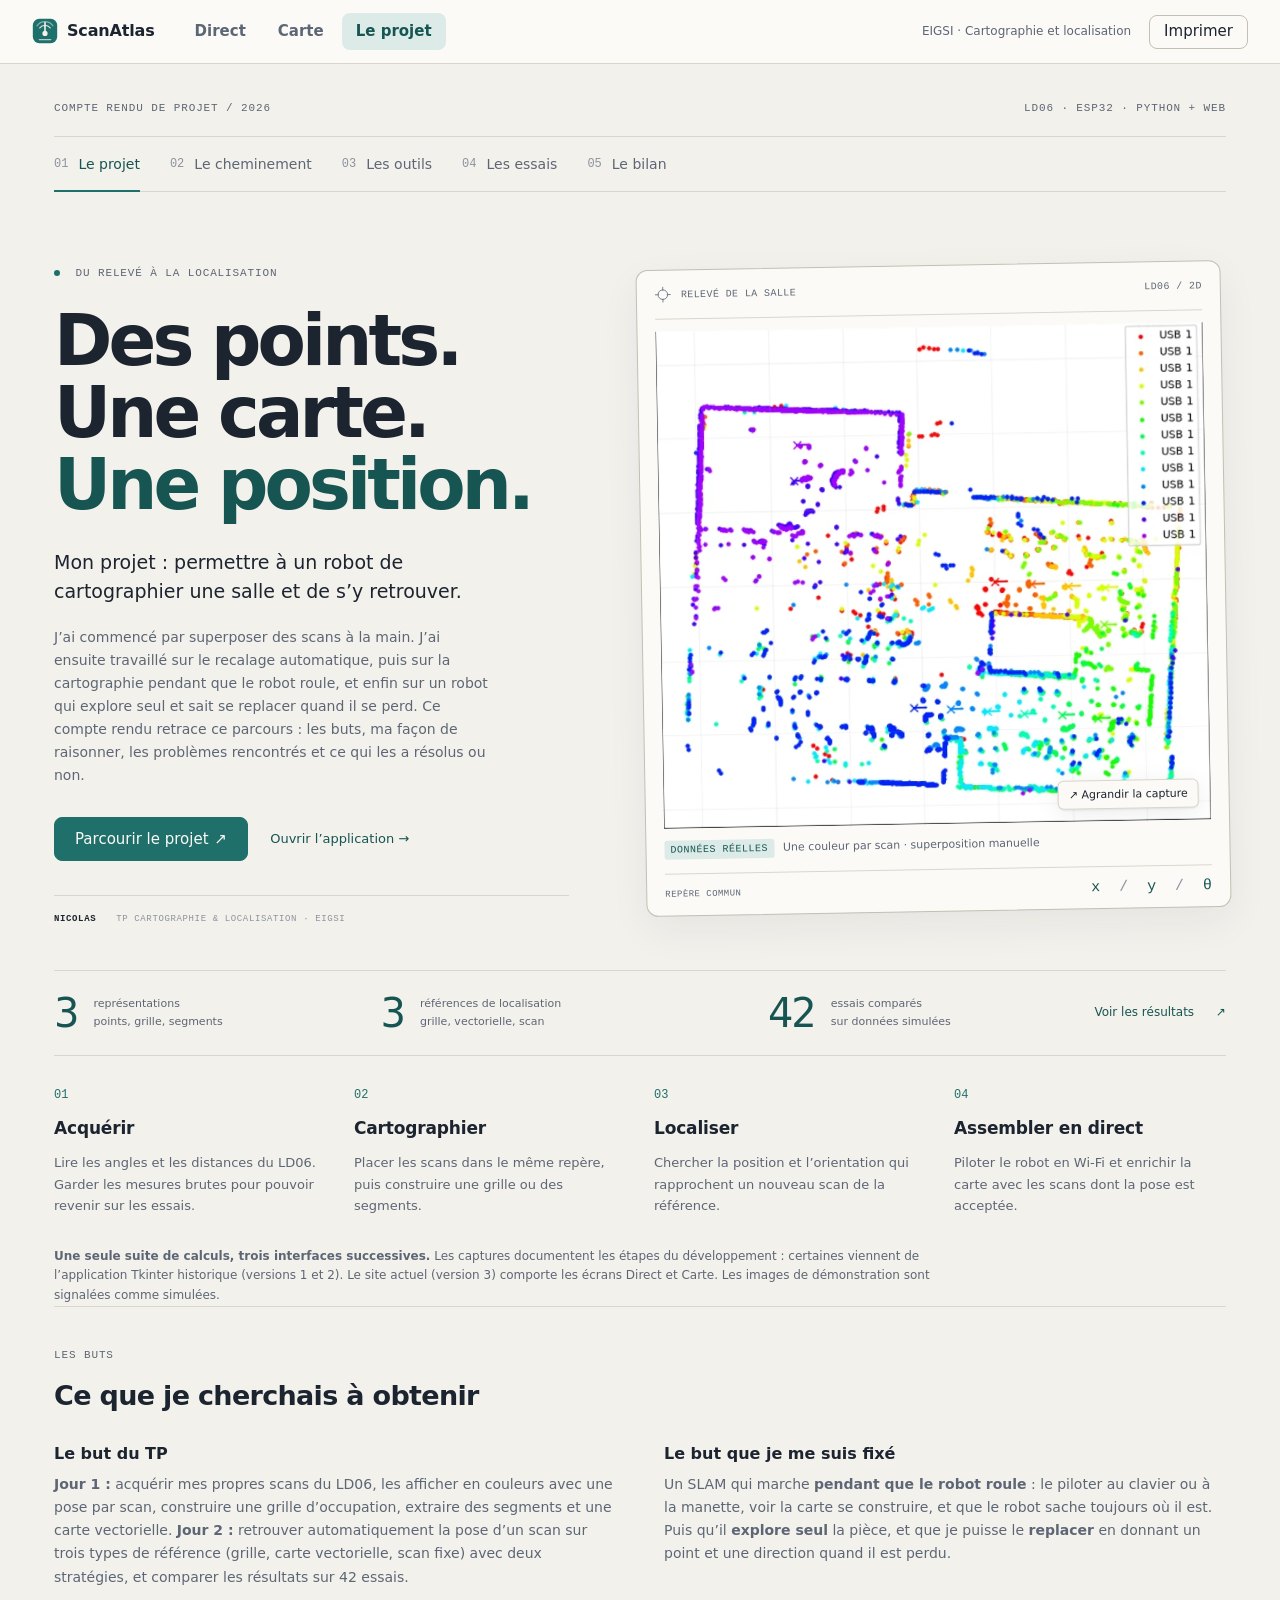
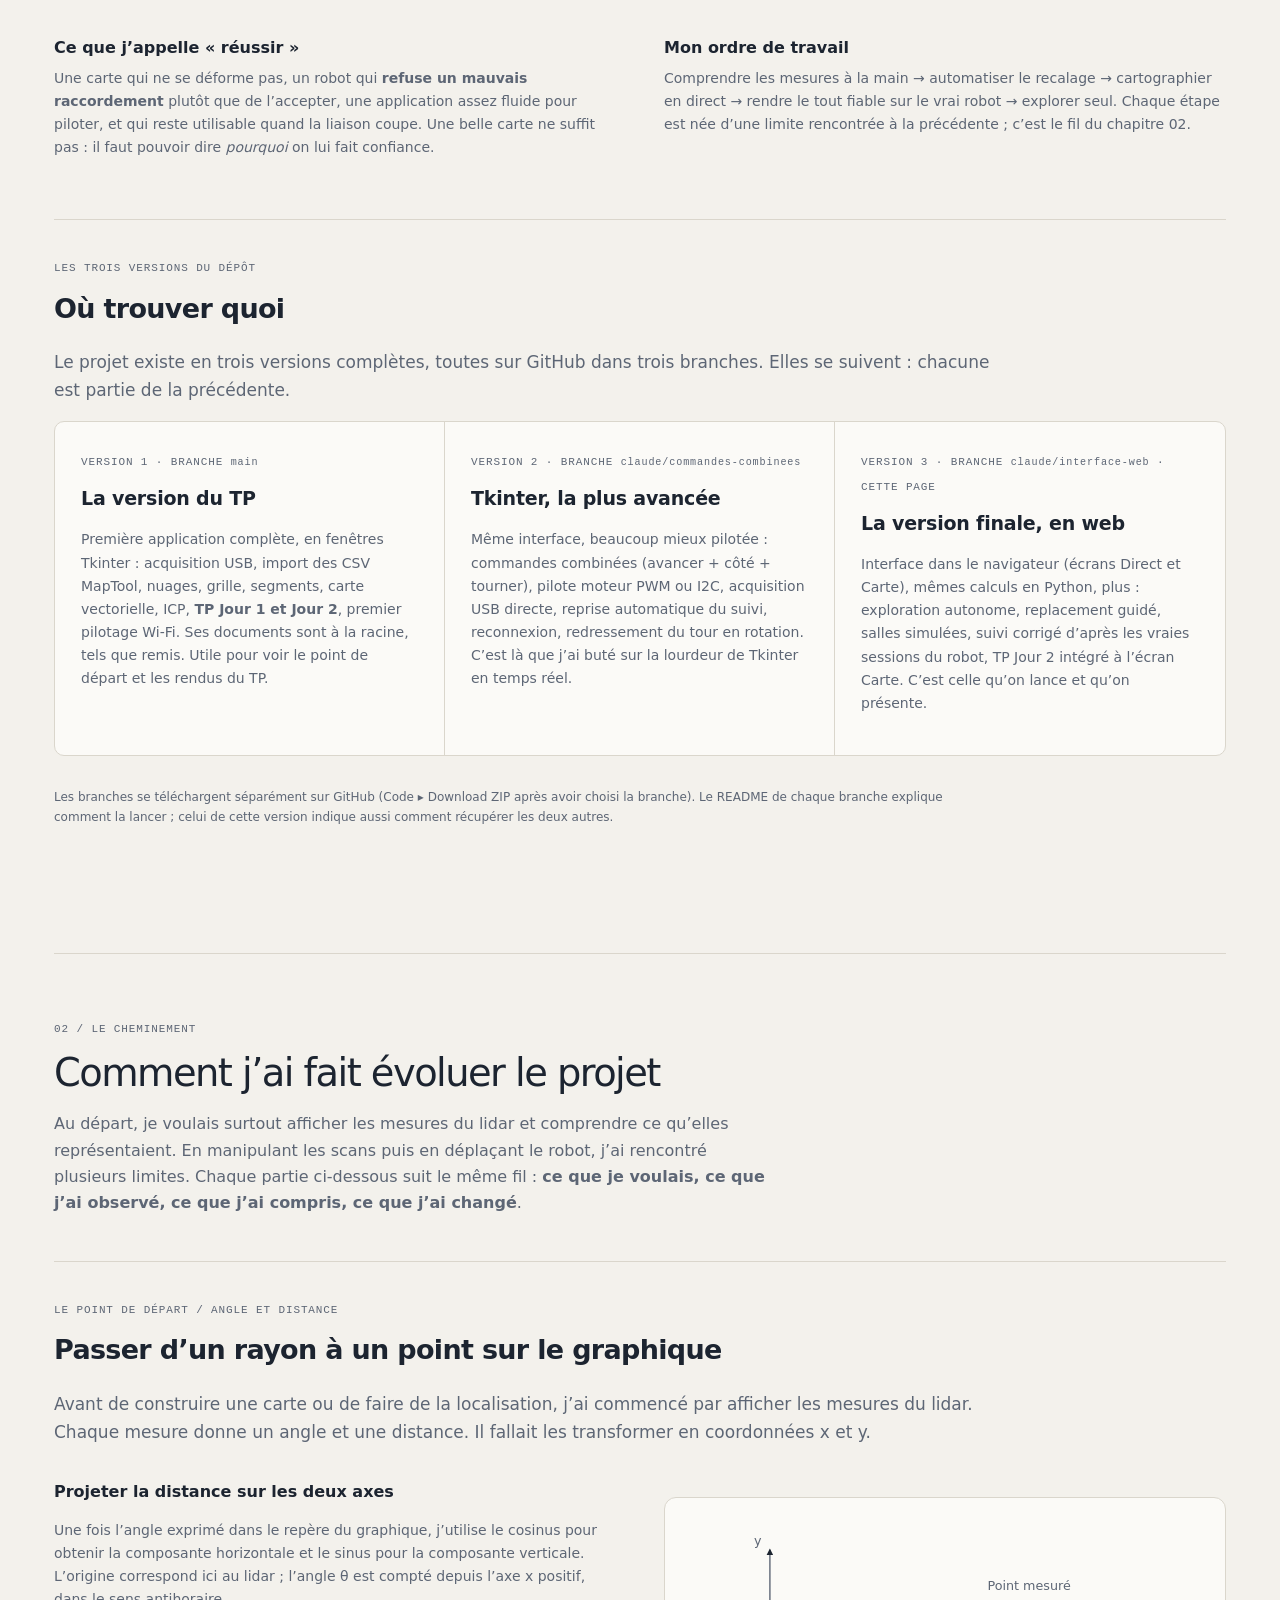
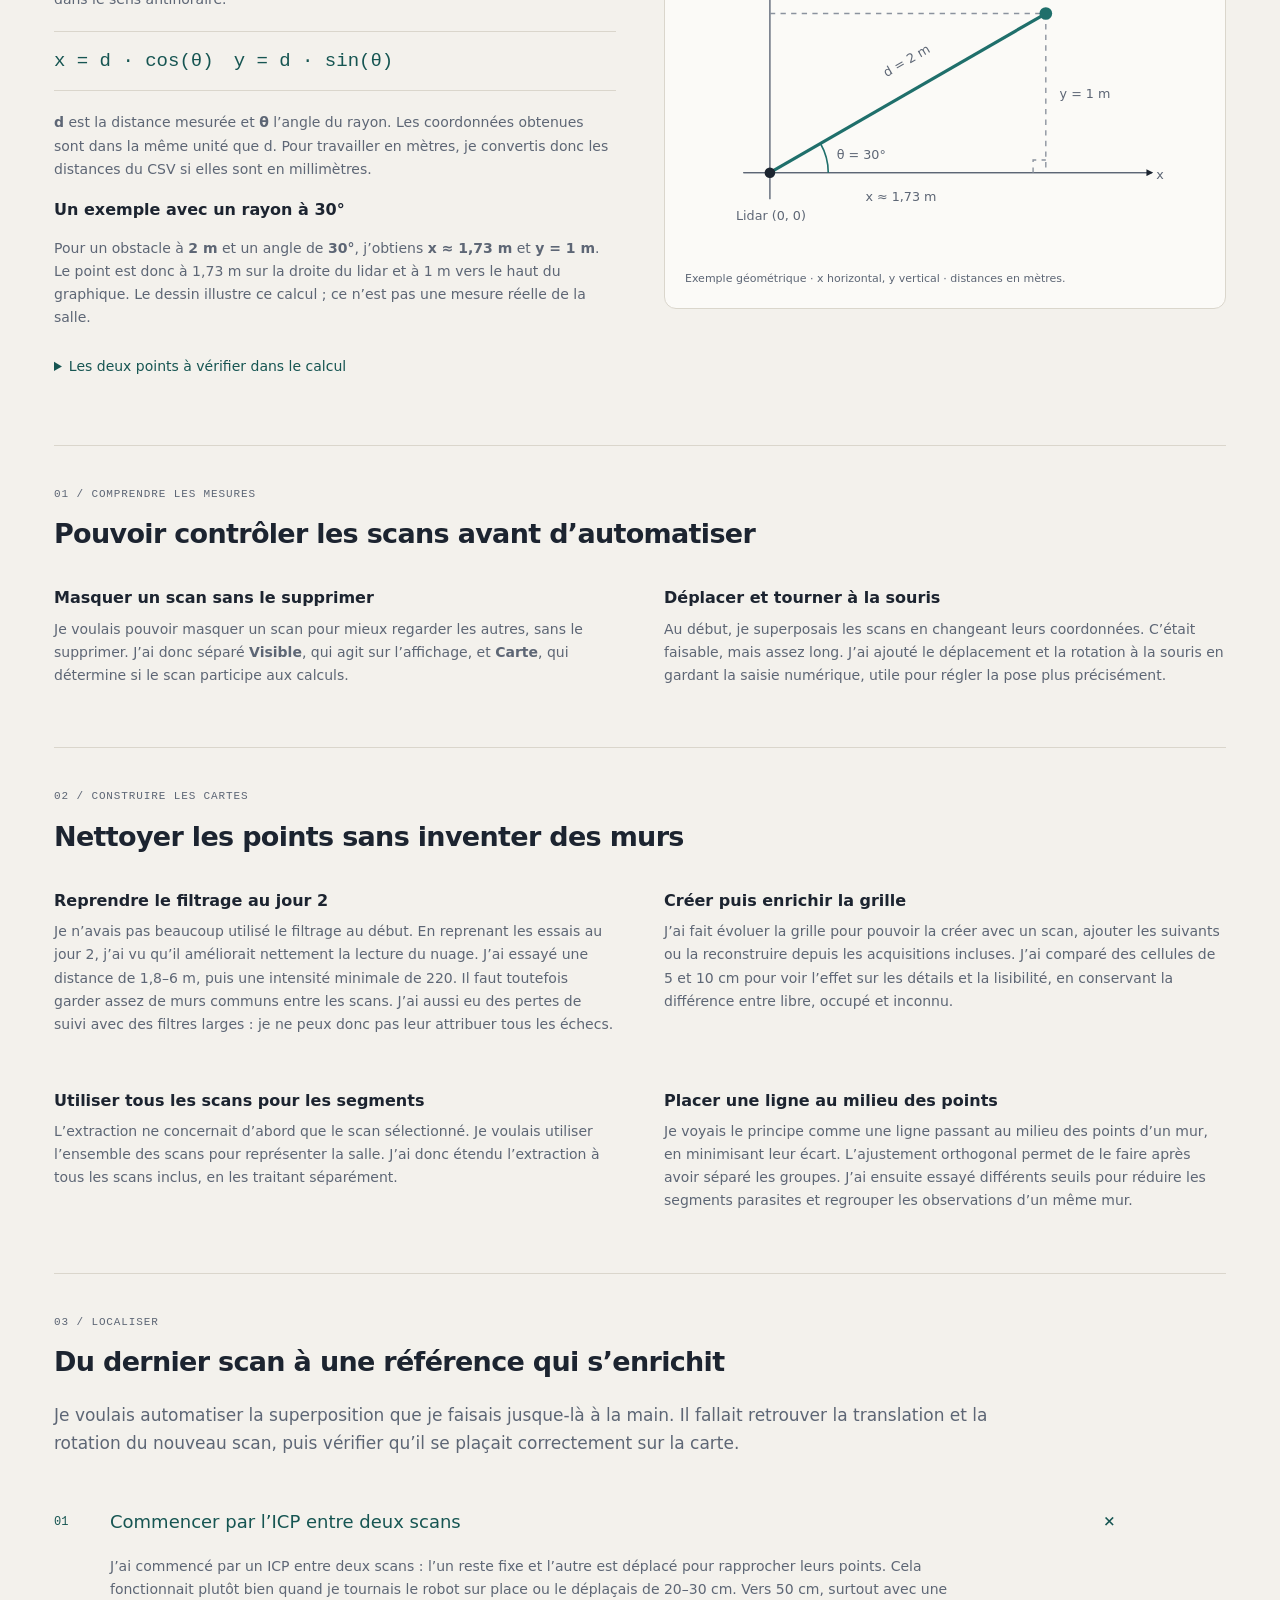
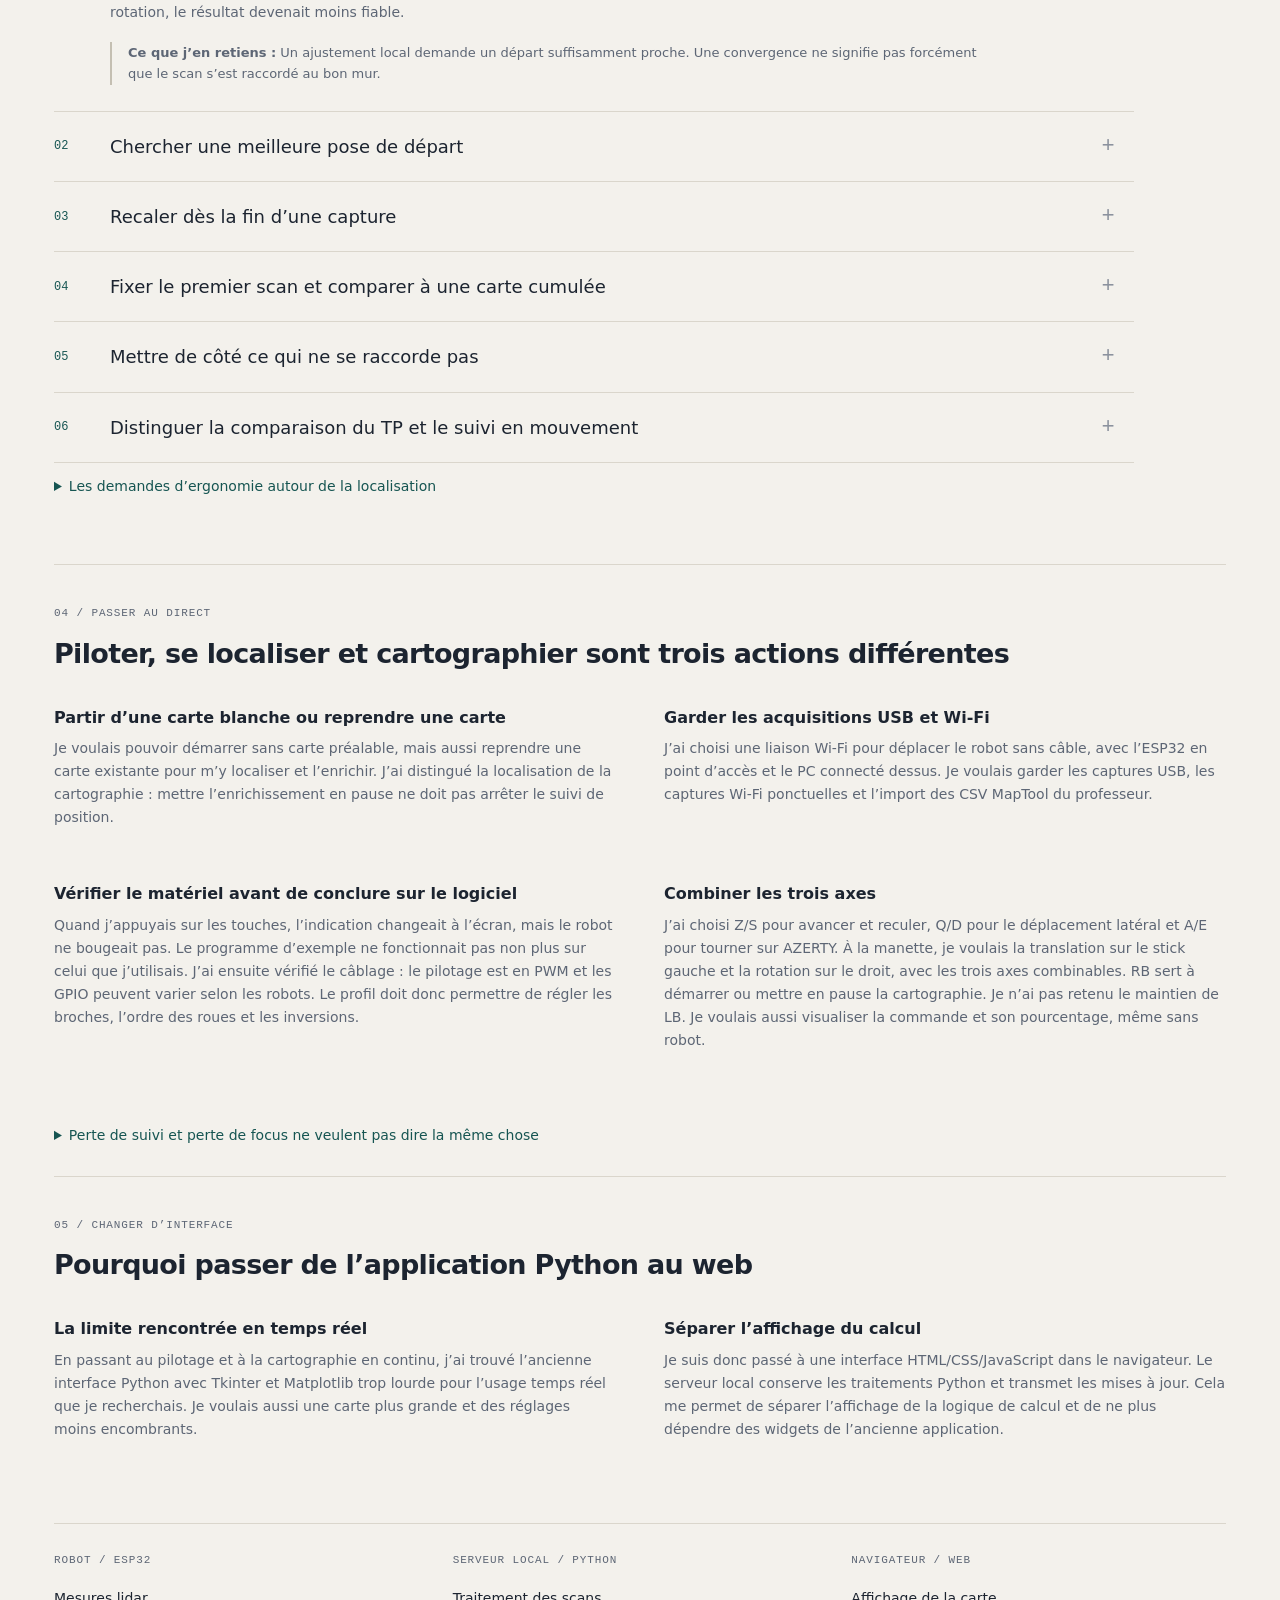
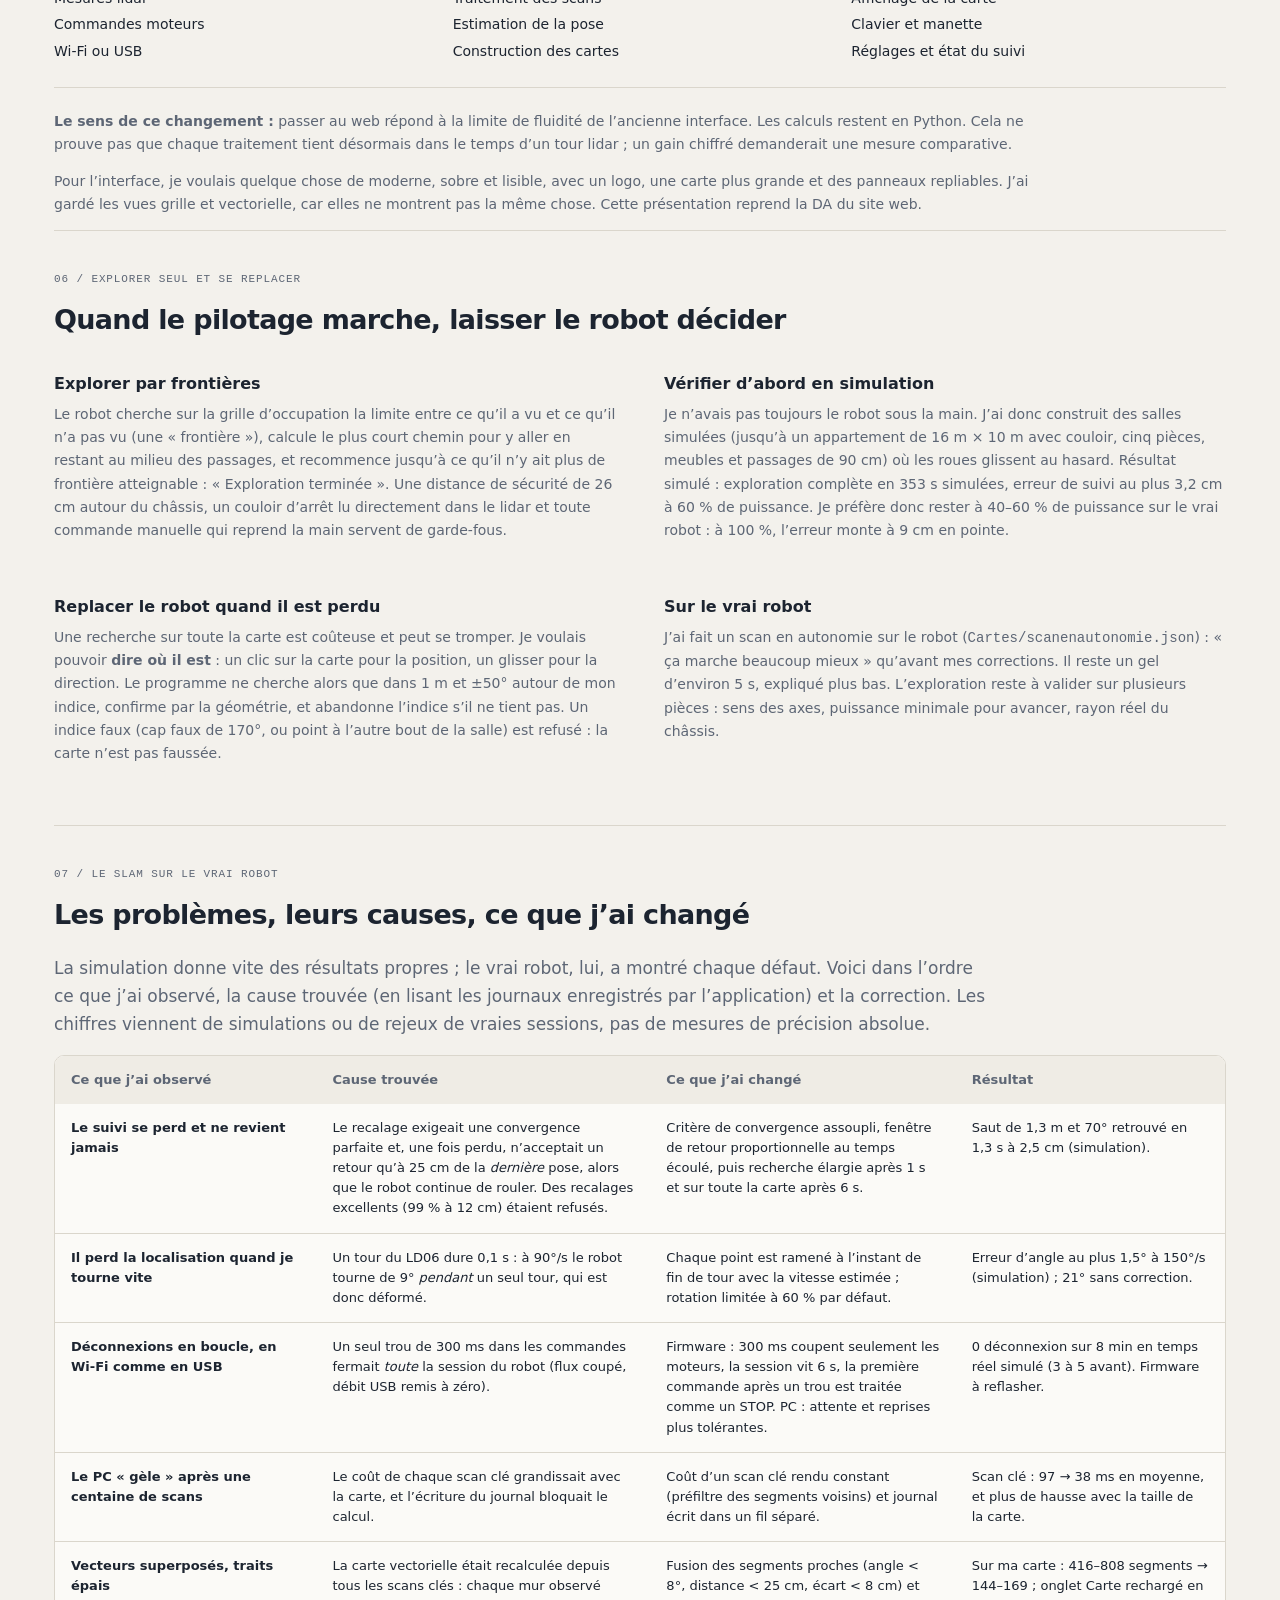
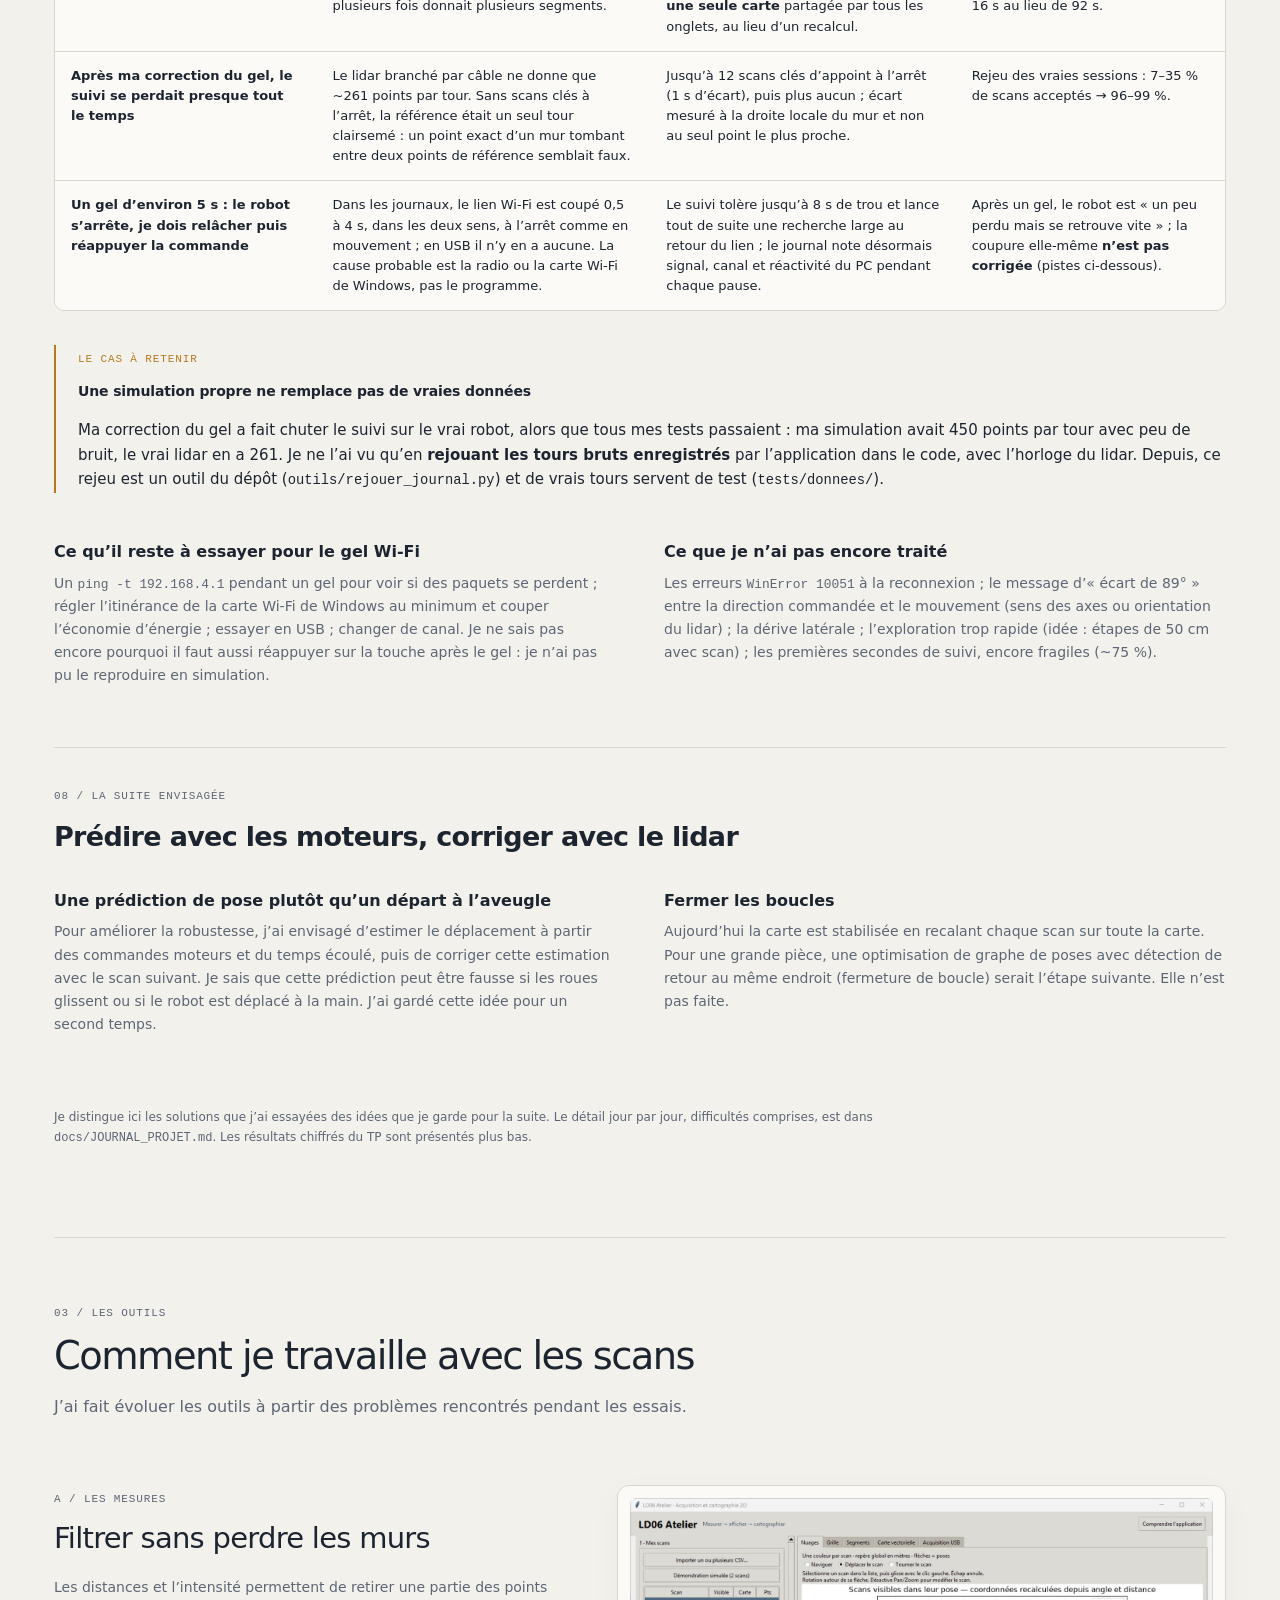
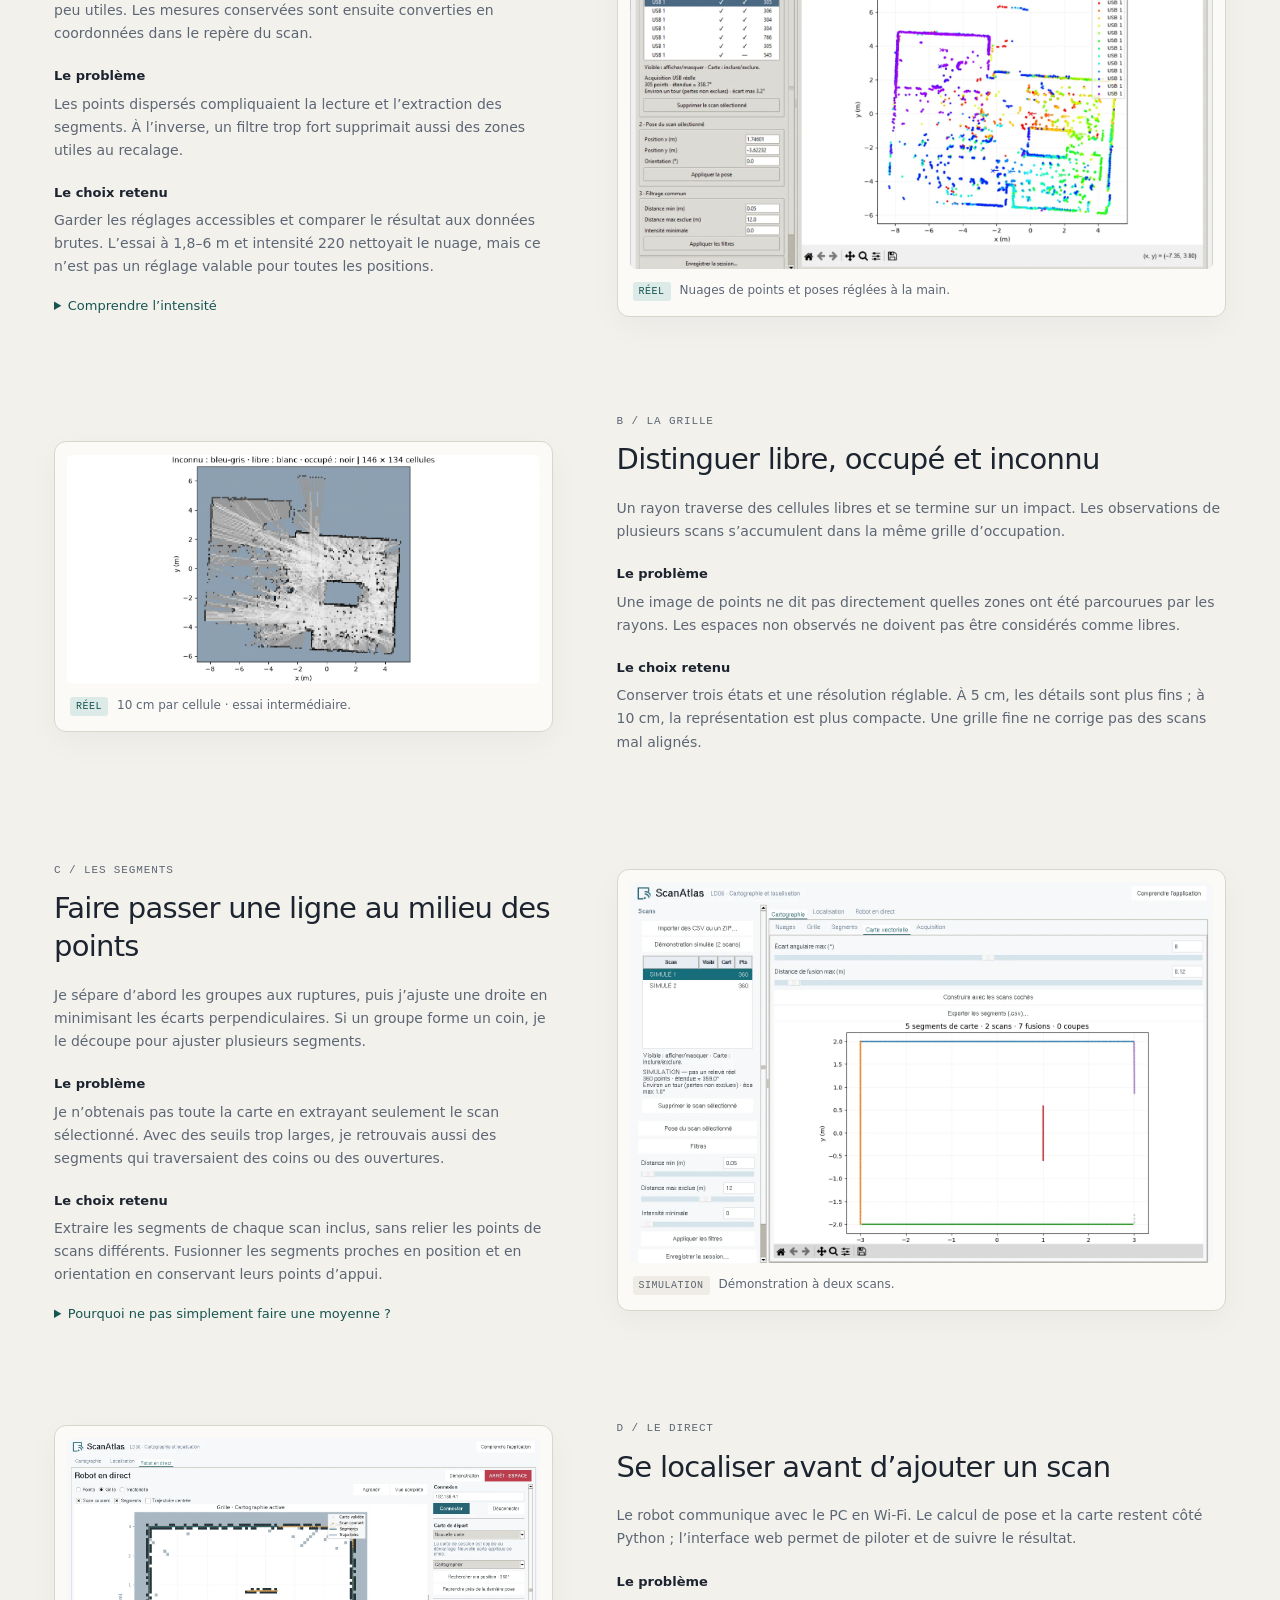
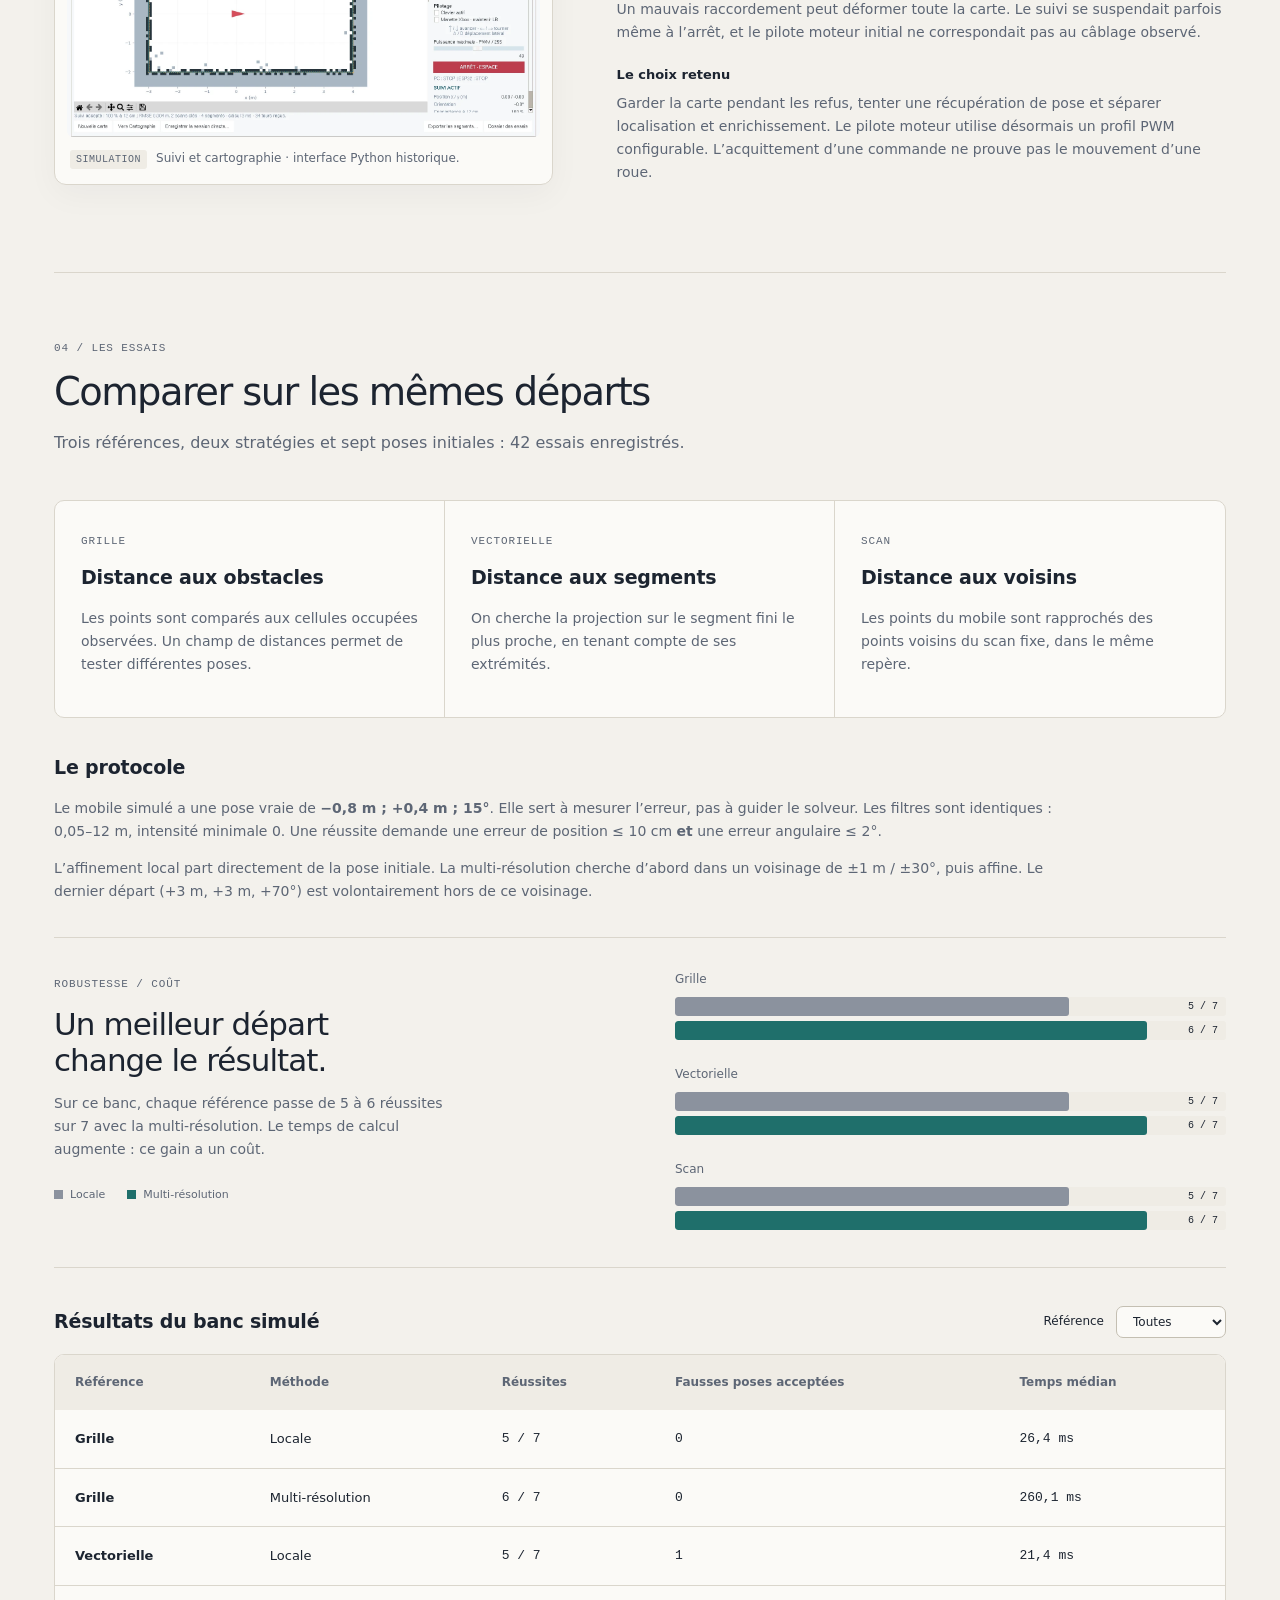
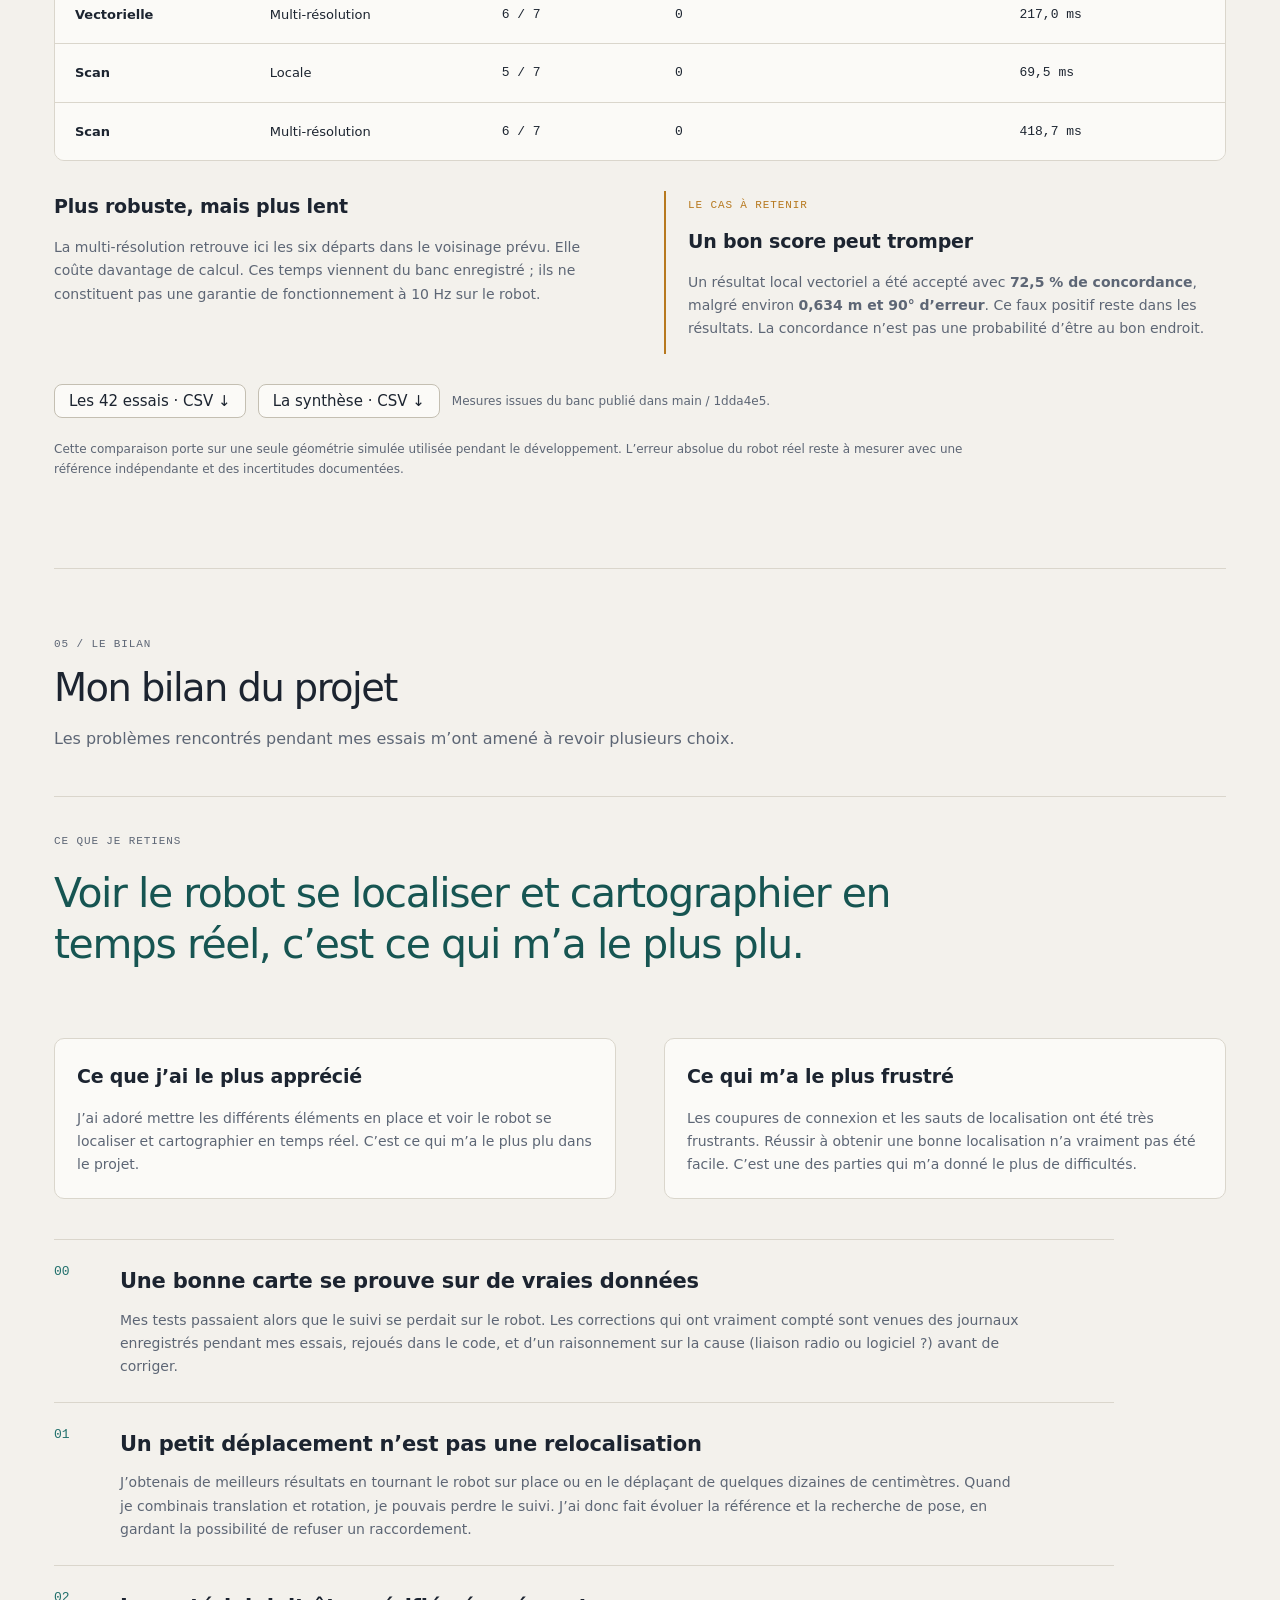
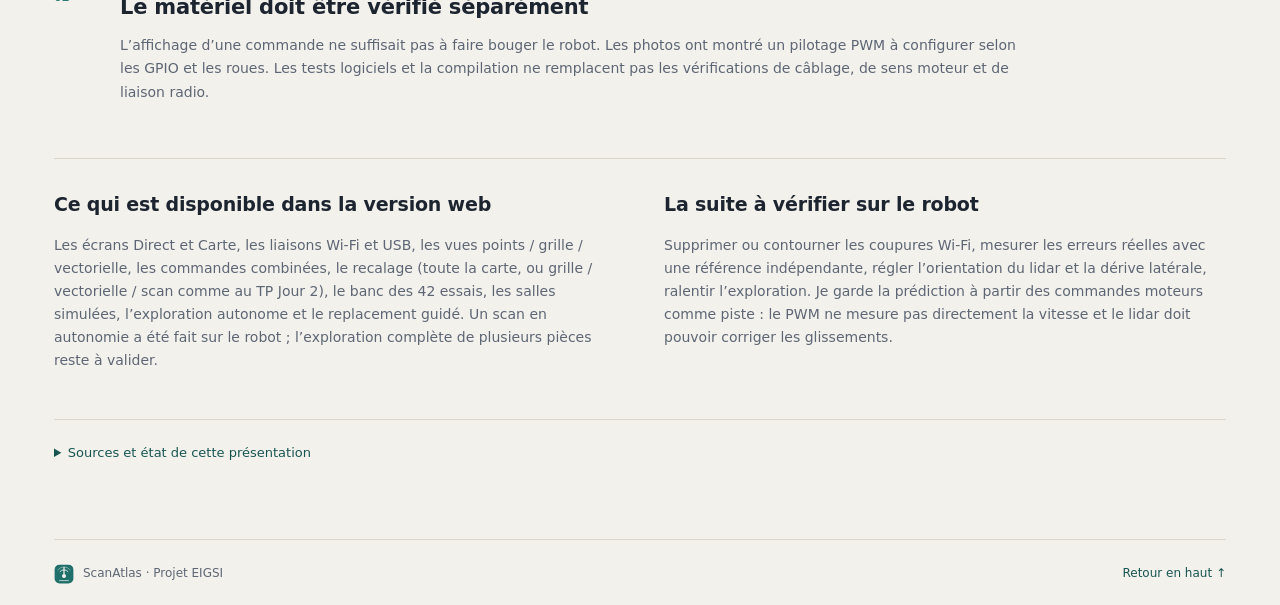
==== web/presentation.html @ 9a9154fd "Rangement du dépôt, README complet, lanceurs, page « Le projet » complétée - docs/ : guides actuels," ====
<!doctype html>
<html lang="fr">
<head><meta charset="utf-8"><meta name="viewport" content="width=device-width,initial-scale=1"><meta name="description" content="ScanAtlas, du relevé lidar à la cartographie et à la localisation. Démarche, outils, difficultés et résultats du projet EIGSI."><title>Le projet · ScanAtlas</title><link rel="icon" href="marque.svg"><link rel="stylesheet" href="style.css"><link rel="stylesheet" href="presentation.css"><script src="presentation.js" defer></script></head>
<body class="presentation">
<div class="progression-lecture" aria-hidden="true"><span></span></div><a class="saut" href="#contenu">Aller au contenu</a>
<header class="barre presentation-barre"><a class="marque" href="/"><img src="marque.svg" width="26" height="26" alt=""><span>ScanAtlas</span></a><nav class="onglets" aria-label="Écrans"><a href="/#direct">Direct</a><a href="/#carte">Carte</a><a href="presentation.html" class="actif" aria-current="page">Le projet</a></nav><div class="espace"></div><span class="entete-note">EIGSI · Cartographie et localisation</span><button id="imprimer" title="Imprimer la présentation">Imprimer</button></header>
<main id="contenu" class="presentation-contenu">
<div class="intro-ligne"><span class="sur-titre">COMPTE RENDU DE PROJET / 2026</span><span class="sur-titre">LD06 · ESP32 · PYTHON + WEB</span></div>
<nav class="chapitres" aria-label="Chapitres de la présentation"><a href="#projet" aria-current="location">01 <span>Le projet</span></a><a href="#cheminement">02 <span>Le cheminement</span></a><a href="#outils">03 <span>Les outils</span></a><a href="#essais">04 <span>Les essais</span></a><a href="#bilan">05 <span>Le bilan</span></a></nav>
<section id="projet" class="chapitre">
<div class="hero hero-editorial"><div class="hero-texte"><p class="sur-titre"><span class="point-accent" aria-hidden="true"></span> DU RELEVÉ À LA LOCALISATION</p><h1>Des points.<br>Une carte.<br><em>Une position.</em></h1><p class="chapeau">Mon projet : permettre à un robot de cartographier une salle et de s’y retrouver.</p><p>J’ai commencé par superposer des scans à la main. J’ai ensuite travaillé sur le recalage automatique, puis sur la cartographie pendant que le robot roule, et enfin sur un robot qui explore seul et sait se replacer quand il se perd. Ce compte rendu retrace ce parcours : les buts, ma façon de raisonner, les problèmes rencontrés et ce qui les a résolus ou non.</p><div class="hero-actions"><a class="bouton primaire" href="#cheminement">Parcourir le projet <span aria-hidden="true">↗</span></a><a class="lien" href="/#direct">Ouvrir l’application →</a></div><div class="signature-projet"><span>NICOLAS</span><span>TP CARTOGRAPHIE & LOCALISATION · EIGSI</span></div></div><figure class="hero-figure cadre-releve"><div class="releve-entete"><span><svg width="16" height="16" viewBox="0 0 20 20" fill="none" aria-hidden="true"><circle cx="10" cy="10" r="6" stroke="currentColor"/><path d="M10 0v5m0 10v5M0 10h5m10 0h5" stroke="currentColor"/></svg> RELEVÉ DE LA SALLE</span><span>LD06 / 2D</span></div><button class="agrandir-image releve-detail" data-image="presentation-assets/scans-reels.webp" data-legende="Détail des nuages de points de la salle. Ouvrir l’image montre la capture complète de l’interface Python historique. Scans réels, superposés manuellement."><img src="presentation-assets/scans-reels.webp" alt="Détail des points lidar dessinant les parois de la salle" width="1500" height="954"><span class="loupe-releve" aria-hidden="true">↗ Agrandir la capture</span></button><figcaption><span class="etiquette">DONNÉES RÉELLES</span><span>Une couleur par scan · superposition manuelle</span></figcaption><div class="releve-pied"><span>REPÈRE COMMUN</span><span>x <i>/</i> y <i>/</i> θ</span></div></figure></div><div class="reperes-projet"><div><strong>3</strong><span>représentations<br>points, grille, segments</span></div><div><strong>3</strong><span>références de localisation<br>grille, vectorielle, scan</span></div><div><strong>42</strong><span>essais comparés<br>sur données simulées</span></div><a href="#essais">Voir les résultats <span aria-hidden="true">↗</span></a></div>
<div class="fil"><article><span>01</span><h2>Acquérir</h2><p>Lire les angles et les distances du LD06. Garder les mesures brutes pour pouvoir revenir sur les essais.</p></article><article><span>02</span><h2>Cartographier</h2><p>Placer les scans dans le même repère, puis construire une grille ou des segments.</p></article><article><span>03</span><h2>Localiser</h2><p>Chercher la position et l’orientation qui rapprochent un nouveau scan de la référence.</p></article><article><span>04</span><h2>Assembler en direct</h2><p>Piloter le robot en Wi-Fi et enrichir la carte avec les scans dont la pose est acceptée.</p></article></div>
<div class="note-version"><strong>Une seule suite de calculs, trois interfaces successives.</strong> Les captures documentent les étapes du développement : certaines viennent de l’application Tkinter historique (versions 1 et 2). Le site actuel (version 3) comporte les écrans Direct et Carte. Les images de démonstration sont signalées comme simulées.</div>
<div class="journal-partie buts"><span class="repere">LES BUTS</span><h3>Ce que je cherchais à obtenir</h3><div class="choix-grille">
<article><h4>Le but du TP</h4><p><strong>Jour 1 :</strong> acquérir mes propres scans du LD06, les afficher en couleurs avec une pose par scan, construire une grille d’occupation, extraire des segments et une carte vectorielle. <strong>Jour 2 :</strong> retrouver automatiquement la pose d’un scan sur trois types de référence (grille, carte vectorielle, scan fixe) avec deux stratégies, et comparer les résultats sur 42 essais.</p></article>
<article><h4>Le but que je me suis fixé</h4><p>Un SLAM qui marche <strong>pendant que le robot roule</strong> : le piloter au clavier ou à la manette, voir la carte se construire, et que le robot sache toujours où il est. Puis qu’il <strong>explore seul</strong> la pièce, et que je puisse le <strong>replacer</strong> en donnant un point et une direction quand il est perdu.</p></article>
<article><h4>Ce que j’appelle « réussir »</h4><p>Une carte qui ne se déforme pas, un robot qui <strong>refuse un mauvais raccordement</strong> plutôt que de l’accepter, une application assez fluide pour piloter, et qui reste utilisable quand la liaison coupe. Une belle carte ne suffit pas : il faut pouvoir dire <em>pourquoi</em> on lui fait confiance.</p></article>
<article><h4>Mon ordre de travail</h4><p>Comprendre les mesures à la main → automatiser le recalage → cartographier en direct → rendre le tout fiable sur le vrai robot → explorer seul. Chaque étape est née d’une limite rencontrée à la précédente ; c’est le fil du chapitre 02.</p></article>
</div></div>
<div class="journal-partie versions"><span class="repere">LES TROIS VERSIONS DU DÉPÔT</span><h3>Où trouver quoi</h3><p class="journal-intro">Le projet existe en trois versions complètes, toutes sur GitHub dans trois branches. Elles se suivent : chacune est partie de la précédente.</p>
<div class="references versions-depot"><article><span class="repere">VERSION 1 · BRANCHE <code>main</code></span><h3>La version du TP</h3><p>Première application complète, en fenêtres Tkinter : acquisition USB, import des CSV MapTool, nuages, grille, segments, carte vectorielle, ICP, <strong>TP Jour 1 et Jour 2</strong>, premier pilotage Wi-Fi. Ses documents sont à la racine, tels que remis. Utile pour voir le point de départ et les rendus du TP.</p></article><article><span class="repere">VERSION 2 · BRANCHE <code>claude/commandes-combinees</code></span><h3>Tkinter, la plus avancée</h3><p>Même interface, beaucoup mieux pilotée : commandes combinées (avancer + côté + tourner), pilote moteur PWM ou I2C, acquisition USB directe, reprise automatique du suivi, reconnexion, redressement du tour en rotation. C’est là que j’ai buté sur la lourdeur de Tkinter en temps réel.</p></article><article><span class="repere">VERSION 3 · BRANCHE <code>claude/interface-web</code> · CETTE PAGE</span><h3>La version finale, en web</h3><p>Interface dans le navigateur (écrans Direct et Carte), mêmes calculs en Python, plus : exploration autonome, replacement guidé, salles simulées, suivi corrigé d’après les vraies sessions du robot, TP Jour 2 intégré à l’écran Carte. C’est celle qu’on lance et qu’on présente.</p></article></div>
<p class="note-version">Les branches se téléchargent séparément sur GitHub (Code ▸ Download ZIP après avoir choisi la branche). Le README de chaque branche explique comment la lancer ; celui de cette version indique aussi comment récupérer les deux autres.</p></div>
</section>
<section id="cheminement" class="chapitre"><div class="titre-section"><p class="sur-titre">02 / LE CHEMINEMENT</p><h2>Comment j’ai fait évoluer le projet</h2><p>Au départ, je voulais surtout afficher les mesures du lidar et comprendre ce qu’elles représentaient. En manipulant les scans puis en déplaçant le robot, j’ai rencontré plusieurs limites. Chaque partie ci-dessous suit le même fil : <strong>ce que je voulais, ce que j’ai observé, ce que j’ai compris, ce que j’ai changé</strong>.</p></div>
<div class="journal-partie base-polaire"><span class="repere">LE POINT DE DÉPART / ANGLE ET DISTANCE</span><h3>Passer d’un rayon à un point sur le graphique</h3><p class="journal-intro">Avant de construire une carte ou de faire de la localisation, j’ai commencé par afficher les mesures du lidar. Chaque mesure donne un angle et une distance. Il fallait les transformer en coordonnées x et y.</p><div class="polaire-disposition"><div><h4>Projeter la distance sur les deux axes</h4><p>Une fois l’angle exprimé dans le repère du graphique, j’utilise le cosinus pour obtenir la composante horizontale et le sinus pour la composante verticale. L’origine correspond ici au lidar ; l’angle θ est compté depuis l’axe x positif, dans le sens antihoraire.</p><div class="formules-polaires" aria-label="x égale d fois cosinus de thêta ; y égale d fois sinus de thêta"><span>x = d · cos(θ)</span><span>y = d · sin(θ)</span></div><p><strong>d</strong> est la distance mesurée et <strong>θ</strong> l’angle du rayon. Les coordonnées obtenues sont dans la même unité que d. Pour travailler en mètres, je convertis donc les distances du CSV si elles sont en millimètres.</p><h4>Un exemple avec un rayon à 30°</h4><p>Pour un obstacle à <strong>2 m</strong> et un angle de <strong>30°</strong>, j’obtiens <strong>x ≈ 1,73 m</strong> et <strong>y = 1 m</strong>. Le point est donc à 1,73 m sur la droite du lidar et à 1 m vers le haut du graphique. Le dessin illustre ce calcul ; ce n’est pas une mesure réelle de la salle.</p></div><figure class="schema-polaire"><svg viewBox="0 0 490 320" role="img" aria-labelledby="polaire-titre polaire-description"><title id="polaire-titre">Projection d’un rayon lidar de deux mètres à trente degrés</title><desc id="polaire-description">Le lidar est à l’origine. Le point mesuré a pour coordonnées x égal à environ 1,73 mètre et y égal à 1 mètre. Le rayon est l’hypoténuse du triangle ; le cosinus et le sinus donnent ses projections.</desc><defs><marker id="fleche-polaire" viewBox="0 0 10 10" refX="8" refY="5" markerWidth="5" markerHeight="5" orient="auto-start-reverse"><path d="M0 0L10 5L0 10z" fill="currentColor"/></marker></defs><g class="axes-polaires"><path d="M55 240H440M80 265V30" marker-end="url(#fleche-polaire)"/><path d="M55 240H440" marker-end="url(#fleche-polaire)"/></g><g class="projections-polaires"><path d="M80 90H340V240"/><path d="M328 240V228H340"/></g><path class="rayon-polaire" d="M80 240L340 90"/><path class="angle-polaire" d="M135 240A55 55 0 0 0 127.63 212.5"/><circle class="origine-polaire" cx="80" cy="240" r="5"/><circle class="point-polaire" cx="340" cy="90" r="6"/><g class="texte-polaire"><text x="444" y="246">x</text><text x="65" y="25">y</text><text x="48" y="285">Lidar (0, 0)</text><text x="143" y="227">θ = 30°</text><text x="190" y="150" transform="rotate(-30 190 150)">d = 2 m</text><text x="170" y="267">x ≈ 1,73 m</text><text x="353" y="170">y = 1 m</text><text x="285" y="68">Point mesuré</text></g></svg><figcaption>Exemple géométrique · x horizontal, y vertical · distances en mètres.</figcaption></figure></div><details class="journal-details"><summary>Les deux points à vérifier dans le calcul</summary><p><strong>Les unités :</strong> 2000 mm correspondent à 2 m. Les fonctions trigonométriques utilisées dans le calcul Python attendent des radians : θ<sub>rad</sub> = θ<sub>deg</sub> × π / 180. Ainsi, 30° correspondent à π / 6 radian.</p><p><strong>Le repère :</strong> ce premier calcul place les points par rapport au lidar. Pour superposer des scans pris depuis plusieurs positions, j’applique ensuite à chaque nuage la rotation et la translation correspondant à la pose du robot dans la carte. C’est cette pose que la localisation doit retrouver automatiquement.</p></details></div>
<div class="journal-partie"><span class="repere">01 / COMPRENDRE LES MESURES</span><h3>Pouvoir contrôler les scans avant d’automatiser</h3><div class="choix-grille">

<article><h4>Masquer un scan sans le supprimer</h4><p>Je voulais pouvoir masquer un scan pour mieux regarder les autres, sans le supprimer. J’ai donc séparé <strong>Visible</strong>, qui agit sur l’affichage, et <strong>Carte</strong>, qui détermine si le scan participe aux calculs.</p></article>

<article><h4>Déplacer et tourner à la souris</h4><p>Au début, je superposais les scans en changeant leurs coordonnées. C’était faisable, mais assez long. J’ai ajouté le déplacement et la rotation à la souris en gardant la saisie numérique, utile pour régler la pose plus précisément.</p></article>
</div></div>
<div class="journal-partie"><span class="repere">02 / CONSTRUIRE LES CARTES</span><h3>Nettoyer les points sans inventer des murs</h3><div class="choix-grille">
<article><h4>Reprendre le filtrage au jour 2</h4><p>Je n’avais pas beaucoup utilisé le filtrage au début. En reprenant les essais au jour 2, j’ai vu qu’il améliorait nettement la lecture du nuage. J’ai essayé une distance de 1,8–6 m, puis une intensité minimale de 220. Il faut toutefois garder assez de murs communs entre les scans. J’ai aussi eu des pertes de suivi avec des filtres larges : je ne peux donc pas leur attribuer tous les échecs.</p></article>
<article><h4>Créer puis enrichir la grille</h4><p>J’ai fait évoluer la grille pour pouvoir la créer avec un scan, ajouter les suivants ou la reconstruire depuis les acquisitions incluses. J’ai comparé des cellules de 5 et 10 cm pour voir l’effet sur les détails et la lisibilité, en conservant la différence entre libre, occupé et inconnu.</p></article>
<article><h4>Utiliser tous les scans pour les segments</h4><p>L’extraction ne concernait d’abord que le scan sélectionné. Je voulais utiliser l’ensemble des scans pour représenter la salle. J’ai donc étendu l’extraction à tous les scans inclus, en les traitant séparément.</p></article>
<article><h4>Placer une ligne au milieu des points</h4><p>Je voyais le principe comme une ligne passant au milieu des points d’un mur, en minimisant leur écart. L’ajustement orthogonal permet de le faire après avoir séparé les groupes. J’ai ensuite essayé différents seuils pour réduire les segments parasites et regrouper les observations d’un même mur.</p></article>
</div></div>
<div class="journal-partie"><span class="repere">03 / LOCALISER</span><h3>Du dernier scan à une référence qui s’enrichit</h3><p class="journal-intro">Je voulais automatiser la superposition que je faisais jusque-là à la main. Il fallait retrouver la translation et la rotation du nouveau scan, puis vérifier qu’il se plaçait correctement sur la carte.</p><ol class="etapes-localisation">
<li><details class="etape-depliable" open><summary><span class="numero-etape">01</span><span>Commencer par l’ICP entre deux scans</span><span class="signe-etape" aria-hidden="true">+</span></summary><div class="corps-etape"><p>J’ai commencé par un ICP entre deux scans : l’un reste fixe et l’autre est déplacé pour rapprocher leurs points. Cela fonctionnait plutôt bien quand je tournais le robot sur place ou le déplaçais de 20–30 cm. Vers 50 cm, surtout avec une rotation, le résultat devenait moins fiable.</p><p class="raison"><strong>Ce que j’en retiens :</strong> Un ajustement local demande un départ suffisamment proche. Une convergence ne signifie pas forcément que le scan s’est raccordé au bon mur.</p></div></details></li>
<li><details class="etape-depliable"><summary><span class="numero-etape">02</span><span>Chercher une meilleure pose de départ</span><span class="signe-etape" aria-hidden="true">+</span></summary><div class="corps-etape"><p>J’ai ensuite ajouté une recherche plus large avant l’affinement. Pendant les essais, je devais parfois augmenter la recherche à au moins 1 m et 90° pour retrouver le scan.</p><p class="raison"><strong>Ce que j’en retiens :</strong> Ces fenêtres deviennent une contrainte si le robot est retourné de 180° ou replacé loin. Élargir la recherche aide, mais coûte davantage de calcul.</p></div></details></li>
<li><details class="etape-depliable"><summary><span class="numero-etape">03</span><span>Recaler dès la fin d’une capture</span><span class="signe-etape" aria-hidden="true">+</span></summary><div class="corps-etape"><p>Je voulais que le recalage se lance dès la fin d’une capture USB, pour éviter de refaire la manipulation après chaque scan. J’ai d’abord utilisé le dernier scan validé comme référence.</p><p class="raison"><strong>Ce que j’en retiens :</strong> Le dernier scan n’est pas toujours la meilleure référence : il peut manquer de recouvrement ou porter une erreur qui se propage aux acquisitions suivantes.</p></div></details></li>
<li><details class="etape-depliable"><summary><span class="numero-etape">04</span><span>Fixer le premier scan et comparer à une carte cumulée</span><span class="signe-etape" aria-hidden="true">+</span></summary><div class="corps-etape"><p>J’ai voulu garder le premier scan comme référence de départ, puis raccorder les suivants à une carte cumulée. Les scans acceptés enrichissent cette référence en arrière-plan. Je voulais aussi pouvoir retourner le robot de 180° ou le replacer plus loin sans devoir régler à chaque fois une fenêtre maximale de recherche.</p><p class="raison"><strong>Ce que j’en retiens :</strong> Le choix était d’accepter plus de calcul pour retrouver la bonne zone, puis de confirmer le résultat. Le pourcentage de concordance n’est pas une certitude sur la position.</p></div></details></li>
<li><details class="etape-depliable"><summary><span class="numero-etape">05</span><span>Mettre de côté ce qui ne se raccorde pas</span><span class="signe-etape" aria-hidden="true">+</span></summary><div class="corps-etape"><p>J’ai envisagé de mettre de côté les scans qui ne se raccordaient pas, plutôt que de les perdre. Ils pouvaient former un groupe secondaire, à relier plus tard à la carte principale si de nouvelles observations faisaient le lien. Le raccordement global hors ligne a suivi cette logique. En direct, les tours refusés restent aussi conservés sans être insérés dans la carte.</p><p class="raison"><strong>Ce que j’en retiens :</strong> Il faut conserver les mesures utiles sans laisser un mauvais raccordement déformer la carte. Le raccordement des groupes et le suivi direct ne sont pas exactement le même algorithme.</p></div></details></li>
<li><details class="etape-depliable"><summary><span class="numero-etape">06</span><span>Distinguer la comparaison du TP et le suivi en mouvement</span><span class="signe-etape" aria-hidden="true">+</span></summary><div class="corps-etape"><p>Pour répondre au TP, j’ai gardé une comparaison sur les trois références demandées : grille, carte vectorielle et scan fixe. Les deux stratégies communes sont l’affinement local robuste et la multi-résolution suivie d’affinement. Pour le direct, j’ai séparé ce travail de comparaison du suivi rapide de la pose et de sa récupération en cas de perte.</p><p class="raison"><strong>Ce que j’en retiens :</strong> Chercher globalement à chaque tour est coûteux ; utiliser seulement un suivi local est fragile après un grand déplacement. L’outil doit savoir suivre, refuser une pose et tenter de se retrouver.</p></div></details></li>
</ol><details class="journal-details"><summary>Les demandes d’ergonomie autour de la localisation</summary><p>Je ne voulais pas plusieurs onglets de localisation qui fassent doublon. Je voulais pouvoir capturer un scan, voir sa superposition sur la carte complète et régler l’ICP sans jongler entre les écrans. J’ai aussi choisi de garder une validation manuelle de la pose par défaut, avec une option d’application automatique. L’interface web regroupe maintenant les actions dans Direct et Carte.</p></details></div>
<div class="journal-partie"><span class="repere">04 / PASSER AU DIRECT</span><h3>Piloter, se localiser et cartographier sont trois actions différentes</h3><div class="choix-grille">
<article><h4>Partir d’une carte blanche ou reprendre une carte</h4><p>Je voulais pouvoir démarrer sans carte préalable, mais aussi reprendre une carte existante pour m’y localiser et l’enrichir. J’ai distingué la localisation de la cartographie : mettre l’enrichissement en pause ne doit pas arrêter le suivi de position.</p></article>
<article><h4>Garder les acquisitions USB et Wi-Fi</h4><p>J’ai choisi une liaison Wi-Fi pour déplacer le robot sans câble, avec l’ESP32 en point d’accès et le PC connecté dessus. Je voulais garder les captures USB, les captures Wi-Fi ponctuelles et l’import des CSV MapTool du professeur.</p></article>
<article><h4>Vérifier le matériel avant de conclure sur le logiciel</h4><p>Quand j’appuyais sur les touches, l’indication changeait à l’écran, mais le robot ne bougeait pas. Le programme d’exemple ne fonctionnait pas non plus sur celui que j’utilisais. J’ai ensuite vérifié le câblage : le pilotage est en PWM et les GPIO peuvent varier selon les robots. Le profil doit donc permettre de régler les broches, l’ordre des roues et les inversions.</p></article>
<article><h4>Combiner les trois axes</h4><p>J’ai choisi Z/S pour avancer et reculer, Q/D pour le déplacement latéral et A/E pour tourner sur AZERTY. À la manette, je voulais la translation sur le stick gauche et la rotation sur le droit, avec les trois axes combinables. RB sert à démarrer ou mettre en pause la cartographie. Je n’ai pas retenu le maintien de LB. Je voulais aussi visualiser la commande et son pourcentage, même sans robot.</p></article>
</div></div>
<details class="journal-details"><summary>Perte de suivi et perte de focus ne veulent pas dire la même chose</summary><p><strong>Perdre le suivi :</strong> le logiciel ne sait plus placer le robot avec assez de confiance. Il conserve la carte, suspend son enrichissement et laisse le pilotage manuel disponible. <strong>Perdre le focus ou la connexion :</strong> l’utilisateur change de fenêtre ou les commandes ne parviennent plus au robot ; les moteurs doivent s’arrêter pour éviter de maintenir une ancienne consigne.</p></details>
<div class="journal-partie"><span class="repere">05 / CHANGER D’INTERFACE</span><h3>Pourquoi passer de l’application Python au web</h3><div class="choix-grille">
<article><h4>La limite rencontrée en temps réel</h4><p>En passant au pilotage et à la cartographie en continu, j’ai trouvé l’ancienne interface Python avec Tkinter et Matplotlib trop lourde pour l’usage temps réel que je recherchais. Je voulais aussi une carte plus grande et des réglages moins encombrants.</p></article>
<article><h4>Séparer l’affichage du calcul</h4><p>Je suis donc passé à une interface HTML/CSS/JavaScript dans le navigateur. Le serveur local conserve les traitements Python et transmet les mises à jour. Cela me permet de séparer l’affichage de la logique de calcul et de ne plus dépendre des widgets de l’ancienne application.</p></article>
</div></div>
<div class="repartition"><div><span class="repere">ROBOT / ESP32</span><p>Mesures lidar<br>Commandes moteurs<br>Wi-Fi ou USB</p></div><div><span class="repere">SERVEUR LOCAL / PYTHON</span><p>Traitement des scans<br>Estimation de la pose<br>Construction des cartes</p></div><div><span class="repere">NAVIGATEUR / WEB</span><p>Affichage de la carte<br>Clavier et manette<br>Réglages et état du suivi</p></div></div><p class="precision-web"><strong>Le sens de ce changement :</strong> passer au web répond à la limite de fluidité de l’ancienne interface. Les calculs restent en Python. Cela ne prouve pas que chaque traitement tient désormais dans le temps d’un tour lidar ; un gain chiffré demanderait une mesure comparative.</p><p class="precision-web">Pour l’interface, je voulais quelque chose de moderne, sobre et lisible, avec un logo, une carte plus grande et des panneaux repliables. J’ai gardé les vues grille et vectorielle, car elles ne montrent pas la même chose. Cette présentation reprend la DA du site web.</p>
<div class="journal-partie"><span class="repere">06 / EXPLORER SEUL ET SE REPLACER</span><h3>Quand le pilotage marche, laisser le robot décider</h3><div class="choix-grille">
<article><h4>Explorer par frontières</h4><p>Le robot cherche sur la grille d’occupation la limite entre ce qu’il a vu et ce qu’il n’a pas vu (une « frontière »), calcule le plus court chemin pour y aller en restant au milieu des passages, et recommence jusqu’à ce qu’il n’y ait plus de frontière atteignable : « Exploration terminée ». Une distance de sécurité de 26 cm autour du châssis, un couloir d’arrêt lu directement dans le lidar et toute commande manuelle qui reprend la main servent de garde-fous.</p></article>
<article><h4>Vérifier d’abord en simulation</h4><p>Je n’avais pas toujours le robot sous la main. J’ai donc construit des salles simulées (jusqu’à un appartement de 16 m × 10 m avec couloir, cinq pièces, meubles et passages de 90 cm) où les roues glissent au hasard. Résultat simulé : exploration complète en 353 s simulées, erreur de suivi au plus 3,2 cm à 60 % de puissance. Je préfère donc rester à 40–60 % de puissance sur le vrai robot : à 100 %, l’erreur monte à 9 cm en pointe.</p></article>
<article><h4>Replacer le robot quand il est perdu</h4><p>Une recherche sur toute la carte est coûteuse et peut se tromper. Je voulais pouvoir <strong>dire où il est</strong> : un clic sur la carte pour la position, un glisser pour la direction. Le programme ne cherche alors que dans 1 m et ±50° autour de mon indice, confirme par la géométrie, et abandonne l’indice s’il ne tient pas. Un indice faux (cap faux de 170°, ou point à l’autre bout de la salle) est refusé : la carte n’est pas faussée.</p></article>
<article><h4>Sur le vrai robot</h4><p>J’ai fait un scan en autonomie sur le robot (<code>Cartes/scanenautonomie.json</code>) : « ça marche beaucoup mieux » qu’avant mes corrections. Il reste un gel d’environ 5 s, expliqué plus bas. L’exploration reste à valider sur plusieurs pièces : sens des axes, puissance minimale pour avancer, rayon réel du châssis.</p></article>
</div></div>
<div class="journal-partie problemes"><span class="repere">07 / LE SLAM SUR LE VRAI ROBOT</span><h3>Les problèmes, leurs causes, ce que j’ai changé</h3><p class="journal-intro">La simulation donne vite des résultats propres ; le vrai robot, lui, a montré chaque défaut. Voici dans l’ordre ce que j’ai observé, la cause trouvée (en lisant les journaux enregistrés par l’application) et la correction. Les chiffres viennent de simulations ou de rejeux de vraies sessions, pas de mesures de précision absolue.</p>
<div class="table-scroll table-problemes"><table class="resultats"><caption class="sr-only">Problèmes rencontrés sur le robot réel, causes et solutions</caption><thead><tr><th scope="col">Ce que j’ai observé</th><th scope="col">Cause trouvée</th><th scope="col">Ce que j’ai changé</th><th scope="col">Résultat</th></tr></thead><tbody>
<tr><th scope="row">Le suivi se perd et ne revient jamais</th><td>Le recalage exigeait une convergence parfaite et, une fois perdu, n’acceptait un retour qu’à 25 cm de la <em>dernière</em> pose, alors que le robot continue de rouler. Des recalages excellents (99 % à 12 cm) étaient refusés.</td><td>Critère de convergence assoupli, fenêtre de retour proportionnelle au temps écoulé, puis recherche élargie après 1 s et sur toute la carte après 6 s.</td><td>Saut de 1,3 m et 70° retrouvé en 1,3 s à 2,5 cm (simulation).</td></tr>
<tr><th scope="row">Il perd la localisation quand je tourne vite</th><td>Un tour du LD06 dure 0,1 s : à 90°/s le robot tourne de 9° <em>pendant</em> un seul tour, qui est donc déformé.</td><td>Chaque point est ramené à l’instant de fin de tour avec la vitesse estimée ; rotation limitée à 60 % par défaut.</td><td>Erreur d’angle au plus 1,5° à 150°/s (simulation) ; 21° sans correction.</td></tr>
<tr><th scope="row">Déconnexions en boucle, en Wi-Fi comme en USB</th><td>Un seul trou de 300 ms dans les commandes fermait <em>toute</em> la session du robot (flux coupé, débit USB remis à zéro).</td><td>Firmware : 300 ms coupent seulement les moteurs, la session vit 6 s, la première commande après un trou est traitée comme un STOP. PC : attente et reprises plus tolérantes.</td><td>0 déconnexion sur 8 min en temps réel simulé (3 à 5 avant). Firmware à reflasher.</td></tr>
<tr><th scope="row">Le PC « gèle » après une centaine de scans</th><td>Le coût de chaque scan clé grandissait avec la carte, et l’écriture du journal bloquait le calcul.</td><td>Coût d’un scan clé rendu constant (préfiltre des segments voisins) et journal écrit dans un fil séparé.</td><td>Scan clé : 97 → 38 ms en moyenne, et plus de hausse avec la taille de la carte.</td></tr>
<tr><th scope="row">Vecteurs superposés, traits épais</th><td>La carte vectorielle était recalculée depuis tous les scans clés : chaque mur observé plusieurs fois donnait plusieurs segments.</td><td>Fusion des segments proches (angle &lt; 8°, distance &lt; 25 cm, écart &lt; 8 cm) et <strong>une seule carte</strong> partagée par tous les onglets, au lieu d’un recalcul.</td><td>Sur ma carte : 416–808 segments → 144–169 ; onglet Carte rechargé en 16 s au lieu de 92 s.</td></tr>
<tr><th scope="row">Après ma correction du gel, le suivi se perdait presque tout le temps</th><td>Le lidar branché par câble ne donne que ~261 points par tour. Sans scans clés à l’arrêt, la référence était un seul tour clairsemé : un point exact d’un mur tombant entre deux points de référence semblait faux.</td><td>Jusqu’à 12 scans clés d’appoint à l’arrêt (1 s d’écart), puis plus aucun ; écart mesuré à la droite locale du mur et non au seul point le plus proche.</td><td>Rejeu des vraies sessions : 7–35 % de scans acceptés → 96–99 %.</td></tr>
<tr><th scope="row">Un gel d’environ 5 s : le robot s’arrête, je dois relâcher puis réappuyer la commande</th><td>Dans les journaux, le lien Wi-Fi est coupé 0,5 à 4 s, dans les deux sens, à l’arrêt comme en mouvement ; en USB il n’y en a aucune. La cause probable est la radio ou la carte Wi-Fi de Windows, pas le programme.</td><td>Le suivi tolère jusqu’à 8 s de trou et lance tout de suite une recherche large au retour du lien ; le journal note désormais signal, canal et réactivité du PC pendant chaque pause.</td><td>Après un gel, le robot est « un peu perdu mais se retrouve vite » ; la coupure elle-même <strong>n’est pas corrigée</strong> (pistes ci-dessous).</td></tr>
</tbody></table></div>
<div class="erreur-instructive"><span class="repere">LE CAS À RETENIR</span><h3>Une simulation propre ne remplace pas de vraies données</h3><p>Ma correction du gel a fait chuter le suivi sur le vrai robot, alors que tous mes tests passaient : ma simulation avait 450 points par tour avec peu de bruit, le vrai lidar en a 261. Je ne l’ai vu qu’en <strong>rejouant les tours bruts enregistrés</strong> par l’application dans le code, avec l’horloge du lidar. Depuis, ce rejeu est un outil du dépôt (<code>outils/rejouer_journal.py</code>) et de vrais tours servent de test (<code>tests/donnees/</code>).</p></div>
<div class="choix-grille"><article><h4>Ce qu’il reste à essayer pour le gel Wi-Fi</h4><p>Un <code>ping -t 192.168.4.1</code> pendant un gel pour voir si des paquets se perdent ; régler l’itinérance de la carte Wi-Fi de Windows au minimum et couper l’économie d’énergie ; essayer en USB ; changer de canal. Je ne sais pas encore pourquoi il faut aussi réappuyer sur la touche après le gel : je n’ai pas pu le reproduire en simulation.</p></article><article><h4>Ce que je n’ai pas encore traité</h4><p>Les erreurs <code>WinError 10051</code> à la reconnexion ; le message d’« écart de 89° » entre la direction commandée et le mouvement (sens des axes ou orientation du lidar) ; la dérive latérale ; l’exploration trop rapide (idée : étapes de 50 cm avec scan) ; les premières secondes de suivi, encore fragiles (~75 %).</p></article></div></div>
<div class="journal-partie"><span class="repere">08 / LA SUITE ENVISAGÉE</span><h3>Prédire avec les moteurs, corriger avec le lidar</h3><div class="choix-grille">
<article><h4>Une prédiction de pose plutôt qu’un départ à l’aveugle</h4><p>Pour améliorer la robustesse, j’ai envisagé d’estimer le déplacement à partir des commandes moteurs et du temps écoulé, puis de corriger cette estimation avec le scan suivant. Je sais que cette prédiction peut être fausse si les roues glissent ou si le robot est déplacé à la main. J’ai gardé cette idée pour un second temps.</p></article>
<article><h4>Fermer les boucles</h4><p>Aujourd’hui la carte est stabilisée en recalant chaque scan sur toute la carte. Pour une grande pièce, une optimisation de graphe de poses avec détection de retour au même endroit (fermeture de boucle) serait l’étape suivante. Elle n’est pas faite.</p></article>
</div></div>
<p class="note-version">Je distingue ici les solutions que j’ai essayées des idées que je garde pour la suite. Le détail jour par jour, difficultés comprises, est dans <code>docs/JOURNAL_PROJET.md</code>. Les résultats chiffrés du TP sont présentés plus bas.</p></section>
<section id="outils" class="chapitre"><div class="titre-section"><p class="sur-titre">03 / LES OUTILS</p><h2>Comment je travaille avec les scans</h2><p>J’ai fait évoluer les outils à partir des problèmes rencontrés pendant les essais.</p></div>
<article class="outil"><div class="outil-texte"><span class="repere">A / LES MESURES</span><h3>Filtrer sans perdre les murs</h3><p>Les distances et l’intensité permettent de retirer une partie des points peu utiles. Les mesures conservées sont ensuite converties en coordonnées dans le repère du scan.</p><h4>Le problème</h4><p>Les points dispersés compliquaient la lecture et l’extraction des segments. À l’inverse, un filtre trop fort supprimait aussi des zones utiles au recalage.</p><h4>Le choix retenu</h4><p>Garder les réglages accessibles et comparer le résultat aux données brutes. L’essai à 1,8–6 m et intensité 220 nettoyait le nuage, mais ce n’est pas un réglage valable pour toutes les positions.</p><details><summary>Comprendre l’intensité</summary><p>C’est une valeur de retour du capteur, pas une précision géométrique. Relever son seuil réduit les points conservés ; cela peut aussi faire disparaître une surface utile. Après un déplacement, deux scans filtrés peuvent observer des parties différentes de la salle.</p></details></div><figure><button class="agrandir-image" data-image="presentation-assets/scans-reels.webp" data-legende="Superposition de scans réels. Une couleur par scan ; les flèches indiquent les poses réglées dans l’application historique."><img loading="lazy" src="presentation-assets/scans-reels.webp" alt="Scans réels superposés et commandes de filtrage" width="1440" height="940"></button><figcaption><span class="etiquette">RÉEL</span> Nuages de points et poses réglées à la main.</figcaption></figure></article>
<article class="outil inverse"><div class="outil-texte"><span class="repere">B / LA GRILLE</span><h3>Distinguer libre, occupé et inconnu</h3><p>Un rayon traverse des cellules libres et se termine sur un impact. Les observations de plusieurs scans s’accumulent dans la même grille d’occupation.</p><h4>Le problème</h4><p>Une image de points ne dit pas directement quelles zones ont été parcourues par les rayons. Les espaces non observés ne doivent pas être considérés comme libres.</p><h4>Le choix retenu</h4><p>Conserver trois états et une résolution réglable. À 5 cm, les détails sont plus fins ; à 10 cm, la représentation est plus compacte. Une grille fine ne corrige pas des scans mal alignés.</p></div><figure><button class="agrandir-image" data-image="presentation-assets/grille-reelle.webp" data-legende="Grille réelle à 0,10 m par cellule : 146 × 134 cellules. La capture date d’un essai où certains blocs étaient encore exclus de la carte."><img loading="lazy" src="presentation-assets/grille-reelle.webp" alt="Grille de la salle avec obstacles foncés, zones traversées claires et zones inconnues bleu-gris" width="1000" height="650"></button><figcaption><span class="etiquette">RÉEL</span> 10 cm par cellule · essai intermédiaire.</figcaption></figure></article>
<article class="outil"><div class="outil-texte"><span class="repere">C / LES SEGMENTS</span><h3>Faire passer une ligne au milieu des points</h3><p>Je sépare d’abord les groupes aux ruptures, puis j’ajuste une droite en minimisant les écarts perpendiculaires. Si un groupe forme un coin, je le découpe pour ajuster plusieurs segments.</p><h4>Le problème</h4><p>Je n’obtenais pas toute la carte en extrayant seulement le scan sélectionné. Avec des seuils trop larges, je retrouvais aussi des segments qui traversaient des coins ou des ouvertures.</p><h4>Le choix retenu</h4><p>Extraire les segments de chaque scan inclus, sans relier les points de scans différents. Fusionner les segments proches en position et en orientation en conservant leurs points d’appui.</p><details><summary>Pourquoi ne pas simplement faire une moyenne ?</summary><p>La moyenne donne un centre, mais pas la direction de la ligne. L’ajustement orthogonal utilise le centre et la direction principale du groupe, puis projette les points pour placer les extrémités du segment. Il reste essentiel de séparer les murs et les objets avant l’ajustement.</p></details></div><figure><button class="agrandir-image" data-image="presentation-assets/vectorielle-simulee.webp" data-legende="Carte vectorielle de la démonstration à deux scans. Données simulées dans l’interface Python ; ce n’est pas le plan final de la salle réelle."><img loading="lazy" src="presentation-assets/vectorielle-simulee.webp" alt="Carte vectorielle d’une salle rectangulaire avec un obstacle intérieur" width="1440" height="940"></button><figcaption><span class="etiquette simulation">SIMULATION</span> Démonstration à deux scans.</figcaption></figure></article>
<article class="outil inverse"><div class="outil-texte"><span class="repere">D / LE DIRECT</span><h3>Se localiser avant d’ajouter un scan</h3><p>Le robot communique avec le PC en Wi-Fi. Le calcul de pose et la carte restent côté Python ; l’interface web permet de piloter et de suivre le résultat.</p><h4>Le problème</h4><p>Un mauvais raccordement peut déformer toute la carte. Le suivi se suspendait parfois même à l’arrêt, et le pilote moteur initial ne correspondait pas au câblage observé.</p><h4>Le choix retenu</h4><p>Garder la carte pendant les refus, tenter une récupération de pose et séparer localisation et enrichissement. Le pilote moteur utilise désormais un profil PWM configurable. L’acquittement d’une commande ne prouve pas le mouvement d’une roue.</p></div><figure><button class="agrandir-image" data-image="presentation-assets/direct-simule.webp" data-legende="Essai du suivi et de la grille avec un robot logiciel. Il vérifie le comportement de l’application, pas le déplacement du matériel."><img loading="lazy" src="presentation-assets/direct-simule.webp" alt="Suivi du robot et grille sur une démonstration simulée" width="1500" height="950"></button><figcaption><span class="etiquette simulation">SIMULATION</span> Suivi et cartographie · interface Python historique.</figcaption></figure></article>
</section>
<section id="essais" class="chapitre"><div class="titre-section"><p class="sur-titre">04 / LES ESSAIS</p><h2>Comparer sur les mêmes départs</h2><p>Trois références, deux stratégies et sept poses initiales : 42 essais enregistrés.</p></div>
<div class="references"><article><span class="repere">GRILLE</span><h3>Distance aux obstacles</h3><p>Les points sont comparés aux cellules occupées observées. Un champ de distances permet de tester différentes poses.</p></article><article><span class="repere">VECTORIELLE</span><h3>Distance aux segments</h3><p>On cherche la projection sur le segment fini le plus proche, en tenant compte de ses extrémités.</p></article><article><span class="repere">SCAN</span><h3>Distance aux voisins</h3><p>Les points du mobile sont rapprochés des points voisins du scan fixe, dans le même repère.</p></article></div>
<div class="protocole"><h3>Le protocole</h3><p>Le mobile simulé a une pose vraie de <strong>−0,8 m ; +0,4 m ; 15°</strong>. Elle sert à mesurer l’erreur, pas à guider le solveur. Les filtres sont identiques : 0,05–12 m, intensité minimale 0. Une réussite demande une erreur de position ≤ 10 cm <strong>et</strong> une erreur angulaire ≤ 2°.</p><p>L’affinement local part directement de la pose initiale. La multi-résolution cherche d’abord dans un voisinage de ±1 m / ±30°, puis affine. Le dernier départ (+3 m, +3 m, +70°) est volontairement hors de ce voisinage.</p></div>
<div class="comparaison-visuelle" aria-labelledby="comparaison-titre"><div class="comparaison-texte"><span class="repere">ROBUSTESSE / COÛT</span><h3 id="comparaison-titre">Un meilleur départ<br>change le résultat.</h3><p>Sur ce banc, chaque référence passe de 5 à 6 réussites sur 7 avec la multi-résolution. Le temps de calcul augmente : ce gain a un coût.</p><div class="legende-barres"><span><i class="cle-locale"></i> Locale</span><span><i class="cle-multi"></i> Multi-résolution</span></div></div><div class="barres-reussite"><div class="ligne-comparaison" data-reference="Grille"><div class="nom-comparaison">Grille</div><div class="barre-comparaison locale"><span style="--taux:71.4286%"></span><b>5 / 7</b></div><div class="barre-comparaison multi"><span style="--taux:85.7143%"></span><b>6 / 7</b></div></div><div class="ligne-comparaison" data-reference="Vectorielle"><div class="nom-comparaison">Vectorielle</div><div class="barre-comparaison locale"><span style="--taux:71.4286%"></span><b>5 / 7</b></div><div class="barre-comparaison multi"><span style="--taux:85.7143%"></span><b>6 / 7</b></div></div><div class="ligne-comparaison" data-reference="Scan"><div class="nom-comparaison">Scan</div><div class="barre-comparaison locale"><span style="--taux:71.4286%"></span><b>5 / 7</b></div><div class="barre-comparaison multi"><span style="--taux:85.7143%"></span><b>6 / 7</b></div></div></div></div>
<div class="resultats-entete"><h3>Résultats du banc simulé</h3><label>Référence <select id="filtre-reference"><option value="toutes">Toutes</option><option value="Grille">Grille</option><option value="Vectorielle">Vectorielle</option><option value="Scan">Scan</option></select></label></div>
<div class="table-scroll"><table class="resultats"><caption class="sr-only">Comparaison enregistrée des six combinaisons de localisation</caption><thead><tr><th scope="col">Référence</th><th scope="col">Méthode</th><th scope="col">Réussites</th><th scope="col">Fausses poses acceptées</th><th scope="col">Temps médian</th></tr></thead><tbody><tr data-reference="Grille"><th scope="row">Grille</th><td>Locale</td><td>5 / 7</td><td>0</td><td>26,4 ms</td></tr><tr data-reference="Grille"><th scope="row">Grille</th><td>Multi-résolution</td><td>6 / 7</td><td>0</td><td>260,1 ms</td></tr><tr data-reference="Vectorielle"><th scope="row">Vectorielle</th><td>Locale</td><td>5 / 7</td><td>1</td><td>21,4 ms</td></tr><tr data-reference="Vectorielle"><th scope="row">Vectorielle</th><td>Multi-résolution</td><td>6 / 7</td><td>0</td><td>217,0 ms</td></tr><tr data-reference="Scan"><th scope="row">Scan</th><td>Locale</td><td>5 / 7</td><td>0</td><td>69,5 ms</td></tr><tr data-reference="Scan"><th scope="row">Scan</th><td>Multi-résolution</td><td>6 / 7</td><td>0</td><td>418,7 ms</td></tr></tbody></table></div>
<div class="lecture-resultats"><div><h3>Plus robuste, mais plus lent</h3><p>La multi-résolution retrouve ici les six départs dans le voisinage prévu. Elle coûte davantage de calcul. Ces temps viennent du banc enregistré ; ils ne constituent pas une garantie de fonctionnement à 10 Hz sur le robot.</p></div><div class="erreur-instructive"><span class="repere">LE CAS À RETENIR</span><h3>Un bon score peut tromper</h3><p>Un résultat local vectoriel a été accepté avec <strong>72,5 % de concordance</strong>, malgré environ <strong>0,634 m et 90° d’erreur</strong>. Ce faux positif reste dans les résultats. La concordance n’est pas une probabilité d’être au bon endroit.</p></div></div>
<div class="telechargements"><a class="bouton" href="presentation-assets/evaluation_tp_jour2.csv" download>Les 42 essais · CSV ↓</a><a class="bouton" href="presentation-assets/evaluation_tp_jour2_synthese.csv" download>La synthèse · CSV ↓</a><span>Mesures issues du banc publié dans main / 1dda4e5.</span></div>
<p class="limite">Cette comparaison porte sur une seule géométrie simulée utilisée pendant le développement. L’erreur absolue du robot réel reste à mesurer avec une référence indépendante et des incertitudes documentées.</p></section>
<section id="bilan" class="chapitre"><div class="titre-section"><p class="sur-titre">05 / LE BILAN</p><h2>Mon bilan du projet</h2><p>Les problèmes rencontrés pendant mes essais m’ont amené à revoir plusieurs choix.</p></div>
<div class="suite bilan-personnel"><div class="bilan-citation"><span class="repere">CE QUE JE RETIENS</span><blockquote>Voir le robot se localiser et cartographier en temps réel, c’est ce qui m’a le plus plu.</blockquote></div><article><h3>Ce que j’ai le plus apprécié</h3><p>J’ai adoré mettre les différents éléments en place et voir le robot se localiser et cartographier en temps réel. C’est ce qui m’a le plus plu dans le projet.</p></article><article><h3>Ce qui m’a le plus frustré</h3><p>Les coupures de connexion et les sauts de localisation ont été très frustrants. Réussir à obtenir une bonne localisation n’a vraiment pas été facile. C’est une des parties qui m’a donné le plus de difficultés.</p></article></div>
<div class="retours"><article><span>00</span><div><h3>Une bonne carte se prouve sur de vraies données</h3><p>Mes tests passaient alors que le suivi se perdait sur le robot. Les corrections qui ont vraiment compté sont venues des journaux enregistrés pendant mes essais, rejoués dans le code, et d’un raisonnement sur la cause (liaison radio ou logiciel ?) avant de corriger.</p></div></article><article><span>01</span><div><h3>Un petit déplacement n’est pas une relocalisation</h3><p>J’obtenais de meilleurs résultats en tournant le robot sur place ou en le déplaçant de quelques dizaines de centimètres. Quand je combinais translation et rotation, je pouvais perdre le suivi. J’ai donc fait évoluer la référence et la recherche de pose, en gardant la possibilité de refuser un raccordement.</p></div></article><article><span>02</span><div><h3>Le matériel doit être vérifié séparément</h3><p>L’affichage d’une commande ne suffisait pas à faire bouger le robot. Les photos ont montré un pilotage PWM à configurer selon les GPIO et les roues. Les tests logiciels et la compilation ne remplacent pas les vérifications de câblage, de sens moteur et de liaison radio.</p></div></article></div>
<div class="suite"><div><h3>Ce qui est disponible dans la version web</h3><p>Les écrans Direct et Carte, les liaisons Wi-Fi et USB, les vues points / grille / vectorielle, les commandes combinées, le recalage (toute la carte, ou grille / vectorielle / scan comme au TP Jour 2), le banc des 42 essais, les salles simulées, l’exploration autonome et le replacement guidé. Un scan en autonomie a été fait sur le robot ; l’exploration complète de plusieurs pièces reste à valider.</p></div><div><h3>La suite à vérifier sur le robot</h3><p>Supprimer ou contourner les coupures Wi-Fi, mesurer les erreurs réelles avec une référence indépendante, régler l’orientation du lidar et la dérive latérale, ralentir l’exploration. Je garde la prédiction à partir des commandes moteurs comme piste : le PWM ne mesure pas directement la vitesse et le lidar doit pouvoir corriger les glissements.</p></div></div>
<details class="sources"><summary>Sources et état de cette présentation</summary><p>Présentation documentaire du projet EIGSI. Version web du 4 novembre 2026 (branche <code>claude/interface-web</code>) ; le tableau des problèmes s’appuie sur <code>docs/JOURNAL_PROJET.md</code>, sur les journaux de session du robot et sur leur rejeu. Captures historiques issues du rapport d’avancement ; résultats chiffrés issus de <code>TP_JOUR2_RESULTATS.md</code> et des CSV de main / <code>1dda4e5</code>. Les essais chiffrés n’ont pas été relancés pour cette page.</p><p>Dépôt : <a href="https://github.com/nnyffenegger27-wq/ScanAtlas-Cartographie_et_Localisation/tree/claude/interface-web">version web (finale) ↗</a> · <a href="https://github.com/nnyffenegger27-wq/ScanAtlas-Cartographie_et_Localisation/tree/claude/commandes-combinees">version Tkinter avancée ↗</a> · <a href="https://github.com/nnyffenegger27-wq/ScanAtlas-Cartographie_et_Localisation/tree/main">première version (main) ↗</a> · <a href="https://docs.scipy.org/doc/scipy/reference/generated/scipy.optimize.least_squares.html">Solveur SciPy ↗</a></p></details>
</section>
<footer class="presentation-footer"><span><img src="marque.svg" width="20" height="20" alt="">ScanAtlas · Projet EIGSI</span><a href="#contenu">Retour en haut ↑</a></footer>
</main>
<dialog id="image-dialog" aria-label="Capture agrandie"><div class="dialog-entete"><span>Capture du projet</span><button id="fermer-image" aria-label="Fermer la capture">Fermer ×</button></div><img id="image-grande" alt=""><p id="image-legende"></p></dialog>
</body></html>
---- web/style.css ----
/* ScanAtlas — direction artistique « relevé » : papier chaud, encre sombre, un seul accent vert-de-gris.
   Les couleurs d'état (vert, ambre, rouge) ne servent qu'à dire l'état. Chiffres en police à chasse fixe. */
:root{
  --papier:#f3f1ec; --surface:#fbfaf7; --surface-2:#efece5; --encre:#1c2430; --encre-2:#5d6675; --encre-3:#8b929e;
  --trait:#dad6cc; --trait-fort:#c4bfb2; --accent:#1f6f6b; --accent-fort:#165552; --accent-doux:#dcebe8;
  --ok:#2f7d52; --alerte:#b7791f; --danger:#b4432f; --danger-doux:#f4e1dc;
  --carte-fond:#f8f6f1; --grille:#e6e2d8; --grille-forte:#d3cec0; --point:#2b3440; --ombre:0 1px 2px rgba(28,36,48,.08),0 6px 24px rgba(28,36,48,.08);
  --mono:ui-monospace,"Cascadia Mono","SFMono-Regular",Consolas,monospace;
  --texte:"Segoe UI Variable Text","Segoe UI",system-ui,-apple-system,"Helvetica Neue",Arial,sans-serif;
  --rayon:10px;
  color-scheme:light;
}
@media (prefers-color-scheme:dark){
  :root:not([data-theme="clair"]){
    --papier:#14181d; --surface:#1b2027; --surface-2:#222831; --encre:#e8e6e0; --encre-2:#a5acb8; --encre-3:#6f7783;
    --trait:#2d343e; --trait-fort:#3c4552; --accent:#4fb3ab; --accent-fort:#74cbc4; --accent-doux:#1e3a39;
    --ok:#58b583; --alerte:#e0a64a; --danger:#e07a64; --danger-doux:#3b2622;
    --carte-fond:#171b21; --grille:#222831; --grille-forte:#303846; --point:#d5d9e0; --ombre:0 1px 2px rgba(0,0,0,.4),0 8px 28px rgba(0,0,0,.35);
    color-scheme:dark;
  }
}
*{box-sizing:border-box}
html,body{height:100%;margin:0}
body{display:flex;flex-direction:column;background:var(--papier);color:var(--encre);font:14px/1.45 var(--texte);-webkit-font-smoothing:antialiased}
button,input,select{font:inherit;color:inherit}
h1,h2,h3{margin:0;font-weight:600;letter-spacing:-.01em}
h2{font-size:17px} h3{font-size:14px}
kbd{font:12px var(--mono);background:var(--surface-2);border:1px solid var(--trait-fort);border-bottom-width:2px;border-radius:5px;padding:0 5px;margin:0 1px}
[hidden]{display:none!important}

/* ---- barre ---- */
.barre{display:flex;align-items:center;gap:18px;height:52px;padding:0 16px;background:var(--surface);border-bottom:1px solid var(--trait);flex:none;position:relative;z-index:20}
.marque{display:flex;align-items:center;gap:9px;color:var(--encre);text-decoration:none;font-weight:650;font-size:16px;letter-spacing:-.01em}
.onglets{display:flex;gap:4px;margin-left:8px}
.onglets a{padding:6px 14px;border-radius:8px;color:var(--encre-2);text-decoration:none;font-weight:550}
.onglets a:hover{background:var(--surface-2);color:var(--encre)}
.onglets a.actif{color:var(--accent-fort);background:var(--accent-doux)}
.espace{flex:1}
.connexion{position:relative}
.puce{display:flex;align-items:center;gap:9px;height:34px;padding:0 12px;border:1px solid var(--trait-fort);border-radius:999px;background:var(--surface);cursor:pointer}
.puce:hover{border-color:var(--encre-3)}
.voyant{width:9px;height:9px;border-radius:50%;background:var(--encre-3)}
.voyant.connecte{background:var(--ok)} .voyant.connexion{background:var(--alerte);animation:pulse 1.1s infinite} .voyant.attente{background:var(--alerte)}
@keyframes pulse{50%{opacity:.35}}

/* ---- éléments communs ---- */
button,.bouton{display:inline-flex;align-items:center;justify-content:center;gap:6px;min-height:34px;padding:0 14px;border:1px solid var(--trait-fort);border-radius:8px;background:var(--surface);color:var(--encre);cursor:pointer;text-decoration:none;white-space:nowrap}
button:hover,.bouton:hover{border-color:var(--encre-3);background:var(--surface-2)}
button:focus-visible,input:focus-visible,select:focus-visible,a:focus-visible,.puce:focus-visible{outline:2px solid var(--accent);outline-offset:2px}
button:disabled{opacity:.45;cursor:not-allowed}
button.primaire{background:var(--accent);border-color:var(--accent);color:#fff;font-weight:600}
button.primaire:hover{background:var(--accent-fort);border-color:var(--accent-fort)}
button.danger{color:var(--danger)} button.danger:hover{background:var(--danger-doux);border-color:var(--danger)}
button.icone{min-width:34px;padding:0;font-size:17px;line-height:1}
button.lien{border:0;background:none;min-height:0;padding:0;color:var(--accent);font-size:13px}
button.lien:hover{text-decoration:underline;background:none}
button.actif{background:var(--accent-doux);border-color:var(--accent);color:var(--accent-fort)}
.rangee{display:flex;gap:8px;flex-wrap:wrap;align-items:center}
.segment{display:inline-flex;border:1px solid var(--trait-fort);border-radius:8px;overflow:hidden;background:var(--surface)}
.segment button{border:0;border-radius:0;min-height:32px;background:transparent}
.segment button+button{border-left:1px solid var(--trait)}
.segment button.actif{background:var(--accent);color:#fff}
.champ{display:flex;flex-direction:column;gap:4px;font-size:12px;color:var(--encre-2)}
.choix-salle{height:34px;padding:0 8px;border:1px solid var(--trait-fort);border-radius:8px;background:var(--surface);font:13px var(--mono);color:var(--encre);max-width:100%;min-width:0}
.choix-salle:disabled{opacity:.6}
.champ input,.champ select{height:34px;padding:0 10px;border:1px solid var(--trait-fort);border-radius:8px;background:var(--surface);font:14px var(--mono);color:var(--encre)}
.case{display:flex;gap:9px;align-items:flex-start;font-size:13px;color:var(--encre-2);cursor:pointer}
.case input{margin-top:3px;accent-color:var(--accent)}
.aide,.note{margin:0;font-size:12.5px;color:var(--encre-2)}
.carte-ui{background:color-mix(in srgb,var(--surface) 94%,transparent);border:1px solid var(--trait);border-radius:var(--rayon);box-shadow:var(--ombre);backdrop-filter:blur(6px)}
.popover{position:absolute;right:0;top:calc(100% + 8px);width:300px;display:flex;flex-direction:column;gap:12px;padding:14px;background:var(--surface);border:1px solid var(--trait-fort);border-radius:12px;box-shadow:var(--ombre);z-index:30}
.popover.haut{top:auto;bottom:calc(100% + 8px);right:auto;left:0;width:260px;gap:6px}
.popover.haut button[role=menuitem]{justify-content:flex-start;flex-direction:column;align-items:flex-start;gap:0;padding:8px 12px;border:0;background:none}
.popover.haut button[role=menuitem]:hover{background:var(--surface-2)}
.popover small{color:var(--encre-3);font-size:12px}
.menu{position:relative}

/* ---- bandeau de message ---- */
.bandeau{position:relative;z-index:15;padding:8px 16px;background:var(--accent-doux);border-bottom:1px solid var(--accent);color:var(--accent-fort);font-size:13px;text-align:center}
.bandeau.grave{background:var(--danger-doux);border-color:var(--danger);color:var(--danger)}

main{flex:1;min-height:0;position:relative}
.vue{position:absolute;inset:0}
#vue-direct canvas,#toile-carte{position:absolute;inset:0;width:100%;height:100%;display:block;background:var(--carte-fond);touch-action:none}
#toile-direct{cursor:grab}

/* ---- direct ---- */
.instruments{position:absolute;left:16px;top:16px;width:230px;padding:14px 16px}
.etat{display:flex;align-items:center;gap:9px;font-weight:650;margin-bottom:10px}
.pastille{width:10px;height:10px;border-radius:50%;background:var(--encre-3)}
.etat.actif .pastille{background:var(--ok)} .etat.perdu .pastille{background:var(--danger);animation:pulse 1s infinite} .etat.attente .pastille{background:var(--alerte)}
.instruments dl{margin:0;display:grid;grid-template-columns:1fr 1fr;gap:8px 10px}
.instruments dt{font-size:11px;text-transform:uppercase;letter-spacing:.06em;color:var(--encre-3)}
.instruments dd{margin:0;font:15px var(--mono)}
.instruments dl>div:first-child{grid-column:1/-1}
.instruments .note{margin-top:10px;max-height:4.4em;overflow:hidden}
.accueil{position:absolute;left:50%;top:50%;transform:translate(-50%,-50%);width:min(460px,calc(100% - 32px));padding:24px 26px;display:flex;flex-direction:column;gap:14px}
.accueil ol{margin:0;padding-left:20px;color:var(--encre-2)} .accueil li{margin:6px 0}
.bas-gauche{position:absolute;left:16px;bottom:16px;display:flex;gap:10px;align-items:flex-end}
.outils{display:flex;gap:8px;align-items:center;padding:8px}
.zoom{display:flex;gap:4px;padding:6px}
.pilotage{position:absolute;right:16px;bottom:16px;display:flex;gap:16px;padding:14px;align-items:stretch}
.pave{display:grid;grid-template-columns:repeat(3,46px);grid-auto-rows:46px;gap:5px}
.pave i{--v:0;position:relative;display:grid;place-items:center;font-style:normal;color:var(--encre-3);border:1px solid var(--trait);border-radius:9px;background:linear-gradient(to top,color-mix(in srgb,var(--accent) calc(var(--v)*70%),transparent) calc(var(--v)*100%),transparent 0),var(--surface);font-size:15px;overflow:hidden}
.pave i:empty{border:0;background:none}
.pave i.on{color:var(--encre);border-color:var(--accent)}
.pave i[data-c=stop]{background:var(--surface)}
.pave i[data-c=stop].on{color:var(--danger);border-color:var(--danger)}
.reglages{display:flex;flex-direction:column;gap:9px;width:190px}
.curseur{display:grid;grid-template-columns:1fr auto;gap:2px 8px;font-size:12px;color:var(--encre-2)}
.curseur output{font:12px var(--mono);color:var(--encre)}
.curseur input{grid-column:1/-1;width:100%;accent-color:var(--accent)}
.entrees{margin:0;display:flex;align-items:center;gap:6px;font-size:12px;color:var(--encre-2)}
.mini-pastille{flex:none;width:7px;height:7px;border-radius:50%;background:var(--encre-3);margin-left:6px}
.mini-pastille.on{background:var(--ok)}
.stop{background:var(--danger);border-color:var(--danger);color:#fff;font-weight:650;margin-top:auto}
.stop:hover{background:#9c3624;border-color:#9c3624}
.stop kbd{background:rgba(255,255,255,.18);border-color:rgba(255,255,255,.35);color:#fff}

/* ---- carte ---- */
#vue-carte{display:flex}
.panneau{width:330px;flex:none;display:flex;flex-direction:column;background:var(--surface);border-right:1px solid var(--trait);min-height:0}
.panneau-tete{padding:16px;display:flex;flex-direction:column;gap:8px;border-bottom:1px solid var(--trait)}
.liste-tete{display:flex;gap:12px;align-items:center;padding:10px 16px 6px;font-size:11px;text-transform:uppercase;letter-spacing:.06em;color:var(--encre-3)}
.liste{list-style:none;margin:0;padding:0 8px 8px;overflow:auto;flex:1;min-height:80px}
.liste li{display:grid;grid-template-columns:28px 28px 1fr auto;align-items:center;gap:4px;padding:3px 6px;border-radius:8px;cursor:pointer}
.liste li:hover{background:var(--surface-2)} .liste li.choisi{background:var(--accent-doux)}
.liste .nom{overflow:hidden;text-overflow:ellipsis;white-space:nowrap;font-size:13px}
.liste .n{font:11.5px var(--mono);color:var(--encre-3)}
.bascule{width:26px;height:26px;min-height:0;padding:0;border:0;background:none;color:var(--encre-3);font-size:14px;border-radius:6px}
.bascule.on{color:var(--accent)} .bascule:hover{background:var(--surface-2)}
.inspecteur{padding:14px 16px;border-top:1px solid var(--trait);display:flex;flex-direction:column;gap:10px;background:var(--surface-2)}
.pose{display:grid;grid-template-columns:repeat(3,1fr);gap:8px}
.resultat{padding:10px;border:1px solid var(--accent);border-radius:8px;background:var(--accent-doux);display:flex;flex-direction:column;gap:8px;font-size:13px}
.resultat p{margin:0}
.panneau-pied{padding:12px 16px;border-top:1px solid var(--trait);display:flex;flex-direction:column;gap:8px}
.zone-carte{position:relative;flex:1;min-width:0}
.barre-carte{position:absolute;left:16px;top:16px;display:flex;gap:10px;padding:8px;align-items:center}
.barre-carte .popover{left:0;right:auto;top:calc(100% + 14px)}
.verrou{position:absolute;left:50%;bottom:16px;transform:translateX(-50%);padding:8px 14px;font-size:13px;color:var(--alerte)}
.vide{position:absolute;left:50%;top:50%;transform:translate(-50%,-50%);text-align:center;display:flex;flex-direction:column;gap:12px;align-items:center;max-width:420px;color:var(--encre-2);background:var(--surface);border:1px solid var(--trait);border-radius:14px;padding:28px 32px;box-shadow:var(--ombre)}
.vide h2{margin:0;font-size:17px;color:var(--encre)} .vide p{margin:0}
.vide.glisse,.zone-carte.glisse{outline:2px dashed var(--accent);outline-offset:-8px}
.coordonnees{position:absolute;right:16px;bottom:16px;padding:5px 10px;font:12px var(--mono);color:var(--encre-2)}
.lecture .panneau button:not(.bascule):disabled{opacity:.4}

/* ---- toasts ---- */
.toasts{position:fixed;right:16px;top:64px;display:flex;flex-direction:column;gap:8px;z-index:50;pointer-events:none}
.toast{pointer-events:auto;max-width:360px;padding:10px 14px;background:var(--encre);color:var(--papier);border-radius:10px;box-shadow:var(--ombre);font-size:13px;animation:entre .18s ease-out}
.toast.grave{background:var(--danger);color:#fff}
@keyframes entre{from{opacity:0;transform:translateY(-6px)}}

@media (max-width:900px){
  .pilotage{flex-direction:column;align-items:center} .instruments{width:200px}
  .panneau{width:270px}
}
@media (max-width:640px){
  .onglets a{padding:6px 10px} .marque span{display:none}
  .pilotage{left:12px;right:12px;bottom:12px;justify-content:center} .bas-gauche{bottom:196px}
}
@media (prefers-reduced-motion:reduce){*{animation:none!important}}

/* Direct : couches, replacement, exploration */
.barre-direct{position:absolute;left:50%;top:16px;transform:translateX(-50%);padding:8px}
.consigne-replacer{position:absolute;left:50%;top:76px;transform:translateX(-50%);display:flex;gap:12px;align-items:center;padding:10px 14px;max-width:min(620px,calc(100% - 32px));border-color:var(--accent)}
.consigne-replacer span{color:var(--encre-2)}
.instruments #i-replacer{margin-top:10px;width:100%}
#bouton-auto.actif{background:var(--danger);border-color:var(--danger);color:#fff}
#vue-direct.replacement canvas{cursor:crosshair}
.outils{flex-wrap:wrap}

/* Champs de pose : ne jamais dépasser du panneau */
.pose .champ{min-width:0}
.pose .champ input{min-width:0;width:100%;padding:0 6px}

/* Petits écrans (usage secondaire : le PC reste la cible) */
@media (max-width:760px){
  .accueil{display:none}
  .pilotage{left:8px;right:8px;bottom:8px;display:grid;grid-template-columns:auto 1fr;gap:10px;padding:10px}
  .pave i{width:38px;height:38px}
  .bas-gauche{bottom:auto;top:150px;left:8px}
  .instruments{left:8px;top:8px}
  #vue-carte{flex-direction:column}
  #panneau-carte{max-height:42vh}
}

/* TP : recalage sur une référence, banc d'évaluation */
.inspecteur .champ select{min-width:0;width:100%;font:12px var(--mono)}
dialog{width:min(760px,94vw);padding:20px;border:1px solid var(--trait-fort);border-radius:14px;background:var(--surface);color:var(--encre);box-shadow:var(--ombre);display:none;flex-direction:column;gap:12px}
dialog[open]{display:flex}
dialog::backdrop{background:rgba(10,14,18,.45)}
dialog h2{margin:0;font-size:18px}
.table-tp{overflow-x:auto}
.table-tp table{border-collapse:collapse;width:100%;font-size:13px}
.table-tp th,.table-tp td{padding:7px 8px;border-bottom:1px solid var(--trait);text-align:left}
.table-tp td.num{white-space:nowrap}
.table-tp th{color:var(--encre-2);font-weight:600;font-size:12px}
.table-tp td.num{font-family:var(--mono);text-align:right}
.table-tp td.mauvais{color:var(--alerte,#b4463a);font-weight:600}
---- web/presentation.css ----
/* Complément documentaire : la palette et les composants proviennent de style.css. */
html:has(body.presentation){height:auto;scroll-behavior:smooth;scroll-padding-top:80px}body.presentation{height:auto;min-height:100vh;display:block;font-size:15px;line-height:1.65}.presentation-barre{position:sticky;top:0;height:62px;padding:0 32px;z-index:30}.entete-note{font-size:12px;color:var(--encre-2)}.presentation-contenu{max-width:1392px;margin:auto;padding:32px 48px 0;min-height:auto}.intro-ligne{display:flex;justify-content:space-between;padding:12px 0 24px;border-bottom:1px solid var(--trait)}.sur-titre,.repere{font:11px/1.6 var(--mono);letter-spacing:.08em;color:var(--encre-2)}.chapitres{display:flex;gap:28px;padding:20px 0 24px;flex-wrap:wrap}.chapitres a{font:12px var(--mono);text-decoration:none;color:var(--encre-3);display:flex;gap:10px;align-items:center}.chapitres span{font:14px var(--texte);color:var(--encre-2)}.chapitres a:hover span,.chapitres a[aria-current] span{color:var(--accent-fort)}.chapitre{scroll-margin-top:78px;padding:34px 0 66px;border-bottom:1px solid var(--trait)}.hero{display:grid;grid-template-columns:.9fr 1.2fr;gap:48px;align-items:center}.hero h1{font-size:clamp(32px,3.35vw,49px);line-height:1.13;font-weight:550;letter-spacing:-.045em;margin:18px 0 22px}.hero h1 em{font-style:normal;color:var(--accent-fort)}.hero p:not(.sur-titre){max-width:440px;color:var(--encre-2)}.hero .chapeau{font-size:18px;line-height:1.55;color:var(--encre)!important}.hero-actions{display:flex;gap:22px;align-items:center;margin-top:26px;flex-wrap:wrap}.hero-actions .primaire{min-height:42px}.hero-actions .lien{font-size:13px;color:var(--accent-fort);text-decoration:none}.hero-figure{margin:0}.agrandir-image{display:block;width:100%;height:auto;padding:0;border:1px solid var(--trait);border-radius:var(--rayon);background:var(--surface);white-space:normal;overflow:hidden;cursor:zoom-in}.agrandir-image img{display:block;width:100%;height:auto}.agrandir-image:hover{border-color:var(--accent)}figure{margin:0}figcaption{margin-top:12px;color:var(--encre-2);font-size:12px;line-height:1.6;display:flex;gap:9px;align-items:baseline;flex-wrap:wrap}.etiquette{font:10px var(--mono);color:var(--accent-fort);letter-spacing:.05em;background:var(--accent-doux);padding:4px 6px;border-radius:3px}.etiquette.simulation{background:var(--surface-2);color:var(--encre-2)}.fil{display:grid;grid-template-columns:repeat(4,1fr);gap:28px;margin:52px 0 30px;border-top:1px solid var(--trait);padding-top:24px}.fil article>span{font:12px var(--mono);color:var(--accent)}.fil h2{font-size:17px;margin:10px 0}.fil p{font-size:13px;color:var(--encre-2);margin:0}.note-version{font-size:12px;color:var(--encre-2);max-width:900px}.titre-section{max-width:800px;margin-bottom:38px}.titre-section h2{font-size:32px;line-height:1.2;letter-spacing:-.025em;font-weight:550}.titre-section>p:last-child{color:var(--encre-2)}.outil{display:grid;grid-template-columns:.9fr 1.1fr;gap:64px;align-items:center;margin-bottom:64px}.outil:last-child{margin-bottom:0}.outil.inverse .outil-texte{order:2}.outil.inverse figure{order:1}.outil h3{font-size:25px;line-height:1.3;margin:10px 0 18px;font-weight:550}.outil h4{font-size:13px;font-weight:650;margin:20px 0 4px}.outil p{font-size:14px;color:var(--encre-2);margin:6px 0 12px}.outil details{margin-top:16px}.outil summary,.sources summary{cursor:pointer;color:var(--accent-fort);font-size:13px}.outil figure img{max-height:470px;object-fit:contain;background:var(--surface)}.references{display:grid;grid-template-columns:repeat(3,1fr);gap:32px;margin-bottom:32px}.references article{border-top:2px solid var(--trait-fort);padding-top:18px}.references h3{font-size:19px;margin:10px 0}.references p{font-size:14px;color:var(--encre-2)}.protocole{max-width:1000px;margin:34px 0}.protocole h3,.resultats-entete h3,.lecture-resultats h3,.suite h3{font-size:19px}.protocole p{font-size:14px;color:var(--encre-2)}.resultats-entete{display:flex;justify-content:space-between;align-items:center;gap:20px;margin:38px 0 16px}.resultats-entete label{font-size:12px;display:flex;align-items:center;gap:12px}.resultats-entete select{padding:7px 12px;border:1px solid var(--trait-fort);background:var(--surface);border-radius:7px}.table-scroll{overflow-x:auto;border:1px solid var(--trait);border-radius:var(--rayon)}.resultats{border-collapse:collapse;width:100%;font-size:13px;background:var(--surface);text-align:left;white-space:nowrap}.resultats th,.resultats td{padding:16px 20px;border-bottom:1px solid var(--trait)}.resultats thead{background:var(--surface-2)}.resultats thead th{font-weight:550;color:var(--encre-2);font-size:12px}.resultats tbody th{font-weight:550}.resultats td:nth-last-child(-n+3){font-family:var(--mono)}.resultats tr:last-child>*{border-bottom:0}.lecture-resultats,.suite{display:grid;grid-template-columns:1fr 1fr;gap:48px;margin:30px 0}.lecture-resultats p,.suite p{font-size:14px;color:var(--encre-2)}.telechargements{display:flex;gap:12px;align-items:center;flex-wrap:wrap}.telechargements span,.limite{font-size:12px;color:var(--encre-2)}.limite{margin-top:22px;max-width:950px}.retours article{display:grid;grid-template-columns:48px 1fr;gap:18px;border-top:1px solid var(--trait);padding:24px 0;max-width:1060px}.retours article>span{font:13px var(--mono);color:var(--accent)}.retours h3{font-size:21px;font-weight:550}.retours p{font-size:14px;color:var(--encre-2);max-width:900px;margin:10px 0 0}.suite{border-top:1px solid var(--trait);padding-top:30px}.sources{border-top:1px solid var(--trait);padding-top:22px;margin-top:32px}.sources p{font-size:12px;color:var(--encre-2);overflow-wrap:anywhere}.sources a{color:var(--accent-fort)}.presentation-footer{display:flex;justify-content:space-between;gap:20px;padding:24px 0;color:var(--encre-2);font-size:12px}.presentation-footer span{display:flex;gap:9px;align-items:center}.presentation-footer a{color:var(--accent-fort);text-decoration:none}.saut{position:fixed;top:-100px;left:16px;background:var(--surface);padding:8px;z-index:60}.saut:focus{top:8px}.sr-only{position:absolute;width:1px;height:1px;clip-path:inset(50%);overflow:hidden}a:focus-visible,button:focus-visible,select:focus-visible,summary:focus-visible{outline:2px solid var(--accent);outline-offset:4px}#image-dialog{width:min(1300px,94vw);max-height:94vh;padding:20px;border:1px solid var(--trait-fort);border-radius:12px;color:var(--encre);background:var(--surface)}#image-dialog::backdrop{background:rgba(0,0,0,.65)}.dialog-entete{display:flex;justify-content:space-between;gap:12px;align-items:center;font-size:13px;margin-bottom:16px}#image-grande{display:block;max-width:100%;max-height:72vh;object-fit:contain;margin:auto}#image-legende{font-size:13px;margin-bottom:0;color:var(--encre-2)}@media(max-width:900px){.presentation-contenu{padding:16px 24px 0}.presentation-barre{padding:0 18px}.entete-note{display:none}.hero{gap:24px;grid-template-columns:1fr 1fr}.outil{gap:28px}.hero h1{font-size:34px}.fil{gap:18px}}@media(max-width:640px){.presentation-barre{height:auto;min-height:60px;flex-wrap:wrap;gap:8px;padding:10px 14px}.presentation-barre .onglets{margin:0;gap:0}.presentation-barre .onglets a{padding:6px 9px;font-size:12px}.presentation-barre #imprimer{display:none}.presentation-contenu{padding:16px 18px 0}.intro-ligne{gap:16px}.intro-ligne span{font-size:9px}.chapitres{gap:14px;padding-bottom:8px}.chapitres a{gap:4px}.chapitres span{font-size:12px}.hero,.outil,.references,.lecture-resultats,.suite{grid-template-columns:1fr}.hero h1{font-size:38px}.hero-figure{margin-top:10px}.fil{grid-template-columns:1fr 1fr;margin-top:32px}.outil.inverse .outil-texte,.outil.inverse figure{order:initial}.outil{margin-bottom:44px;gap:22px}.titre-section h2{font-size:28px}.chapitre{padding-bottom:40px}.references{gap:12px}.resultats-entete{align-items:start;flex-direction:column}.resultats th,.resultats td{padding:12px}.retours article{grid-template-columns:24px 1fr;gap:10px}.retours h3{font-size:19px}.presentation-footer{font-size:11px}.chapitres{overflow:auto;flex-wrap:nowrap}.chapitres a{white-space:nowrap}}@media(prefers-reduced-motion:reduce){html:has(body.presentation){scroll-behavior:auto}}@media print{html:has(body.presentation){height:auto}.presentation{background:white!important;color:black!important}.presentation-barre,.chapitres,.hero-actions,.telechargements,dialog,.saut{display:none!important}.presentation-contenu{max-width:none;padding:0}.chapitre{break-before:page;border:0;padding-top:12px}.chapitre:first-of-type{break-before:auto}.hero,.outil{gap:20px}.outil,.fil,.references,.resultats,.retours article{break-inside:avoid}.presentation p{color:black!important}.agrandir-image{border:0}.presentation-footer{display:none}.sur-titre{color:black!important}}

/* Cheminement du projet : même palette et mêmes polices que le site. */
.journal-partie{padding:32px 0;border-top:1px solid var(--trait)}.journal-partie>h3{font-size:25px;font-weight:550;line-height:1.3;margin:10px 0 22px;letter-spacing:-.02em}.journal-intro{font-size:17px;max-width:940px;color:var(--encre-2)}.choix-grille{display:grid;grid-template-columns:1fr 1fr;gap:12px 44px}.choix-grille h4{font-size:16px;font-weight:600;margin:12px 0 6px}.choix-grille p{font-size:14px;color:var(--encre-2);margin:0 0 16px}.journal-details{margin:12px 0 28px;max-width:980px}.journal-details summary{font-size:14px;color:var(--accent-fort);cursor:pointer}.journal-details p{font-size:14px;color:var(--encre-2)}.etapes-localisation{list-style:none;padding:0;margin:30px 0 0;max-width:1080px}.etapes-localisation li{position:relative;padding:0 0 28px 46px;border-left:1px solid var(--trait-fort);margin-left:16px}.etapes-localisation li:last-child{border-color:transparent;padding-bottom:0}.etape-titre{display:flex;align-items:center;gap:16px}.etape-titre>span{position:absolute;left:-17px;top:0;background:var(--papier);color:var(--accent-fort);font:12px/30px var(--mono);width:34px;text-align:center}.etape-titre h4{font-size:19px;font-weight:550;margin:0;line-height:1.5}.etapes-localisation p{font-size:14px;color:var(--encre-2);margin:12px 0}.etapes-localisation .raison{font-size:13px}.repartition{display:grid;grid-template-columns:repeat(3,1fr);gap:24px;border-top:1px solid var(--trait);border-bottom:1px solid var(--trait);padding:22px 0;margin:22px 0}.repartition p{font-size:14px;line-height:1.9;margin-bottom:0}.precision-web{max-width:980px;font-size:14px;color:var(--encre-2)}.chapitres{column-gap:24px}@media(max-width:640px){.choix-grille{grid-template-columns:1fr;gap:0}.journal-partie>h3{font-size:22px}.journal-intro{font-size:16px}.repartition{grid-template-columns:1fr;gap:12px}.repartition p{margin:5px 0 0}.etapes-localisation li{padding-left:28px}.etape-titre h4{font-size:17px}.chapitres{column-gap:16px}}@media print{.choix-grille article,.etapes-localisation li,.repartition{break-inside:avoid}.etape-titre>span{background:white}}

/* Présentation éditoriale — composants propres au compte rendu, palette partagée. */
.presentation{--hauteur-barre:62px}.presentation-contenu{max-width:1450px;padding:28px 54px 0}.presentation-barre{height:64px}.intro-ligne{padding:8px 0 18px}.chapitres{position:sticky;top:var(--hauteur-barre);z-index:25;background:var(--papier);border-bottom:1px solid var(--trait);padding:17px 0;margin-bottom:6px;gap:30px}.chapitres a{padding:2px 0;position:relative}.chapitres a:after{content:'';position:absolute;left:0;right:0;bottom:-18px;height:2px;background:var(--accent);transform:scaleX(0);transition:transform .2s;transform-origin:left}.chapitres a[aria-current]:after{transform:scaleX(1)}.chapitre{scroll-margin-top:150px;padding-top:56px;padding-bottom:76px}.hero-editorial{grid-template-columns:.88fr 1fr;gap:72px}.hero-editorial h1{font-size:clamp(46px,5.5vw,76px);line-height:1.02;letter-spacing:-.055em;font-weight:550;margin:24px 0 26px}.hero-editorial .chapeau{font-size:20px;line-height:1.55;max-width:410px}.hero-editorial p:not(.sur-titre){font-size:14px}.hero-editorial .chapeau{font-size:19px!important}.point-accent{display:inline-block;width:6px;height:6px;background:var(--accent);border-radius:50%;margin-right:8px;vertical-align:middle}.hero-editorial .hero-actions{margin-top:30px}.hero-actions a.primaire{background:var(--accent);border-color:var(--accent);color:var(--surface);padding:0 20px;min-height:44px}.hero-actions a.primaire:hover{background:var(--accent-fort)}.signature-projet{border-top:1px solid var(--trait);padding-top:18px;margin-top:34px;display:flex;gap:20px;align-items:center;color:var(--encre-3);font:9px var(--mono);letter-spacing:.07em}.signature-projet span:first-child{color:var(--encre);font-weight:600}.cadre-releve{border:1px solid var(--trait-fort);border-radius:12px;background:var(--surface);padding:0 18px;box-shadow:0 14px 40px color-mix(in srgb,var(--encre) 6%,transparent);overflow:hidden;transform:rotate(-1deg)}.releve-entete{display:flex;align-items:center;justify-content:space-between;padding:16px 0;border-bottom:1px solid var(--trait);font:10px var(--mono);letter-spacing:.04em;color:var(--encre-2)}.releve-entete>span:first-child{display:flex;align-items:center;gap:10px}.cadre-releve .releve-detail{position:relative;aspect-ratio:642/583;border:0;border-radius:0;margin:12px 0;overflow:hidden;background:white;isolation:isolate}.releve-detail img{position:absolute;max-width:none;width:233.645%;height:auto;left:-99.221%;top:-43.739%;transition:filter .2s}.releve-detail:hover img{filter:saturate(.85)}.loupe-releve{position:absolute;z-index:2;bottom:12px;right:12px;background:var(--surface);color:var(--encre);border:1px solid var(--trait);border-radius:6px;font:11px var(--texte);padding:7px 10px;box-shadow:var(--ombre)}.cadre-releve figcaption{margin:0;padding-bottom:14px;font-size:11px}.releve-pied{display:flex;justify-content:space-between;align-items:center;padding:12px 0;border-top:1px solid var(--trait);font:9px var(--mono);color:var(--encre-2);letter-spacing:.05em}.releve-pied span:last-child{font-size:15px;color:var(--accent-fort)}.releve-pied i{font-style:normal;color:var(--encre-3);margin:0 9px}.reperes-projet{display:grid;grid-template-columns:1fr 1.2fr 1fr auto;align-items:center;margin-top:46px;border-top:1px solid var(--trait);border-bottom:1px solid var(--trait);padding:22px 0;gap:22px}.reperes-projet>div{display:flex;align-items:center;gap:16px}.reperes-projet strong{font:40px/1 var(--texte);font-weight:450;letter-spacing:-.05em;color:var(--accent-fort)}.reperes-projet div>span{font-size:11px;line-height:1.65;color:var(--encre-2)}.reperes-projet>a{font-size:12px;color:var(--accent-fort);text-decoration:none;white-space:nowrap}.reperes-projet>a span{margin-left:18px}.fil{margin-top:32px;padding-top:0;border:0}.fil article>span{display:block;margin-bottom:12px}.fil h2{font-size:17px;font-weight:550}.titre-section h2{font-size:clamp(30px,3vw,42px);font-weight:500;letter-spacing:-.04em;line-height:1.15;margin-top:12px}.titre-section{margin-bottom:44px}.titre-section>p:last-child{font-size:16px;max-width:720px}.journal-partie{padding:34px 0 38px}.journal-partie>h3{font-size:27px;letter-spacing:-.025em;margin-top:12px}.journal-partie .choix-grille{gap:18px 48px}.choix-grille article{padding:0 0 6px}.choix-grille h4{font-weight:600}.etapes-localisation{margin-left:0}.etapes-localisation li{padding:0;border:0;margin:0;border-bottom:1px solid var(--trait)}.etapes-localisation li:last-child{border-bottom:1px solid var(--trait)}.etape-depliable summary{list-style:none;cursor:pointer;display:grid;grid-template-columns:40px 1fr 28px;align-items:center;gap:16px;padding:22px 12px 22px 0;color:var(--encre);font-size:18px;font-weight:500;line-height:1.4}.etape-depliable summary::-webkit-details-marker{display:none}.numero-etape{font:12px var(--mono);color:var(--accent-fort)}.signe-etape{font:22px var(--mono);color:var(--encre-3);transition:transform .2s;text-align:center}.etape-depliable[open] .signe-etape{transform:rotate(45deg);color:var(--accent-fort)}.etape-depliable[open] summary{color:var(--accent-fort);padding-bottom:8px}.corps-etape{padding:0 56px 14px;max-width:1000px}.etape-depliable summary:hover{color:var(--accent-fort)}.corps-etape .raison{border-left:2px solid var(--trait-fort);padding-left:16px;margin-top:18px}.outil{gap:64px;margin:64px 0 90px}.outil figure{background:var(--surface);border:1px solid var(--trait);border-radius:12px;padding:12px;box-shadow:0 10px 32px color-mix(in srgb,var(--encre) 4%,transparent)}.outil figure .agrandir-image{border:0;border-radius:6px}.outil figure figcaption{padding:0 3px 3px}.outil h3{font-size:29px;font-weight:500;letter-spacing:-.025em}.references{gap:0;border:1px solid var(--trait);border-radius:10px;overflow:hidden;background:var(--surface)}.references article{border:0;padding:26px;border-right:1px solid var(--trait)}.references article:last-child{border-right:0}.references h3{font-weight:550}.comparaison-visuelle{display:grid;grid-template-columns:1fr 1fr;gap:70px;padding:32px 0;margin:32px 0;border-top:1px solid var(--trait);border-bottom:1px solid var(--trait)}.comparaison-texte h3{font-size:31px;line-height:1.15;font-weight:500;letter-spacing:-.03em;margin:12px 0}.comparaison-texte>p{font-size:14px;color:var(--encre-2);max-width:410px}.legende-barres{display:flex;gap:22px;font-size:11px;color:var(--encre-2);margin-top:24px}.legende-barres span{display:flex;align-items:center;gap:7px}.legende-barres i{width:9px;height:9px;display:inline-block}.cle-locale{background:var(--encre-3)}.cle-multi{background:var(--accent)}.barres-reussite{display:flex;flex-direction:column;justify-content:center;gap:20px}.nom-comparaison{font-size:12px;color:var(--encre-2);margin-bottom:7px}.barre-comparaison{position:relative;height:19px;background:var(--surface-2);margin:5px 0;border-radius:3px;overflow:hidden}.barre-comparaison>span{display:block;width:var(--taux);height:100%;background:var(--encre-3);border-radius:3px}.barre-comparaison.multi>span{background:var(--accent)}.barre-comparaison>b{position:absolute;right:8px;top:0;bottom:0;display:flex;align-items:center;font:10px var(--mono);color:var(--encre)}.erreur-instructive{border-left:2px solid var(--alerte);padding-left:22px}.erreur-instructive .repere{color:var(--alerte)}.erreur-instructive h3{margin-top:10px}.resultats th,.resultats td{padding:18px 20px}.bilan-personnel{grid-template-columns:1fr 1fr;padding:0;border:0;margin-bottom:40px}.bilan-citation{grid-column:1/-1;border-top:1px solid var(--trait);padding:30px 0 4px}.bilan-citation blockquote{max-width:960px;font-size:clamp(25px,3.2vw,42px);line-height:1.25;letter-spacing:-.035em;font-weight:450;margin:16px 0;color:var(--accent-fort)}.bilan-personnel>article{padding:22px;border:1px solid var(--trait);border-radius:10px;background:var(--surface)}.bilan-personnel article p{margin-bottom:0}.progression-lecture{position:fixed;top:0;left:0;right:0;height:3px;z-index:70;pointer-events:none}.progression-lecture span{display:block;width:0;height:100%;background:var(--accent)}
@media(max-width:1000px){.presentation-contenu{padding-left:30px;padding-right:30px}.hero-editorial{gap:32px}.hero-editorial h1{font-size:58px}.reperes-projet{grid-template-columns:repeat(3,1fr)}.reperes-projet>a{grid-column:1/-1}.comparaison-visuelle{gap:35px}.chapitres{gap:22px}.signature-projet{flex-wrap:wrap;gap:8px}}@media(max-width:680px){.presentation-contenu{padding:18px 20px 0}.presentation-barre{height:auto;min-height:60px;padding:10px 14px}.hero-editorial{grid-template-columns:1fr;gap:30px}.hero-editorial h1{font-size:60px}.hero-editorial .chapeau{max-width:100%}.hero-texte>p{max-width:100%!important}.cadre-releve{transform:none;margin-top:0}.signature-projet{margin-top:22px}.reperes-projet{gap:16px;margin-top:30px}.reperes-projet>div{display:block}.reperes-projet strong{font-size:32px}.reperes-projet div>span{display:block;margin-top:8px;font-size:10px}.fil{gap:26px 18px}.chapitres{gap:18px;padding:14px 0;overflow-x:auto}.chapitres a:after{bottom:-14px}.chapitres span{font-size:11px}.chapitres a{font-size:10px}.chapitre{padding-top:38px;padding-bottom:48px}.journal-partie>h3{font-size:23px}.journal-partie .choix-grille{gap:8px}.corps-etape{padding:0 0 16px 36px}.etape-depliable summary{grid-template-columns:24px 1fr 22px;gap:12px;font-size:16px;padding:18px 0}.outil{gap:24px;margin:40px 0 56px}.outil h3{font-size:25px}.references{grid-template-columns:1fr}.references article{border-right:0;border-bottom:1px solid var(--trait);padding:20px}.references article:last-child{border-bottom:0}.comparaison-visuelle{grid-template-columns:1fr;gap:18px}.bilan-personnel{grid-template-columns:1fr;gap:18px}.bilan-citation{grid-column:auto}.bilan-personnel>article{padding:18px}}@media(prefers-reduced-motion:reduce){.chapitres a:after,.signe-etape{transition:none}}@media print{.chapitres,.progression-lecture{display:none}.hero-editorial h1{font-size:42px}.cadre-releve{transform:none;box-shadow:none}.reperes-projet{break-inside:avoid}.comparaison-visuelle{break-inside:avoid}.etapes-localisation li{break-inside:avoid}.etape-depliable>summary{font-size:16px}.bilan-citation blockquote{font-size:25px}}

/* Première étape du TP : conversion polaire vers cartésien. */
.polaire-disposition{display:grid;grid-template-columns:1fr 1fr;gap:48px;align-items:center}.polaire-disposition h4{font-size:16px;font-weight:600;margin:16px 0 8px}.polaire-disposition p{font-size:14px;color:var(--encre-2)}.formules-polaires{display:flex;gap:20px;flex-wrap:wrap;padding:18px 0;border-top:1px solid var(--trait);border-bottom:1px solid var(--trait);margin:20px 0;color:var(--accent-fort);font:19px var(--mono)}.schema-polaire{background:var(--surface);border:1px solid var(--trait);border-radius:12px;padding:20px}.schema-polaire svg{display:block;width:100%;height:auto;overflow:visible}.schema-polaire figcaption{font-size:11px}.axes-polaires{fill:none;stroke:var(--encre-2);stroke-width:1.3;color:var(--encre-2)}.projections-polaires{fill:none;stroke:var(--encre-3);stroke-width:1.3;stroke-dasharray:5 5}.rayon-polaire{fill:none;stroke:var(--accent);stroke-width:3}.angle-polaire{fill:none;stroke:var(--accent);stroke-width:1.5}.origine-polaire{fill:var(--encre)}.point-polaire{fill:var(--accent)}.texte-polaire{fill:var(--encre-2);font:12px var(--texte)}@media(max-width:800px){.polaire-disposition{grid-template-columns:1fr;gap:20px}.schema-polaire{max-width:560px}.formules-polaires{font-size:17px}}@media print{.schema-polaire,.formules-polaires{break-inside:avoid}}
/* Tableau « problème → cause → solution → résultat » et cartes des trois versions */
.table-problemes .resultats{white-space:normal}
.table-problemes .resultats th,.table-problemes .resultats td{padding:14px 16px;vertical-align:top;font-size:13px;line-height:1.55;min-width:190px}
.table-problemes .resultats tbody th{min-width:210px}
.versions-depot code,.problemes code,.buts code{font-size:.92em}
.versions-depot article p{font-size:14px;color:var(--encre-2)}
.problemes .erreur-instructive{margin:34px 0}
.buts .choix-grille h4{margin-top:6px}
@media print{.table-problemes .resultats th,.table-problemes .resultats td{min-width:0}}
.table-problemes .resultats td{font-family:var(--texte)}
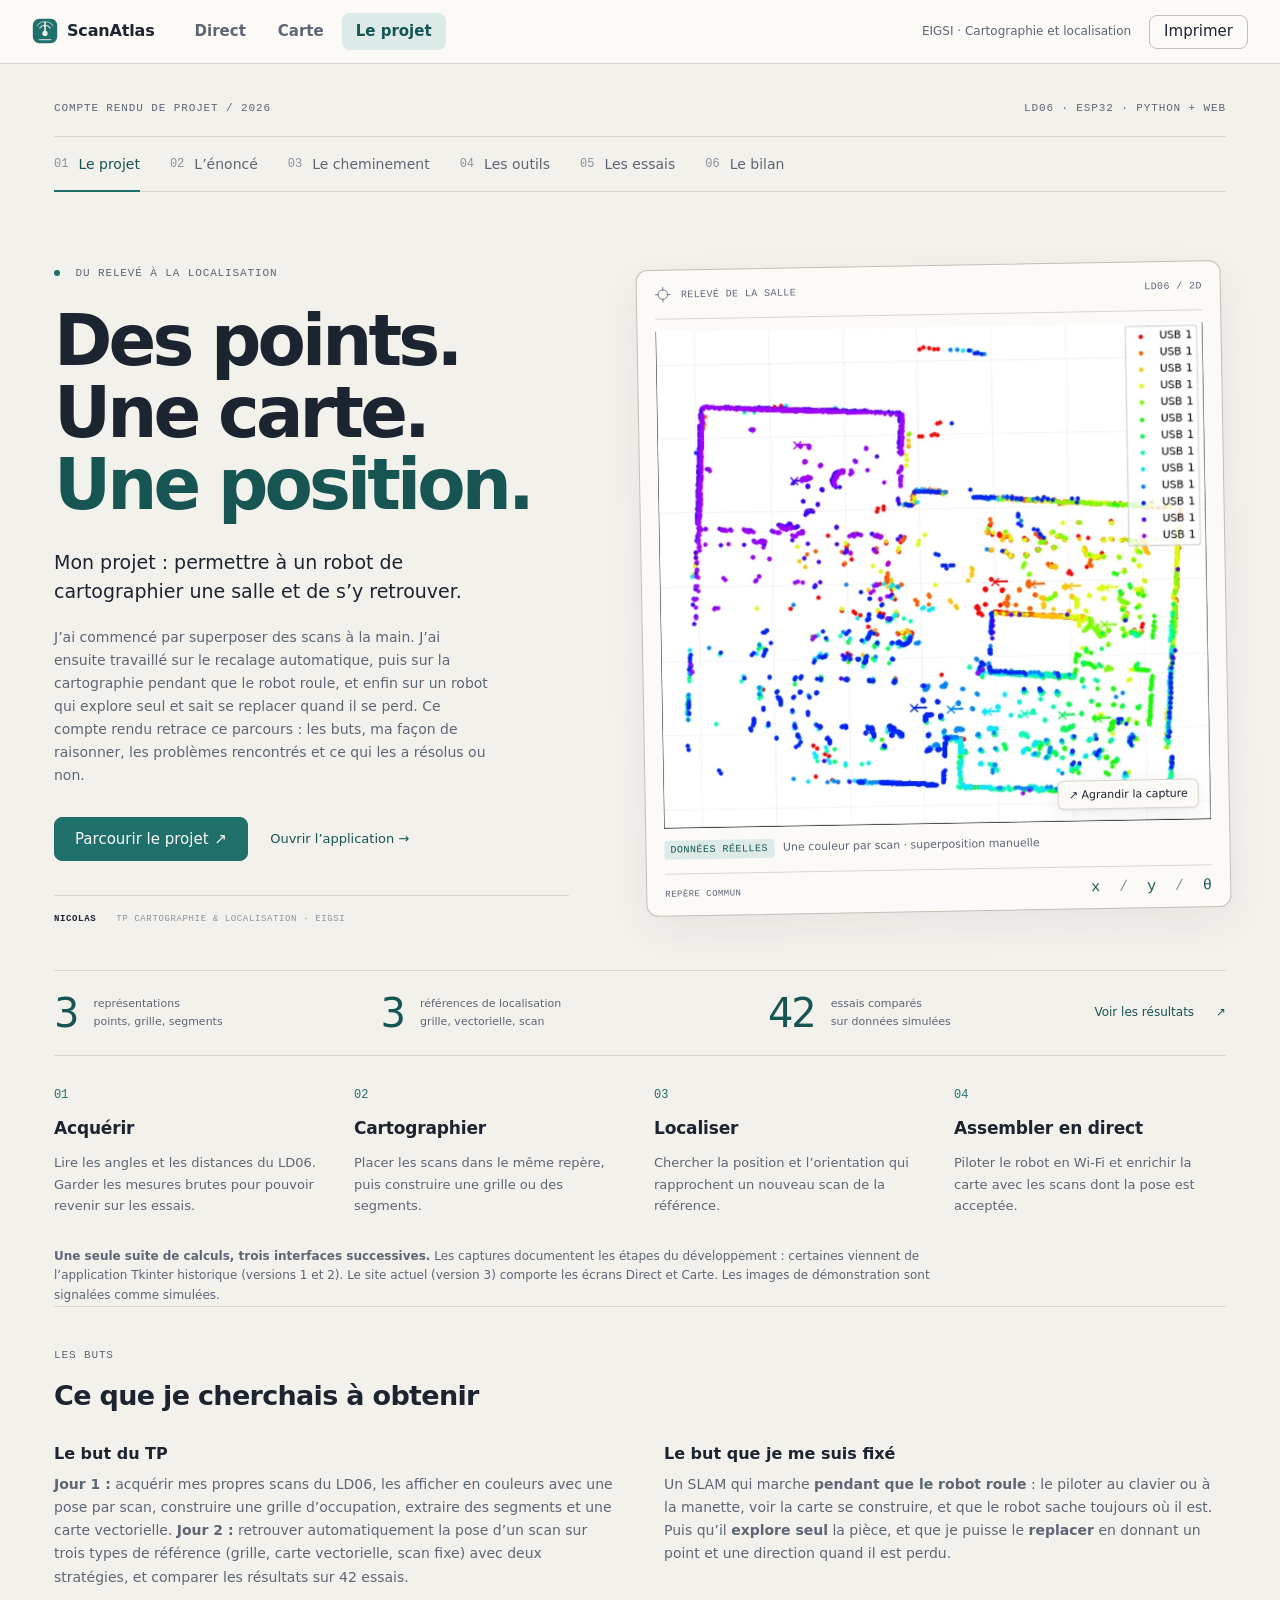
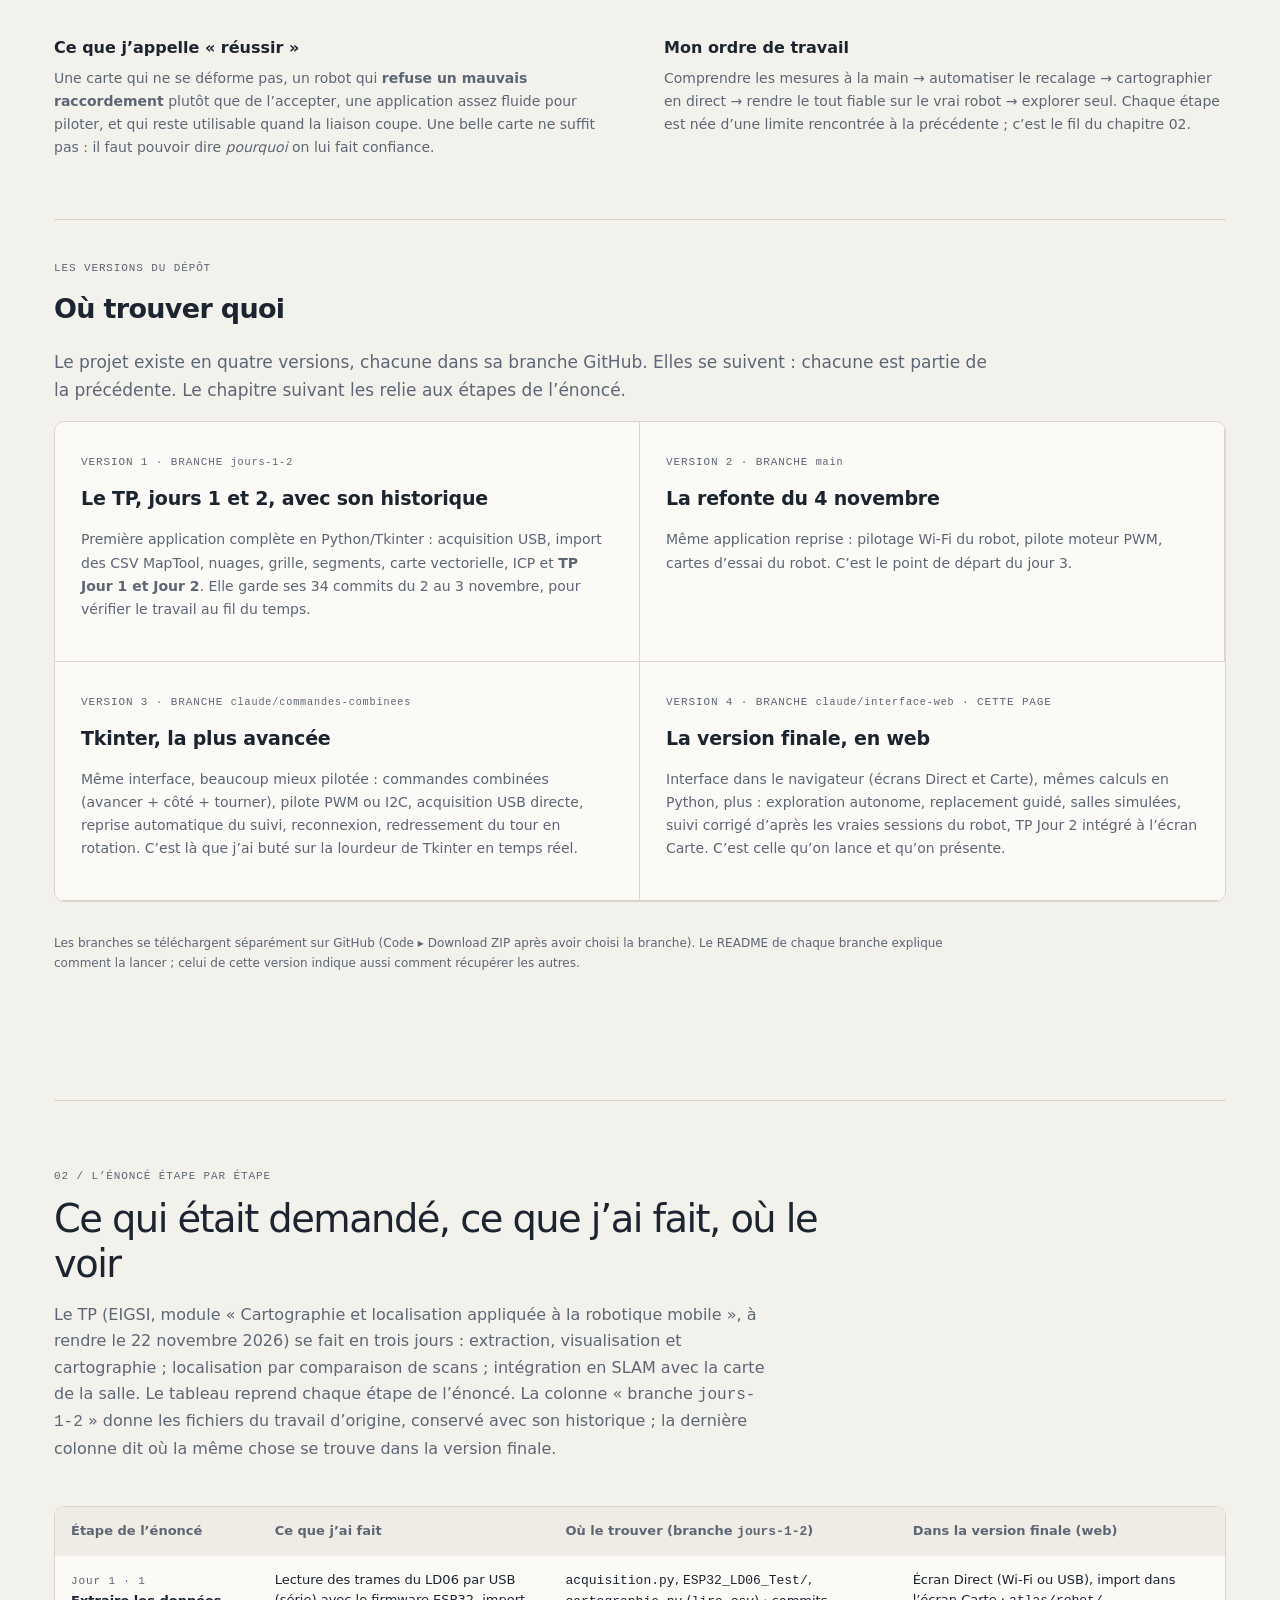
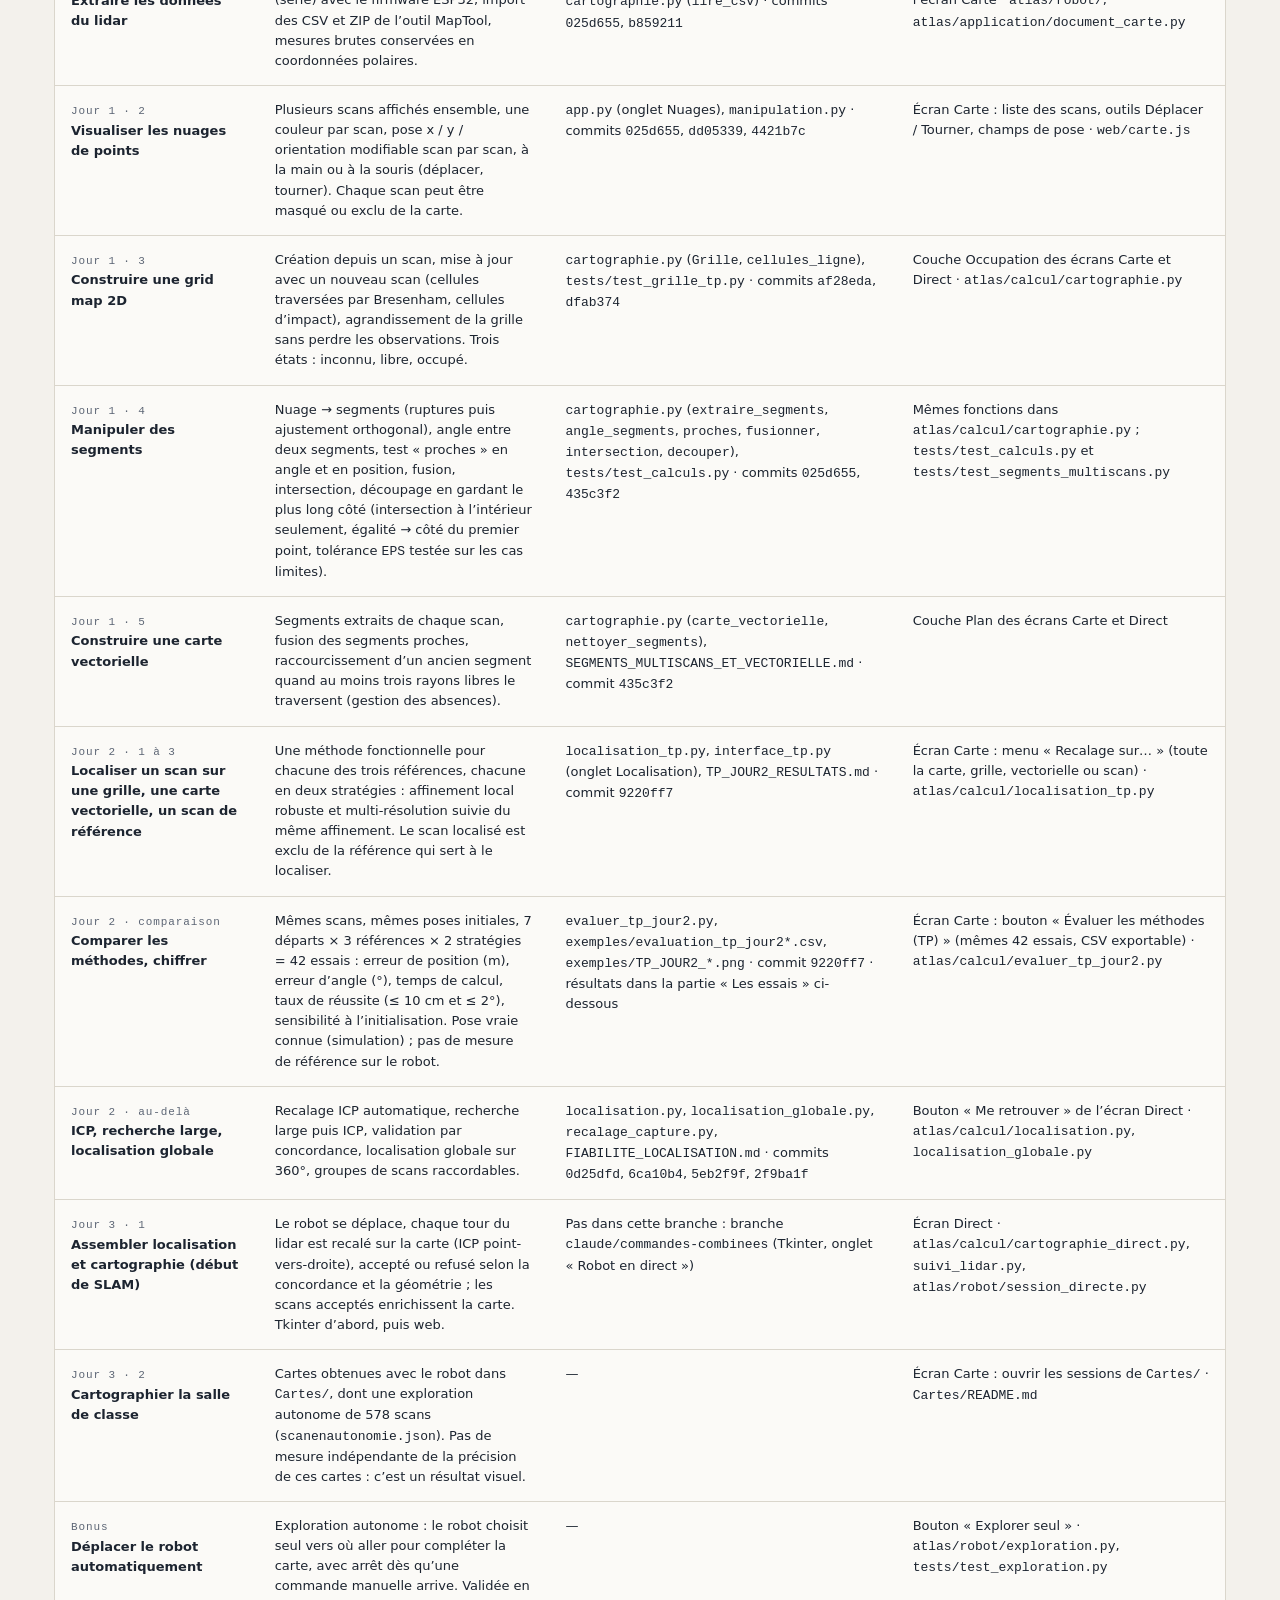
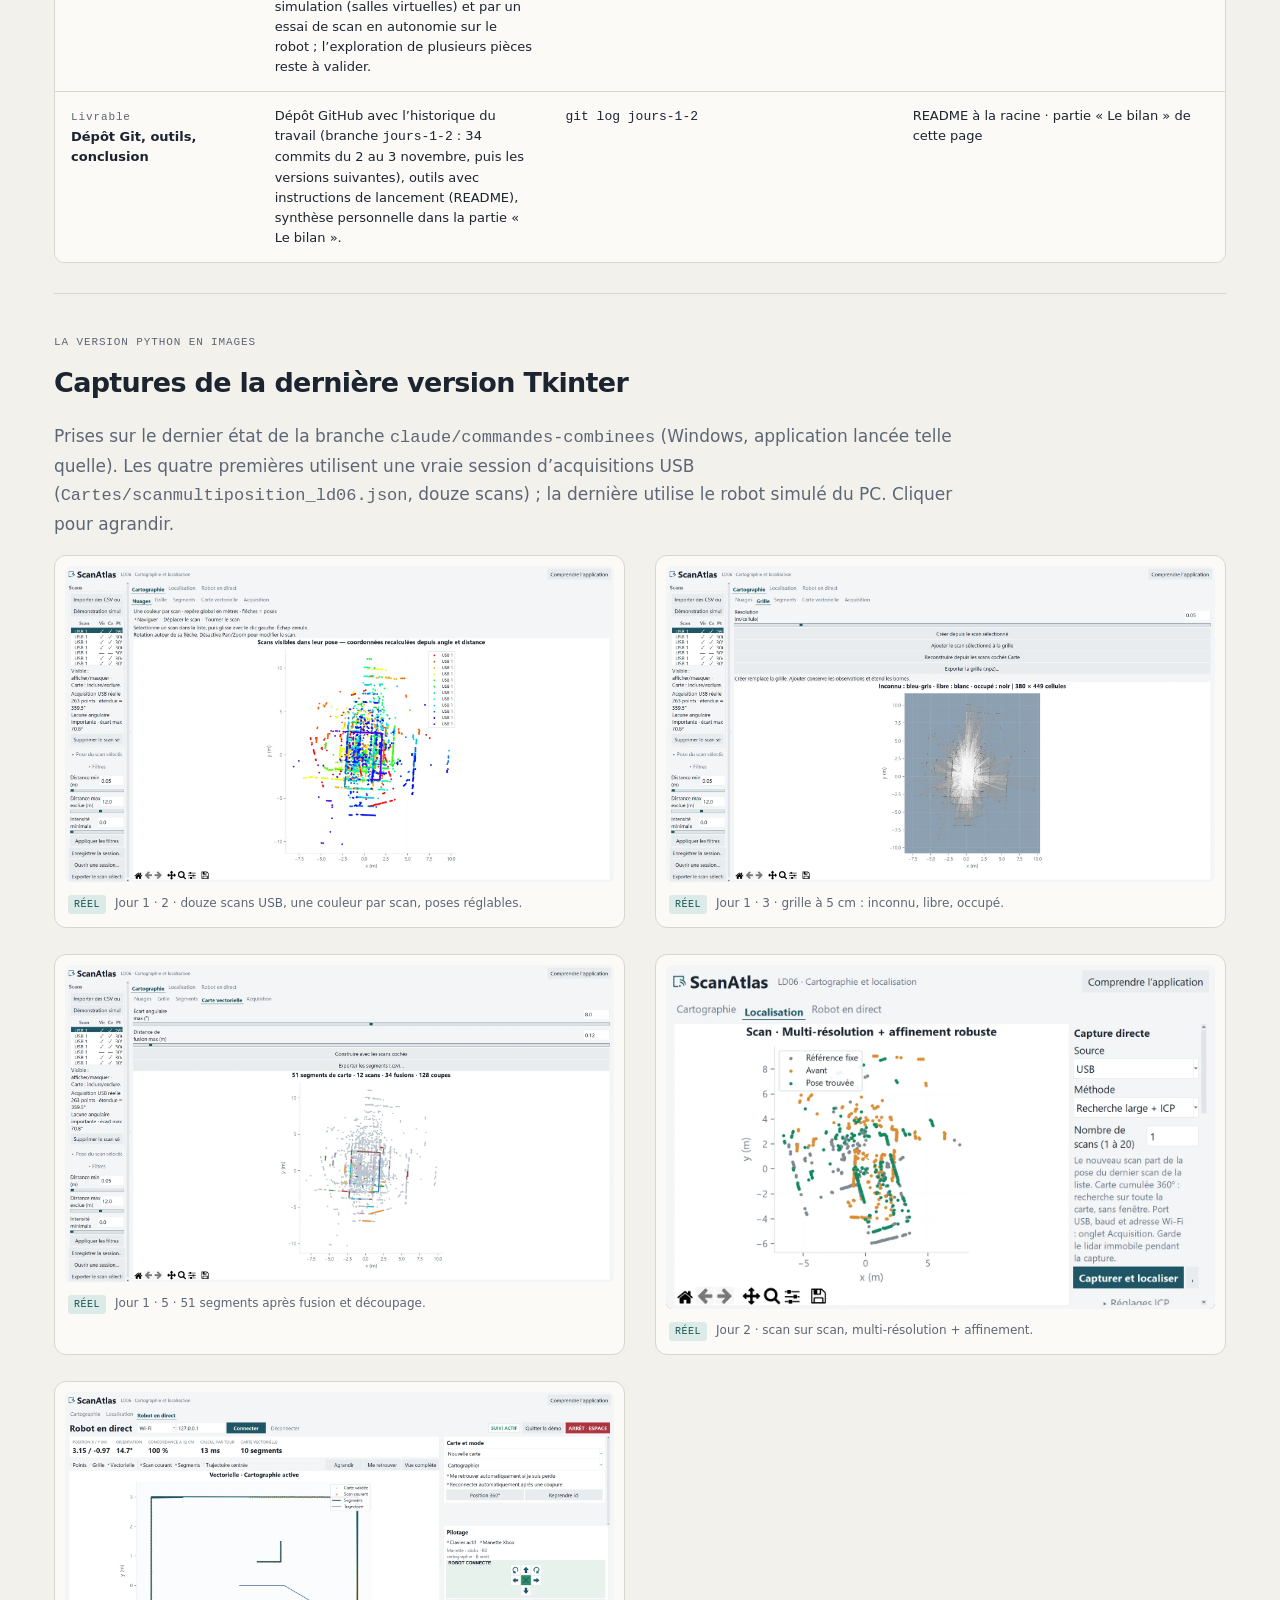
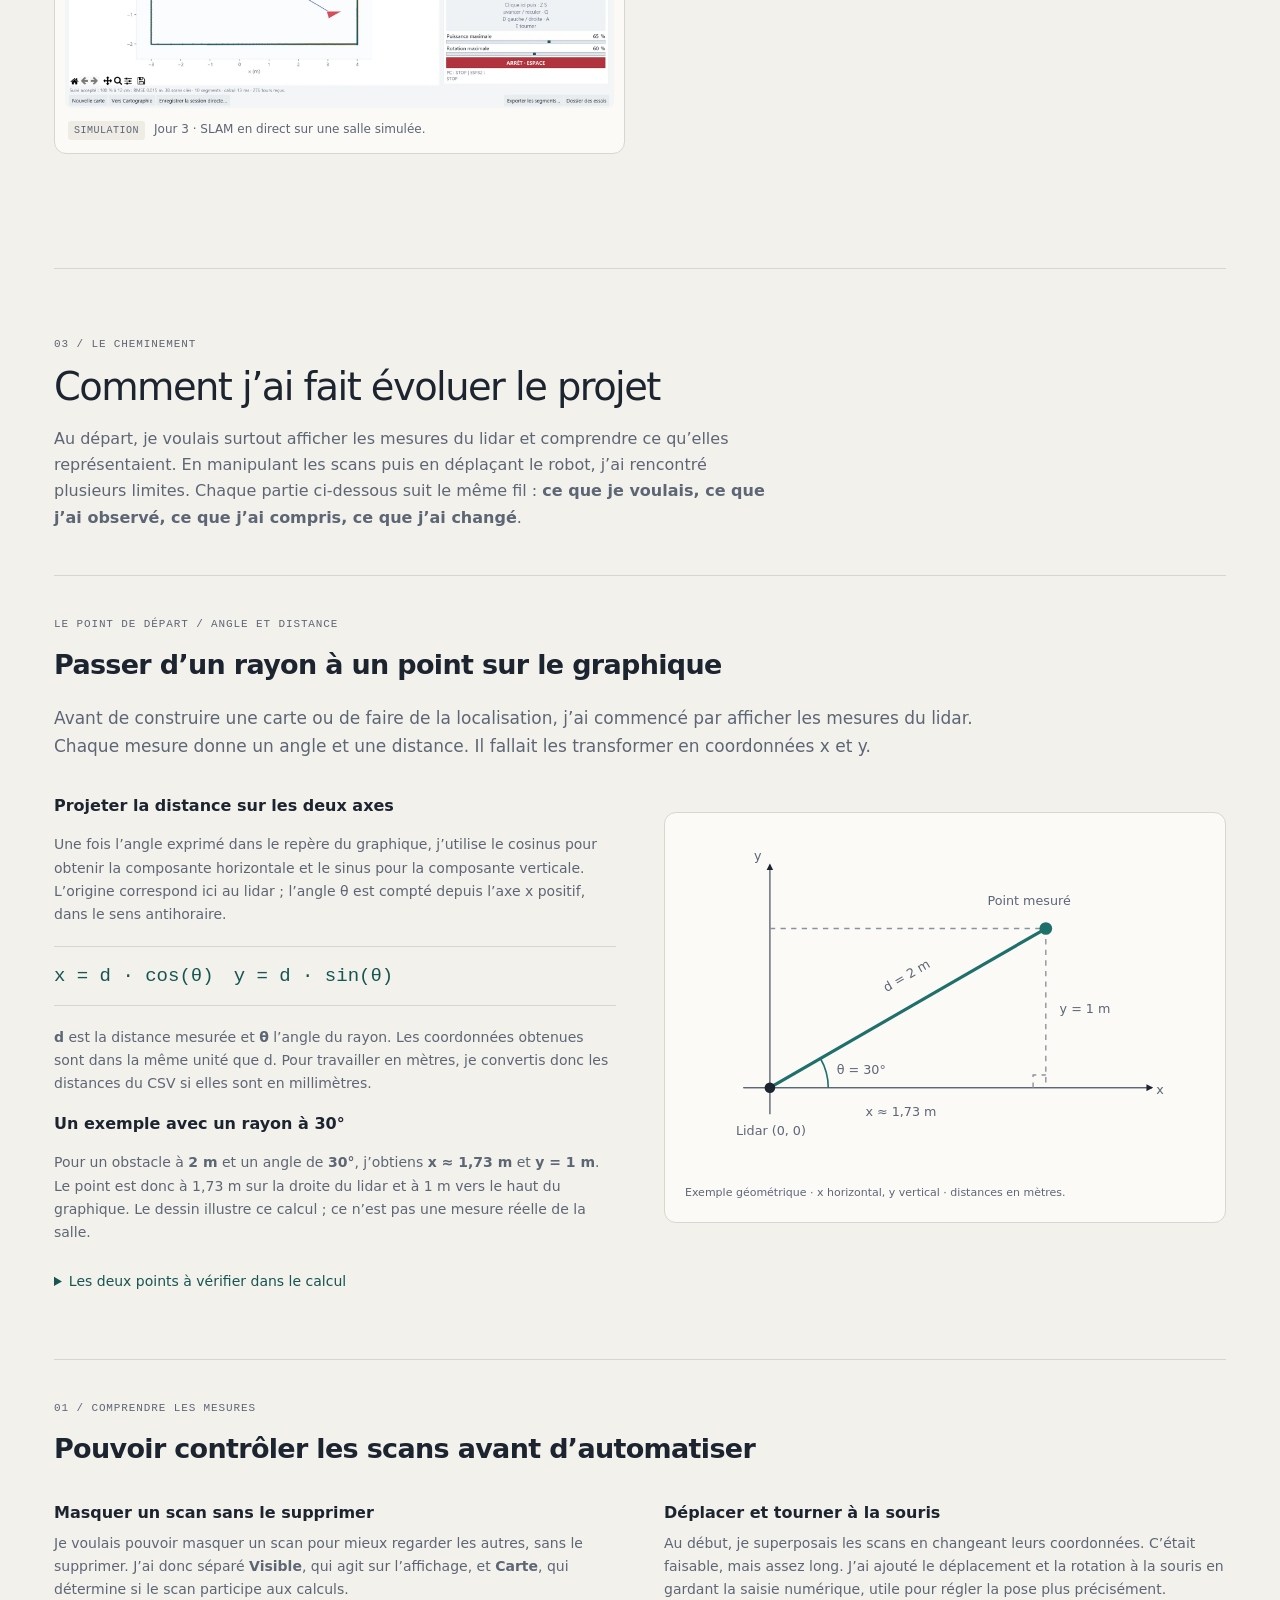
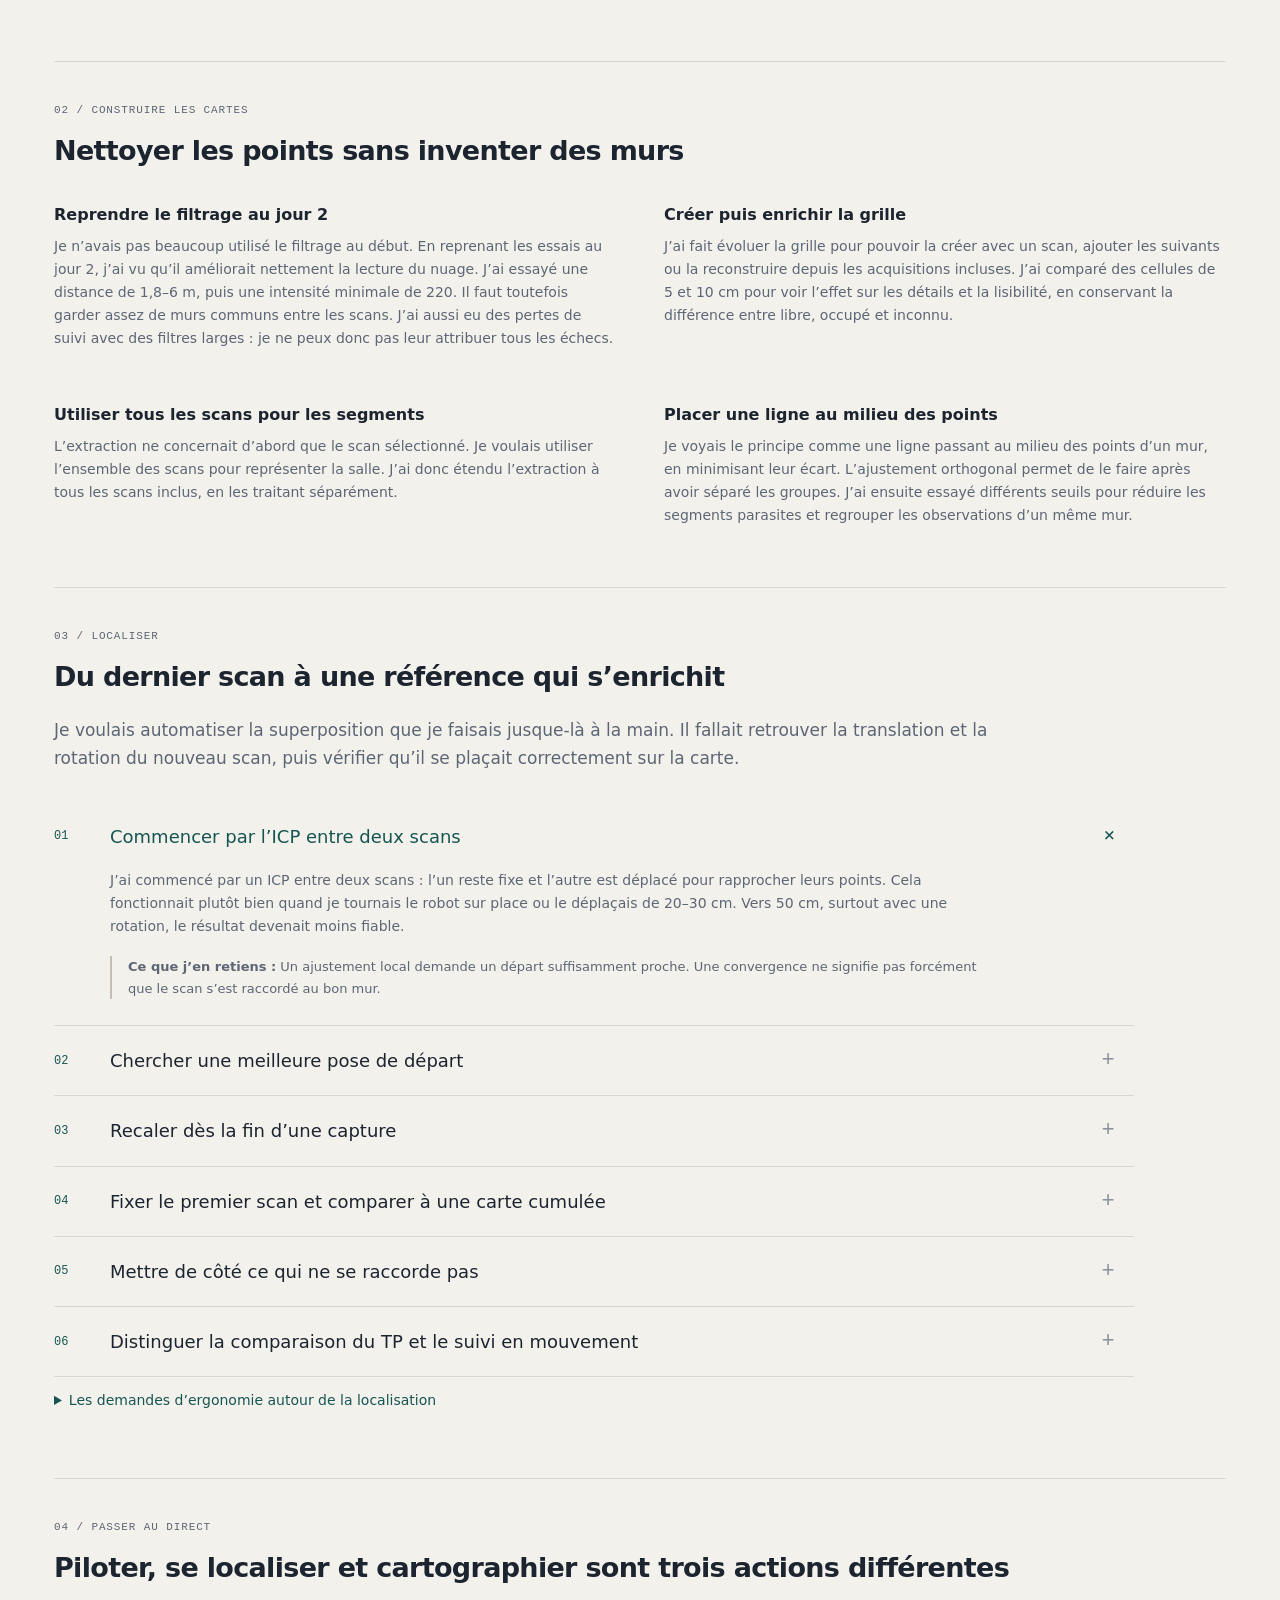
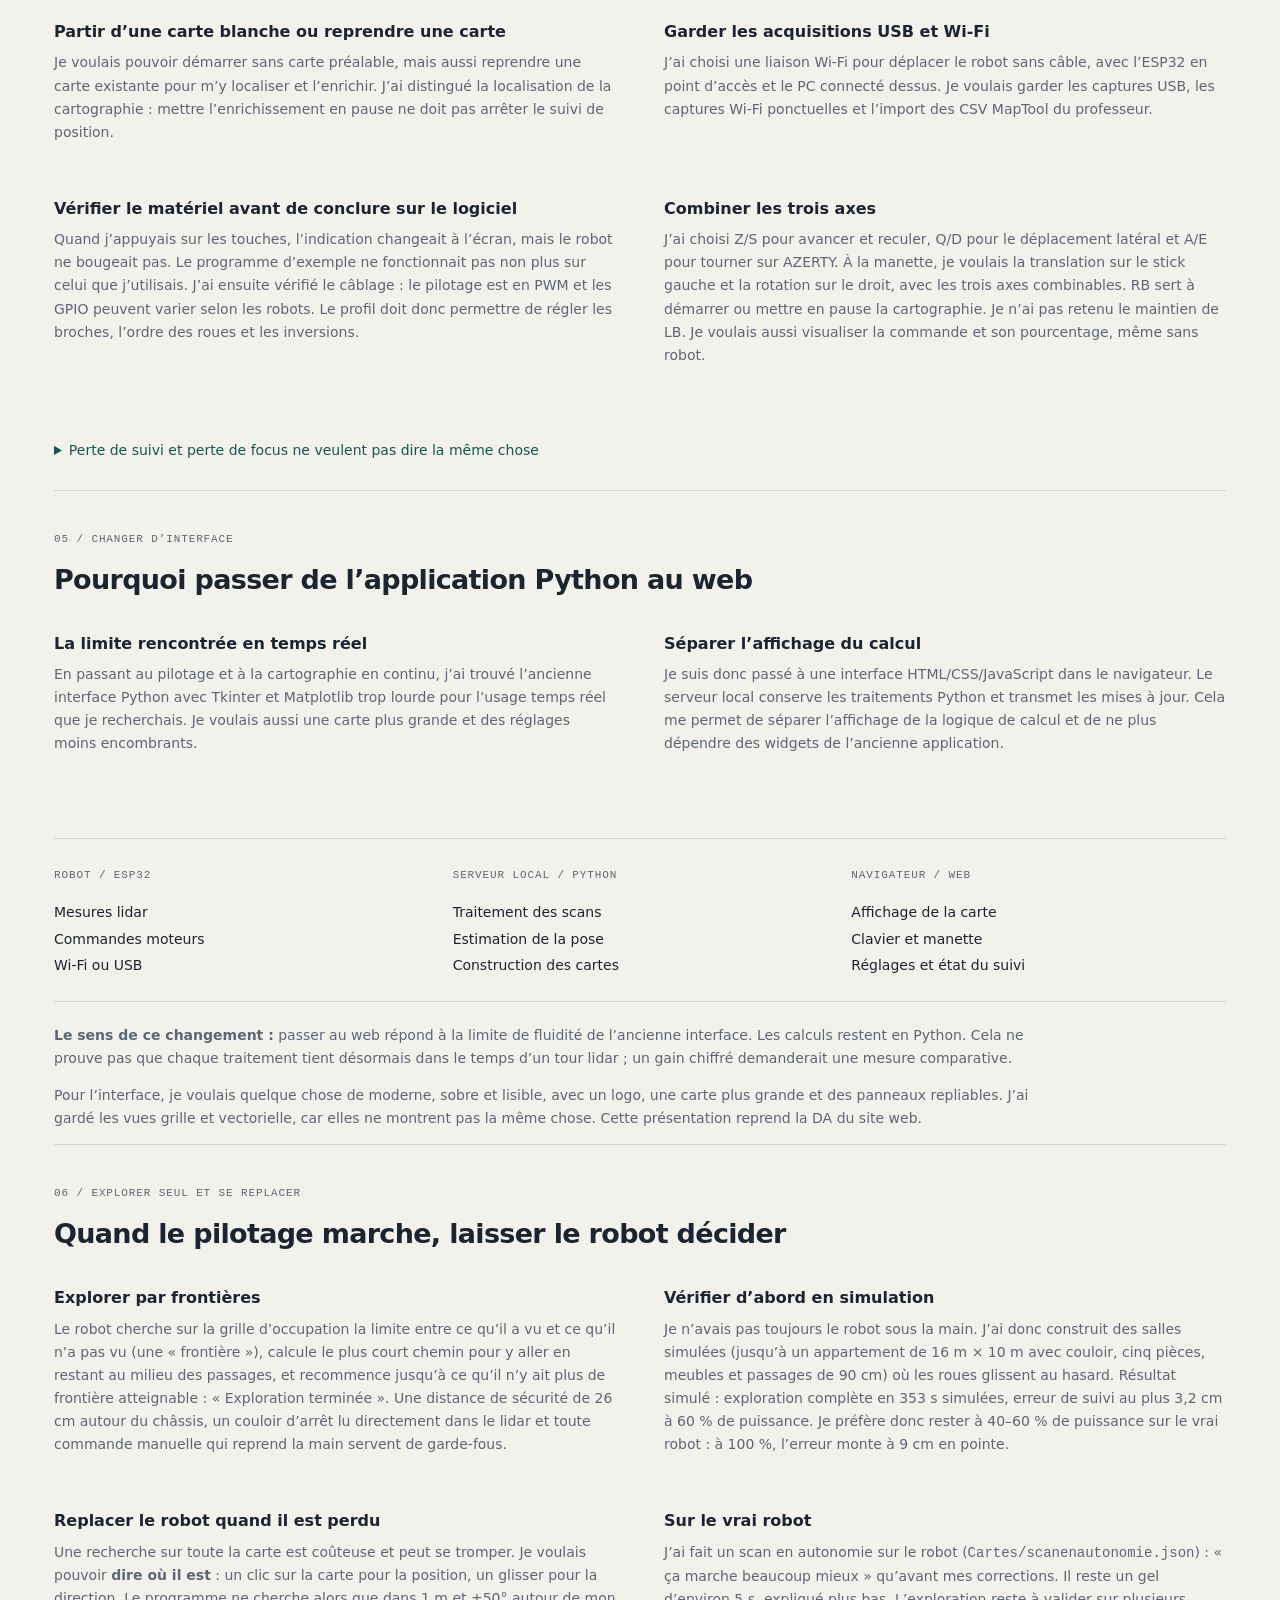
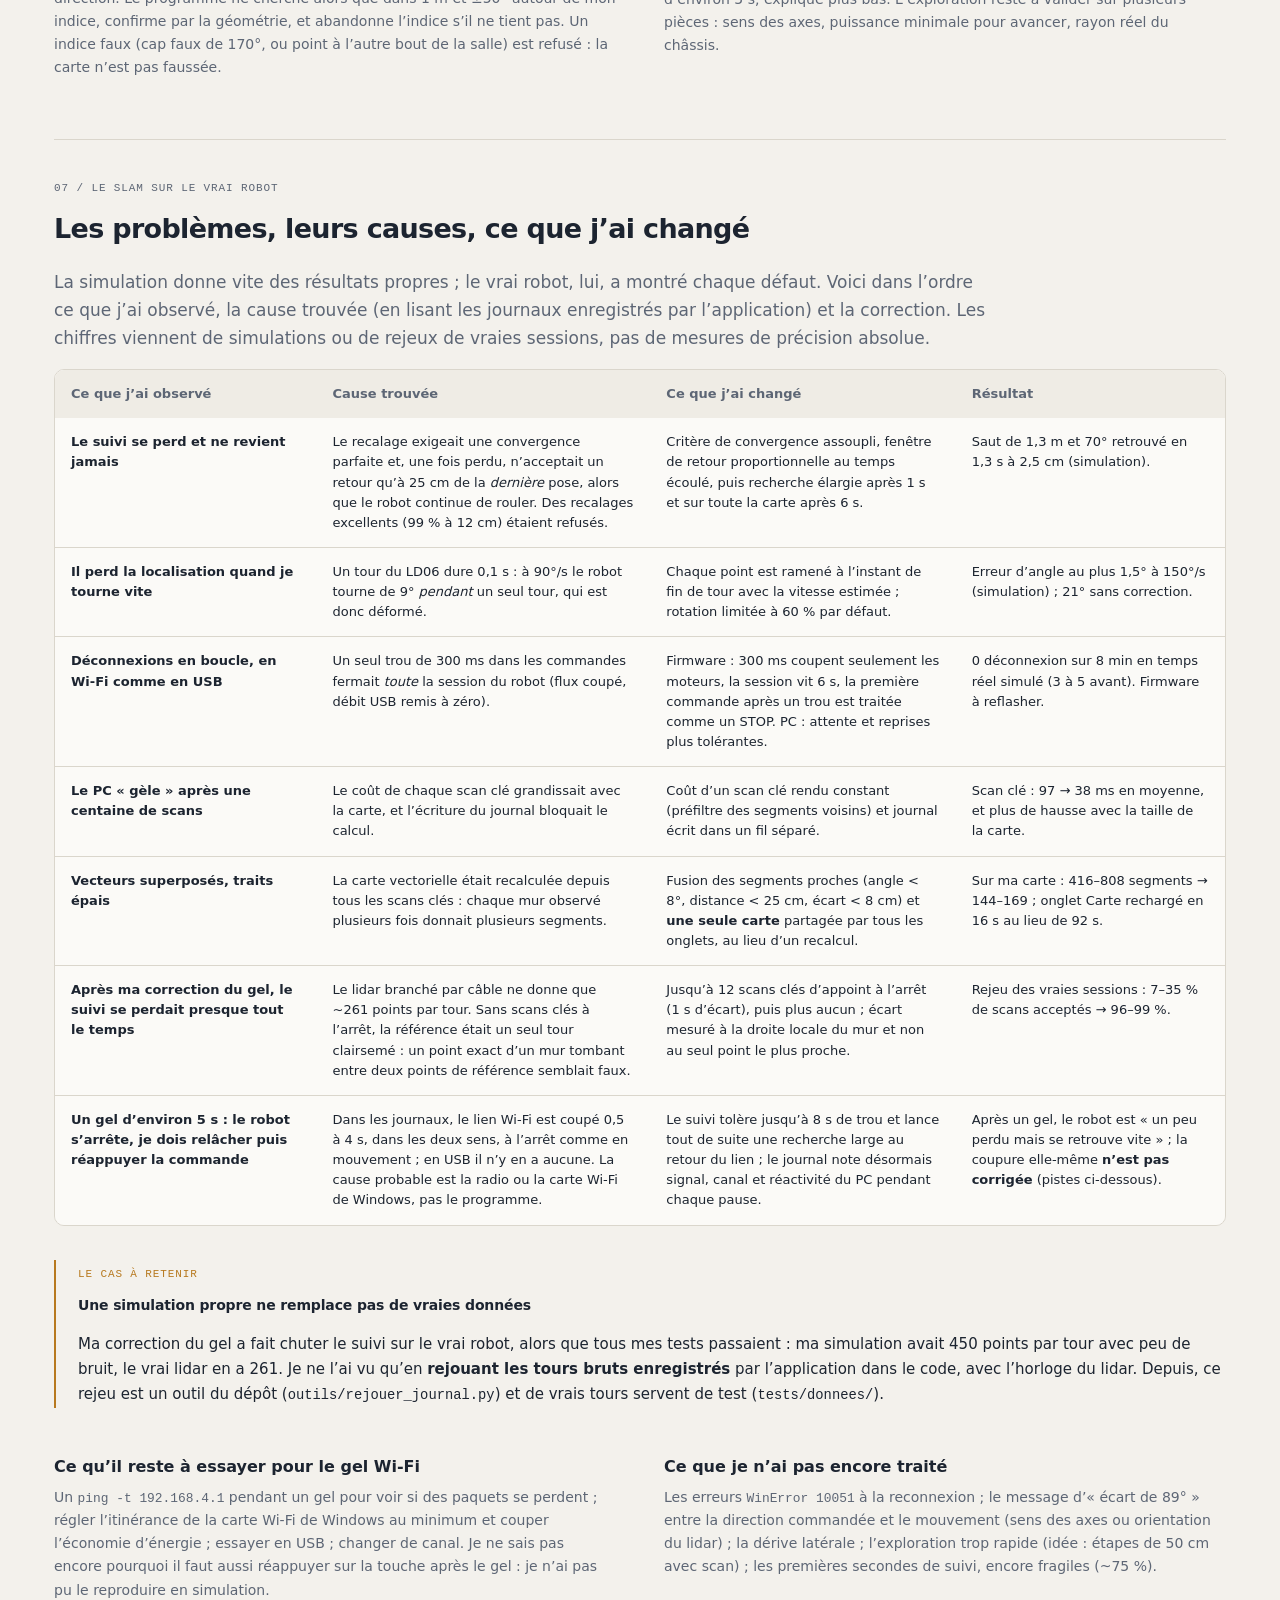
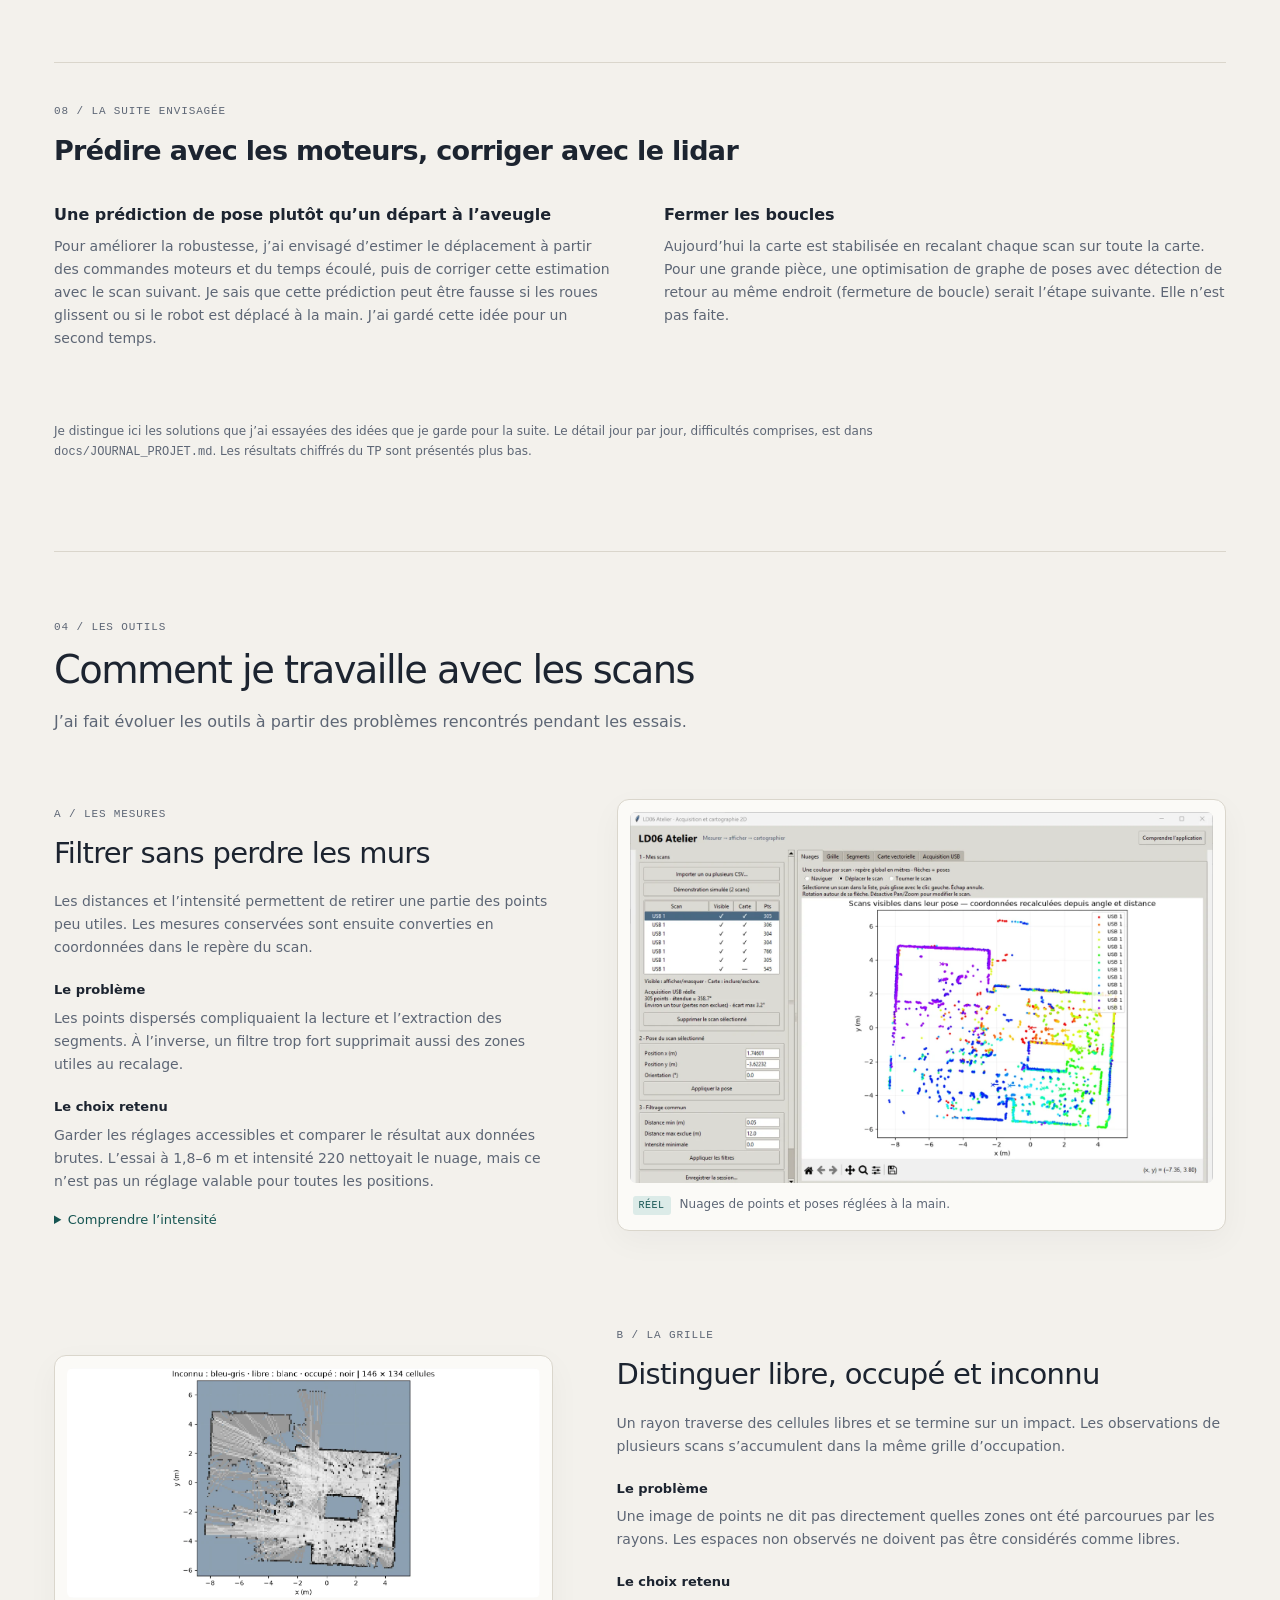
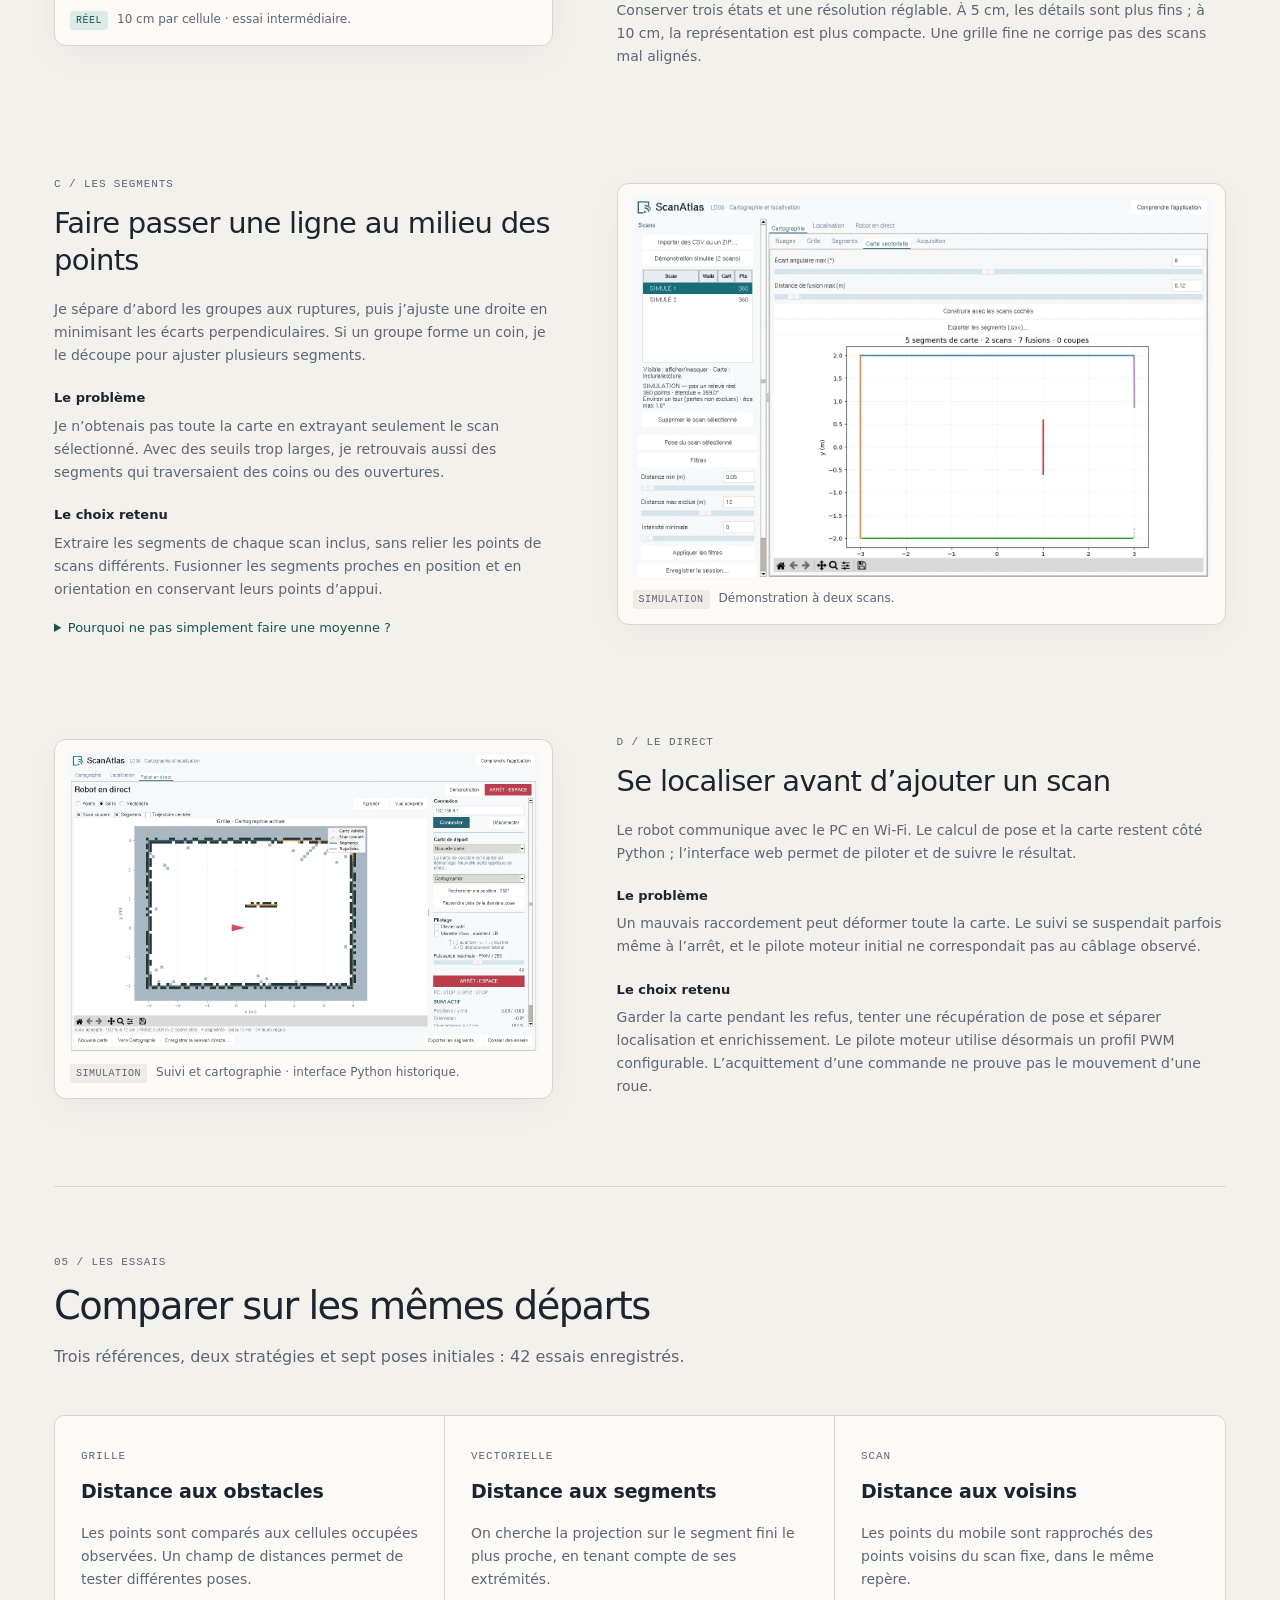
==== commit 2d9997e8: "Retirer la touche Espace, ajouter l'énoncé étape par étape au compte rendu, situer la branche jours-" ====
--- a/web/presentation.html
+++ b/web/presentation.html
@@ -6,7 +6,7 @@
 <header class="barre presentation-barre"><a class="marque" href="/"><img src="marque.svg" width="26" height="26" alt=""><span>ScanAtlas</span></a><nav class="onglets" aria-label="Écrans"><a href="/#direct">Direct</a><a href="/#carte">Carte</a><a href="presentation.html" class="actif" aria-current="page">Le projet</a></nav><div class="espace"></div><span class="entete-note">EIGSI · Cartographie et localisation</span><button id="imprimer" title="Imprimer la présentation">Imprimer</button></header>
 <main id="contenu" class="presentation-contenu">
 <div class="intro-ligne"><span class="sur-titre">COMPTE RENDU DE PROJET / 2026</span><span class="sur-titre">LD06 · ESP32 · PYTHON + WEB</span></div>
-<nav class="chapitres" aria-label="Chapitres de la présentation"><a href="#projet" aria-current="location">01 <span>Le projet</span></a><a href="#cheminement">02 <span>Le cheminement</span></a><a href="#outils">03 <span>Les outils</span></a><a href="#essais">04 <span>Les essais</span></a><a href="#bilan">05 <span>Le bilan</span></a></nav>
+<nav class="chapitres" aria-label="Chapitres de la présentation"><a href="#projet" aria-current="location">01 <span>Le projet</span></a><a href="#enonce">02 <span>L’énoncé</span></a><a href="#cheminement">03 <span>Le cheminement</span></a><a href="#outils">04 <span>Les outils</span></a><a href="#essais">05 <span>Les essais</span></a><a href="#bilan">06 <span>Le bilan</span></a></nav>
 <section id="projet" class="chapitre">
 <div class="hero hero-editorial"><div class="hero-texte"><p class="sur-titre"><span class="point-accent" aria-hidden="true"></span> DU RELEVÉ À LA LOCALISATION</p><h1>Des points.<br>Une carte.<br><em>Une position.</em></h1><p class="chapeau">Mon projet : permettre à un robot de cartographier une salle et de s’y retrouver.</p><p>J’ai commencé par superposer des scans à la main. J’ai ensuite travaillé sur le recalage automatique, puis sur la cartographie pendant que le robot roule, et enfin sur un robot qui explore seul et sait se replacer quand il se perd. Ce compte rendu retrace ce parcours : les buts, ma façon de raisonner, les problèmes rencontrés et ce qui les a résolus ou non.</p><div class="hero-actions"><a class="bouton primaire" href="#cheminement">Parcourir le projet <span aria-hidden="true">↗</span></a><a class="lien" href="/#direct">Ouvrir l’application →</a></div><div class="signature-projet"><span>NICOLAS</span><span>TP CARTOGRAPHIE & LOCALISATION · EIGSI</span></div></div><figure class="hero-figure cadre-releve"><div class="releve-entete"><span><svg width="16" height="16" viewBox="0 0 20 20" fill="none" aria-hidden="true"><circle cx="10" cy="10" r="6" stroke="currentColor"/><path d="M10 0v5m0 10v5M0 10h5m10 0h5" stroke="currentColor"/></svg> RELEVÉ DE LA SALLE</span><span>LD06 / 2D</span></div><button class="agrandir-image releve-detail" data-image="presentation-assets/scans-reels.webp" data-legende="Détail des nuages de points de la salle. Ouvrir l’image montre la capture complète de l’interface Python historique. Scans réels, superposés manuellement."><img src="presentation-assets/scans-reels.webp" alt="Détail des points lidar dessinant les parois de la salle" width="1500" height="954"><span class="loupe-releve" aria-hidden="true">↗ Agrandir la capture</span></button><figcaption><span class="etiquette">DONNÉES RÉELLES</span><span>Une couleur par scan · superposition manuelle</span></figcaption><div class="releve-pied"><span>REPÈRE COMMUN</span><span>x <i>/</i> y <i>/</i> θ</span></div></figure></div><div class="reperes-projet"><div><strong>3</strong><span>représentations<br>points, grille, segments</span></div><div><strong>3</strong><span>références de localisation<br>grille, vectorielle, scan</span></div><div><strong>42</strong><span>essais comparés<br>sur données simulées</span></div><a href="#essais">Voir les résultats <span aria-hidden="true">↗</span></a></div>
 <div class="fil"><article><span>01</span><h2>Acquérir</h2><p>Lire les angles et les distances du LD06. Garder les mesures brutes pour pouvoir revenir sur les essais.</p></article><article><span>02</span><h2>Cartographier</h2><p>Placer les scans dans le même repère, puis construire une grille ou des segments.</p></article><article><span>03</span><h2>Localiser</h2><p>Chercher la position et l’orientation qui rapprochent un nouveau scan de la référence.</p></article><article><span>04</span><h2>Assembler en direct</h2><p>Piloter le robot en Wi-Fi et enrichir la carte avec les scans dont la pose est acceptée.</p></article></div>
@@ -17,11 +17,13 @@
 <article><h4>Ce que j’appelle « réussir »</h4><p>Une carte qui ne se déforme pas, un robot qui <strong>refuse un mauvais raccordement</strong> plutôt que de l’accepter, une application assez fluide pour piloter, et qui reste utilisable quand la liaison coupe. Une belle carte ne suffit pas : il faut pouvoir dire <em>pourquoi</em> on lui fait confiance.</p></article>
 <article><h4>Mon ordre de travail</h4><p>Comprendre les mesures à la main → automatiser le recalage → cartographier en direct → rendre le tout fiable sur le vrai robot → explorer seul. Chaque étape est née d’une limite rencontrée à la précédente ; c’est le fil du chapitre 02.</p></article>
 </div></div>
-<div class="journal-partie versions"><span class="repere">LES TROIS VERSIONS DU DÉPÔT</span><h3>Où trouver quoi</h3><p class="journal-intro">Le projet existe en trois versions complètes, toutes sur GitHub dans trois branches. Elles se suivent : chacune est partie de la précédente.</p>
-<div class="references versions-depot"><article><span class="repere">VERSION 1 · BRANCHE <code>main</code></span><h3>La version du TP</h3><p>Première application complète, en fenêtres Tkinter : acquisition USB, import des CSV MapTool, nuages, grille, segments, carte vectorielle, ICP, <strong>TP Jour 1 et Jour 2</strong>, premier pilotage Wi-Fi. Ses documents sont à la racine, tels que remis. Utile pour voir le point de départ et les rendus du TP.</p></article><article><span class="repere">VERSION 2 · BRANCHE <code>claude/commandes-combinees</code></span><h3>Tkinter, la plus avancée</h3><p>Même interface, beaucoup mieux pilotée : commandes combinées (avancer + côté + tourner), pilote moteur PWM ou I2C, acquisition USB directe, reprise automatique du suivi, reconnexion, redressement du tour en rotation. C’est là que j’ai buté sur la lourdeur de Tkinter en temps réel.</p></article><article><span class="repere">VERSION 3 · BRANCHE <code>claude/interface-web</code> · CETTE PAGE</span><h3>La version finale, en web</h3><p>Interface dans le navigateur (écrans Direct et Carte), mêmes calculs en Python, plus : exploration autonome, replacement guidé, salles simulées, suivi corrigé d’après les vraies sessions du robot, TP Jour 2 intégré à l’écran Carte. C’est celle qu’on lance et qu’on présente.</p></article></div>
-<p class="note-version">Les branches se téléchargent séparément sur GitHub (Code ▸ Download ZIP après avoir choisi la branche). Le README de chaque branche explique comment la lancer ; celui de cette version indique aussi comment récupérer les deux autres.</p></div>
+<div class="journal-partie versions"><span class="repere">LES VERSIONS DU DÉPÔT</span><h3>Où trouver quoi</h3><p class="journal-intro">Le projet existe en quatre versions, chacune dans sa branche GitHub. Elles se suivent : chacune est partie de la précédente. Le chapitre suivant les relie aux étapes de l’énoncé.</p>
+<div class="references versions-depot versions-4"><article><span class="repere">VERSION 1 · BRANCHE <code>jours-1-2</code></span><h3>Le TP, jours 1 et 2, avec son historique</h3><p>Première application complète en Python/Tkinter : acquisition USB, import des CSV MapTool, nuages, grille, segments, carte vectorielle, ICP et <strong>TP Jour 1 et Jour 2</strong>. Elle garde ses 34 commits du 2 au 3 novembre, pour vérifier le travail au fil du temps.</p></article><article><span class="repere">VERSION 2 · BRANCHE <code>main</code></span><h3>La refonte du 4 novembre</h3><p>Même application reprise : pilotage Wi-Fi du robot, pilote moteur PWM, cartes d’essai du robot. C’est le point de départ du jour 3.</p></article><article><span class="repere">VERSION 3 · BRANCHE <code>claude/commandes-combinees</code></span><h3>Tkinter, la plus avancée</h3><p>Même interface, beaucoup mieux pilotée : commandes combinées (avancer + côté + tourner), pilote PWM ou I2C, acquisition USB directe, reprise automatique du suivi, reconnexion, redressement du tour en rotation. C’est là que j’ai buté sur la lourdeur de Tkinter en temps réel.</p></article><article><span class="repere">VERSION 4 · BRANCHE <code>claude/interface-web</code> · CETTE PAGE</span><h3>La version finale, en web</h3><p>Interface dans le navigateur (écrans Direct et Carte), mêmes calculs en Python, plus : exploration autonome, replacement guidé, salles simulées, suivi corrigé d’après les vraies sessions du robot, TP Jour 2 intégré à l’écran Carte. C’est celle qu’on lance et qu’on présente.</p></article></div><p class="note-version">Les branches se téléchargent séparément sur GitHub (Code ▸ Download ZIP après avoir choisi la branche). Le README de chaque branche explique comment la lancer ; celui de cette version indique aussi comment récupérer les autres.</p></div>
 </section>
-<section id="cheminement" class="chapitre"><div class="titre-section"><p class="sur-titre">02 / LE CHEMINEMENT</p><h2>Comment j’ai fait évoluer le projet</h2><p>Au départ, je voulais surtout afficher les mesures du lidar et comprendre ce qu’elles représentaient. En manipulant les scans puis en déplaçant le robot, j’ai rencontré plusieurs limites. Chaque partie ci-dessous suit le même fil : <strong>ce que je voulais, ce que j’ai observé, ce que j’ai compris, ce que j’ai changé</strong>.</p></div>
+<section id="enonce" class="chapitre"><div class="titre-section"><p class="sur-titre">02 / L’ÉNONCÉ ÉTAPE PAR ÉTAPE</p><h2>Ce qui était demandé, ce que j’ai fait, où le voir</h2><p>Le TP (EIGSI, module « Cartographie et localisation appliquée à la robotique mobile », à rendre le 22 novembre 2026) se fait en trois jours : extraction, visualisation et cartographie ; localisation par comparaison de scans ; intégration en SLAM avec la carte de la salle. Le tableau reprend chaque étape de l’énoncé. La colonne « branche <code>jours-1-2</code> » donne les fichiers du travail d’origine, conservé avec son historique ; la dernière colonne dit où la même chose se trouve dans la version finale.</p></div>
+<div class="table-scroll table-problemes"><table class="resultats"><thead><tr><th>Étape de l’énoncé</th><th>Ce que j’ai fait</th><th>Où le trouver (branche <code>jours-1-2</code>)</th><th>Dans la version finale (web)</th></tr></thead><tbody><tr><th scope="row"><span class="repere">Jour 1 · 1</span><br>Extraire les données du lidar</th><td>Lecture des trames du LD06 par USB (série) avec le firmware ESP32, import des CSV et ZIP de l’outil MapTool, mesures brutes conservées en coordonnées polaires.</td><td><code>acquisition.py</code>, <code>ESP32_LD06_Test/</code>, <code>cartographie.py</code> (<code>lire_csv</code>) · commits <code>025d655</code>, <code>b859211</code></td><td>Écran Direct (Wi-Fi ou USB), import dans l’écran Carte · <code>atlas/robot/</code>, <code>atlas/application/document_carte.py</code></td></tr><tr><th scope="row"><span class="repere">Jour 1 · 2</span><br>Visualiser les nuages de points</th><td>Plusieurs scans affichés ensemble, une couleur par scan, pose x / y / orientation modifiable scan par scan, à la main ou à la souris (déplacer, tourner). Chaque scan peut être masqué ou exclu de la carte.</td><td><code>app.py</code> (onglet Nuages), <code>manipulation.py</code> · commits <code>025d655</code>, <code>dd05339</code>, <code>4421b7c</code></td><td>Écran Carte : liste des scans, outils Déplacer / Tourner, champs de pose · <code>web/carte.js</code></td></tr><tr><th scope="row"><span class="repere">Jour 1 · 3</span><br>Construire une grid map 2D</th><td>Création depuis un scan, mise à jour avec un nouveau scan (cellules traversées par Bresenham, cellules d’impact), agrandissement de la grille sans perdre les observations. Trois états : inconnu, libre, occupé.</td><td><code>cartographie.py</code> (<code>Grille</code>, <code>cellules_ligne</code>), <code>tests/test_grille_tp.py</code> · commits <code>af28eda</code>, <code>dfab374</code></td><td>Couche Occupation des écrans Carte et Direct · <code>atlas/calcul/cartographie.py</code></td></tr><tr><th scope="row"><span class="repere">Jour 1 · 4</span><br>Manipuler des segments</th><td>Nuage → segments (ruptures puis ajustement orthogonal), angle entre deux segments, test « proches » en angle et en position, fusion, intersection, découpage en gardant le plus long côté (intersection à l’intérieur seulement, égalité → côté du premier point, tolérance <code>EPS</code> testée sur les cas limites).</td><td><code>cartographie.py</code> (<code>extraire_segments</code>, <code>angle_segments</code>, <code>proches</code>, <code>fusionner</code>, <code>intersection</code>, <code>decouper</code>), <code>tests/test_calculs.py</code> · commits <code>025d655</code>, <code>435c3f2</code></td><td>Mêmes fonctions dans <code>atlas/calcul/cartographie.py</code> ; <code>tests/test_calculs.py</code> et <code>tests/test_segments_multiscans.py</code></td></tr><tr><th scope="row"><span class="repere">Jour 1 · 5</span><br>Construire une carte vectorielle</th><td>Segments extraits de chaque scan, fusion des segments proches, raccourcissement d’un ancien segment quand au moins trois rayons libres le traversent (gestion des absences).</td><td><code>cartographie.py</code> (<code>carte_vectorielle</code>, <code>nettoyer_segments</code>), <code>SEGMENTS_MULTISCANS_ET_VECTORIELLE.md</code> · commit <code>435c3f2</code></td><td>Couche Plan des écrans Carte et Direct</td></tr><tr><th scope="row"><span class="repere">Jour 2 · 1 à 3</span><br>Localiser un scan sur une grille, une carte vectorielle, un scan de référence</th><td>Une méthode fonctionnelle pour chacune des trois références, chacune en deux stratégies : affinement local robuste et multi-résolution suivie du même affinement. Le scan localisé est exclu de la référence qui sert à le localiser.</td><td><code>localisation_tp.py</code>, <code>interface_tp.py</code> (onglet Localisation), <code>TP_JOUR2_RESULTATS.md</code> · commit <code>9220ff7</code></td><td>Écran Carte : menu « Recalage sur… » (toute la carte, grille, vectorielle ou scan) · <code>atlas/calcul/localisation_tp.py</code></td></tr><tr><th scope="row"><span class="repere">Jour 2 · comparaison</span><br>Comparer les méthodes, chiffrer</th><td>Mêmes scans, mêmes poses initiales, 7 départs × 3 références × 2 stratégies = 42 essais : erreur de position (m), erreur d’angle (°), temps de calcul, taux de réussite (≤ 10 cm et ≤ 2°), sensibilité à l’initialisation. Pose vraie connue (simulation) ; pas de mesure de référence sur le robot.</td><td><code>evaluer_tp_jour2.py</code>, <code>exemples/evaluation_tp_jour2*.csv</code>, <code>exemples/TP_JOUR2_*.png</code> · commit <code>9220ff7</code> · résultats dans la partie « Les essais » ci-dessous</td><td>Écran Carte : bouton « Évaluer les méthodes (TP) » (mêmes 42 essais, CSV exportable) · <code>atlas/calcul/evaluer_tp_jour2.py</code></td></tr><tr><th scope="row"><span class="repere">Jour 2 · au-delà</span><br>ICP, recherche large, localisation globale</th><td>Recalage ICP automatique, recherche large puis ICP, validation par concordance, localisation globale sur 360°, groupes de scans raccordables.</td><td><code>localisation.py</code>, <code>localisation_globale.py</code>, <code>recalage_capture.py</code>, <code>FIABILITE_LOCALISATION.md</code> · commits <code>0d25dfd</code>, <code>6ca10b4</code>, <code>5eb2f9f</code>, <code>2f9ba1f</code></td><td>Bouton « Me retrouver » de l’écran Direct · <code>atlas/calcul/localisation.py</code>, <code>localisation_globale.py</code></td></tr><tr><th scope="row"><span class="repere">Jour 3 · 1</span><br>Assembler localisation et cartographie (début de SLAM)</th><td>Le robot se déplace, chaque tour du lidar est recalé sur la carte (ICP point-vers-droite), accepté ou refusé selon la concordance et la géométrie ; les scans acceptés enrichissent la carte. Tkinter d’abord, puis web.</td><td>Pas dans cette branche : branche <code>claude/commandes-combinees</code> (Tkinter, onglet « Robot en direct »)</td><td>Écran Direct · <code>atlas/calcul/cartographie_direct.py</code>, <code>suivi_lidar.py</code>, <code>atlas/robot/session_directe.py</code></td></tr><tr><th scope="row"><span class="repere">Jour 3 · 2</span><br>Cartographier la salle de classe</th><td>Cartes obtenues avec le robot dans <code>Cartes/</code>, dont une exploration autonome de 578 scans (<code>scanenautonomie.json</code>). Pas de mesure indépendante de la précision de ces cartes : c’est un résultat visuel.</td><td>—</td><td>Écran Carte : ouvrir les sessions de <code>Cartes/</code> · <code>Cartes/README.md</code></td></tr><tr><th scope="row"><span class="repere">Bonus</span><br>Déplacer le robot automatiquement</th><td>Exploration autonome : le robot choisit seul vers où aller pour compléter la carte, avec arrêt dès qu’une commande manuelle arrive. Validée en simulation (salles virtuelles) et par un essai de scan en autonomie sur le robot ; l’exploration de plusieurs pièces reste à valider.</td><td>—</td><td>Bouton « Explorer seul » · <code>atlas/robot/exploration.py</code>, <code>tests/test_exploration.py</code></td></tr><tr><th scope="row"><span class="repere">Livrable</span><br>Dépôt Git, outils, conclusion</th><td>Dépôt GitHub avec l’historique du travail (branche <code>jours-1-2</code> : 34 commits du 2 au 3 novembre, puis les versions suivantes), outils avec instructions de lancement (README), synthèse personnelle dans la partie « Le bilan ».</td><td><code>git log jours-1-2</code></td><td>README à la racine · partie « Le bilan » de cette page</td></tr></tbody></table></div>
+<div class="journal-partie"><span class="repere">LA VERSION PYTHON EN IMAGES</span><h3>Captures de la dernière version Tkinter</h3><p class="journal-intro">Prises sur le dernier état de la branche <code>claude/commandes-combinees</code> (Windows, application lancée telle quelle). Les quatre premières utilisent une vraie session d’acquisitions USB (<code>Cartes/scanmultiposition_ld06.json</code>, douze scans) ; la dernière utilise le robot simulé du PC. Cliquer pour agrandir.</p><div class="galerie-tk"><figure><button class="agrandir-image" data-image="presentation-assets/tk-nuages.webp" data-legende="Version Tkinter (branche claude/commandes-combinees) : douze acquisitions USB réelles, une couleur par scan."><img loading="lazy" src="presentation-assets/tk-nuages.webp" alt="Douze scans réels superposés dans l’application Tkinter" width="1800" height="1037"></button><figcaption><span class="etiquette">RÉEL</span> Jour 1 · 2 · douze scans USB, une couleur par scan, poses réglables.</figcaption></figure><figure><button class="agrandir-image" data-image="presentation-assets/tk-grille.webp" data-legende="Version Tkinter : grille d’occupation à 0,05 m, 380 × 449 cellules, construite avec les scans cochés. Bleu-gris = inconnu, blanc = libre, noir = occupé."><img loading="lazy" src="presentation-assets/tk-grille.webp" alt="Grille d’occupation construite à partir des scans réels" width="1800" height="1037"></button><figcaption><span class="etiquette">RÉEL</span> Jour 1 · 3 · grille à 5 cm : inconnu, libre, occupé.</figcaption></figure><figure><button class="agrandir-image" data-image="presentation-assets/tk-vectorielle.webp" data-legende="Version Tkinter : carte vectorielle de la même session, 51 segments, 34 fusions, 128 coupes."><img loading="lazy" src="presentation-assets/tk-vectorielle.webp" alt="Carte vectorielle de 51 segments sur les points des scans" width="1800" height="1037"></button><figcaption><span class="etiquette">RÉEL</span> Jour 1 · 5 · 51 segments après fusion et découpage.</figcaption></figure><figure><button class="agrandir-image" data-image="presentation-assets/tk-localisation.webp" data-legende="Version Tkinter : le scan mobile (« Avant ») est recalé sur une référence de type Scan par multi-résolution ; « Pose trouvée » en vert."><img loading="lazy" src="presentation-assets/tk-localisation.webp" alt="Superposition avant et après recalage d’un scan mobile sur un scan de référence" width="1800" height="1037"></button><figcaption><span class="etiquette">RÉEL</span> Jour 2 · scan sur scan, multi-résolution + affinement.</figcaption></figure><figure><button class="agrandir-image" data-image="presentation-assets/tk-direct.webp" data-legende="Version Tkinter : onglet « Robot en direct » avec le robot simulé du PC. Suivi accepté à 100 % à 12 cm, 38 scans clés, carte vectorielle en cours de construction, pavé de pilotage à droite."><img loading="lazy" src="presentation-assets/tk-direct.webp" alt="Onglet Robot en direct : carte vectorielle d’une salle simulée, trajectoire du robot et pilotage" width="1800" height="1037"></button><figcaption><span class="etiquette simulation">SIMULATION</span> Jour 3 · SLAM en direct sur une salle simulée.</figcaption></figure></div></div></section>
+<section id="cheminement" class="chapitre"><div class="titre-section"><p class="sur-titre">03 / LE CHEMINEMENT</p><h2>Comment j’ai fait évoluer le projet</h2><p>Au départ, je voulais surtout afficher les mesures du lidar et comprendre ce qu’elles représentaient. En manipulant les scans puis en déplaçant le robot, j’ai rencontré plusieurs limites. Chaque partie ci-dessous suit le même fil : <strong>ce que je voulais, ce que j’ai observé, ce que j’ai compris, ce que j’ai changé</strong>.</p></div>
 <div class="journal-partie base-polaire"><span class="repere">LE POINT DE DÉPART / ANGLE ET DISTANCE</span><h3>Passer d’un rayon à un point sur le graphique</h3><p class="journal-intro">Avant de construire une carte ou de faire de la localisation, j’ai commencé par afficher les mesures du lidar. Chaque mesure donne un angle et une distance. Il fallait les transformer en coordonnées x et y.</p><div class="polaire-disposition"><div><h4>Projeter la distance sur les deux axes</h4><p>Une fois l’angle exprimé dans le repère du graphique, j’utilise le cosinus pour obtenir la composante horizontale et le sinus pour la composante verticale. L’origine correspond ici au lidar ; l’angle θ est compté depuis l’axe x positif, dans le sens antihoraire.</p><div class="formules-polaires" aria-label="x égale d fois cosinus de thêta ; y égale d fois sinus de thêta"><span>x = d · cos(θ)</span><span>y = d · sin(θ)</span></div><p><strong>d</strong> est la distance mesurée et <strong>θ</strong> l’angle du rayon. Les coordonnées obtenues sont dans la même unité que d. Pour travailler en mètres, je convertis donc les distances du CSV si elles sont en millimètres.</p><h4>Un exemple avec un rayon à 30°</h4><p>Pour un obstacle à <strong>2 m</strong> et un angle de <strong>30°</strong>, j’obtiens <strong>x ≈ 1,73 m</strong> et <strong>y = 1 m</strong>. Le point est donc à 1,73 m sur la droite du lidar et à 1 m vers le haut du graphique. Le dessin illustre ce calcul ; ce n’est pas une mesure réelle de la salle.</p></div><figure class="schema-polaire"><svg viewBox="0 0 490 320" role="img" aria-labelledby="polaire-titre polaire-description"><title id="polaire-titre">Projection d’un rayon lidar de deux mètres à trente degrés</title><desc id="polaire-description">Le lidar est à l’origine. Le point mesuré a pour coordonnées x égal à environ 1,73 mètre et y égal à 1 mètre. Le rayon est l’hypoténuse du triangle ; le cosinus et le sinus donnent ses projections.</desc><defs><marker id="fleche-polaire" viewBox="0 0 10 10" refX="8" refY="5" markerWidth="5" markerHeight="5" orient="auto-start-reverse"><path d="M0 0L10 5L0 10z" fill="currentColor"/></marker></defs><g class="axes-polaires"><path d="M55 240H440M80 265V30" marker-end="url(#fleche-polaire)"/><path d="M55 240H440" marker-end="url(#fleche-polaire)"/></g><g class="projections-polaires"><path d="M80 90H340V240"/><path d="M328 240V228H340"/></g><path class="rayon-polaire" d="M80 240L340 90"/><path class="angle-polaire" d="M135 240A55 55 0 0 0 127.63 212.5"/><circle class="origine-polaire" cx="80" cy="240" r="5"/><circle class="point-polaire" cx="340" cy="90" r="6"/><g class="texte-polaire"><text x="444" y="246">x</text><text x="65" y="25">y</text><text x="48" y="285">Lidar (0, 0)</text><text x="143" y="227">θ = 30°</text><text x="190" y="150" transform="rotate(-30 190 150)">d = 2 m</text><text x="170" y="267">x ≈ 1,73 m</text><text x="353" y="170">y = 1 m</text><text x="285" y="68">Point mesuré</text></g></svg><figcaption>Exemple géométrique · x horizontal, y vertical · distances en mètres.</figcaption></figure></div><details class="journal-details"><summary>Les deux points à vérifier dans le calcul</summary><p><strong>Les unités :</strong> 2000 mm correspondent à 2 m. Les fonctions trigonométriques utilisées dans le calcul Python attendent des radians : θ<sub>rad</sub> = θ<sub>deg</sub> × π / 180. Ainsi, 30° correspondent à π / 6 radian.</p><p><strong>Le repère :</strong> ce premier calcul place les points par rapport au lidar. Pour superposer des scans pris depuis plusieurs positions, j’applique ensuite à chaque nuage la rotation et la translation correspondant à la pose du robot dans la carte. C’est cette pose que la localisation doit retrouver automatiquement.</p></details></div>
 <div class="journal-partie"><span class="repere">01 / COMPRENDRE LES MESURES</span><h3>Pouvoir contrôler les scans avant d’automatiser</h3><div class="choix-grille">
 
@@ -78,13 +80,13 @@
 <article><h4>Fermer les boucles</h4><p>Aujourd’hui la carte est stabilisée en recalant chaque scan sur toute la carte. Pour une grande pièce, une optimisation de graphe de poses avec détection de retour au même endroit (fermeture de boucle) serait l’étape suivante. Elle n’est pas faite.</p></article>
 </div></div>
 <p class="note-version">Je distingue ici les solutions que j’ai essayées des idées que je garde pour la suite. Le détail jour par jour, difficultés comprises, est dans <code>docs/JOURNAL_PROJET.md</code>. Les résultats chiffrés du TP sont présentés plus bas.</p></section>
-<section id="outils" class="chapitre"><div class="titre-section"><p class="sur-titre">03 / LES OUTILS</p><h2>Comment je travaille avec les scans</h2><p>J’ai fait évoluer les outils à partir des problèmes rencontrés pendant les essais.</p></div>
+<section id="outils" class="chapitre"><div class="titre-section"><p class="sur-titre">04 / LES OUTILS</p><h2>Comment je travaille avec les scans</h2><p>J’ai fait évoluer les outils à partir des problèmes rencontrés pendant les essais.</p></div>
 <article class="outil"><div class="outil-texte"><span class="repere">A / LES MESURES</span><h3>Filtrer sans perdre les murs</h3><p>Les distances et l’intensité permettent de retirer une partie des points peu utiles. Les mesures conservées sont ensuite converties en coordonnées dans le repère du scan.</p><h4>Le problème</h4><p>Les points dispersés compliquaient la lecture et l’extraction des segments. À l’inverse, un filtre trop fort supprimait aussi des zones utiles au recalage.</p><h4>Le choix retenu</h4><p>Garder les réglages accessibles et comparer le résultat aux données brutes. L’essai à 1,8–6 m et intensité 220 nettoyait le nuage, mais ce n’est pas un réglage valable pour toutes les positions.</p><details><summary>Comprendre l’intensité</summary><p>C’est une valeur de retour du capteur, pas une précision géométrique. Relever son seuil réduit les points conservés ; cela peut aussi faire disparaître une surface utile. Après un déplacement, deux scans filtrés peuvent observer des parties différentes de la salle.</p></details></div><figure><button class="agrandir-image" data-image="presentation-assets/scans-reels.webp" data-legende="Superposition de scans réels. Une couleur par scan ; les flèches indiquent les poses réglées dans l’application historique."><img loading="lazy" src="presentation-assets/scans-reels.webp" alt="Scans réels superposés et commandes de filtrage" width="1440" height="940"></button><figcaption><span class="etiquette">RÉEL</span> Nuages de points et poses réglées à la main.</figcaption></figure></article>
 <article class="outil inverse"><div class="outil-texte"><span class="repere">B / LA GRILLE</span><h3>Distinguer libre, occupé et inconnu</h3><p>Un rayon traverse des cellules libres et se termine sur un impact. Les observations de plusieurs scans s’accumulent dans la même grille d’occupation.</p><h4>Le problème</h4><p>Une image de points ne dit pas directement quelles zones ont été parcourues par les rayons. Les espaces non observés ne doivent pas être considérés comme libres.</p><h4>Le choix retenu</h4><p>Conserver trois états et une résolution réglable. À 5 cm, les détails sont plus fins ; à 10 cm, la représentation est plus compacte. Une grille fine ne corrige pas des scans mal alignés.</p></div><figure><button class="agrandir-image" data-image="presentation-assets/grille-reelle.webp" data-legende="Grille réelle à 0,10 m par cellule : 146 × 134 cellules. La capture date d’un essai où certains blocs étaient encore exclus de la carte."><img loading="lazy" src="presentation-assets/grille-reelle.webp" alt="Grille de la salle avec obstacles foncés, zones traversées claires et zones inconnues bleu-gris" width="1000" height="650"></button><figcaption><span class="etiquette">RÉEL</span> 10 cm par cellule · essai intermédiaire.</figcaption></figure></article>
 <article class="outil"><div class="outil-texte"><span class="repere">C / LES SEGMENTS</span><h3>Faire passer une ligne au milieu des points</h3><p>Je sépare d’abord les groupes aux ruptures, puis j’ajuste une droite en minimisant les écarts perpendiculaires. Si un groupe forme un coin, je le découpe pour ajuster plusieurs segments.</p><h4>Le problème</h4><p>Je n’obtenais pas toute la carte en extrayant seulement le scan sélectionné. Avec des seuils trop larges, je retrouvais aussi des segments qui traversaient des coins ou des ouvertures.</p><h4>Le choix retenu</h4><p>Extraire les segments de chaque scan inclus, sans relier les points de scans différents. Fusionner les segments proches en position et en orientation en conservant leurs points d’appui.</p><details><summary>Pourquoi ne pas simplement faire une moyenne ?</summary><p>La moyenne donne un centre, mais pas la direction de la ligne. L’ajustement orthogonal utilise le centre et la direction principale du groupe, puis projette les points pour placer les extrémités du segment. Il reste essentiel de séparer les murs et les objets avant l’ajustement.</p></details></div><figure><button class="agrandir-image" data-image="presentation-assets/vectorielle-simulee.webp" data-legende="Carte vectorielle de la démonstration à deux scans. Données simulées dans l’interface Python ; ce n’est pas le plan final de la salle réelle."><img loading="lazy" src="presentation-assets/vectorielle-simulee.webp" alt="Carte vectorielle d’une salle rectangulaire avec un obstacle intérieur" width="1440" height="940"></button><figcaption><span class="etiquette simulation">SIMULATION</span> Démonstration à deux scans.</figcaption></figure></article>
 <article class="outil inverse"><div class="outil-texte"><span class="repere">D / LE DIRECT</span><h3>Se localiser avant d’ajouter un scan</h3><p>Le robot communique avec le PC en Wi-Fi. Le calcul de pose et la carte restent côté Python ; l’interface web permet de piloter et de suivre le résultat.</p><h4>Le problème</h4><p>Un mauvais raccordement peut déformer toute la carte. Le suivi se suspendait parfois même à l’arrêt, et le pilote moteur initial ne correspondait pas au câblage observé.</p><h4>Le choix retenu</h4><p>Garder la carte pendant les refus, tenter une récupération de pose et séparer localisation et enrichissement. Le pilote moteur utilise désormais un profil PWM configurable. L’acquittement d’une commande ne prouve pas le mouvement d’une roue.</p></div><figure><button class="agrandir-image" data-image="presentation-assets/direct-simule.webp" data-legende="Essai du suivi et de la grille avec un robot logiciel. Il vérifie le comportement de l’application, pas le déplacement du matériel."><img loading="lazy" src="presentation-assets/direct-simule.webp" alt="Suivi du robot et grille sur une démonstration simulée" width="1500" height="950"></button><figcaption><span class="etiquette simulation">SIMULATION</span> Suivi et cartographie · interface Python historique.</figcaption></figure></article>
 </section>
-<section id="essais" class="chapitre"><div class="titre-section"><p class="sur-titre">04 / LES ESSAIS</p><h2>Comparer sur les mêmes départs</h2><p>Trois références, deux stratégies et sept poses initiales : 42 essais enregistrés.</p></div>
+<section id="essais" class="chapitre"><div class="titre-section"><p class="sur-titre">05 / LES ESSAIS</p><h2>Comparer sur les mêmes départs</h2><p>Trois références, deux stratégies et sept poses initiales : 42 essais enregistrés.</p></div>
 <div class="references"><article><span class="repere">GRILLE</span><h3>Distance aux obstacles</h3><p>Les points sont comparés aux cellules occupées observées. Un champ de distances permet de tester différentes poses.</p></article><article><span class="repere">VECTORIELLE</span><h3>Distance aux segments</h3><p>On cherche la projection sur le segment fini le plus proche, en tenant compte de ses extrémités.</p></article><article><span class="repere">SCAN</span><h3>Distance aux voisins</h3><p>Les points du mobile sont rapprochés des points voisins du scan fixe, dans le même repère.</p></article></div>
 <div class="protocole"><h3>Le protocole</h3><p>Le mobile simulé a une pose vraie de <strong>−0,8 m ; +0,4 m ; 15°</strong>. Elle sert à mesurer l’erreur, pas à guider le solveur. Les filtres sont identiques : 0,05–12 m, intensité minimale 0. Une réussite demande une erreur de position ≤ 10 cm <strong>et</strong> une erreur angulaire ≤ 2°.</p><p>L’affinement local part directement de la pose initiale. La multi-résolution cherche d’abord dans un voisinage de ±1 m / ±30°, puis affine. Le dernier départ (+3 m, +3 m, +70°) est volontairement hors de ce voisinage.</p></div>
 <div class="comparaison-visuelle" aria-labelledby="comparaison-titre"><div class="comparaison-texte"><span class="repere">ROBUSTESSE / COÛT</span><h3 id="comparaison-titre">Un meilleur départ<br>change le résultat.</h3><p>Sur ce banc, chaque référence passe de 5 à 6 réussites sur 7 avec la multi-résolution. Le temps de calcul augmente : ce gain a un coût.</p><div class="legende-barres"><span><i class="cle-locale"></i> Locale</span><span><i class="cle-multi"></i> Multi-résolution</span></div></div><div class="barres-reussite"><div class="ligne-comparaison" data-reference="Grille"><div class="nom-comparaison">Grille</div><div class="barre-comparaison locale"><span style="--taux:71.4286%"></span><b>5 / 7</b></div><div class="barre-comparaison multi"><span style="--taux:85.7143%"></span><b>6 / 7</b></div></div><div class="ligne-comparaison" data-reference="Vectorielle"><div class="nom-comparaison">Vectorielle</div><div class="barre-comparaison locale"><span style="--taux:71.4286%"></span><b>5 / 7</b></div><div class="barre-comparaison multi"><span style="--taux:85.7143%"></span><b>6 / 7</b></div></div><div class="ligne-comparaison" data-reference="Scan"><div class="nom-comparaison">Scan</div><div class="barre-comparaison locale"><span style="--taux:71.4286%"></span><b>5 / 7</b></div><div class="barre-comparaison multi"><span style="--taux:85.7143%"></span><b>6 / 7</b></div></div></div></div>
@@ -93,7 +95,7 @@
 <div class="lecture-resultats"><div><h3>Plus robuste, mais plus lent</h3><p>La multi-résolution retrouve ici les six départs dans le voisinage prévu. Elle coûte davantage de calcul. Ces temps viennent du banc enregistré ; ils ne constituent pas une garantie de fonctionnement à 10 Hz sur le robot.</p></div><div class="erreur-instructive"><span class="repere">LE CAS À RETENIR</span><h3>Un bon score peut tromper</h3><p>Un résultat local vectoriel a été accepté avec <strong>72,5 % de concordance</strong>, malgré environ <strong>0,634 m et 90° d’erreur</strong>. Ce faux positif reste dans les résultats. La concordance n’est pas une probabilité d’être au bon endroit.</p></div></div>
 <div class="telechargements"><a class="bouton" href="presentation-assets/evaluation_tp_jour2.csv" download>Les 42 essais · CSV ↓</a><a class="bouton" href="presentation-assets/evaluation_tp_jour2_synthese.csv" download>La synthèse · CSV ↓</a><span>Mesures issues du banc publié dans main / 1dda4e5.</span></div>
 <p class="limite">Cette comparaison porte sur une seule géométrie simulée utilisée pendant le développement. L’erreur absolue du robot réel reste à mesurer avec une référence indépendante et des incertitudes documentées.</p></section>
-<section id="bilan" class="chapitre"><div class="titre-section"><p class="sur-titre">05 / LE BILAN</p><h2>Mon bilan du projet</h2><p>Les problèmes rencontrés pendant mes essais m’ont amené à revoir plusieurs choix.</p></div>
+<section id="bilan" class="chapitre"><div class="titre-section"><p class="sur-titre">06 / LE BILAN</p><h2>Mon bilan du projet</h2><p>Les problèmes rencontrés pendant mes essais m’ont amené à revoir plusieurs choix.</p></div>
 <div class="suite bilan-personnel"><div class="bilan-citation"><span class="repere">CE QUE JE RETIENS</span><blockquote>Voir le robot se localiser et cartographier en temps réel, c’est ce qui m’a le plus plu.</blockquote></div><article><h3>Ce que j’ai le plus apprécié</h3><p>J’ai adoré mettre les différents éléments en place et voir le robot se localiser et cartographier en temps réel. C’est ce qui m’a le plus plu dans le projet.</p></article><article><h3>Ce qui m’a le plus frustré</h3><p>Les coupures de connexion et les sauts de localisation ont été très frustrants. Réussir à obtenir une bonne localisation n’a vraiment pas été facile. C’est une des parties qui m’a donné le plus de difficultés.</p></article></div>
 <div class="retours"><article><span>00</span><div><h3>Une bonne carte se prouve sur de vraies données</h3><p>Mes tests passaient alors que le suivi se perdait sur le robot. Les corrections qui ont vraiment compté sont venues des journaux enregistrés pendant mes essais, rejoués dans le code, et d’un raisonnement sur la cause (liaison radio ou logiciel ?) avant de corriger.</p></div></article><article><span>01</span><div><h3>Un petit déplacement n’est pas une relocalisation</h3><p>J’obtenais de meilleurs résultats en tournant le robot sur place ou en le déplaçant de quelques dizaines de centimètres. Quand je combinais translation et rotation, je pouvais perdre le suivi. J’ai donc fait évoluer la référence et la recherche de pose, en gardant la possibilité de refuser un raccordement.</p></div></article><article><span>02</span><div><h3>Le matériel doit être vérifié séparément</h3><p>L’affichage d’une commande ne suffisait pas à faire bouger le robot. Les photos ont montré un pilotage PWM à configurer selon les GPIO et les roues. Les tests logiciels et la compilation ne remplacent pas les vérifications de câblage, de sens moteur et de liaison radio.</p></div></article></div>
 <div class="suite"><div><h3>Ce qui est disponible dans la version web</h3><p>Les écrans Direct et Carte, les liaisons Wi-Fi et USB, les vues points / grille / vectorielle, les commandes combinées, le recalage (toute la carte, ou grille / vectorielle / scan comme au TP Jour 2), le banc des 42 essais, les salles simulées, l’exploration autonome et le replacement guidé. Un scan en autonomie a été fait sur le robot ; l’exploration complète de plusieurs pièces reste à valider.</p></div><div><h3>La suite à vérifier sur le robot</h3><p>Supprimer ou contourner les coupures Wi-Fi, mesurer les erreurs réelles avec une référence indépendante, régler l’orientation du lidar et la dérive latérale, ralentir l’exploration. Je garde la prédiction à partir des commandes moteurs comme piste : le PWM ne mesure pas directement la vitesse et le lidar doit pouvoir corriger les glissements.</p></div></div>
--- a/web/style.css
+++ b/web/style.css
@@ -96,7 +96,7 @@
 .instruments .note{margin-top:10px;max-height:4.4em;overflow:hidden}
 .accueil{position:absolute;left:50%;top:50%;transform:translate(-50%,-50%);width:min(460px,calc(100% - 32px));padding:24px 26px;display:flex;flex-direction:column;gap:14px}
 .accueil ol{margin:0;padding-left:20px;color:var(--encre-2)} .accueil li{margin:6px 0}
-.bas-gauche{position:absolute;left:16px;bottom:16px;display:flex;gap:10px;align-items:flex-end}
+.bas-gauche{position:absolute;left:16px;right:420px;bottom:16px;display:flex;flex-wrap:wrap;gap:10px;align-items:flex-end}   /* ne passe jamais sous le pavé de pilotage : les groupes se replient */
 .outils{display:flex;gap:8px;align-items:center;padding:8px}
 .zoom{display:flex;gap:4px;padding:6px}
 .pilotage{position:absolute;right:16px;bottom:16px;display:flex;gap:16px;padding:14px;align-items:stretch}
@@ -156,7 +156,7 @@
 }
 @media (max-width:640px){
   .onglets a{padding:6px 10px} .marque span{display:none}
-  .pilotage{left:12px;right:12px;bottom:12px;justify-content:center} .bas-gauche{bottom:196px}
+  .pilotage{left:12px;right:12px;bottom:12px;justify-content:center} .bas-gauche{bottom:196px;right:12px}
 }
 @media (prefers-reduced-motion:reduce){*{animation:none!important}}
 
@@ -178,7 +178,7 @@
   .accueil{display:none}
   .pilotage{left:8px;right:8px;bottom:8px;display:grid;grid-template-columns:auto 1fr;gap:10px;padding:10px}
   .pave i{width:38px;height:38px}
-  .bas-gauche{bottom:auto;top:150px;left:8px}
+  .bas-gauche{bottom:auto;top:150px;left:8px;right:8px}
   .instruments{left:8px;top:8px}
   #vue-carte{flex-direction:column}
   #panneau-carte{max-height:42vh}
--- a/web/presentation.css
+++ b/web/presentation.css
@@ -20,3 +20,15 @@
 .buts .choix-grille h4{margin-top:6px}
 @media print{.table-problemes .resultats th,.table-problemes .resultats td{min-width:0}}
 .table-problemes .resultats td{font-family:var(--texte)}
+
+/* Chapitre « L'énoncé étape par étape » : tableau large et galerie des captures Tkinter */
+#enonce .table-problemes{margin:30px 0}
+#enonce .table-problemes .resultats th[scope=row]{min-width:190px}
+#enonce .table-problemes .resultats td{min-width:230px}
+.galerie-tk{display:grid;grid-template-columns:1fr 1fr;gap:26px 30px;margin-top:10px}
+.galerie-tk figure{background:var(--surface);border:1px solid var(--trait);border-radius:12px;padding:10px}
+.galerie-tk .agrandir-image{border:0;border-radius:6px}
+.galerie-tk figcaption{padding:0 3px 3px}
+@media(max-width:900px){.galerie-tk{grid-template-columns:1fr}}
+@media print{.galerie-tk figure{break-inside:avoid}}
+.versions-4{grid-template-columns:repeat(2,1fr)}.versions-4 article{border-bottom:1px solid var(--trait)}@media(max-width:680px){.versions-4{grid-template-columns:1fr}}
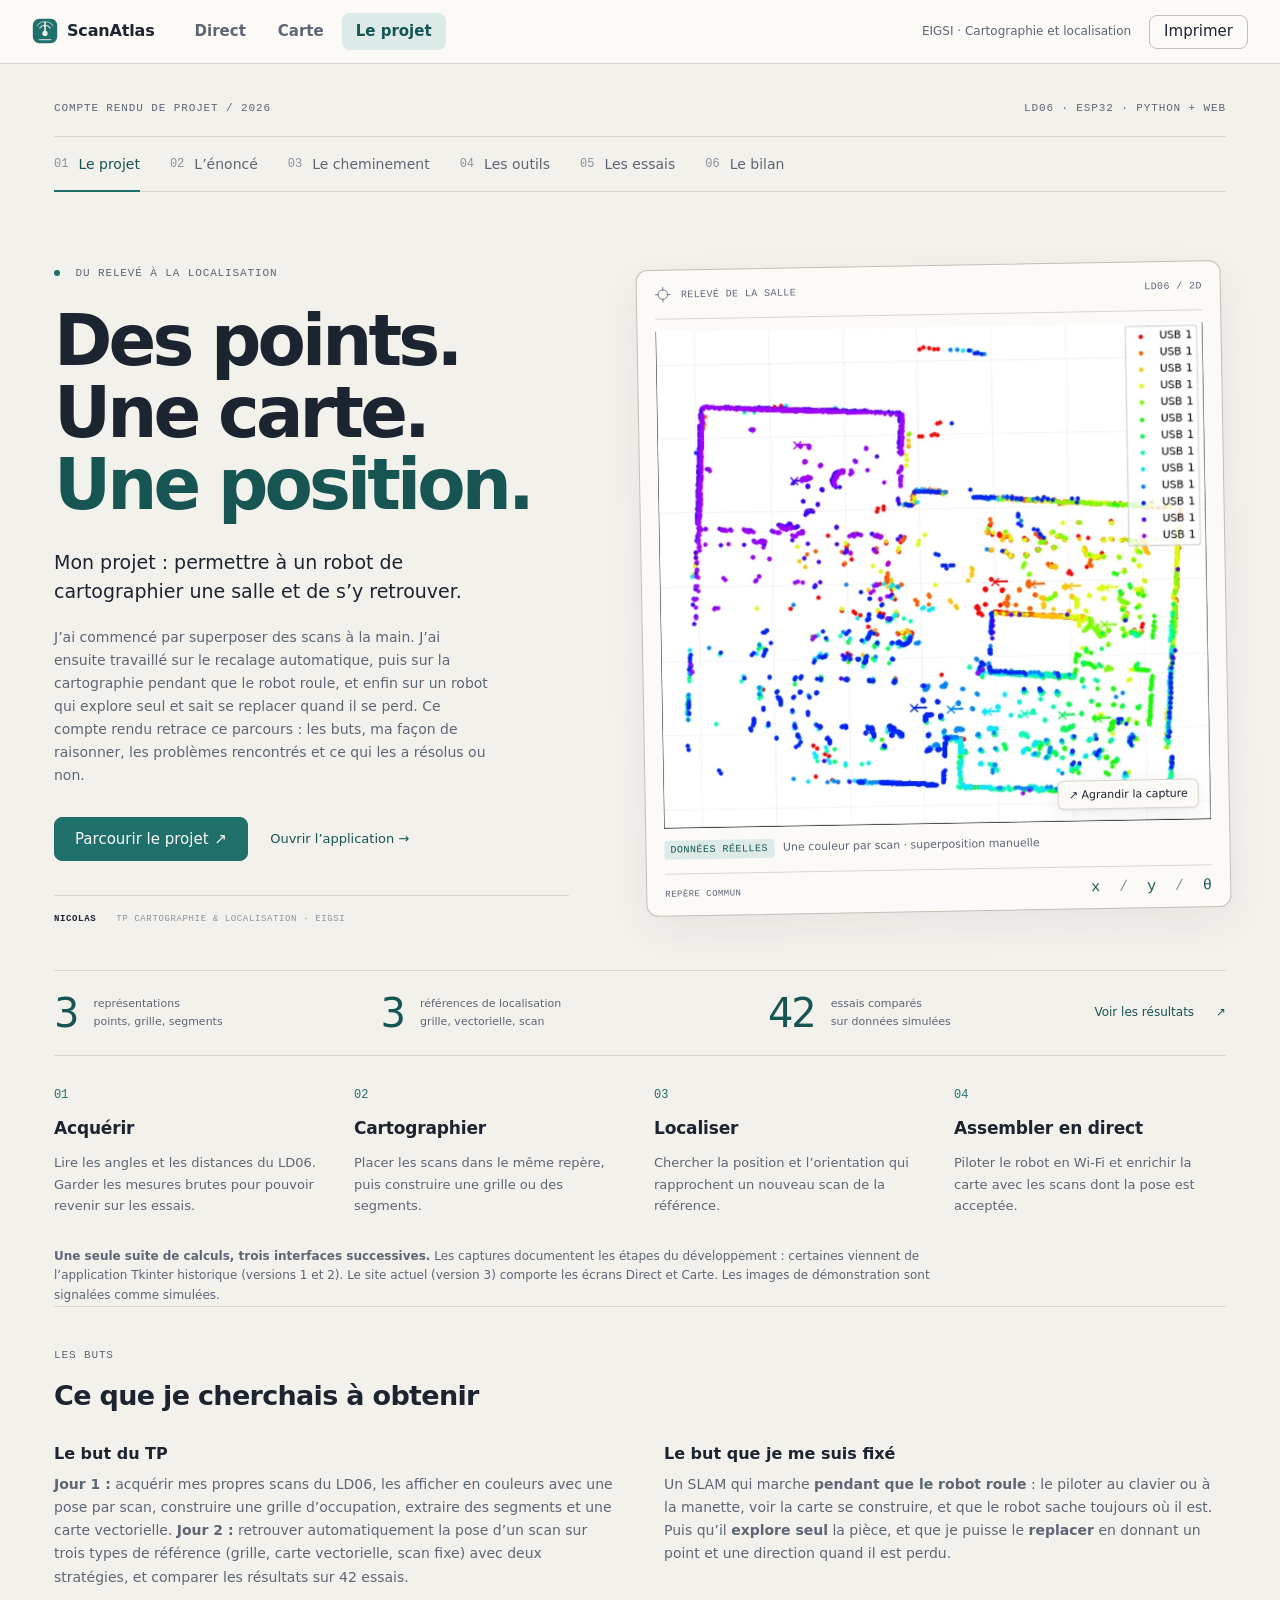
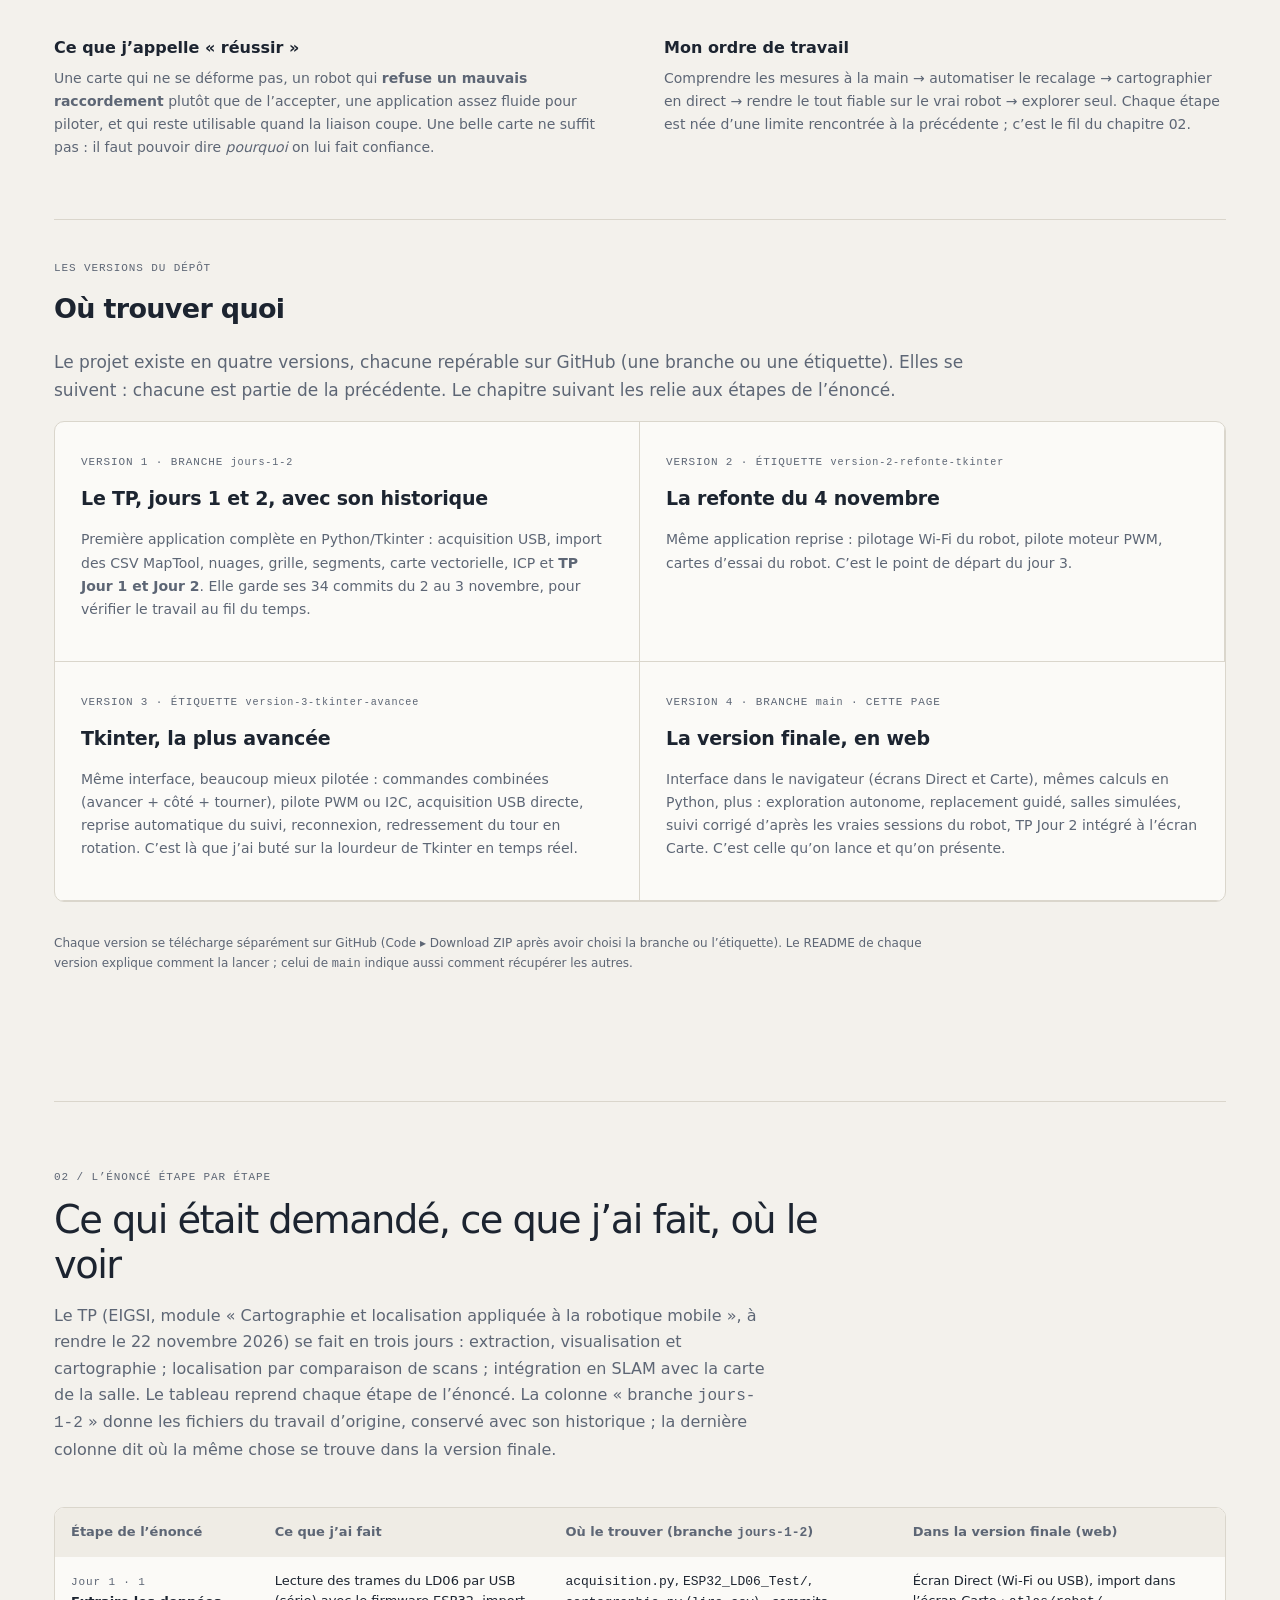
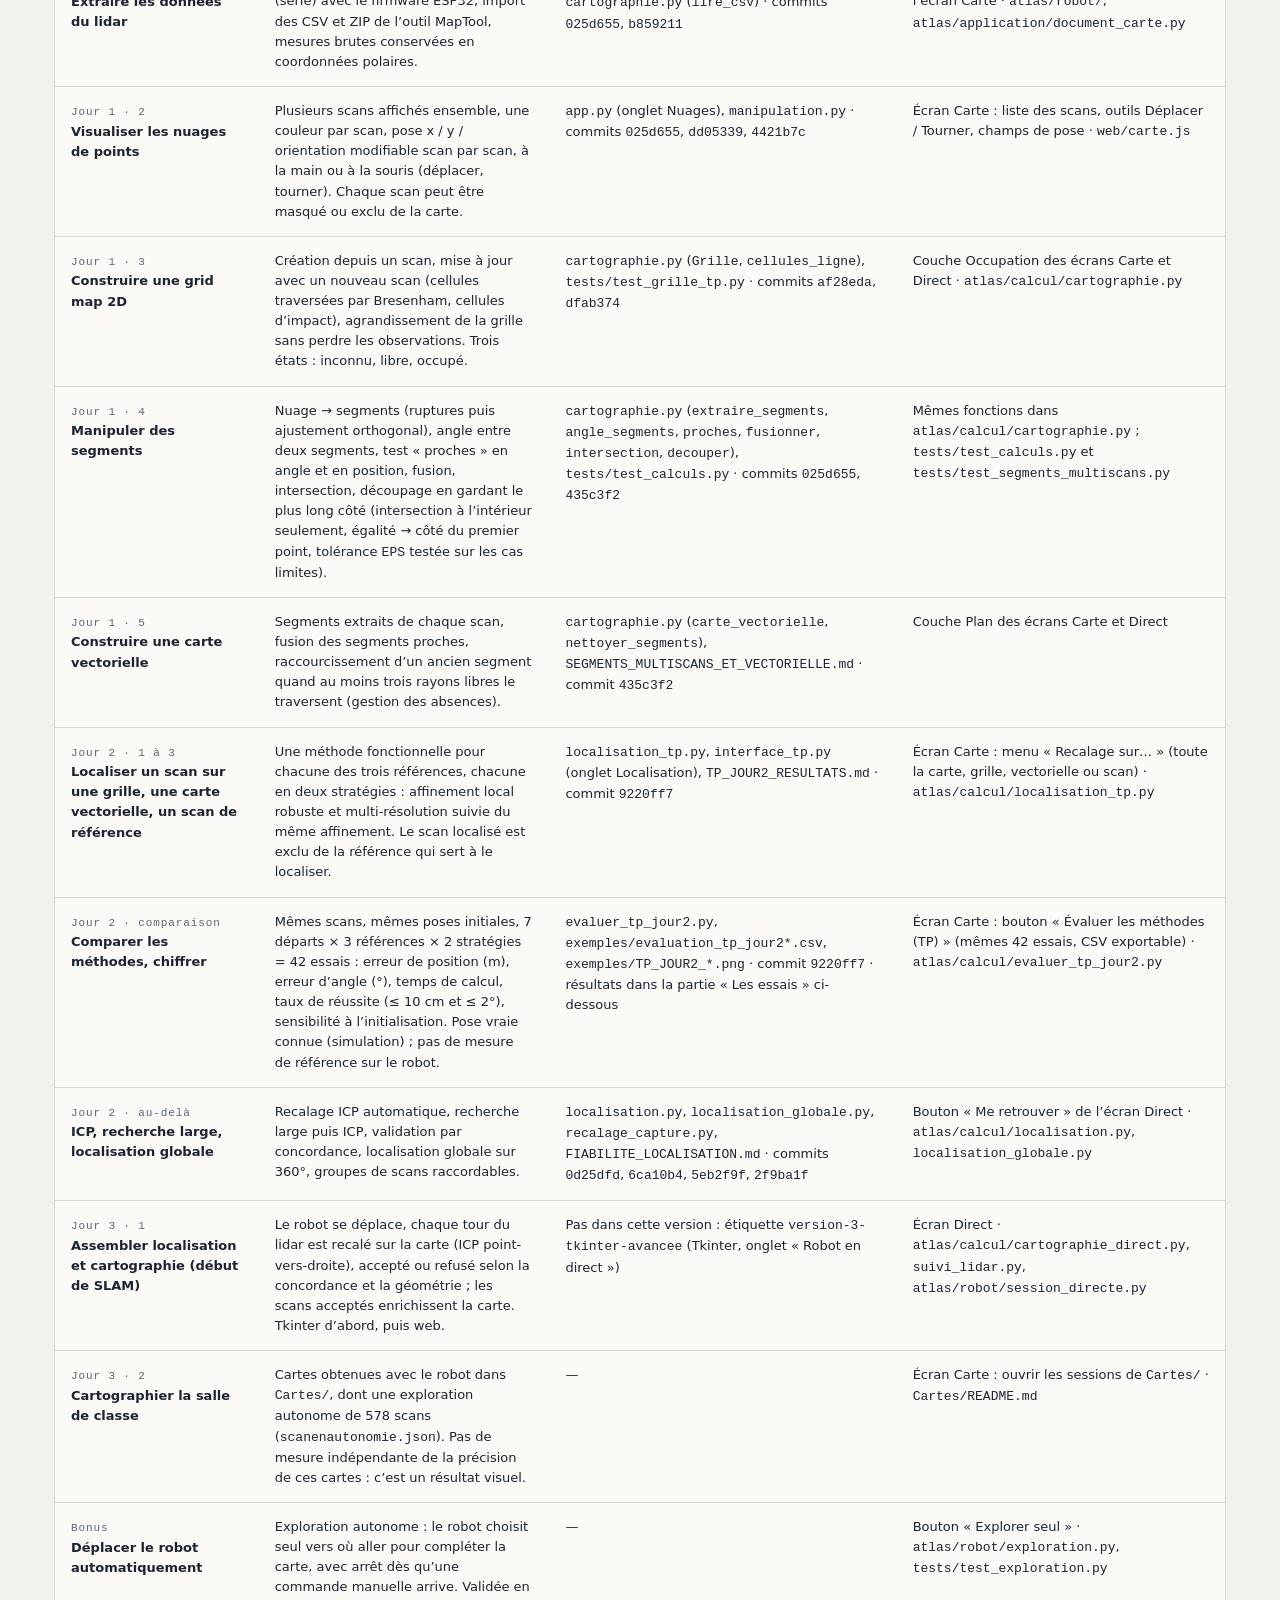
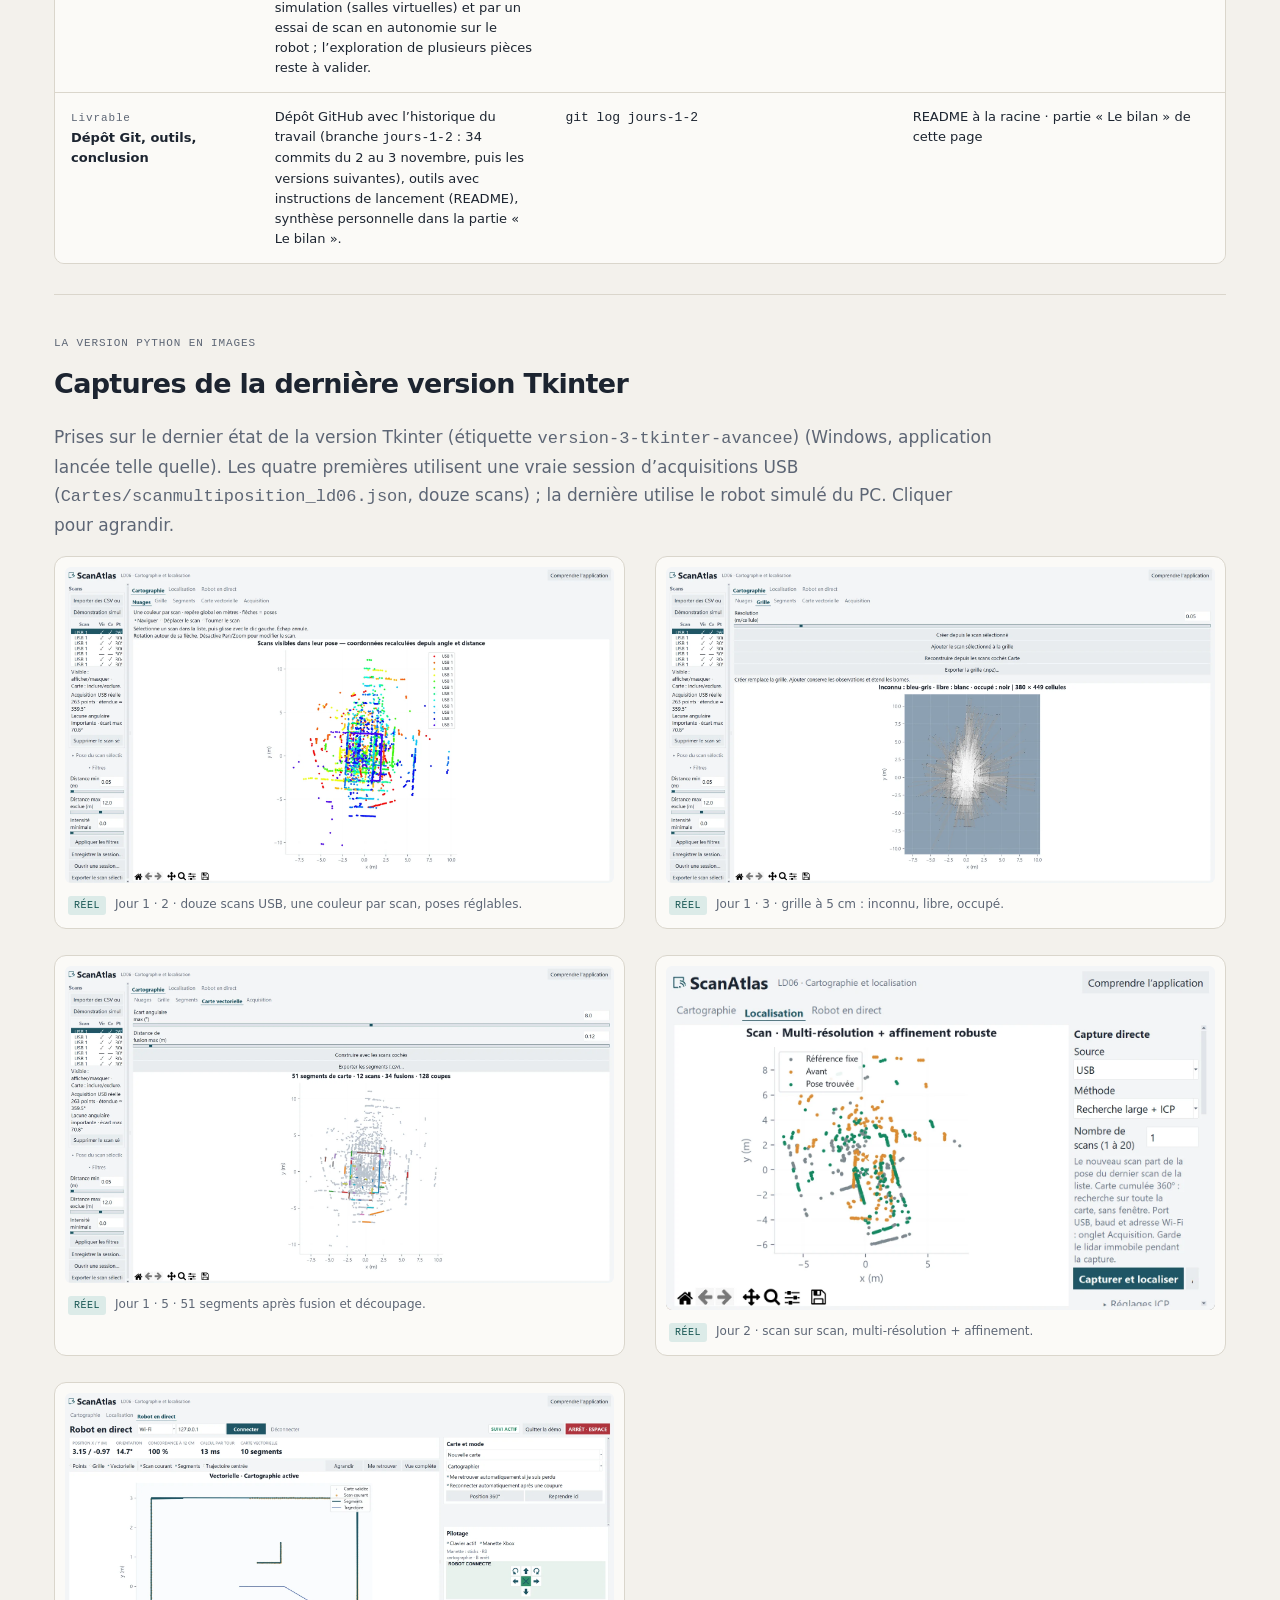
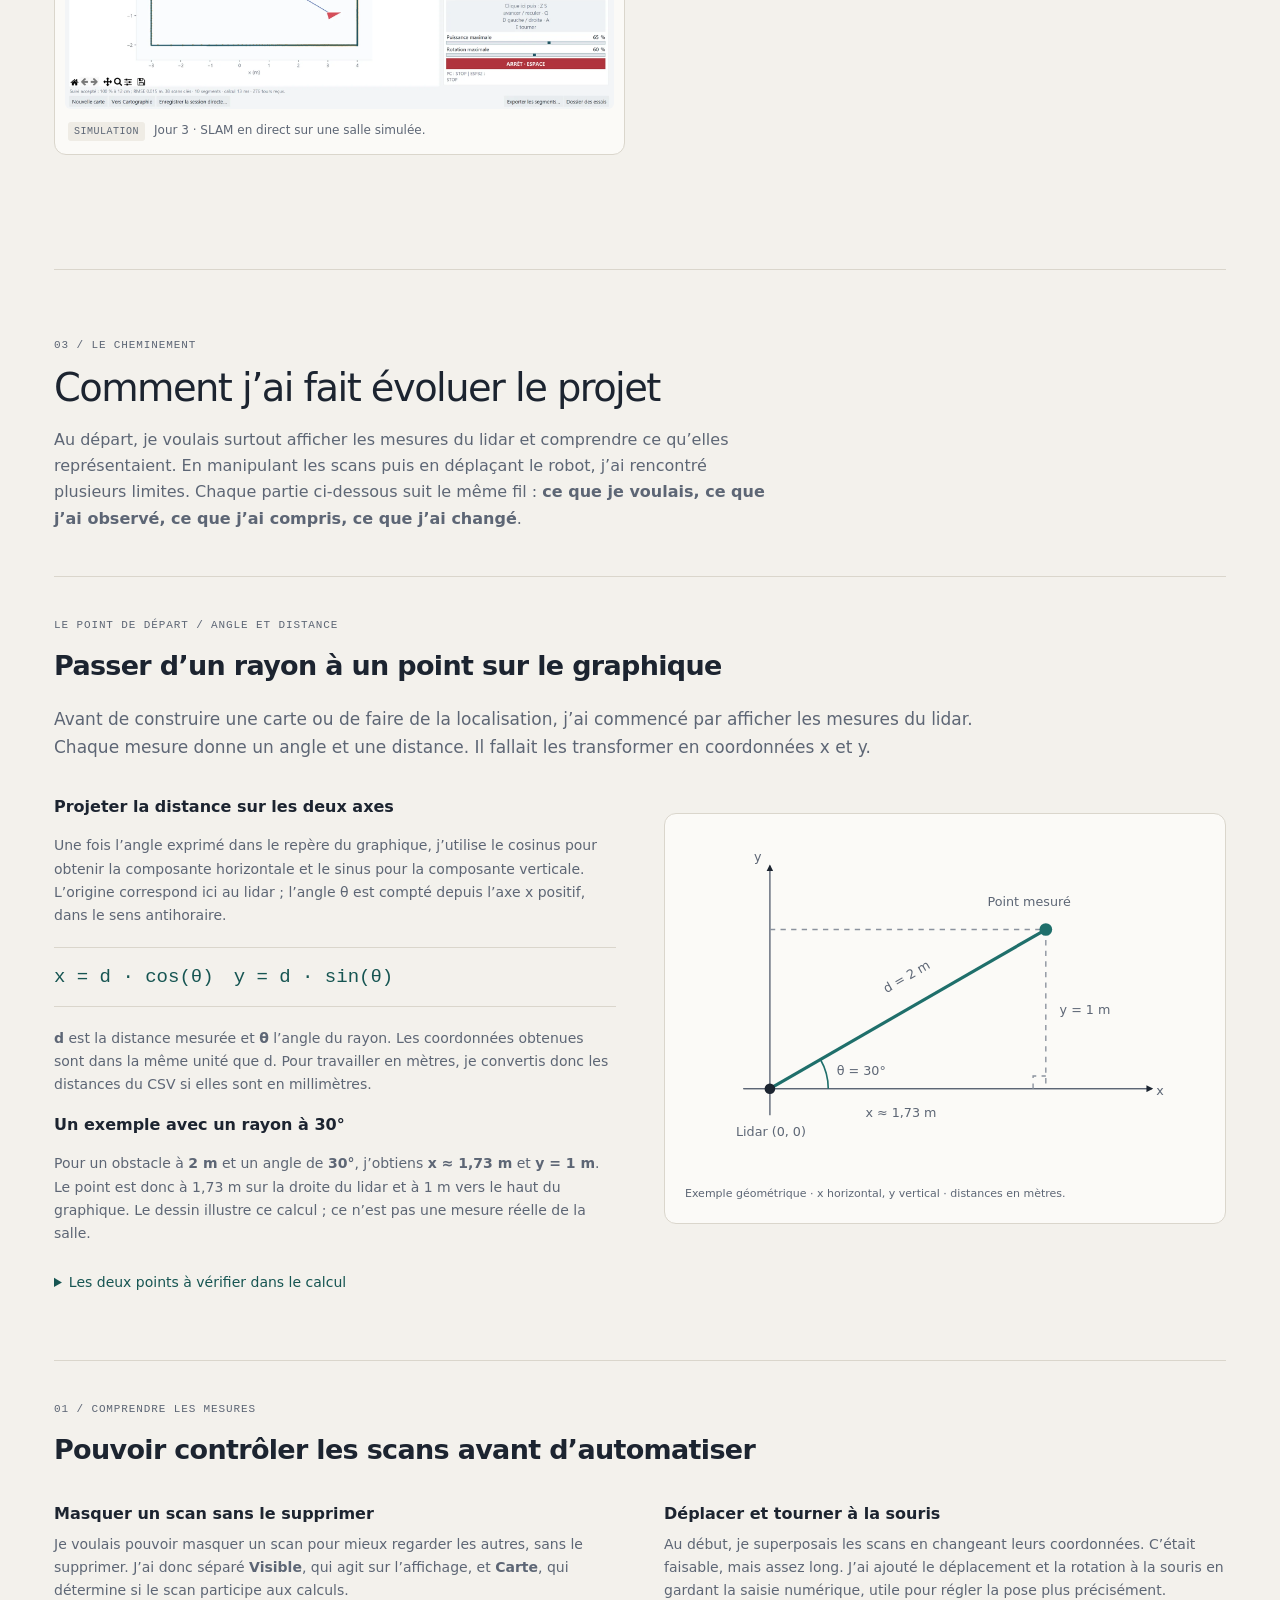
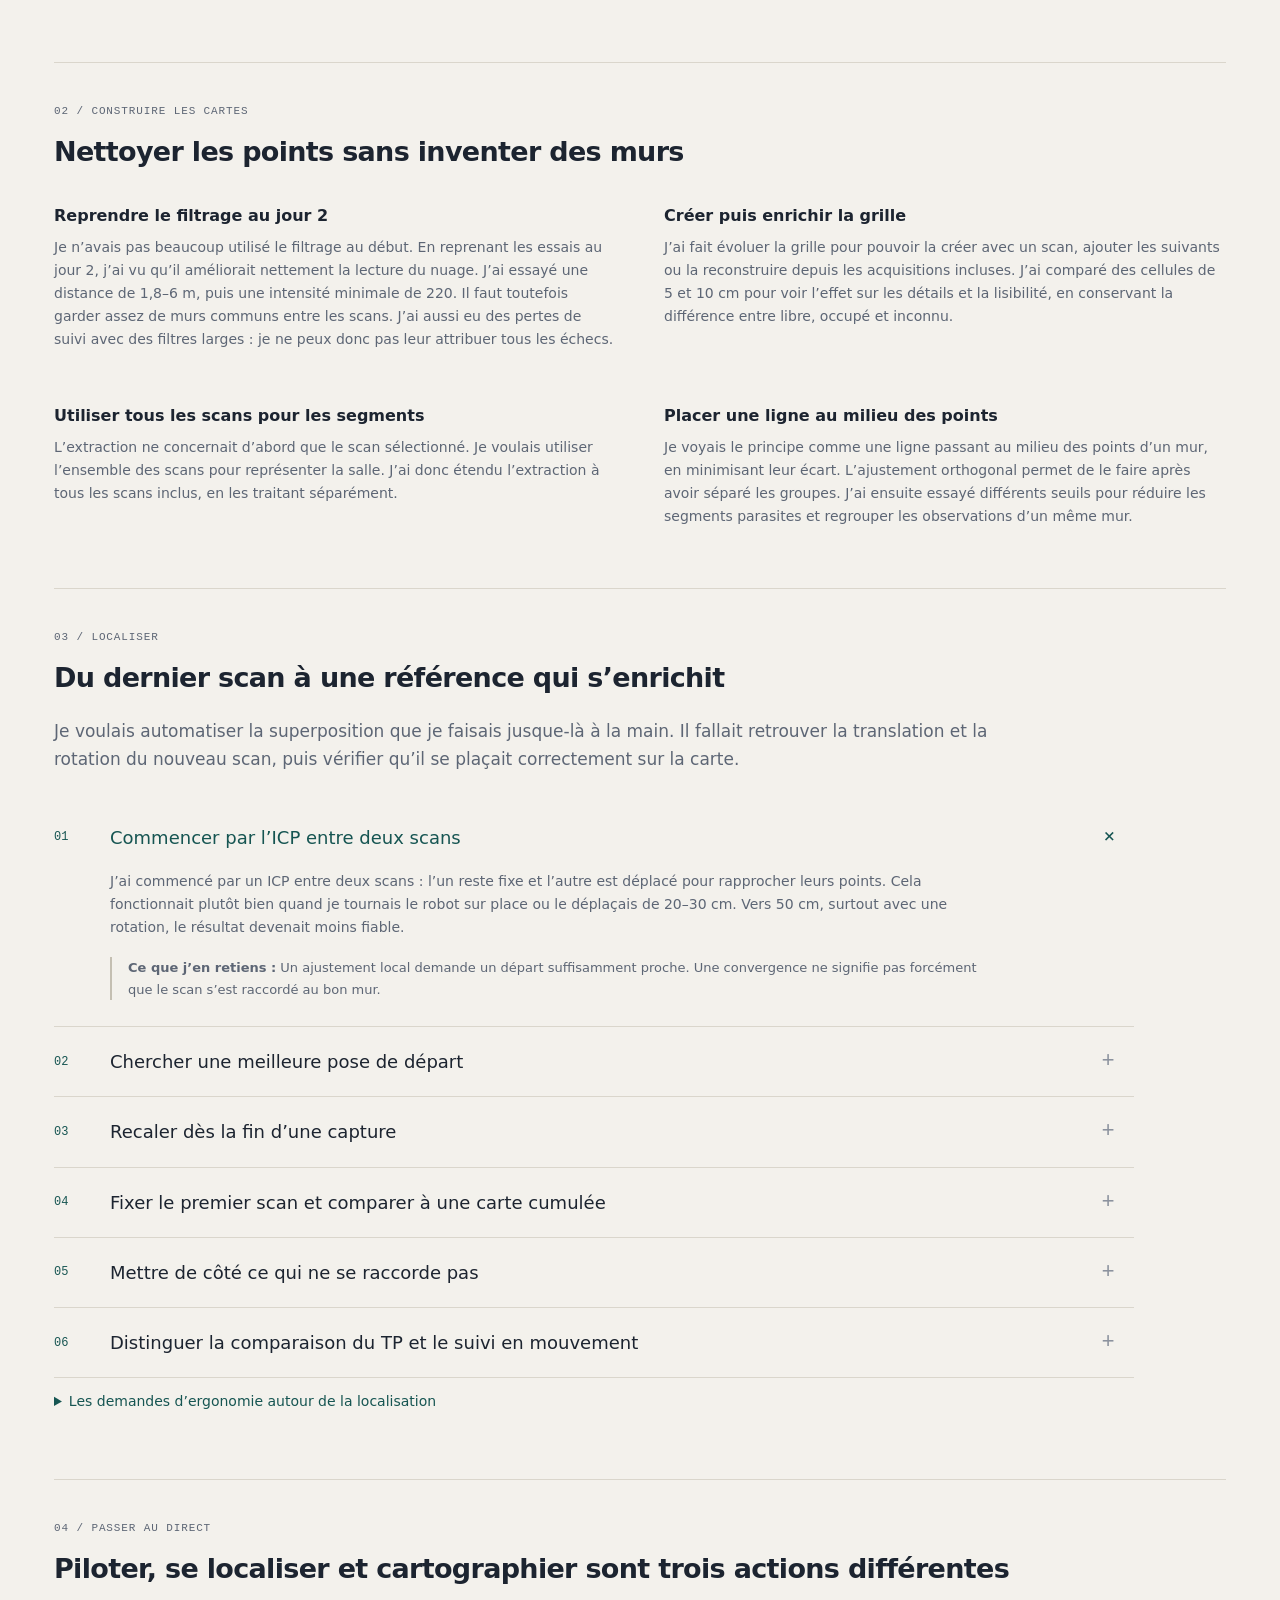
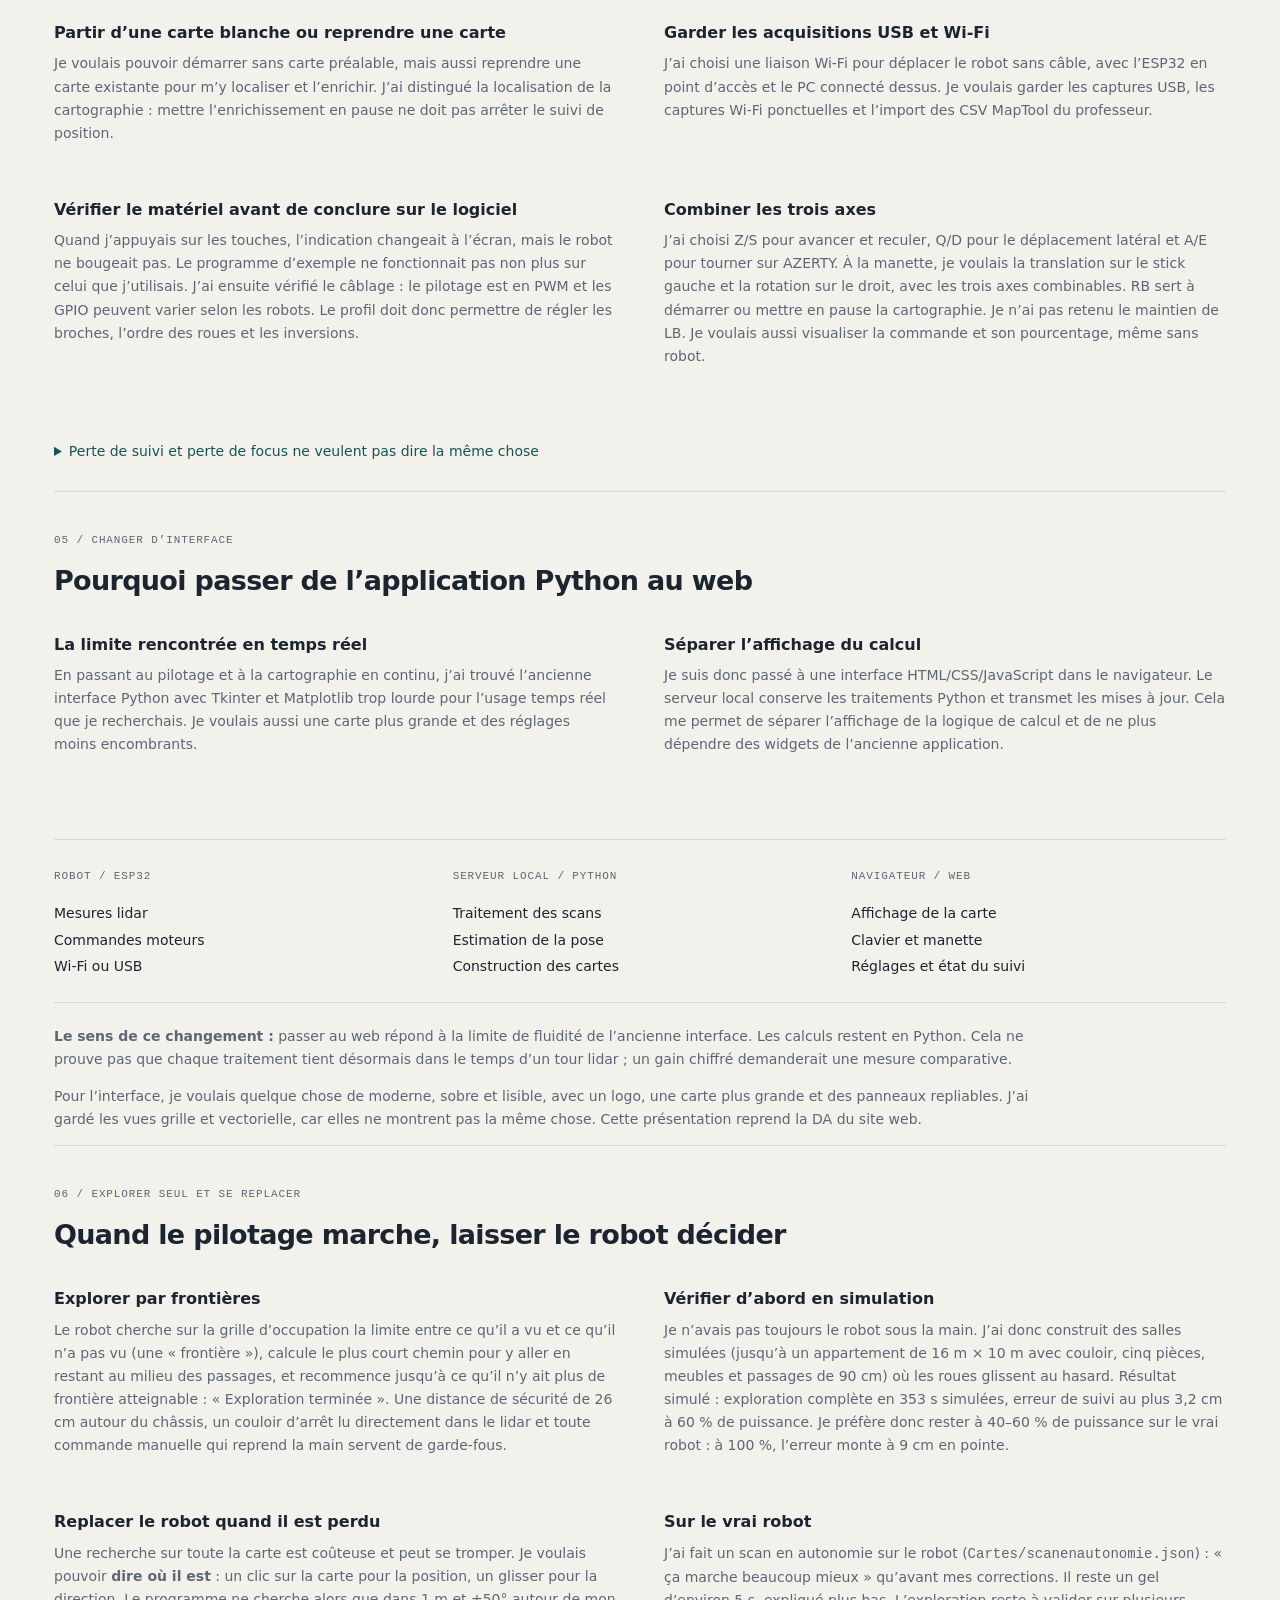
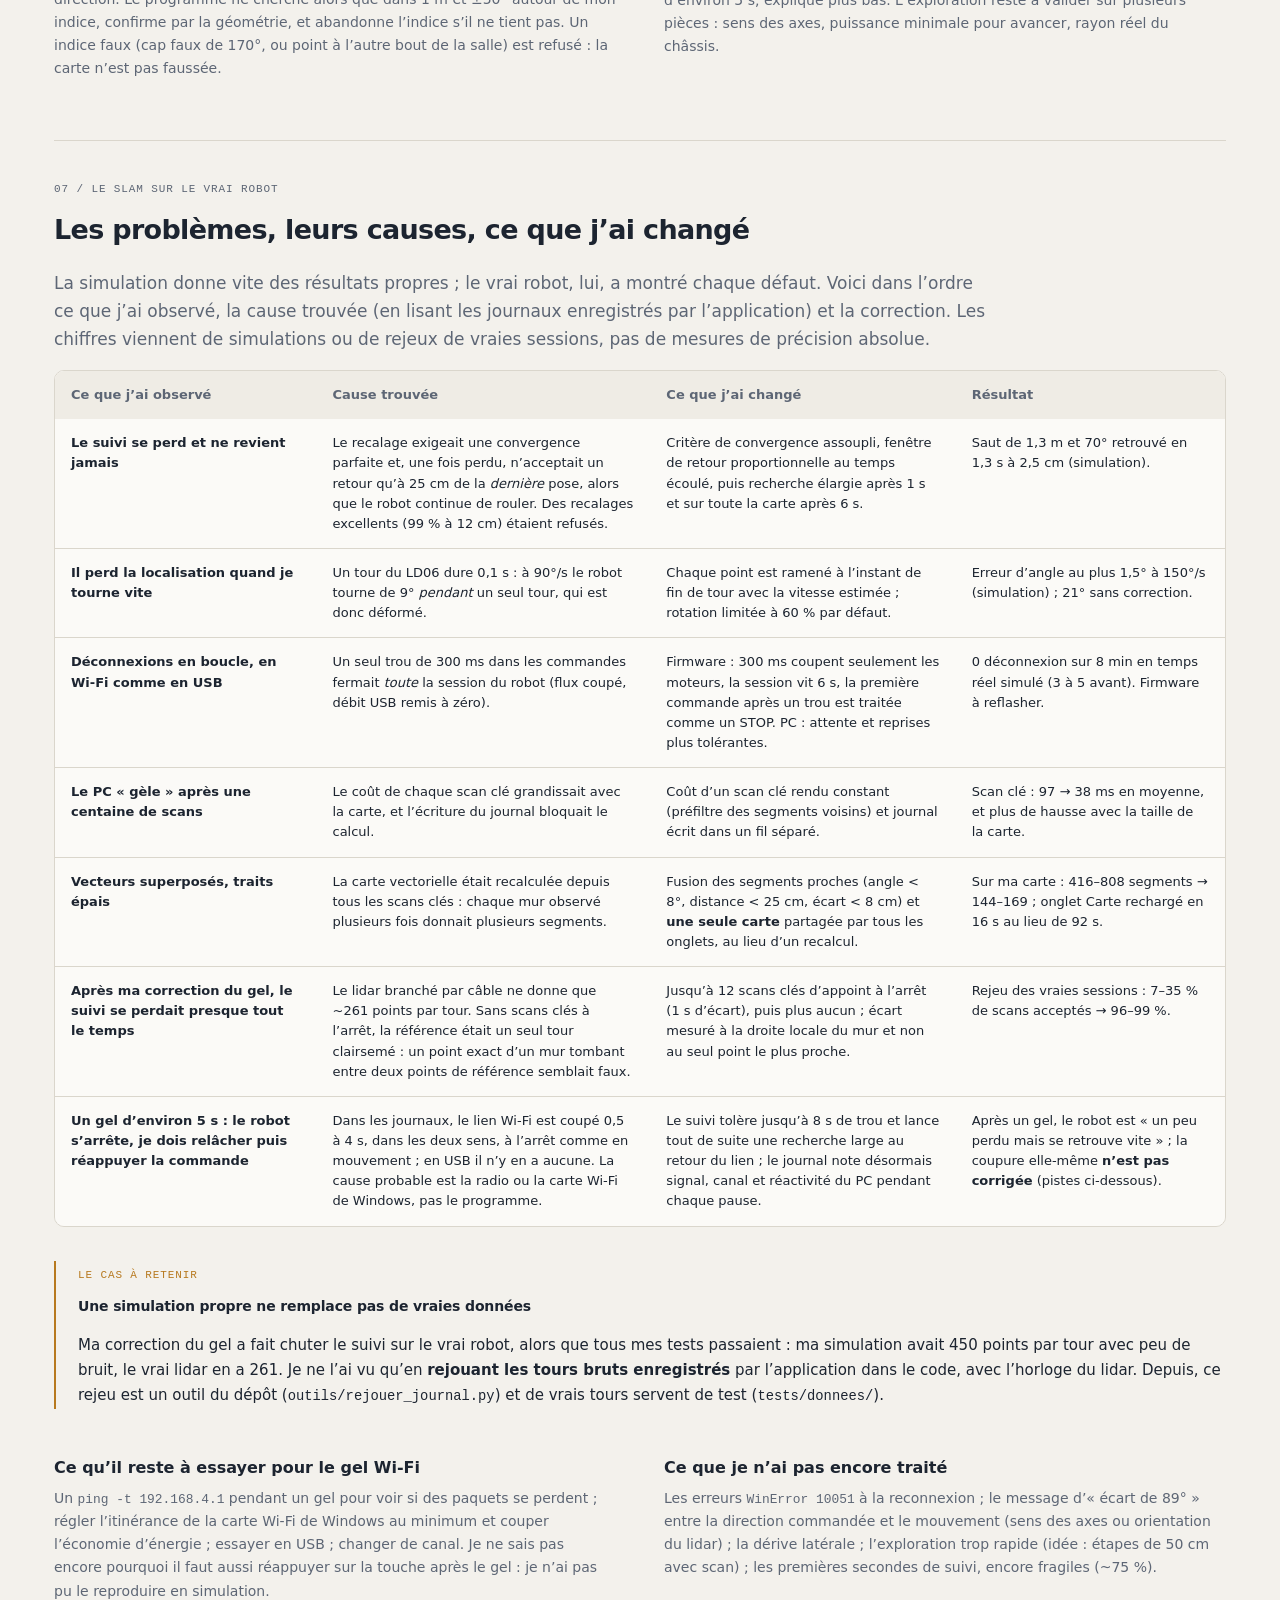
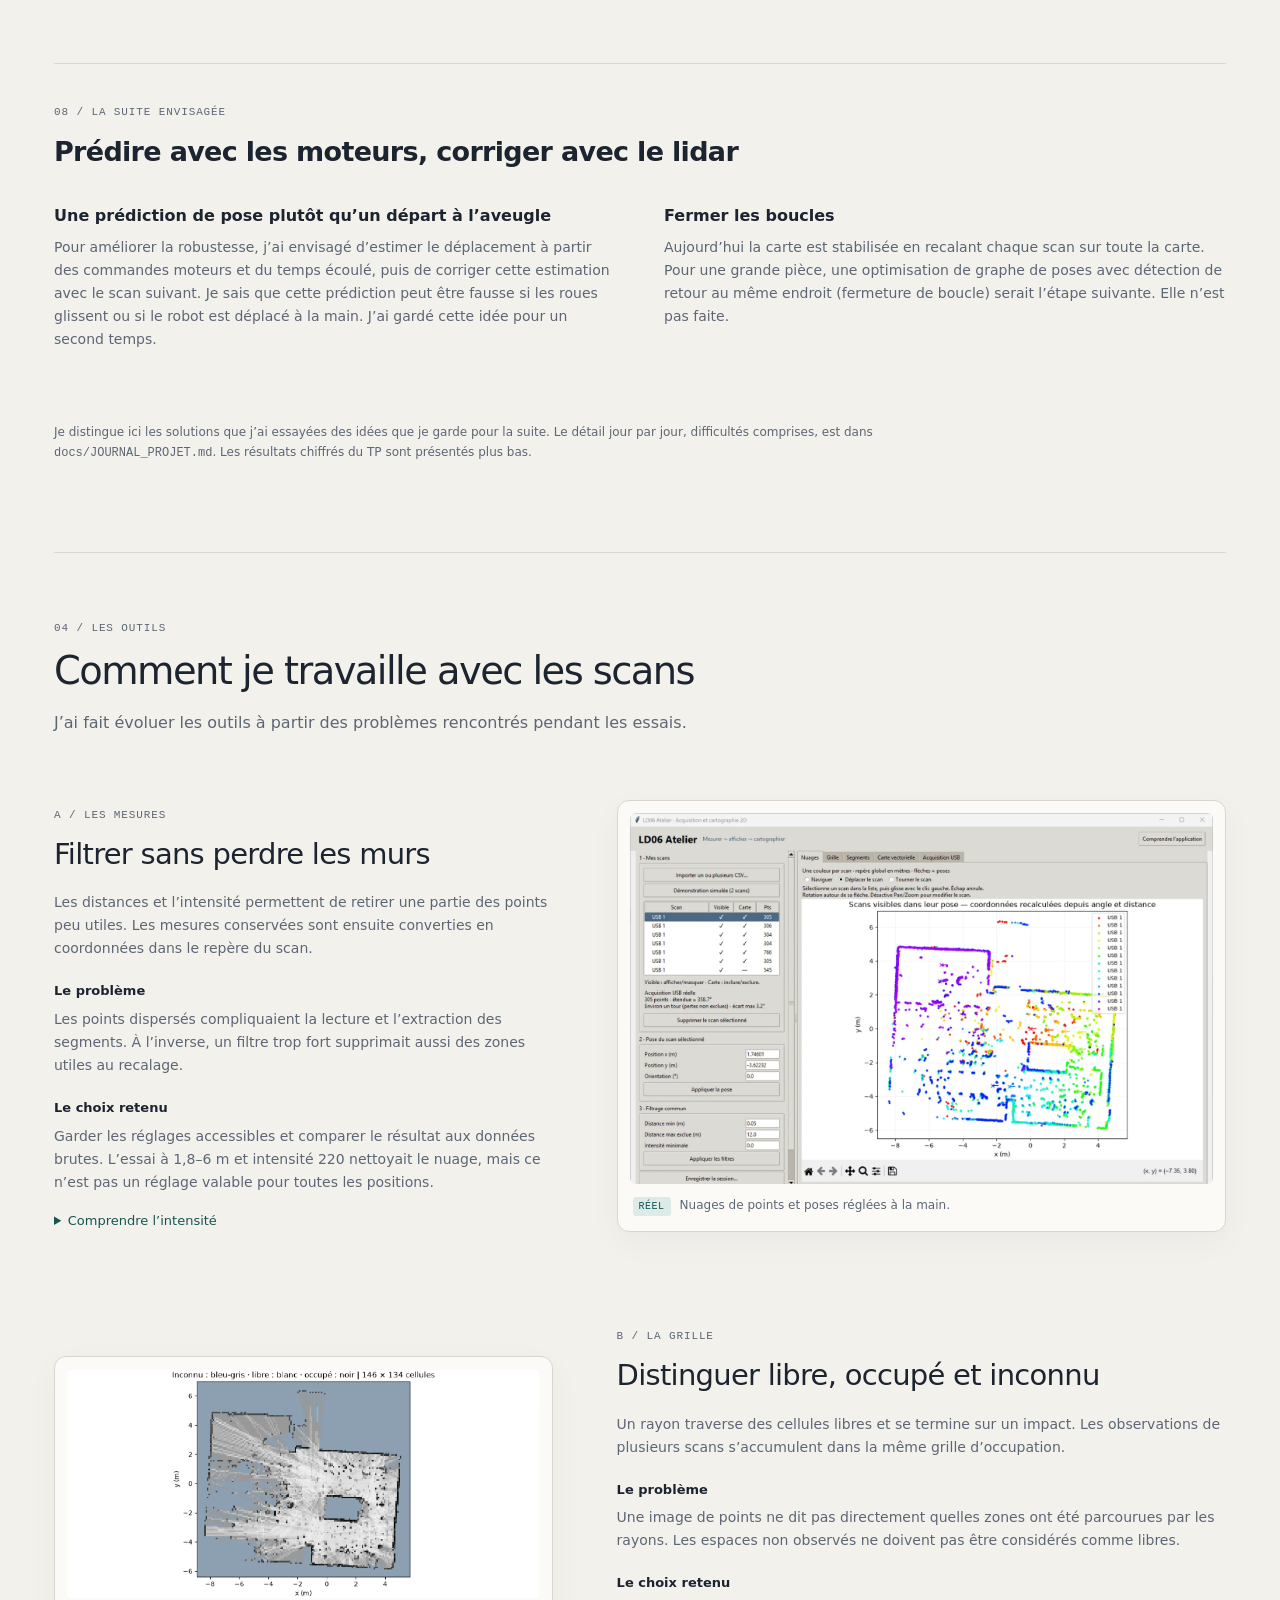
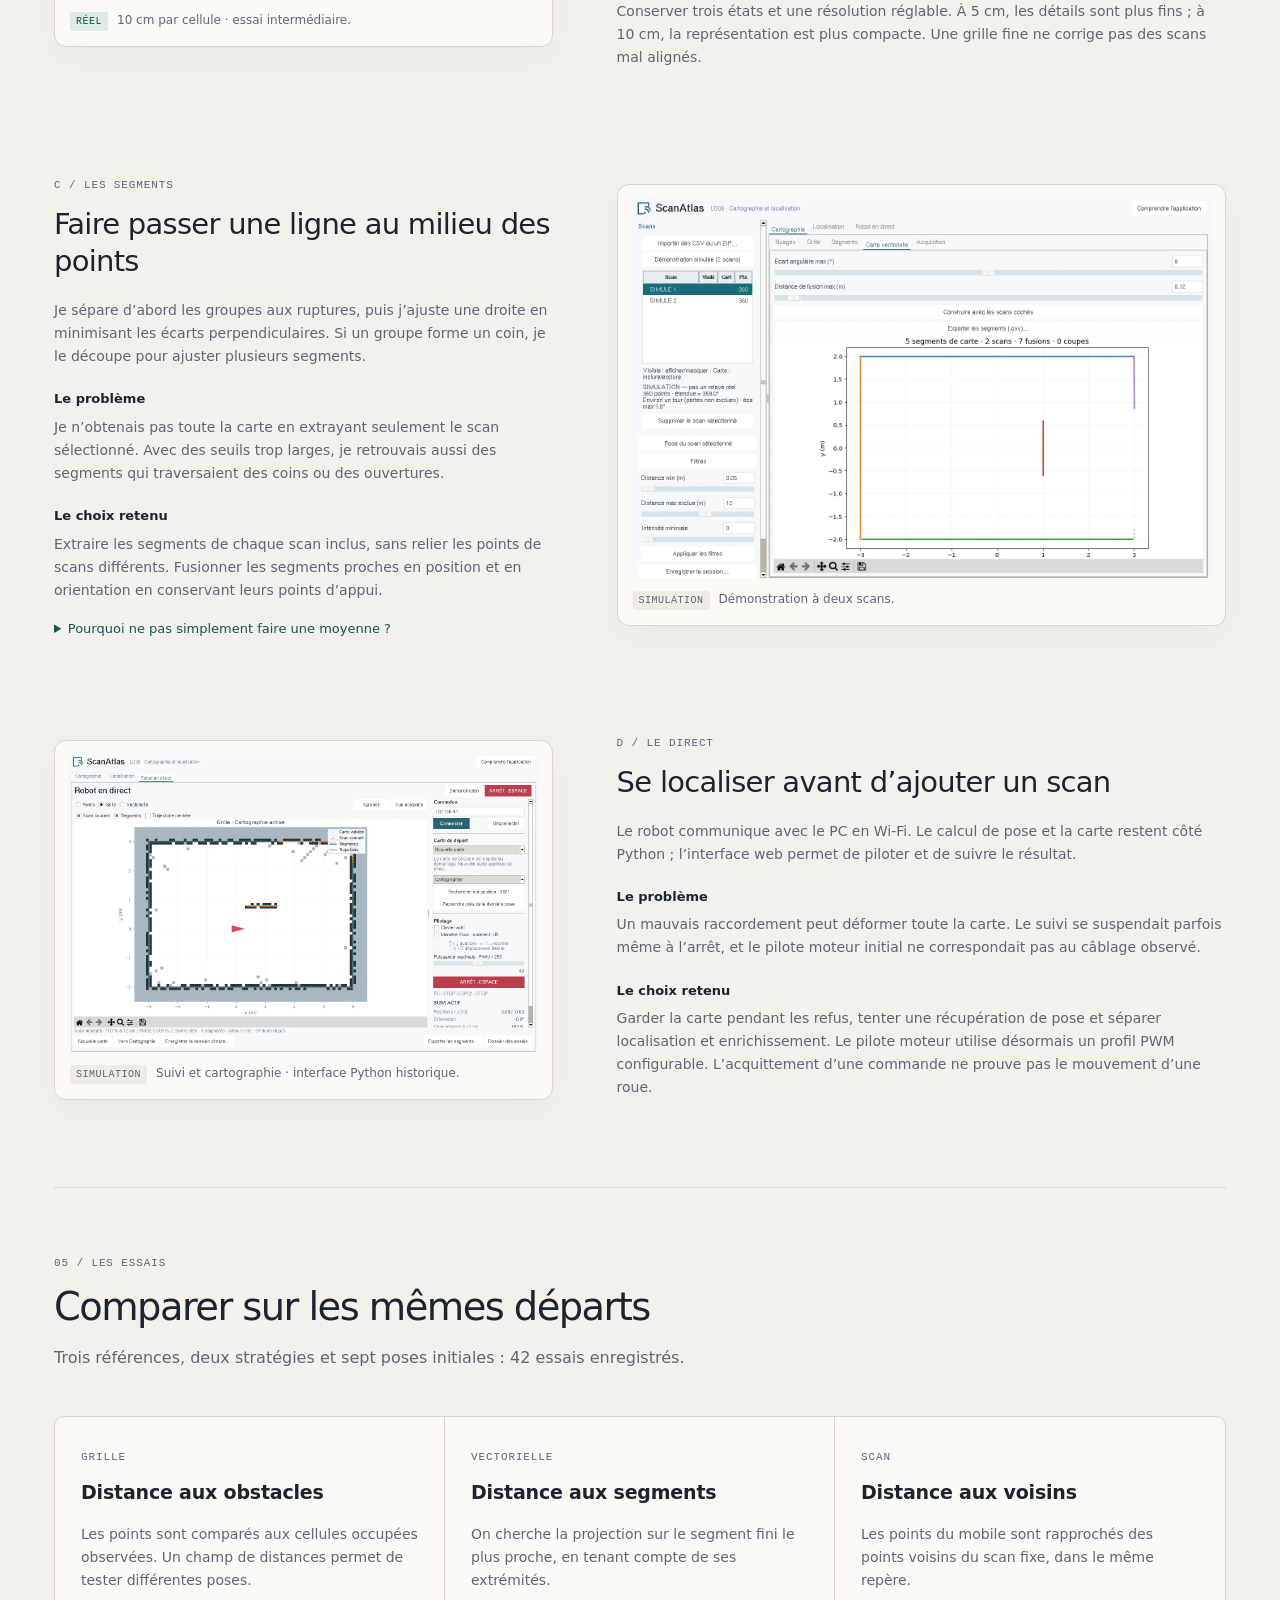
==== commit b209a9d1: "Dépôt : main devient la version web, anciennes versions en étiquettes Co-Authored-By: Claude Sonnet " ====
--- a/web/presentation.html
+++ b/web/presentation.html
@@ -17,12 +17,12 @@
 <article><h4>Ce que j’appelle « réussir »</h4><p>Une carte qui ne se déforme pas, un robot qui <strong>refuse un mauvais raccordement</strong> plutôt que de l’accepter, une application assez fluide pour piloter, et qui reste utilisable quand la liaison coupe. Une belle carte ne suffit pas : il faut pouvoir dire <em>pourquoi</em> on lui fait confiance.</p></article>
 <article><h4>Mon ordre de travail</h4><p>Comprendre les mesures à la main → automatiser le recalage → cartographier en direct → rendre le tout fiable sur le vrai robot → explorer seul. Chaque étape est née d’une limite rencontrée à la précédente ; c’est le fil du chapitre 02.</p></article>
 </div></div>
-<div class="journal-partie versions"><span class="repere">LES VERSIONS DU DÉPÔT</span><h3>Où trouver quoi</h3><p class="journal-intro">Le projet existe en quatre versions, chacune dans sa branche GitHub. Elles se suivent : chacune est partie de la précédente. Le chapitre suivant les relie aux étapes de l’énoncé.</p>
-<div class="references versions-depot versions-4"><article><span class="repere">VERSION 1 · BRANCHE <code>jours-1-2</code></span><h3>Le TP, jours 1 et 2, avec son historique</h3><p>Première application complète en Python/Tkinter : acquisition USB, import des CSV MapTool, nuages, grille, segments, carte vectorielle, ICP et <strong>TP Jour 1 et Jour 2</strong>. Elle garde ses 34 commits du 2 au 3 novembre, pour vérifier le travail au fil du temps.</p></article><article><span class="repere">VERSION 2 · BRANCHE <code>main</code></span><h3>La refonte du 4 novembre</h3><p>Même application reprise : pilotage Wi-Fi du robot, pilote moteur PWM, cartes d’essai du robot. C’est le point de départ du jour 3.</p></article><article><span class="repere">VERSION 3 · BRANCHE <code>claude/commandes-combinees</code></span><h3>Tkinter, la plus avancée</h3><p>Même interface, beaucoup mieux pilotée : commandes combinées (avancer + côté + tourner), pilote PWM ou I2C, acquisition USB directe, reprise automatique du suivi, reconnexion, redressement du tour en rotation. C’est là que j’ai buté sur la lourdeur de Tkinter en temps réel.</p></article><article><span class="repere">VERSION 4 · BRANCHE <code>claude/interface-web</code> · CETTE PAGE</span><h3>La version finale, en web</h3><p>Interface dans le navigateur (écrans Direct et Carte), mêmes calculs en Python, plus : exploration autonome, replacement guidé, salles simulées, suivi corrigé d’après les vraies sessions du robot, TP Jour 2 intégré à l’écran Carte. C’est celle qu’on lance et qu’on présente.</p></article></div><p class="note-version">Les branches se téléchargent séparément sur GitHub (Code ▸ Download ZIP après avoir choisi la branche). Le README de chaque branche explique comment la lancer ; celui de cette version indique aussi comment récupérer les autres.</p></div>
+<div class="journal-partie versions"><span class="repere">LES VERSIONS DU DÉPÔT</span><h3>Où trouver quoi</h3><p class="journal-intro">Le projet existe en quatre versions, chacune repérable sur GitHub (une branche ou une étiquette). Elles se suivent : chacune est partie de la précédente. Le chapitre suivant les relie aux étapes de l’énoncé.</p>
+<div class="references versions-depot versions-4"><article><span class="repere">VERSION 1 · BRANCHE <code>jours-1-2</code></span><h3>Le TP, jours 1 et 2, avec son historique</h3><p>Première application complète en Python/Tkinter : acquisition USB, import des CSV MapTool, nuages, grille, segments, carte vectorielle, ICP et <strong>TP Jour 1 et Jour 2</strong>. Elle garde ses 34 commits du 2 au 3 novembre, pour vérifier le travail au fil du temps.</p></article><article><span class="repere">VERSION 2 · ÉTIQUETTE <code>version-2-refonte-tkinter</code></span><h3>La refonte du 4 novembre</h3><p>Même application reprise : pilotage Wi-Fi du robot, pilote moteur PWM, cartes d’essai du robot. C’est le point de départ du jour 3.</p></article><article><span class="repere">VERSION 3 · ÉTIQUETTE <code>version-3-tkinter-avancee</code></span><h3>Tkinter, la plus avancée</h3><p>Même interface, beaucoup mieux pilotée : commandes combinées (avancer + côté + tourner), pilote PWM ou I2C, acquisition USB directe, reprise automatique du suivi, reconnexion, redressement du tour en rotation. C’est là que j’ai buté sur la lourdeur de Tkinter en temps réel.</p></article><article><span class="repere">VERSION 4 · BRANCHE <code>main</code> · CETTE PAGE</span><h3>La version finale, en web</h3><p>Interface dans le navigateur (écrans Direct et Carte), mêmes calculs en Python, plus : exploration autonome, replacement guidé, salles simulées, suivi corrigé d’après les vraies sessions du robot, TP Jour 2 intégré à l’écran Carte. C’est celle qu’on lance et qu’on présente.</p></article></div><p class="note-version">Chaque version se télécharge séparément sur GitHub (Code ▸ Download ZIP après avoir choisi la branche ou l’étiquette). Le README de chaque version explique comment la lancer ; celui de <code>main</code> indique aussi comment récupérer les autres.</p></div>
 </section>
 <section id="enonce" class="chapitre"><div class="titre-section"><p class="sur-titre">02 / L’ÉNONCÉ ÉTAPE PAR ÉTAPE</p><h2>Ce qui était demandé, ce que j’ai fait, où le voir</h2><p>Le TP (EIGSI, module « Cartographie et localisation appliquée à la robotique mobile », à rendre le 22 novembre 2026) se fait en trois jours : extraction, visualisation et cartographie ; localisation par comparaison de scans ; intégration en SLAM avec la carte de la salle. Le tableau reprend chaque étape de l’énoncé. La colonne « branche <code>jours-1-2</code> » donne les fichiers du travail d’origine, conservé avec son historique ; la dernière colonne dit où la même chose se trouve dans la version finale.</p></div>
-<div class="table-scroll table-problemes"><table class="resultats"><thead><tr><th>Étape de l’énoncé</th><th>Ce que j’ai fait</th><th>Où le trouver (branche <code>jours-1-2</code>)</th><th>Dans la version finale (web)</th></tr></thead><tbody><tr><th scope="row"><span class="repere">Jour 1 · 1</span><br>Extraire les données du lidar</th><td>Lecture des trames du LD06 par USB (série) avec le firmware ESP32, import des CSV et ZIP de l’outil MapTool, mesures brutes conservées en coordonnées polaires.</td><td><code>acquisition.py</code>, <code>ESP32_LD06_Test/</code>, <code>cartographie.py</code> (<code>lire_csv</code>) · commits <code>025d655</code>, <code>b859211</code></td><td>Écran Direct (Wi-Fi ou USB), import dans l’écran Carte · <code>atlas/robot/</code>, <code>atlas/application/document_carte.py</code></td></tr><tr><th scope="row"><span class="repere">Jour 1 · 2</span><br>Visualiser les nuages de points</th><td>Plusieurs scans affichés ensemble, une couleur par scan, pose x / y / orientation modifiable scan par scan, à la main ou à la souris (déplacer, tourner). Chaque scan peut être masqué ou exclu de la carte.</td><td><code>app.py</code> (onglet Nuages), <code>manipulation.py</code> · commits <code>025d655</code>, <code>dd05339</code>, <code>4421b7c</code></td><td>Écran Carte : liste des scans, outils Déplacer / Tourner, champs de pose · <code>web/carte.js</code></td></tr><tr><th scope="row"><span class="repere">Jour 1 · 3</span><br>Construire une grid map 2D</th><td>Création depuis un scan, mise à jour avec un nouveau scan (cellules traversées par Bresenham, cellules d’impact), agrandissement de la grille sans perdre les observations. Trois états : inconnu, libre, occupé.</td><td><code>cartographie.py</code> (<code>Grille</code>, <code>cellules_ligne</code>), <code>tests/test_grille_tp.py</code> · commits <code>af28eda</code>, <code>dfab374</code></td><td>Couche Occupation des écrans Carte et Direct · <code>atlas/calcul/cartographie.py</code></td></tr><tr><th scope="row"><span class="repere">Jour 1 · 4</span><br>Manipuler des segments</th><td>Nuage → segments (ruptures puis ajustement orthogonal), angle entre deux segments, test « proches » en angle et en position, fusion, intersection, découpage en gardant le plus long côté (intersection à l’intérieur seulement, égalité → côté du premier point, tolérance <code>EPS</code> testée sur les cas limites).</td><td><code>cartographie.py</code> (<code>extraire_segments</code>, <code>angle_segments</code>, <code>proches</code>, <code>fusionner</code>, <code>intersection</code>, <code>decouper</code>), <code>tests/test_calculs.py</code> · commits <code>025d655</code>, <code>435c3f2</code></td><td>Mêmes fonctions dans <code>atlas/calcul/cartographie.py</code> ; <code>tests/test_calculs.py</code> et <code>tests/test_segments_multiscans.py</code></td></tr><tr><th scope="row"><span class="repere">Jour 1 · 5</span><br>Construire une carte vectorielle</th><td>Segments extraits de chaque scan, fusion des segments proches, raccourcissement d’un ancien segment quand au moins trois rayons libres le traversent (gestion des absences).</td><td><code>cartographie.py</code> (<code>carte_vectorielle</code>, <code>nettoyer_segments</code>), <code>SEGMENTS_MULTISCANS_ET_VECTORIELLE.md</code> · commit <code>435c3f2</code></td><td>Couche Plan des écrans Carte et Direct</td></tr><tr><th scope="row"><span class="repere">Jour 2 · 1 à 3</span><br>Localiser un scan sur une grille, une carte vectorielle, un scan de référence</th><td>Une méthode fonctionnelle pour chacune des trois références, chacune en deux stratégies : affinement local robuste et multi-résolution suivie du même affinement. Le scan localisé est exclu de la référence qui sert à le localiser.</td><td><code>localisation_tp.py</code>, <code>interface_tp.py</code> (onglet Localisation), <code>TP_JOUR2_RESULTATS.md</code> · commit <code>9220ff7</code></td><td>Écran Carte : menu « Recalage sur… » (toute la carte, grille, vectorielle ou scan) · <code>atlas/calcul/localisation_tp.py</code></td></tr><tr><th scope="row"><span class="repere">Jour 2 · comparaison</span><br>Comparer les méthodes, chiffrer</th><td>Mêmes scans, mêmes poses initiales, 7 départs × 3 références × 2 stratégies = 42 essais : erreur de position (m), erreur d’angle (°), temps de calcul, taux de réussite (≤ 10 cm et ≤ 2°), sensibilité à l’initialisation. Pose vraie connue (simulation) ; pas de mesure de référence sur le robot.</td><td><code>evaluer_tp_jour2.py</code>, <code>exemples/evaluation_tp_jour2*.csv</code>, <code>exemples/TP_JOUR2_*.png</code> · commit <code>9220ff7</code> · résultats dans la partie « Les essais » ci-dessous</td><td>Écran Carte : bouton « Évaluer les méthodes (TP) » (mêmes 42 essais, CSV exportable) · <code>atlas/calcul/evaluer_tp_jour2.py</code></td></tr><tr><th scope="row"><span class="repere">Jour 2 · au-delà</span><br>ICP, recherche large, localisation globale</th><td>Recalage ICP automatique, recherche large puis ICP, validation par concordance, localisation globale sur 360°, groupes de scans raccordables.</td><td><code>localisation.py</code>, <code>localisation_globale.py</code>, <code>recalage_capture.py</code>, <code>FIABILITE_LOCALISATION.md</code> · commits <code>0d25dfd</code>, <code>6ca10b4</code>, <code>5eb2f9f</code>, <code>2f9ba1f</code></td><td>Bouton « Me retrouver » de l’écran Direct · <code>atlas/calcul/localisation.py</code>, <code>localisation_globale.py</code></td></tr><tr><th scope="row"><span class="repere">Jour 3 · 1</span><br>Assembler localisation et cartographie (début de SLAM)</th><td>Le robot se déplace, chaque tour du lidar est recalé sur la carte (ICP point-vers-droite), accepté ou refusé selon la concordance et la géométrie ; les scans acceptés enrichissent la carte. Tkinter d’abord, puis web.</td><td>Pas dans cette branche : branche <code>claude/commandes-combinees</code> (Tkinter, onglet « Robot en direct »)</td><td>Écran Direct · <code>atlas/calcul/cartographie_direct.py</code>, <code>suivi_lidar.py</code>, <code>atlas/robot/session_directe.py</code></td></tr><tr><th scope="row"><span class="repere">Jour 3 · 2</span><br>Cartographier la salle de classe</th><td>Cartes obtenues avec le robot dans <code>Cartes/</code>, dont une exploration autonome de 578 scans (<code>scanenautonomie.json</code>). Pas de mesure indépendante de la précision de ces cartes : c’est un résultat visuel.</td><td>—</td><td>Écran Carte : ouvrir les sessions de <code>Cartes/</code> · <code>Cartes/README.md</code></td></tr><tr><th scope="row"><span class="repere">Bonus</span><br>Déplacer le robot automatiquement</th><td>Exploration autonome : le robot choisit seul vers où aller pour compléter la carte, avec arrêt dès qu’une commande manuelle arrive. Validée en simulation (salles virtuelles) et par un essai de scan en autonomie sur le robot ; l’exploration de plusieurs pièces reste à valider.</td><td>—</td><td>Bouton « Explorer seul » · <code>atlas/robot/exploration.py</code>, <code>tests/test_exploration.py</code></td></tr><tr><th scope="row"><span class="repere">Livrable</span><br>Dépôt Git, outils, conclusion</th><td>Dépôt GitHub avec l’historique du travail (branche <code>jours-1-2</code> : 34 commits du 2 au 3 novembre, puis les versions suivantes), outils avec instructions de lancement (README), synthèse personnelle dans la partie « Le bilan ».</td><td><code>git log jours-1-2</code></td><td>README à la racine · partie « Le bilan » de cette page</td></tr></tbody></table></div>
-<div class="journal-partie"><span class="repere">LA VERSION PYTHON EN IMAGES</span><h3>Captures de la dernière version Tkinter</h3><p class="journal-intro">Prises sur le dernier état de la branche <code>claude/commandes-combinees</code> (Windows, application lancée telle quelle). Les quatre premières utilisent une vraie session d’acquisitions USB (<code>Cartes/scanmultiposition_ld06.json</code>, douze scans) ; la dernière utilise le robot simulé du PC. Cliquer pour agrandir.</p><div class="galerie-tk"><figure><button class="agrandir-image" data-image="presentation-assets/tk-nuages.webp" data-legende="Version Tkinter (branche claude/commandes-combinees) : douze acquisitions USB réelles, une couleur par scan."><img loading="lazy" src="presentation-assets/tk-nuages.webp" alt="Douze scans réels superposés dans l’application Tkinter" width="1800" height="1037"></button><figcaption><span class="etiquette">RÉEL</span> Jour 1 · 2 · douze scans USB, une couleur par scan, poses réglables.</figcaption></figure><figure><button class="agrandir-image" data-image="presentation-assets/tk-grille.webp" data-legende="Version Tkinter : grille d’occupation à 0,05 m, 380 × 449 cellules, construite avec les scans cochés. Bleu-gris = inconnu, blanc = libre, noir = occupé."><img loading="lazy" src="presentation-assets/tk-grille.webp" alt="Grille d’occupation construite à partir des scans réels" width="1800" height="1037"></button><figcaption><span class="etiquette">RÉEL</span> Jour 1 · 3 · grille à 5 cm : inconnu, libre, occupé.</figcaption></figure><figure><button class="agrandir-image" data-image="presentation-assets/tk-vectorielle.webp" data-legende="Version Tkinter : carte vectorielle de la même session, 51 segments, 34 fusions, 128 coupes."><img loading="lazy" src="presentation-assets/tk-vectorielle.webp" alt="Carte vectorielle de 51 segments sur les points des scans" width="1800" height="1037"></button><figcaption><span class="etiquette">RÉEL</span> Jour 1 · 5 · 51 segments après fusion et découpage.</figcaption></figure><figure><button class="agrandir-image" data-image="presentation-assets/tk-localisation.webp" data-legende="Version Tkinter : le scan mobile (« Avant ») est recalé sur une référence de type Scan par multi-résolution ; « Pose trouvée » en vert."><img loading="lazy" src="presentation-assets/tk-localisation.webp" alt="Superposition avant et après recalage d’un scan mobile sur un scan de référence" width="1800" height="1037"></button><figcaption><span class="etiquette">RÉEL</span> Jour 2 · scan sur scan, multi-résolution + affinement.</figcaption></figure><figure><button class="agrandir-image" data-image="presentation-assets/tk-direct.webp" data-legende="Version Tkinter : onglet « Robot en direct » avec le robot simulé du PC. Suivi accepté à 100 % à 12 cm, 38 scans clés, carte vectorielle en cours de construction, pavé de pilotage à droite."><img loading="lazy" src="presentation-assets/tk-direct.webp" alt="Onglet Robot en direct : carte vectorielle d’une salle simulée, trajectoire du robot et pilotage" width="1800" height="1037"></button><figcaption><span class="etiquette simulation">SIMULATION</span> Jour 3 · SLAM en direct sur une salle simulée.</figcaption></figure></div></div></section>
+<div class="table-scroll table-problemes"><table class="resultats"><thead><tr><th>Étape de l’énoncé</th><th>Ce que j’ai fait</th><th>Où le trouver (branche <code>jours-1-2</code>)</th><th>Dans la version finale (web)</th></tr></thead><tbody><tr><th scope="row"><span class="repere">Jour 1 · 1</span><br>Extraire les données du lidar</th><td>Lecture des trames du LD06 par USB (série) avec le firmware ESP32, import des CSV et ZIP de l’outil MapTool, mesures brutes conservées en coordonnées polaires.</td><td><code>acquisition.py</code>, <code>ESP32_LD06_Test/</code>, <code>cartographie.py</code> (<code>lire_csv</code>) · commits <code>025d655</code>, <code>b859211</code></td><td>Écran Direct (Wi-Fi ou USB), import dans l’écran Carte · <code>atlas/robot/</code>, <code>atlas/application/document_carte.py</code></td></tr><tr><th scope="row"><span class="repere">Jour 1 · 2</span><br>Visualiser les nuages de points</th><td>Plusieurs scans affichés ensemble, une couleur par scan, pose x / y / orientation modifiable scan par scan, à la main ou à la souris (déplacer, tourner). Chaque scan peut être masqué ou exclu de la carte.</td><td><code>app.py</code> (onglet Nuages), <code>manipulation.py</code> · commits <code>025d655</code>, <code>dd05339</code>, <code>4421b7c</code></td><td>Écran Carte : liste des scans, outils Déplacer / Tourner, champs de pose · <code>web/carte.js</code></td></tr><tr><th scope="row"><span class="repere">Jour 1 · 3</span><br>Construire une grid map 2D</th><td>Création depuis un scan, mise à jour avec un nouveau scan (cellules traversées par Bresenham, cellules d’impact), agrandissement de la grille sans perdre les observations. Trois états : inconnu, libre, occupé.</td><td><code>cartographie.py</code> (<code>Grille</code>, <code>cellules_ligne</code>), <code>tests/test_grille_tp.py</code> · commits <code>af28eda</code>, <code>dfab374</code></td><td>Couche Occupation des écrans Carte et Direct · <code>atlas/calcul/cartographie.py</code></td></tr><tr><th scope="row"><span class="repere">Jour 1 · 4</span><br>Manipuler des segments</th><td>Nuage → segments (ruptures puis ajustement orthogonal), angle entre deux segments, test « proches » en angle et en position, fusion, intersection, découpage en gardant le plus long côté (intersection à l’intérieur seulement, égalité → côté du premier point, tolérance <code>EPS</code> testée sur les cas limites).</td><td><code>cartographie.py</code> (<code>extraire_segments</code>, <code>angle_segments</code>, <code>proches</code>, <code>fusionner</code>, <code>intersection</code>, <code>decouper</code>), <code>tests/test_calculs.py</code> · commits <code>025d655</code>, <code>435c3f2</code></td><td>Mêmes fonctions dans <code>atlas/calcul/cartographie.py</code> ; <code>tests/test_calculs.py</code> et <code>tests/test_segments_multiscans.py</code></td></tr><tr><th scope="row"><span class="repere">Jour 1 · 5</span><br>Construire une carte vectorielle</th><td>Segments extraits de chaque scan, fusion des segments proches, raccourcissement d’un ancien segment quand au moins trois rayons libres le traversent (gestion des absences).</td><td><code>cartographie.py</code> (<code>carte_vectorielle</code>, <code>nettoyer_segments</code>), <code>SEGMENTS_MULTISCANS_ET_VECTORIELLE.md</code> · commit <code>435c3f2</code></td><td>Couche Plan des écrans Carte et Direct</td></tr><tr><th scope="row"><span class="repere">Jour 2 · 1 à 3</span><br>Localiser un scan sur une grille, une carte vectorielle, un scan de référence</th><td>Une méthode fonctionnelle pour chacune des trois références, chacune en deux stratégies : affinement local robuste et multi-résolution suivie du même affinement. Le scan localisé est exclu de la référence qui sert à le localiser.</td><td><code>localisation_tp.py</code>, <code>interface_tp.py</code> (onglet Localisation), <code>TP_JOUR2_RESULTATS.md</code> · commit <code>9220ff7</code></td><td>Écran Carte : menu « Recalage sur… » (toute la carte, grille, vectorielle ou scan) · <code>atlas/calcul/localisation_tp.py</code></td></tr><tr><th scope="row"><span class="repere">Jour 2 · comparaison</span><br>Comparer les méthodes, chiffrer</th><td>Mêmes scans, mêmes poses initiales, 7 départs × 3 références × 2 stratégies = 42 essais : erreur de position (m), erreur d’angle (°), temps de calcul, taux de réussite (≤ 10 cm et ≤ 2°), sensibilité à l’initialisation. Pose vraie connue (simulation) ; pas de mesure de référence sur le robot.</td><td><code>evaluer_tp_jour2.py</code>, <code>exemples/evaluation_tp_jour2*.csv</code>, <code>exemples/TP_JOUR2_*.png</code> · commit <code>9220ff7</code> · résultats dans la partie « Les essais » ci-dessous</td><td>Écran Carte : bouton « Évaluer les méthodes (TP) » (mêmes 42 essais, CSV exportable) · <code>atlas/calcul/evaluer_tp_jour2.py</code></td></tr><tr><th scope="row"><span class="repere">Jour 2 · au-delà</span><br>ICP, recherche large, localisation globale</th><td>Recalage ICP automatique, recherche large puis ICP, validation par concordance, localisation globale sur 360°, groupes de scans raccordables.</td><td><code>localisation.py</code>, <code>localisation_globale.py</code>, <code>recalage_capture.py</code>, <code>FIABILITE_LOCALISATION.md</code> · commits <code>0d25dfd</code>, <code>6ca10b4</code>, <code>5eb2f9f</code>, <code>2f9ba1f</code></td><td>Bouton « Me retrouver » de l’écran Direct · <code>atlas/calcul/localisation.py</code>, <code>localisation_globale.py</code></td></tr><tr><th scope="row"><span class="repere">Jour 3 · 1</span><br>Assembler localisation et cartographie (début de SLAM)</th><td>Le robot se déplace, chaque tour du lidar est recalé sur la carte (ICP point-vers-droite), accepté ou refusé selon la concordance et la géométrie ; les scans acceptés enrichissent la carte. Tkinter d’abord, puis web.</td><td>Pas dans cette version : étiquette <code>version-3-tkinter-avancee</code> (Tkinter, onglet « Robot en direct »)</td><td>Écran Direct · <code>atlas/calcul/cartographie_direct.py</code>, <code>suivi_lidar.py</code>, <code>atlas/robot/session_directe.py</code></td></tr><tr><th scope="row"><span class="repere">Jour 3 · 2</span><br>Cartographier la salle de classe</th><td>Cartes obtenues avec le robot dans <code>Cartes/</code>, dont une exploration autonome de 578 scans (<code>scanenautonomie.json</code>). Pas de mesure indépendante de la précision de ces cartes : c’est un résultat visuel.</td><td>—</td><td>Écran Carte : ouvrir les sessions de <code>Cartes/</code> · <code>Cartes/README.md</code></td></tr><tr><th scope="row"><span class="repere">Bonus</span><br>Déplacer le robot automatiquement</th><td>Exploration autonome : le robot choisit seul vers où aller pour compléter la carte, avec arrêt dès qu’une commande manuelle arrive. Validée en simulation (salles virtuelles) et par un essai de scan en autonomie sur le robot ; l’exploration de plusieurs pièces reste à valider.</td><td>—</td><td>Bouton « Explorer seul » · <code>atlas/robot/exploration.py</code>, <code>tests/test_exploration.py</code></td></tr><tr><th scope="row"><span class="repere">Livrable</span><br>Dépôt Git, outils, conclusion</th><td>Dépôt GitHub avec l’historique du travail (branche <code>jours-1-2</code> : 34 commits du 2 au 3 novembre, puis les versions suivantes), outils avec instructions de lancement (README), synthèse personnelle dans la partie « Le bilan ».</td><td><code>git log jours-1-2</code></td><td>README à la racine · partie « Le bilan » de cette page</td></tr></tbody></table></div>
+<div class="journal-partie"><span class="repere">LA VERSION PYTHON EN IMAGES</span><h3>Captures de la dernière version Tkinter</h3><p class="journal-intro">Prises sur le dernier état de la version Tkinter (étiquette <code>version-3-tkinter-avancee</code>) (Windows, application lancée telle quelle). Les quatre premières utilisent une vraie session d’acquisitions USB (<code>Cartes/scanmultiposition_ld06.json</code>, douze scans) ; la dernière utilise le robot simulé du PC. Cliquer pour agrandir.</p><div class="galerie-tk"><figure><button class="agrandir-image" data-image="presentation-assets/tk-nuages.webp" data-legende="Version Tkinter (étiquette version-3-tkinter-avancee) : douze acquisitions USB réelles, une couleur par scan."><img loading="lazy" src="presentation-assets/tk-nuages.webp" alt="Douze scans réels superposés dans l’application Tkinter" width="1800" height="1037"></button><figcaption><span class="etiquette">RÉEL</span> Jour 1 · 2 · douze scans USB, une couleur par scan, poses réglables.</figcaption></figure><figure><button class="agrandir-image" data-image="presentation-assets/tk-grille.webp" data-legende="Version Tkinter : grille d’occupation à 0,05 m, 380 × 449 cellules, construite avec les scans cochés. Bleu-gris = inconnu, blanc = libre, noir = occupé."><img loading="lazy" src="presentation-assets/tk-grille.webp" alt="Grille d’occupation construite à partir des scans réels" width="1800" height="1037"></button><figcaption><span class="etiquette">RÉEL</span> Jour 1 · 3 · grille à 5 cm : inconnu, libre, occupé.</figcaption></figure><figure><button class="agrandir-image" data-image="presentation-assets/tk-vectorielle.webp" data-legende="Version Tkinter : carte vectorielle de la même session, 51 segments, 34 fusions, 128 coupes."><img loading="lazy" src="presentation-assets/tk-vectorielle.webp" alt="Carte vectorielle de 51 segments sur les points des scans" width="1800" height="1037"></button><figcaption><span class="etiquette">RÉEL</span> Jour 1 · 5 · 51 segments après fusion et découpage.</figcaption></figure><figure><button class="agrandir-image" data-image="presentation-assets/tk-localisation.webp" data-legende="Version Tkinter : le scan mobile (« Avant ») est recalé sur une référence de type Scan par multi-résolution ; « Pose trouvée » en vert."><img loading="lazy" src="presentation-assets/tk-localisation.webp" alt="Superposition avant et après recalage d’un scan mobile sur un scan de référence" width="1800" height="1037"></button><figcaption><span class="etiquette">RÉEL</span> Jour 2 · scan sur scan, multi-résolution + affinement.</figcaption></figure><figure><button class="agrandir-image" data-image="presentation-assets/tk-direct.webp" data-legende="Version Tkinter : onglet « Robot en direct » avec le robot simulé du PC. Suivi accepté à 100 % à 12 cm, 38 scans clés, carte vectorielle en cours de construction, pavé de pilotage à droite."><img loading="lazy" src="presentation-assets/tk-direct.webp" alt="Onglet Robot en direct : carte vectorielle d’une salle simulée, trajectoire du robot et pilotage" width="1800" height="1037"></button><figcaption><span class="etiquette simulation">SIMULATION</span> Jour 3 · SLAM en direct sur une salle simulée.</figcaption></figure></div></div></section>
 <section id="cheminement" class="chapitre"><div class="titre-section"><p class="sur-titre">03 / LE CHEMINEMENT</p><h2>Comment j’ai fait évoluer le projet</h2><p>Au départ, je voulais surtout afficher les mesures du lidar et comprendre ce qu’elles représentaient. En manipulant les scans puis en déplaçant le robot, j’ai rencontré plusieurs limites. Chaque partie ci-dessous suit le même fil : <strong>ce que je voulais, ce que j’ai observé, ce que j’ai compris, ce que j’ai changé</strong>.</p></div>
 <div class="journal-partie base-polaire"><span class="repere">LE POINT DE DÉPART / ANGLE ET DISTANCE</span><h3>Passer d’un rayon à un point sur le graphique</h3><p class="journal-intro">Avant de construire une carte ou de faire de la localisation, j’ai commencé par afficher les mesures du lidar. Chaque mesure donne un angle et une distance. Il fallait les transformer en coordonnées x et y.</p><div class="polaire-disposition"><div><h4>Projeter la distance sur les deux axes</h4><p>Une fois l’angle exprimé dans le repère du graphique, j’utilise le cosinus pour obtenir la composante horizontale et le sinus pour la composante verticale. L’origine correspond ici au lidar ; l’angle θ est compté depuis l’axe x positif, dans le sens antihoraire.</p><div class="formules-polaires" aria-label="x égale d fois cosinus de thêta ; y égale d fois sinus de thêta"><span>x = d · cos(θ)</span><span>y = d · sin(θ)</span></div><p><strong>d</strong> est la distance mesurée et <strong>θ</strong> l’angle du rayon. Les coordonnées obtenues sont dans la même unité que d. Pour travailler en mètres, je convertis donc les distances du CSV si elles sont en millimètres.</p><h4>Un exemple avec un rayon à 30°</h4><p>Pour un obstacle à <strong>2 m</strong> et un angle de <strong>30°</strong>, j’obtiens <strong>x ≈ 1,73 m</strong> et <strong>y = 1 m</strong>. Le point est donc à 1,73 m sur la droite du lidar et à 1 m vers le haut du graphique. Le dessin illustre ce calcul ; ce n’est pas une mesure réelle de la salle.</p></div><figure class="schema-polaire"><svg viewBox="0 0 490 320" role="img" aria-labelledby="polaire-titre polaire-description"><title id="polaire-titre">Projection d’un rayon lidar de deux mètres à trente degrés</title><desc id="polaire-description">Le lidar est à l’origine. Le point mesuré a pour coordonnées x égal à environ 1,73 mètre et y égal à 1 mètre. Le rayon est l’hypoténuse du triangle ; le cosinus et le sinus donnent ses projections.</desc><defs><marker id="fleche-polaire" viewBox="0 0 10 10" refX="8" refY="5" markerWidth="5" markerHeight="5" orient="auto-start-reverse"><path d="M0 0L10 5L0 10z" fill="currentColor"/></marker></defs><g class="axes-polaires"><path d="M55 240H440M80 265V30" marker-end="url(#fleche-polaire)"/><path d="M55 240H440" marker-end="url(#fleche-polaire)"/></g><g class="projections-polaires"><path d="M80 90H340V240"/><path d="M328 240V228H340"/></g><path class="rayon-polaire" d="M80 240L340 90"/><path class="angle-polaire" d="M135 240A55 55 0 0 0 127.63 212.5"/><circle class="origine-polaire" cx="80" cy="240" r="5"/><circle class="point-polaire" cx="340" cy="90" r="6"/><g class="texte-polaire"><text x="444" y="246">x</text><text x="65" y="25">y</text><text x="48" y="285">Lidar (0, 0)</text><text x="143" y="227">θ = 30°</text><text x="190" y="150" transform="rotate(-30 190 150)">d = 2 m</text><text x="170" y="267">x ≈ 1,73 m</text><text x="353" y="170">y = 1 m</text><text x="285" y="68">Point mesuré</text></g></svg><figcaption>Exemple géométrique · x horizontal, y vertical · distances en mètres.</figcaption></figure></div><details class="journal-details"><summary>Les deux points à vérifier dans le calcul</summary><p><strong>Les unités :</strong> 2000 mm correspondent à 2 m. Les fonctions trigonométriques utilisées dans le calcul Python attendent des radians : θ<sub>rad</sub> = θ<sub>deg</sub> × π / 180. Ainsi, 30° correspondent à π / 6 radian.</p><p><strong>Le repère :</strong> ce premier calcul place les points par rapport au lidar. Pour superposer des scans pris depuis plusieurs positions, j’applique ensuite à chaque nuage la rotation et la translation correspondant à la pose du robot dans la carte. C’est cette pose que la localisation doit retrouver automatiquement.</p></details></div>
 <div class="journal-partie"><span class="repere">01 / COMPRENDRE LES MESURES</span><h3>Pouvoir contrôler les scans avant d’automatiser</h3><div class="choix-grille">
@@ -99,7 +99,7 @@
 <div class="suite bilan-personnel"><div class="bilan-citation"><span class="repere">CE QUE JE RETIENS</span><blockquote>Voir le robot se localiser et cartographier en temps réel, c’est ce qui m’a le plus plu.</blockquote></div><article><h3>Ce que j’ai le plus apprécié</h3><p>J’ai adoré mettre les différents éléments en place et voir le robot se localiser et cartographier en temps réel. C’est ce qui m’a le plus plu dans le projet.</p></article><article><h3>Ce qui m’a le plus frustré</h3><p>Les coupures de connexion et les sauts de localisation ont été très frustrants. Réussir à obtenir une bonne localisation n’a vraiment pas été facile. C’est une des parties qui m’a donné le plus de difficultés.</p></article></div>
 <div class="retours"><article><span>00</span><div><h3>Une bonne carte se prouve sur de vraies données</h3><p>Mes tests passaient alors que le suivi se perdait sur le robot. Les corrections qui ont vraiment compté sont venues des journaux enregistrés pendant mes essais, rejoués dans le code, et d’un raisonnement sur la cause (liaison radio ou logiciel ?) avant de corriger.</p></div></article><article><span>01</span><div><h3>Un petit déplacement n’est pas une relocalisation</h3><p>J’obtenais de meilleurs résultats en tournant le robot sur place ou en le déplaçant de quelques dizaines de centimètres. Quand je combinais translation et rotation, je pouvais perdre le suivi. J’ai donc fait évoluer la référence et la recherche de pose, en gardant la possibilité de refuser un raccordement.</p></div></article><article><span>02</span><div><h3>Le matériel doit être vérifié séparément</h3><p>L’affichage d’une commande ne suffisait pas à faire bouger le robot. Les photos ont montré un pilotage PWM à configurer selon les GPIO et les roues. Les tests logiciels et la compilation ne remplacent pas les vérifications de câblage, de sens moteur et de liaison radio.</p></div></article></div>
 <div class="suite"><div><h3>Ce qui est disponible dans la version web</h3><p>Les écrans Direct et Carte, les liaisons Wi-Fi et USB, les vues points / grille / vectorielle, les commandes combinées, le recalage (toute la carte, ou grille / vectorielle / scan comme au TP Jour 2), le banc des 42 essais, les salles simulées, l’exploration autonome et le replacement guidé. Un scan en autonomie a été fait sur le robot ; l’exploration complète de plusieurs pièces reste à valider.</p></div><div><h3>La suite à vérifier sur le robot</h3><p>Supprimer ou contourner les coupures Wi-Fi, mesurer les erreurs réelles avec une référence indépendante, régler l’orientation du lidar et la dérive latérale, ralentir l’exploration. Je garde la prédiction à partir des commandes moteurs comme piste : le PWM ne mesure pas directement la vitesse et le lidar doit pouvoir corriger les glissements.</p></div></div>
-<details class="sources"><summary>Sources et état de cette présentation</summary><p>Présentation documentaire du projet EIGSI. Version web du 4 novembre 2026 (branche <code>claude/interface-web</code>) ; le tableau des problèmes s’appuie sur <code>docs/JOURNAL_PROJET.md</code>, sur les journaux de session du robot et sur leur rejeu. Captures historiques issues du rapport d’avancement ; résultats chiffrés issus de <code>TP_JOUR2_RESULTATS.md</code> et des CSV de main / <code>1dda4e5</code>. Les essais chiffrés n’ont pas été relancés pour cette page.</p><p>Dépôt : <a href="https://github.com/nnyffenegger27-wq/ScanAtlas-Cartographie_et_Localisation/tree/claude/interface-web">version web (finale) ↗</a> · <a href="https://github.com/nnyffenegger27-wq/ScanAtlas-Cartographie_et_Localisation/tree/claude/commandes-combinees">version Tkinter avancée ↗</a> · <a href="https://github.com/nnyffenegger27-wq/ScanAtlas-Cartographie_et_Localisation/tree/main">première version (main) ↗</a> · <a href="https://docs.scipy.org/doc/scipy/reference/generated/scipy.optimize.least_squares.html">Solveur SciPy ↗</a></p></details>
+<details class="sources"><summary>Sources et état de cette présentation</summary><p>Présentation documentaire du projet EIGSI. Version web du 4 novembre 2026 (branche <code>main</code>) ; le tableau des problèmes s’appuie sur <code>docs/JOURNAL_PROJET.md</code>, sur les journaux de session du robot et sur leur rejeu. Captures historiques issues du rapport d’avancement ; résultats chiffrés issus de <code>TP_JOUR2_RESULTATS.md</code> et des CSV de main / <code>1dda4e5</code>. Les essais chiffrés n’ont pas été relancés pour cette page.</p><p>Dépôt : <a href="https://github.com/nnyffenegger27-wq/ScanAtlas-Cartographie_et_Localisation/tree/main">version web (finale) ↗</a> · <a href="https://github.com/nnyffenegger27-wq/ScanAtlas-Cartographie_et_Localisation/tree/version-3-tkinter-avancee">version Tkinter avancée ↗</a> · <a href="https://github.com/nnyffenegger27-wq/ScanAtlas-Cartographie_et_Localisation/tree/version-2-refonte-tkinter">refonte Tkinter ↗</a> · <a href="https://github.com/nnyffenegger27-wq/ScanAtlas-Cartographie_et_Localisation/tree/jours-1-2">jours 1 et 2 (historique) ↗</a> · <a href="https://docs.scipy.org/doc/scipy/reference/generated/scipy.optimize.least_squares.html">Solveur SciPy ↗</a></p></details>
 </section>
 <footer class="presentation-footer"><span><img src="marque.svg" width="20" height="20" alt="">ScanAtlas · Projet EIGSI</span><a href="#contenu">Retour en haut ↑</a></footer>
 </main>
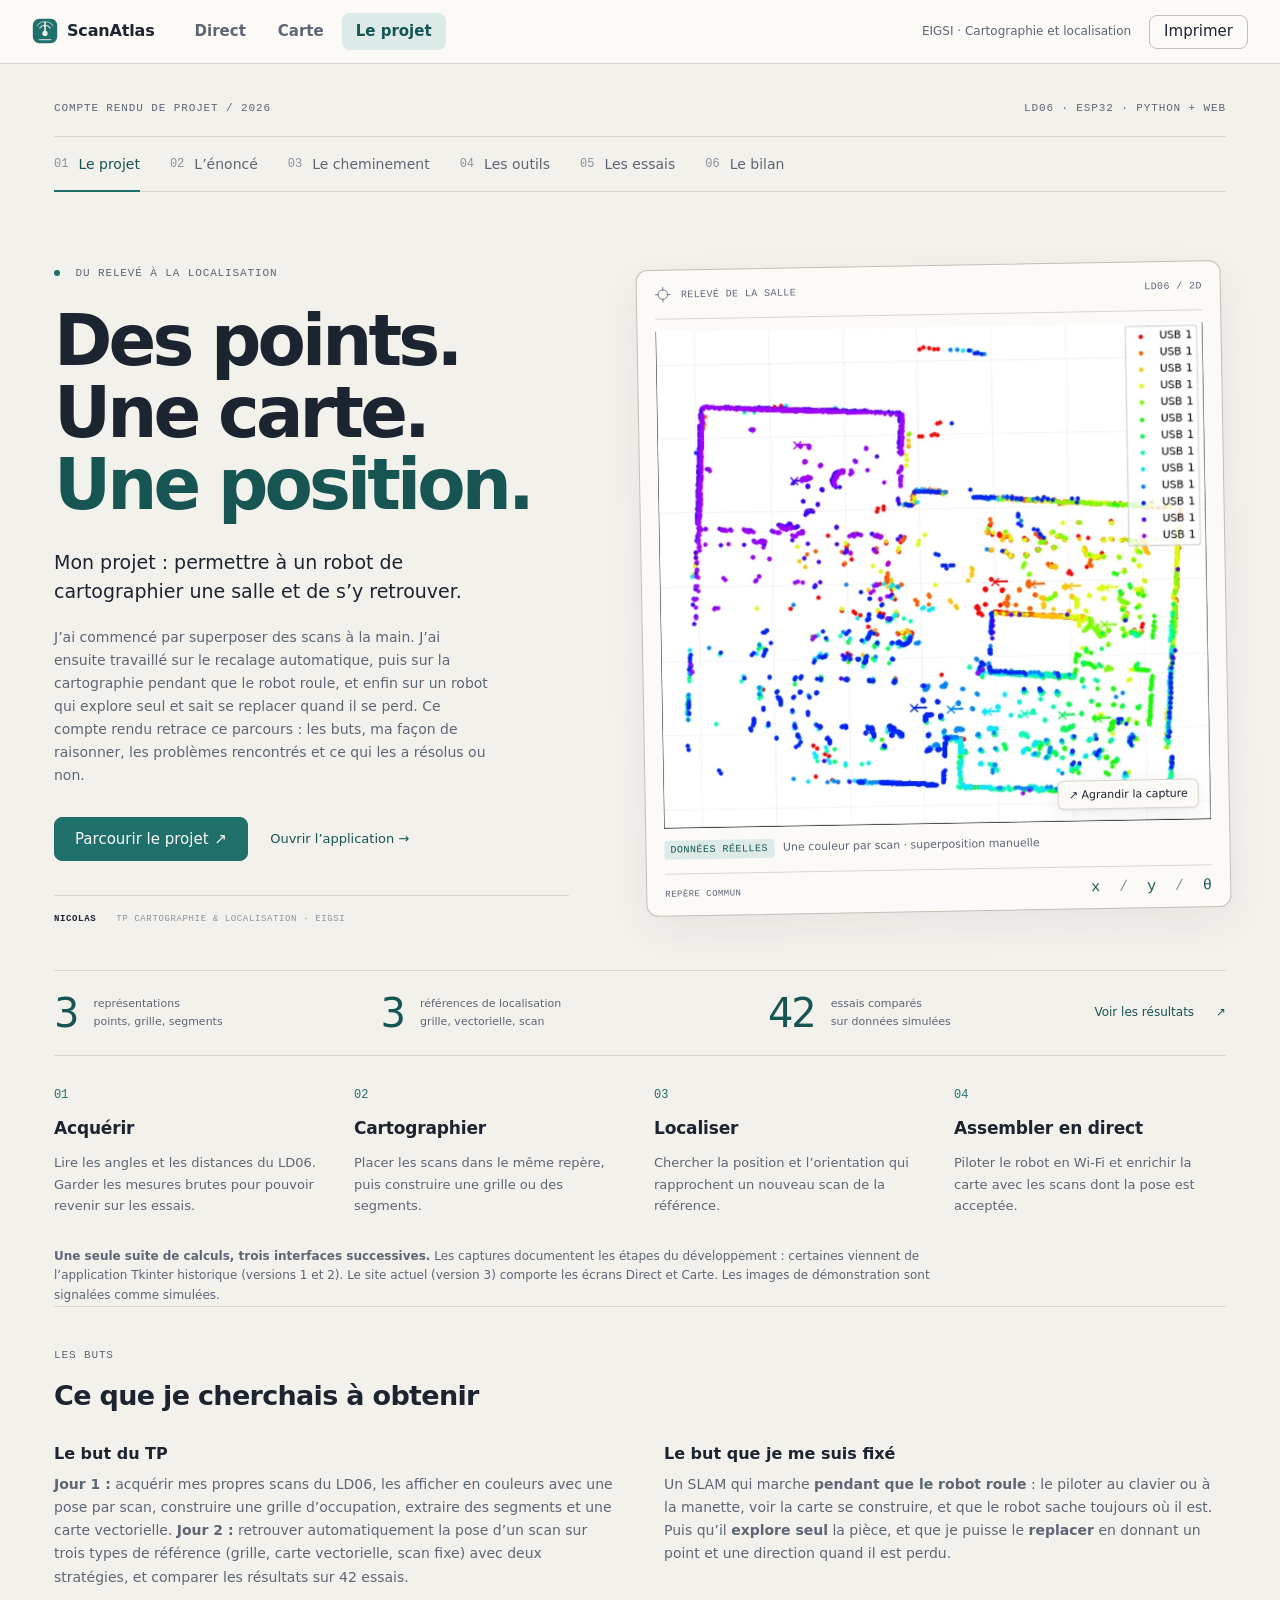
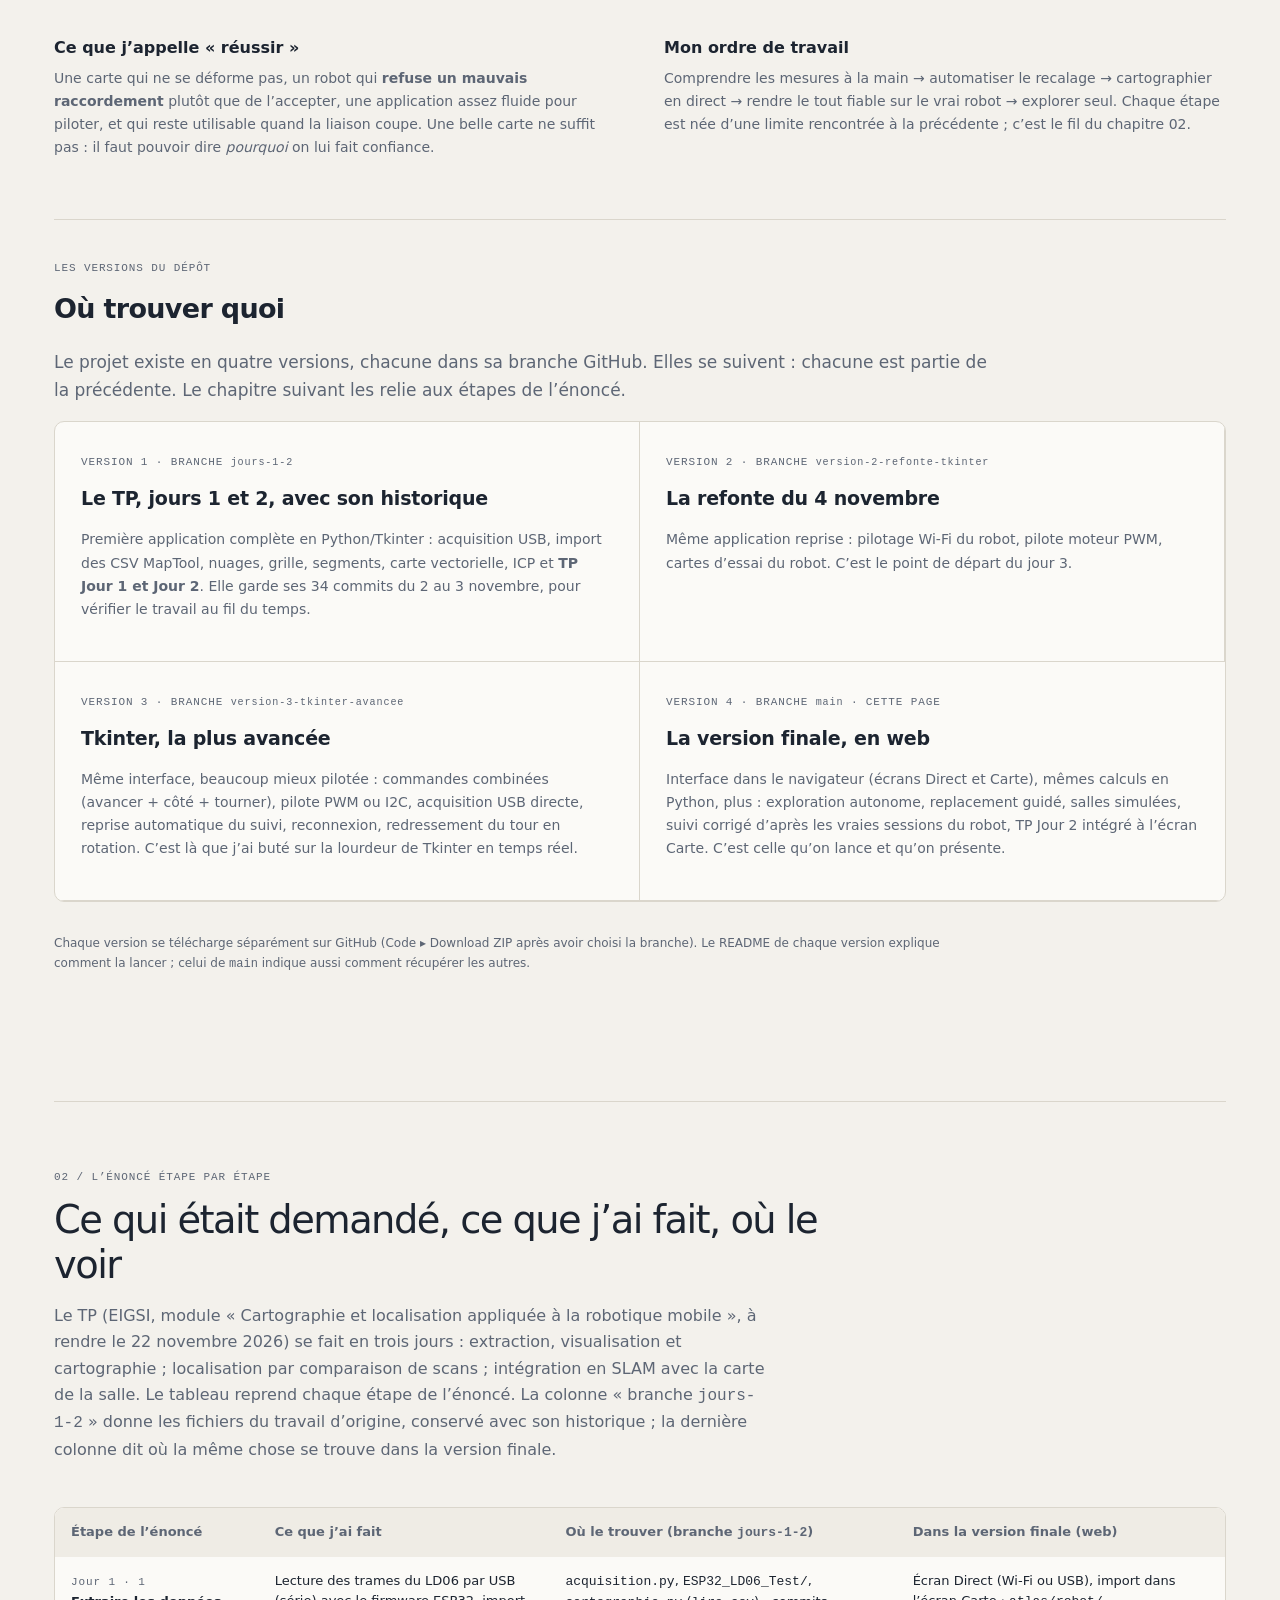
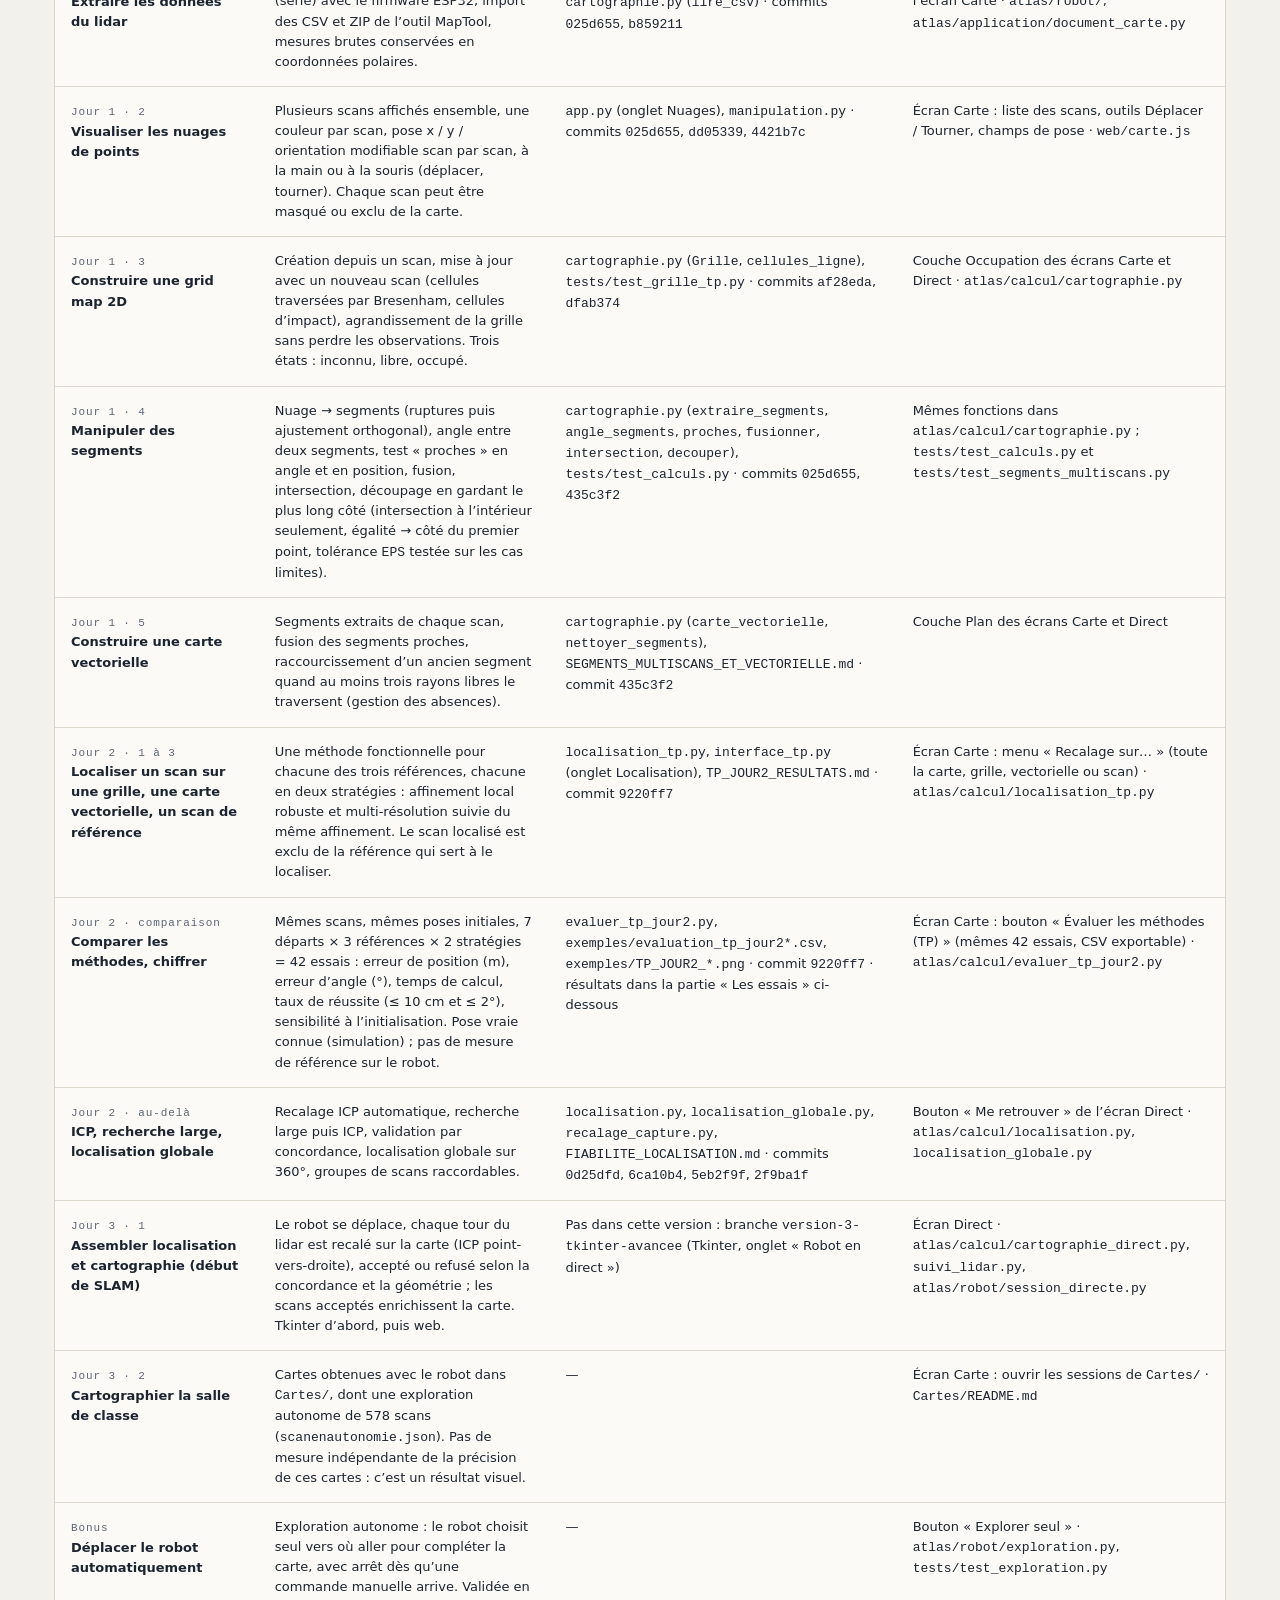
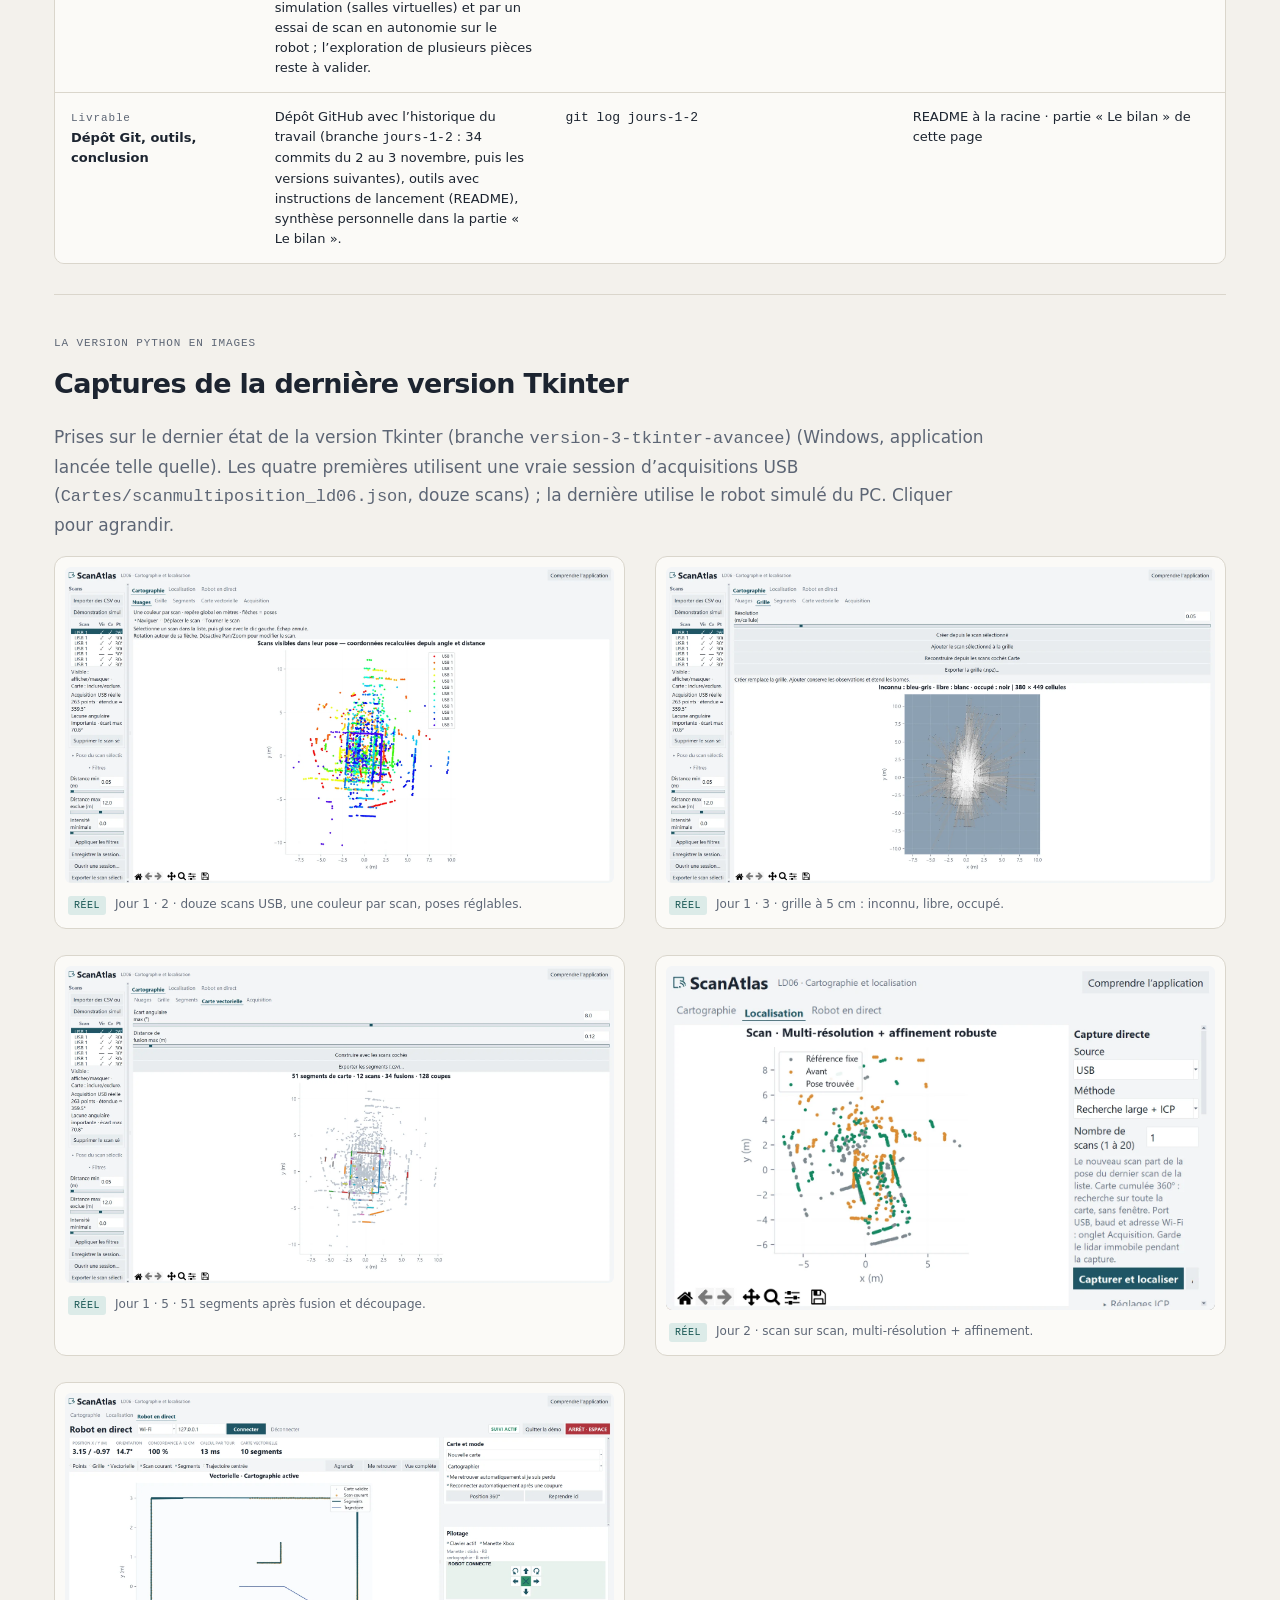
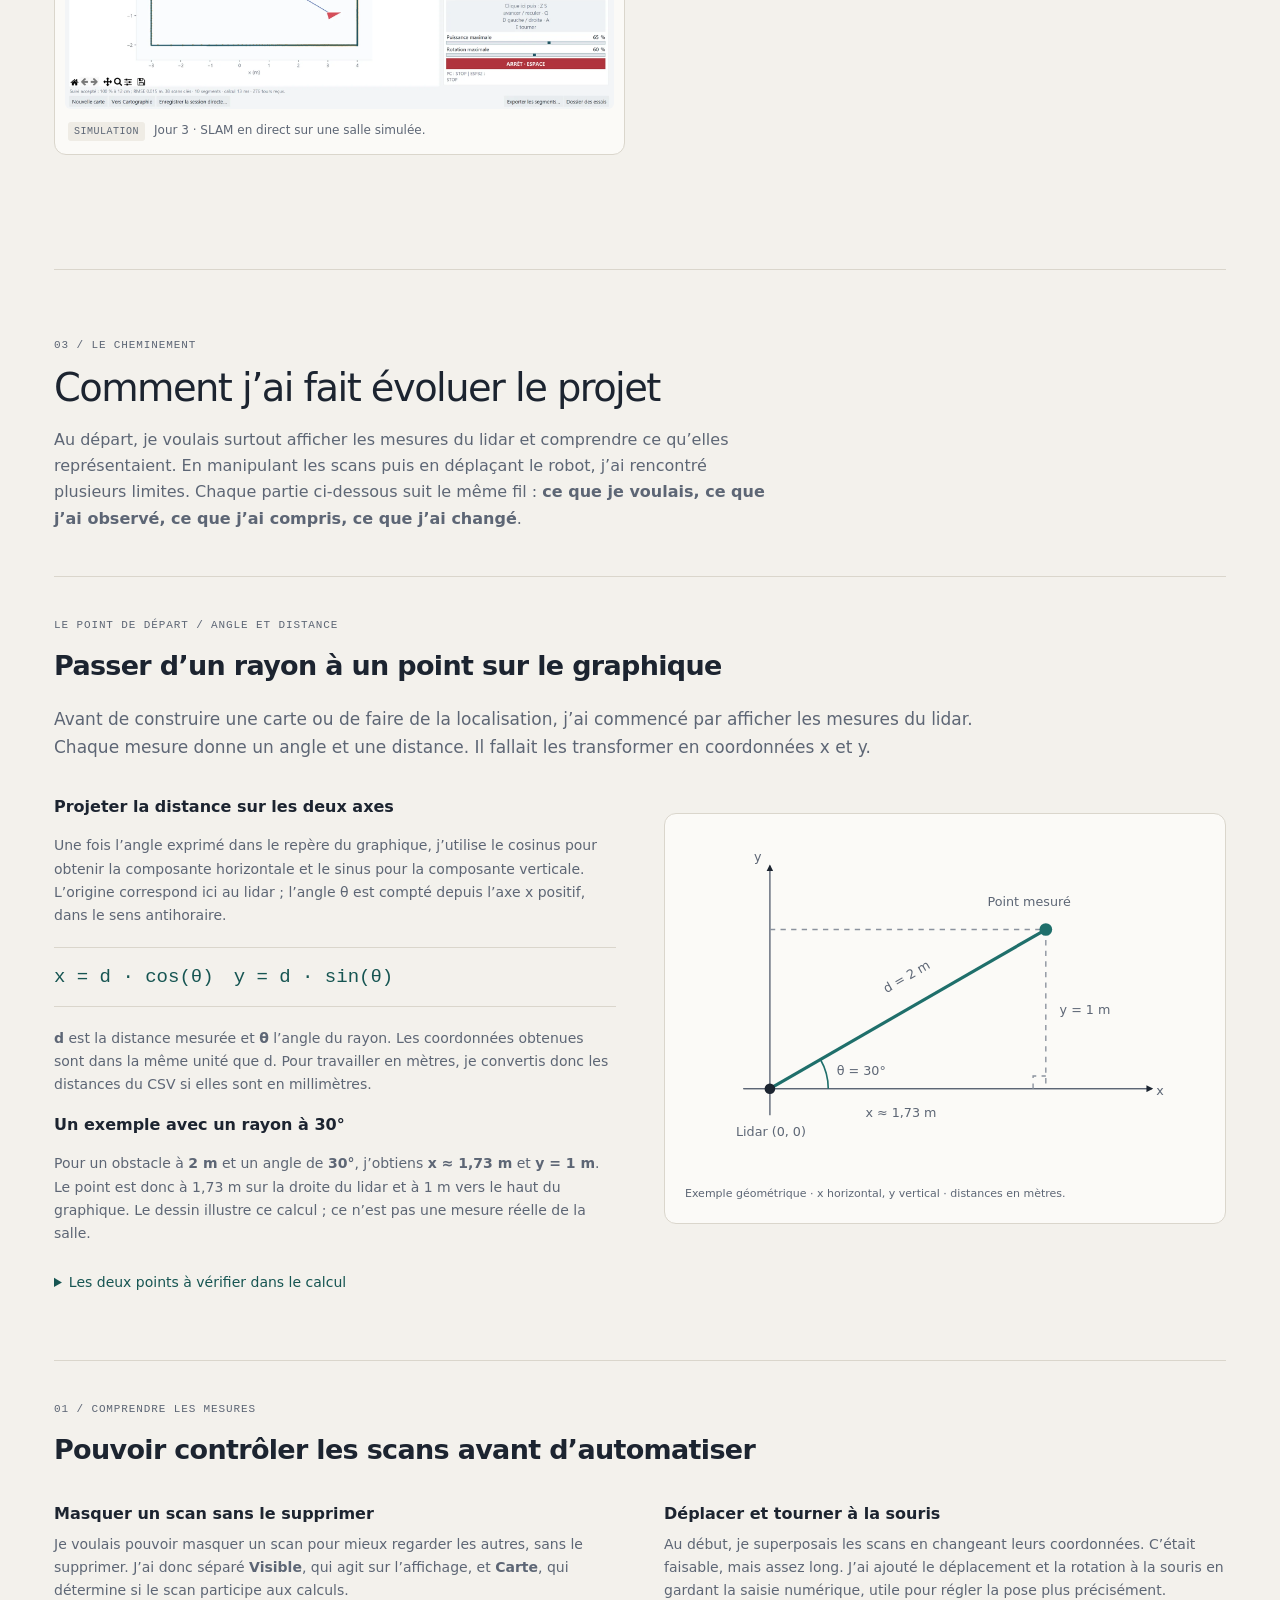
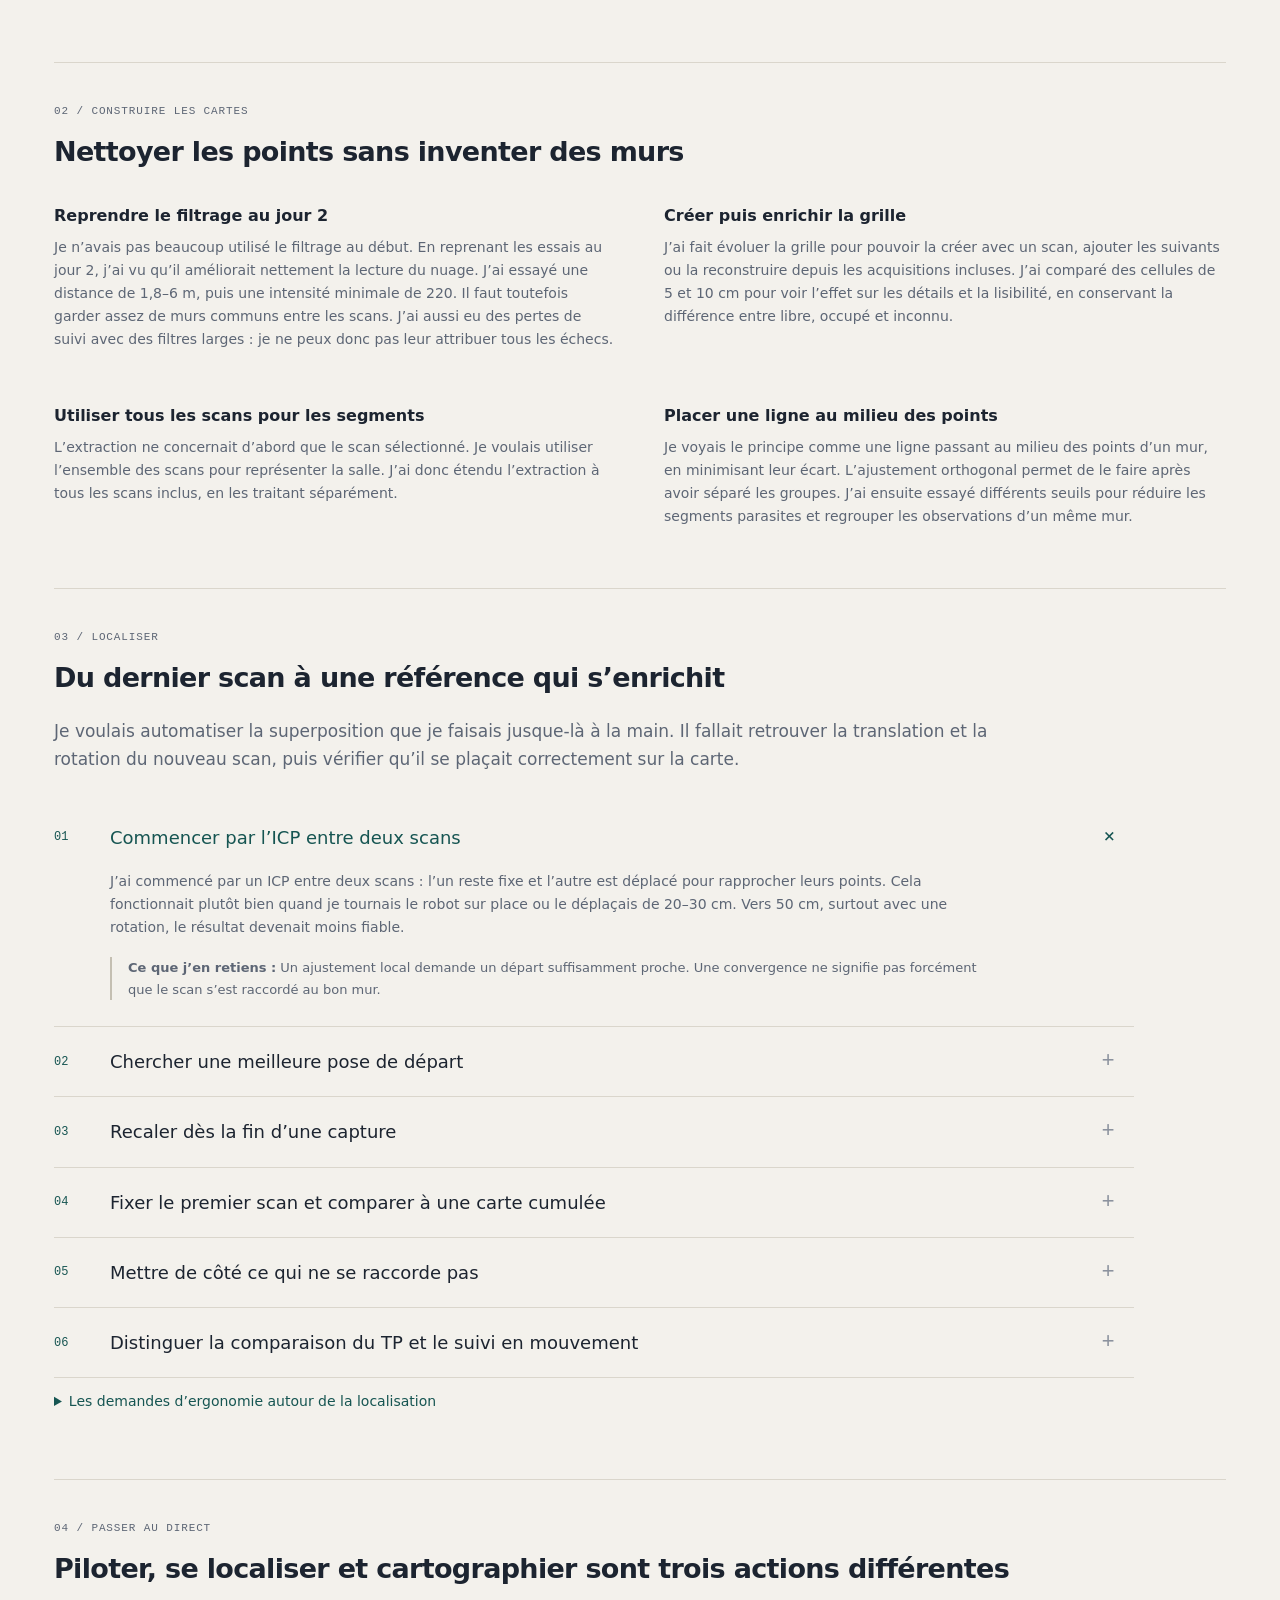
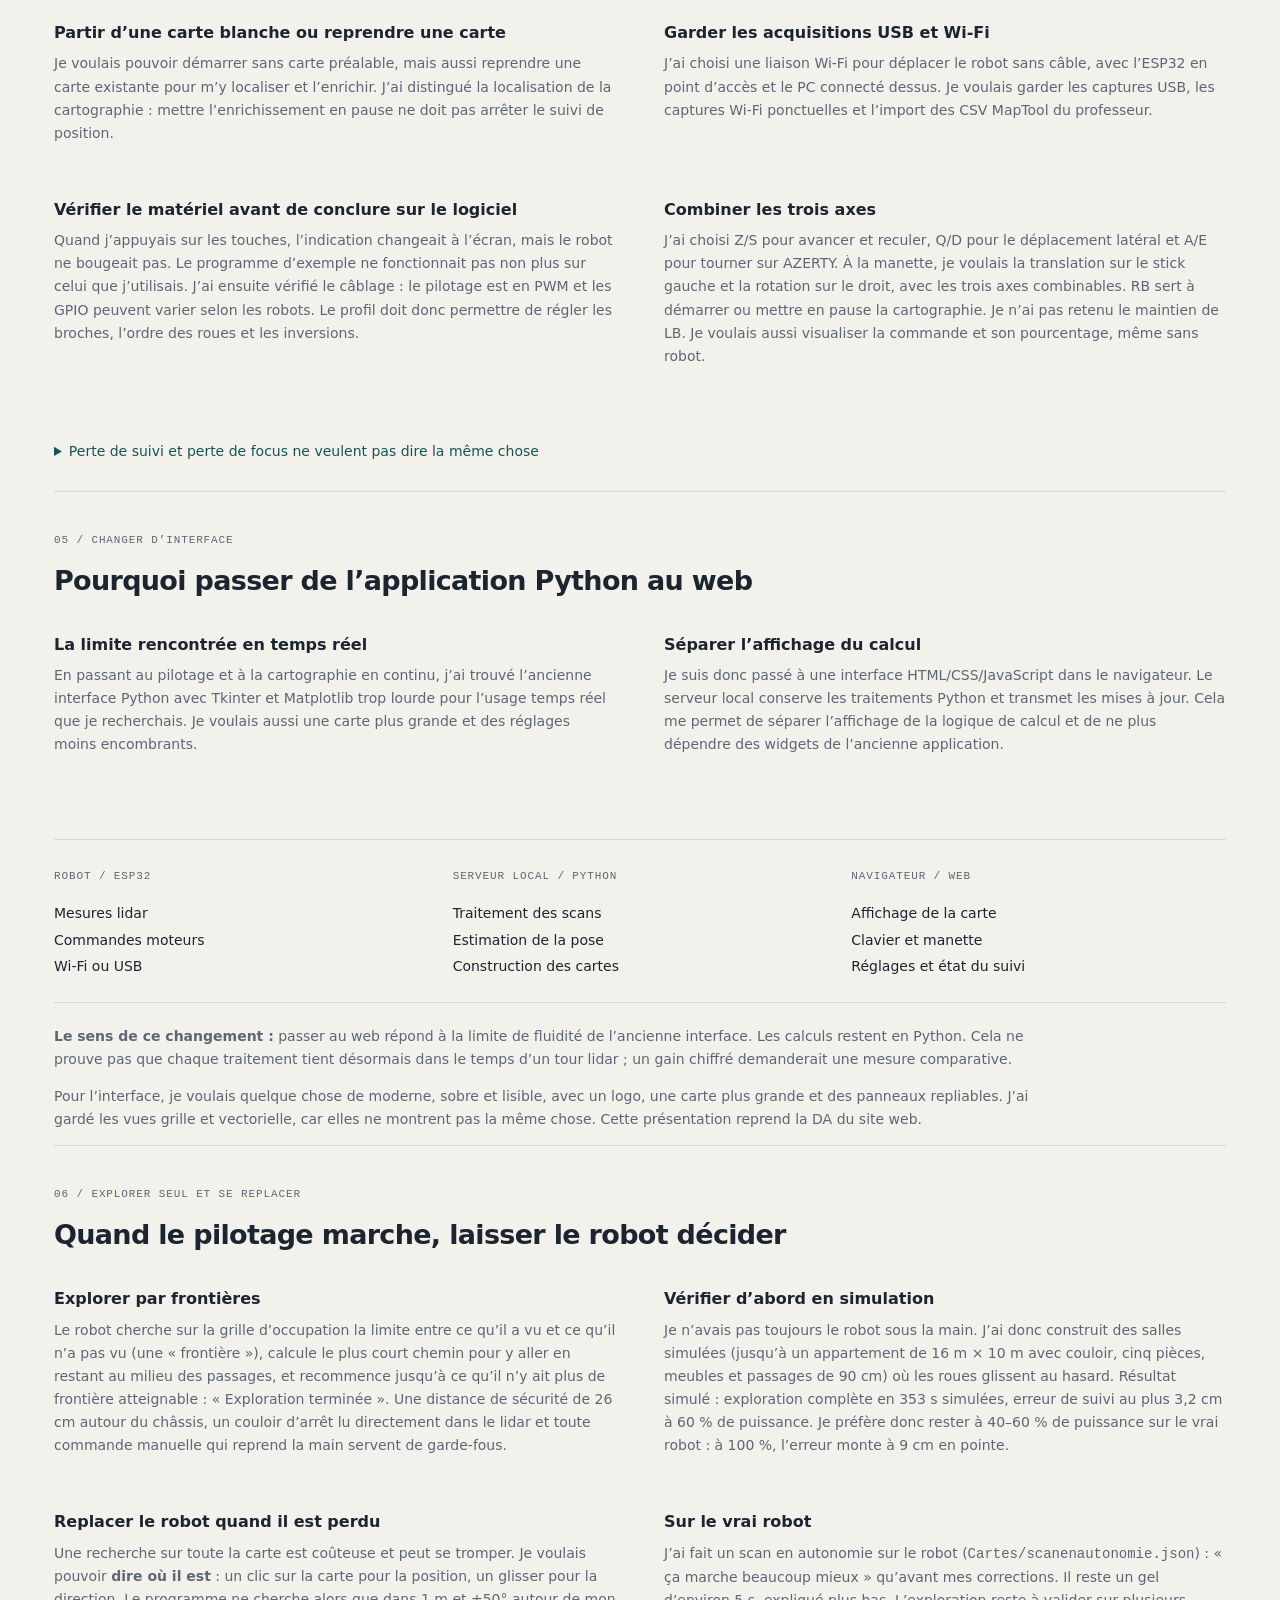
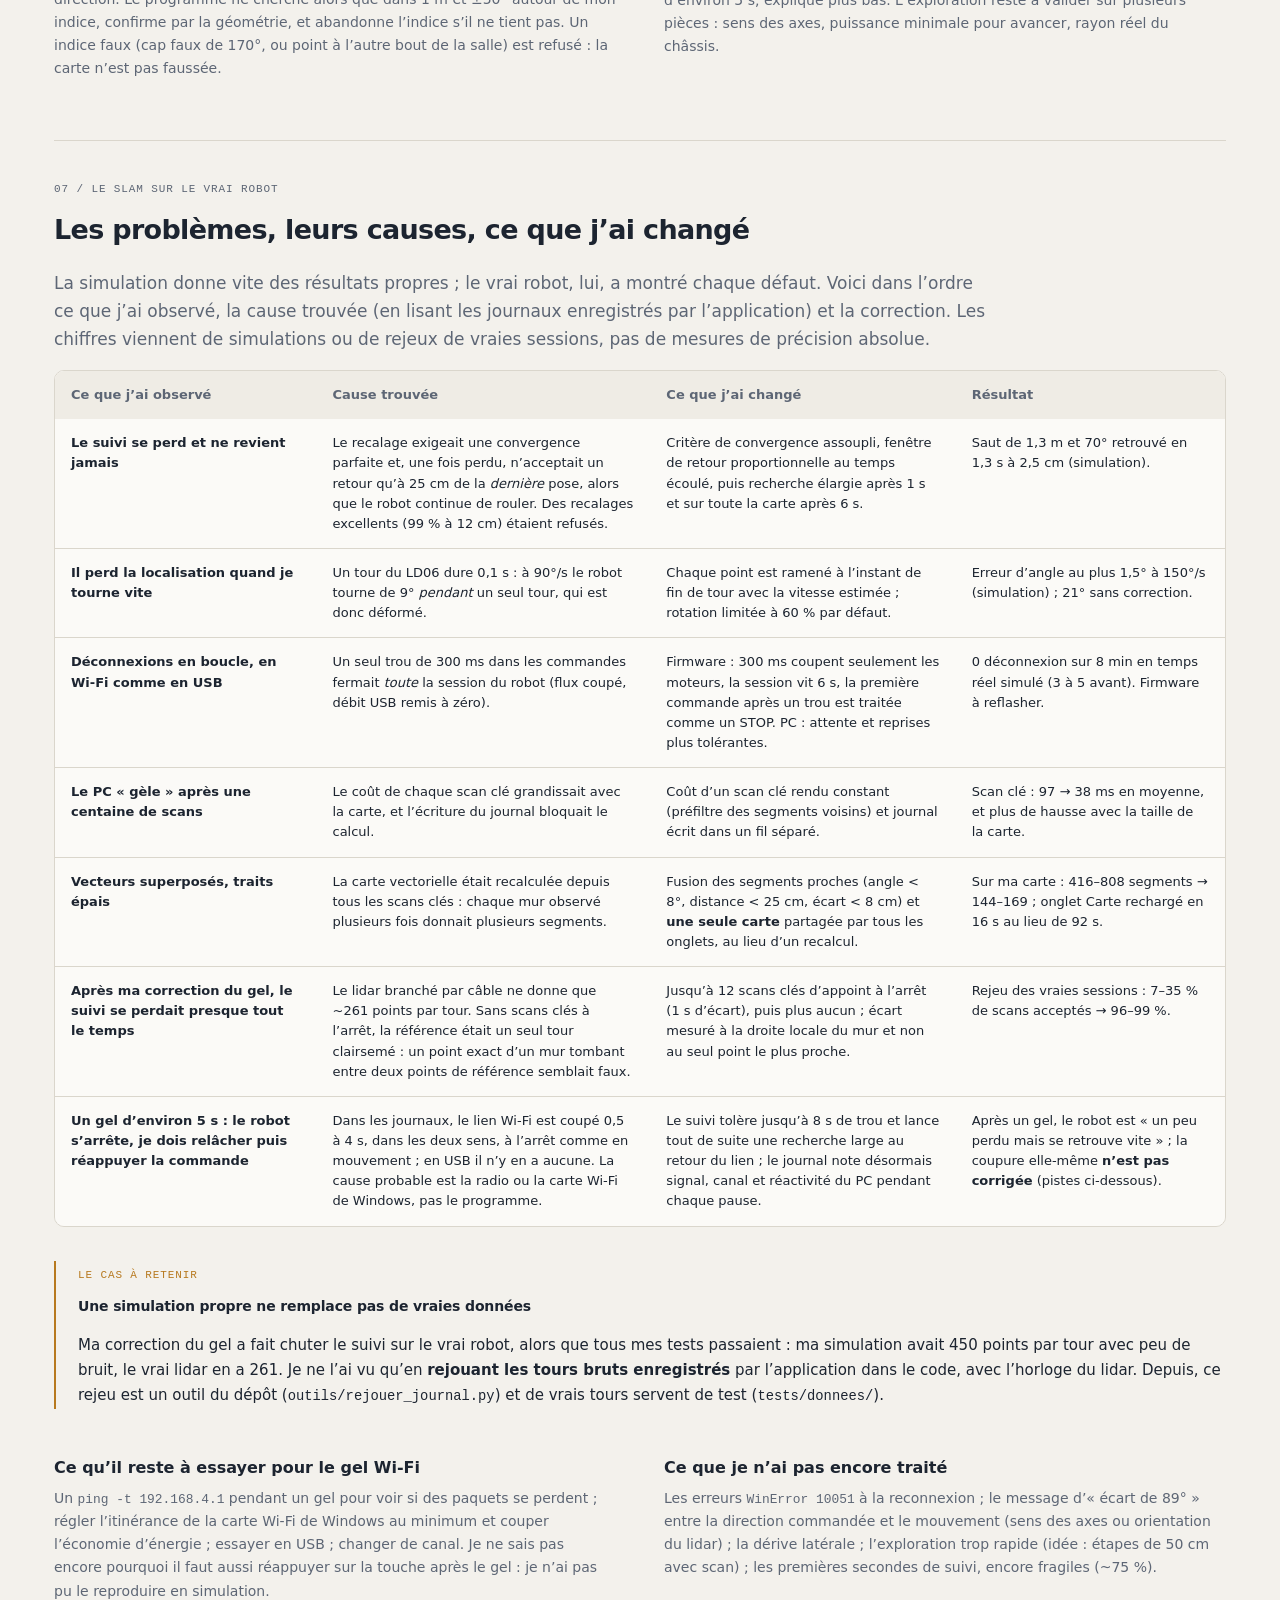
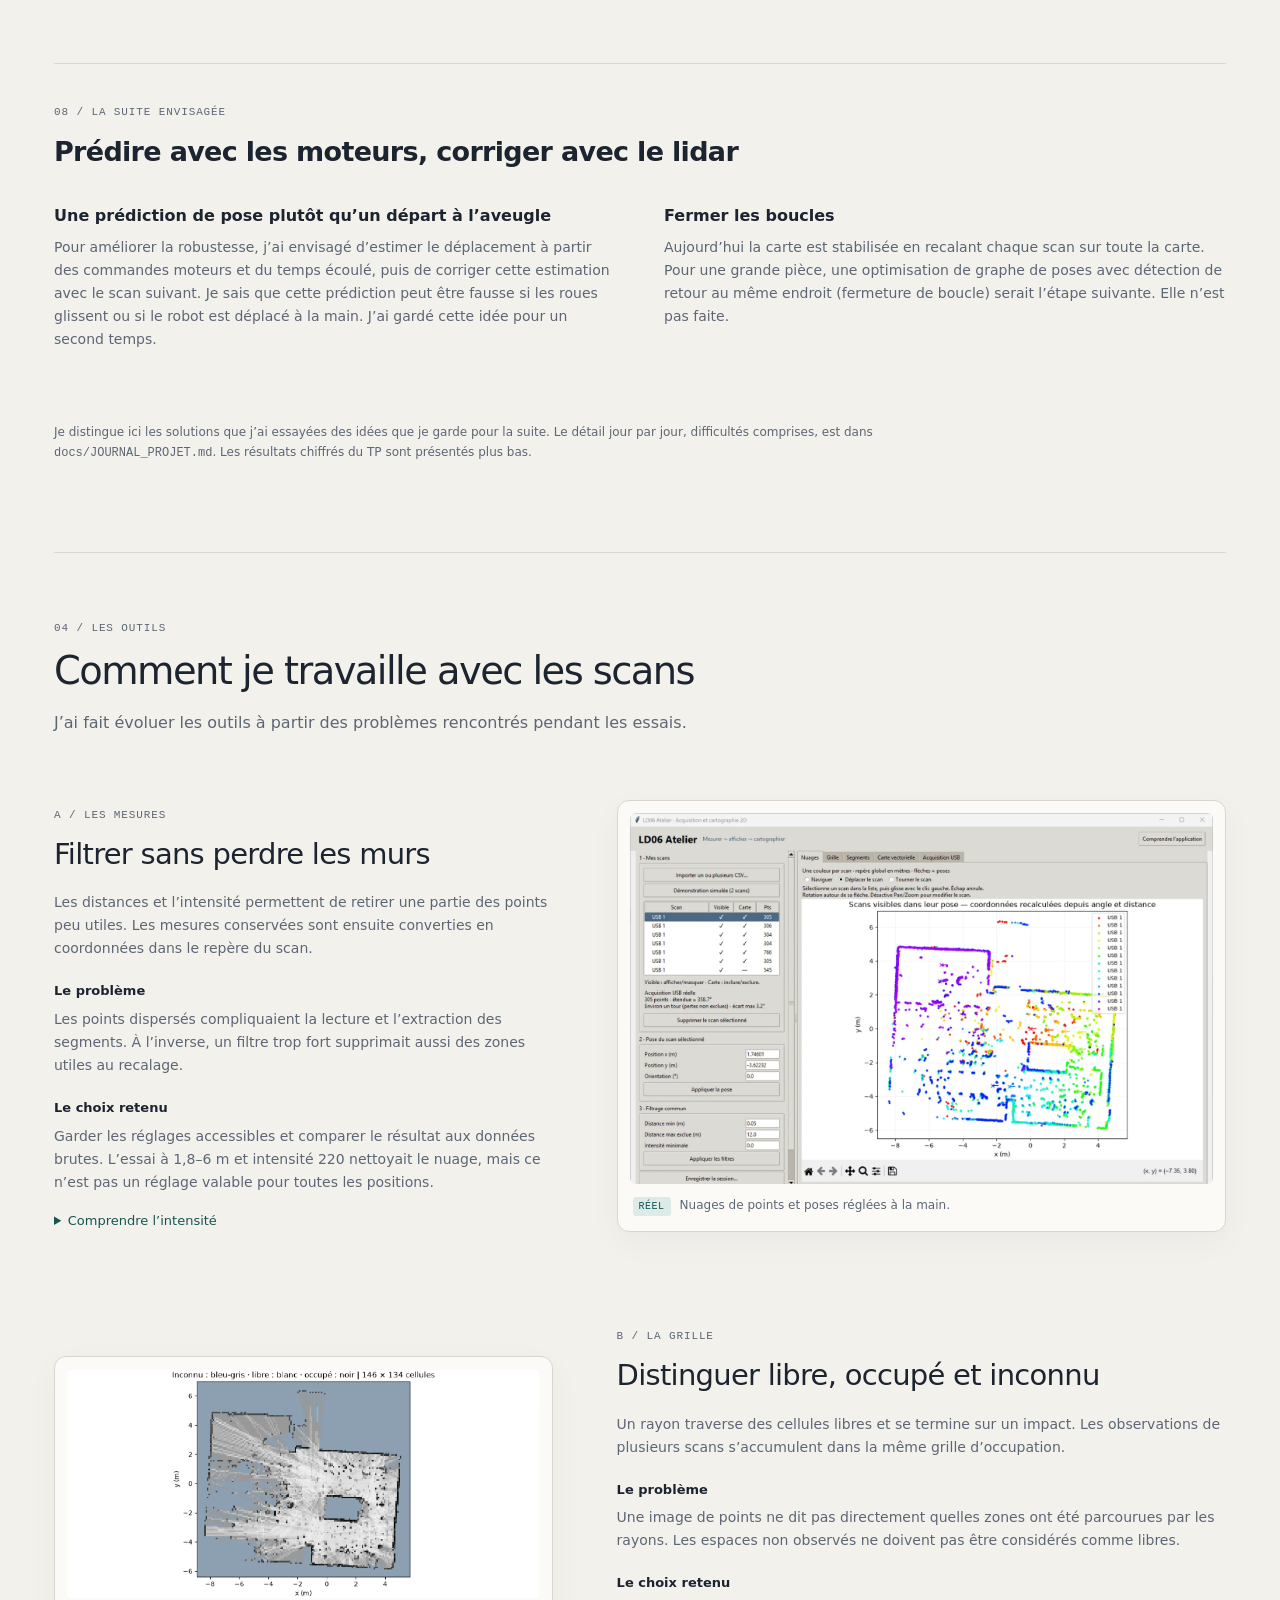
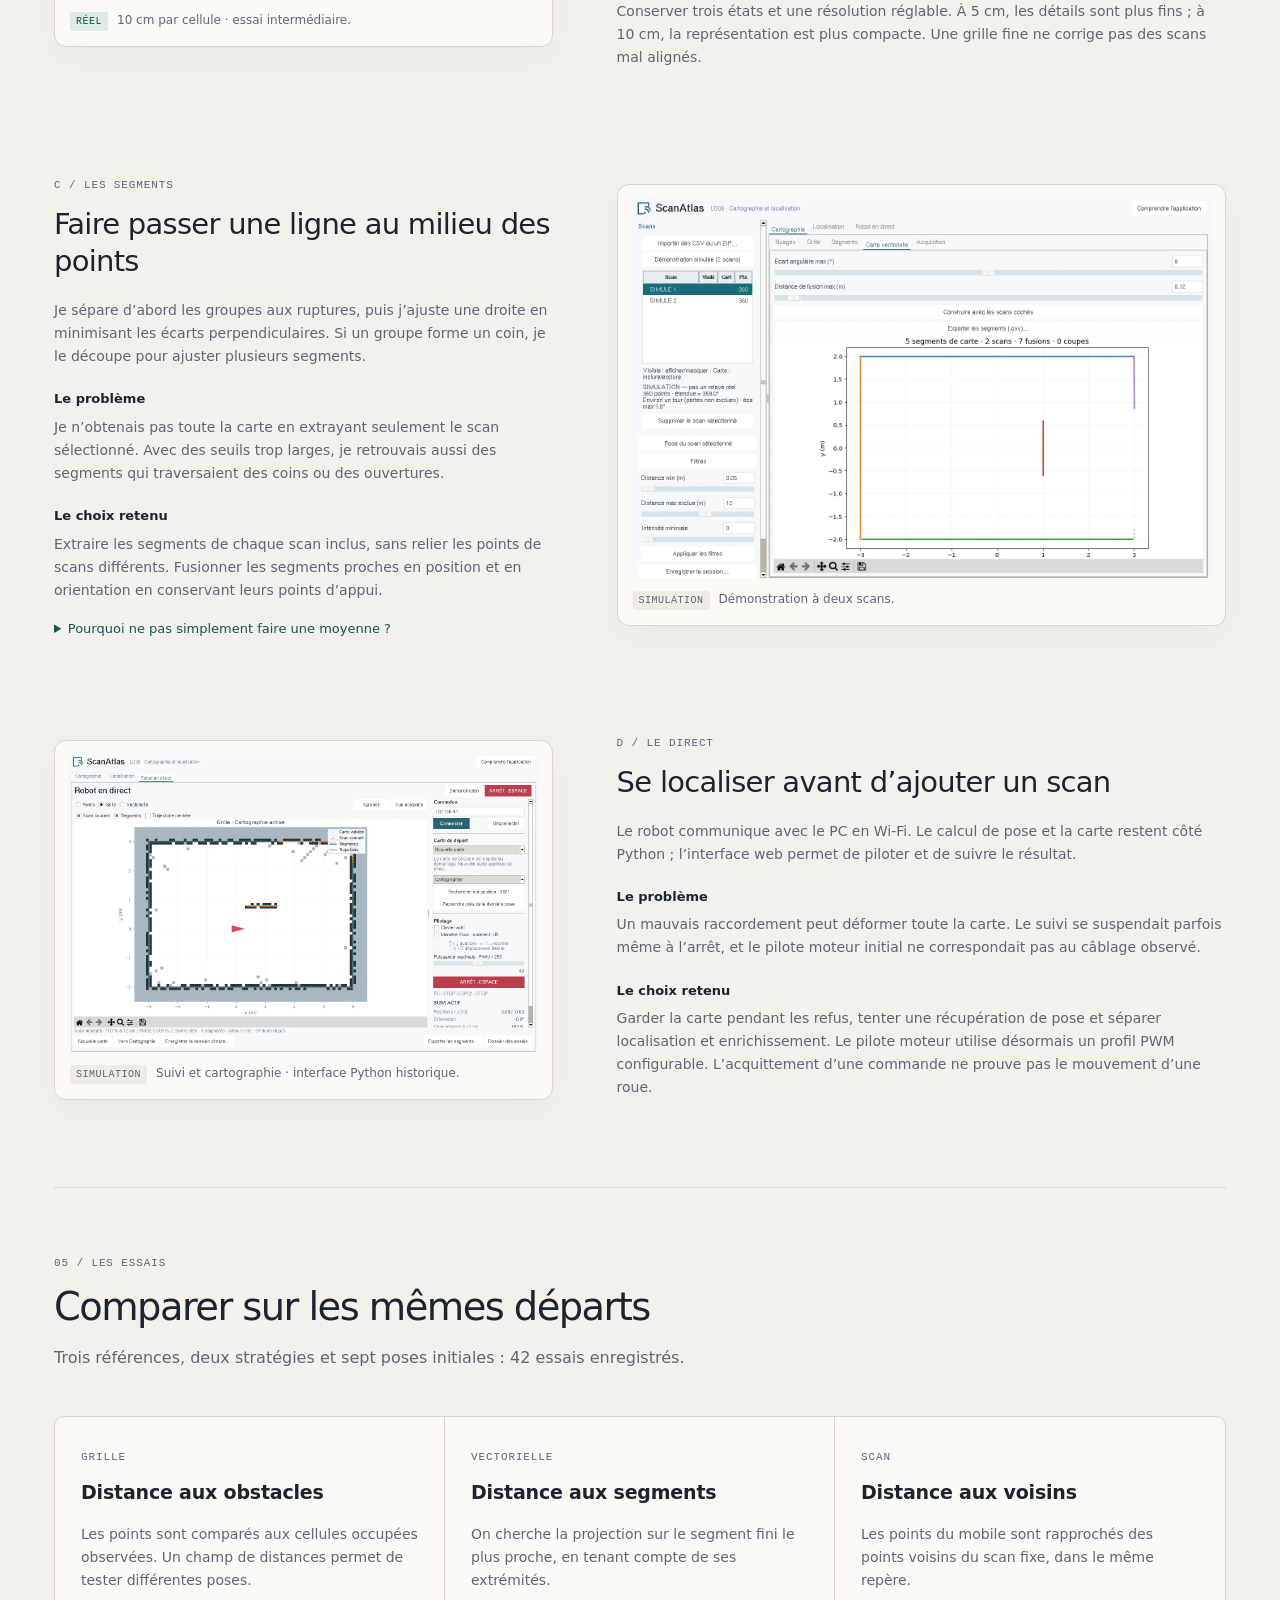
==== commit 7f247d67: "Anciennes versions Tkinter : branches version-2 et version-3, textes alignés Co-Authored-By: Claude " ====
--- a/web/presentation.html
+++ b/web/presentation.html
@@ -17,12 +17,12 @@
 <article><h4>Ce que j’appelle « réussir »</h4><p>Une carte qui ne se déforme pas, un robot qui <strong>refuse un mauvais raccordement</strong> plutôt que de l’accepter, une application assez fluide pour piloter, et qui reste utilisable quand la liaison coupe. Une belle carte ne suffit pas : il faut pouvoir dire <em>pourquoi</em> on lui fait confiance.</p></article>
 <article><h4>Mon ordre de travail</h4><p>Comprendre les mesures à la main → automatiser le recalage → cartographier en direct → rendre le tout fiable sur le vrai robot → explorer seul. Chaque étape est née d’une limite rencontrée à la précédente ; c’est le fil du chapitre 02.</p></article>
 </div></div>
-<div class="journal-partie versions"><span class="repere">LES VERSIONS DU DÉPÔT</span><h3>Où trouver quoi</h3><p class="journal-intro">Le projet existe en quatre versions, chacune repérable sur GitHub (une branche ou une étiquette). Elles se suivent : chacune est partie de la précédente. Le chapitre suivant les relie aux étapes de l’énoncé.</p>
-<div class="references versions-depot versions-4"><article><span class="repere">VERSION 1 · BRANCHE <code>jours-1-2</code></span><h3>Le TP, jours 1 et 2, avec son historique</h3><p>Première application complète en Python/Tkinter : acquisition USB, import des CSV MapTool, nuages, grille, segments, carte vectorielle, ICP et <strong>TP Jour 1 et Jour 2</strong>. Elle garde ses 34 commits du 2 au 3 novembre, pour vérifier le travail au fil du temps.</p></article><article><span class="repere">VERSION 2 · ÉTIQUETTE <code>version-2-refonte-tkinter</code></span><h3>La refonte du 4 novembre</h3><p>Même application reprise : pilotage Wi-Fi du robot, pilote moteur PWM, cartes d’essai du robot. C’est le point de départ du jour 3.</p></article><article><span class="repere">VERSION 3 · ÉTIQUETTE <code>version-3-tkinter-avancee</code></span><h3>Tkinter, la plus avancée</h3><p>Même interface, beaucoup mieux pilotée : commandes combinées (avancer + côté + tourner), pilote PWM ou I2C, acquisition USB directe, reprise automatique du suivi, reconnexion, redressement du tour en rotation. C’est là que j’ai buté sur la lourdeur de Tkinter en temps réel.</p></article><article><span class="repere">VERSION 4 · BRANCHE <code>main</code> · CETTE PAGE</span><h3>La version finale, en web</h3><p>Interface dans le navigateur (écrans Direct et Carte), mêmes calculs en Python, plus : exploration autonome, replacement guidé, salles simulées, suivi corrigé d’après les vraies sessions du robot, TP Jour 2 intégré à l’écran Carte. C’est celle qu’on lance et qu’on présente.</p></article></div><p class="note-version">Chaque version se télécharge séparément sur GitHub (Code ▸ Download ZIP après avoir choisi la branche ou l’étiquette). Le README de chaque version explique comment la lancer ; celui de <code>main</code> indique aussi comment récupérer les autres.</p></div>
+<div class="journal-partie versions"><span class="repere">LES VERSIONS DU DÉPÔT</span><h3>Où trouver quoi</h3><p class="journal-intro">Le projet existe en quatre versions, chacune dans sa branche GitHub. Elles se suivent : chacune est partie de la précédente. Le chapitre suivant les relie aux étapes de l’énoncé.</p>
+<div class="references versions-depot versions-4"><article><span class="repere">VERSION 1 · BRANCHE <code>jours-1-2</code></span><h3>Le TP, jours 1 et 2, avec son historique</h3><p>Première application complète en Python/Tkinter : acquisition USB, import des CSV MapTool, nuages, grille, segments, carte vectorielle, ICP et <strong>TP Jour 1 et Jour 2</strong>. Elle garde ses 34 commits du 2 au 3 novembre, pour vérifier le travail au fil du temps.</p></article><article><span class="repere">VERSION 2 · BRANCHE <code>version-2-refonte-tkinter</code></span><h3>La refonte du 4 novembre</h3><p>Même application reprise : pilotage Wi-Fi du robot, pilote moteur PWM, cartes d’essai du robot. C’est le point de départ du jour 3.</p></article><article><span class="repere">VERSION 3 · BRANCHE <code>version-3-tkinter-avancee</code></span><h3>Tkinter, la plus avancée</h3><p>Même interface, beaucoup mieux pilotée : commandes combinées (avancer + côté + tourner), pilote PWM ou I2C, acquisition USB directe, reprise automatique du suivi, reconnexion, redressement du tour en rotation. C’est là que j’ai buté sur la lourdeur de Tkinter en temps réel.</p></article><article><span class="repere">VERSION 4 · BRANCHE <code>main</code> · CETTE PAGE</span><h3>La version finale, en web</h3><p>Interface dans le navigateur (écrans Direct et Carte), mêmes calculs en Python, plus : exploration autonome, replacement guidé, salles simulées, suivi corrigé d’après les vraies sessions du robot, TP Jour 2 intégré à l’écran Carte. C’est celle qu’on lance et qu’on présente.</p></article></div><p class="note-version">Chaque version se télécharge séparément sur GitHub (Code ▸ Download ZIP après avoir choisi la branche). Le README de chaque version explique comment la lancer ; celui de <code>main</code> indique aussi comment récupérer les autres.</p></div>
 </section>
 <section id="enonce" class="chapitre"><div class="titre-section"><p class="sur-titre">02 / L’ÉNONCÉ ÉTAPE PAR ÉTAPE</p><h2>Ce qui était demandé, ce que j’ai fait, où le voir</h2><p>Le TP (EIGSI, module « Cartographie et localisation appliquée à la robotique mobile », à rendre le 22 novembre 2026) se fait en trois jours : extraction, visualisation et cartographie ; localisation par comparaison de scans ; intégration en SLAM avec la carte de la salle. Le tableau reprend chaque étape de l’énoncé. La colonne « branche <code>jours-1-2</code> » donne les fichiers du travail d’origine, conservé avec son historique ; la dernière colonne dit où la même chose se trouve dans la version finale.</p></div>
-<div class="table-scroll table-problemes"><table class="resultats"><thead><tr><th>Étape de l’énoncé</th><th>Ce que j’ai fait</th><th>Où le trouver (branche <code>jours-1-2</code>)</th><th>Dans la version finale (web)</th></tr></thead><tbody><tr><th scope="row"><span class="repere">Jour 1 · 1</span><br>Extraire les données du lidar</th><td>Lecture des trames du LD06 par USB (série) avec le firmware ESP32, import des CSV et ZIP de l’outil MapTool, mesures brutes conservées en coordonnées polaires.</td><td><code>acquisition.py</code>, <code>ESP32_LD06_Test/</code>, <code>cartographie.py</code> (<code>lire_csv</code>) · commits <code>025d655</code>, <code>b859211</code></td><td>Écran Direct (Wi-Fi ou USB), import dans l’écran Carte · <code>atlas/robot/</code>, <code>atlas/application/document_carte.py</code></td></tr><tr><th scope="row"><span class="repere">Jour 1 · 2</span><br>Visualiser les nuages de points</th><td>Plusieurs scans affichés ensemble, une couleur par scan, pose x / y / orientation modifiable scan par scan, à la main ou à la souris (déplacer, tourner). Chaque scan peut être masqué ou exclu de la carte.</td><td><code>app.py</code> (onglet Nuages), <code>manipulation.py</code> · commits <code>025d655</code>, <code>dd05339</code>, <code>4421b7c</code></td><td>Écran Carte : liste des scans, outils Déplacer / Tourner, champs de pose · <code>web/carte.js</code></td></tr><tr><th scope="row"><span class="repere">Jour 1 · 3</span><br>Construire une grid map 2D</th><td>Création depuis un scan, mise à jour avec un nouveau scan (cellules traversées par Bresenham, cellules d’impact), agrandissement de la grille sans perdre les observations. Trois états : inconnu, libre, occupé.</td><td><code>cartographie.py</code> (<code>Grille</code>, <code>cellules_ligne</code>), <code>tests/test_grille_tp.py</code> · commits <code>af28eda</code>, <code>dfab374</code></td><td>Couche Occupation des écrans Carte et Direct · <code>atlas/calcul/cartographie.py</code></td></tr><tr><th scope="row"><span class="repere">Jour 1 · 4</span><br>Manipuler des segments</th><td>Nuage → segments (ruptures puis ajustement orthogonal), angle entre deux segments, test « proches » en angle et en position, fusion, intersection, découpage en gardant le plus long côté (intersection à l’intérieur seulement, égalité → côté du premier point, tolérance <code>EPS</code> testée sur les cas limites).</td><td><code>cartographie.py</code> (<code>extraire_segments</code>, <code>angle_segments</code>, <code>proches</code>, <code>fusionner</code>, <code>intersection</code>, <code>decouper</code>), <code>tests/test_calculs.py</code> · commits <code>025d655</code>, <code>435c3f2</code></td><td>Mêmes fonctions dans <code>atlas/calcul/cartographie.py</code> ; <code>tests/test_calculs.py</code> et <code>tests/test_segments_multiscans.py</code></td></tr><tr><th scope="row"><span class="repere">Jour 1 · 5</span><br>Construire une carte vectorielle</th><td>Segments extraits de chaque scan, fusion des segments proches, raccourcissement d’un ancien segment quand au moins trois rayons libres le traversent (gestion des absences).</td><td><code>cartographie.py</code> (<code>carte_vectorielle</code>, <code>nettoyer_segments</code>), <code>SEGMENTS_MULTISCANS_ET_VECTORIELLE.md</code> · commit <code>435c3f2</code></td><td>Couche Plan des écrans Carte et Direct</td></tr><tr><th scope="row"><span class="repere">Jour 2 · 1 à 3</span><br>Localiser un scan sur une grille, une carte vectorielle, un scan de référence</th><td>Une méthode fonctionnelle pour chacune des trois références, chacune en deux stratégies : affinement local robuste et multi-résolution suivie du même affinement. Le scan localisé est exclu de la référence qui sert à le localiser.</td><td><code>localisation_tp.py</code>, <code>interface_tp.py</code> (onglet Localisation), <code>TP_JOUR2_RESULTATS.md</code> · commit <code>9220ff7</code></td><td>Écran Carte : menu « Recalage sur… » (toute la carte, grille, vectorielle ou scan) · <code>atlas/calcul/localisation_tp.py</code></td></tr><tr><th scope="row"><span class="repere">Jour 2 · comparaison</span><br>Comparer les méthodes, chiffrer</th><td>Mêmes scans, mêmes poses initiales, 7 départs × 3 références × 2 stratégies = 42 essais : erreur de position (m), erreur d’angle (°), temps de calcul, taux de réussite (≤ 10 cm et ≤ 2°), sensibilité à l’initialisation. Pose vraie connue (simulation) ; pas de mesure de référence sur le robot.</td><td><code>evaluer_tp_jour2.py</code>, <code>exemples/evaluation_tp_jour2*.csv</code>, <code>exemples/TP_JOUR2_*.png</code> · commit <code>9220ff7</code> · résultats dans la partie « Les essais » ci-dessous</td><td>Écran Carte : bouton « Évaluer les méthodes (TP) » (mêmes 42 essais, CSV exportable) · <code>atlas/calcul/evaluer_tp_jour2.py</code></td></tr><tr><th scope="row"><span class="repere">Jour 2 · au-delà</span><br>ICP, recherche large, localisation globale</th><td>Recalage ICP automatique, recherche large puis ICP, validation par concordance, localisation globale sur 360°, groupes de scans raccordables.</td><td><code>localisation.py</code>, <code>localisation_globale.py</code>, <code>recalage_capture.py</code>, <code>FIABILITE_LOCALISATION.md</code> · commits <code>0d25dfd</code>, <code>6ca10b4</code>, <code>5eb2f9f</code>, <code>2f9ba1f</code></td><td>Bouton « Me retrouver » de l’écran Direct · <code>atlas/calcul/localisation.py</code>, <code>localisation_globale.py</code></td></tr><tr><th scope="row"><span class="repere">Jour 3 · 1</span><br>Assembler localisation et cartographie (début de SLAM)</th><td>Le robot se déplace, chaque tour du lidar est recalé sur la carte (ICP point-vers-droite), accepté ou refusé selon la concordance et la géométrie ; les scans acceptés enrichissent la carte. Tkinter d’abord, puis web.</td><td>Pas dans cette version : étiquette <code>version-3-tkinter-avancee</code> (Tkinter, onglet « Robot en direct »)</td><td>Écran Direct · <code>atlas/calcul/cartographie_direct.py</code>, <code>suivi_lidar.py</code>, <code>atlas/robot/session_directe.py</code></td></tr><tr><th scope="row"><span class="repere">Jour 3 · 2</span><br>Cartographier la salle de classe</th><td>Cartes obtenues avec le robot dans <code>Cartes/</code>, dont une exploration autonome de 578 scans (<code>scanenautonomie.json</code>). Pas de mesure indépendante de la précision de ces cartes : c’est un résultat visuel.</td><td>—</td><td>Écran Carte : ouvrir les sessions de <code>Cartes/</code> · <code>Cartes/README.md</code></td></tr><tr><th scope="row"><span class="repere">Bonus</span><br>Déplacer le robot automatiquement</th><td>Exploration autonome : le robot choisit seul vers où aller pour compléter la carte, avec arrêt dès qu’une commande manuelle arrive. Validée en simulation (salles virtuelles) et par un essai de scan en autonomie sur le robot ; l’exploration de plusieurs pièces reste à valider.</td><td>—</td><td>Bouton « Explorer seul » · <code>atlas/robot/exploration.py</code>, <code>tests/test_exploration.py</code></td></tr><tr><th scope="row"><span class="repere">Livrable</span><br>Dépôt Git, outils, conclusion</th><td>Dépôt GitHub avec l’historique du travail (branche <code>jours-1-2</code> : 34 commits du 2 au 3 novembre, puis les versions suivantes), outils avec instructions de lancement (README), synthèse personnelle dans la partie « Le bilan ».</td><td><code>git log jours-1-2</code></td><td>README à la racine · partie « Le bilan » de cette page</td></tr></tbody></table></div>
-<div class="journal-partie"><span class="repere">LA VERSION PYTHON EN IMAGES</span><h3>Captures de la dernière version Tkinter</h3><p class="journal-intro">Prises sur le dernier état de la version Tkinter (étiquette <code>version-3-tkinter-avancee</code>) (Windows, application lancée telle quelle). Les quatre premières utilisent une vraie session d’acquisitions USB (<code>Cartes/scanmultiposition_ld06.json</code>, douze scans) ; la dernière utilise le robot simulé du PC. Cliquer pour agrandir.</p><div class="galerie-tk"><figure><button class="agrandir-image" data-image="presentation-assets/tk-nuages.webp" data-legende="Version Tkinter (étiquette version-3-tkinter-avancee) : douze acquisitions USB réelles, une couleur par scan."><img loading="lazy" src="presentation-assets/tk-nuages.webp" alt="Douze scans réels superposés dans l’application Tkinter" width="1800" height="1037"></button><figcaption><span class="etiquette">RÉEL</span> Jour 1 · 2 · douze scans USB, une couleur par scan, poses réglables.</figcaption></figure><figure><button class="agrandir-image" data-image="presentation-assets/tk-grille.webp" data-legende="Version Tkinter : grille d’occupation à 0,05 m, 380 × 449 cellules, construite avec les scans cochés. Bleu-gris = inconnu, blanc = libre, noir = occupé."><img loading="lazy" src="presentation-assets/tk-grille.webp" alt="Grille d’occupation construite à partir des scans réels" width="1800" height="1037"></button><figcaption><span class="etiquette">RÉEL</span> Jour 1 · 3 · grille à 5 cm : inconnu, libre, occupé.</figcaption></figure><figure><button class="agrandir-image" data-image="presentation-assets/tk-vectorielle.webp" data-legende="Version Tkinter : carte vectorielle de la même session, 51 segments, 34 fusions, 128 coupes."><img loading="lazy" src="presentation-assets/tk-vectorielle.webp" alt="Carte vectorielle de 51 segments sur les points des scans" width="1800" height="1037"></button><figcaption><span class="etiquette">RÉEL</span> Jour 1 · 5 · 51 segments après fusion et découpage.</figcaption></figure><figure><button class="agrandir-image" data-image="presentation-assets/tk-localisation.webp" data-legende="Version Tkinter : le scan mobile (« Avant ») est recalé sur une référence de type Scan par multi-résolution ; « Pose trouvée » en vert."><img loading="lazy" src="presentation-assets/tk-localisation.webp" alt="Superposition avant et après recalage d’un scan mobile sur un scan de référence" width="1800" height="1037"></button><figcaption><span class="etiquette">RÉEL</span> Jour 2 · scan sur scan, multi-résolution + affinement.</figcaption></figure><figure><button class="agrandir-image" data-image="presentation-assets/tk-direct.webp" data-legende="Version Tkinter : onglet « Robot en direct » avec le robot simulé du PC. Suivi accepté à 100 % à 12 cm, 38 scans clés, carte vectorielle en cours de construction, pavé de pilotage à droite."><img loading="lazy" src="presentation-assets/tk-direct.webp" alt="Onglet Robot en direct : carte vectorielle d’une salle simulée, trajectoire du robot et pilotage" width="1800" height="1037"></button><figcaption><span class="etiquette simulation">SIMULATION</span> Jour 3 · SLAM en direct sur une salle simulée.</figcaption></figure></div></div></section>
+<div class="table-scroll table-problemes"><table class="resultats"><thead><tr><th>Étape de l’énoncé</th><th>Ce que j’ai fait</th><th>Où le trouver (branche <code>jours-1-2</code>)</th><th>Dans la version finale (web)</th></tr></thead><tbody><tr><th scope="row"><span class="repere">Jour 1 · 1</span><br>Extraire les données du lidar</th><td>Lecture des trames du LD06 par USB (série) avec le firmware ESP32, import des CSV et ZIP de l’outil MapTool, mesures brutes conservées en coordonnées polaires.</td><td><code>acquisition.py</code>, <code>ESP32_LD06_Test/</code>, <code>cartographie.py</code> (<code>lire_csv</code>) · commits <code>025d655</code>, <code>b859211</code></td><td>Écran Direct (Wi-Fi ou USB), import dans l’écran Carte · <code>atlas/robot/</code>, <code>atlas/application/document_carte.py</code></td></tr><tr><th scope="row"><span class="repere">Jour 1 · 2</span><br>Visualiser les nuages de points</th><td>Plusieurs scans affichés ensemble, une couleur par scan, pose x / y / orientation modifiable scan par scan, à la main ou à la souris (déplacer, tourner). Chaque scan peut être masqué ou exclu de la carte.</td><td><code>app.py</code> (onglet Nuages), <code>manipulation.py</code> · commits <code>025d655</code>, <code>dd05339</code>, <code>4421b7c</code></td><td>Écran Carte : liste des scans, outils Déplacer / Tourner, champs de pose · <code>web/carte.js</code></td></tr><tr><th scope="row"><span class="repere">Jour 1 · 3</span><br>Construire une grid map 2D</th><td>Création depuis un scan, mise à jour avec un nouveau scan (cellules traversées par Bresenham, cellules d’impact), agrandissement de la grille sans perdre les observations. Trois états : inconnu, libre, occupé.</td><td><code>cartographie.py</code> (<code>Grille</code>, <code>cellules_ligne</code>), <code>tests/test_grille_tp.py</code> · commits <code>af28eda</code>, <code>dfab374</code></td><td>Couche Occupation des écrans Carte et Direct · <code>atlas/calcul/cartographie.py</code></td></tr><tr><th scope="row"><span class="repere">Jour 1 · 4</span><br>Manipuler des segments</th><td>Nuage → segments (ruptures puis ajustement orthogonal), angle entre deux segments, test « proches » en angle et en position, fusion, intersection, découpage en gardant le plus long côté (intersection à l’intérieur seulement, égalité → côté du premier point, tolérance <code>EPS</code> testée sur les cas limites).</td><td><code>cartographie.py</code> (<code>extraire_segments</code>, <code>angle_segments</code>, <code>proches</code>, <code>fusionner</code>, <code>intersection</code>, <code>decouper</code>), <code>tests/test_calculs.py</code> · commits <code>025d655</code>, <code>435c3f2</code></td><td>Mêmes fonctions dans <code>atlas/calcul/cartographie.py</code> ; <code>tests/test_calculs.py</code> et <code>tests/test_segments_multiscans.py</code></td></tr><tr><th scope="row"><span class="repere">Jour 1 · 5</span><br>Construire une carte vectorielle</th><td>Segments extraits de chaque scan, fusion des segments proches, raccourcissement d’un ancien segment quand au moins trois rayons libres le traversent (gestion des absences).</td><td><code>cartographie.py</code> (<code>carte_vectorielle</code>, <code>nettoyer_segments</code>), <code>SEGMENTS_MULTISCANS_ET_VECTORIELLE.md</code> · commit <code>435c3f2</code></td><td>Couche Plan des écrans Carte et Direct</td></tr><tr><th scope="row"><span class="repere">Jour 2 · 1 à 3</span><br>Localiser un scan sur une grille, une carte vectorielle, un scan de référence</th><td>Une méthode fonctionnelle pour chacune des trois références, chacune en deux stratégies : affinement local robuste et multi-résolution suivie du même affinement. Le scan localisé est exclu de la référence qui sert à le localiser.</td><td><code>localisation_tp.py</code>, <code>interface_tp.py</code> (onglet Localisation), <code>TP_JOUR2_RESULTATS.md</code> · commit <code>9220ff7</code></td><td>Écran Carte : menu « Recalage sur… » (toute la carte, grille, vectorielle ou scan) · <code>atlas/calcul/localisation_tp.py</code></td></tr><tr><th scope="row"><span class="repere">Jour 2 · comparaison</span><br>Comparer les méthodes, chiffrer</th><td>Mêmes scans, mêmes poses initiales, 7 départs × 3 références × 2 stratégies = 42 essais : erreur de position (m), erreur d’angle (°), temps de calcul, taux de réussite (≤ 10 cm et ≤ 2°), sensibilité à l’initialisation. Pose vraie connue (simulation) ; pas de mesure de référence sur le robot.</td><td><code>evaluer_tp_jour2.py</code>, <code>exemples/evaluation_tp_jour2*.csv</code>, <code>exemples/TP_JOUR2_*.png</code> · commit <code>9220ff7</code> · résultats dans la partie « Les essais » ci-dessous</td><td>Écran Carte : bouton « Évaluer les méthodes (TP) » (mêmes 42 essais, CSV exportable) · <code>atlas/calcul/evaluer_tp_jour2.py</code></td></tr><tr><th scope="row"><span class="repere">Jour 2 · au-delà</span><br>ICP, recherche large, localisation globale</th><td>Recalage ICP automatique, recherche large puis ICP, validation par concordance, localisation globale sur 360°, groupes de scans raccordables.</td><td><code>localisation.py</code>, <code>localisation_globale.py</code>, <code>recalage_capture.py</code>, <code>FIABILITE_LOCALISATION.md</code> · commits <code>0d25dfd</code>, <code>6ca10b4</code>, <code>5eb2f9f</code>, <code>2f9ba1f</code></td><td>Bouton « Me retrouver » de l’écran Direct · <code>atlas/calcul/localisation.py</code>, <code>localisation_globale.py</code></td></tr><tr><th scope="row"><span class="repere">Jour 3 · 1</span><br>Assembler localisation et cartographie (début de SLAM)</th><td>Le robot se déplace, chaque tour du lidar est recalé sur la carte (ICP point-vers-droite), accepté ou refusé selon la concordance et la géométrie ; les scans acceptés enrichissent la carte. Tkinter d’abord, puis web.</td><td>Pas dans cette version : branche <code>version-3-tkinter-avancee</code> (Tkinter, onglet « Robot en direct »)</td><td>Écran Direct · <code>atlas/calcul/cartographie_direct.py</code>, <code>suivi_lidar.py</code>, <code>atlas/robot/session_directe.py</code></td></tr><tr><th scope="row"><span class="repere">Jour 3 · 2</span><br>Cartographier la salle de classe</th><td>Cartes obtenues avec le robot dans <code>Cartes/</code>, dont une exploration autonome de 578 scans (<code>scanenautonomie.json</code>). Pas de mesure indépendante de la précision de ces cartes : c’est un résultat visuel.</td><td>—</td><td>Écran Carte : ouvrir les sessions de <code>Cartes/</code> · <code>Cartes/README.md</code></td></tr><tr><th scope="row"><span class="repere">Bonus</span><br>Déplacer le robot automatiquement</th><td>Exploration autonome : le robot choisit seul vers où aller pour compléter la carte, avec arrêt dès qu’une commande manuelle arrive. Validée en simulation (salles virtuelles) et par un essai de scan en autonomie sur le robot ; l’exploration de plusieurs pièces reste à valider.</td><td>—</td><td>Bouton « Explorer seul » · <code>atlas/robot/exploration.py</code>, <code>tests/test_exploration.py</code></td></tr><tr><th scope="row"><span class="repere">Livrable</span><br>Dépôt Git, outils, conclusion</th><td>Dépôt GitHub avec l’historique du travail (branche <code>jours-1-2</code> : 34 commits du 2 au 3 novembre, puis les versions suivantes), outils avec instructions de lancement (README), synthèse personnelle dans la partie « Le bilan ».</td><td><code>git log jours-1-2</code></td><td>README à la racine · partie « Le bilan » de cette page</td></tr></tbody></table></div>
+<div class="journal-partie"><span class="repere">LA VERSION PYTHON EN IMAGES</span><h3>Captures de la dernière version Tkinter</h3><p class="journal-intro">Prises sur le dernier état de la version Tkinter (branche <code>version-3-tkinter-avancee</code>) (Windows, application lancée telle quelle). Les quatre premières utilisent une vraie session d’acquisitions USB (<code>Cartes/scanmultiposition_ld06.json</code>, douze scans) ; la dernière utilise le robot simulé du PC. Cliquer pour agrandir.</p><div class="galerie-tk"><figure><button class="agrandir-image" data-image="presentation-assets/tk-nuages.webp" data-legende="Version Tkinter (branche version-3-tkinter-avancee) : douze acquisitions USB réelles, une couleur par scan."><img loading="lazy" src="presentation-assets/tk-nuages.webp" alt="Douze scans réels superposés dans l’application Tkinter" width="1800" height="1037"></button><figcaption><span class="etiquette">RÉEL</span> Jour 1 · 2 · douze scans USB, une couleur par scan, poses réglables.</figcaption></figure><figure><button class="agrandir-image" data-image="presentation-assets/tk-grille.webp" data-legende="Version Tkinter : grille d’occupation à 0,05 m, 380 × 449 cellules, construite avec les scans cochés. Bleu-gris = inconnu, blanc = libre, noir = occupé."><img loading="lazy" src="presentation-assets/tk-grille.webp" alt="Grille d’occupation construite à partir des scans réels" width="1800" height="1037"></button><figcaption><span class="etiquette">RÉEL</span> Jour 1 · 3 · grille à 5 cm : inconnu, libre, occupé.</figcaption></figure><figure><button class="agrandir-image" data-image="presentation-assets/tk-vectorielle.webp" data-legende="Version Tkinter : carte vectorielle de la même session, 51 segments, 34 fusions, 128 coupes."><img loading="lazy" src="presentation-assets/tk-vectorielle.webp" alt="Carte vectorielle de 51 segments sur les points des scans" width="1800" height="1037"></button><figcaption><span class="etiquette">RÉEL</span> Jour 1 · 5 · 51 segments après fusion et découpage.</figcaption></figure><figure><button class="agrandir-image" data-image="presentation-assets/tk-localisation.webp" data-legende="Version Tkinter : le scan mobile (« Avant ») est recalé sur une référence de type Scan par multi-résolution ; « Pose trouvée » en vert."><img loading="lazy" src="presentation-assets/tk-localisation.webp" alt="Superposition avant et après recalage d’un scan mobile sur un scan de référence" width="1800" height="1037"></button><figcaption><span class="etiquette">RÉEL</span> Jour 2 · scan sur scan, multi-résolution + affinement.</figcaption></figure><figure><button class="agrandir-image" data-image="presentation-assets/tk-direct.webp" data-legende="Version Tkinter : onglet « Robot en direct » avec le robot simulé du PC. Suivi accepté à 100 % à 12 cm, 38 scans clés, carte vectorielle en cours de construction, pavé de pilotage à droite."><img loading="lazy" src="presentation-assets/tk-direct.webp" alt="Onglet Robot en direct : carte vectorielle d’une salle simulée, trajectoire du robot et pilotage" width="1800" height="1037"></button><figcaption><span class="etiquette simulation">SIMULATION</span> Jour 3 · SLAM en direct sur une salle simulée.</figcaption></figure></div></div></section>
 <section id="cheminement" class="chapitre"><div class="titre-section"><p class="sur-titre">03 / LE CHEMINEMENT</p><h2>Comment j’ai fait évoluer le projet</h2><p>Au départ, je voulais surtout afficher les mesures du lidar et comprendre ce qu’elles représentaient. En manipulant les scans puis en déplaçant le robot, j’ai rencontré plusieurs limites. Chaque partie ci-dessous suit le même fil : <strong>ce que je voulais, ce que j’ai observé, ce que j’ai compris, ce que j’ai changé</strong>.</p></div>
 <div class="journal-partie base-polaire"><span class="repere">LE POINT DE DÉPART / ANGLE ET DISTANCE</span><h3>Passer d’un rayon à un point sur le graphique</h3><p class="journal-intro">Avant de construire une carte ou de faire de la localisation, j’ai commencé par afficher les mesures du lidar. Chaque mesure donne un angle et une distance. Il fallait les transformer en coordonnées x et y.</p><div class="polaire-disposition"><div><h4>Projeter la distance sur les deux axes</h4><p>Une fois l’angle exprimé dans le repère du graphique, j’utilise le cosinus pour obtenir la composante horizontale et le sinus pour la composante verticale. L’origine correspond ici au lidar ; l’angle θ est compté depuis l’axe x positif, dans le sens antihoraire.</p><div class="formules-polaires" aria-label="x égale d fois cosinus de thêta ; y égale d fois sinus de thêta"><span>x = d · cos(θ)</span><span>y = d · sin(θ)</span></div><p><strong>d</strong> est la distance mesurée et <strong>θ</strong> l’angle du rayon. Les coordonnées obtenues sont dans la même unité que d. Pour travailler en mètres, je convertis donc les distances du CSV si elles sont en millimètres.</p><h4>Un exemple avec un rayon à 30°</h4><p>Pour un obstacle à <strong>2 m</strong> et un angle de <strong>30°</strong>, j’obtiens <strong>x ≈ 1,73 m</strong> et <strong>y = 1 m</strong>. Le point est donc à 1,73 m sur la droite du lidar et à 1 m vers le haut du graphique. Le dessin illustre ce calcul ; ce n’est pas une mesure réelle de la salle.</p></div><figure class="schema-polaire"><svg viewBox="0 0 490 320" role="img" aria-labelledby="polaire-titre polaire-description"><title id="polaire-titre">Projection d’un rayon lidar de deux mètres à trente degrés</title><desc id="polaire-description">Le lidar est à l’origine. Le point mesuré a pour coordonnées x égal à environ 1,73 mètre et y égal à 1 mètre. Le rayon est l’hypoténuse du triangle ; le cosinus et le sinus donnent ses projections.</desc><defs><marker id="fleche-polaire" viewBox="0 0 10 10" refX="8" refY="5" markerWidth="5" markerHeight="5" orient="auto-start-reverse"><path d="M0 0L10 5L0 10z" fill="currentColor"/></marker></defs><g class="axes-polaires"><path d="M55 240H440M80 265V30" marker-end="url(#fleche-polaire)"/><path d="M55 240H440" marker-end="url(#fleche-polaire)"/></g><g class="projections-polaires"><path d="M80 90H340V240"/><path d="M328 240V228H340"/></g><path class="rayon-polaire" d="M80 240L340 90"/><path class="angle-polaire" d="M135 240A55 55 0 0 0 127.63 212.5"/><circle class="origine-polaire" cx="80" cy="240" r="5"/><circle class="point-polaire" cx="340" cy="90" r="6"/><g class="texte-polaire"><text x="444" y="246">x</text><text x="65" y="25">y</text><text x="48" y="285">Lidar (0, 0)</text><text x="143" y="227">θ = 30°</text><text x="190" y="150" transform="rotate(-30 190 150)">d = 2 m</text><text x="170" y="267">x ≈ 1,73 m</text><text x="353" y="170">y = 1 m</text><text x="285" y="68">Point mesuré</text></g></svg><figcaption>Exemple géométrique · x horizontal, y vertical · distances en mètres.</figcaption></figure></div><details class="journal-details"><summary>Les deux points à vérifier dans le calcul</summary><p><strong>Les unités :</strong> 2000 mm correspondent à 2 m. Les fonctions trigonométriques utilisées dans le calcul Python attendent des radians : θ<sub>rad</sub> = θ<sub>deg</sub> × π / 180. Ainsi, 30° correspondent à π / 6 radian.</p><p><strong>Le repère :</strong> ce premier calcul place les points par rapport au lidar. Pour superposer des scans pris depuis plusieurs positions, j’applique ensuite à chaque nuage la rotation et la translation correspondant à la pose du robot dans la carte. C’est cette pose que la localisation doit retrouver automatiquement.</p></details></div>
 <div class="journal-partie"><span class="repere">01 / COMPRENDRE LES MESURES</span><h3>Pouvoir contrôler les scans avant d’automatiser</h3><div class="choix-grille">
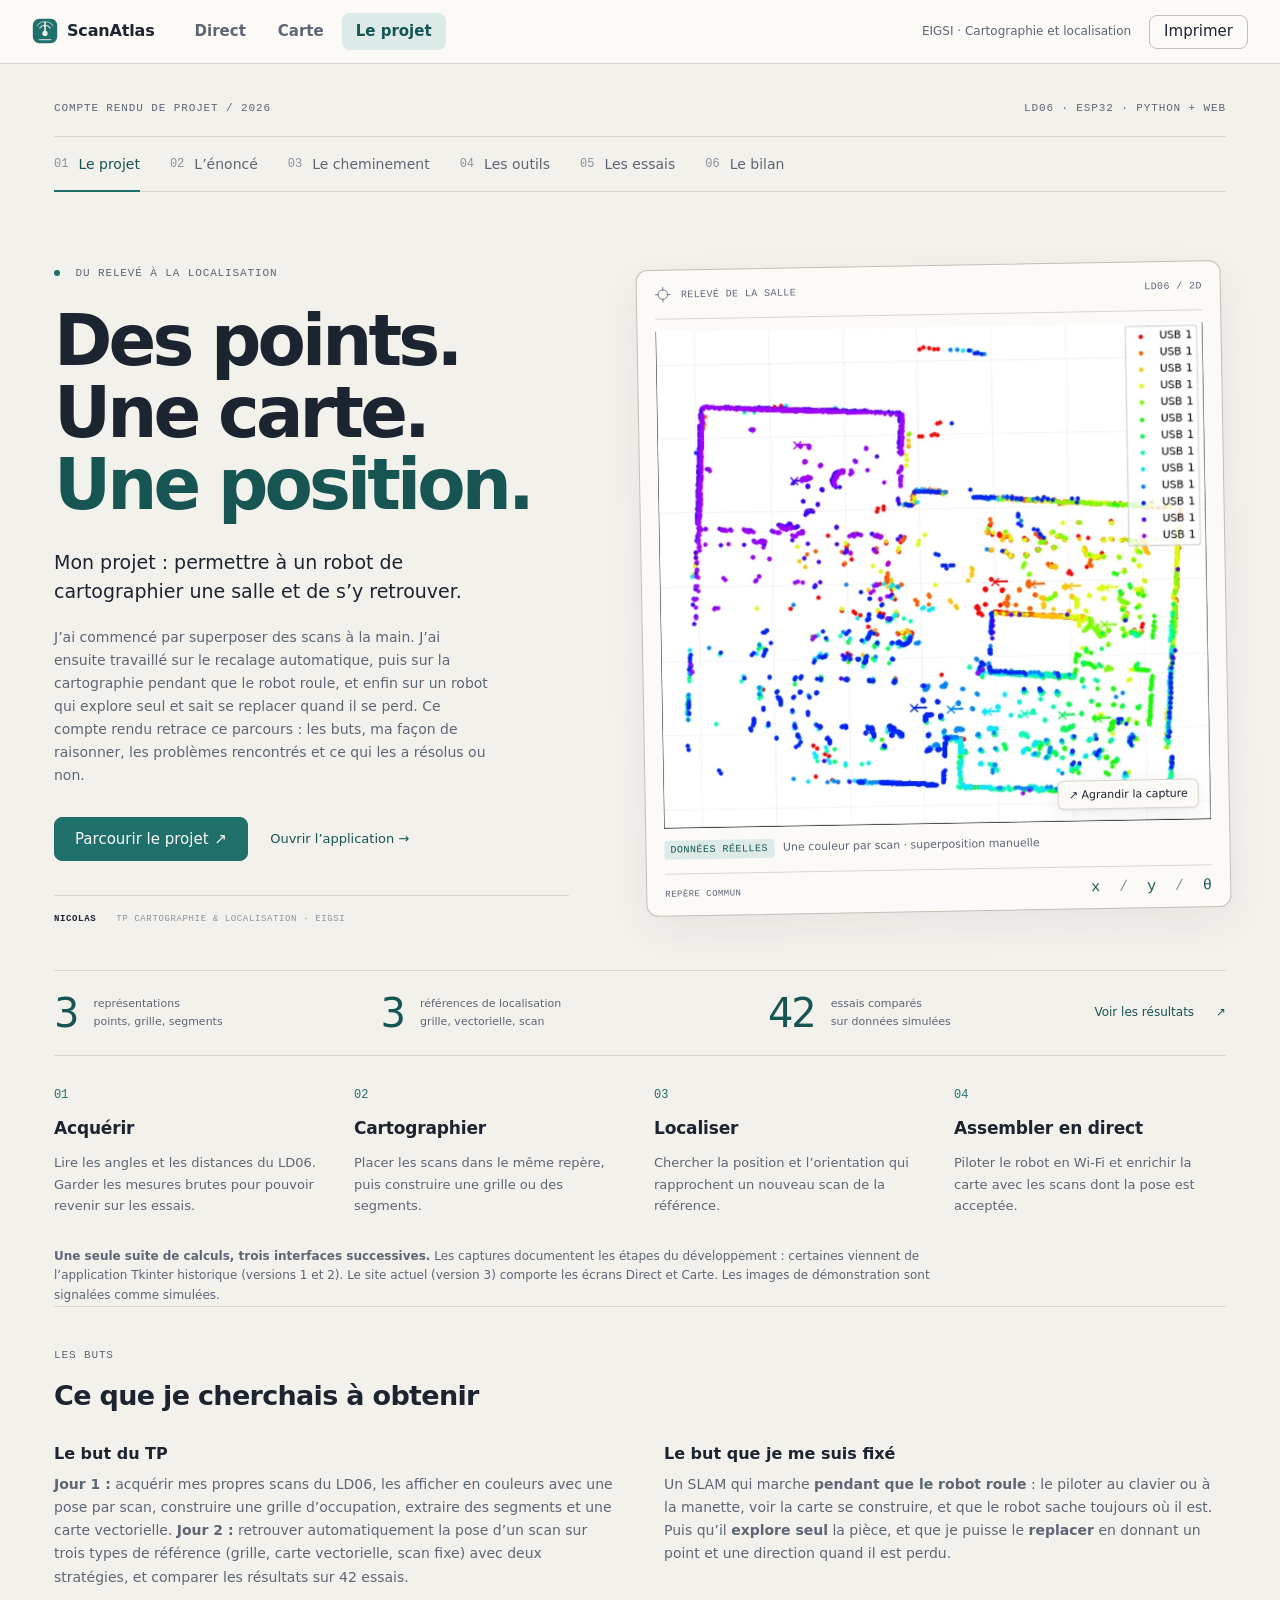
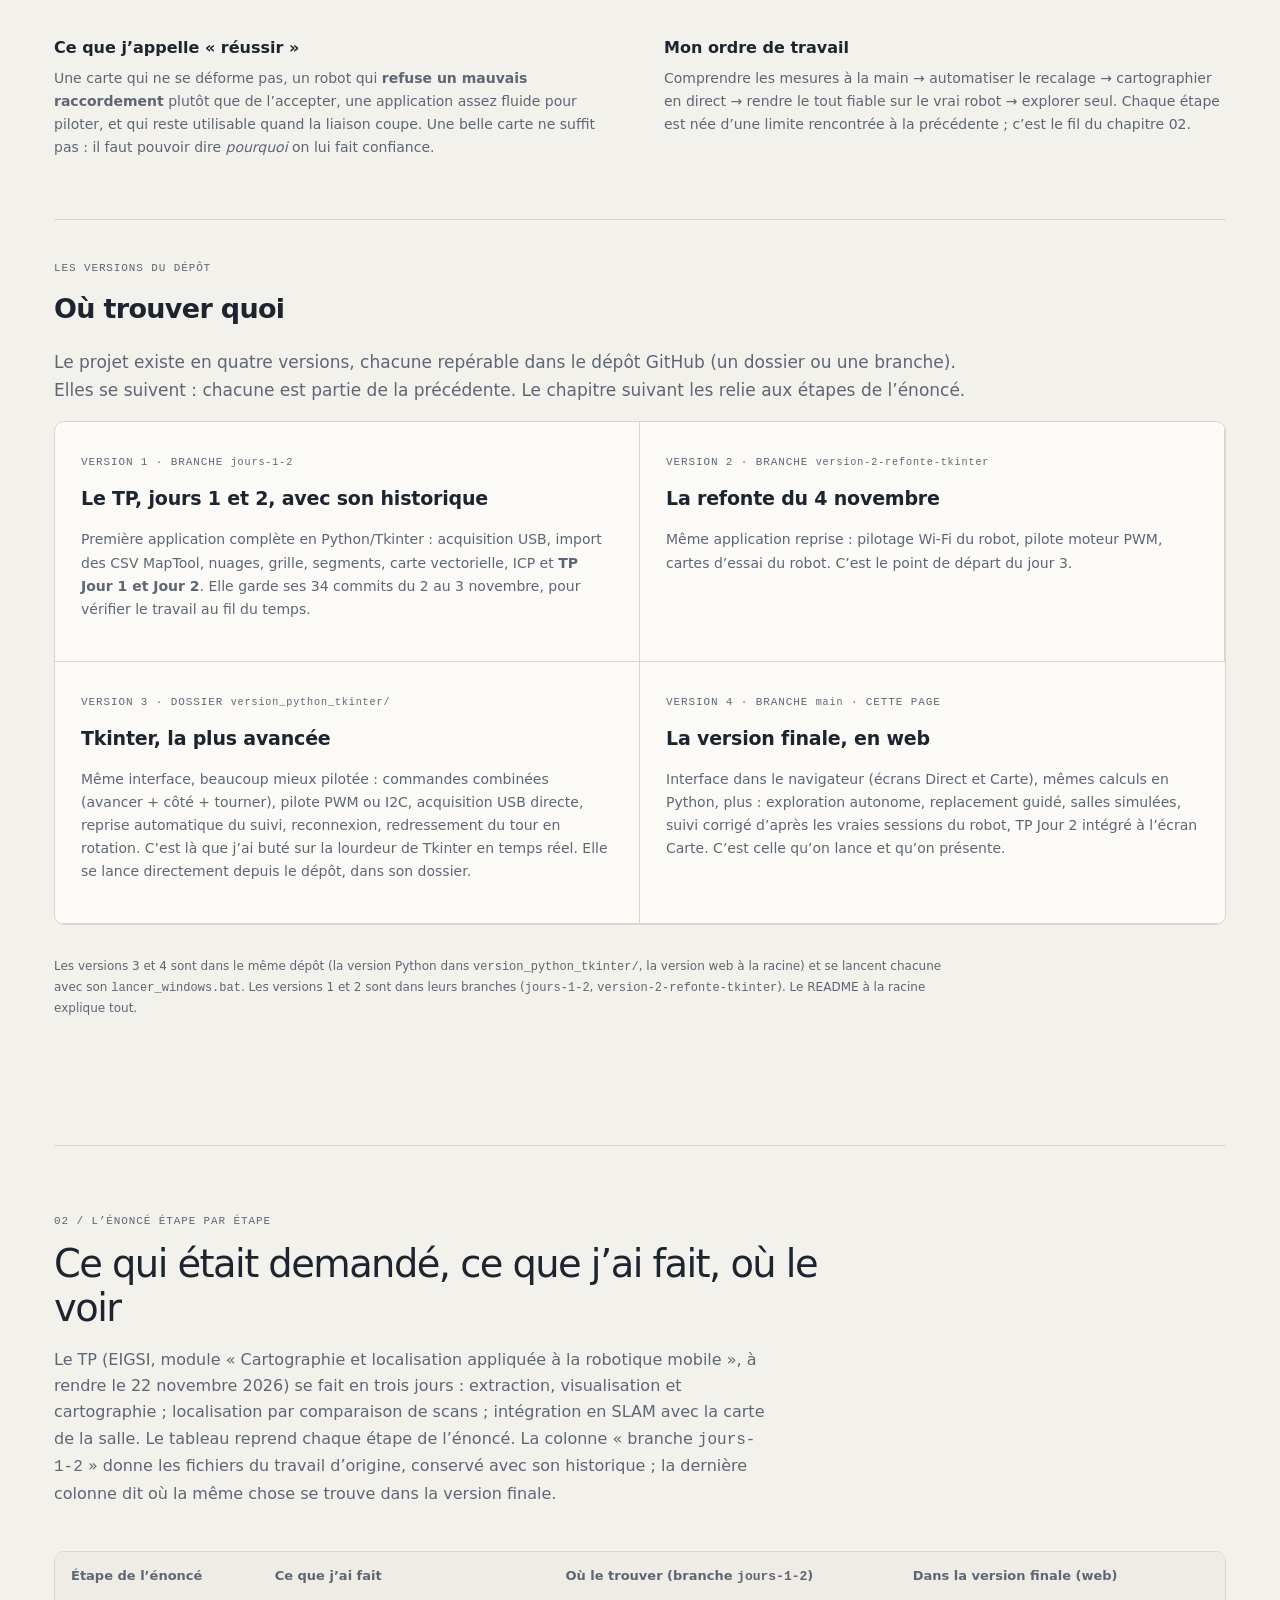
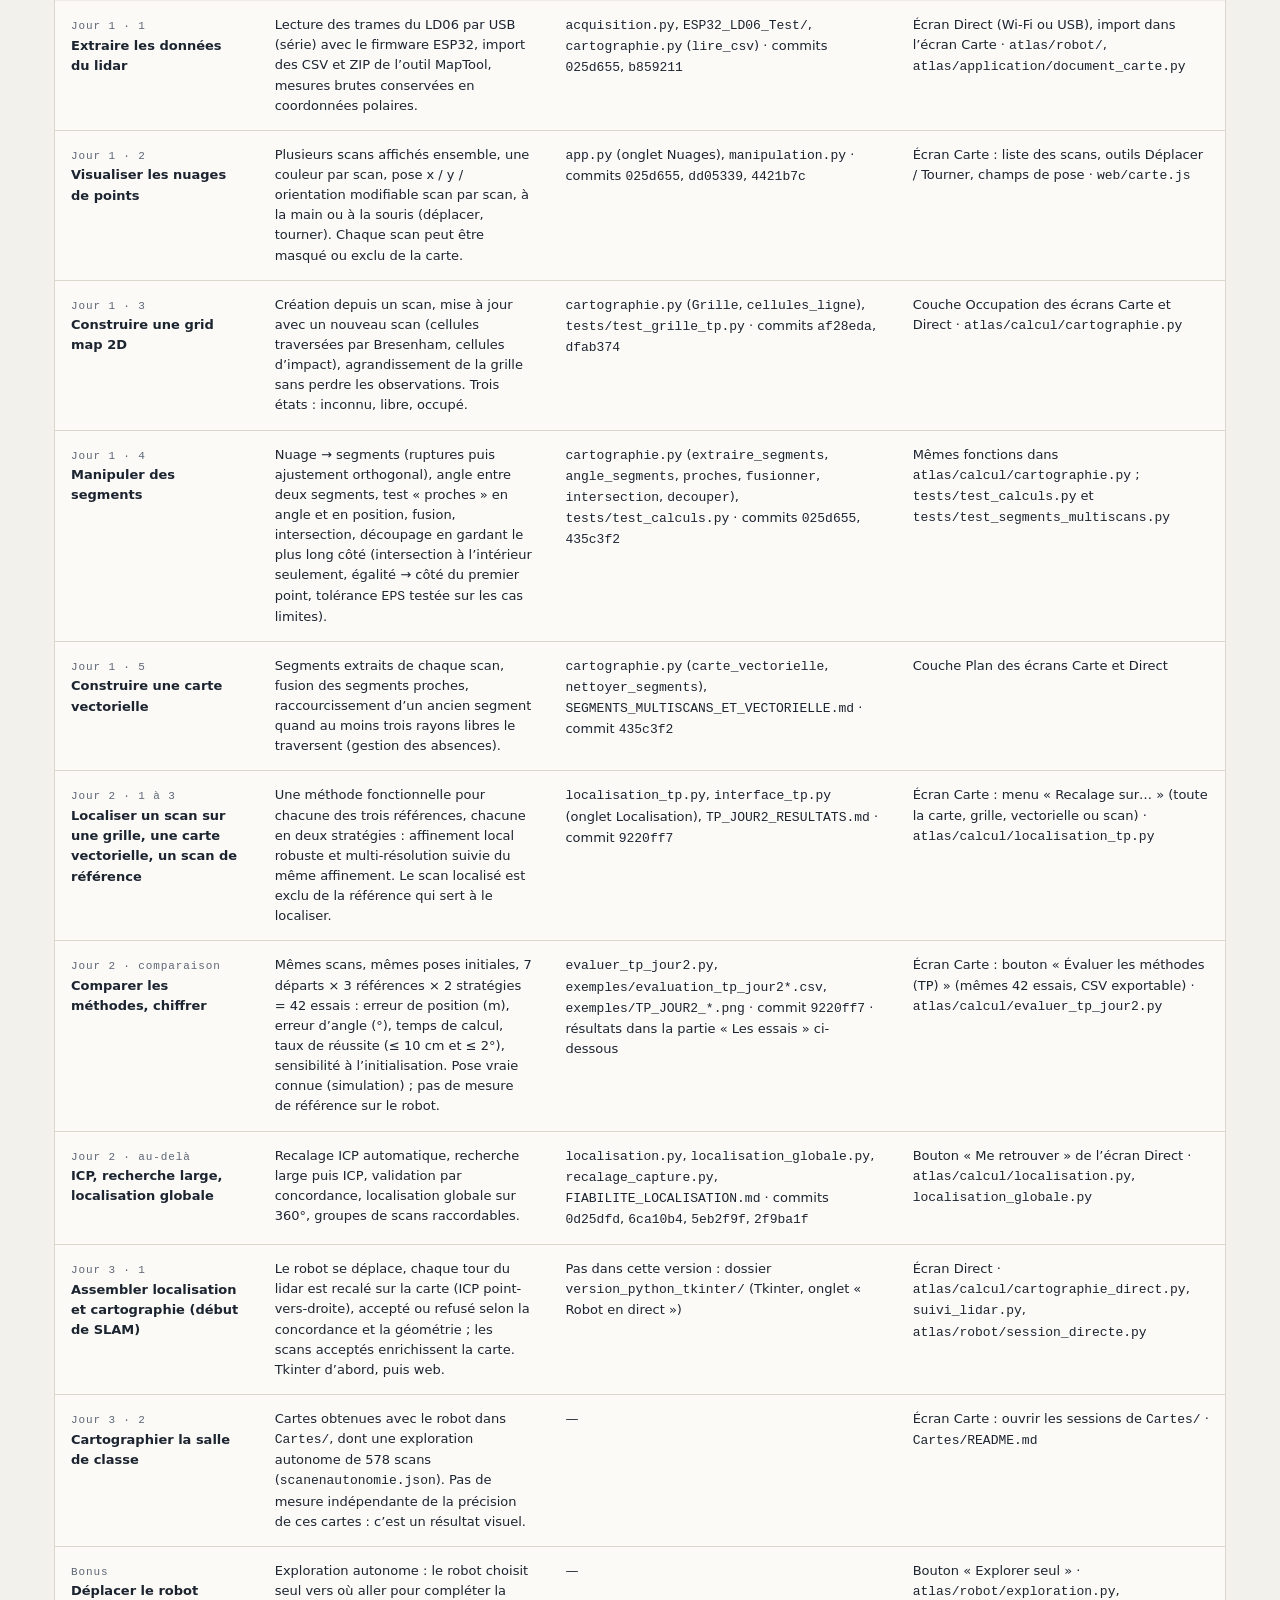
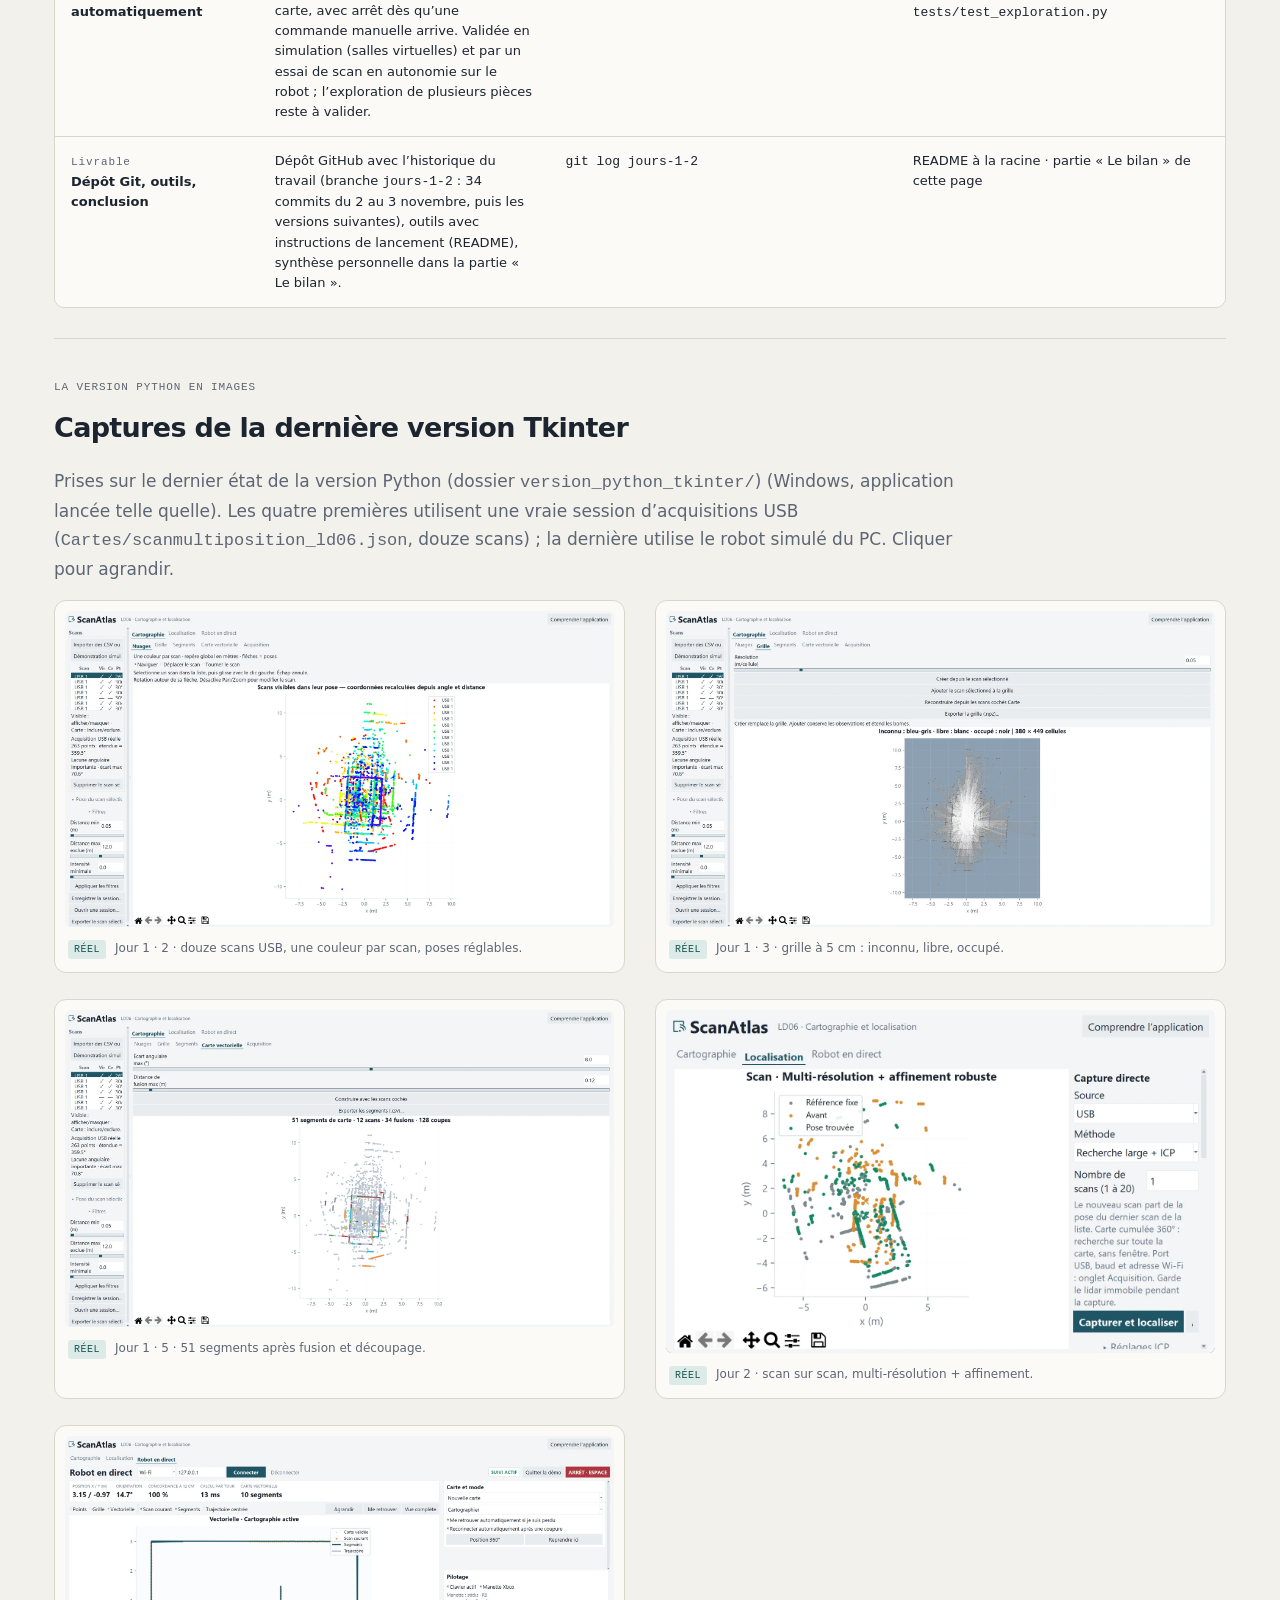
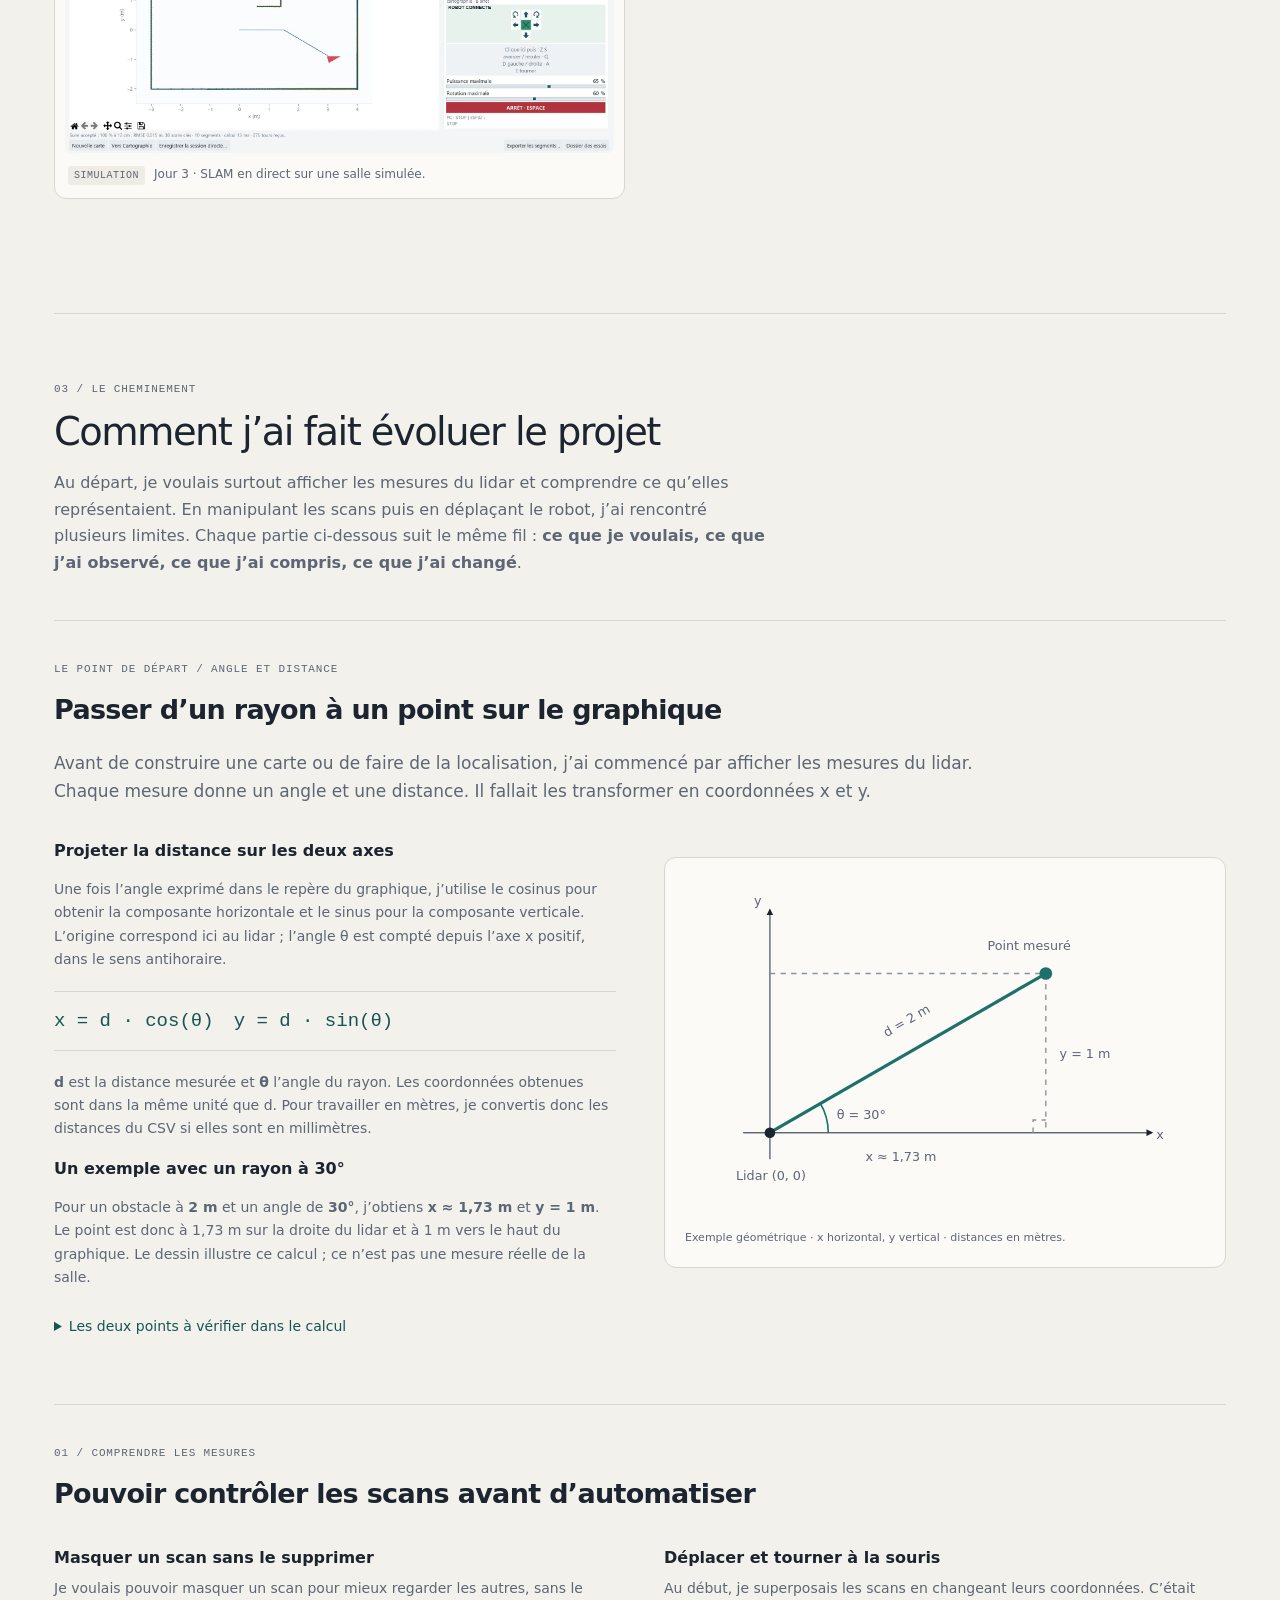
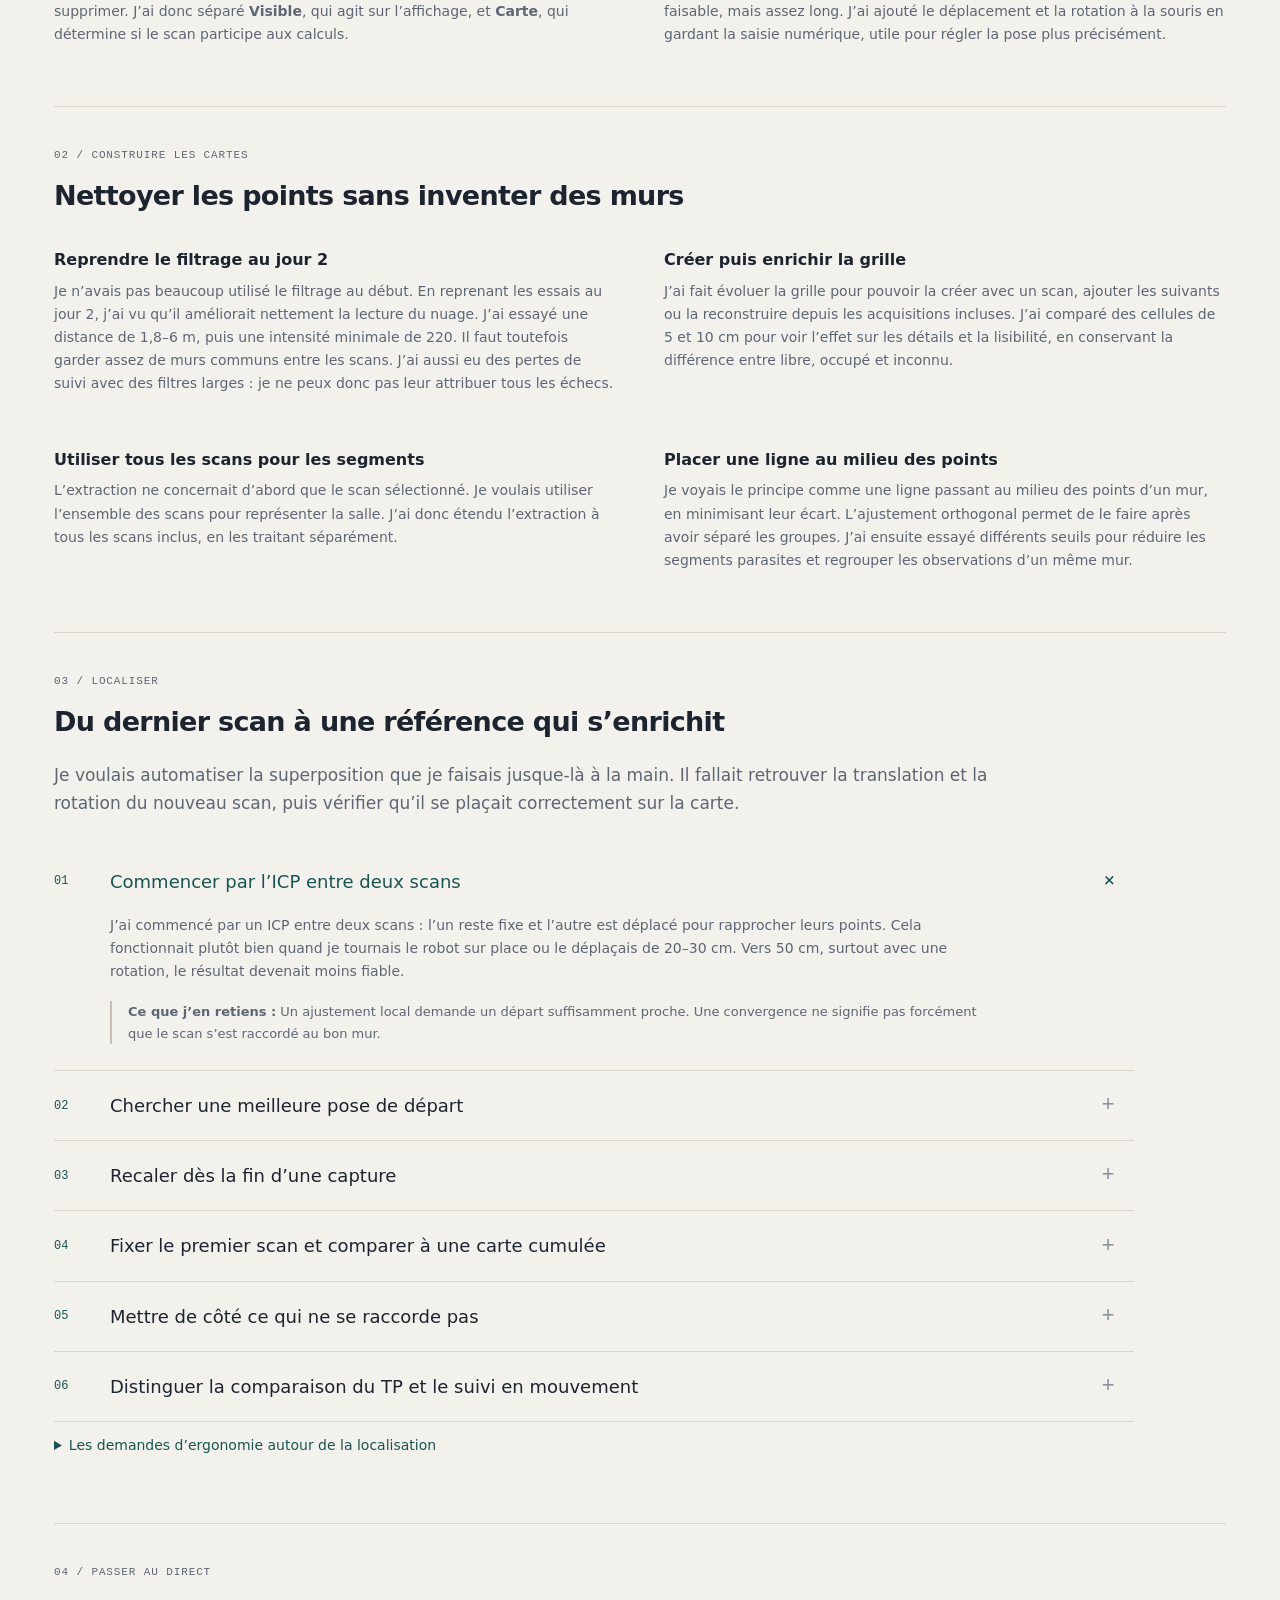
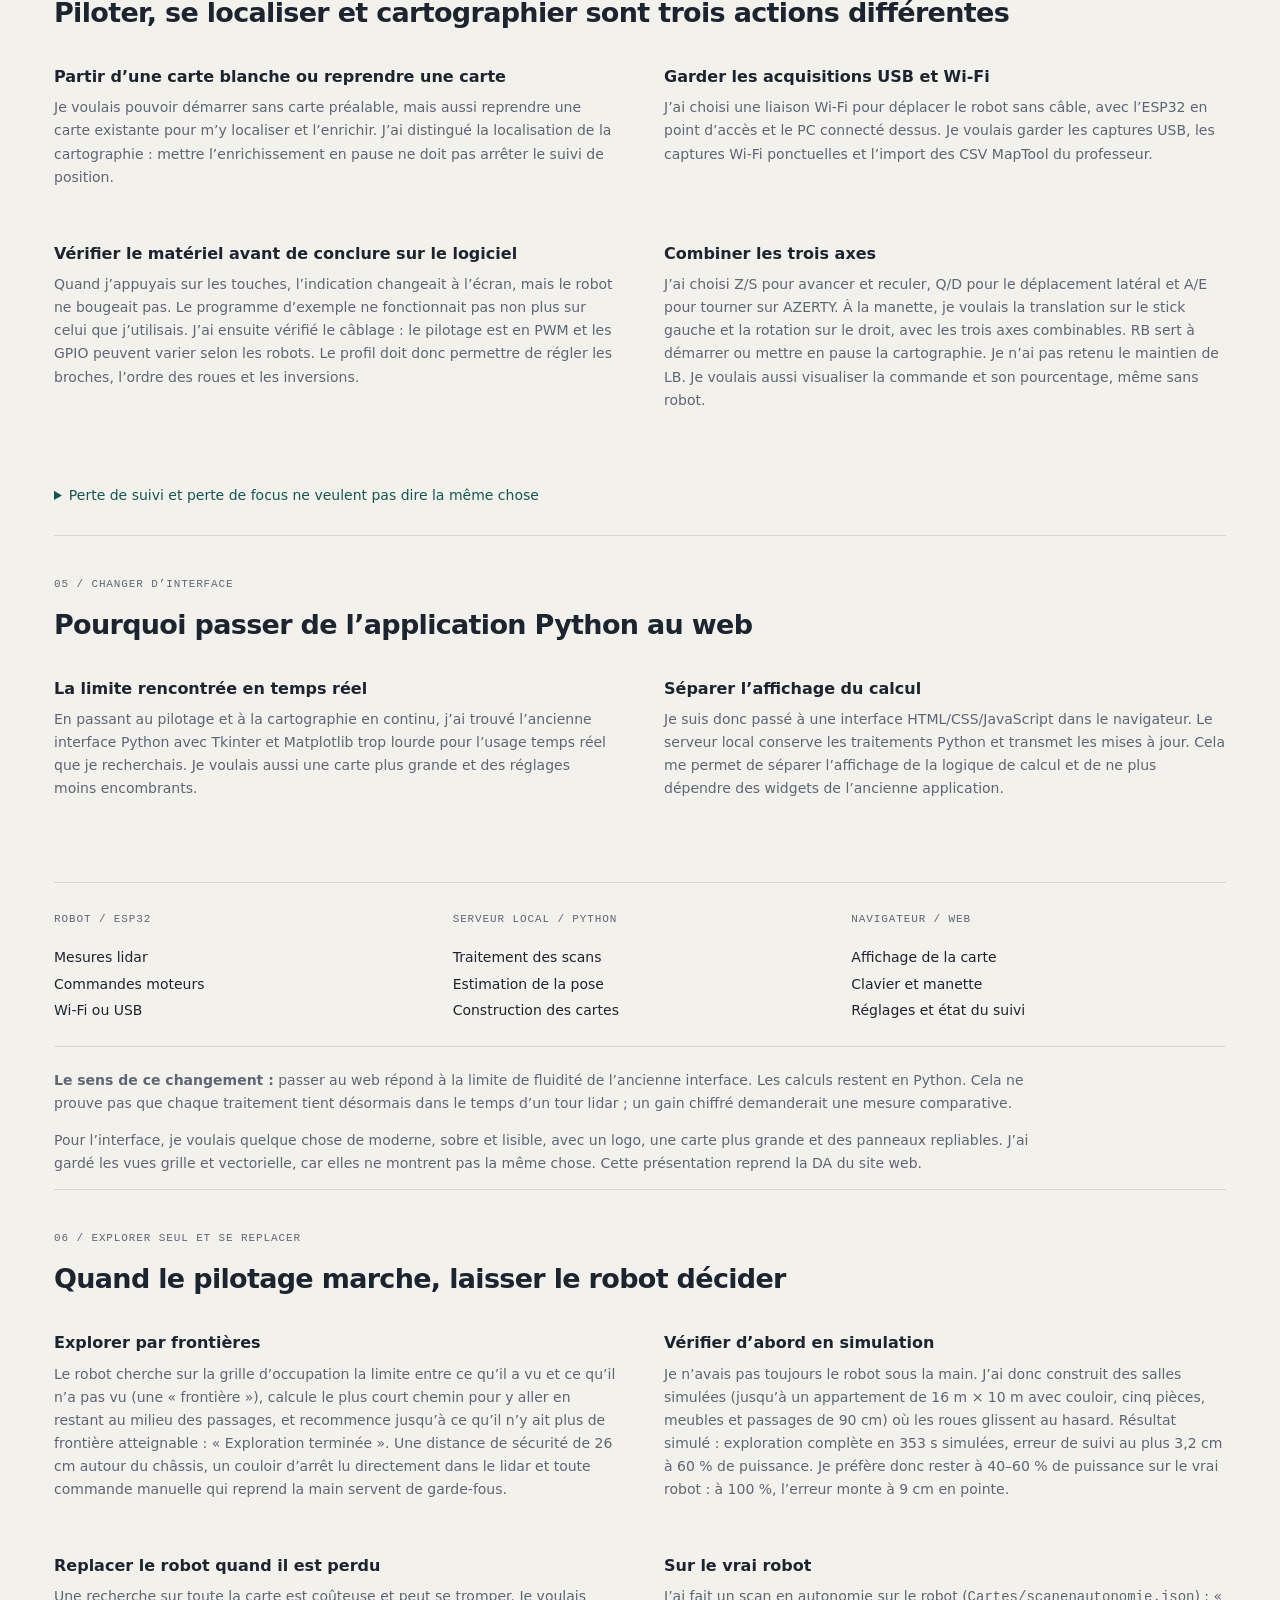
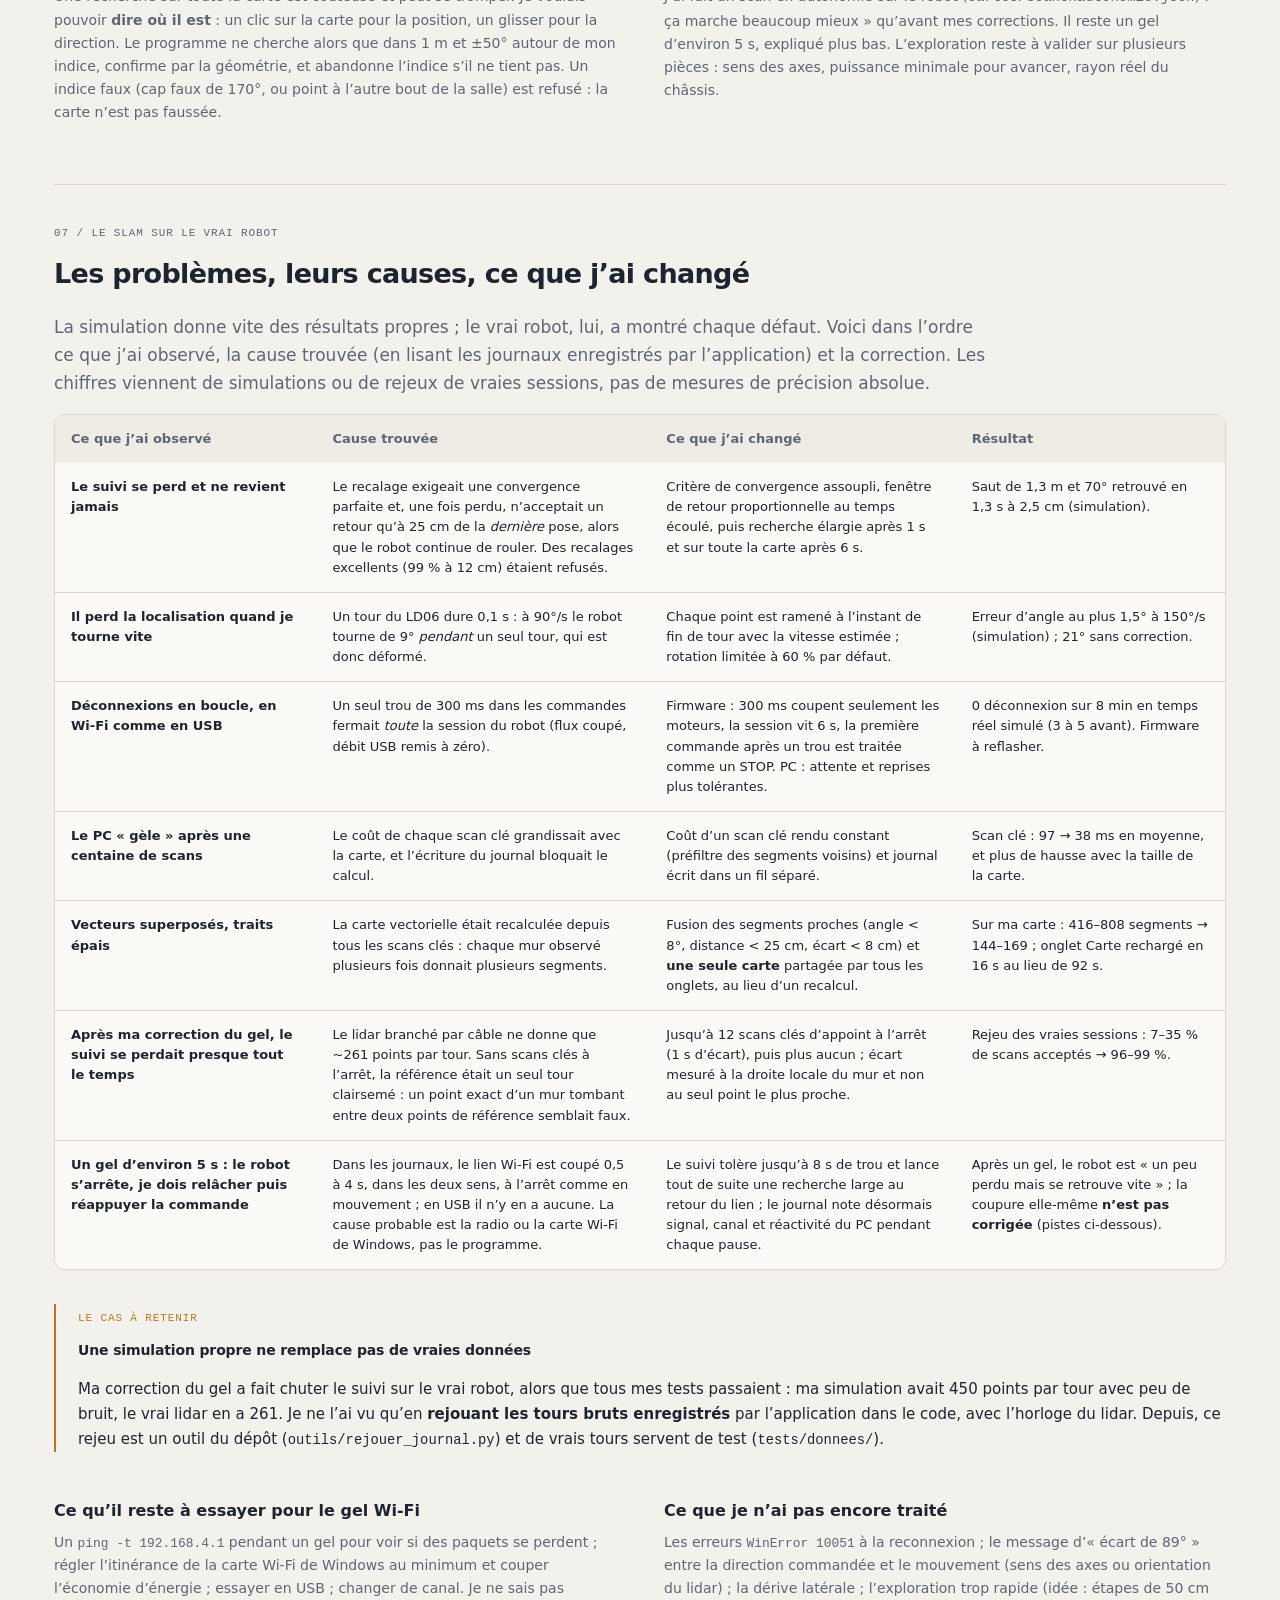
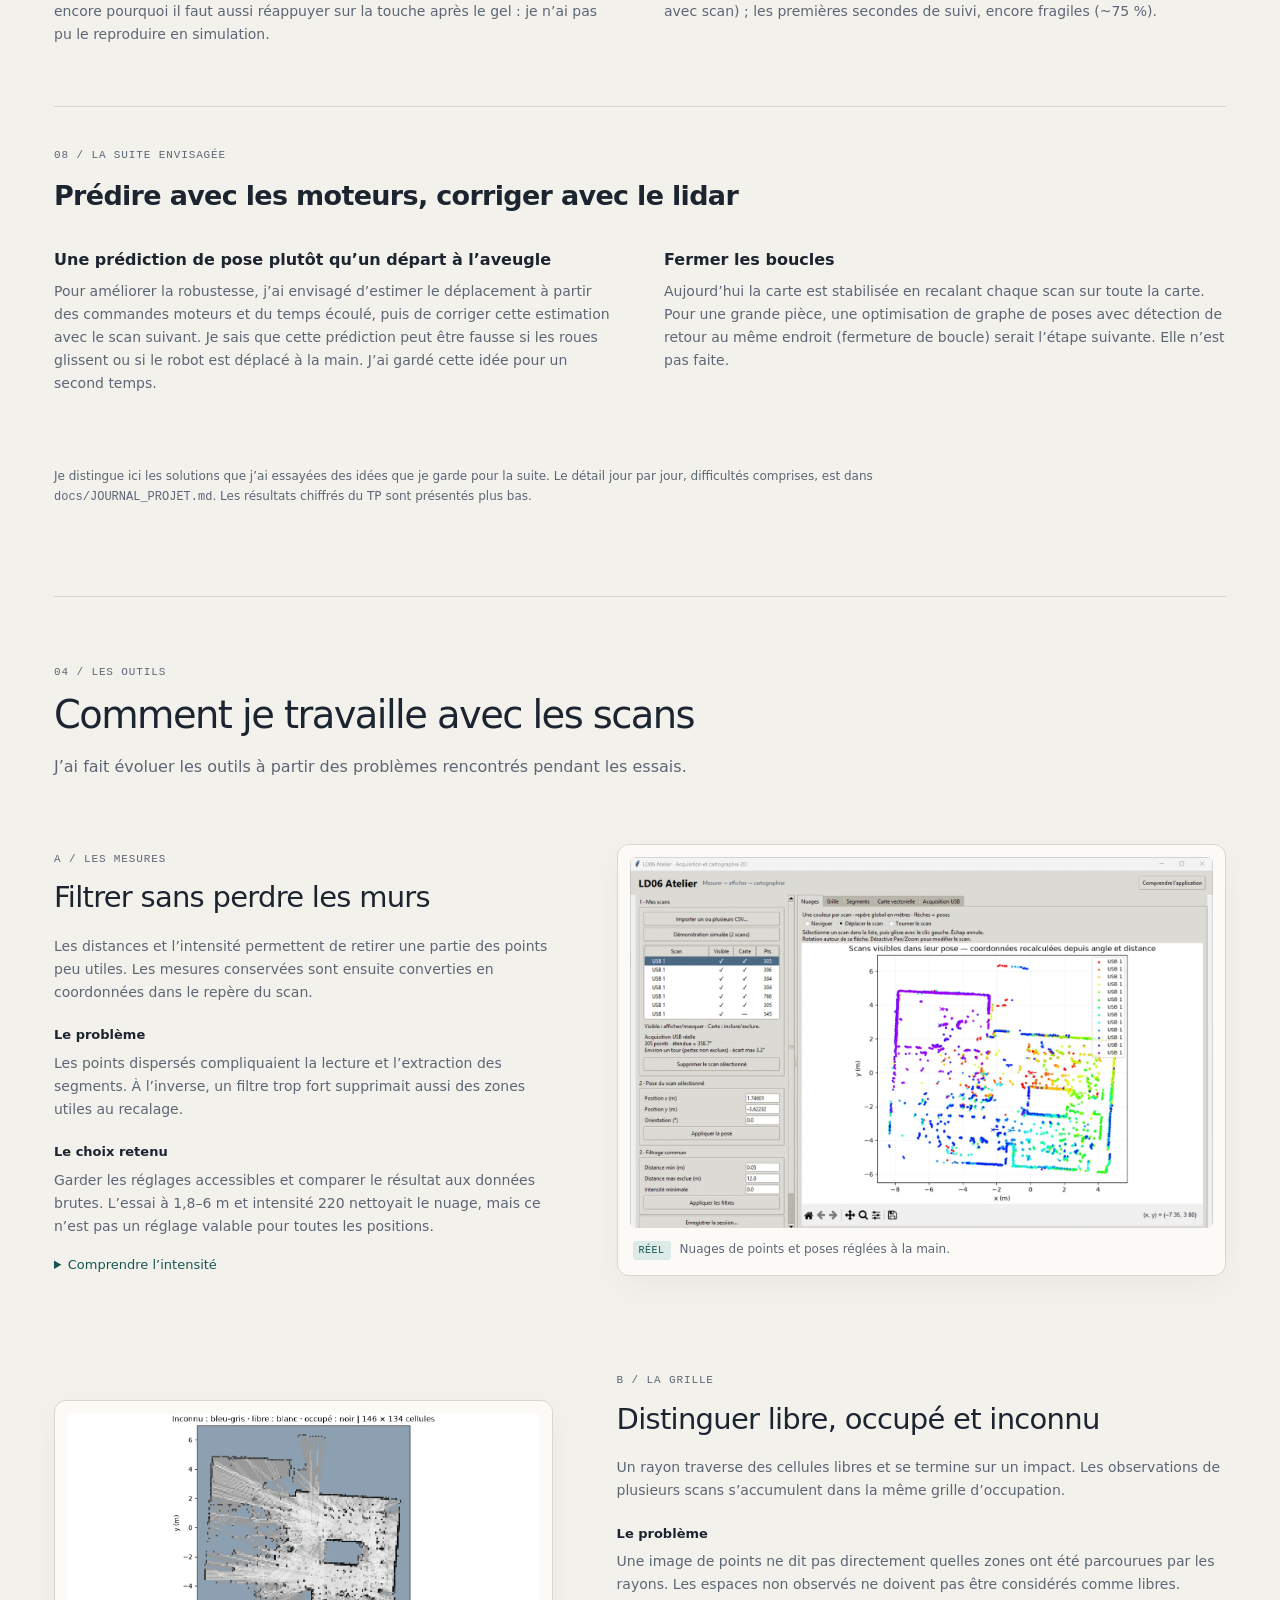
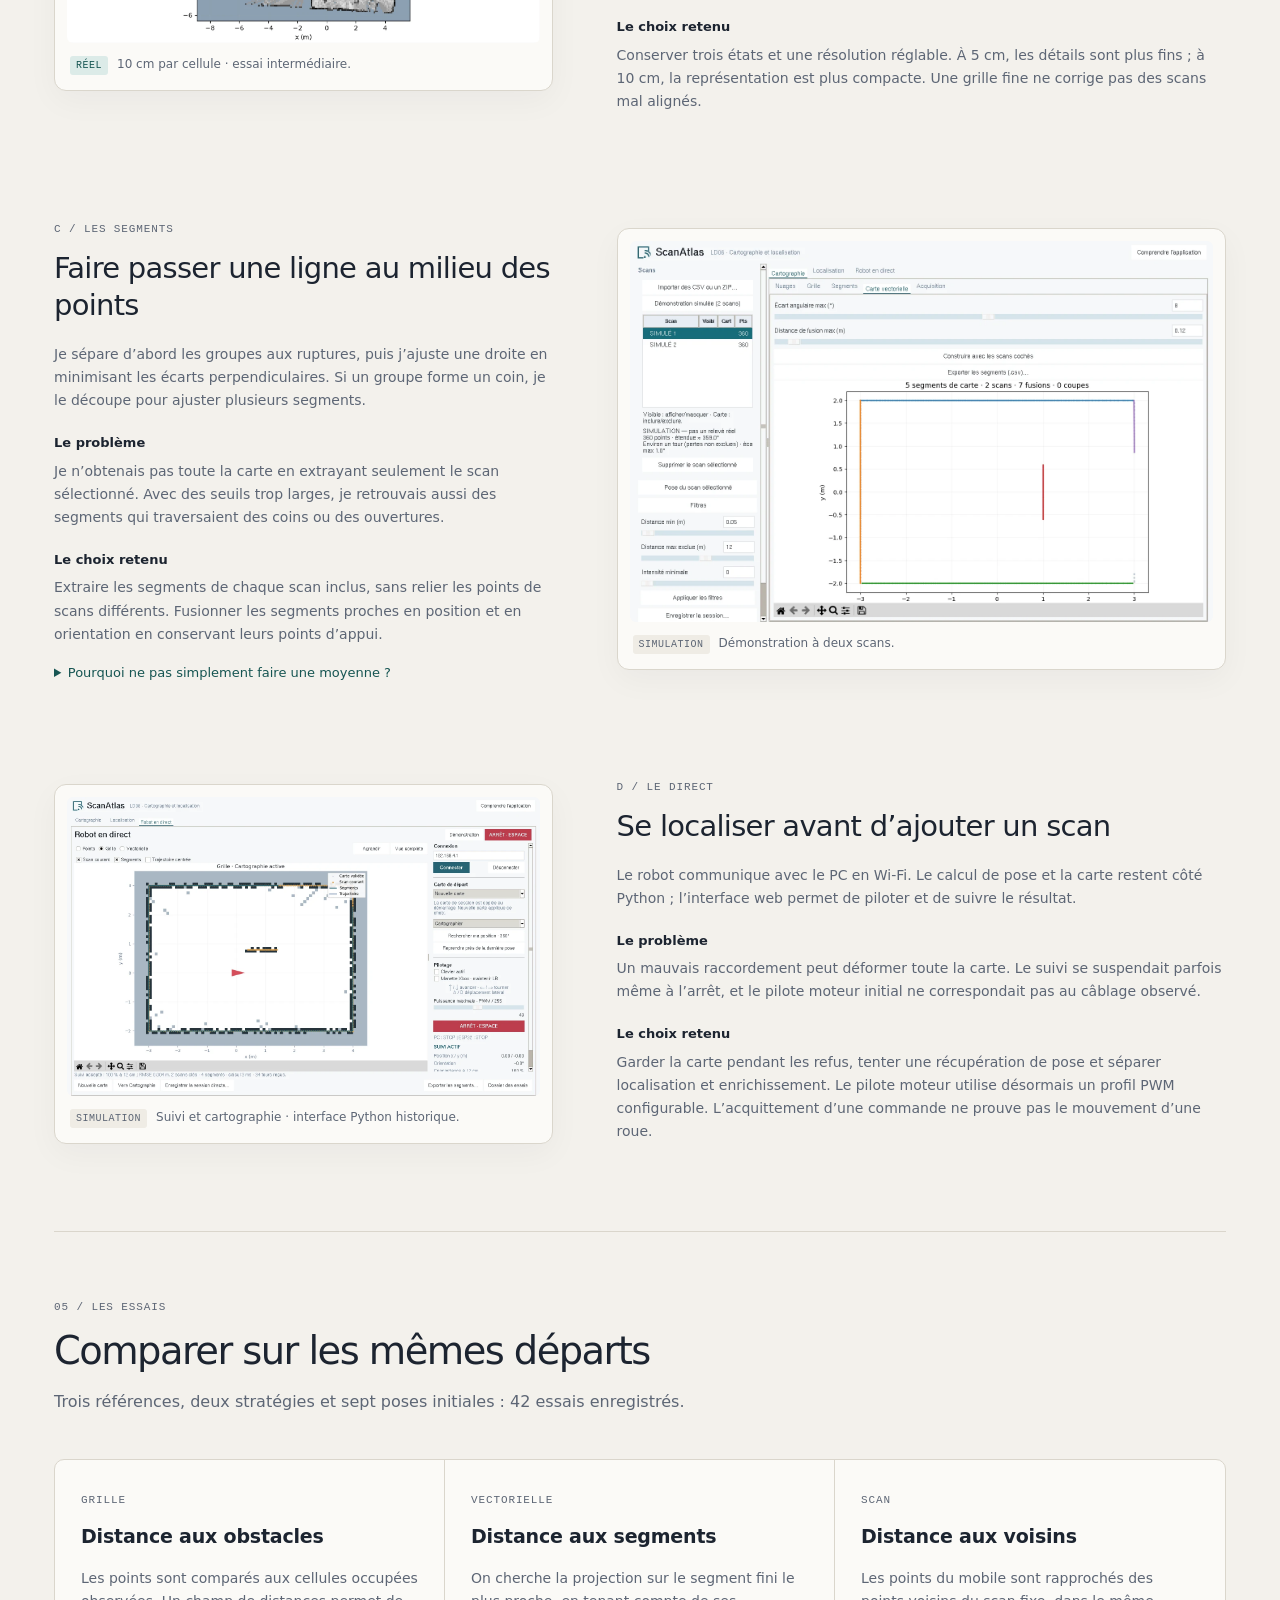
==== commit 675f3a74: "Version Python (Tkinter) intégrée dans main (dossier version_python_tkinter/), README d'entrée pour " ====
--- a/web/presentation.html
+++ b/web/presentation.html
@@ -17,12 +17,12 @@
 <article><h4>Ce que j’appelle « réussir »</h4><p>Une carte qui ne se déforme pas, un robot qui <strong>refuse un mauvais raccordement</strong> plutôt que de l’accepter, une application assez fluide pour piloter, et qui reste utilisable quand la liaison coupe. Une belle carte ne suffit pas : il faut pouvoir dire <em>pourquoi</em> on lui fait confiance.</p></article>
 <article><h4>Mon ordre de travail</h4><p>Comprendre les mesures à la main → automatiser le recalage → cartographier en direct → rendre le tout fiable sur le vrai robot → explorer seul. Chaque étape est née d’une limite rencontrée à la précédente ; c’est le fil du chapitre 02.</p></article>
 </div></div>
-<div class="journal-partie versions"><span class="repere">LES VERSIONS DU DÉPÔT</span><h3>Où trouver quoi</h3><p class="journal-intro">Le projet existe en quatre versions, chacune dans sa branche GitHub. Elles se suivent : chacune est partie de la précédente. Le chapitre suivant les relie aux étapes de l’énoncé.</p>
-<div class="references versions-depot versions-4"><article><span class="repere">VERSION 1 · BRANCHE <code>jours-1-2</code></span><h3>Le TP, jours 1 et 2, avec son historique</h3><p>Première application complète en Python/Tkinter : acquisition USB, import des CSV MapTool, nuages, grille, segments, carte vectorielle, ICP et <strong>TP Jour 1 et Jour 2</strong>. Elle garde ses 34 commits du 2 au 3 novembre, pour vérifier le travail au fil du temps.</p></article><article><span class="repere">VERSION 2 · BRANCHE <code>version-2-refonte-tkinter</code></span><h3>La refonte du 4 novembre</h3><p>Même application reprise : pilotage Wi-Fi du robot, pilote moteur PWM, cartes d’essai du robot. C’est le point de départ du jour 3.</p></article><article><span class="repere">VERSION 3 · BRANCHE <code>version-3-tkinter-avancee</code></span><h3>Tkinter, la plus avancée</h3><p>Même interface, beaucoup mieux pilotée : commandes combinées (avancer + côté + tourner), pilote PWM ou I2C, acquisition USB directe, reprise automatique du suivi, reconnexion, redressement du tour en rotation. C’est là que j’ai buté sur la lourdeur de Tkinter en temps réel.</p></article><article><span class="repere">VERSION 4 · BRANCHE <code>main</code> · CETTE PAGE</span><h3>La version finale, en web</h3><p>Interface dans le navigateur (écrans Direct et Carte), mêmes calculs en Python, plus : exploration autonome, replacement guidé, salles simulées, suivi corrigé d’après les vraies sessions du robot, TP Jour 2 intégré à l’écran Carte. C’est celle qu’on lance et qu’on présente.</p></article></div><p class="note-version">Chaque version se télécharge séparément sur GitHub (Code ▸ Download ZIP après avoir choisi la branche). Le README de chaque version explique comment la lancer ; celui de <code>main</code> indique aussi comment récupérer les autres.</p></div>
+<div class="journal-partie versions"><span class="repere">LES VERSIONS DU DÉPÔT</span><h3>Où trouver quoi</h3><p class="journal-intro">Le projet existe en quatre versions, chacune repérable dans le dépôt GitHub (un dossier ou une branche). Elles se suivent : chacune est partie de la précédente. Le chapitre suivant les relie aux étapes de l’énoncé.</p>
+<div class="references versions-depot versions-4"><article><span class="repere">VERSION 1 · BRANCHE <code>jours-1-2</code></span><h3>Le TP, jours 1 et 2, avec son historique</h3><p>Première application complète en Python/Tkinter : acquisition USB, import des CSV MapTool, nuages, grille, segments, carte vectorielle, ICP et <strong>TP Jour 1 et Jour 2</strong>. Elle garde ses 34 commits du 2 au 3 novembre, pour vérifier le travail au fil du temps.</p></article><article><span class="repere">VERSION 2 · BRANCHE <code>version-2-refonte-tkinter</code></span><h3>La refonte du 4 novembre</h3><p>Même application reprise : pilotage Wi-Fi du robot, pilote moteur PWM, cartes d’essai du robot. C’est le point de départ du jour 3.</p></article><article><span class="repere">VERSION 3 · DOSSIER <code>version_python_tkinter/</code></span><h3>Tkinter, la plus avancée</h3><p>Même interface, beaucoup mieux pilotée : commandes combinées (avancer + côté + tourner), pilote PWM ou I2C, acquisition USB directe, reprise automatique du suivi, reconnexion, redressement du tour en rotation. C’est là que j’ai buté sur la lourdeur de Tkinter en temps réel. Elle se lance directement depuis le dépôt, dans son dossier.</p></article><article><span class="repere">VERSION 4 · BRANCHE <code>main</code> · CETTE PAGE</span><h3>La version finale, en web</h3><p>Interface dans le navigateur (écrans Direct et Carte), mêmes calculs en Python, plus : exploration autonome, replacement guidé, salles simulées, suivi corrigé d’après les vraies sessions du robot, TP Jour 2 intégré à l’écran Carte. C’est celle qu’on lance et qu’on présente.</p></article></div><p class="note-version">Les versions 3 et 4 sont dans le même dépôt (la version Python dans <code>version_python_tkinter/</code>, la version web à la racine) et se lancent chacune avec son <code>lancer_windows.bat</code>. Les versions 1 et 2 sont dans leurs branches (<code>jours-1-2</code>, <code>version-2-refonte-tkinter</code>). Le README à la racine explique tout.</p></div>
 </section>
 <section id="enonce" class="chapitre"><div class="titre-section"><p class="sur-titre">02 / L’ÉNONCÉ ÉTAPE PAR ÉTAPE</p><h2>Ce qui était demandé, ce que j’ai fait, où le voir</h2><p>Le TP (EIGSI, module « Cartographie et localisation appliquée à la robotique mobile », à rendre le 22 novembre 2026) se fait en trois jours : extraction, visualisation et cartographie ; localisation par comparaison de scans ; intégration en SLAM avec la carte de la salle. Le tableau reprend chaque étape de l’énoncé. La colonne « branche <code>jours-1-2</code> » donne les fichiers du travail d’origine, conservé avec son historique ; la dernière colonne dit où la même chose se trouve dans la version finale.</p></div>
-<div class="table-scroll table-problemes"><table class="resultats"><thead><tr><th>Étape de l’énoncé</th><th>Ce que j’ai fait</th><th>Où le trouver (branche <code>jours-1-2</code>)</th><th>Dans la version finale (web)</th></tr></thead><tbody><tr><th scope="row"><span class="repere">Jour 1 · 1</span><br>Extraire les données du lidar</th><td>Lecture des trames du LD06 par USB (série) avec le firmware ESP32, import des CSV et ZIP de l’outil MapTool, mesures brutes conservées en coordonnées polaires.</td><td><code>acquisition.py</code>, <code>ESP32_LD06_Test/</code>, <code>cartographie.py</code> (<code>lire_csv</code>) · commits <code>025d655</code>, <code>b859211</code></td><td>Écran Direct (Wi-Fi ou USB), import dans l’écran Carte · <code>atlas/robot/</code>, <code>atlas/application/document_carte.py</code></td></tr><tr><th scope="row"><span class="repere">Jour 1 · 2</span><br>Visualiser les nuages de points</th><td>Plusieurs scans affichés ensemble, une couleur par scan, pose x / y / orientation modifiable scan par scan, à la main ou à la souris (déplacer, tourner). Chaque scan peut être masqué ou exclu de la carte.</td><td><code>app.py</code> (onglet Nuages), <code>manipulation.py</code> · commits <code>025d655</code>, <code>dd05339</code>, <code>4421b7c</code></td><td>Écran Carte : liste des scans, outils Déplacer / Tourner, champs de pose · <code>web/carte.js</code></td></tr><tr><th scope="row"><span class="repere">Jour 1 · 3</span><br>Construire une grid map 2D</th><td>Création depuis un scan, mise à jour avec un nouveau scan (cellules traversées par Bresenham, cellules d’impact), agrandissement de la grille sans perdre les observations. Trois états : inconnu, libre, occupé.</td><td><code>cartographie.py</code> (<code>Grille</code>, <code>cellules_ligne</code>), <code>tests/test_grille_tp.py</code> · commits <code>af28eda</code>, <code>dfab374</code></td><td>Couche Occupation des écrans Carte et Direct · <code>atlas/calcul/cartographie.py</code></td></tr><tr><th scope="row"><span class="repere">Jour 1 · 4</span><br>Manipuler des segments</th><td>Nuage → segments (ruptures puis ajustement orthogonal), angle entre deux segments, test « proches » en angle et en position, fusion, intersection, découpage en gardant le plus long côté (intersection à l’intérieur seulement, égalité → côté du premier point, tolérance <code>EPS</code> testée sur les cas limites).</td><td><code>cartographie.py</code> (<code>extraire_segments</code>, <code>angle_segments</code>, <code>proches</code>, <code>fusionner</code>, <code>intersection</code>, <code>decouper</code>), <code>tests/test_calculs.py</code> · commits <code>025d655</code>, <code>435c3f2</code></td><td>Mêmes fonctions dans <code>atlas/calcul/cartographie.py</code> ; <code>tests/test_calculs.py</code> et <code>tests/test_segments_multiscans.py</code></td></tr><tr><th scope="row"><span class="repere">Jour 1 · 5</span><br>Construire une carte vectorielle</th><td>Segments extraits de chaque scan, fusion des segments proches, raccourcissement d’un ancien segment quand au moins trois rayons libres le traversent (gestion des absences).</td><td><code>cartographie.py</code> (<code>carte_vectorielle</code>, <code>nettoyer_segments</code>), <code>SEGMENTS_MULTISCANS_ET_VECTORIELLE.md</code> · commit <code>435c3f2</code></td><td>Couche Plan des écrans Carte et Direct</td></tr><tr><th scope="row"><span class="repere">Jour 2 · 1 à 3</span><br>Localiser un scan sur une grille, une carte vectorielle, un scan de référence</th><td>Une méthode fonctionnelle pour chacune des trois références, chacune en deux stratégies : affinement local robuste et multi-résolution suivie du même affinement. Le scan localisé est exclu de la référence qui sert à le localiser.</td><td><code>localisation_tp.py</code>, <code>interface_tp.py</code> (onglet Localisation), <code>TP_JOUR2_RESULTATS.md</code> · commit <code>9220ff7</code></td><td>Écran Carte : menu « Recalage sur… » (toute la carte, grille, vectorielle ou scan) · <code>atlas/calcul/localisation_tp.py</code></td></tr><tr><th scope="row"><span class="repere">Jour 2 · comparaison</span><br>Comparer les méthodes, chiffrer</th><td>Mêmes scans, mêmes poses initiales, 7 départs × 3 références × 2 stratégies = 42 essais : erreur de position (m), erreur d’angle (°), temps de calcul, taux de réussite (≤ 10 cm et ≤ 2°), sensibilité à l’initialisation. Pose vraie connue (simulation) ; pas de mesure de référence sur le robot.</td><td><code>evaluer_tp_jour2.py</code>, <code>exemples/evaluation_tp_jour2*.csv</code>, <code>exemples/TP_JOUR2_*.png</code> · commit <code>9220ff7</code> · résultats dans la partie « Les essais » ci-dessous</td><td>Écran Carte : bouton « Évaluer les méthodes (TP) » (mêmes 42 essais, CSV exportable) · <code>atlas/calcul/evaluer_tp_jour2.py</code></td></tr><tr><th scope="row"><span class="repere">Jour 2 · au-delà</span><br>ICP, recherche large, localisation globale</th><td>Recalage ICP automatique, recherche large puis ICP, validation par concordance, localisation globale sur 360°, groupes de scans raccordables.</td><td><code>localisation.py</code>, <code>localisation_globale.py</code>, <code>recalage_capture.py</code>, <code>FIABILITE_LOCALISATION.md</code> · commits <code>0d25dfd</code>, <code>6ca10b4</code>, <code>5eb2f9f</code>, <code>2f9ba1f</code></td><td>Bouton « Me retrouver » de l’écran Direct · <code>atlas/calcul/localisation.py</code>, <code>localisation_globale.py</code></td></tr><tr><th scope="row"><span class="repere">Jour 3 · 1</span><br>Assembler localisation et cartographie (début de SLAM)</th><td>Le robot se déplace, chaque tour du lidar est recalé sur la carte (ICP point-vers-droite), accepté ou refusé selon la concordance et la géométrie ; les scans acceptés enrichissent la carte. Tkinter d’abord, puis web.</td><td>Pas dans cette version : branche <code>version-3-tkinter-avancee</code> (Tkinter, onglet « Robot en direct »)</td><td>Écran Direct · <code>atlas/calcul/cartographie_direct.py</code>, <code>suivi_lidar.py</code>, <code>atlas/robot/session_directe.py</code></td></tr><tr><th scope="row"><span class="repere">Jour 3 · 2</span><br>Cartographier la salle de classe</th><td>Cartes obtenues avec le robot dans <code>Cartes/</code>, dont une exploration autonome de 578 scans (<code>scanenautonomie.json</code>). Pas de mesure indépendante de la précision de ces cartes : c’est un résultat visuel.</td><td>—</td><td>Écran Carte : ouvrir les sessions de <code>Cartes/</code> · <code>Cartes/README.md</code></td></tr><tr><th scope="row"><span class="repere">Bonus</span><br>Déplacer le robot automatiquement</th><td>Exploration autonome : le robot choisit seul vers où aller pour compléter la carte, avec arrêt dès qu’une commande manuelle arrive. Validée en simulation (salles virtuelles) et par un essai de scan en autonomie sur le robot ; l’exploration de plusieurs pièces reste à valider.</td><td>—</td><td>Bouton « Explorer seul » · <code>atlas/robot/exploration.py</code>, <code>tests/test_exploration.py</code></td></tr><tr><th scope="row"><span class="repere">Livrable</span><br>Dépôt Git, outils, conclusion</th><td>Dépôt GitHub avec l’historique du travail (branche <code>jours-1-2</code> : 34 commits du 2 au 3 novembre, puis les versions suivantes), outils avec instructions de lancement (README), synthèse personnelle dans la partie « Le bilan ».</td><td><code>git log jours-1-2</code></td><td>README à la racine · partie « Le bilan » de cette page</td></tr></tbody></table></div>
-<div class="journal-partie"><span class="repere">LA VERSION PYTHON EN IMAGES</span><h3>Captures de la dernière version Tkinter</h3><p class="journal-intro">Prises sur le dernier état de la version Tkinter (branche <code>version-3-tkinter-avancee</code>) (Windows, application lancée telle quelle). Les quatre premières utilisent une vraie session d’acquisitions USB (<code>Cartes/scanmultiposition_ld06.json</code>, douze scans) ; la dernière utilise le robot simulé du PC. Cliquer pour agrandir.</p><div class="galerie-tk"><figure><button class="agrandir-image" data-image="presentation-assets/tk-nuages.webp" data-legende="Version Tkinter (branche version-3-tkinter-avancee) : douze acquisitions USB réelles, une couleur par scan."><img loading="lazy" src="presentation-assets/tk-nuages.webp" alt="Douze scans réels superposés dans l’application Tkinter" width="1800" height="1037"></button><figcaption><span class="etiquette">RÉEL</span> Jour 1 · 2 · douze scans USB, une couleur par scan, poses réglables.</figcaption></figure><figure><button class="agrandir-image" data-image="presentation-assets/tk-grille.webp" data-legende="Version Tkinter : grille d’occupation à 0,05 m, 380 × 449 cellules, construite avec les scans cochés. Bleu-gris = inconnu, blanc = libre, noir = occupé."><img loading="lazy" src="presentation-assets/tk-grille.webp" alt="Grille d’occupation construite à partir des scans réels" width="1800" height="1037"></button><figcaption><span class="etiquette">RÉEL</span> Jour 1 · 3 · grille à 5 cm : inconnu, libre, occupé.</figcaption></figure><figure><button class="agrandir-image" data-image="presentation-assets/tk-vectorielle.webp" data-legende="Version Tkinter : carte vectorielle de la même session, 51 segments, 34 fusions, 128 coupes."><img loading="lazy" src="presentation-assets/tk-vectorielle.webp" alt="Carte vectorielle de 51 segments sur les points des scans" width="1800" height="1037"></button><figcaption><span class="etiquette">RÉEL</span> Jour 1 · 5 · 51 segments après fusion et découpage.</figcaption></figure><figure><button class="agrandir-image" data-image="presentation-assets/tk-localisation.webp" data-legende="Version Tkinter : le scan mobile (« Avant ») est recalé sur une référence de type Scan par multi-résolution ; « Pose trouvée » en vert."><img loading="lazy" src="presentation-assets/tk-localisation.webp" alt="Superposition avant et après recalage d’un scan mobile sur un scan de référence" width="1800" height="1037"></button><figcaption><span class="etiquette">RÉEL</span> Jour 2 · scan sur scan, multi-résolution + affinement.</figcaption></figure><figure><button class="agrandir-image" data-image="presentation-assets/tk-direct.webp" data-legende="Version Tkinter : onglet « Robot en direct » avec le robot simulé du PC. Suivi accepté à 100 % à 12 cm, 38 scans clés, carte vectorielle en cours de construction, pavé de pilotage à droite."><img loading="lazy" src="presentation-assets/tk-direct.webp" alt="Onglet Robot en direct : carte vectorielle d’une salle simulée, trajectoire du robot et pilotage" width="1800" height="1037"></button><figcaption><span class="etiquette simulation">SIMULATION</span> Jour 3 · SLAM en direct sur une salle simulée.</figcaption></figure></div></div></section>
+<div class="table-scroll table-problemes"><table class="resultats"><thead><tr><th>Étape de l’énoncé</th><th>Ce que j’ai fait</th><th>Où le trouver (branche <code>jours-1-2</code>)</th><th>Dans la version finale (web)</th></tr></thead><tbody><tr><th scope="row"><span class="repere">Jour 1 · 1</span><br>Extraire les données du lidar</th><td>Lecture des trames du LD06 par USB (série) avec le firmware ESP32, import des CSV et ZIP de l’outil MapTool, mesures brutes conservées en coordonnées polaires.</td><td><code>acquisition.py</code>, <code>ESP32_LD06_Test/</code>, <code>cartographie.py</code> (<code>lire_csv</code>) · commits <code>025d655</code>, <code>b859211</code></td><td>Écran Direct (Wi-Fi ou USB), import dans l’écran Carte · <code>atlas/robot/</code>, <code>atlas/application/document_carte.py</code></td></tr><tr><th scope="row"><span class="repere">Jour 1 · 2</span><br>Visualiser les nuages de points</th><td>Plusieurs scans affichés ensemble, une couleur par scan, pose x / y / orientation modifiable scan par scan, à la main ou à la souris (déplacer, tourner). Chaque scan peut être masqué ou exclu de la carte.</td><td><code>app.py</code> (onglet Nuages), <code>manipulation.py</code> · commits <code>025d655</code>, <code>dd05339</code>, <code>4421b7c</code></td><td>Écran Carte : liste des scans, outils Déplacer / Tourner, champs de pose · <code>web/carte.js</code></td></tr><tr><th scope="row"><span class="repere">Jour 1 · 3</span><br>Construire une grid map 2D</th><td>Création depuis un scan, mise à jour avec un nouveau scan (cellules traversées par Bresenham, cellules d’impact), agrandissement de la grille sans perdre les observations. Trois états : inconnu, libre, occupé.</td><td><code>cartographie.py</code> (<code>Grille</code>, <code>cellules_ligne</code>), <code>tests/test_grille_tp.py</code> · commits <code>af28eda</code>, <code>dfab374</code></td><td>Couche Occupation des écrans Carte et Direct · <code>atlas/calcul/cartographie.py</code></td></tr><tr><th scope="row"><span class="repere">Jour 1 · 4</span><br>Manipuler des segments</th><td>Nuage → segments (ruptures puis ajustement orthogonal), angle entre deux segments, test « proches » en angle et en position, fusion, intersection, découpage en gardant le plus long côté (intersection à l’intérieur seulement, égalité → côté du premier point, tolérance <code>EPS</code> testée sur les cas limites).</td><td><code>cartographie.py</code> (<code>extraire_segments</code>, <code>angle_segments</code>, <code>proches</code>, <code>fusionner</code>, <code>intersection</code>, <code>decouper</code>), <code>tests/test_calculs.py</code> · commits <code>025d655</code>, <code>435c3f2</code></td><td>Mêmes fonctions dans <code>atlas/calcul/cartographie.py</code> ; <code>tests/test_calculs.py</code> et <code>tests/test_segments_multiscans.py</code></td></tr><tr><th scope="row"><span class="repere">Jour 1 · 5</span><br>Construire une carte vectorielle</th><td>Segments extraits de chaque scan, fusion des segments proches, raccourcissement d’un ancien segment quand au moins trois rayons libres le traversent (gestion des absences).</td><td><code>cartographie.py</code> (<code>carte_vectorielle</code>, <code>nettoyer_segments</code>), <code>SEGMENTS_MULTISCANS_ET_VECTORIELLE.md</code> · commit <code>435c3f2</code></td><td>Couche Plan des écrans Carte et Direct</td></tr><tr><th scope="row"><span class="repere">Jour 2 · 1 à 3</span><br>Localiser un scan sur une grille, une carte vectorielle, un scan de référence</th><td>Une méthode fonctionnelle pour chacune des trois références, chacune en deux stratégies : affinement local robuste et multi-résolution suivie du même affinement. Le scan localisé est exclu de la référence qui sert à le localiser.</td><td><code>localisation_tp.py</code>, <code>interface_tp.py</code> (onglet Localisation), <code>TP_JOUR2_RESULTATS.md</code> · commit <code>9220ff7</code></td><td>Écran Carte : menu « Recalage sur… » (toute la carte, grille, vectorielle ou scan) · <code>atlas/calcul/localisation_tp.py</code></td></tr><tr><th scope="row"><span class="repere">Jour 2 · comparaison</span><br>Comparer les méthodes, chiffrer</th><td>Mêmes scans, mêmes poses initiales, 7 départs × 3 références × 2 stratégies = 42 essais : erreur de position (m), erreur d’angle (°), temps de calcul, taux de réussite (≤ 10 cm et ≤ 2°), sensibilité à l’initialisation. Pose vraie connue (simulation) ; pas de mesure de référence sur le robot.</td><td><code>evaluer_tp_jour2.py</code>, <code>exemples/evaluation_tp_jour2*.csv</code>, <code>exemples/TP_JOUR2_*.png</code> · commit <code>9220ff7</code> · résultats dans la partie « Les essais » ci-dessous</td><td>Écran Carte : bouton « Évaluer les méthodes (TP) » (mêmes 42 essais, CSV exportable) · <code>atlas/calcul/evaluer_tp_jour2.py</code></td></tr><tr><th scope="row"><span class="repere">Jour 2 · au-delà</span><br>ICP, recherche large, localisation globale</th><td>Recalage ICP automatique, recherche large puis ICP, validation par concordance, localisation globale sur 360°, groupes de scans raccordables.</td><td><code>localisation.py</code>, <code>localisation_globale.py</code>, <code>recalage_capture.py</code>, <code>FIABILITE_LOCALISATION.md</code> · commits <code>0d25dfd</code>, <code>6ca10b4</code>, <code>5eb2f9f</code>, <code>2f9ba1f</code></td><td>Bouton « Me retrouver » de l’écran Direct · <code>atlas/calcul/localisation.py</code>, <code>localisation_globale.py</code></td></tr><tr><th scope="row"><span class="repere">Jour 3 · 1</span><br>Assembler localisation et cartographie (début de SLAM)</th><td>Le robot se déplace, chaque tour du lidar est recalé sur la carte (ICP point-vers-droite), accepté ou refusé selon la concordance et la géométrie ; les scans acceptés enrichissent la carte. Tkinter d’abord, puis web.</td><td>Pas dans cette version : dossier <code>version_python_tkinter/</code> (Tkinter, onglet « Robot en direct »)</td><td>Écran Direct · <code>atlas/calcul/cartographie_direct.py</code>, <code>suivi_lidar.py</code>, <code>atlas/robot/session_directe.py</code></td></tr><tr><th scope="row"><span class="repere">Jour 3 · 2</span><br>Cartographier la salle de classe</th><td>Cartes obtenues avec le robot dans <code>Cartes/</code>, dont une exploration autonome de 578 scans (<code>scanenautonomie.json</code>). Pas de mesure indépendante de la précision de ces cartes : c’est un résultat visuel.</td><td>—</td><td>Écran Carte : ouvrir les sessions de <code>Cartes/</code> · <code>Cartes/README.md</code></td></tr><tr><th scope="row"><span class="repere">Bonus</span><br>Déplacer le robot automatiquement</th><td>Exploration autonome : le robot choisit seul vers où aller pour compléter la carte, avec arrêt dès qu’une commande manuelle arrive. Validée en simulation (salles virtuelles) et par un essai de scan en autonomie sur le robot ; l’exploration de plusieurs pièces reste à valider.</td><td>—</td><td>Bouton « Explorer seul » · <code>atlas/robot/exploration.py</code>, <code>tests/test_exploration.py</code></td></tr><tr><th scope="row"><span class="repere">Livrable</span><br>Dépôt Git, outils, conclusion</th><td>Dépôt GitHub avec l’historique du travail (branche <code>jours-1-2</code> : 34 commits du 2 au 3 novembre, puis les versions suivantes), outils avec instructions de lancement (README), synthèse personnelle dans la partie « Le bilan ».</td><td><code>git log jours-1-2</code></td><td>README à la racine · partie « Le bilan » de cette page</td></tr></tbody></table></div>
+<div class="journal-partie"><span class="repere">LA VERSION PYTHON EN IMAGES</span><h3>Captures de la dernière version Tkinter</h3><p class="journal-intro">Prises sur le dernier état de la version Python (dossier <code>version_python_tkinter/</code>) (Windows, application lancée telle quelle). Les quatre premières utilisent une vraie session d’acquisitions USB (<code>Cartes/scanmultiposition_ld06.json</code>, douze scans) ; la dernière utilise le robot simulé du PC. Cliquer pour agrandir.</p><div class="galerie-tk"><figure><button class="agrandir-image" data-image="presentation-assets/tk-nuages.webp" data-legende="Version Python (dossier version_python_tkinter) : douze acquisitions USB réelles, une couleur par scan."><img loading="lazy" src="presentation-assets/tk-nuages.webp" alt="Douze scans réels superposés dans l’application Tkinter" width="1800" height="1037"></button><figcaption><span class="etiquette">RÉEL</span> Jour 1 · 2 · douze scans USB, une couleur par scan, poses réglables.</figcaption></figure><figure><button class="agrandir-image" data-image="presentation-assets/tk-grille.webp" data-legende="Version Tkinter : grille d’occupation à 0,05 m, 380 × 449 cellules, construite avec les scans cochés. Bleu-gris = inconnu, blanc = libre, noir = occupé."><img loading="lazy" src="presentation-assets/tk-grille.webp" alt="Grille d’occupation construite à partir des scans réels" width="1800" height="1037"></button><figcaption><span class="etiquette">RÉEL</span> Jour 1 · 3 · grille à 5 cm : inconnu, libre, occupé.</figcaption></figure><figure><button class="agrandir-image" data-image="presentation-assets/tk-vectorielle.webp" data-legende="Version Tkinter : carte vectorielle de la même session, 51 segments, 34 fusions, 128 coupes."><img loading="lazy" src="presentation-assets/tk-vectorielle.webp" alt="Carte vectorielle de 51 segments sur les points des scans" width="1800" height="1037"></button><figcaption><span class="etiquette">RÉEL</span> Jour 1 · 5 · 51 segments après fusion et découpage.</figcaption></figure><figure><button class="agrandir-image" data-image="presentation-assets/tk-localisation.webp" data-legende="Version Tkinter : le scan mobile (« Avant ») est recalé sur une référence de type Scan par multi-résolution ; « Pose trouvée » en vert."><img loading="lazy" src="presentation-assets/tk-localisation.webp" alt="Superposition avant et après recalage d’un scan mobile sur un scan de référence" width="1800" height="1037"></button><figcaption><span class="etiquette">RÉEL</span> Jour 2 · scan sur scan, multi-résolution + affinement.</figcaption></figure><figure><button class="agrandir-image" data-image="presentation-assets/tk-direct.webp" data-legende="Version Tkinter : onglet « Robot en direct » avec le robot simulé du PC. Suivi accepté à 100 % à 12 cm, 38 scans clés, carte vectorielle en cours de construction, pavé de pilotage à droite."><img loading="lazy" src="presentation-assets/tk-direct.webp" alt="Onglet Robot en direct : carte vectorielle d’une salle simulée, trajectoire du robot et pilotage" width="1800" height="1037"></button><figcaption><span class="etiquette simulation">SIMULATION</span> Jour 3 · SLAM en direct sur une salle simulée.</figcaption></figure></div></div></section>
 <section id="cheminement" class="chapitre"><div class="titre-section"><p class="sur-titre">03 / LE CHEMINEMENT</p><h2>Comment j’ai fait évoluer le projet</h2><p>Au départ, je voulais surtout afficher les mesures du lidar et comprendre ce qu’elles représentaient. En manipulant les scans puis en déplaçant le robot, j’ai rencontré plusieurs limites. Chaque partie ci-dessous suit le même fil : <strong>ce que je voulais, ce que j’ai observé, ce que j’ai compris, ce que j’ai changé</strong>.</p></div>
 <div class="journal-partie base-polaire"><span class="repere">LE POINT DE DÉPART / ANGLE ET DISTANCE</span><h3>Passer d’un rayon à un point sur le graphique</h3><p class="journal-intro">Avant de construire une carte ou de faire de la localisation, j’ai commencé par afficher les mesures du lidar. Chaque mesure donne un angle et une distance. Il fallait les transformer en coordonnées x et y.</p><div class="polaire-disposition"><div><h4>Projeter la distance sur les deux axes</h4><p>Une fois l’angle exprimé dans le repère du graphique, j’utilise le cosinus pour obtenir la composante horizontale et le sinus pour la composante verticale. L’origine correspond ici au lidar ; l’angle θ est compté depuis l’axe x positif, dans le sens antihoraire.</p><div class="formules-polaires" aria-label="x égale d fois cosinus de thêta ; y égale d fois sinus de thêta"><span>x = d · cos(θ)</span><span>y = d · sin(θ)</span></div><p><strong>d</strong> est la distance mesurée et <strong>θ</strong> l’angle du rayon. Les coordonnées obtenues sont dans la même unité que d. Pour travailler en mètres, je convertis donc les distances du CSV si elles sont en millimètres.</p><h4>Un exemple avec un rayon à 30°</h4><p>Pour un obstacle à <strong>2 m</strong> et un angle de <strong>30°</strong>, j’obtiens <strong>x ≈ 1,73 m</strong> et <strong>y = 1 m</strong>. Le point est donc à 1,73 m sur la droite du lidar et à 1 m vers le haut du graphique. Le dessin illustre ce calcul ; ce n’est pas une mesure réelle de la salle.</p></div><figure class="schema-polaire"><svg viewBox="0 0 490 320" role="img" aria-labelledby="polaire-titre polaire-description"><title id="polaire-titre">Projection d’un rayon lidar de deux mètres à trente degrés</title><desc id="polaire-description">Le lidar est à l’origine. Le point mesuré a pour coordonnées x égal à environ 1,73 mètre et y égal à 1 mètre. Le rayon est l’hypoténuse du triangle ; le cosinus et le sinus donnent ses projections.</desc><defs><marker id="fleche-polaire" viewBox="0 0 10 10" refX="8" refY="5" markerWidth="5" markerHeight="5" orient="auto-start-reverse"><path d="M0 0L10 5L0 10z" fill="currentColor"/></marker></defs><g class="axes-polaires"><path d="M55 240H440M80 265V30" marker-end="url(#fleche-polaire)"/><path d="M55 240H440" marker-end="url(#fleche-polaire)"/></g><g class="projections-polaires"><path d="M80 90H340V240"/><path d="M328 240V228H340"/></g><path class="rayon-polaire" d="M80 240L340 90"/><path class="angle-polaire" d="M135 240A55 55 0 0 0 127.63 212.5"/><circle class="origine-polaire" cx="80" cy="240" r="5"/><circle class="point-polaire" cx="340" cy="90" r="6"/><g class="texte-polaire"><text x="444" y="246">x</text><text x="65" y="25">y</text><text x="48" y="285">Lidar (0, 0)</text><text x="143" y="227">θ = 30°</text><text x="190" y="150" transform="rotate(-30 190 150)">d = 2 m</text><text x="170" y="267">x ≈ 1,73 m</text><text x="353" y="170">y = 1 m</text><text x="285" y="68">Point mesuré</text></g></svg><figcaption>Exemple géométrique · x horizontal, y vertical · distances en mètres.</figcaption></figure></div><details class="journal-details"><summary>Les deux points à vérifier dans le calcul</summary><p><strong>Les unités :</strong> 2000 mm correspondent à 2 m. Les fonctions trigonométriques utilisées dans le calcul Python attendent des radians : θ<sub>rad</sub> = θ<sub>deg</sub> × π / 180. Ainsi, 30° correspondent à π / 6 radian.</p><p><strong>Le repère :</strong> ce premier calcul place les points par rapport au lidar. Pour superposer des scans pris depuis plusieurs positions, j’applique ensuite à chaque nuage la rotation et la translation correspondant à la pose du robot dans la carte. C’est cette pose que la localisation doit retrouver automatiquement.</p></details></div>
 <div class="journal-partie"><span class="repere">01 / COMPRENDRE LES MESURES</span><h3>Pouvoir contrôler les scans avant d’automatiser</h3><div class="choix-grille">
@@ -99,7 +99,7 @@
 <div class="suite bilan-personnel"><div class="bilan-citation"><span class="repere">CE QUE JE RETIENS</span><blockquote>Voir le robot se localiser et cartographier en temps réel, c’est ce qui m’a le plus plu.</blockquote></div><article><h3>Ce que j’ai le plus apprécié</h3><p>J’ai adoré mettre les différents éléments en place et voir le robot se localiser et cartographier en temps réel. C’est ce qui m’a le plus plu dans le projet.</p></article><article><h3>Ce qui m’a le plus frustré</h3><p>Les coupures de connexion et les sauts de localisation ont été très frustrants. Réussir à obtenir une bonne localisation n’a vraiment pas été facile. C’est une des parties qui m’a donné le plus de difficultés.</p></article></div>
 <div class="retours"><article><span>00</span><div><h3>Une bonne carte se prouve sur de vraies données</h3><p>Mes tests passaient alors que le suivi se perdait sur le robot. Les corrections qui ont vraiment compté sont venues des journaux enregistrés pendant mes essais, rejoués dans le code, et d’un raisonnement sur la cause (liaison radio ou logiciel ?) avant de corriger.</p></div></article><article><span>01</span><div><h3>Un petit déplacement n’est pas une relocalisation</h3><p>J’obtenais de meilleurs résultats en tournant le robot sur place ou en le déplaçant de quelques dizaines de centimètres. Quand je combinais translation et rotation, je pouvais perdre le suivi. J’ai donc fait évoluer la référence et la recherche de pose, en gardant la possibilité de refuser un raccordement.</p></div></article><article><span>02</span><div><h3>Le matériel doit être vérifié séparément</h3><p>L’affichage d’une commande ne suffisait pas à faire bouger le robot. Les photos ont montré un pilotage PWM à configurer selon les GPIO et les roues. Les tests logiciels et la compilation ne remplacent pas les vérifications de câblage, de sens moteur et de liaison radio.</p></div></article></div>
 <div class="suite"><div><h3>Ce qui est disponible dans la version web</h3><p>Les écrans Direct et Carte, les liaisons Wi-Fi et USB, les vues points / grille / vectorielle, les commandes combinées, le recalage (toute la carte, ou grille / vectorielle / scan comme au TP Jour 2), le banc des 42 essais, les salles simulées, l’exploration autonome et le replacement guidé. Un scan en autonomie a été fait sur le robot ; l’exploration complète de plusieurs pièces reste à valider.</p></div><div><h3>La suite à vérifier sur le robot</h3><p>Supprimer ou contourner les coupures Wi-Fi, mesurer les erreurs réelles avec une référence indépendante, régler l’orientation du lidar et la dérive latérale, ralentir l’exploration. Je garde la prédiction à partir des commandes moteurs comme piste : le PWM ne mesure pas directement la vitesse et le lidar doit pouvoir corriger les glissements.</p></div></div>
-<details class="sources"><summary>Sources et état de cette présentation</summary><p>Présentation documentaire du projet EIGSI. Version web du 4 novembre 2026 (branche <code>main</code>) ; le tableau des problèmes s’appuie sur <code>docs/JOURNAL_PROJET.md</code>, sur les journaux de session du robot et sur leur rejeu. Captures historiques issues du rapport d’avancement ; résultats chiffrés issus de <code>TP_JOUR2_RESULTATS.md</code> et des CSV de main / <code>1dda4e5</code>. Les essais chiffrés n’ont pas été relancés pour cette page.</p><p>Dépôt : <a href="https://github.com/nnyffenegger27-wq/ScanAtlas-Cartographie_et_Localisation/tree/main">version web (finale) ↗</a> · <a href="https://github.com/nnyffenegger27-wq/ScanAtlas-Cartographie_et_Localisation/tree/version-3-tkinter-avancee">version Tkinter avancée ↗</a> · <a href="https://github.com/nnyffenegger27-wq/ScanAtlas-Cartographie_et_Localisation/tree/version-2-refonte-tkinter">refonte Tkinter ↗</a> · <a href="https://github.com/nnyffenegger27-wq/ScanAtlas-Cartographie_et_Localisation/tree/jours-1-2">jours 1 et 2 (historique) ↗</a> · <a href="https://docs.scipy.org/doc/scipy/reference/generated/scipy.optimize.least_squares.html">Solveur SciPy ↗</a></p></details>
+<details class="sources"><summary>Sources et état de cette présentation</summary><p>Présentation documentaire du projet EIGSI. Version web du 4 novembre 2026 (branche <code>main</code>) ; le tableau des problèmes s’appuie sur <code>docs/JOURNAL_PROJET.md</code>, sur les journaux de session du robot et sur leur rejeu. Captures historiques issues du rapport d’avancement ; résultats chiffrés issus de <code>TP_JOUR2_RESULTATS.md</code> et des CSV de main / <code>1dda4e5</code>. Les essais chiffrés n’ont pas été relancés pour cette page.</p><p>Dépôt : <a href="https://github.com/nnyffenegger27-wq/ScanAtlas-Cartographie_et_Localisation/tree/main">version web (finale) ↗</a> · <a href="https://github.com/nnyffenegger27-wq/ScanAtlas-Cartographie_et_Localisation/tree/main/version_python_tkinter">version Python (Tkinter) ↗</a> · <a href="https://github.com/nnyffenegger27-wq/ScanAtlas-Cartographie_et_Localisation/tree/version-2-refonte-tkinter">refonte Tkinter ↗</a> · <a href="https://github.com/nnyffenegger27-wq/ScanAtlas-Cartographie_et_Localisation/tree/jours-1-2">jours 1 et 2 (historique) ↗</a> · <a href="https://docs.scipy.org/doc/scipy/reference/generated/scipy.optimize.least_squares.html">Solveur SciPy ↗</a></p></details>
 </section>
 <footer class="presentation-footer"><span><img src="marque.svg" width="20" height="20" alt="">ScanAtlas · Projet EIGSI</span><a href="#contenu">Retour en haut ↑</a></footer>
 </main>
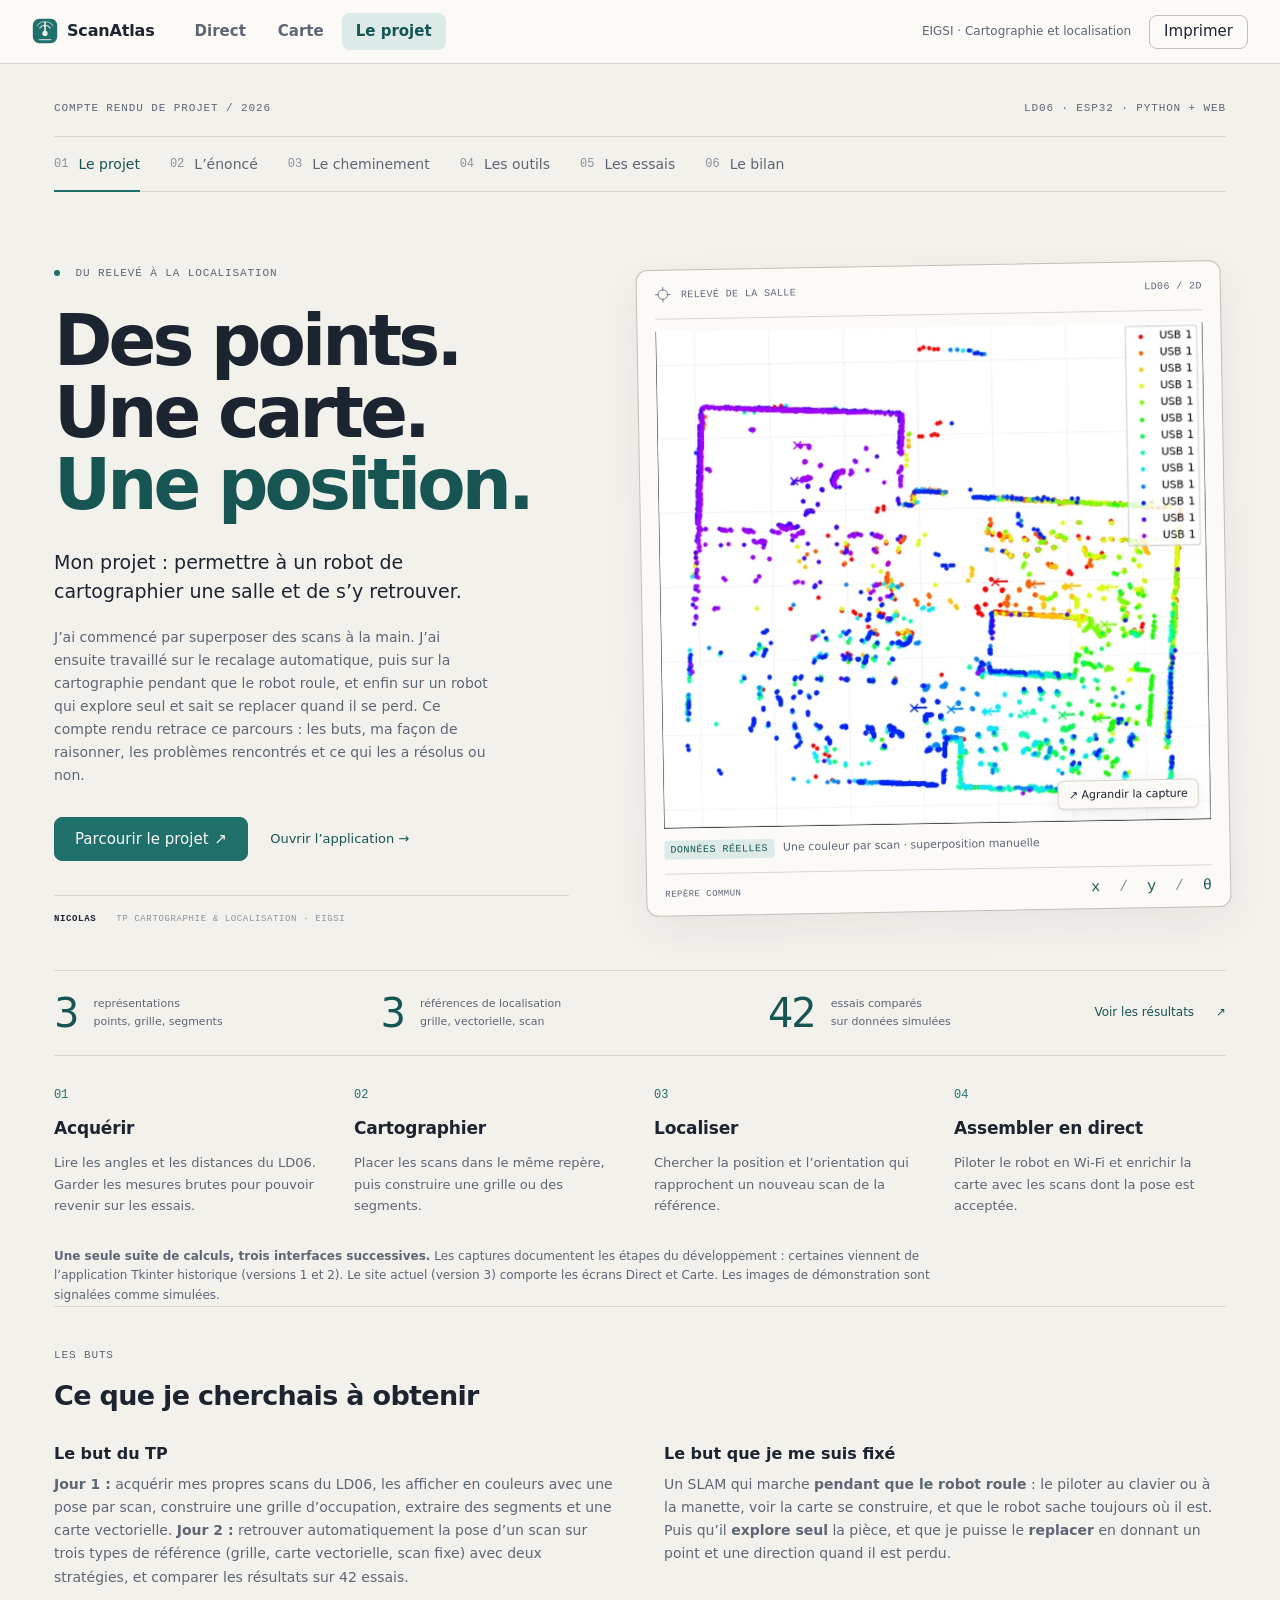
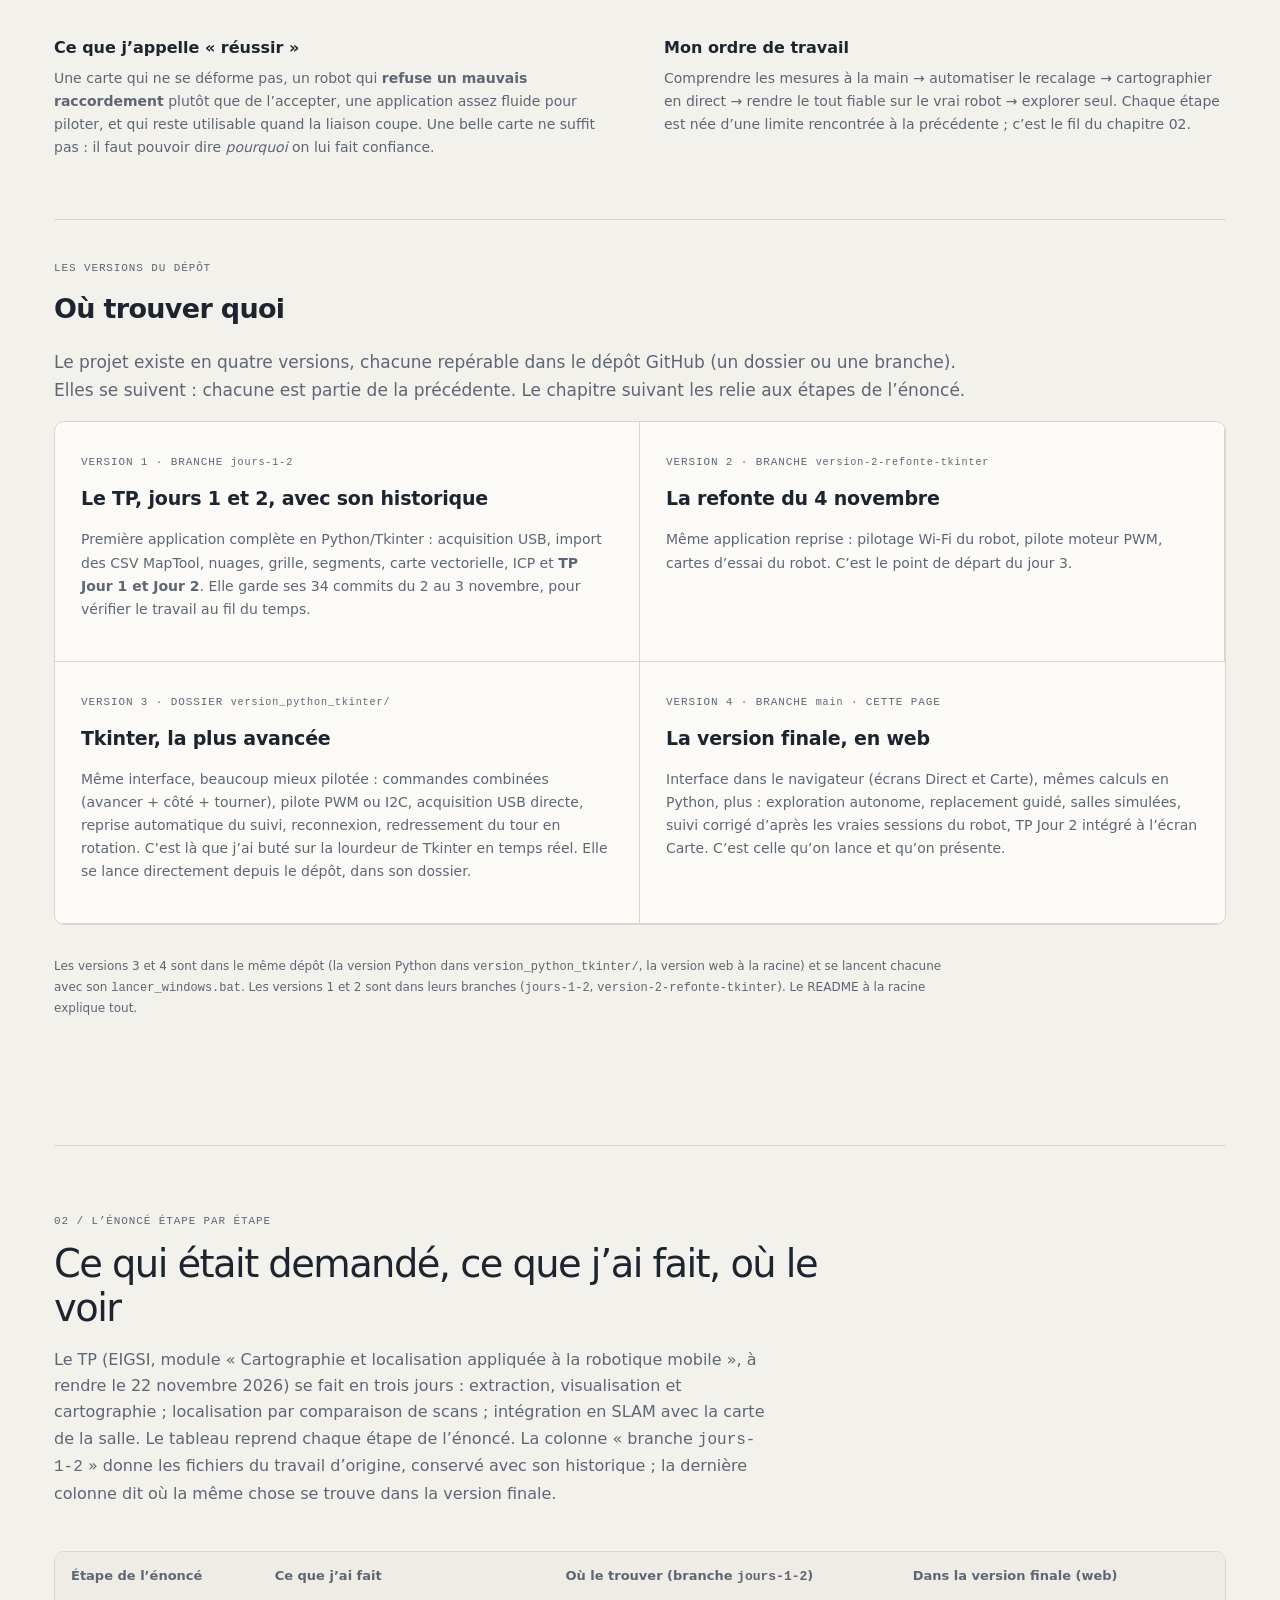
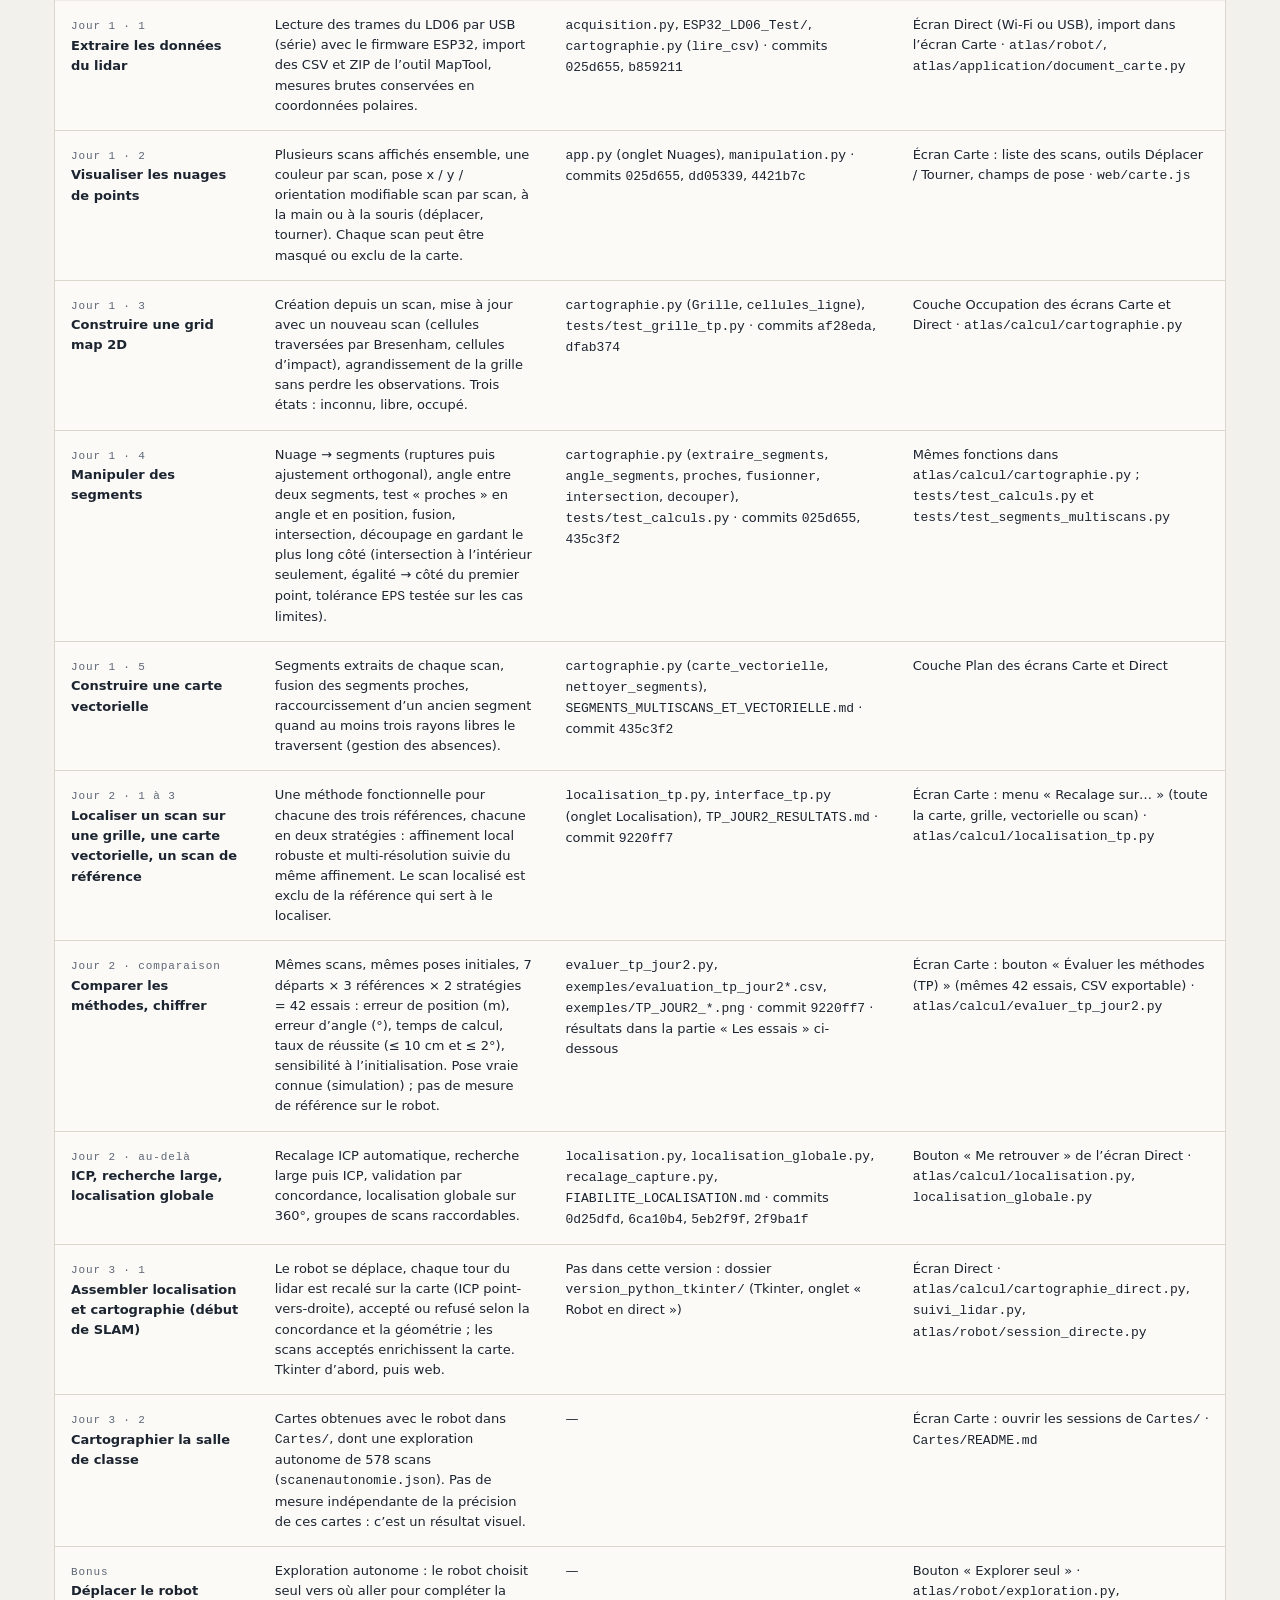
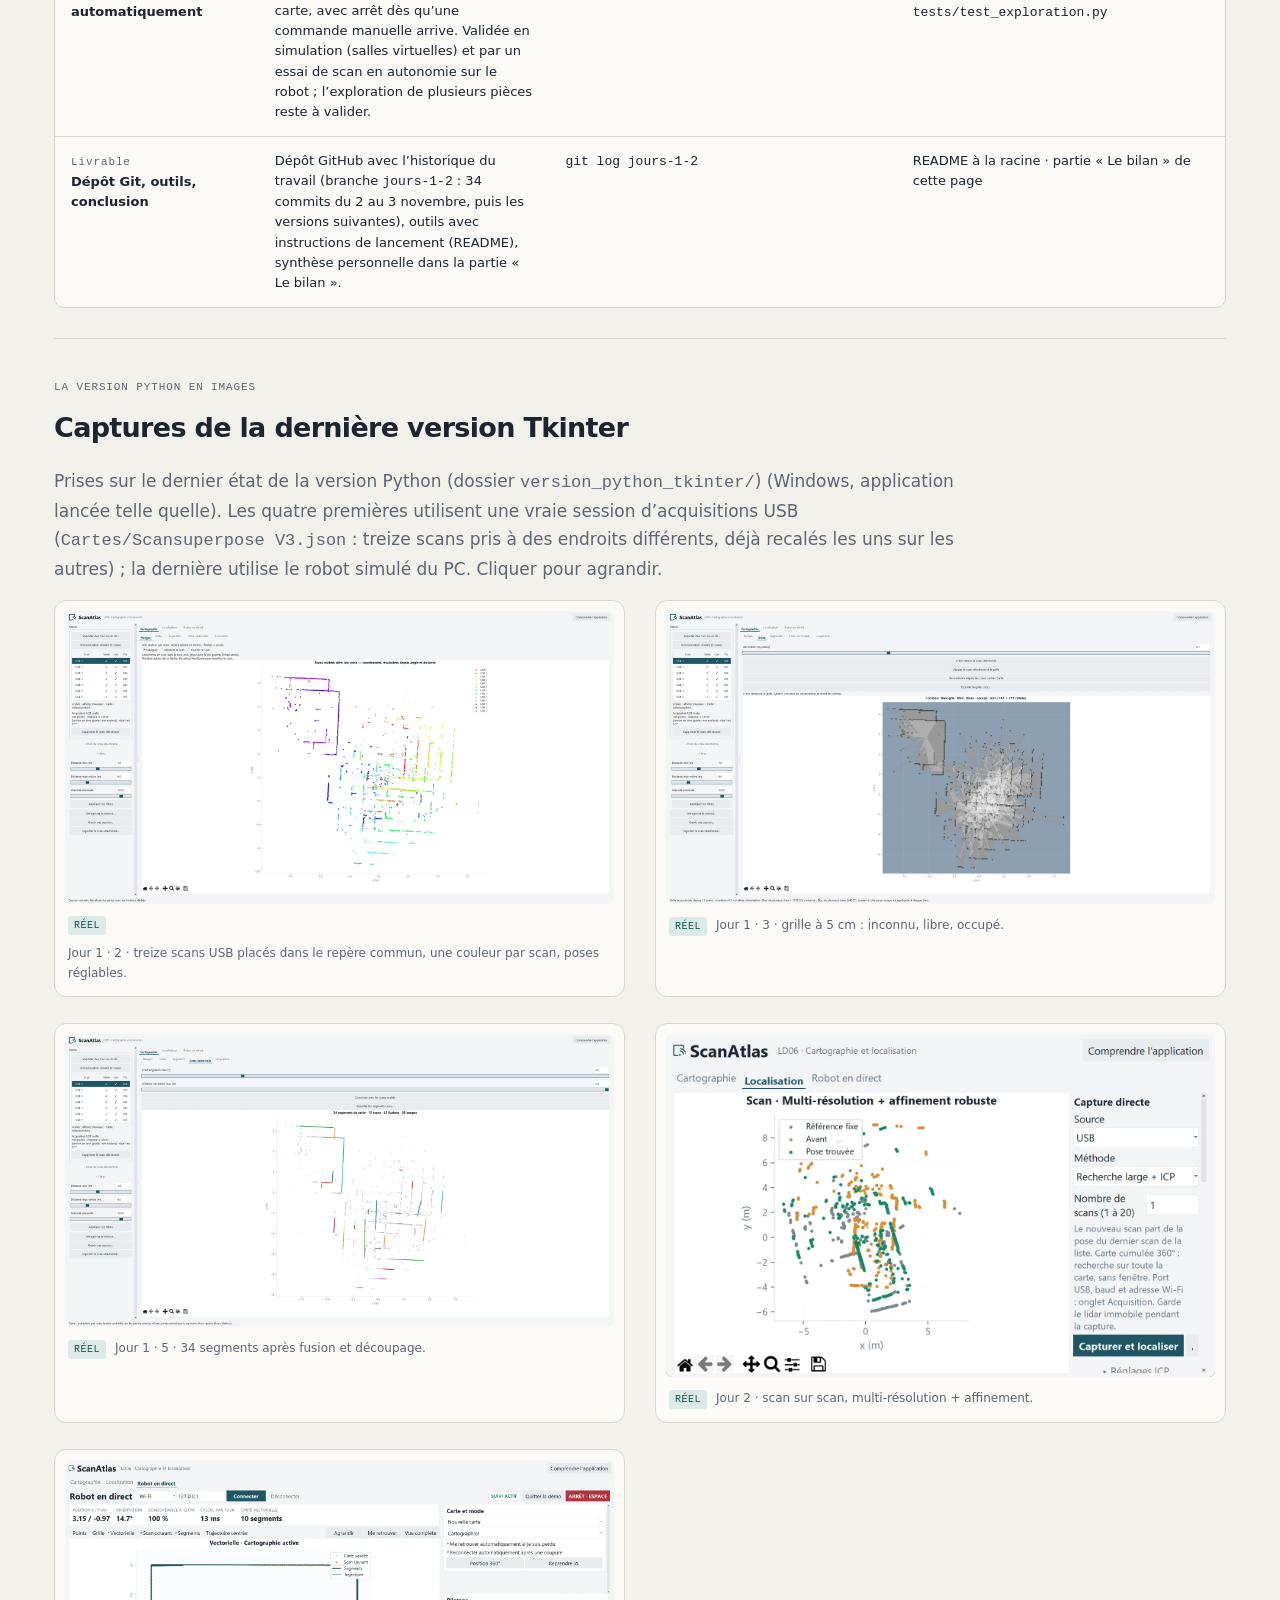
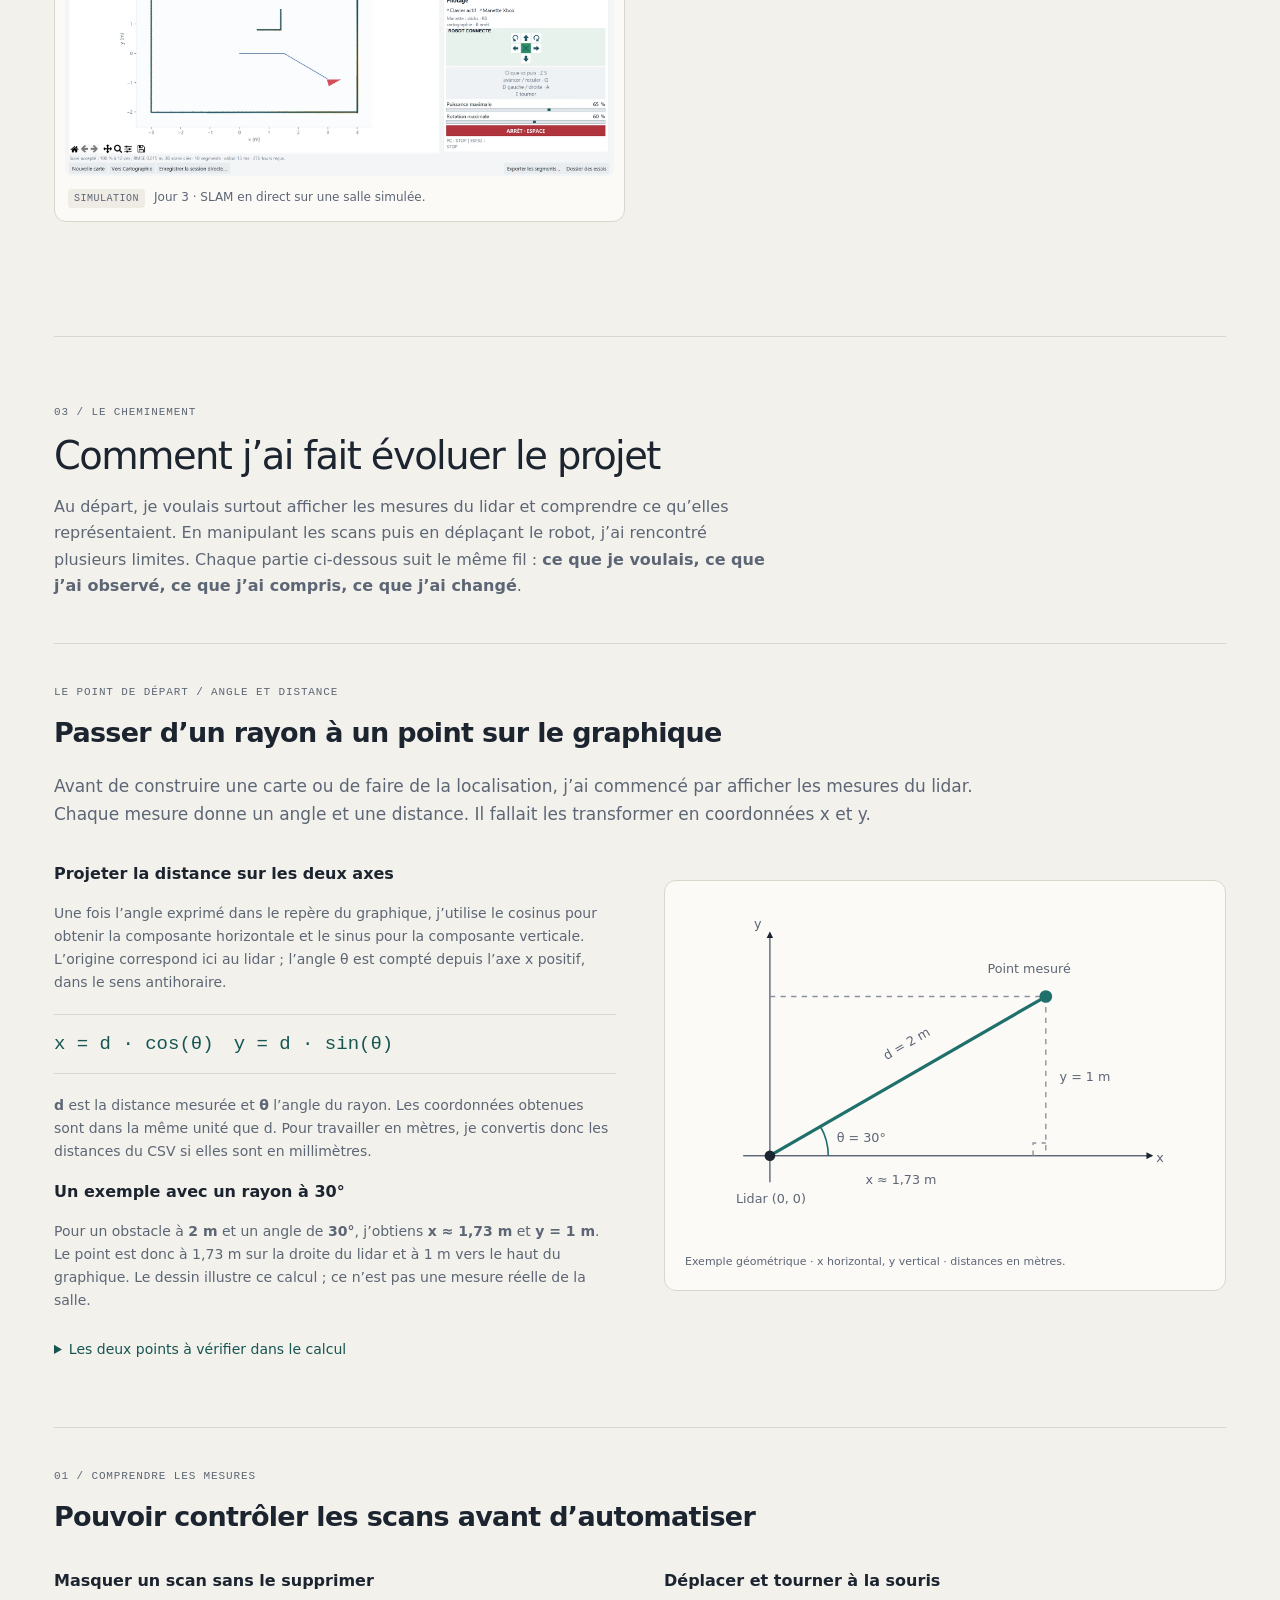
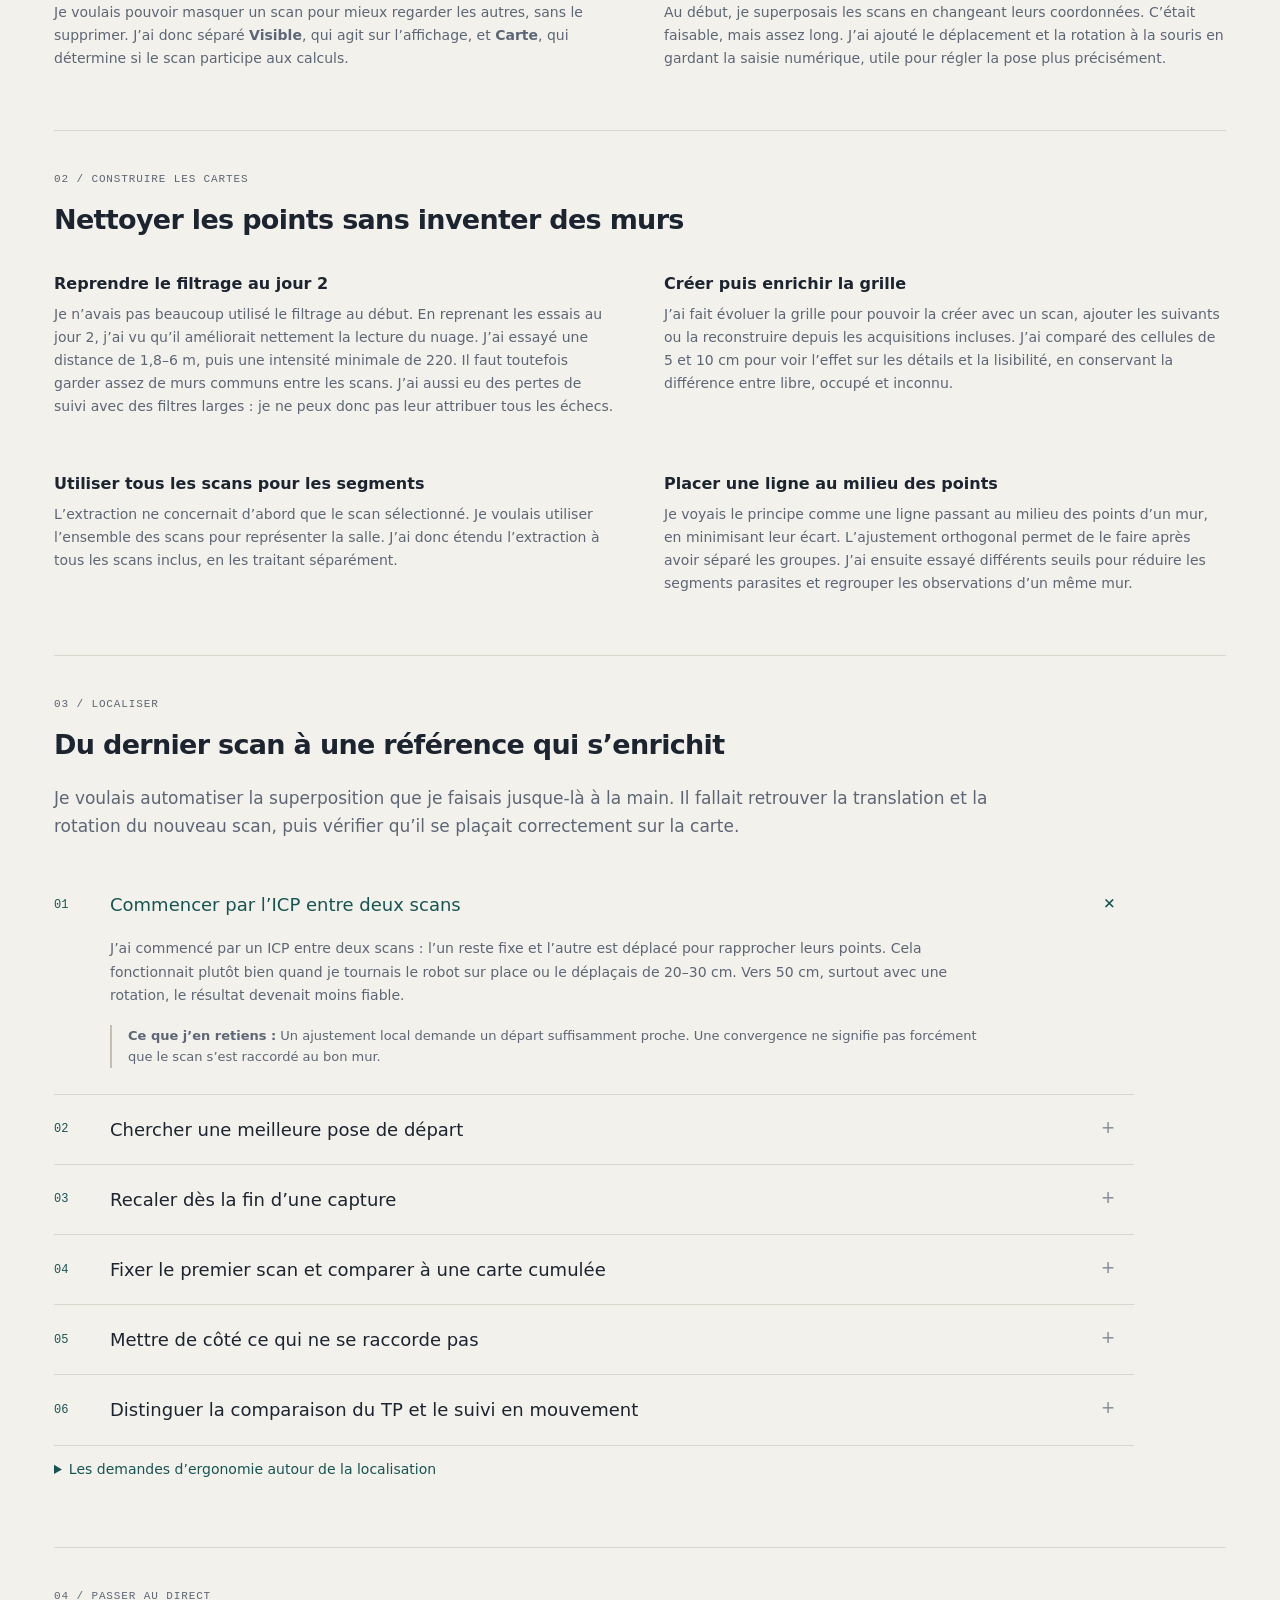
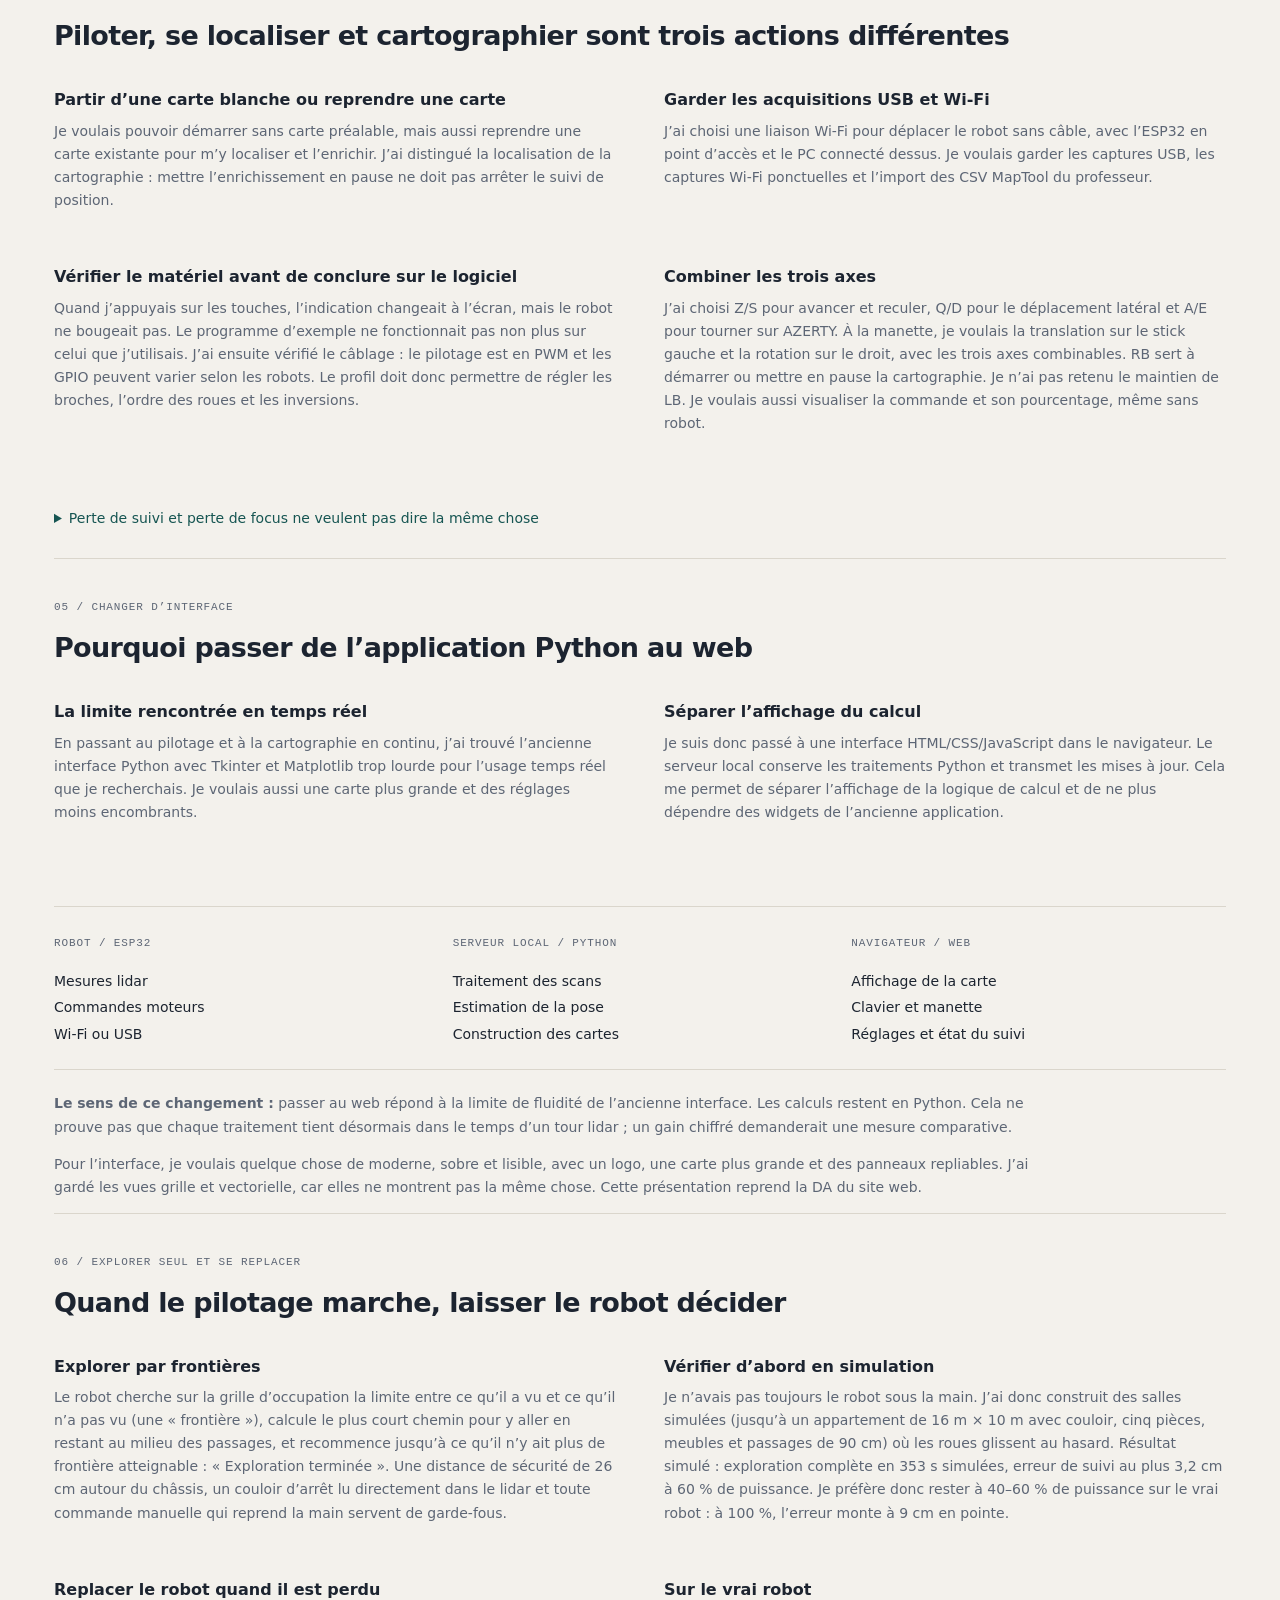
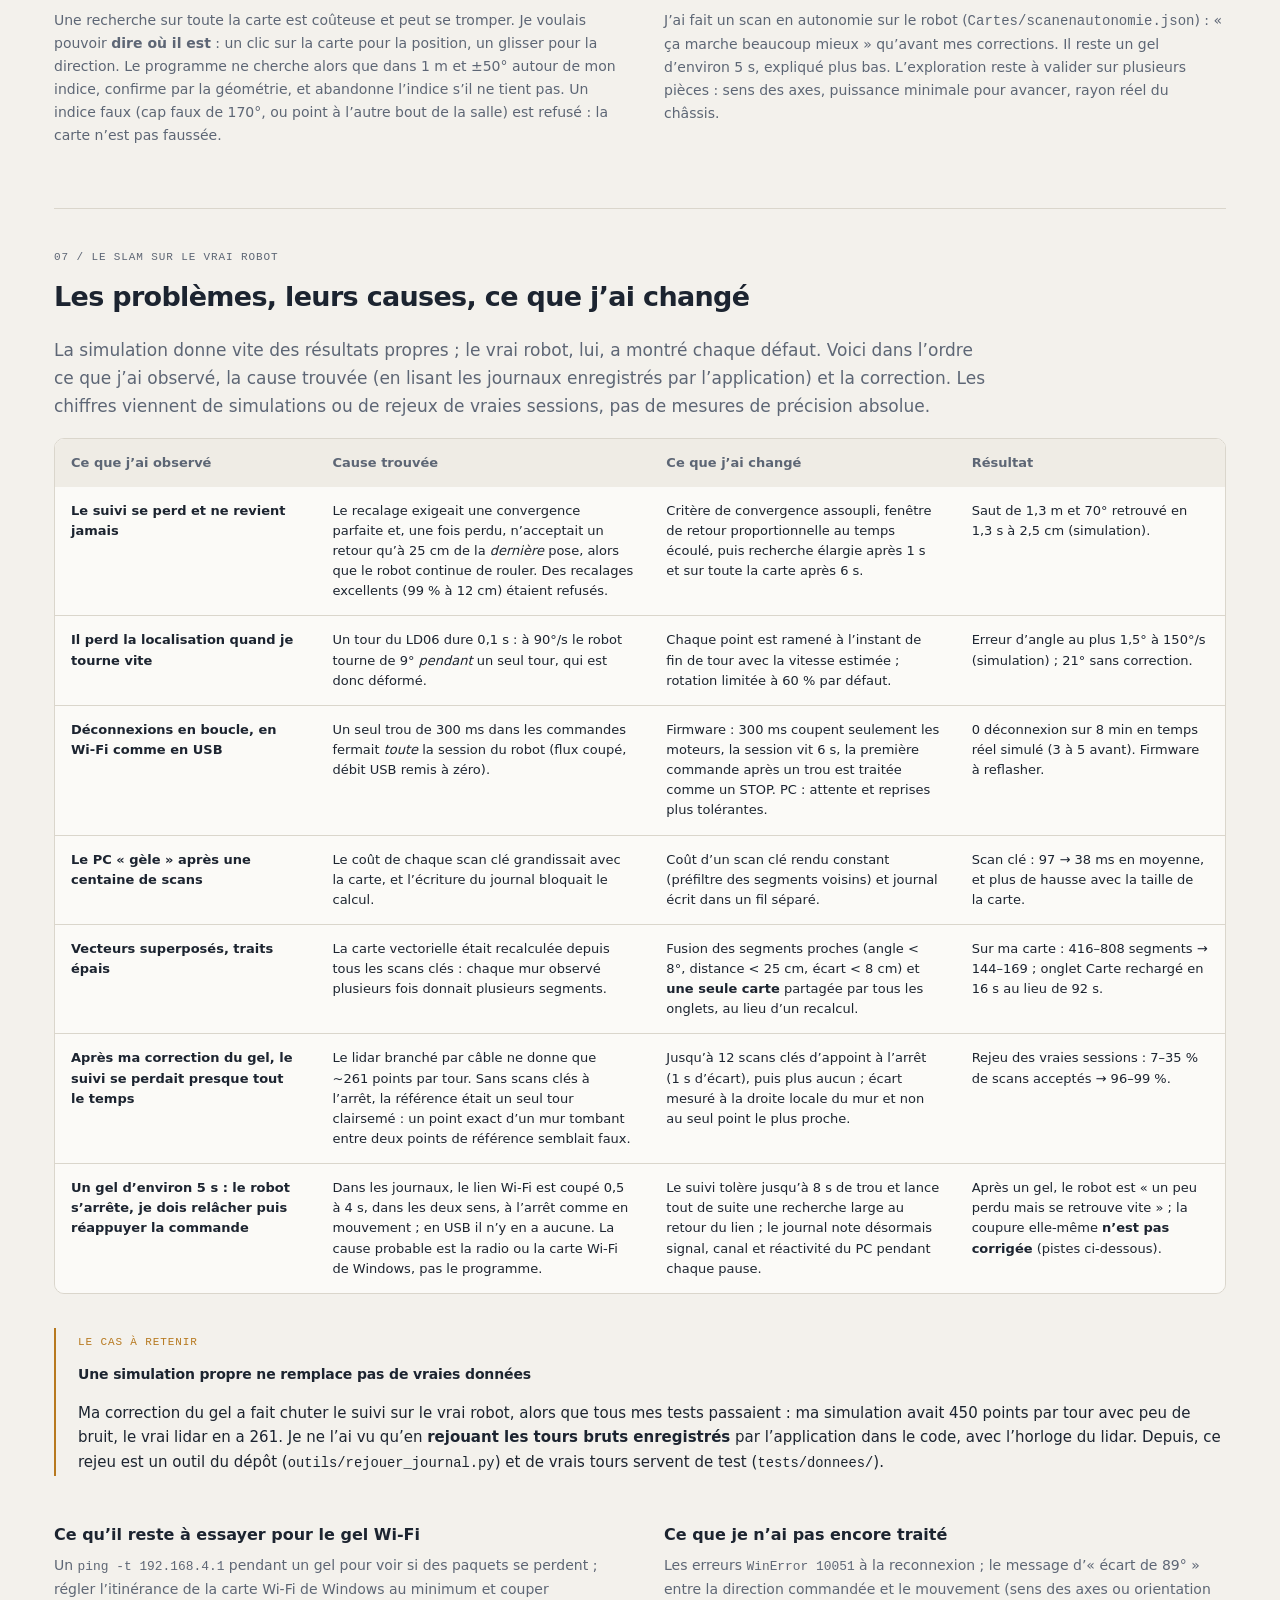
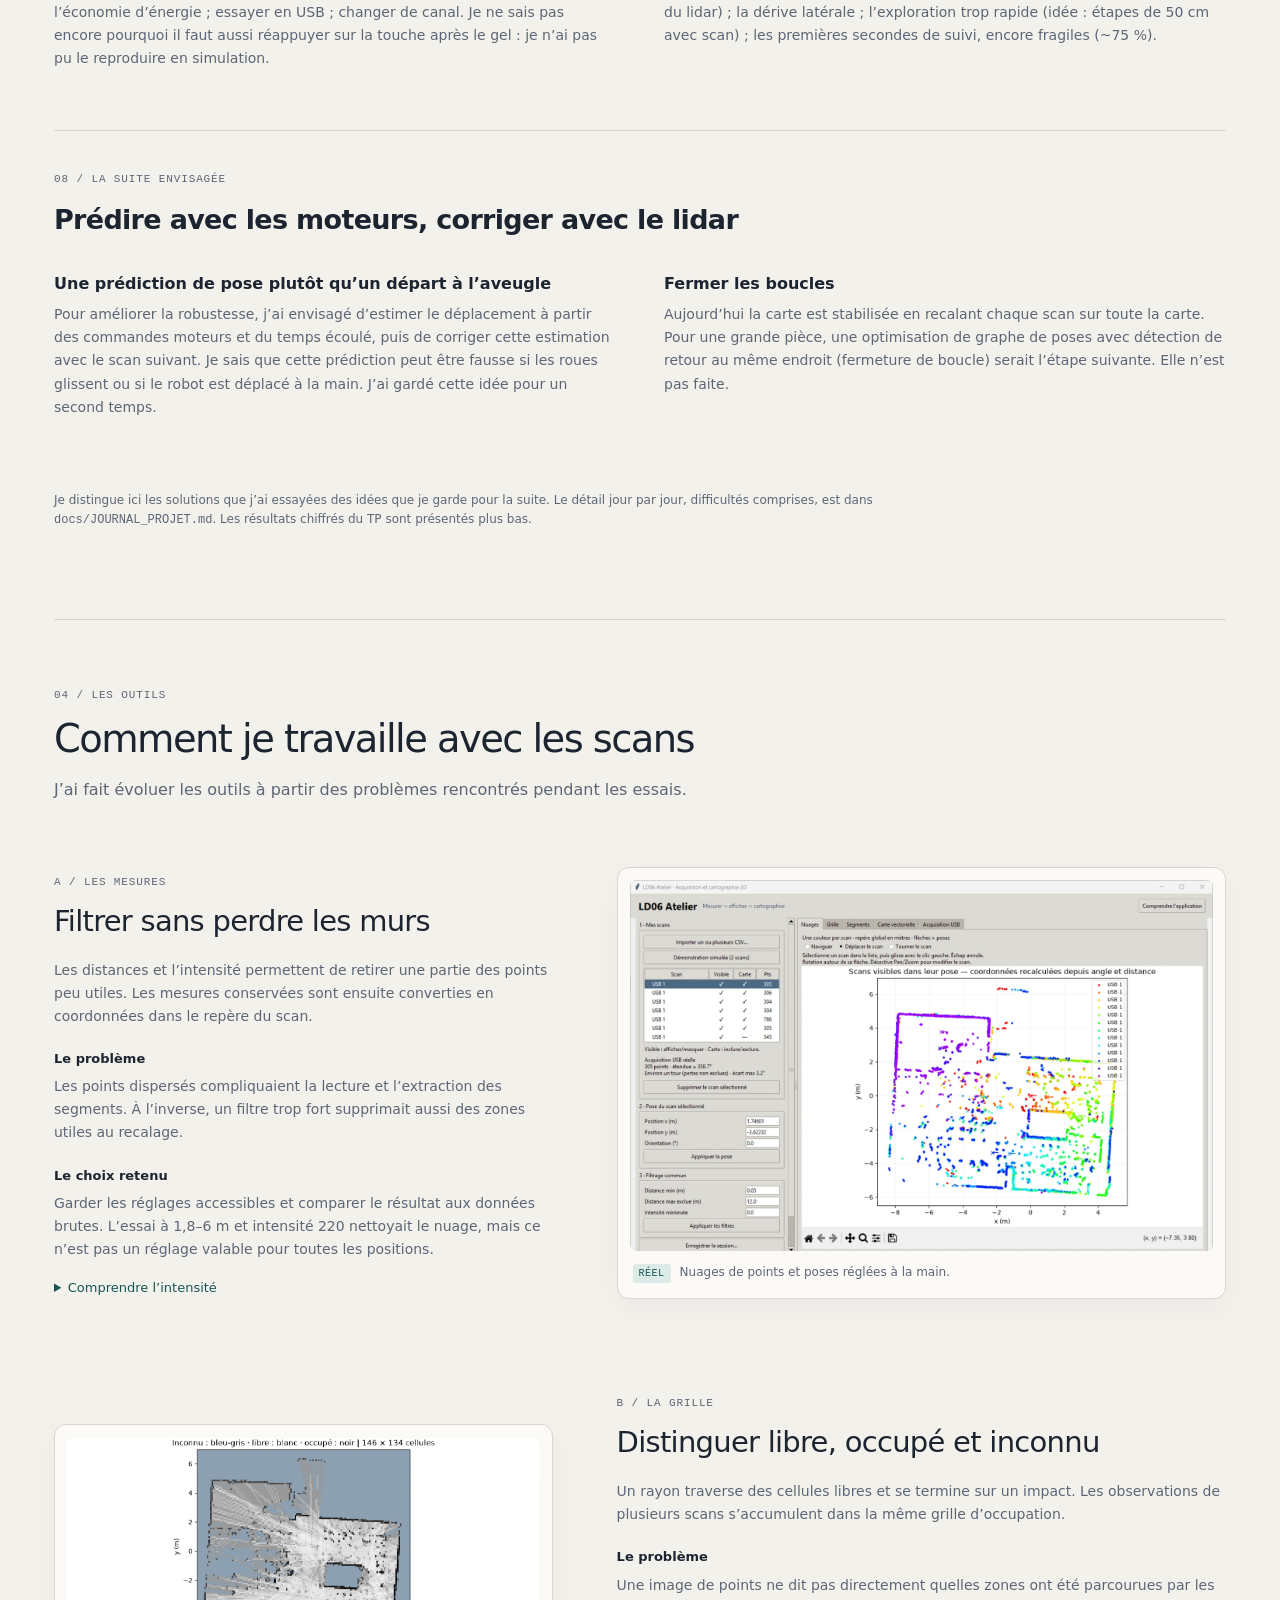
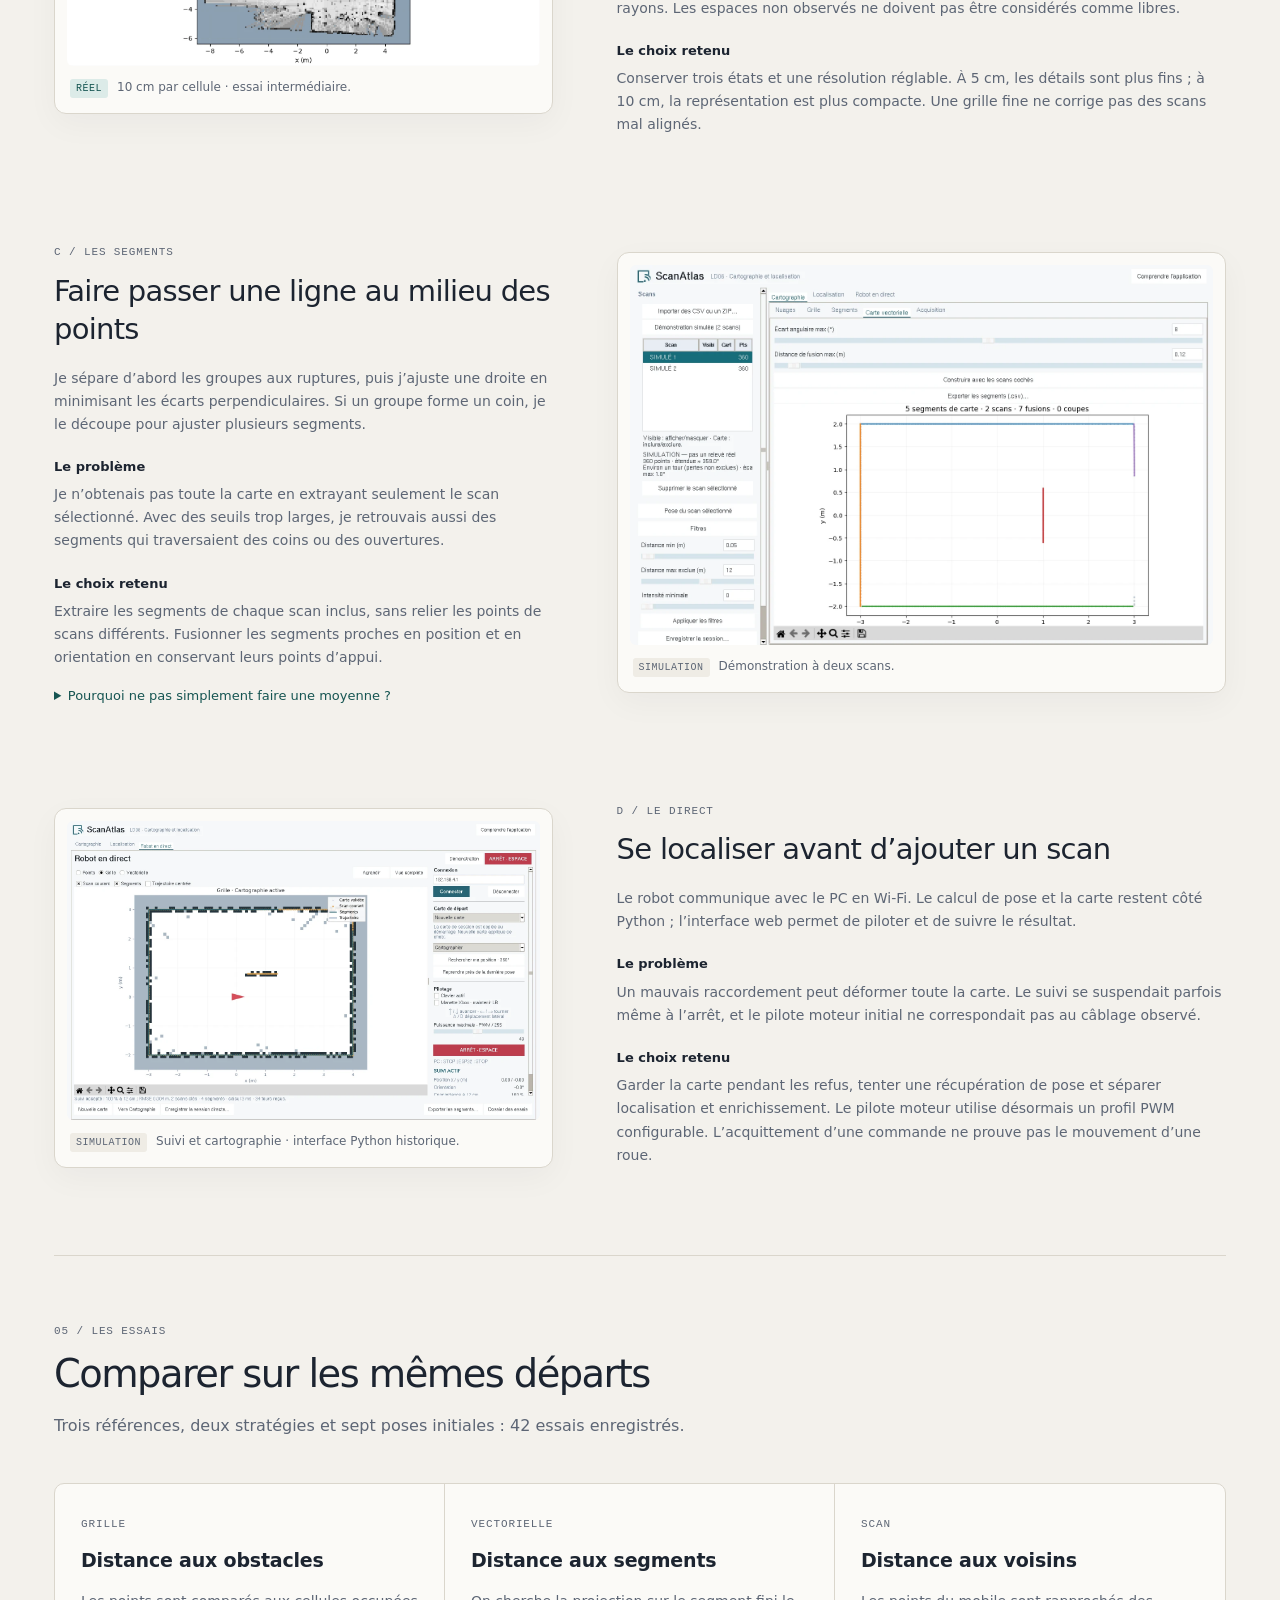
==== commit 320d8906: "Compte rendu : captures Tkinter refaites avec des scans recalés (Scansuperpose V3), légendes et PDF " ====
--- a/web/presentation.html
+++ b/web/presentation.html
@@ -22,7 +22,7 @@
 </section>
 <section id="enonce" class="chapitre"><div class="titre-section"><p class="sur-titre">02 / L’ÉNONCÉ ÉTAPE PAR ÉTAPE</p><h2>Ce qui était demandé, ce que j’ai fait, où le voir</h2><p>Le TP (EIGSI, module « Cartographie et localisation appliquée à la robotique mobile », à rendre le 22 novembre 2026) se fait en trois jours : extraction, visualisation et cartographie ; localisation par comparaison de scans ; intégration en SLAM avec la carte de la salle. Le tableau reprend chaque étape de l’énoncé. La colonne « branche <code>jours-1-2</code> » donne les fichiers du travail d’origine, conservé avec son historique ; la dernière colonne dit où la même chose se trouve dans la version finale.</p></div>
 <div class="table-scroll table-problemes"><table class="resultats"><thead><tr><th>Étape de l’énoncé</th><th>Ce que j’ai fait</th><th>Où le trouver (branche <code>jours-1-2</code>)</th><th>Dans la version finale (web)</th></tr></thead><tbody><tr><th scope="row"><span class="repere">Jour 1 · 1</span><br>Extraire les données du lidar</th><td>Lecture des trames du LD06 par USB (série) avec le firmware ESP32, import des CSV et ZIP de l’outil MapTool, mesures brutes conservées en coordonnées polaires.</td><td><code>acquisition.py</code>, <code>ESP32_LD06_Test/</code>, <code>cartographie.py</code> (<code>lire_csv</code>) · commits <code>025d655</code>, <code>b859211</code></td><td>Écran Direct (Wi-Fi ou USB), import dans l’écran Carte · <code>atlas/robot/</code>, <code>atlas/application/document_carte.py</code></td></tr><tr><th scope="row"><span class="repere">Jour 1 · 2</span><br>Visualiser les nuages de points</th><td>Plusieurs scans affichés ensemble, une couleur par scan, pose x / y / orientation modifiable scan par scan, à la main ou à la souris (déplacer, tourner). Chaque scan peut être masqué ou exclu de la carte.</td><td><code>app.py</code> (onglet Nuages), <code>manipulation.py</code> · commits <code>025d655</code>, <code>dd05339</code>, <code>4421b7c</code></td><td>Écran Carte : liste des scans, outils Déplacer / Tourner, champs de pose · <code>web/carte.js</code></td></tr><tr><th scope="row"><span class="repere">Jour 1 · 3</span><br>Construire une grid map 2D</th><td>Création depuis un scan, mise à jour avec un nouveau scan (cellules traversées par Bresenham, cellules d’impact), agrandissement de la grille sans perdre les observations. Trois états : inconnu, libre, occupé.</td><td><code>cartographie.py</code> (<code>Grille</code>, <code>cellules_ligne</code>), <code>tests/test_grille_tp.py</code> · commits <code>af28eda</code>, <code>dfab374</code></td><td>Couche Occupation des écrans Carte et Direct · <code>atlas/calcul/cartographie.py</code></td></tr><tr><th scope="row"><span class="repere">Jour 1 · 4</span><br>Manipuler des segments</th><td>Nuage → segments (ruptures puis ajustement orthogonal), angle entre deux segments, test « proches » en angle et en position, fusion, intersection, découpage en gardant le plus long côté (intersection à l’intérieur seulement, égalité → côté du premier point, tolérance <code>EPS</code> testée sur les cas limites).</td><td><code>cartographie.py</code> (<code>extraire_segments</code>, <code>angle_segments</code>, <code>proches</code>, <code>fusionner</code>, <code>intersection</code>, <code>decouper</code>), <code>tests/test_calculs.py</code> · commits <code>025d655</code>, <code>435c3f2</code></td><td>Mêmes fonctions dans <code>atlas/calcul/cartographie.py</code> ; <code>tests/test_calculs.py</code> et <code>tests/test_segments_multiscans.py</code></td></tr><tr><th scope="row"><span class="repere">Jour 1 · 5</span><br>Construire une carte vectorielle</th><td>Segments extraits de chaque scan, fusion des segments proches, raccourcissement d’un ancien segment quand au moins trois rayons libres le traversent (gestion des absences).</td><td><code>cartographie.py</code> (<code>carte_vectorielle</code>, <code>nettoyer_segments</code>), <code>SEGMENTS_MULTISCANS_ET_VECTORIELLE.md</code> · commit <code>435c3f2</code></td><td>Couche Plan des écrans Carte et Direct</td></tr><tr><th scope="row"><span class="repere">Jour 2 · 1 à 3</span><br>Localiser un scan sur une grille, une carte vectorielle, un scan de référence</th><td>Une méthode fonctionnelle pour chacune des trois références, chacune en deux stratégies : affinement local robuste et multi-résolution suivie du même affinement. Le scan localisé est exclu de la référence qui sert à le localiser.</td><td><code>localisation_tp.py</code>, <code>interface_tp.py</code> (onglet Localisation), <code>TP_JOUR2_RESULTATS.md</code> · commit <code>9220ff7</code></td><td>Écran Carte : menu « Recalage sur… » (toute la carte, grille, vectorielle ou scan) · <code>atlas/calcul/localisation_tp.py</code></td></tr><tr><th scope="row"><span class="repere">Jour 2 · comparaison</span><br>Comparer les méthodes, chiffrer</th><td>Mêmes scans, mêmes poses initiales, 7 départs × 3 références × 2 stratégies = 42 essais : erreur de position (m), erreur d’angle (°), temps de calcul, taux de réussite (≤ 10 cm et ≤ 2°), sensibilité à l’initialisation. Pose vraie connue (simulation) ; pas de mesure de référence sur le robot.</td><td><code>evaluer_tp_jour2.py</code>, <code>exemples/evaluation_tp_jour2*.csv</code>, <code>exemples/TP_JOUR2_*.png</code> · commit <code>9220ff7</code> · résultats dans la partie « Les essais » ci-dessous</td><td>Écran Carte : bouton « Évaluer les méthodes (TP) » (mêmes 42 essais, CSV exportable) · <code>atlas/calcul/evaluer_tp_jour2.py</code></td></tr><tr><th scope="row"><span class="repere">Jour 2 · au-delà</span><br>ICP, recherche large, localisation globale</th><td>Recalage ICP automatique, recherche large puis ICP, validation par concordance, localisation globale sur 360°, groupes de scans raccordables.</td><td><code>localisation.py</code>, <code>localisation_globale.py</code>, <code>recalage_capture.py</code>, <code>FIABILITE_LOCALISATION.md</code> · commits <code>0d25dfd</code>, <code>6ca10b4</code>, <code>5eb2f9f</code>, <code>2f9ba1f</code></td><td>Bouton « Me retrouver » de l’écran Direct · <code>atlas/calcul/localisation.py</code>, <code>localisation_globale.py</code></td></tr><tr><th scope="row"><span class="repere">Jour 3 · 1</span><br>Assembler localisation et cartographie (début de SLAM)</th><td>Le robot se déplace, chaque tour du lidar est recalé sur la carte (ICP point-vers-droite), accepté ou refusé selon la concordance et la géométrie ; les scans acceptés enrichissent la carte. Tkinter d’abord, puis web.</td><td>Pas dans cette version : dossier <code>version_python_tkinter/</code> (Tkinter, onglet « Robot en direct »)</td><td>Écran Direct · <code>atlas/calcul/cartographie_direct.py</code>, <code>suivi_lidar.py</code>, <code>atlas/robot/session_directe.py</code></td></tr><tr><th scope="row"><span class="repere">Jour 3 · 2</span><br>Cartographier la salle de classe</th><td>Cartes obtenues avec le robot dans <code>Cartes/</code>, dont une exploration autonome de 578 scans (<code>scanenautonomie.json</code>). Pas de mesure indépendante de la précision de ces cartes : c’est un résultat visuel.</td><td>—</td><td>Écran Carte : ouvrir les sessions de <code>Cartes/</code> · <code>Cartes/README.md</code></td></tr><tr><th scope="row"><span class="repere">Bonus</span><br>Déplacer le robot automatiquement</th><td>Exploration autonome : le robot choisit seul vers où aller pour compléter la carte, avec arrêt dès qu’une commande manuelle arrive. Validée en simulation (salles virtuelles) et par un essai de scan en autonomie sur le robot ; l’exploration de plusieurs pièces reste à valider.</td><td>—</td><td>Bouton « Explorer seul » · <code>atlas/robot/exploration.py</code>, <code>tests/test_exploration.py</code></td></tr><tr><th scope="row"><span class="repere">Livrable</span><br>Dépôt Git, outils, conclusion</th><td>Dépôt GitHub avec l’historique du travail (branche <code>jours-1-2</code> : 34 commits du 2 au 3 novembre, puis les versions suivantes), outils avec instructions de lancement (README), synthèse personnelle dans la partie « Le bilan ».</td><td><code>git log jours-1-2</code></td><td>README à la racine · partie « Le bilan » de cette page</td></tr></tbody></table></div>
-<div class="journal-partie"><span class="repere">LA VERSION PYTHON EN IMAGES</span><h3>Captures de la dernière version Tkinter</h3><p class="journal-intro">Prises sur le dernier état de la version Python (dossier <code>version_python_tkinter/</code>) (Windows, application lancée telle quelle). Les quatre premières utilisent une vraie session d’acquisitions USB (<code>Cartes/scanmultiposition_ld06.json</code>, douze scans) ; la dernière utilise le robot simulé du PC. Cliquer pour agrandir.</p><div class="galerie-tk"><figure><button class="agrandir-image" data-image="presentation-assets/tk-nuages.webp" data-legende="Version Python (dossier version_python_tkinter) : douze acquisitions USB réelles, une couleur par scan."><img loading="lazy" src="presentation-assets/tk-nuages.webp" alt="Douze scans réels superposés dans l’application Tkinter" width="1800" height="1037"></button><figcaption><span class="etiquette">RÉEL</span> Jour 1 · 2 · douze scans USB, une couleur par scan, poses réglables.</figcaption></figure><figure><button class="agrandir-image" data-image="presentation-assets/tk-grille.webp" data-legende="Version Tkinter : grille d’occupation à 0,05 m, 380 × 449 cellules, construite avec les scans cochés. Bleu-gris = inconnu, blanc = libre, noir = occupé."><img loading="lazy" src="presentation-assets/tk-grille.webp" alt="Grille d’occupation construite à partir des scans réels" width="1800" height="1037"></button><figcaption><span class="etiquette">RÉEL</span> Jour 1 · 3 · grille à 5 cm : inconnu, libre, occupé.</figcaption></figure><figure><button class="agrandir-image" data-image="presentation-assets/tk-vectorielle.webp" data-legende="Version Tkinter : carte vectorielle de la même session, 51 segments, 34 fusions, 128 coupes."><img loading="lazy" src="presentation-assets/tk-vectorielle.webp" alt="Carte vectorielle de 51 segments sur les points des scans" width="1800" height="1037"></button><figcaption><span class="etiquette">RÉEL</span> Jour 1 · 5 · 51 segments après fusion et découpage.</figcaption></figure><figure><button class="agrandir-image" data-image="presentation-assets/tk-localisation.webp" data-legende="Version Tkinter : le scan mobile (« Avant ») est recalé sur une référence de type Scan par multi-résolution ; « Pose trouvée » en vert."><img loading="lazy" src="presentation-assets/tk-localisation.webp" alt="Superposition avant et après recalage d’un scan mobile sur un scan de référence" width="1800" height="1037"></button><figcaption><span class="etiquette">RÉEL</span> Jour 2 · scan sur scan, multi-résolution + affinement.</figcaption></figure><figure><button class="agrandir-image" data-image="presentation-assets/tk-direct.webp" data-legende="Version Tkinter : onglet « Robot en direct » avec le robot simulé du PC. Suivi accepté à 100 % à 12 cm, 38 scans clés, carte vectorielle en cours de construction, pavé de pilotage à droite."><img loading="lazy" src="presentation-assets/tk-direct.webp" alt="Onglet Robot en direct : carte vectorielle d’une salle simulée, trajectoire du robot et pilotage" width="1800" height="1037"></button><figcaption><span class="etiquette simulation">SIMULATION</span> Jour 3 · SLAM en direct sur une salle simulée.</figcaption></figure></div></div></section>
+<div class="journal-partie"><span class="repere">LA VERSION PYTHON EN IMAGES</span><h3>Captures de la dernière version Tkinter</h3><p class="journal-intro">Prises sur le dernier état de la version Python (dossier <code>version_python_tkinter/</code>) (Windows, application lancée telle quelle). Les quatre premières utilisent une vraie session d’acquisitions USB (<code>Cartes/Scansuperpose V3.json</code> : treize scans pris à des endroits différents, déjà recalés les uns sur les autres) ; la dernière utilise le robot simulé du PC. Cliquer pour agrandir.</p><div class="galerie-tk"><figure><button class="agrandir-image" data-image="presentation-assets/tk-nuages.webp" data-legende="Version Python (dossier version_python_tkinter) : treize acquisitions USB réelles, recalées : on reconnaît les murs de la salle ; une couleur par scan."><img loading="lazy" src="presentation-assets/tk-nuages.webp" alt="Douze scans réels superposés dans l’application Tkinter" width="1800" height="1037"></button><figcaption><span class="etiquette">RÉEL</span> Jour 1 · 2 · treize scans USB placés dans le repère commun, une couleur par scan, poses réglables.</figcaption></figure><figure><button class="agrandir-image" data-image="presentation-assets/tk-grille.webp" data-legende="Version Tkinter : grille d’occupation construite avec les treize scans recalés. Bleu-gris = inconnu, blanc = libre, noir = occupé."><img loading="lazy" src="presentation-assets/tk-grille.webp" alt="Grille d’occupation construite à partir des scans réels" width="1800" height="1037"></button><figcaption><span class="etiquette">RÉEL</span> Jour 1 · 3 · grille à 5 cm : inconnu, libre, occupé.</figcaption></figure><figure><button class="agrandir-image" data-image="presentation-assets/tk-vectorielle.webp" data-legende="Version Tkinter : carte vectorielle de la même session : 34 segments de carte, 13 scans, 33 fusions, 36 coupes."><img loading="lazy" src="presentation-assets/tk-vectorielle.webp" alt="Carte vectorielle de 51 segments sur les points des scans" width="1800" height="1037"></button><figcaption><span class="etiquette">RÉEL</span> Jour 1 · 5 · 34 segments après fusion et découpage.</figcaption></figure><figure><button class="agrandir-image" data-image="presentation-assets/tk-localisation.webp" data-legende="Version Tkinter : le scan mobile (« Avant ») est recalé sur une référence de type Scan par multi-résolution ; « Pose trouvée » en vert."><img loading="lazy" src="presentation-assets/tk-localisation.webp" alt="Superposition avant et après recalage d’un scan mobile sur un scan de référence" width="1800" height="1037"></button><figcaption><span class="etiquette">RÉEL</span> Jour 2 · scan sur scan, multi-résolution + affinement.</figcaption></figure><figure><button class="agrandir-image" data-image="presentation-assets/tk-direct.webp" data-legende="Version Tkinter : onglet « Robot en direct » avec le robot simulé du PC. Suivi accepté à 100 % à 12 cm, 38 scans clés, carte vectorielle en cours de construction, pavé de pilotage à droite."><img loading="lazy" src="presentation-assets/tk-direct.webp" alt="Onglet Robot en direct : carte vectorielle d’une salle simulée, trajectoire du robot et pilotage" width="1800" height="1037"></button><figcaption><span class="etiquette simulation">SIMULATION</span> Jour 3 · SLAM en direct sur une salle simulée.</figcaption></figure></div></div></section>
 <section id="cheminement" class="chapitre"><div class="titre-section"><p class="sur-titre">03 / LE CHEMINEMENT</p><h2>Comment j’ai fait évoluer le projet</h2><p>Au départ, je voulais surtout afficher les mesures du lidar et comprendre ce qu’elles représentaient. En manipulant les scans puis en déplaçant le robot, j’ai rencontré plusieurs limites. Chaque partie ci-dessous suit le même fil : <strong>ce que je voulais, ce que j’ai observé, ce que j’ai compris, ce que j’ai changé</strong>.</p></div>
 <div class="journal-partie base-polaire"><span class="repere">LE POINT DE DÉPART / ANGLE ET DISTANCE</span><h3>Passer d’un rayon à un point sur le graphique</h3><p class="journal-intro">Avant de construire une carte ou de faire de la localisation, j’ai commencé par afficher les mesures du lidar. Chaque mesure donne un angle et une distance. Il fallait les transformer en coordonnées x et y.</p><div class="polaire-disposition"><div><h4>Projeter la distance sur les deux axes</h4><p>Une fois l’angle exprimé dans le repère du graphique, j’utilise le cosinus pour obtenir la composante horizontale et le sinus pour la composante verticale. L’origine correspond ici au lidar ; l’angle θ est compté depuis l’axe x positif, dans le sens antihoraire.</p><div class="formules-polaires" aria-label="x égale d fois cosinus de thêta ; y égale d fois sinus de thêta"><span>x = d · cos(θ)</span><span>y = d · sin(θ)</span></div><p><strong>d</strong> est la distance mesurée et <strong>θ</strong> l’angle du rayon. Les coordonnées obtenues sont dans la même unité que d. Pour travailler en mètres, je convertis donc les distances du CSV si elles sont en millimètres.</p><h4>Un exemple avec un rayon à 30°</h4><p>Pour un obstacle à <strong>2 m</strong> et un angle de <strong>30°</strong>, j’obtiens <strong>x ≈ 1,73 m</strong> et <strong>y = 1 m</strong>. Le point est donc à 1,73 m sur la droite du lidar et à 1 m vers le haut du graphique. Le dessin illustre ce calcul ; ce n’est pas une mesure réelle de la salle.</p></div><figure class="schema-polaire"><svg viewBox="0 0 490 320" role="img" aria-labelledby="polaire-titre polaire-description"><title id="polaire-titre">Projection d’un rayon lidar de deux mètres à trente degrés</title><desc id="polaire-description">Le lidar est à l’origine. Le point mesuré a pour coordonnées x égal à environ 1,73 mètre et y égal à 1 mètre. Le rayon est l’hypoténuse du triangle ; le cosinus et le sinus donnent ses projections.</desc><defs><marker id="fleche-polaire" viewBox="0 0 10 10" refX="8" refY="5" markerWidth="5" markerHeight="5" orient="auto-start-reverse"><path d="M0 0L10 5L0 10z" fill="currentColor"/></marker></defs><g class="axes-polaires"><path d="M55 240H440M80 265V30" marker-end="url(#fleche-polaire)"/><path d="M55 240H440" marker-end="url(#fleche-polaire)"/></g><g class="projections-polaires"><path d="M80 90H340V240"/><path d="M328 240V228H340"/></g><path class="rayon-polaire" d="M80 240L340 90"/><path class="angle-polaire" d="M135 240A55 55 0 0 0 127.63 212.5"/><circle class="origine-polaire" cx="80" cy="240" r="5"/><circle class="point-polaire" cx="340" cy="90" r="6"/><g class="texte-polaire"><text x="444" y="246">x</text><text x="65" y="25">y</text><text x="48" y="285">Lidar (0, 0)</text><text x="143" y="227">θ = 30°</text><text x="190" y="150" transform="rotate(-30 190 150)">d = 2 m</text><text x="170" y="267">x ≈ 1,73 m</text><text x="353" y="170">y = 1 m</text><text x="285" y="68">Point mesuré</text></g></svg><figcaption>Exemple géométrique · x horizontal, y vertical · distances en mètres.</figcaption></figure></div><details class="journal-details"><summary>Les deux points à vérifier dans le calcul</summary><p><strong>Les unités :</strong> 2000 mm correspondent à 2 m. Les fonctions trigonométriques utilisées dans le calcul Python attendent des radians : θ<sub>rad</sub> = θ<sub>deg</sub> × π / 180. Ainsi, 30° correspondent à π / 6 radian.</p><p><strong>Le repère :</strong> ce premier calcul place les points par rapport au lidar. Pour superposer des scans pris depuis plusieurs positions, j’applique ensuite à chaque nuage la rotation et la translation correspondant à la pose du robot dans la carte. C’est cette pose que la localisation doit retrouver automatiquement.</p></details></div>
 <div class="journal-partie"><span class="repere">01 / COMPRENDRE LES MESURES</span><h3>Pouvoir contrôler les scans avant d’automatiser</h3><div class="choix-grille">
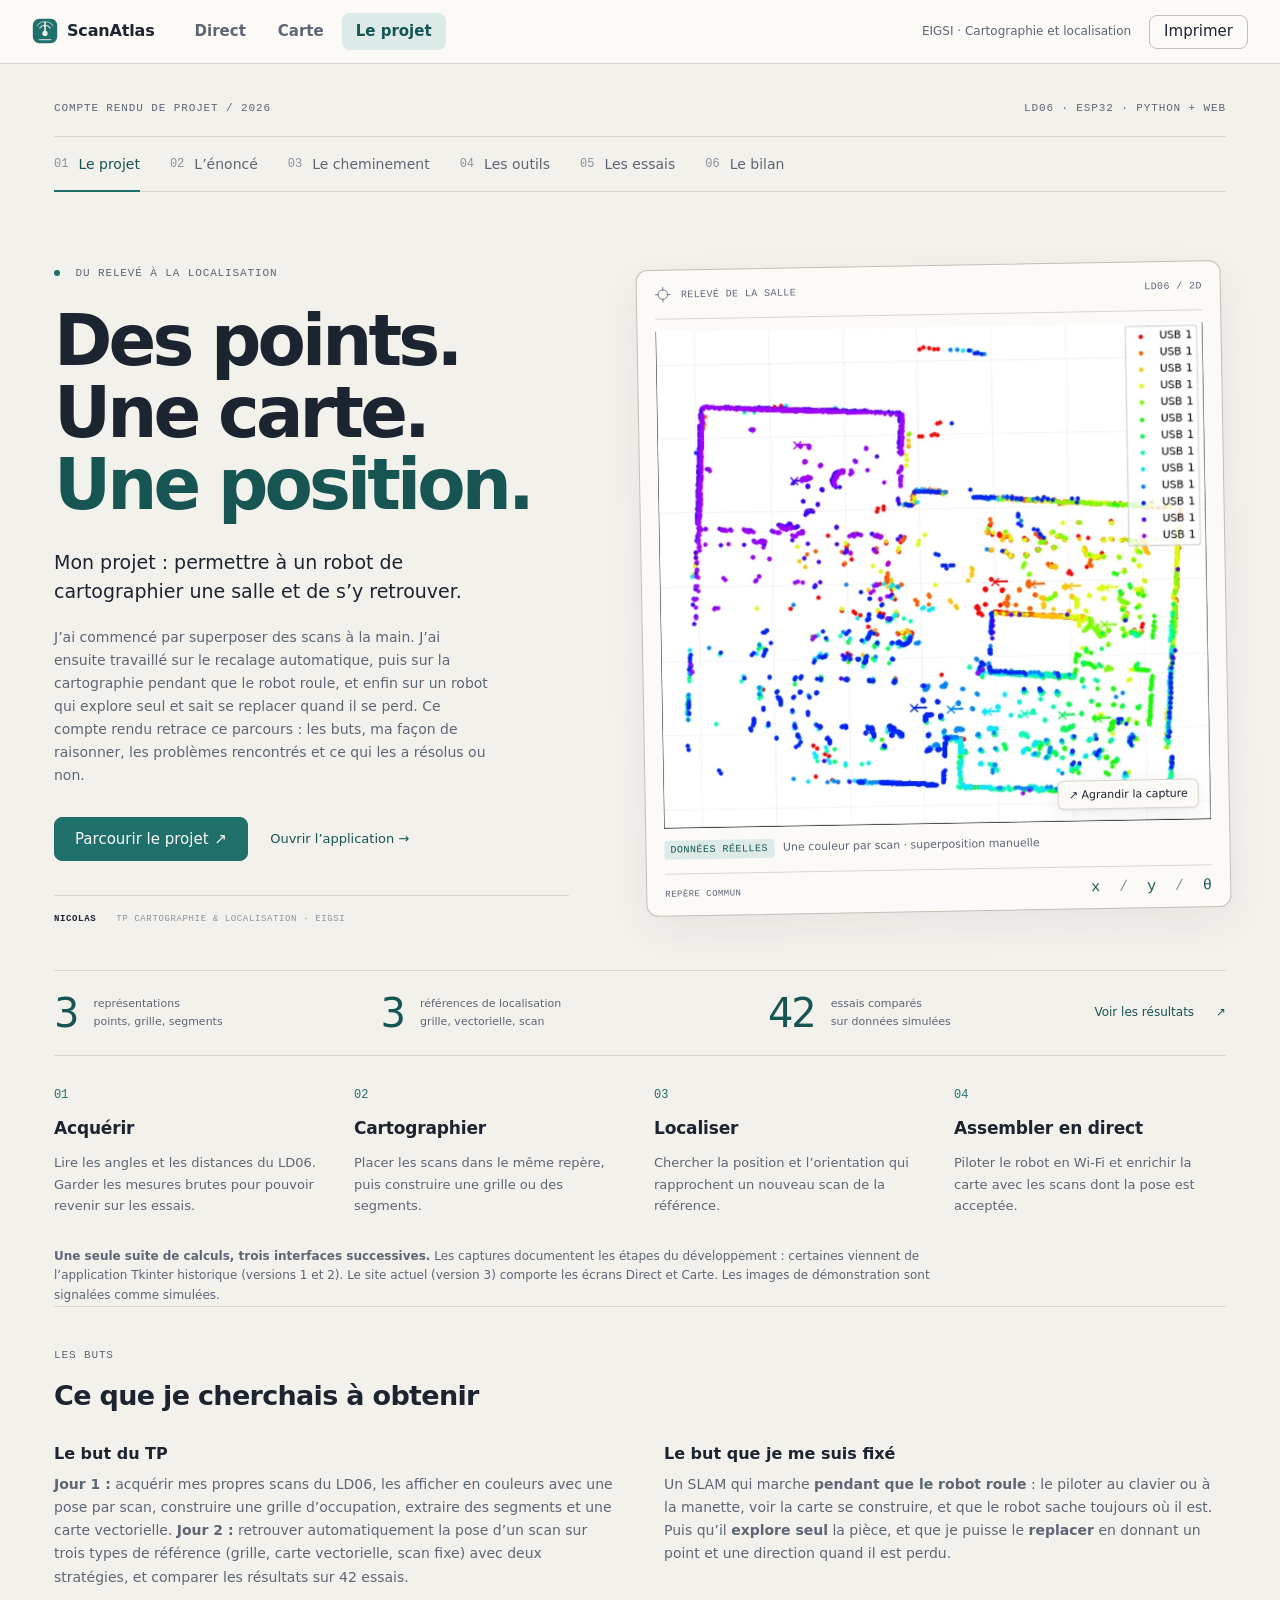
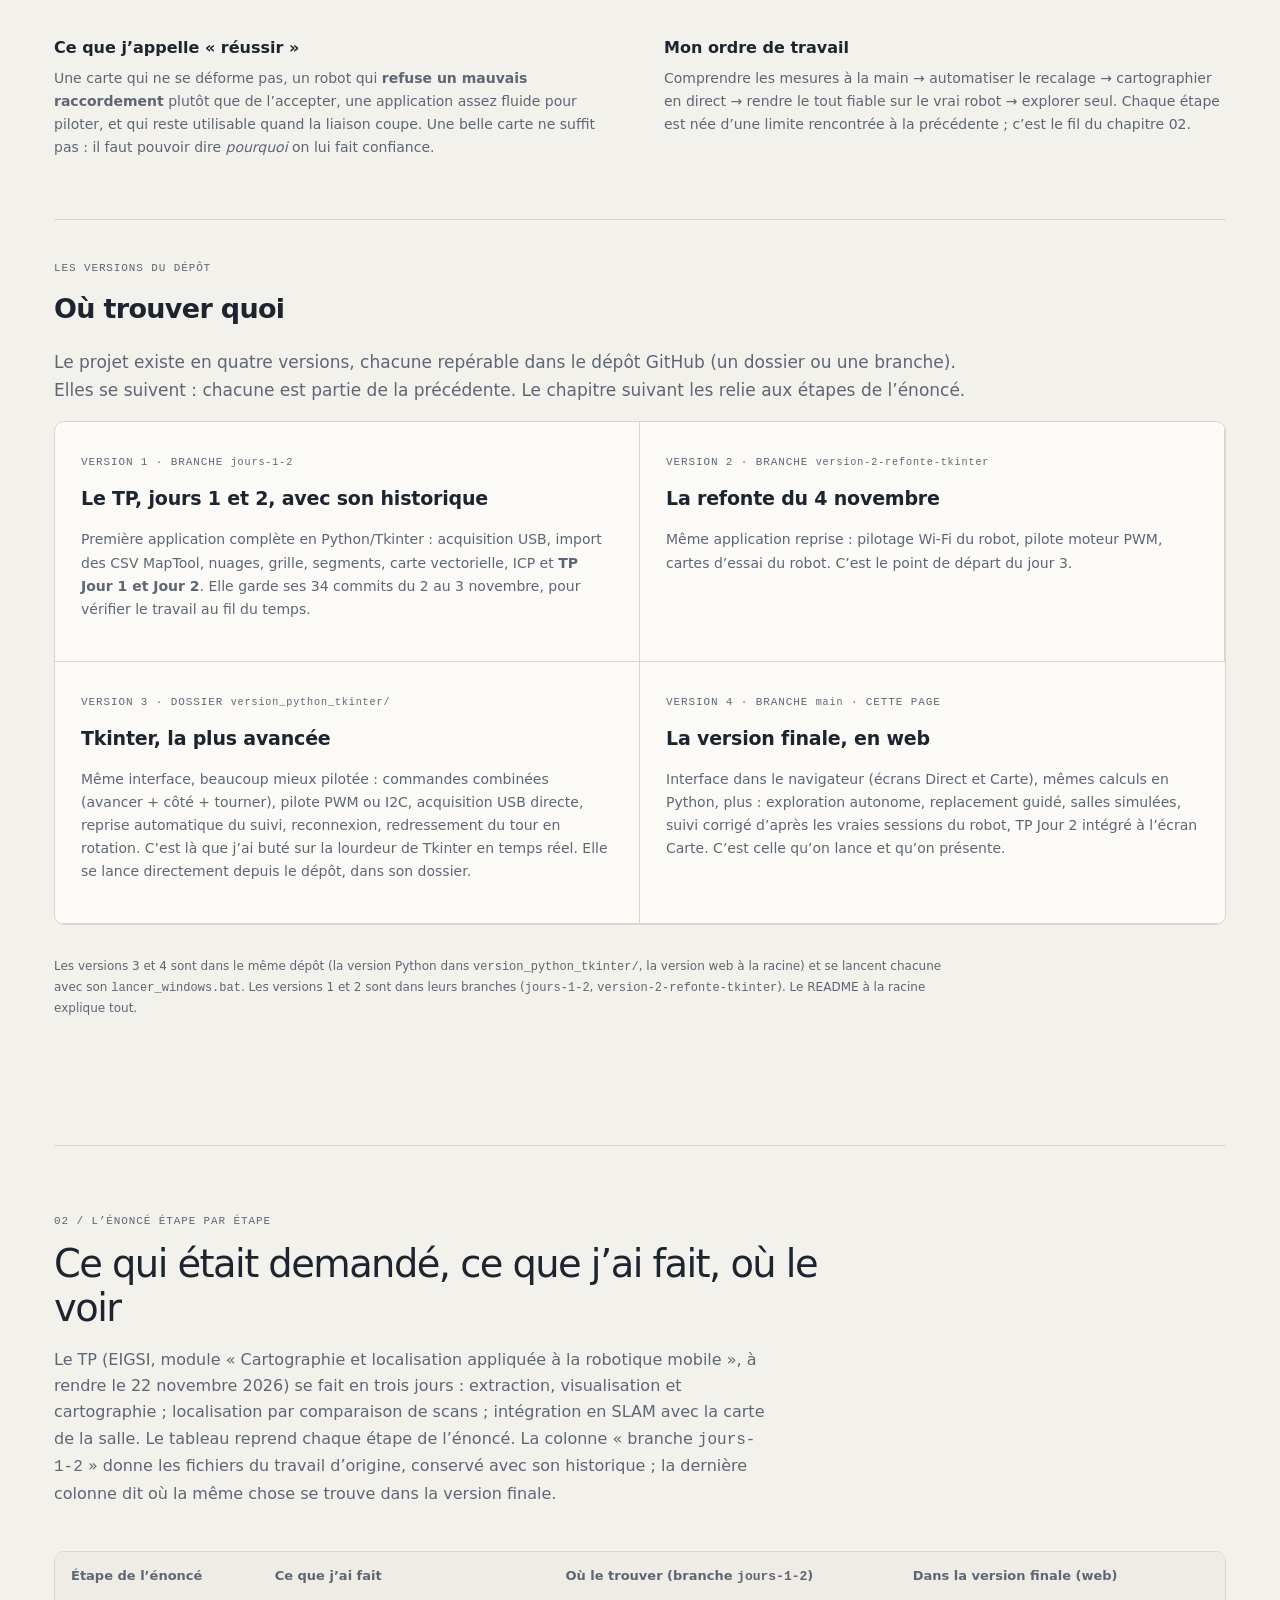
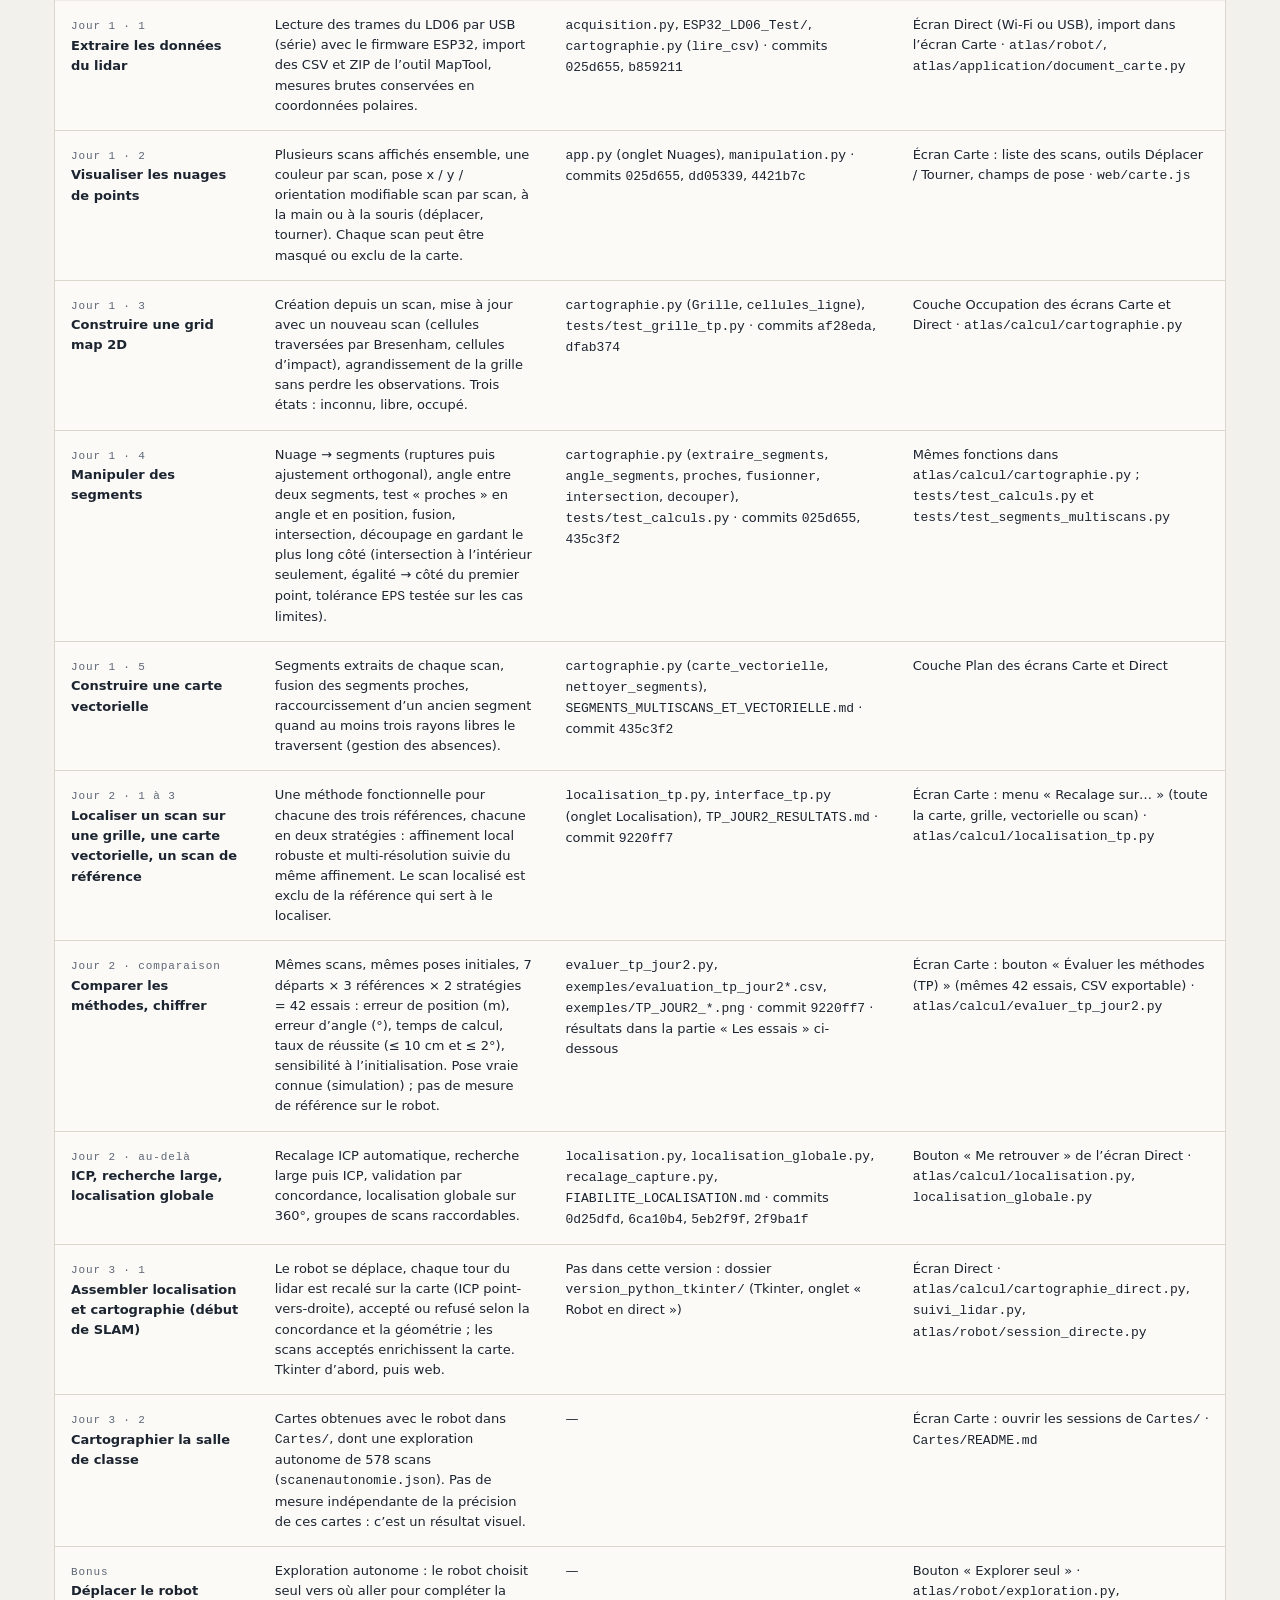
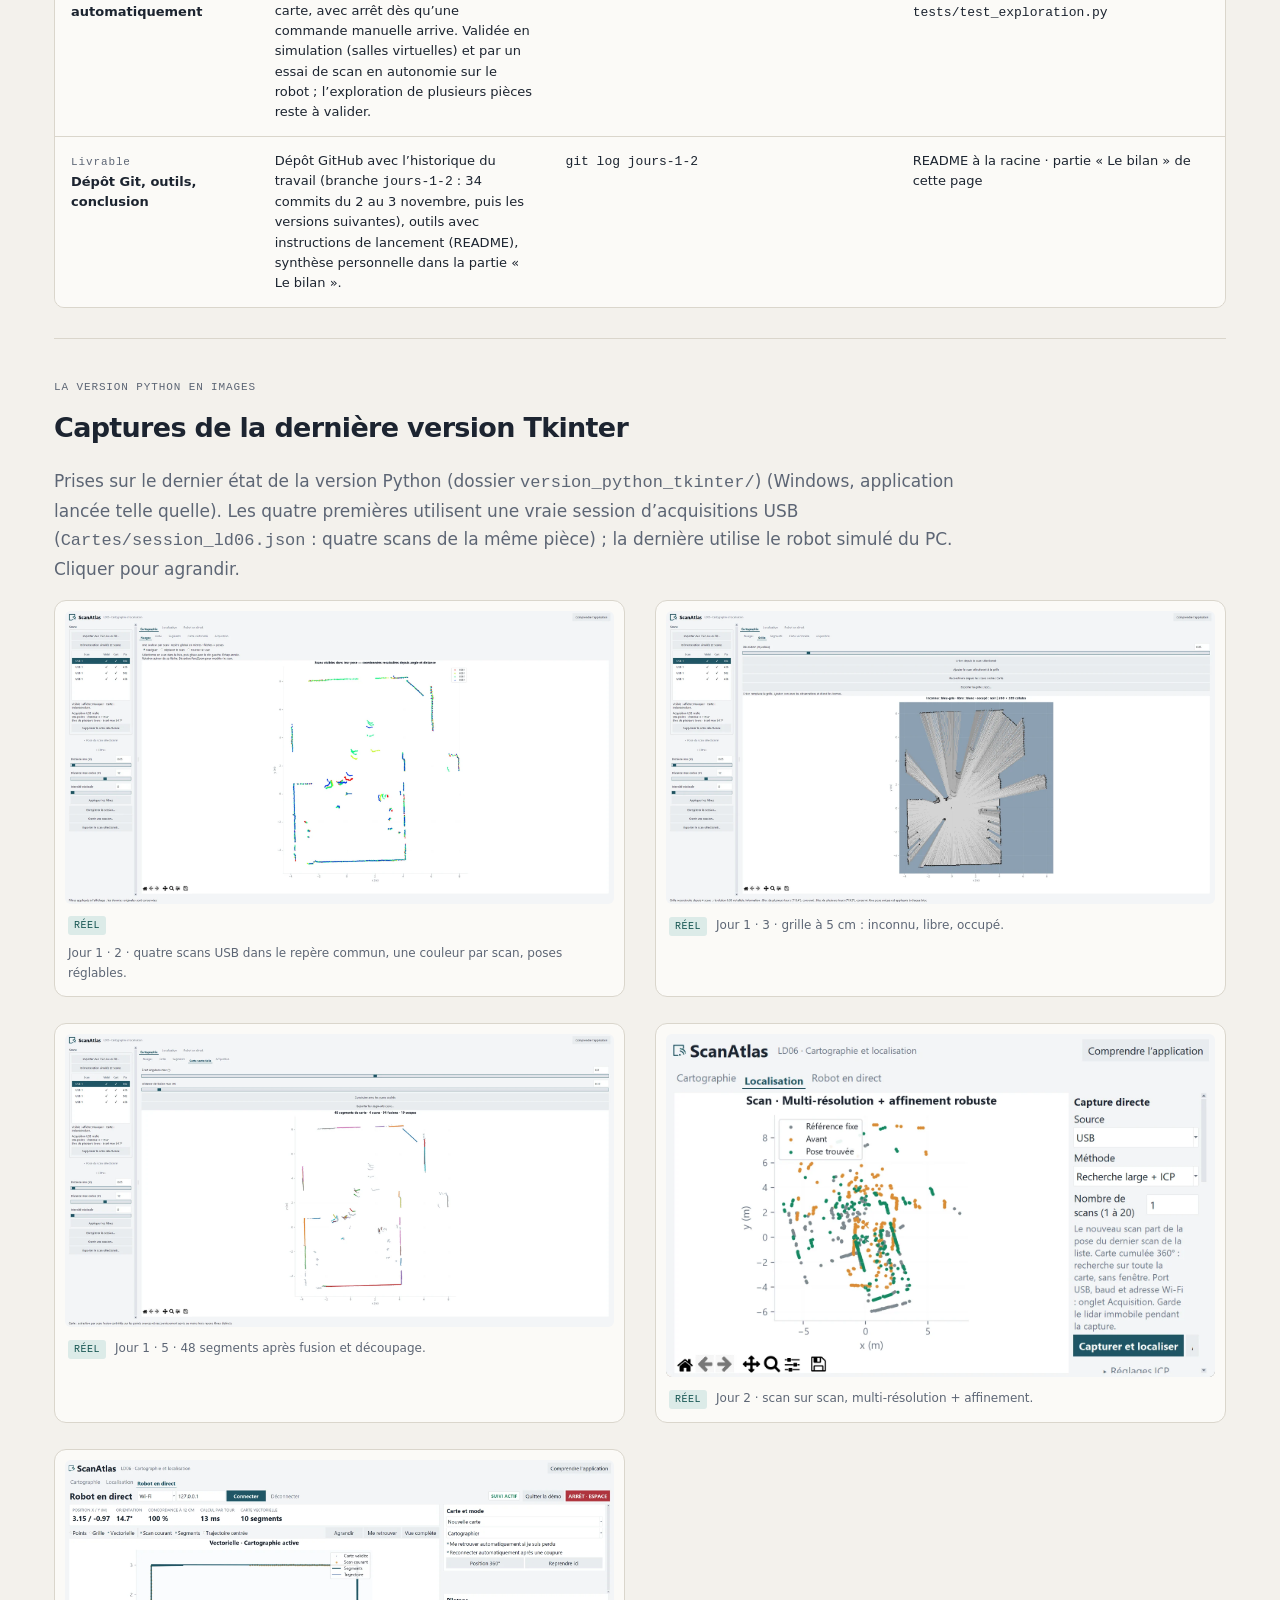
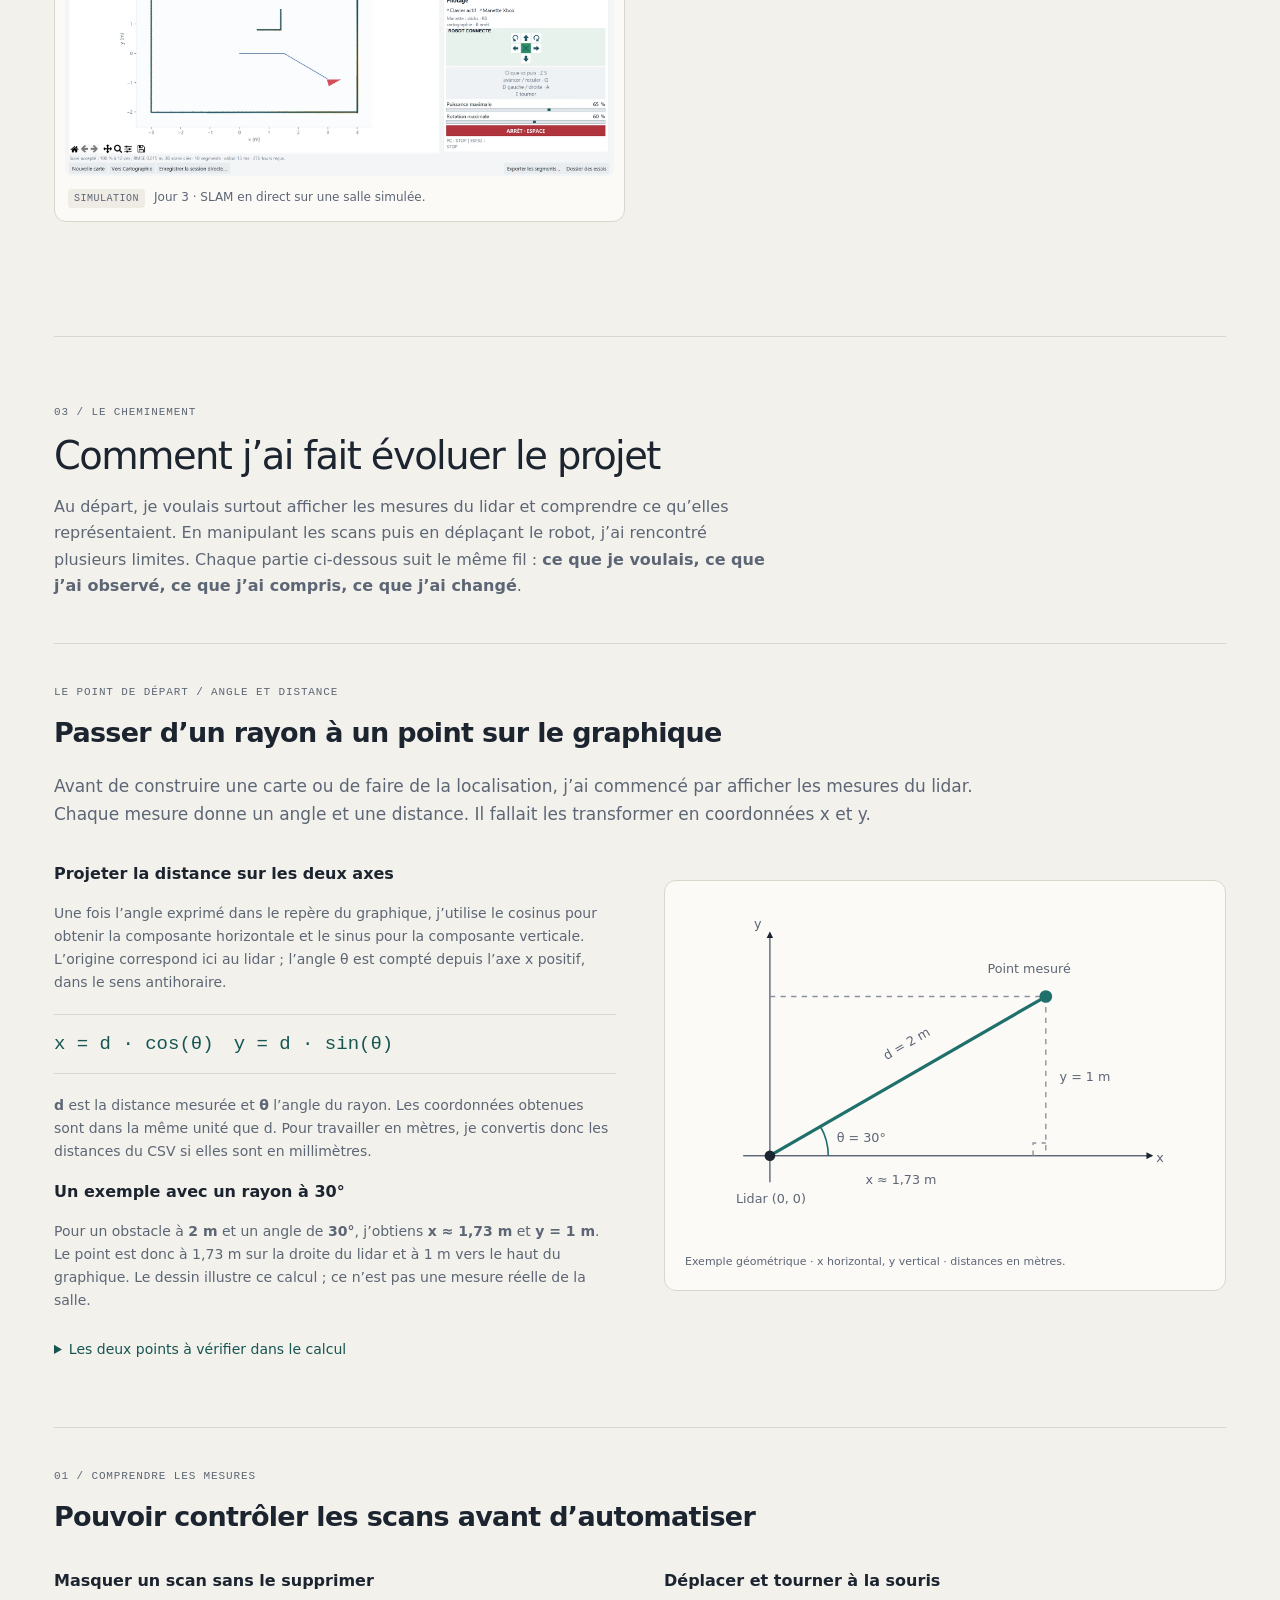
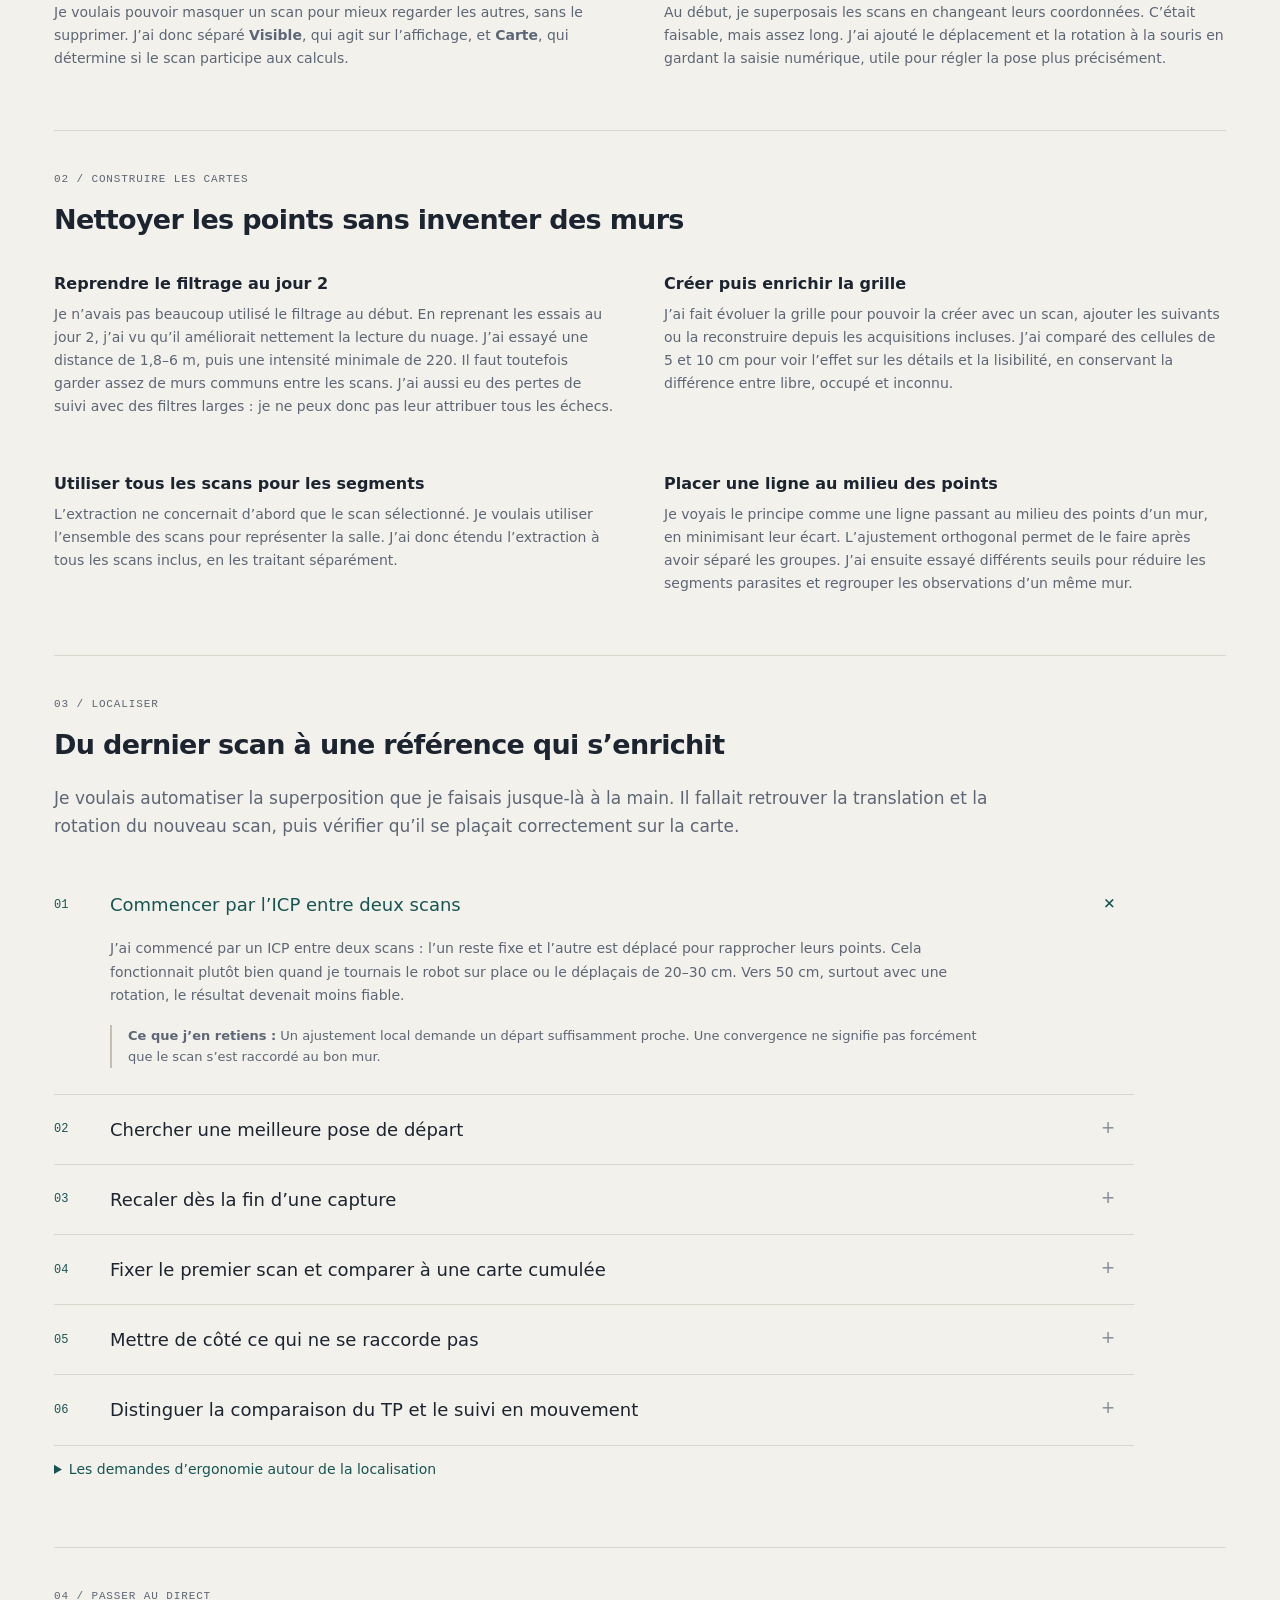
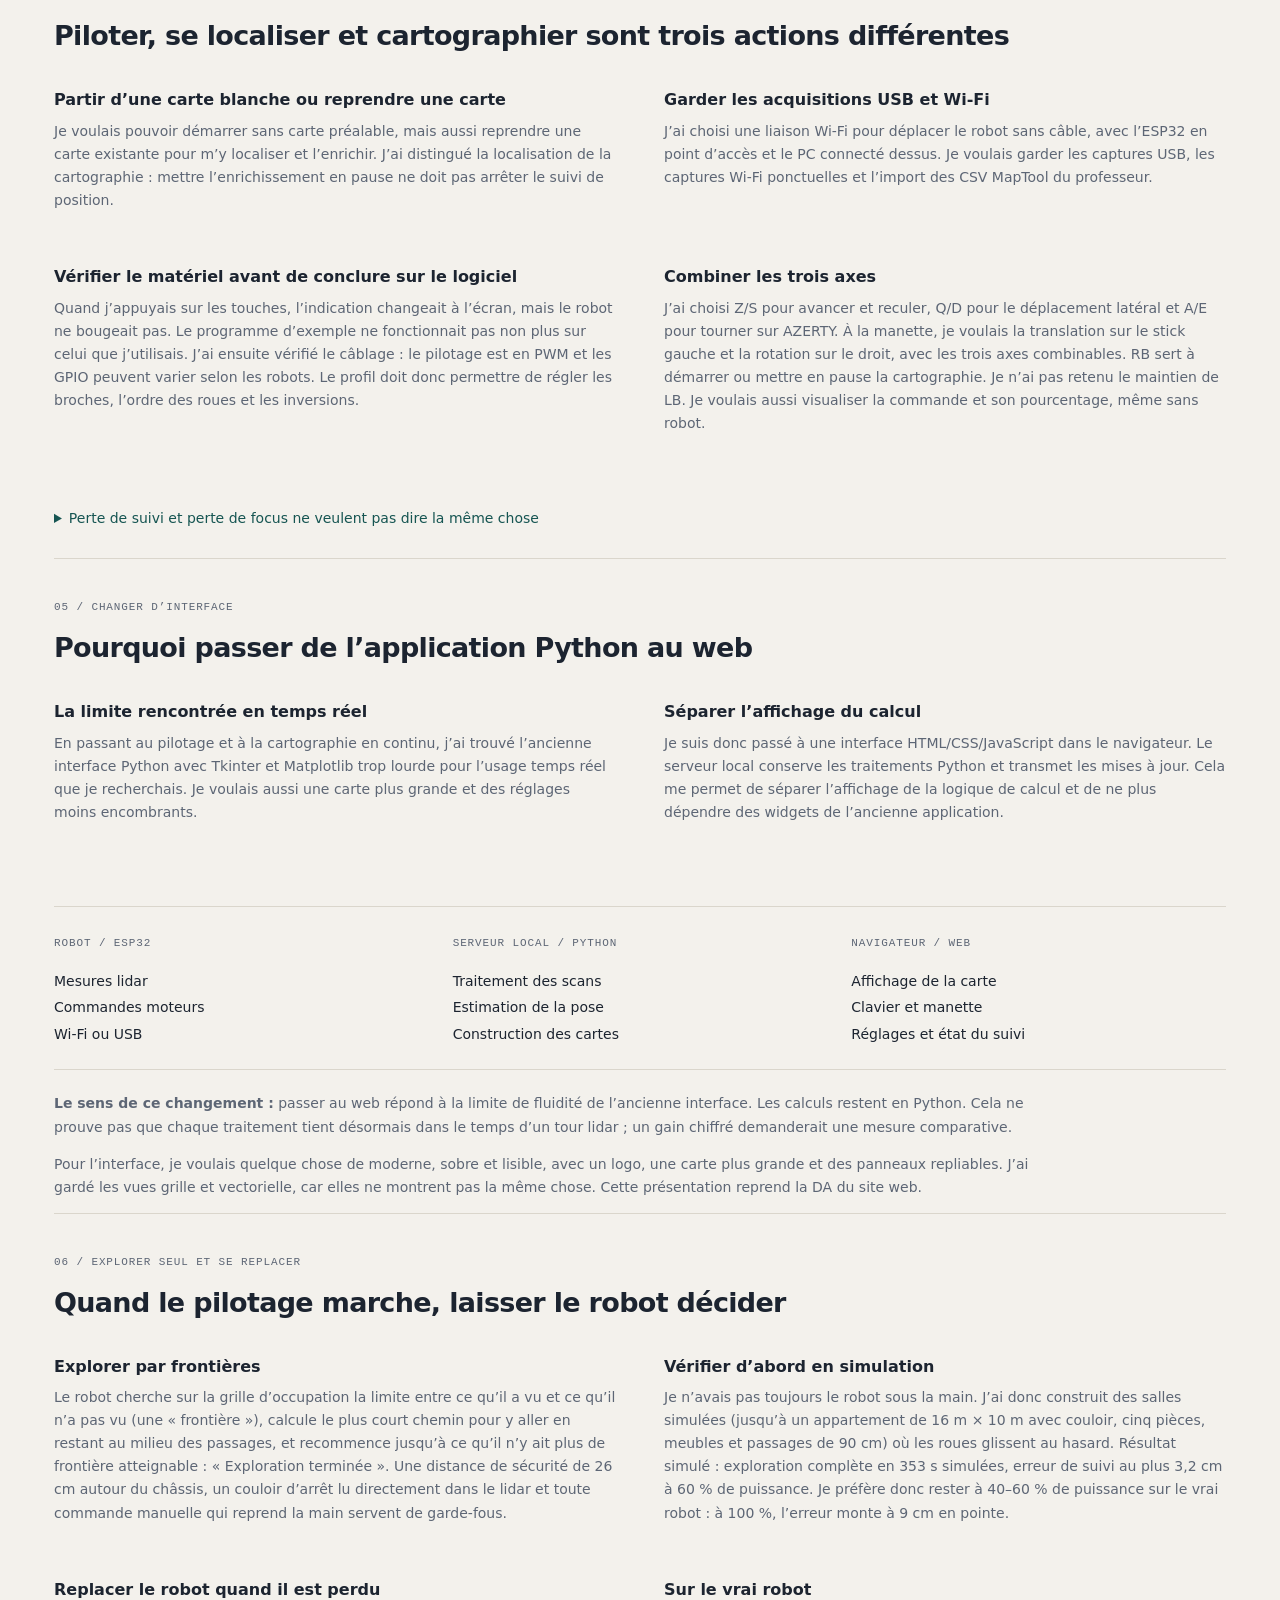
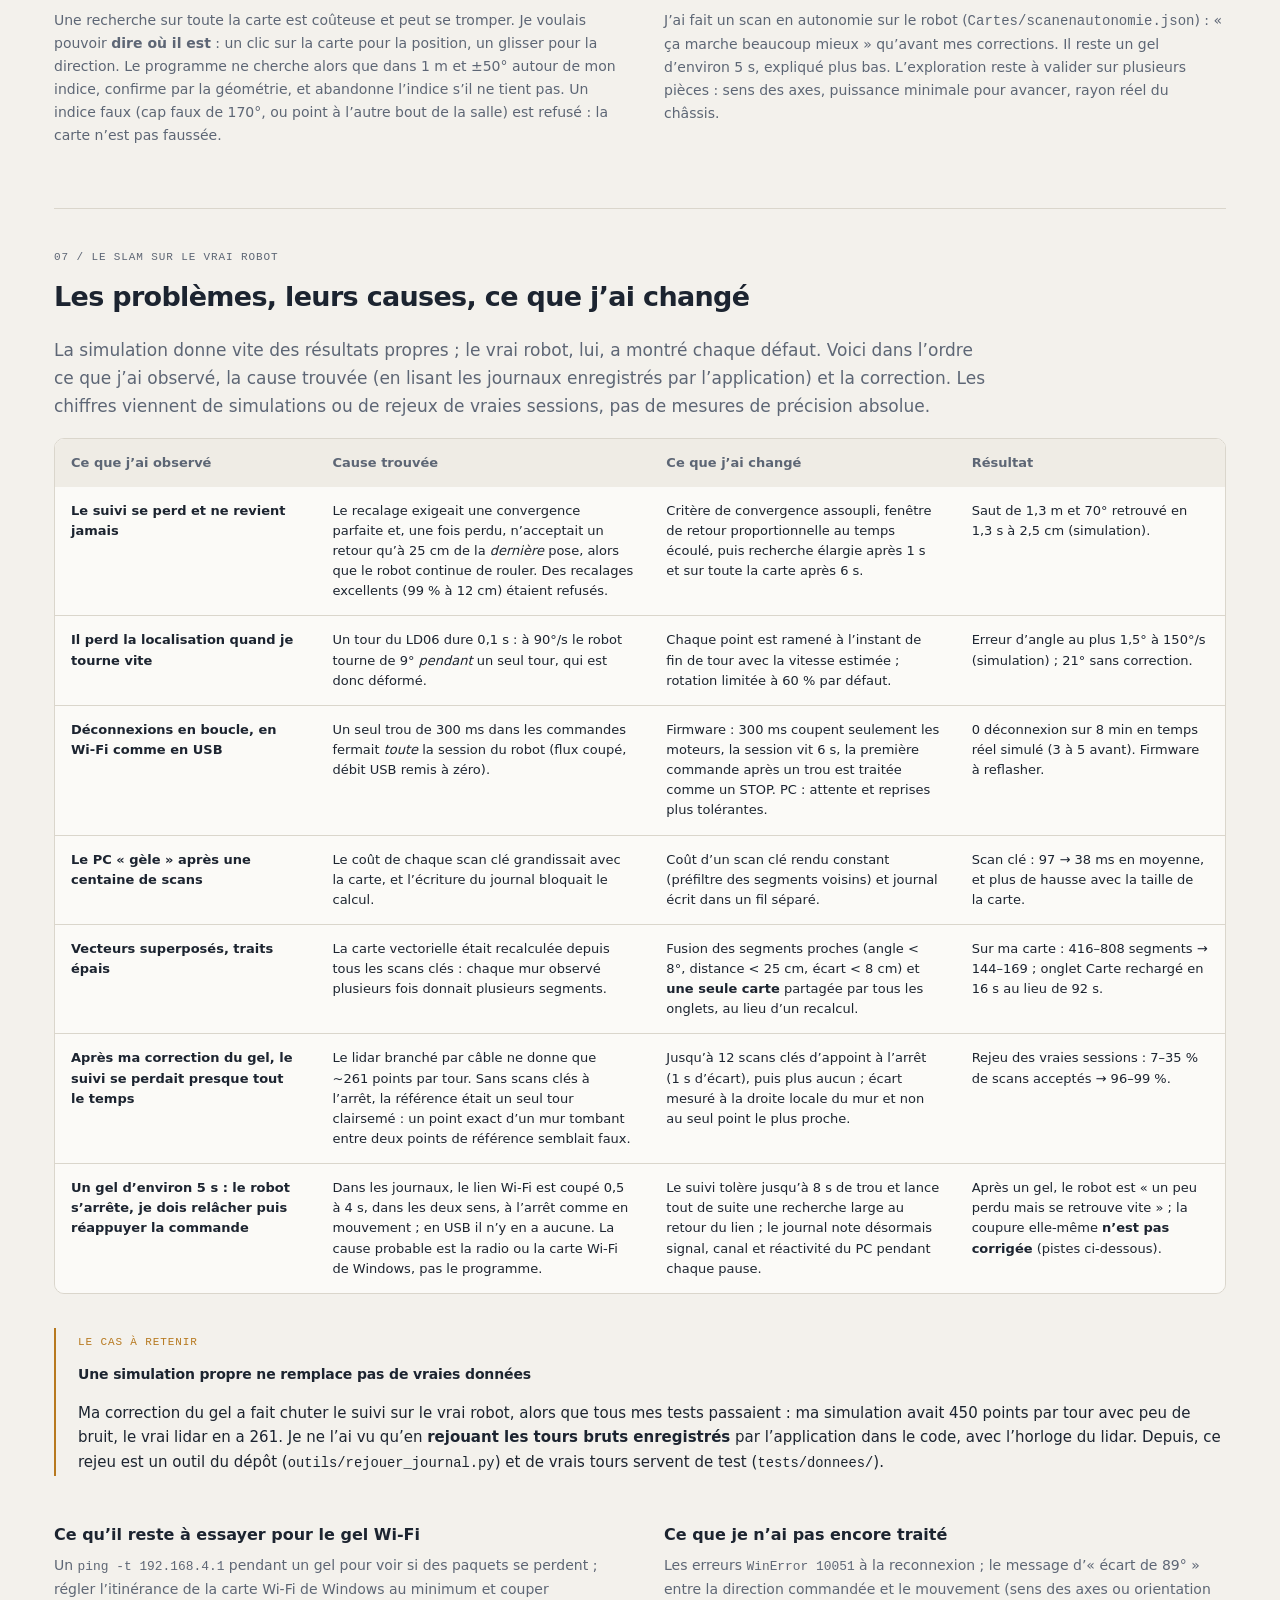
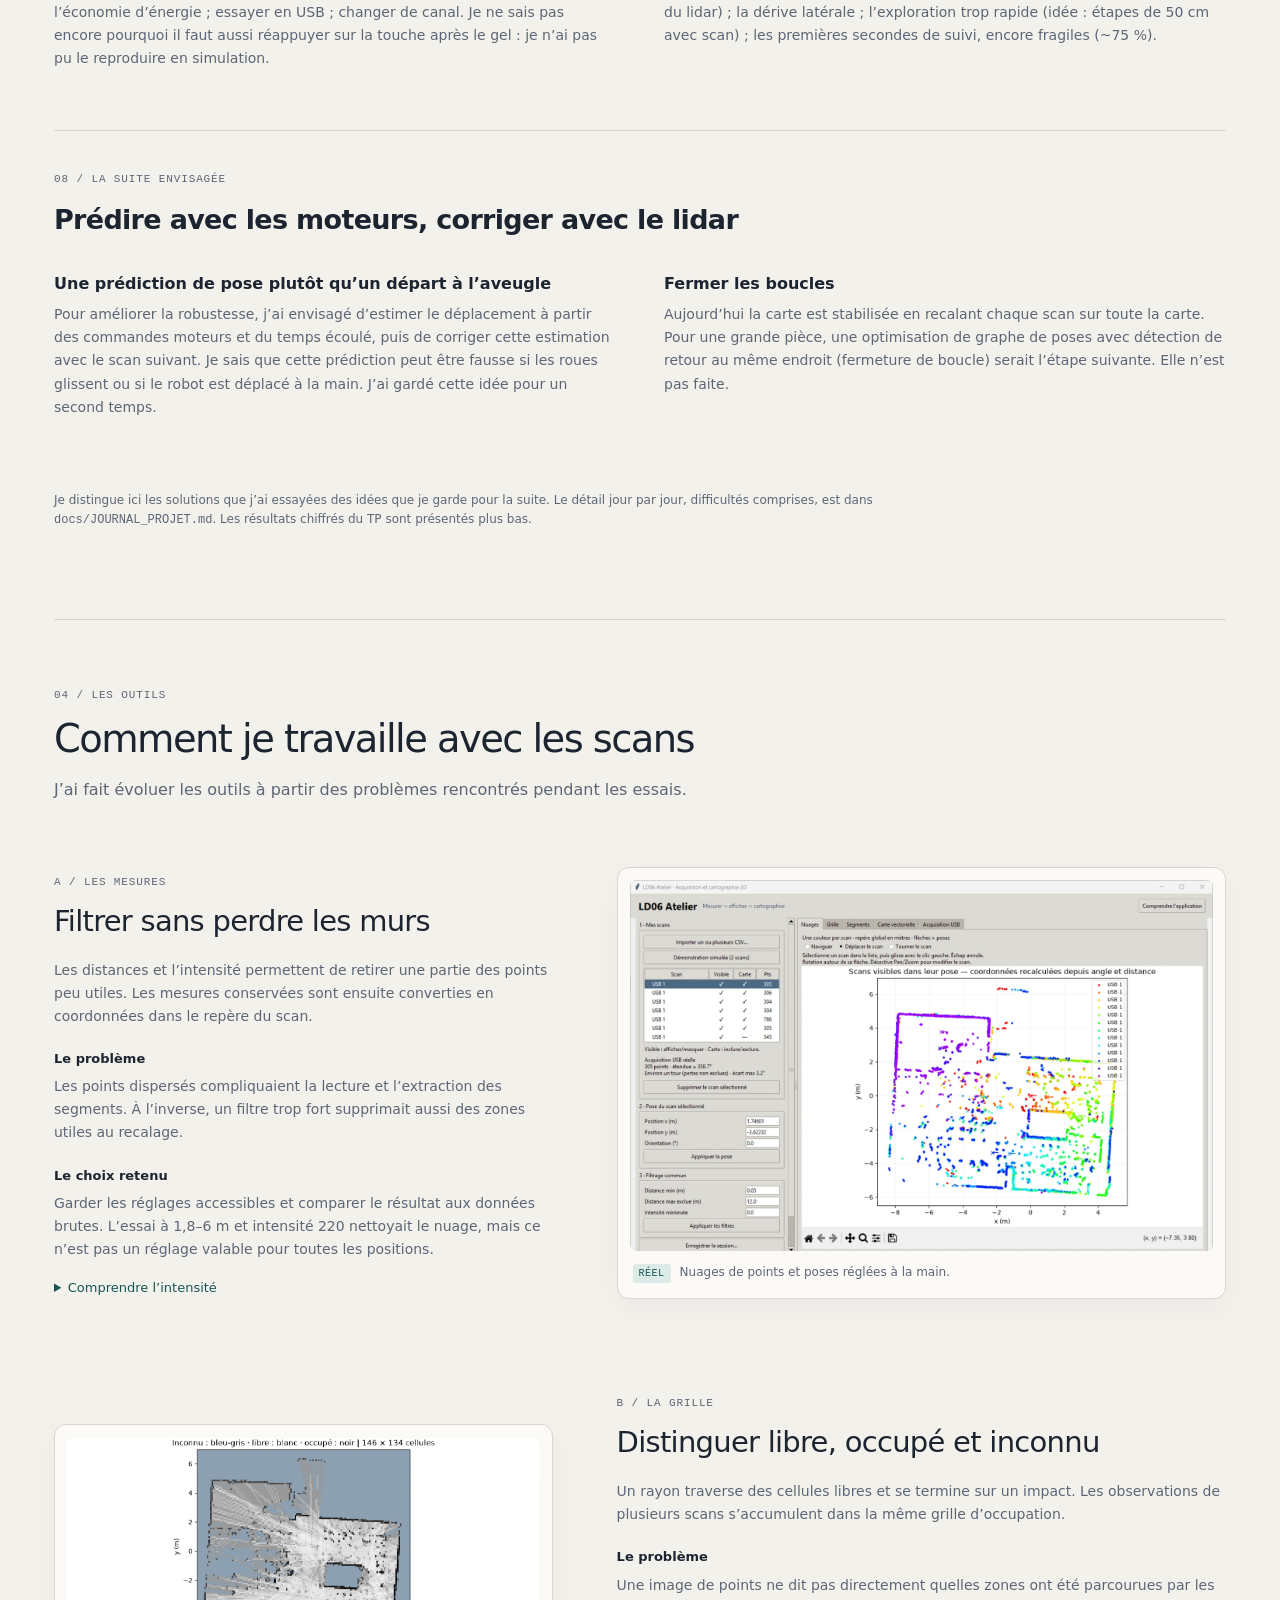
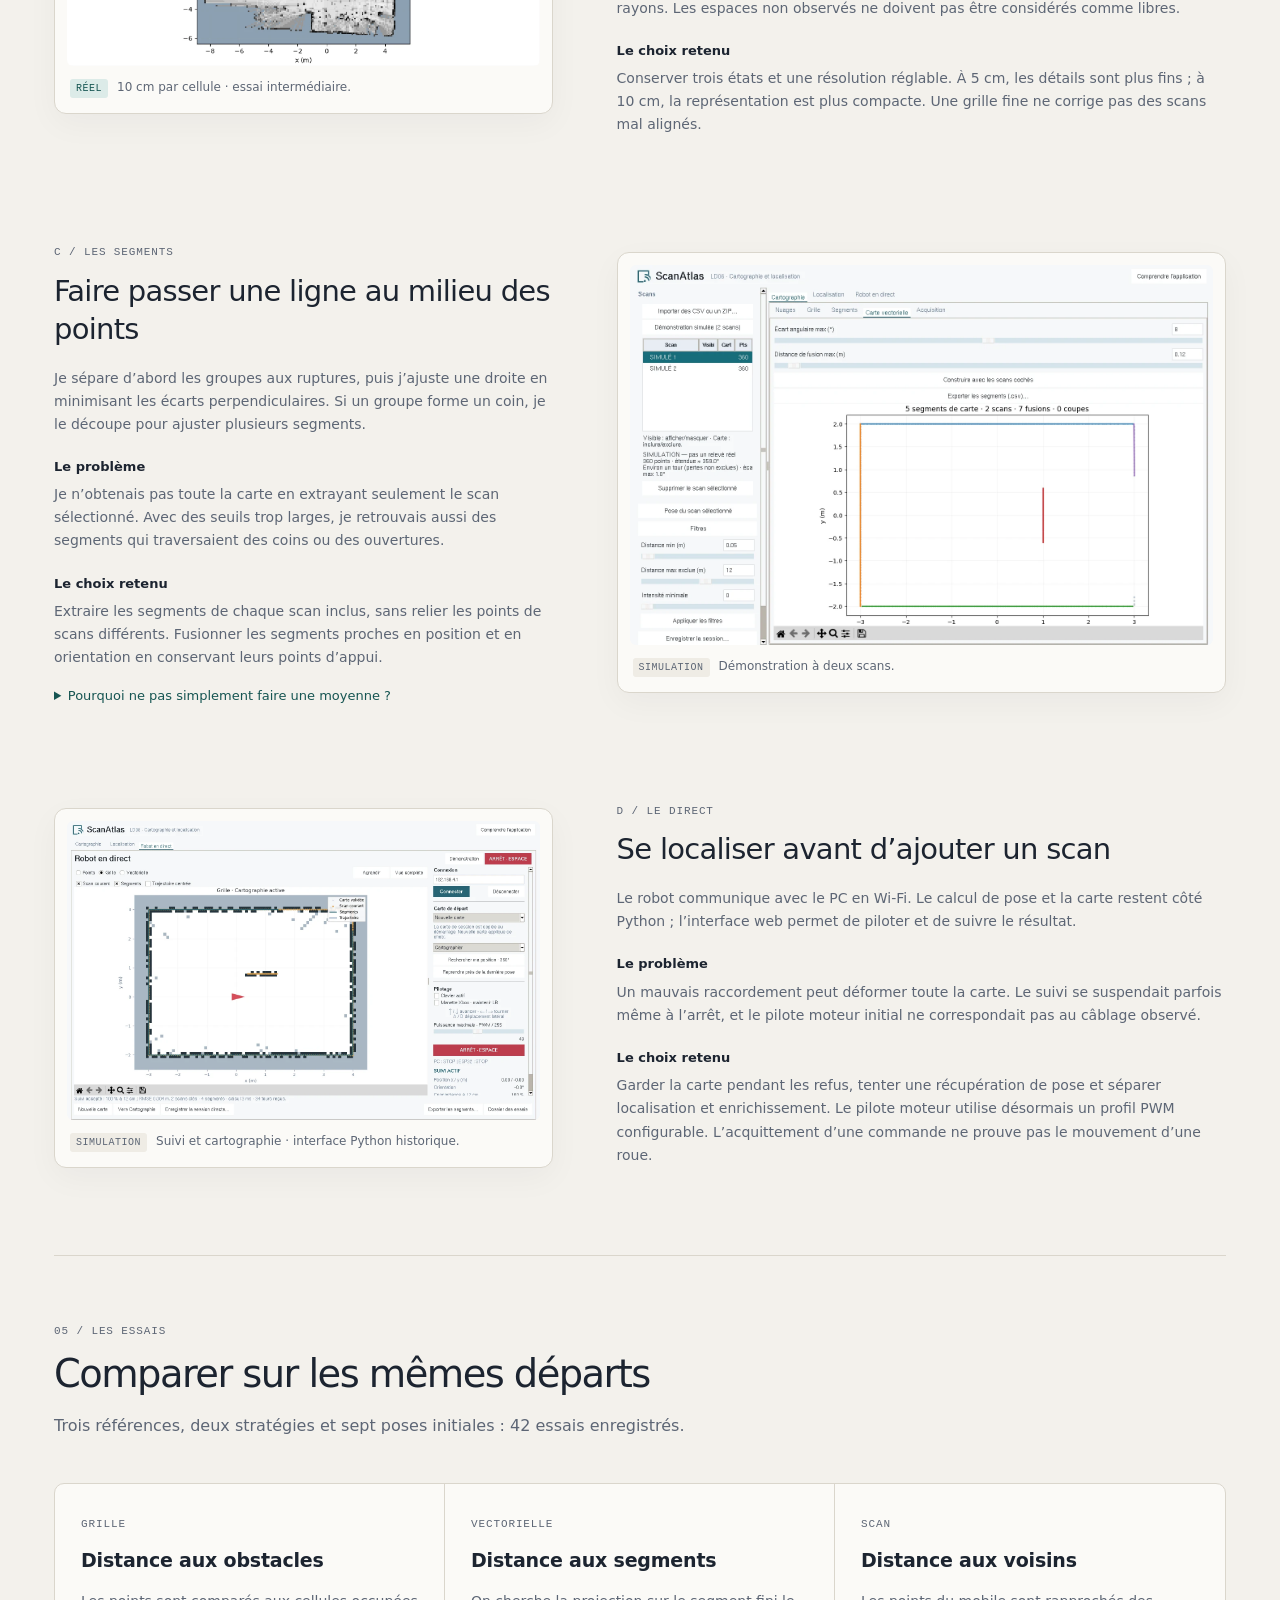
==== commit 331e22ec: "Compte rendu : captures Tkinter refaites avec session_ld06 (scans lisibles), légendes et PDF mis à j" ====
--- a/web/presentation.html
+++ b/web/presentation.html
@@ -22,7 +22,7 @@
 </section>
 <section id="enonce" class="chapitre"><div class="titre-section"><p class="sur-titre">02 / L’ÉNONCÉ ÉTAPE PAR ÉTAPE</p><h2>Ce qui était demandé, ce que j’ai fait, où le voir</h2><p>Le TP (EIGSI, module « Cartographie et localisation appliquée à la robotique mobile », à rendre le 22 novembre 2026) se fait en trois jours : extraction, visualisation et cartographie ; localisation par comparaison de scans ; intégration en SLAM avec la carte de la salle. Le tableau reprend chaque étape de l’énoncé. La colonne « branche <code>jours-1-2</code> » donne les fichiers du travail d’origine, conservé avec son historique ; la dernière colonne dit où la même chose se trouve dans la version finale.</p></div>
 <div class="table-scroll table-problemes"><table class="resultats"><thead><tr><th>Étape de l’énoncé</th><th>Ce que j’ai fait</th><th>Où le trouver (branche <code>jours-1-2</code>)</th><th>Dans la version finale (web)</th></tr></thead><tbody><tr><th scope="row"><span class="repere">Jour 1 · 1</span><br>Extraire les données du lidar</th><td>Lecture des trames du LD06 par USB (série) avec le firmware ESP32, import des CSV et ZIP de l’outil MapTool, mesures brutes conservées en coordonnées polaires.</td><td><code>acquisition.py</code>, <code>ESP32_LD06_Test/</code>, <code>cartographie.py</code> (<code>lire_csv</code>) · commits <code>025d655</code>, <code>b859211</code></td><td>Écran Direct (Wi-Fi ou USB), import dans l’écran Carte · <code>atlas/robot/</code>, <code>atlas/application/document_carte.py</code></td></tr><tr><th scope="row"><span class="repere">Jour 1 · 2</span><br>Visualiser les nuages de points</th><td>Plusieurs scans affichés ensemble, une couleur par scan, pose x / y / orientation modifiable scan par scan, à la main ou à la souris (déplacer, tourner). Chaque scan peut être masqué ou exclu de la carte.</td><td><code>app.py</code> (onglet Nuages), <code>manipulation.py</code> · commits <code>025d655</code>, <code>dd05339</code>, <code>4421b7c</code></td><td>Écran Carte : liste des scans, outils Déplacer / Tourner, champs de pose · <code>web/carte.js</code></td></tr><tr><th scope="row"><span class="repere">Jour 1 · 3</span><br>Construire une grid map 2D</th><td>Création depuis un scan, mise à jour avec un nouveau scan (cellules traversées par Bresenham, cellules d’impact), agrandissement de la grille sans perdre les observations. Trois états : inconnu, libre, occupé.</td><td><code>cartographie.py</code> (<code>Grille</code>, <code>cellules_ligne</code>), <code>tests/test_grille_tp.py</code> · commits <code>af28eda</code>, <code>dfab374</code></td><td>Couche Occupation des écrans Carte et Direct · <code>atlas/calcul/cartographie.py</code></td></tr><tr><th scope="row"><span class="repere">Jour 1 · 4</span><br>Manipuler des segments</th><td>Nuage → segments (ruptures puis ajustement orthogonal), angle entre deux segments, test « proches » en angle et en position, fusion, intersection, découpage en gardant le plus long côté (intersection à l’intérieur seulement, égalité → côté du premier point, tolérance <code>EPS</code> testée sur les cas limites).</td><td><code>cartographie.py</code> (<code>extraire_segments</code>, <code>angle_segments</code>, <code>proches</code>, <code>fusionner</code>, <code>intersection</code>, <code>decouper</code>), <code>tests/test_calculs.py</code> · commits <code>025d655</code>, <code>435c3f2</code></td><td>Mêmes fonctions dans <code>atlas/calcul/cartographie.py</code> ; <code>tests/test_calculs.py</code> et <code>tests/test_segments_multiscans.py</code></td></tr><tr><th scope="row"><span class="repere">Jour 1 · 5</span><br>Construire une carte vectorielle</th><td>Segments extraits de chaque scan, fusion des segments proches, raccourcissement d’un ancien segment quand au moins trois rayons libres le traversent (gestion des absences).</td><td><code>cartographie.py</code> (<code>carte_vectorielle</code>, <code>nettoyer_segments</code>), <code>SEGMENTS_MULTISCANS_ET_VECTORIELLE.md</code> · commit <code>435c3f2</code></td><td>Couche Plan des écrans Carte et Direct</td></tr><tr><th scope="row"><span class="repere">Jour 2 · 1 à 3</span><br>Localiser un scan sur une grille, une carte vectorielle, un scan de référence</th><td>Une méthode fonctionnelle pour chacune des trois références, chacune en deux stratégies : affinement local robuste et multi-résolution suivie du même affinement. Le scan localisé est exclu de la référence qui sert à le localiser.</td><td><code>localisation_tp.py</code>, <code>interface_tp.py</code> (onglet Localisation), <code>TP_JOUR2_RESULTATS.md</code> · commit <code>9220ff7</code></td><td>Écran Carte : menu « Recalage sur… » (toute la carte, grille, vectorielle ou scan) · <code>atlas/calcul/localisation_tp.py</code></td></tr><tr><th scope="row"><span class="repere">Jour 2 · comparaison</span><br>Comparer les méthodes, chiffrer</th><td>Mêmes scans, mêmes poses initiales, 7 départs × 3 références × 2 stratégies = 42 essais : erreur de position (m), erreur d’angle (°), temps de calcul, taux de réussite (≤ 10 cm et ≤ 2°), sensibilité à l’initialisation. Pose vraie connue (simulation) ; pas de mesure de référence sur le robot.</td><td><code>evaluer_tp_jour2.py</code>, <code>exemples/evaluation_tp_jour2*.csv</code>, <code>exemples/TP_JOUR2_*.png</code> · commit <code>9220ff7</code> · résultats dans la partie « Les essais » ci-dessous</td><td>Écran Carte : bouton « Évaluer les méthodes (TP) » (mêmes 42 essais, CSV exportable) · <code>atlas/calcul/evaluer_tp_jour2.py</code></td></tr><tr><th scope="row"><span class="repere">Jour 2 · au-delà</span><br>ICP, recherche large, localisation globale</th><td>Recalage ICP automatique, recherche large puis ICP, validation par concordance, localisation globale sur 360°, groupes de scans raccordables.</td><td><code>localisation.py</code>, <code>localisation_globale.py</code>, <code>recalage_capture.py</code>, <code>FIABILITE_LOCALISATION.md</code> · commits <code>0d25dfd</code>, <code>6ca10b4</code>, <code>5eb2f9f</code>, <code>2f9ba1f</code></td><td>Bouton « Me retrouver » de l’écran Direct · <code>atlas/calcul/localisation.py</code>, <code>localisation_globale.py</code></td></tr><tr><th scope="row"><span class="repere">Jour 3 · 1</span><br>Assembler localisation et cartographie (début de SLAM)</th><td>Le robot se déplace, chaque tour du lidar est recalé sur la carte (ICP point-vers-droite), accepté ou refusé selon la concordance et la géométrie ; les scans acceptés enrichissent la carte. Tkinter d’abord, puis web.</td><td>Pas dans cette version : dossier <code>version_python_tkinter/</code> (Tkinter, onglet « Robot en direct »)</td><td>Écran Direct · <code>atlas/calcul/cartographie_direct.py</code>, <code>suivi_lidar.py</code>, <code>atlas/robot/session_directe.py</code></td></tr><tr><th scope="row"><span class="repere">Jour 3 · 2</span><br>Cartographier la salle de classe</th><td>Cartes obtenues avec le robot dans <code>Cartes/</code>, dont une exploration autonome de 578 scans (<code>scanenautonomie.json</code>). Pas de mesure indépendante de la précision de ces cartes : c’est un résultat visuel.</td><td>—</td><td>Écran Carte : ouvrir les sessions de <code>Cartes/</code> · <code>Cartes/README.md</code></td></tr><tr><th scope="row"><span class="repere">Bonus</span><br>Déplacer le robot automatiquement</th><td>Exploration autonome : le robot choisit seul vers où aller pour compléter la carte, avec arrêt dès qu’une commande manuelle arrive. Validée en simulation (salles virtuelles) et par un essai de scan en autonomie sur le robot ; l’exploration de plusieurs pièces reste à valider.</td><td>—</td><td>Bouton « Explorer seul » · <code>atlas/robot/exploration.py</code>, <code>tests/test_exploration.py</code></td></tr><tr><th scope="row"><span class="repere">Livrable</span><br>Dépôt Git, outils, conclusion</th><td>Dépôt GitHub avec l’historique du travail (branche <code>jours-1-2</code> : 34 commits du 2 au 3 novembre, puis les versions suivantes), outils avec instructions de lancement (README), synthèse personnelle dans la partie « Le bilan ».</td><td><code>git log jours-1-2</code></td><td>README à la racine · partie « Le bilan » de cette page</td></tr></tbody></table></div>
-<div class="journal-partie"><span class="repere">LA VERSION PYTHON EN IMAGES</span><h3>Captures de la dernière version Tkinter</h3><p class="journal-intro">Prises sur le dernier état de la version Python (dossier <code>version_python_tkinter/</code>) (Windows, application lancée telle quelle). Les quatre premières utilisent une vraie session d’acquisitions USB (<code>Cartes/Scansuperpose V3.json</code> : treize scans pris à des endroits différents, déjà recalés les uns sur les autres) ; la dernière utilise le robot simulé du PC. Cliquer pour agrandir.</p><div class="galerie-tk"><figure><button class="agrandir-image" data-image="presentation-assets/tk-nuages.webp" data-legende="Version Python (dossier version_python_tkinter) : treize acquisitions USB réelles, recalées : on reconnaît les murs de la salle ; une couleur par scan."><img loading="lazy" src="presentation-assets/tk-nuages.webp" alt="Douze scans réels superposés dans l’application Tkinter" width="1800" height="1037"></button><figcaption><span class="etiquette">RÉEL</span> Jour 1 · 2 · treize scans USB placés dans le repère commun, une couleur par scan, poses réglables.</figcaption></figure><figure><button class="agrandir-image" data-image="presentation-assets/tk-grille.webp" data-legende="Version Tkinter : grille d’occupation construite avec les treize scans recalés. Bleu-gris = inconnu, blanc = libre, noir = occupé."><img loading="lazy" src="presentation-assets/tk-grille.webp" alt="Grille d’occupation construite à partir des scans réels" width="1800" height="1037"></button><figcaption><span class="etiquette">RÉEL</span> Jour 1 · 3 · grille à 5 cm : inconnu, libre, occupé.</figcaption></figure><figure><button class="agrandir-image" data-image="presentation-assets/tk-vectorielle.webp" data-legende="Version Tkinter : carte vectorielle de la même session : 34 segments de carte, 13 scans, 33 fusions, 36 coupes."><img loading="lazy" src="presentation-assets/tk-vectorielle.webp" alt="Carte vectorielle de 51 segments sur les points des scans" width="1800" height="1037"></button><figcaption><span class="etiquette">RÉEL</span> Jour 1 · 5 · 34 segments après fusion et découpage.</figcaption></figure><figure><button class="agrandir-image" data-image="presentation-assets/tk-localisation.webp" data-legende="Version Tkinter : le scan mobile (« Avant ») est recalé sur une référence de type Scan par multi-résolution ; « Pose trouvée » en vert."><img loading="lazy" src="presentation-assets/tk-localisation.webp" alt="Superposition avant et après recalage d’un scan mobile sur un scan de référence" width="1800" height="1037"></button><figcaption><span class="etiquette">RÉEL</span> Jour 2 · scan sur scan, multi-résolution + affinement.</figcaption></figure><figure><button class="agrandir-image" data-image="presentation-assets/tk-direct.webp" data-legende="Version Tkinter : onglet « Robot en direct » avec le robot simulé du PC. Suivi accepté à 100 % à 12 cm, 38 scans clés, carte vectorielle en cours de construction, pavé de pilotage à droite."><img loading="lazy" src="presentation-assets/tk-direct.webp" alt="Onglet Robot en direct : carte vectorielle d’une salle simulée, trajectoire du robot et pilotage" width="1800" height="1037"></button><figcaption><span class="etiquette simulation">SIMULATION</span> Jour 3 · SLAM en direct sur une salle simulée.</figcaption></figure></div></div></section>
+<div class="journal-partie"><span class="repere">LA VERSION PYTHON EN IMAGES</span><h3>Captures de la dernière version Tkinter</h3><p class="journal-intro">Prises sur le dernier état de la version Python (dossier <code>version_python_tkinter/</code>) (Windows, application lancée telle quelle). Les quatre premières utilisent une vraie session d’acquisitions USB (<code>Cartes/session_ld06.json</code> : quatre scans de la même pièce) ; la dernière utilise le robot simulé du PC. Cliquer pour agrandir.</p><div class="galerie-tk"><figure><button class="agrandir-image" data-image="presentation-assets/tk-nuages.webp" data-legende="Version Python (dossier version_python_tkinter) : quatre acquisitions USB réelles d’une même pièce : on reconnaît les murs et les meubles ; une couleur par scan."><img loading="lazy" src="presentation-assets/tk-nuages.webp" alt="Douze scans réels superposés dans l’application Tkinter" width="1800" height="1037"></button><figcaption><span class="etiquette">RÉEL</span> Jour 1 · 2 · quatre scans USB dans le repère commun, une couleur par scan, poses réglables.</figcaption></figure><figure><button class="agrandir-image" data-image="presentation-assets/tk-grille.webp" data-legende="Version Tkinter : grille d’occupation (260 × 289 cellules) construite avec les quatre scans. Bleu-gris = inconnu, blanc = libre, noir = occupé."><img loading="lazy" src="presentation-assets/tk-grille.webp" alt="Grille d’occupation construite à partir des scans réels" width="1800" height="1037"></button><figcaption><span class="etiquette">RÉEL</span> Jour 1 · 3 · grille à 5 cm : inconnu, libre, occupé.</figcaption></figure><figure><button class="agrandir-image" data-image="presentation-assets/tk-vectorielle.webp" data-legende="Version Tkinter : carte vectorielle de la même session : 48 segments de carte, 4 scans, 94 fusions, 19 coupes."><img loading="lazy" src="presentation-assets/tk-vectorielle.webp" alt="Carte vectorielle de 51 segments sur les points des scans" width="1800" height="1037"></button><figcaption><span class="etiquette">RÉEL</span> Jour 1 · 5 · 48 segments après fusion et découpage.</figcaption></figure><figure><button class="agrandir-image" data-image="presentation-assets/tk-localisation.webp" data-legende="Version Tkinter : le scan mobile (« Avant ») est recalé sur une référence de type Scan par multi-résolution ; « Pose trouvée » en vert."><img loading="lazy" src="presentation-assets/tk-localisation.webp" alt="Superposition avant et après recalage d’un scan mobile sur un scan de référence" width="1800" height="1037"></button><figcaption><span class="etiquette">RÉEL</span> Jour 2 · scan sur scan, multi-résolution + affinement.</figcaption></figure><figure><button class="agrandir-image" data-image="presentation-assets/tk-direct.webp" data-legende="Version Tkinter : onglet « Robot en direct » avec le robot simulé du PC. Suivi accepté à 100 % à 12 cm, 38 scans clés, carte vectorielle en cours de construction, pavé de pilotage à droite."><img loading="lazy" src="presentation-assets/tk-direct.webp" alt="Onglet Robot en direct : carte vectorielle d’une salle simulée, trajectoire du robot et pilotage" width="1800" height="1037"></button><figcaption><span class="etiquette simulation">SIMULATION</span> Jour 3 · SLAM en direct sur une salle simulée.</figcaption></figure></div></div></section>
 <section id="cheminement" class="chapitre"><div class="titre-section"><p class="sur-titre">03 / LE CHEMINEMENT</p><h2>Comment j’ai fait évoluer le projet</h2><p>Au départ, je voulais surtout afficher les mesures du lidar et comprendre ce qu’elles représentaient. En manipulant les scans puis en déplaçant le robot, j’ai rencontré plusieurs limites. Chaque partie ci-dessous suit le même fil : <strong>ce que je voulais, ce que j’ai observé, ce que j’ai compris, ce que j’ai changé</strong>.</p></div>
 <div class="journal-partie base-polaire"><span class="repere">LE POINT DE DÉPART / ANGLE ET DISTANCE</span><h3>Passer d’un rayon à un point sur le graphique</h3><p class="journal-intro">Avant de construire une carte ou de faire de la localisation, j’ai commencé par afficher les mesures du lidar. Chaque mesure donne un angle et une distance. Il fallait les transformer en coordonnées x et y.</p><div class="polaire-disposition"><div><h4>Projeter la distance sur les deux axes</h4><p>Une fois l’angle exprimé dans le repère du graphique, j’utilise le cosinus pour obtenir la composante horizontale et le sinus pour la composante verticale. L’origine correspond ici au lidar ; l’angle θ est compté depuis l’axe x positif, dans le sens antihoraire.</p><div class="formules-polaires" aria-label="x égale d fois cosinus de thêta ; y égale d fois sinus de thêta"><span>x = d · cos(θ)</span><span>y = d · sin(θ)</span></div><p><strong>d</strong> est la distance mesurée et <strong>θ</strong> l’angle du rayon. Les coordonnées obtenues sont dans la même unité que d. Pour travailler en mètres, je convertis donc les distances du CSV si elles sont en millimètres.</p><h4>Un exemple avec un rayon à 30°</h4><p>Pour un obstacle à <strong>2 m</strong> et un angle de <strong>30°</strong>, j’obtiens <strong>x ≈ 1,73 m</strong> et <strong>y = 1 m</strong>. Le point est donc à 1,73 m sur la droite du lidar et à 1 m vers le haut du graphique. Le dessin illustre ce calcul ; ce n’est pas une mesure réelle de la salle.</p></div><figure class="schema-polaire"><svg viewBox="0 0 490 320" role="img" aria-labelledby="polaire-titre polaire-description"><title id="polaire-titre">Projection d’un rayon lidar de deux mètres à trente degrés</title><desc id="polaire-description">Le lidar est à l’origine. Le point mesuré a pour coordonnées x égal à environ 1,73 mètre et y égal à 1 mètre. Le rayon est l’hypoténuse du triangle ; le cosinus et le sinus donnent ses projections.</desc><defs><marker id="fleche-polaire" viewBox="0 0 10 10" refX="8" refY="5" markerWidth="5" markerHeight="5" orient="auto-start-reverse"><path d="M0 0L10 5L0 10z" fill="currentColor"/></marker></defs><g class="axes-polaires"><path d="M55 240H440M80 265V30" marker-end="url(#fleche-polaire)"/><path d="M55 240H440" marker-end="url(#fleche-polaire)"/></g><g class="projections-polaires"><path d="M80 90H340V240"/><path d="M328 240V228H340"/></g><path class="rayon-polaire" d="M80 240L340 90"/><path class="angle-polaire" d="M135 240A55 55 0 0 0 127.63 212.5"/><circle class="origine-polaire" cx="80" cy="240" r="5"/><circle class="point-polaire" cx="340" cy="90" r="6"/><g class="texte-polaire"><text x="444" y="246">x</text><text x="65" y="25">y</text><text x="48" y="285">Lidar (0, 0)</text><text x="143" y="227">θ = 30°</text><text x="190" y="150" transform="rotate(-30 190 150)">d = 2 m</text><text x="170" y="267">x ≈ 1,73 m</text><text x="353" y="170">y = 1 m</text><text x="285" y="68">Point mesuré</text></g></svg><figcaption>Exemple géométrique · x horizontal, y vertical · distances en mètres.</figcaption></figure></div><details class="journal-details"><summary>Les deux points à vérifier dans le calcul</summary><p><strong>Les unités :</strong> 2000 mm correspondent à 2 m. Les fonctions trigonométriques utilisées dans le calcul Python attendent des radians : θ<sub>rad</sub> = θ<sub>deg</sub> × π / 180. Ainsi, 30° correspondent à π / 6 radian.</p><p><strong>Le repère :</strong> ce premier calcul place les points par rapport au lidar. Pour superposer des scans pris depuis plusieurs positions, j’applique ensuite à chaque nuage la rotation et la translation correspondant à la pose du robot dans la carte. C’est cette pose que la localisation doit retrouver automatiquement.</p></details></div>
 <div class="journal-partie"><span class="repere">01 / COMPRENDRE LES MESURES</span><h3>Pouvoir contrôler les scans avant d’automatiser</h3><div class="choix-grille">
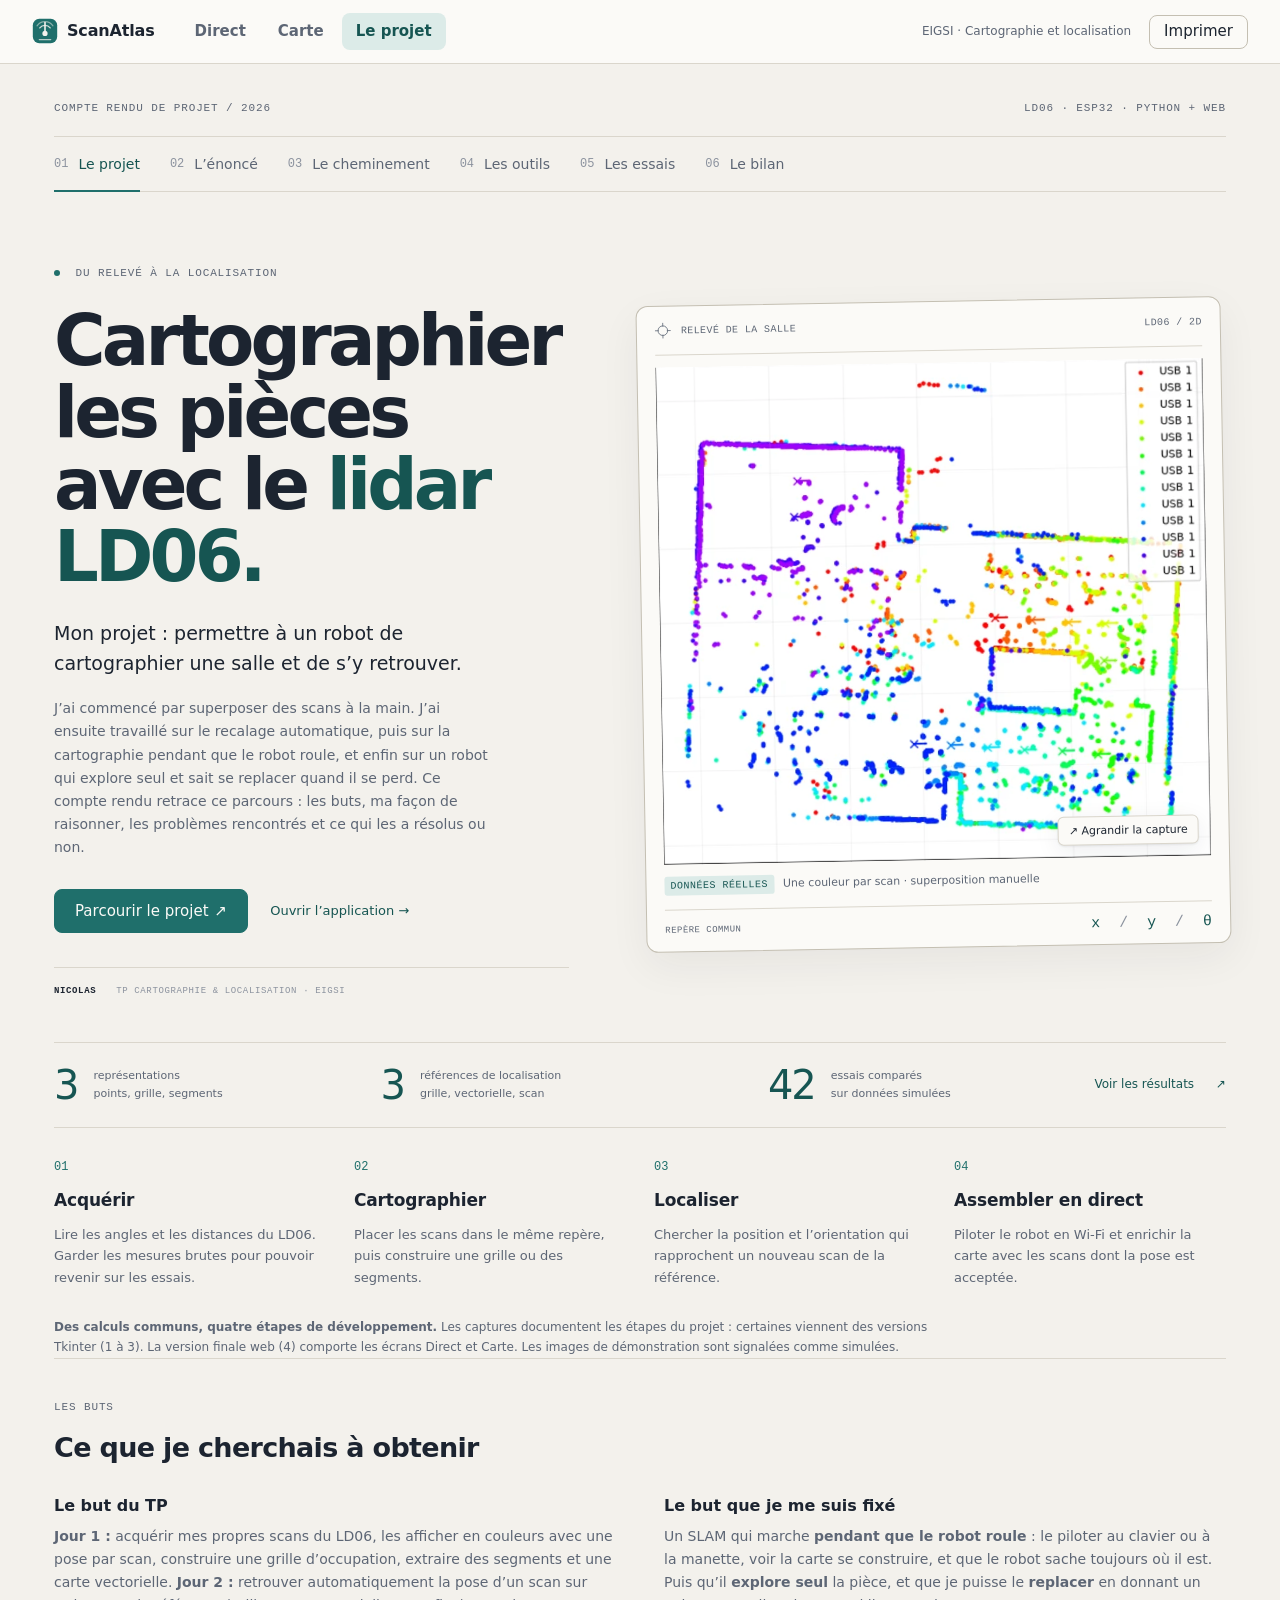
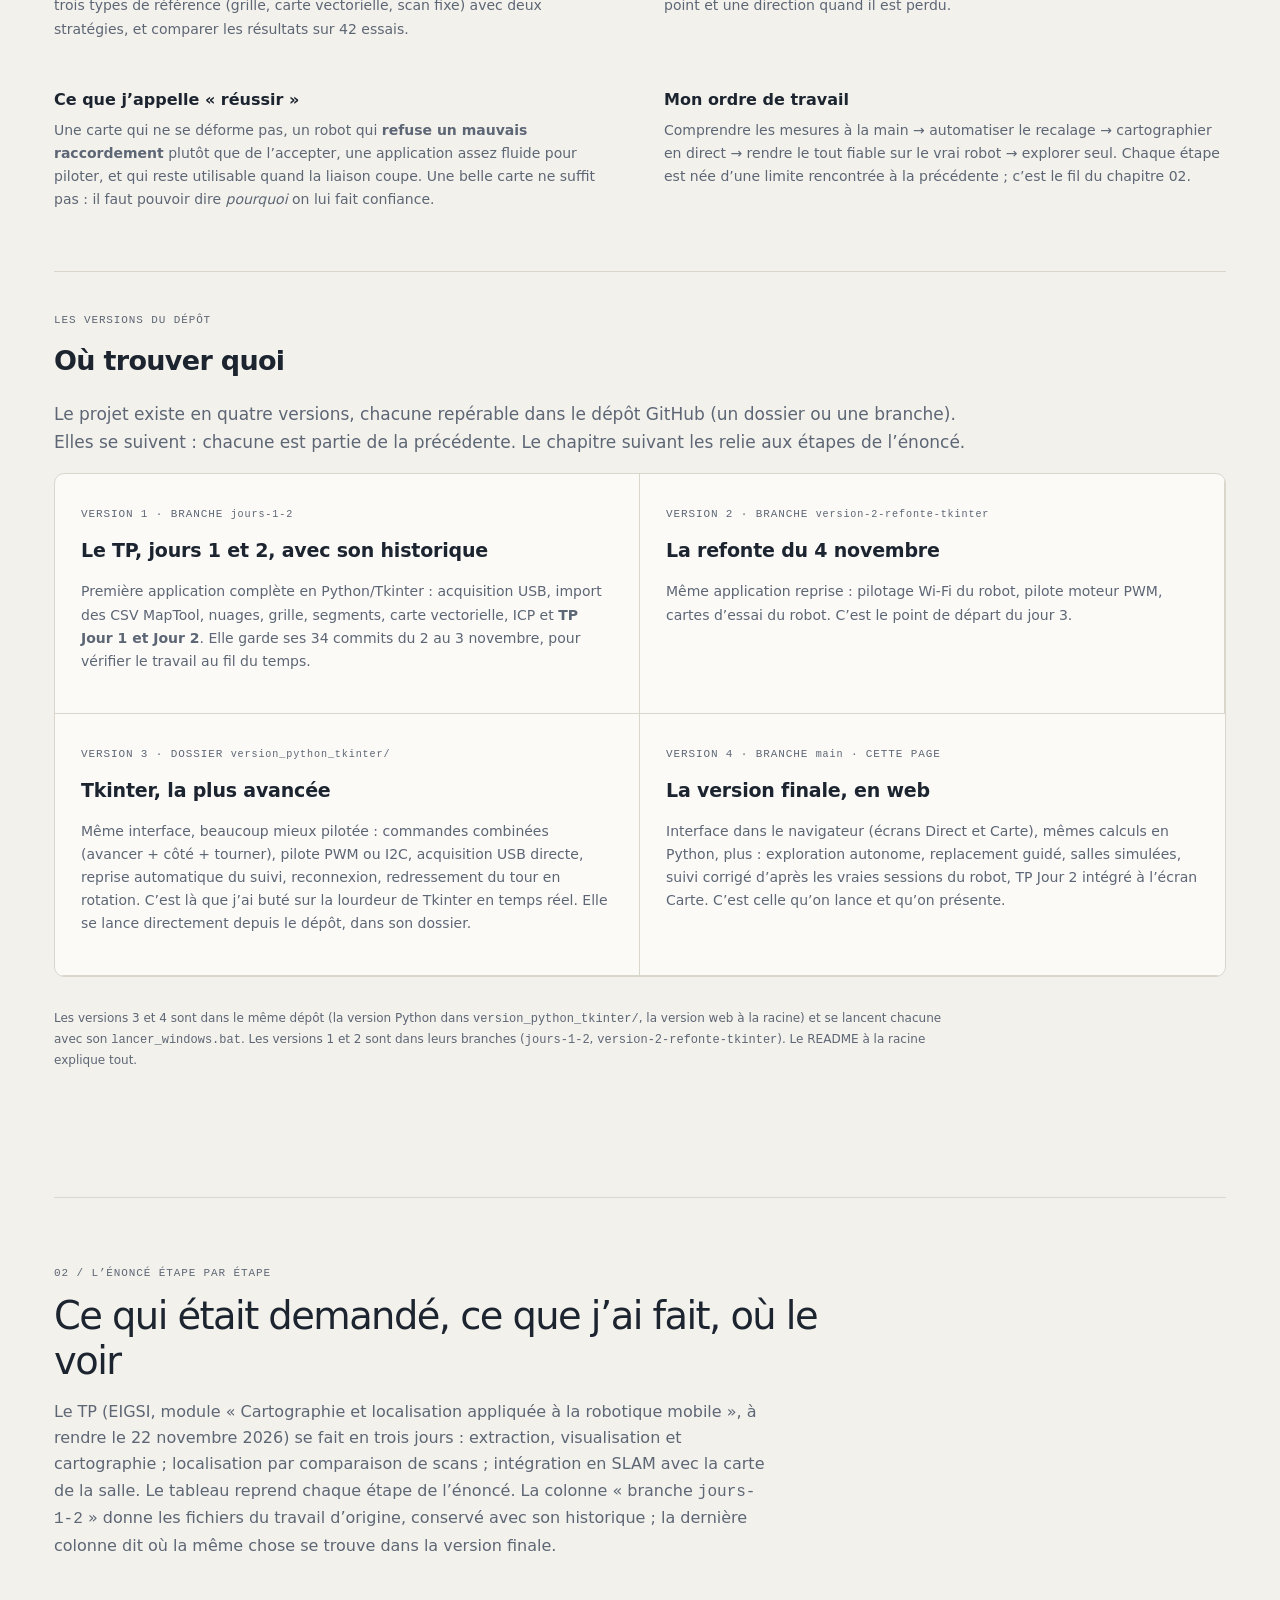
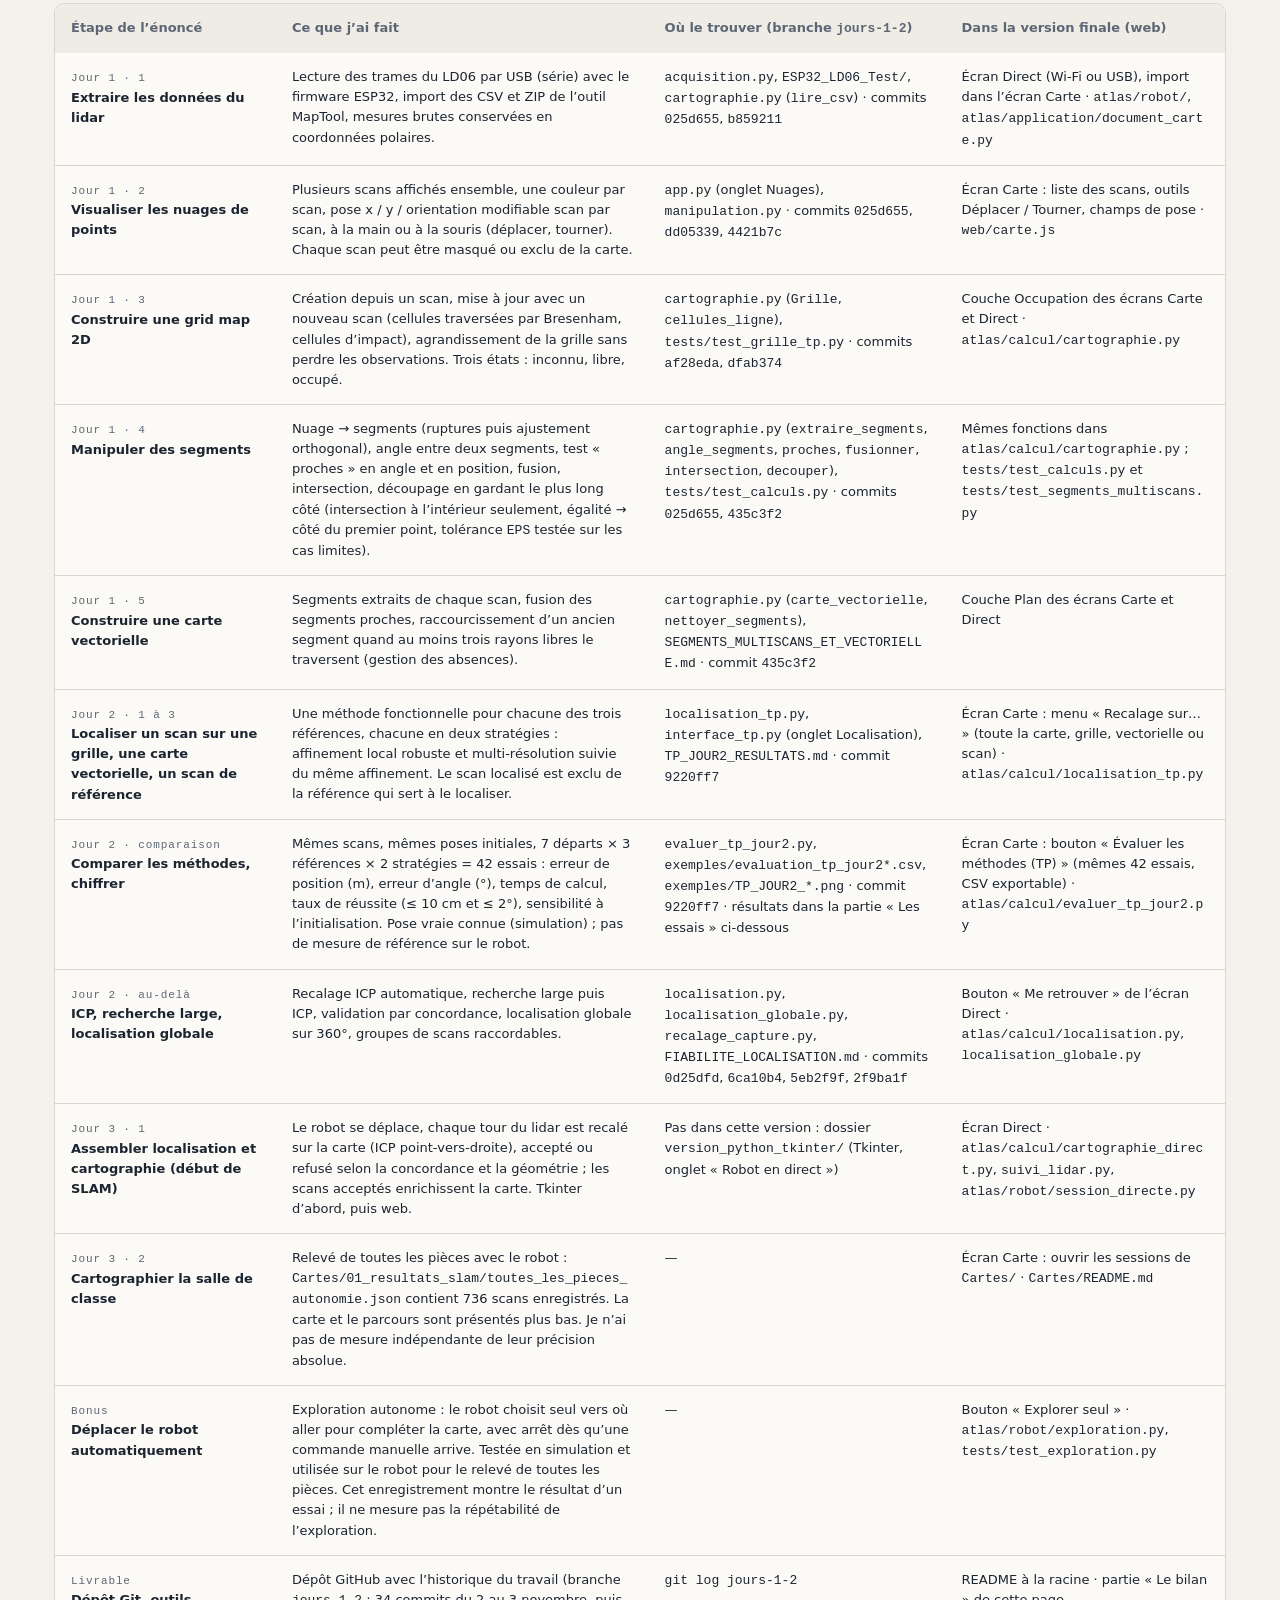
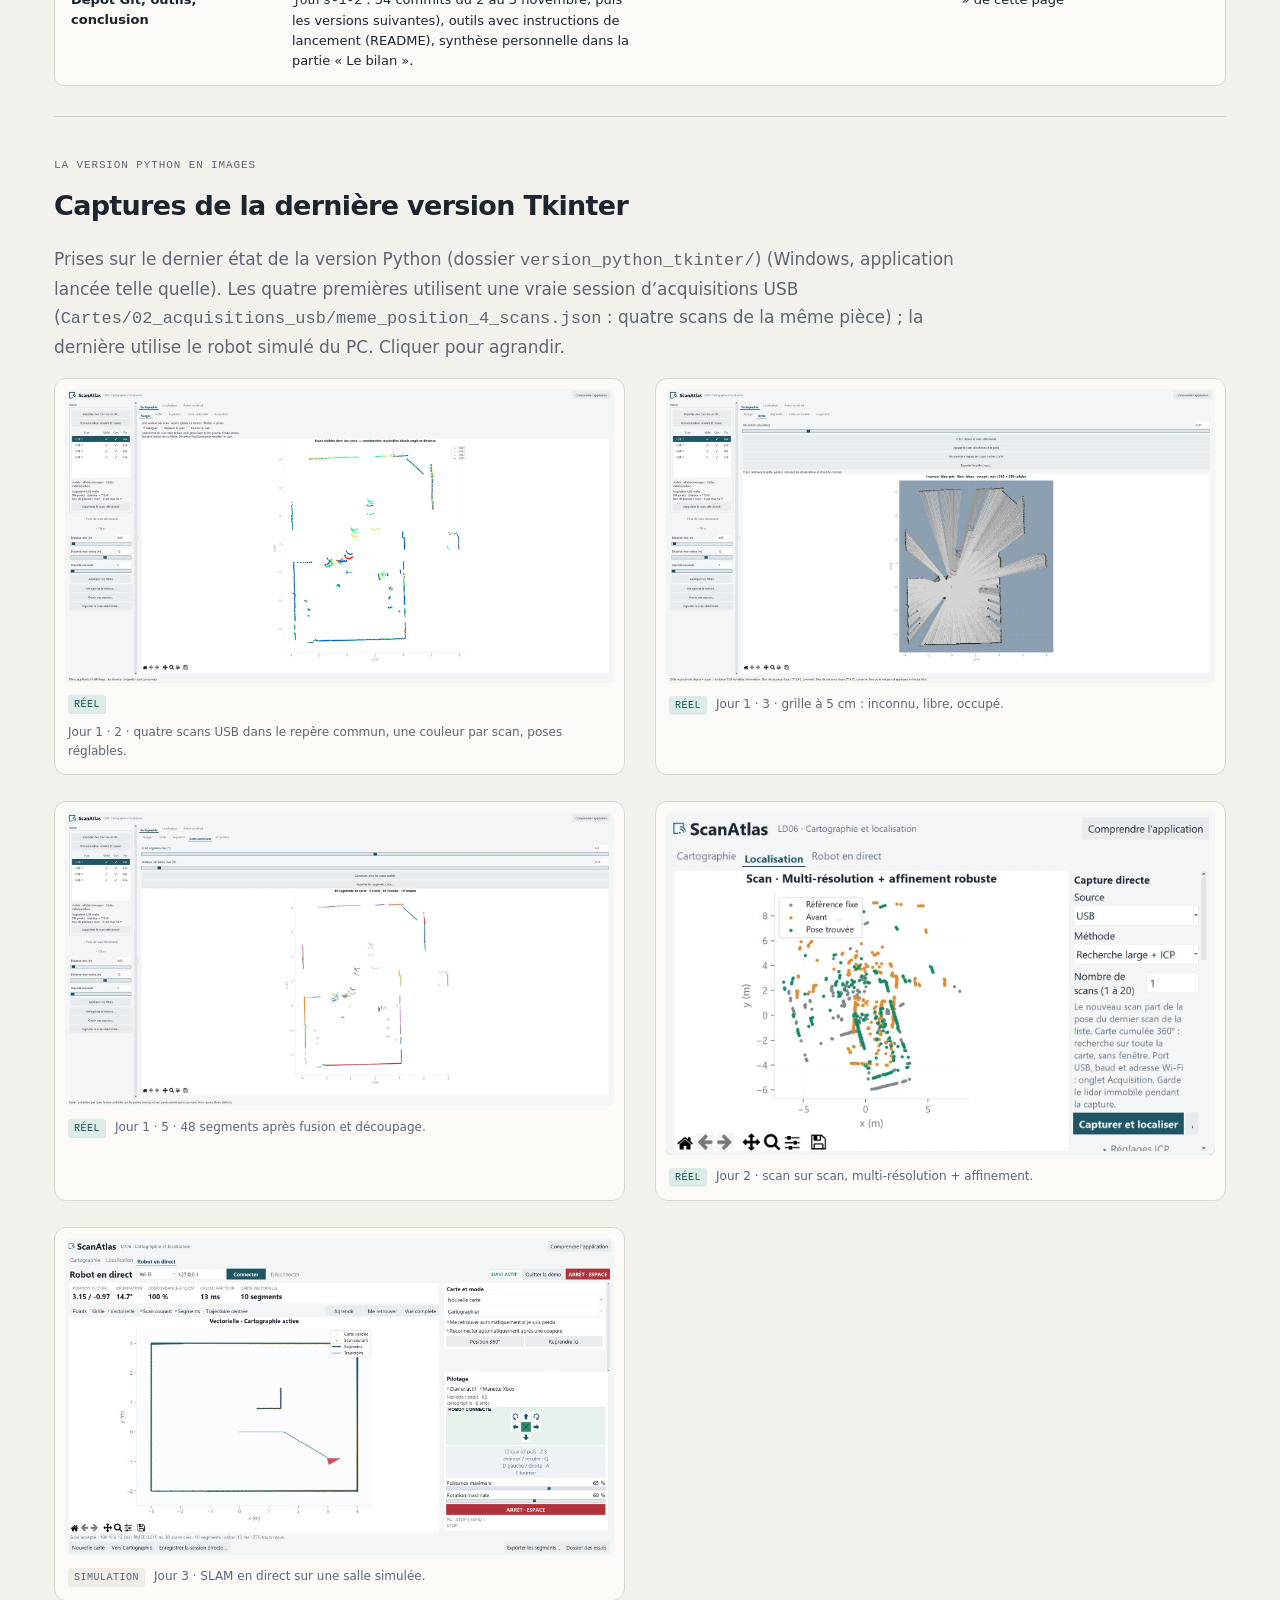
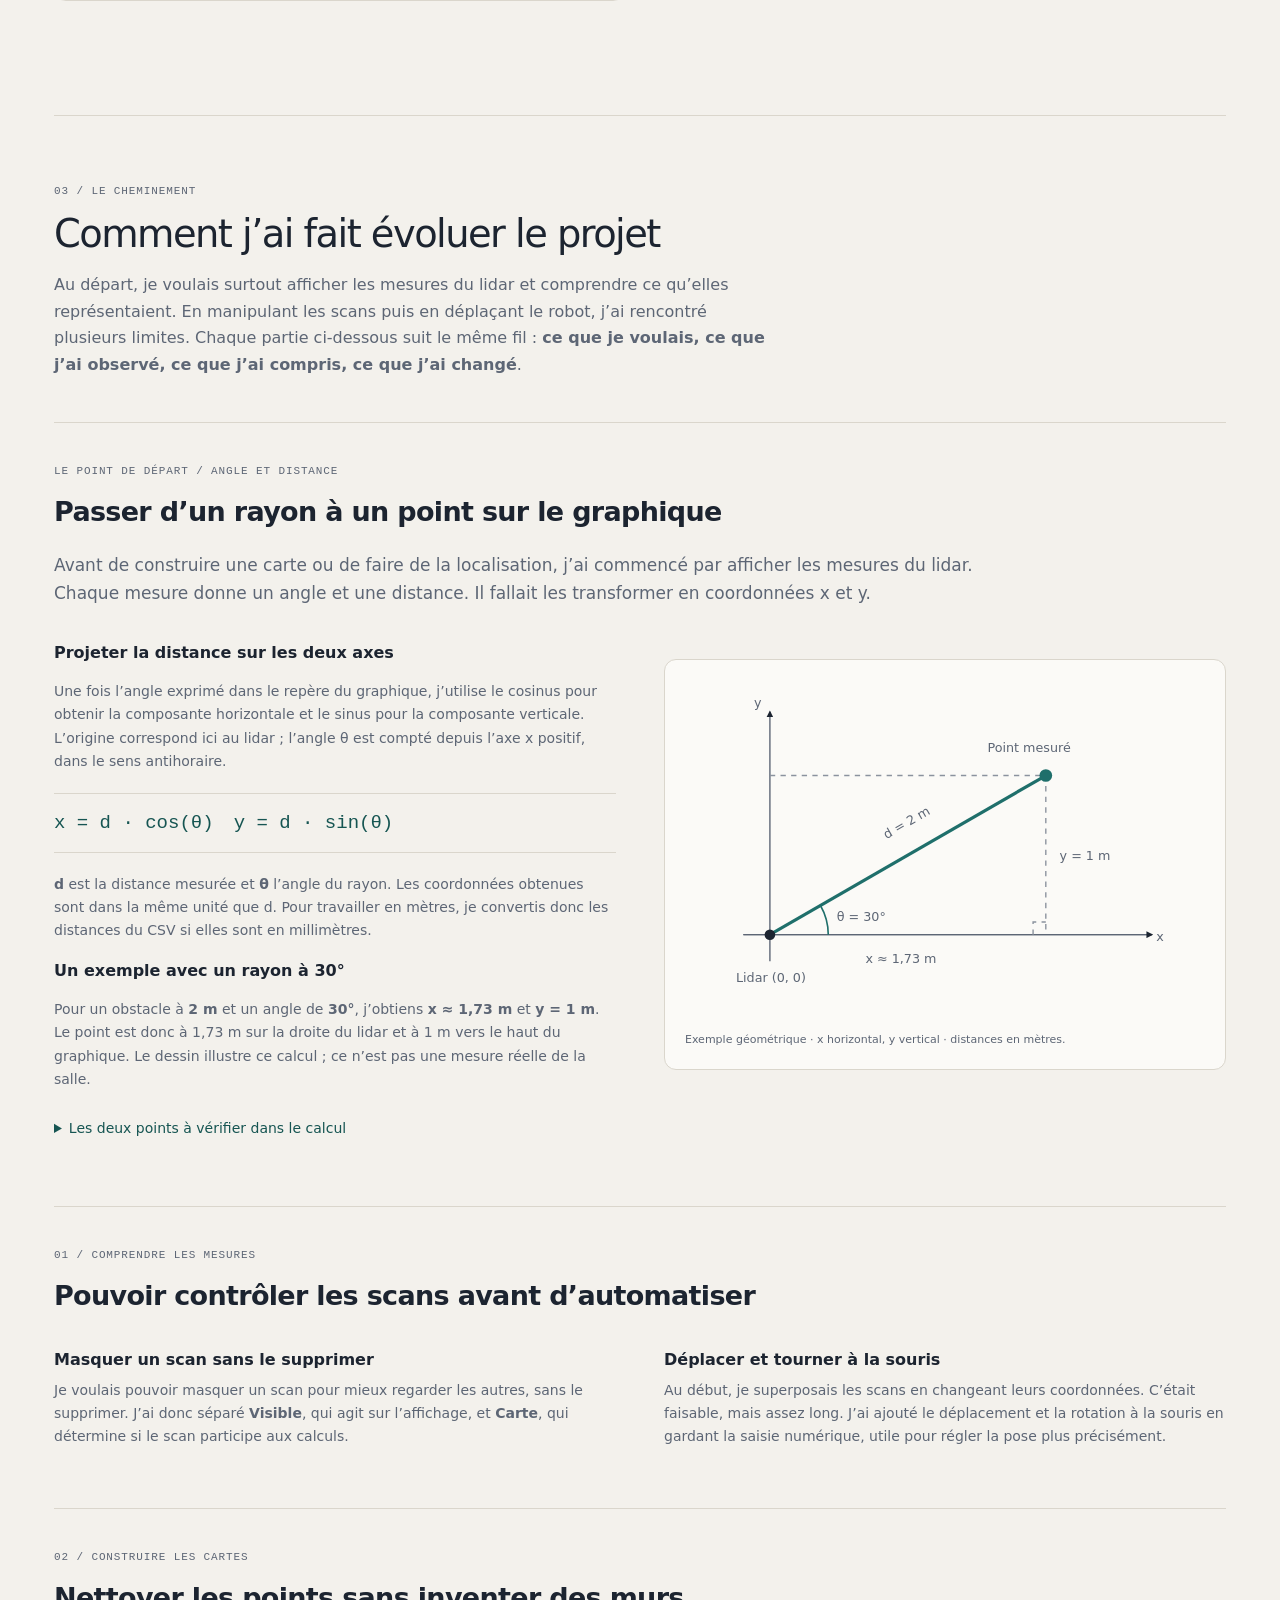
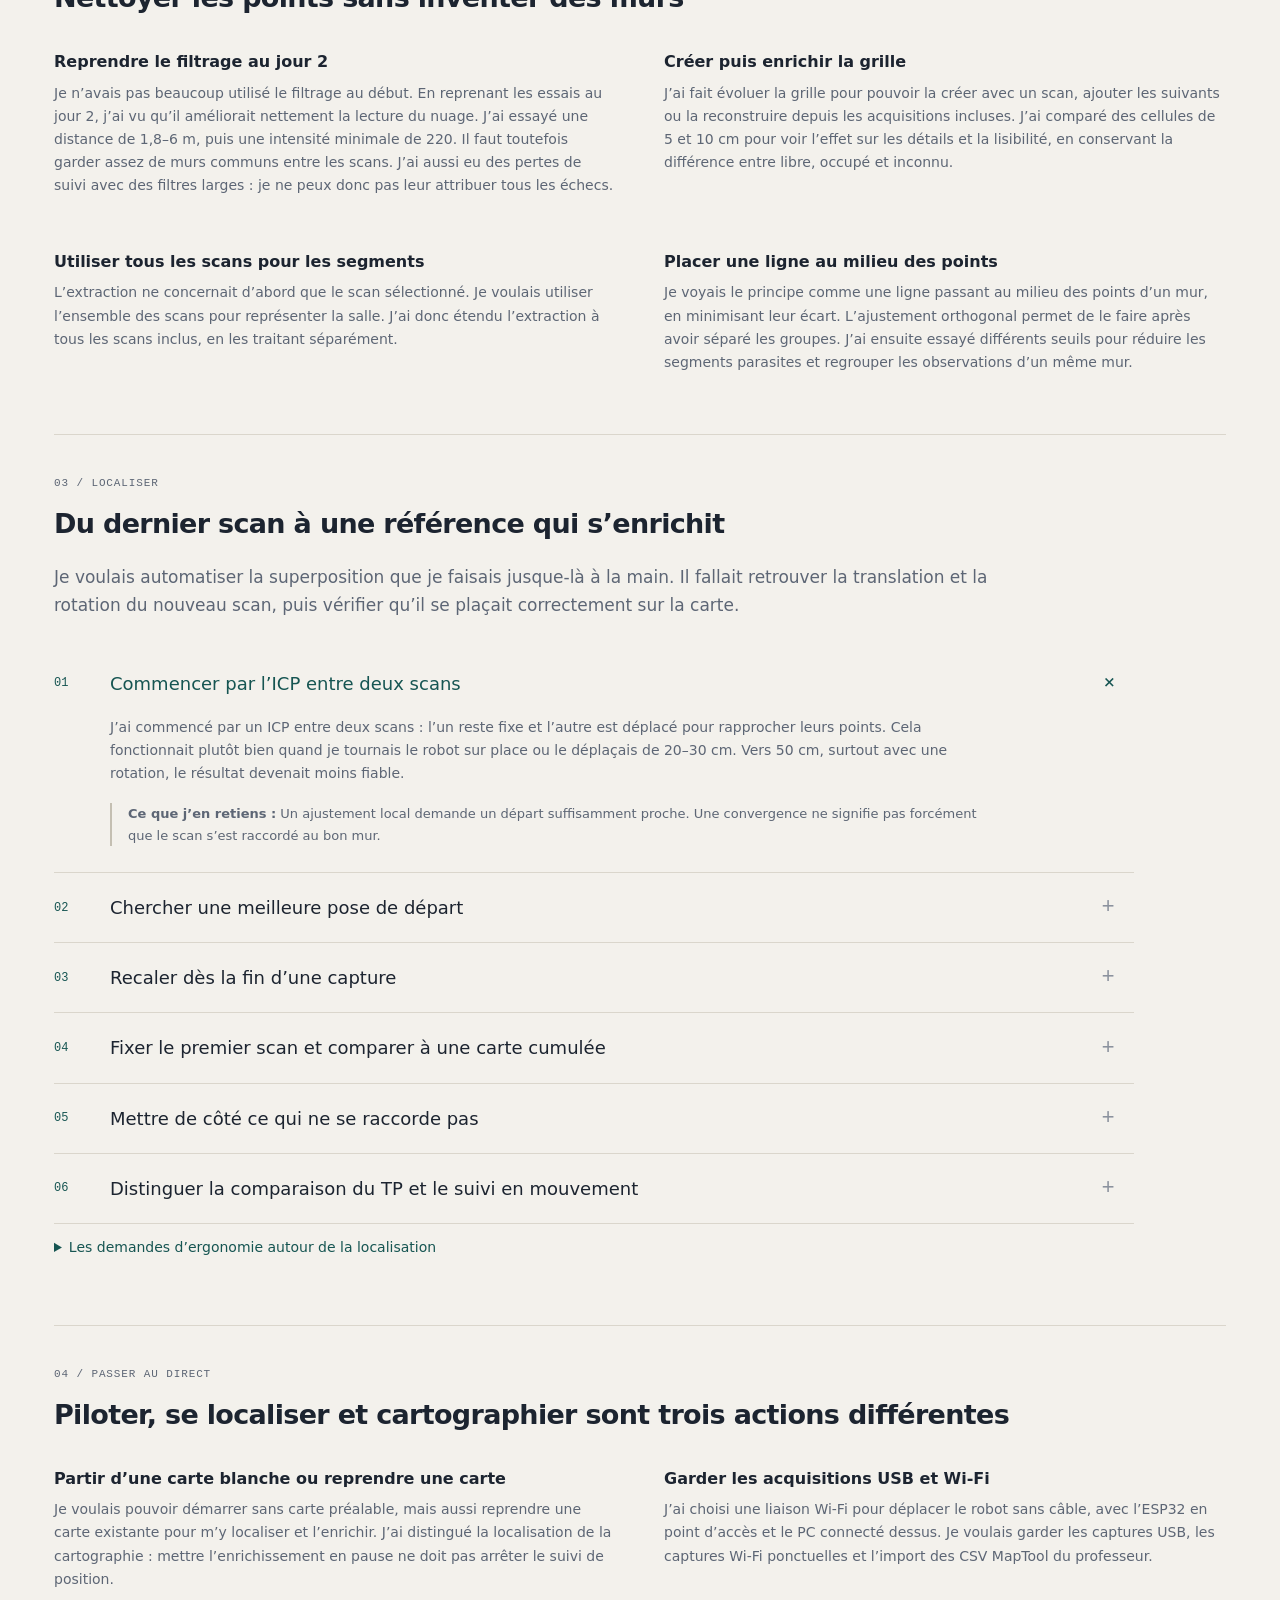
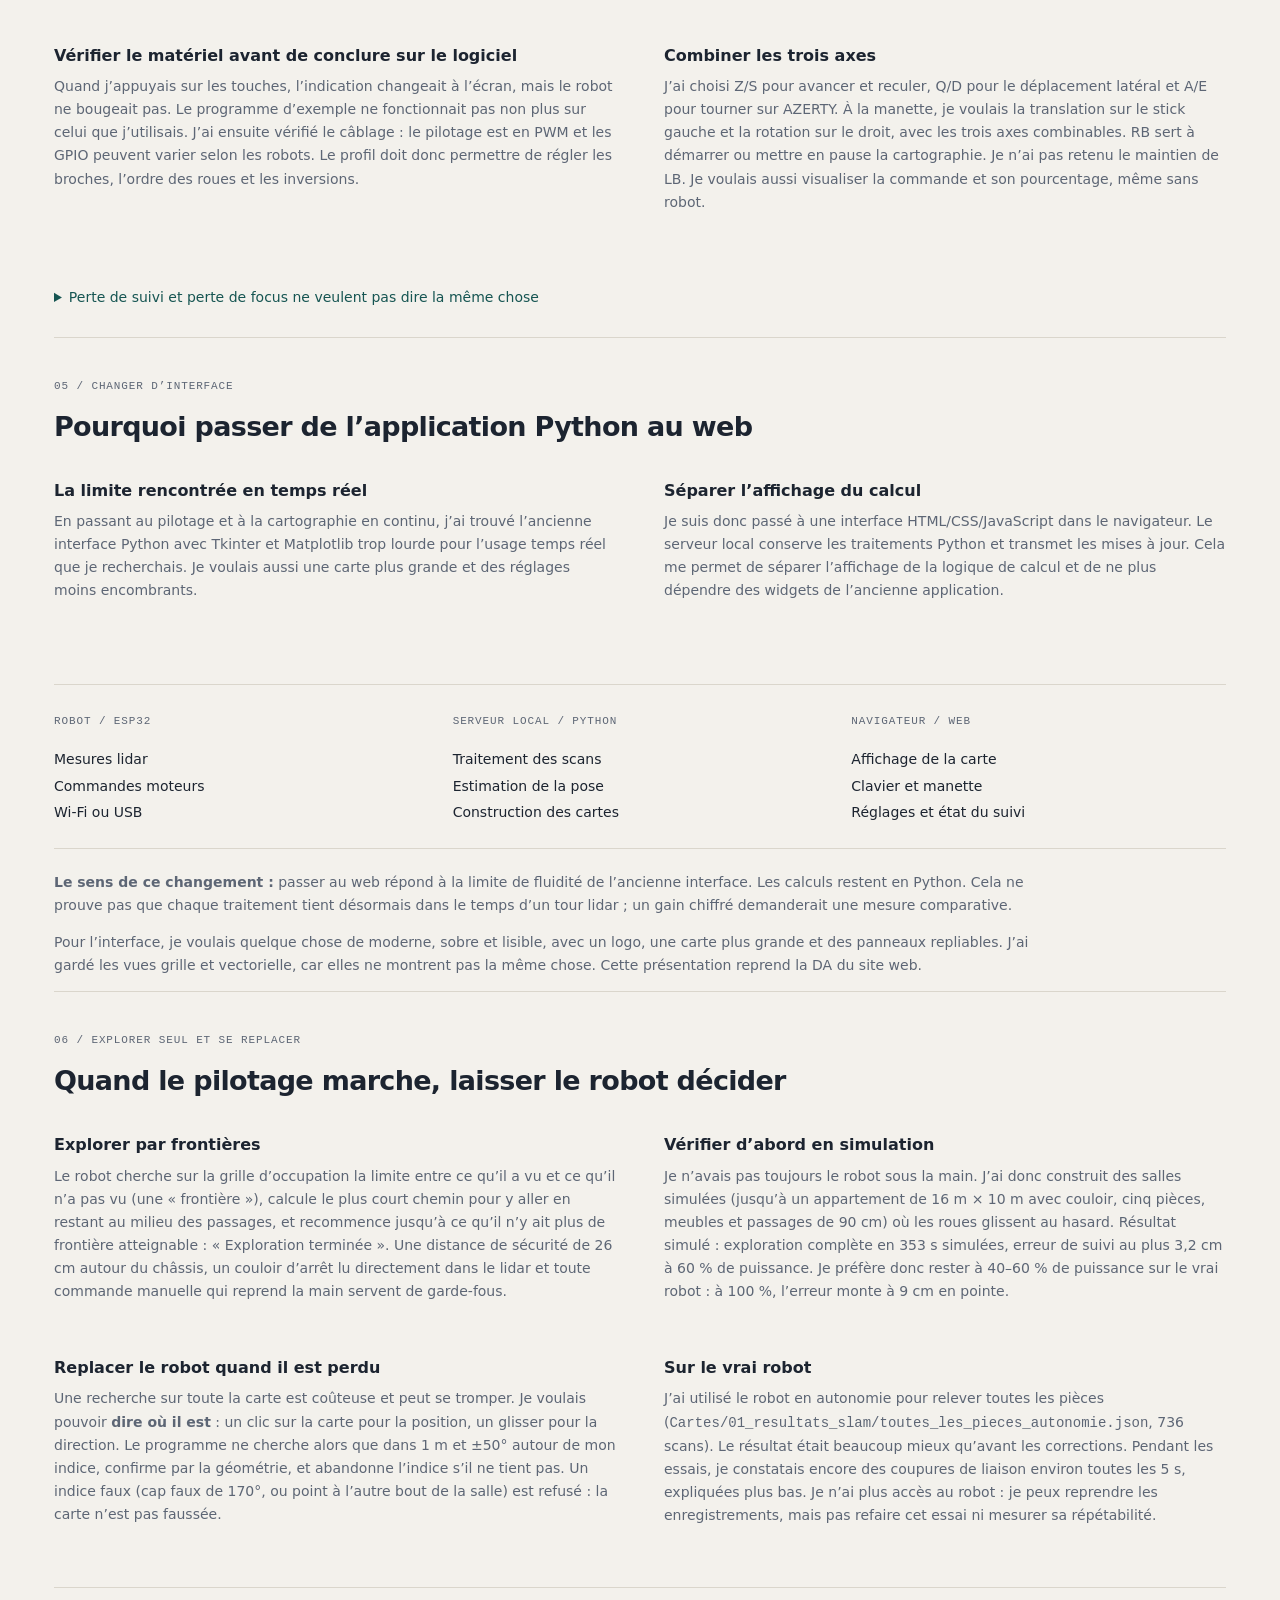
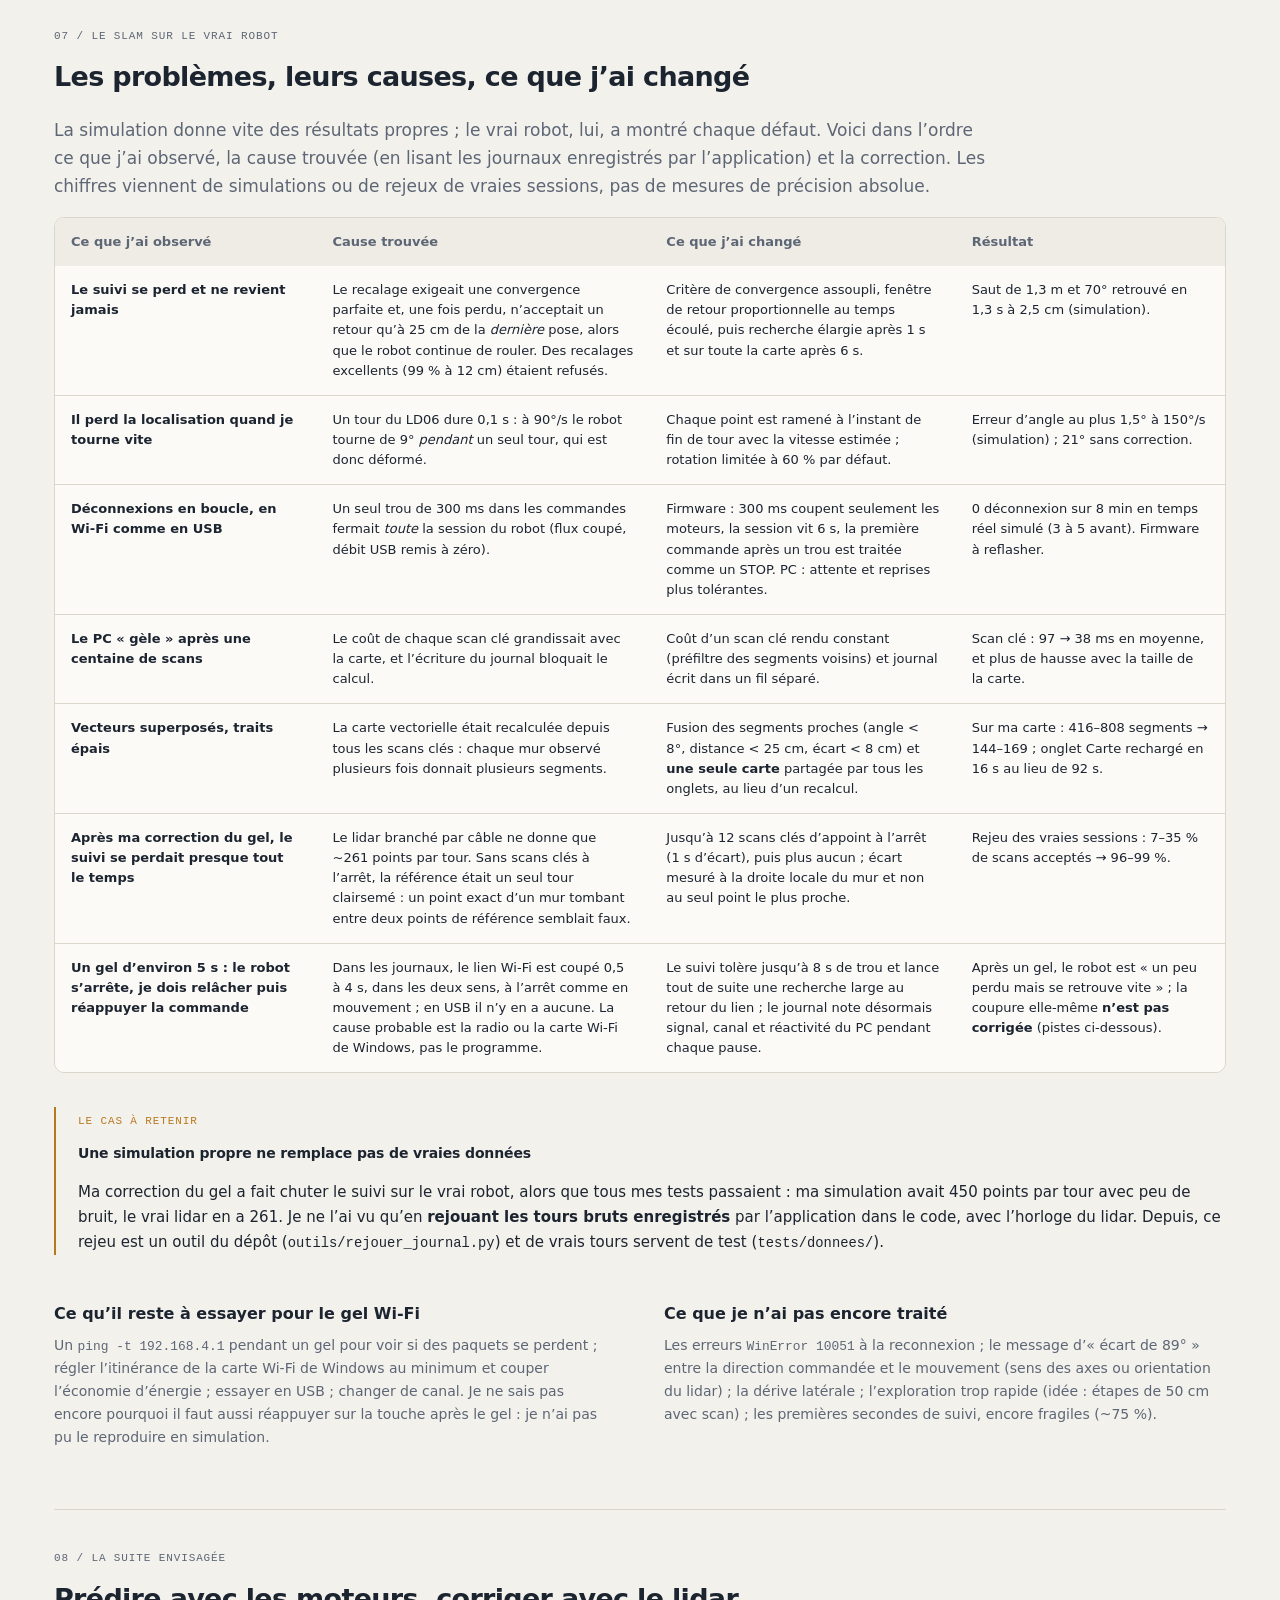
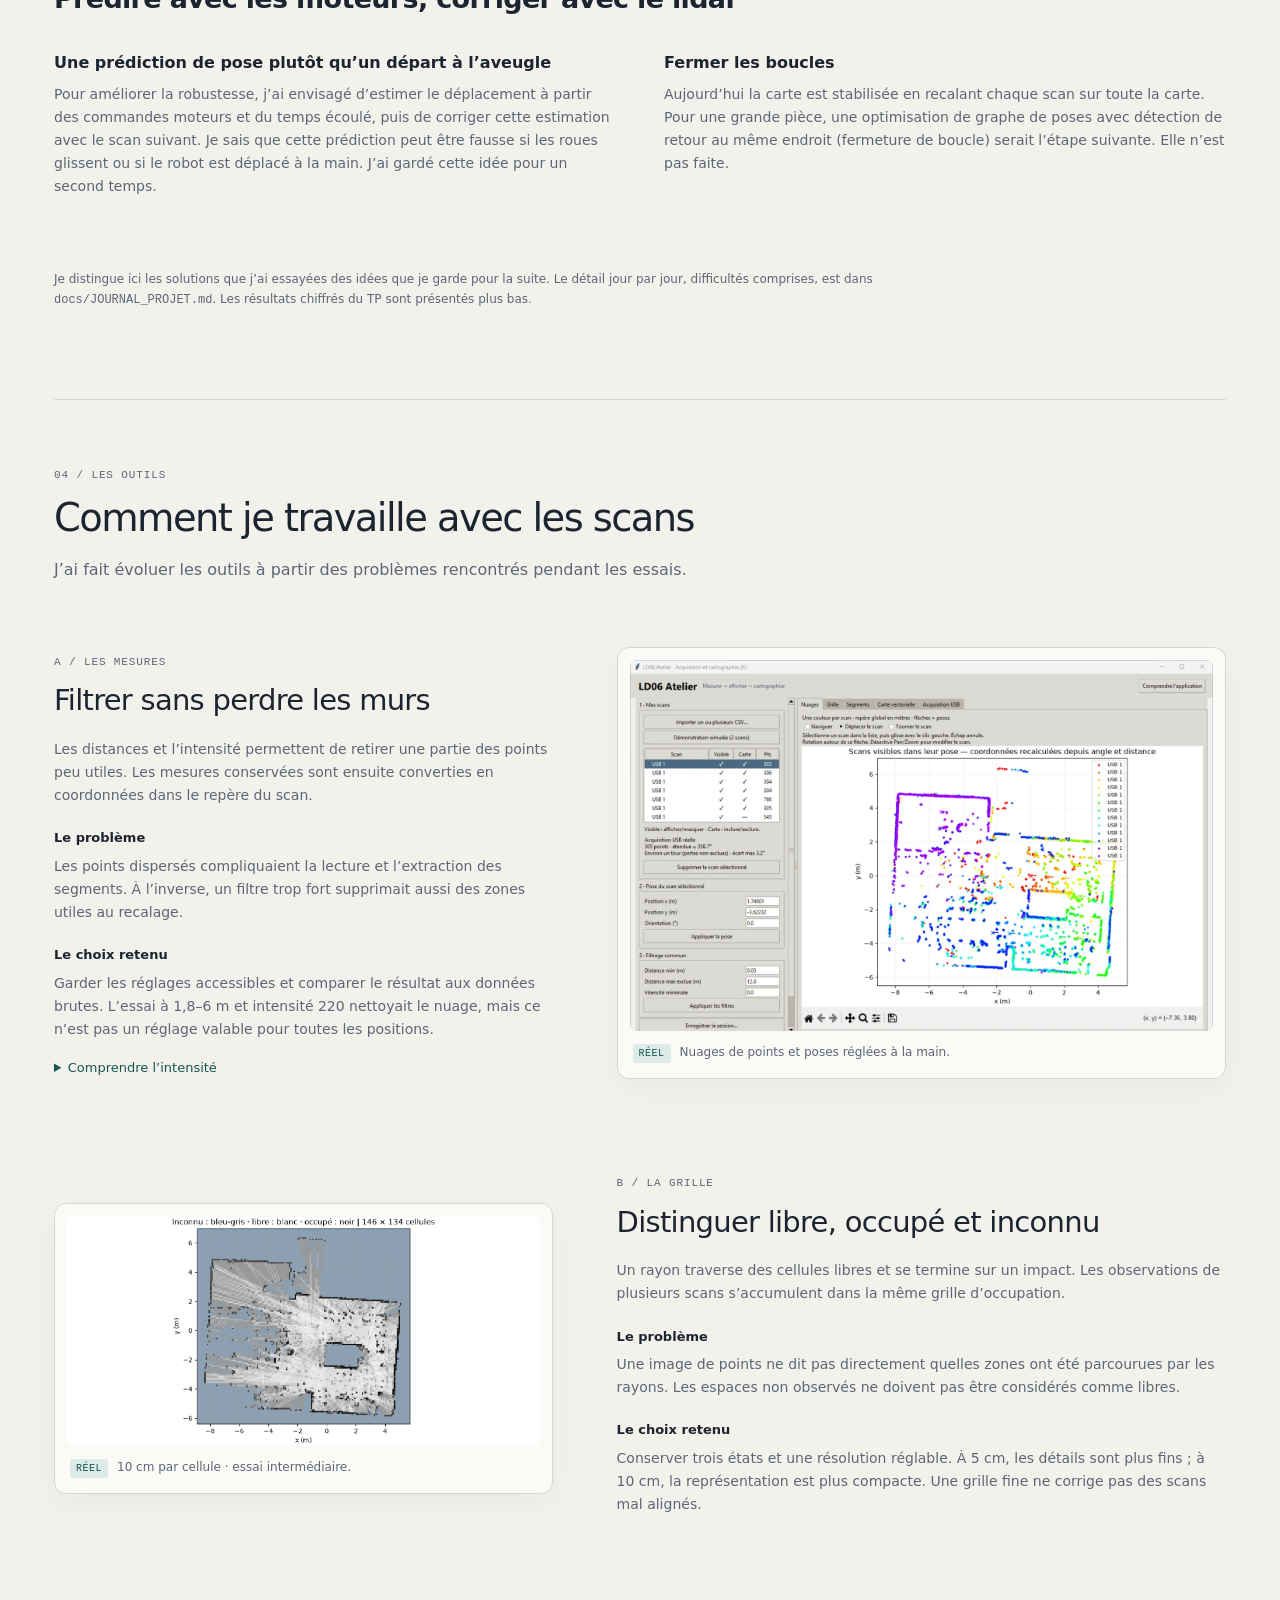
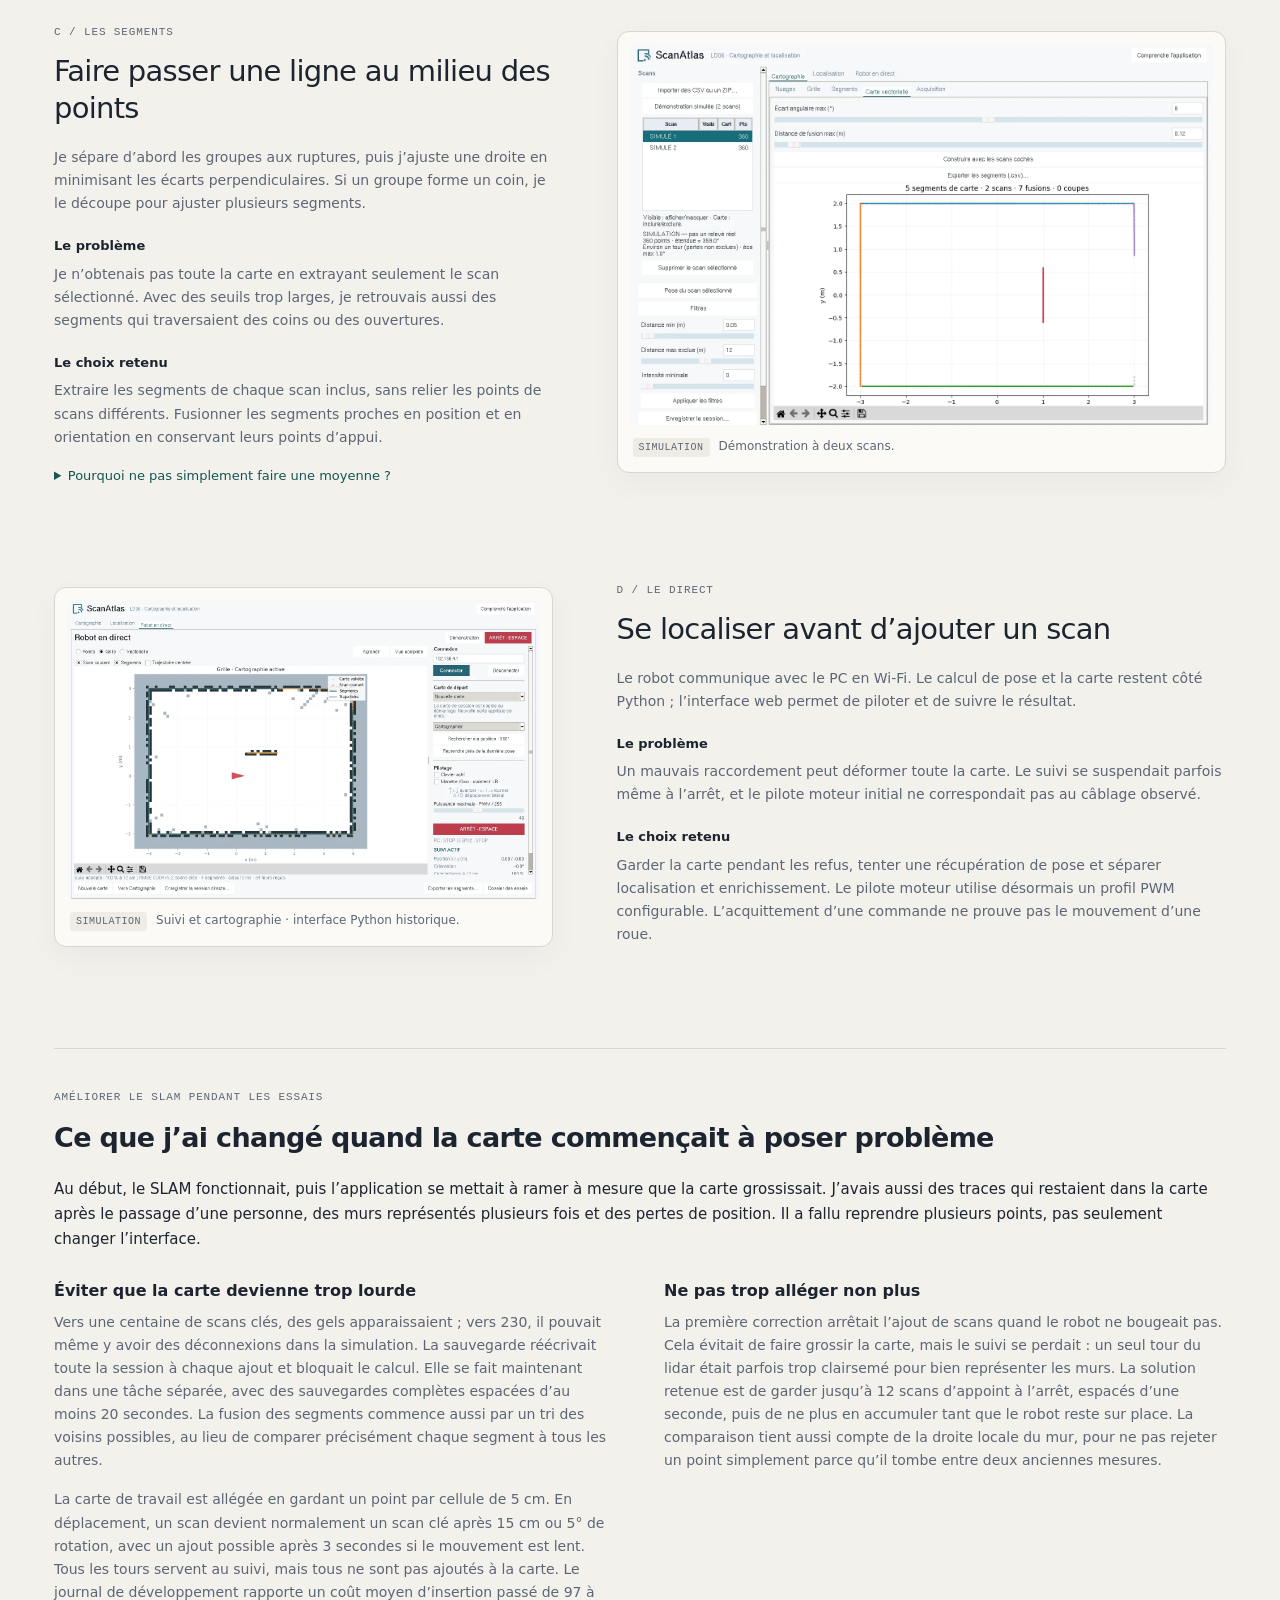
==== commit 67d0f958: "Version final au propre" ====
--- a/web/presentation.html
+++ b/web/presentation.html
@@ -8,9 +8,9 @@
 <div class="intro-ligne"><span class="sur-titre">COMPTE RENDU DE PROJET / 2026</span><span class="sur-titre">LD06 · ESP32 · PYTHON + WEB</span></div>
 <nav class="chapitres" aria-label="Chapitres de la présentation"><a href="#projet" aria-current="location">01 <span>Le projet</span></a><a href="#enonce">02 <span>L’énoncé</span></a><a href="#cheminement">03 <span>Le cheminement</span></a><a href="#outils">04 <span>Les outils</span></a><a href="#essais">05 <span>Les essais</span></a><a href="#bilan">06 <span>Le bilan</span></a></nav>
 <section id="projet" class="chapitre">
-<div class="hero hero-editorial"><div class="hero-texte"><p class="sur-titre"><span class="point-accent" aria-hidden="true"></span> DU RELEVÉ À LA LOCALISATION</p><h1>Des points.<br>Une carte.<br><em>Une position.</em></h1><p class="chapeau">Mon projet : permettre à un robot de cartographier une salle et de s’y retrouver.</p><p>J’ai commencé par superposer des scans à la main. J’ai ensuite travaillé sur le recalage automatique, puis sur la cartographie pendant que le robot roule, et enfin sur un robot qui explore seul et sait se replacer quand il se perd. Ce compte rendu retrace ce parcours : les buts, ma façon de raisonner, les problèmes rencontrés et ce qui les a résolus ou non.</p><div class="hero-actions"><a class="bouton primaire" href="#cheminement">Parcourir le projet <span aria-hidden="true">↗</span></a><a class="lien" href="/#direct">Ouvrir l’application →</a></div><div class="signature-projet"><span>NICOLAS</span><span>TP CARTOGRAPHIE & LOCALISATION · EIGSI</span></div></div><figure class="hero-figure cadre-releve"><div class="releve-entete"><span><svg width="16" height="16" viewBox="0 0 20 20" fill="none" aria-hidden="true"><circle cx="10" cy="10" r="6" stroke="currentColor"/><path d="M10 0v5m0 10v5M0 10h5m10 0h5" stroke="currentColor"/></svg> RELEVÉ DE LA SALLE</span><span>LD06 / 2D</span></div><button class="agrandir-image releve-detail" data-image="presentation-assets/scans-reels.webp" data-legende="Détail des nuages de points de la salle. Ouvrir l’image montre la capture complète de l’interface Python historique. Scans réels, superposés manuellement."><img src="presentation-assets/scans-reels.webp" alt="Détail des points lidar dessinant les parois de la salle" width="1500" height="954"><span class="loupe-releve" aria-hidden="true">↗ Agrandir la capture</span></button><figcaption><span class="etiquette">DONNÉES RÉELLES</span><span>Une couleur par scan · superposition manuelle</span></figcaption><div class="releve-pied"><span>REPÈRE COMMUN</span><span>x <i>/</i> y <i>/</i> θ</span></div></figure></div><div class="reperes-projet"><div><strong>3</strong><span>représentations<br>points, grille, segments</span></div><div><strong>3</strong><span>références de localisation<br>grille, vectorielle, scan</span></div><div><strong>42</strong><span>essais comparés<br>sur données simulées</span></div><a href="#essais">Voir les résultats <span aria-hidden="true">↗</span></a></div>
+<div class="hero hero-editorial"><div class="hero-texte"><p class="sur-titre"><span class="point-accent" aria-hidden="true"></span> DU RELEVÉ À LA LOCALISATION</p><h1>Cartographier les pièces<br>avec le <em>lidar LD06.</em></h1><p class="chapeau">Mon projet : permettre à un robot de cartographier une salle et de s’y retrouver.</p><p>J’ai commencé par superposer des scans à la main. J’ai ensuite travaillé sur le recalage automatique, puis sur la cartographie pendant que le robot roule, et enfin sur un robot qui explore seul et sait se replacer quand il se perd. Ce compte rendu retrace ce parcours : les buts, ma façon de raisonner, les problèmes rencontrés et ce qui les a résolus ou non.</p><div class="hero-actions"><a class="bouton primaire" href="#cheminement">Parcourir le projet <span aria-hidden="true">↗</span></a><a class="lien" href="/#direct">Ouvrir l’application →</a></div><div class="signature-projet"><span>NICOLAS</span><span>TP CARTOGRAPHIE & LOCALISATION · EIGSI</span></div></div><figure class="hero-figure cadre-releve"><div class="releve-entete"><span><svg width="16" height="16" viewBox="0 0 20 20" fill="none" aria-hidden="true"><circle cx="10" cy="10" r="6" stroke="currentColor"/><path d="M10 0v5m0 10v5M0 10h5m10 0h5" stroke="currentColor"/></svg> RELEVÉ DE LA SALLE</span><span>LD06 / 2D</span></div><button class="agrandir-image releve-detail" data-image="presentation-assets/scans-reels.webp" data-legende="Détail des nuages de points de la salle. Ouvrir l’image montre la capture complète de l’interface Python historique. Scans réels, superposés manuellement."><img src="presentation-assets/scans-reels.webp" alt="Détail des points lidar dessinant les parois de la salle" width="1500" height="954"><span class="loupe-releve" aria-hidden="true">↗ Agrandir la capture</span></button><figcaption><span class="etiquette">DONNÉES RÉELLES</span><span>Une couleur par scan · superposition manuelle</span></figcaption><div class="releve-pied"><span>REPÈRE COMMUN</span><span>x <i>/</i> y <i>/</i> θ</span></div></figure></div><div class="reperes-projet"><div><strong>3</strong><span>représentations<br>points, grille, segments</span></div><div><strong>3</strong><span>références de localisation<br>grille, vectorielle, scan</span></div><div><strong>42</strong><span>essais comparés<br>sur données simulées</span></div><a href="#essais">Voir les résultats <span aria-hidden="true">↗</span></a></div>
 <div class="fil"><article><span>01</span><h2>Acquérir</h2><p>Lire les angles et les distances du LD06. Garder les mesures brutes pour pouvoir revenir sur les essais.</p></article><article><span>02</span><h2>Cartographier</h2><p>Placer les scans dans le même repère, puis construire une grille ou des segments.</p></article><article><span>03</span><h2>Localiser</h2><p>Chercher la position et l’orientation qui rapprochent un nouveau scan de la référence.</p></article><article><span>04</span><h2>Assembler en direct</h2><p>Piloter le robot en Wi-Fi et enrichir la carte avec les scans dont la pose est acceptée.</p></article></div>
-<div class="note-version"><strong>Une seule suite de calculs, trois interfaces successives.</strong> Les captures documentent les étapes du développement : certaines viennent de l’application Tkinter historique (versions 1 et 2). Le site actuel (version 3) comporte les écrans Direct et Carte. Les images de démonstration sont signalées comme simulées.</div>
+<div class="note-version"><strong>Des calculs communs, quatre étapes de développement.</strong> Les captures documentent les étapes du projet : certaines viennent des versions Tkinter (1 à 3). La version finale web (4) comporte les écrans Direct et Carte. Les images de démonstration sont signalées comme simulées.</div>
 <div class="journal-partie buts"><span class="repere">LES BUTS</span><h3>Ce que je cherchais à obtenir</h3><div class="choix-grille">
 <article><h4>Le but du TP</h4><p><strong>Jour 1 :</strong> acquérir mes propres scans du LD06, les afficher en couleurs avec une pose par scan, construire une grille d’occupation, extraire des segments et une carte vectorielle. <strong>Jour 2 :</strong> retrouver automatiquement la pose d’un scan sur trois types de référence (grille, carte vectorielle, scan fixe) avec deux stratégies, et comparer les résultats sur 42 essais.</p></article>
 <article><h4>Le but que je me suis fixé</h4><p>Un SLAM qui marche <strong>pendant que le robot roule</strong> : le piloter au clavier ou à la manette, voir la carte se construire, et que le robot sache toujours où il est. Puis qu’il <strong>explore seul</strong> la pièce, et que je puisse le <strong>replacer</strong> en donnant un point et une direction quand il est perdu.</p></article>
@@ -21,8 +21,8 @@
 <div class="references versions-depot versions-4"><article><span class="repere">VERSION 1 · BRANCHE <code>jours-1-2</code></span><h3>Le TP, jours 1 et 2, avec son historique</h3><p>Première application complète en Python/Tkinter : acquisition USB, import des CSV MapTool, nuages, grille, segments, carte vectorielle, ICP et <strong>TP Jour 1 et Jour 2</strong>. Elle garde ses 34 commits du 2 au 3 novembre, pour vérifier le travail au fil du temps.</p></article><article><span class="repere">VERSION 2 · BRANCHE <code>version-2-refonte-tkinter</code></span><h3>La refonte du 4 novembre</h3><p>Même application reprise : pilotage Wi-Fi du robot, pilote moteur PWM, cartes d’essai du robot. C’est le point de départ du jour 3.</p></article><article><span class="repere">VERSION 3 · DOSSIER <code>version_python_tkinter/</code></span><h3>Tkinter, la plus avancée</h3><p>Même interface, beaucoup mieux pilotée : commandes combinées (avancer + côté + tourner), pilote PWM ou I2C, acquisition USB directe, reprise automatique du suivi, reconnexion, redressement du tour en rotation. C’est là que j’ai buté sur la lourdeur de Tkinter en temps réel. Elle se lance directement depuis le dépôt, dans son dossier.</p></article><article><span class="repere">VERSION 4 · BRANCHE <code>main</code> · CETTE PAGE</span><h3>La version finale, en web</h3><p>Interface dans le navigateur (écrans Direct et Carte), mêmes calculs en Python, plus : exploration autonome, replacement guidé, salles simulées, suivi corrigé d’après les vraies sessions du robot, TP Jour 2 intégré à l’écran Carte. C’est celle qu’on lance et qu’on présente.</p></article></div><p class="note-version">Les versions 3 et 4 sont dans le même dépôt (la version Python dans <code>version_python_tkinter/</code>, la version web à la racine) et se lancent chacune avec son <code>lancer_windows.bat</code>. Les versions 1 et 2 sont dans leurs branches (<code>jours-1-2</code>, <code>version-2-refonte-tkinter</code>). Le README à la racine explique tout.</p></div>
 </section>
 <section id="enonce" class="chapitre"><div class="titre-section"><p class="sur-titre">02 / L’ÉNONCÉ ÉTAPE PAR ÉTAPE</p><h2>Ce qui était demandé, ce que j’ai fait, où le voir</h2><p>Le TP (EIGSI, module « Cartographie et localisation appliquée à la robotique mobile », à rendre le 22 novembre 2026) se fait en trois jours : extraction, visualisation et cartographie ; localisation par comparaison de scans ; intégration en SLAM avec la carte de la salle. Le tableau reprend chaque étape de l’énoncé. La colonne « branche <code>jours-1-2</code> » donne les fichiers du travail d’origine, conservé avec son historique ; la dernière colonne dit où la même chose se trouve dans la version finale.</p></div>
-<div class="table-scroll table-problemes"><table class="resultats"><thead><tr><th>Étape de l’énoncé</th><th>Ce que j’ai fait</th><th>Où le trouver (branche <code>jours-1-2</code>)</th><th>Dans la version finale (web)</th></tr></thead><tbody><tr><th scope="row"><span class="repere">Jour 1 · 1</span><br>Extraire les données du lidar</th><td>Lecture des trames du LD06 par USB (série) avec le firmware ESP32, import des CSV et ZIP de l’outil MapTool, mesures brutes conservées en coordonnées polaires.</td><td><code>acquisition.py</code>, <code>ESP32_LD06_Test/</code>, <code>cartographie.py</code> (<code>lire_csv</code>) · commits <code>025d655</code>, <code>b859211</code></td><td>Écran Direct (Wi-Fi ou USB), import dans l’écran Carte · <code>atlas/robot/</code>, <code>atlas/application/document_carte.py</code></td></tr><tr><th scope="row"><span class="repere">Jour 1 · 2</span><br>Visualiser les nuages de points</th><td>Plusieurs scans affichés ensemble, une couleur par scan, pose x / y / orientation modifiable scan par scan, à la main ou à la souris (déplacer, tourner). Chaque scan peut être masqué ou exclu de la carte.</td><td><code>app.py</code> (onglet Nuages), <code>manipulation.py</code> · commits <code>025d655</code>, <code>dd05339</code>, <code>4421b7c</code></td><td>Écran Carte : liste des scans, outils Déplacer / Tourner, champs de pose · <code>web/carte.js</code></td></tr><tr><th scope="row"><span class="repere">Jour 1 · 3</span><br>Construire une grid map 2D</th><td>Création depuis un scan, mise à jour avec un nouveau scan (cellules traversées par Bresenham, cellules d’impact), agrandissement de la grille sans perdre les observations. Trois états : inconnu, libre, occupé.</td><td><code>cartographie.py</code> (<code>Grille</code>, <code>cellules_ligne</code>), <code>tests/test_grille_tp.py</code> · commits <code>af28eda</code>, <code>dfab374</code></td><td>Couche Occupation des écrans Carte et Direct · <code>atlas/calcul/cartographie.py</code></td></tr><tr><th scope="row"><span class="repere">Jour 1 · 4</span><br>Manipuler des segments</th><td>Nuage → segments (ruptures puis ajustement orthogonal), angle entre deux segments, test « proches » en angle et en position, fusion, intersection, découpage en gardant le plus long côté (intersection à l’intérieur seulement, égalité → côté du premier point, tolérance <code>EPS</code> testée sur les cas limites).</td><td><code>cartographie.py</code> (<code>extraire_segments</code>, <code>angle_segments</code>, <code>proches</code>, <code>fusionner</code>, <code>intersection</code>, <code>decouper</code>), <code>tests/test_calculs.py</code> · commits <code>025d655</code>, <code>435c3f2</code></td><td>Mêmes fonctions dans <code>atlas/calcul/cartographie.py</code> ; <code>tests/test_calculs.py</code> et <code>tests/test_segments_multiscans.py</code></td></tr><tr><th scope="row"><span class="repere">Jour 1 · 5</span><br>Construire une carte vectorielle</th><td>Segments extraits de chaque scan, fusion des segments proches, raccourcissement d’un ancien segment quand au moins trois rayons libres le traversent (gestion des absences).</td><td><code>cartographie.py</code> (<code>carte_vectorielle</code>, <code>nettoyer_segments</code>), <code>SEGMENTS_MULTISCANS_ET_VECTORIELLE.md</code> · commit <code>435c3f2</code></td><td>Couche Plan des écrans Carte et Direct</td></tr><tr><th scope="row"><span class="repere">Jour 2 · 1 à 3</span><br>Localiser un scan sur une grille, une carte vectorielle, un scan de référence</th><td>Une méthode fonctionnelle pour chacune des trois références, chacune en deux stratégies : affinement local robuste et multi-résolution suivie du même affinement. Le scan localisé est exclu de la référence qui sert à le localiser.</td><td><code>localisation_tp.py</code>, <code>interface_tp.py</code> (onglet Localisation), <code>TP_JOUR2_RESULTATS.md</code> · commit <code>9220ff7</code></td><td>Écran Carte : menu « Recalage sur… » (toute la carte, grille, vectorielle ou scan) · <code>atlas/calcul/localisation_tp.py</code></td></tr><tr><th scope="row"><span class="repere">Jour 2 · comparaison</span><br>Comparer les méthodes, chiffrer</th><td>Mêmes scans, mêmes poses initiales, 7 départs × 3 références × 2 stratégies = 42 essais : erreur de position (m), erreur d’angle (°), temps de calcul, taux de réussite (≤ 10 cm et ≤ 2°), sensibilité à l’initialisation. Pose vraie connue (simulation) ; pas de mesure de référence sur le robot.</td><td><code>evaluer_tp_jour2.py</code>, <code>exemples/evaluation_tp_jour2*.csv</code>, <code>exemples/TP_JOUR2_*.png</code> · commit <code>9220ff7</code> · résultats dans la partie « Les essais » ci-dessous</td><td>Écran Carte : bouton « Évaluer les méthodes (TP) » (mêmes 42 essais, CSV exportable) · <code>atlas/calcul/evaluer_tp_jour2.py</code></td></tr><tr><th scope="row"><span class="repere">Jour 2 · au-delà</span><br>ICP, recherche large, localisation globale</th><td>Recalage ICP automatique, recherche large puis ICP, validation par concordance, localisation globale sur 360°, groupes de scans raccordables.</td><td><code>localisation.py</code>, <code>localisation_globale.py</code>, <code>recalage_capture.py</code>, <code>FIABILITE_LOCALISATION.md</code> · commits <code>0d25dfd</code>, <code>6ca10b4</code>, <code>5eb2f9f</code>, <code>2f9ba1f</code></td><td>Bouton « Me retrouver » de l’écran Direct · <code>atlas/calcul/localisation.py</code>, <code>localisation_globale.py</code></td></tr><tr><th scope="row"><span class="repere">Jour 3 · 1</span><br>Assembler localisation et cartographie (début de SLAM)</th><td>Le robot se déplace, chaque tour du lidar est recalé sur la carte (ICP point-vers-droite), accepté ou refusé selon la concordance et la géométrie ; les scans acceptés enrichissent la carte. Tkinter d’abord, puis web.</td><td>Pas dans cette version : dossier <code>version_python_tkinter/</code> (Tkinter, onglet « Robot en direct »)</td><td>Écran Direct · <code>atlas/calcul/cartographie_direct.py</code>, <code>suivi_lidar.py</code>, <code>atlas/robot/session_directe.py</code></td></tr><tr><th scope="row"><span class="repere">Jour 3 · 2</span><br>Cartographier la salle de classe</th><td>Cartes obtenues avec le robot dans <code>Cartes/</code>, dont une exploration autonome de 578 scans (<code>scanenautonomie.json</code>). Pas de mesure indépendante de la précision de ces cartes : c’est un résultat visuel.</td><td>—</td><td>Écran Carte : ouvrir les sessions de <code>Cartes/</code> · <code>Cartes/README.md</code></td></tr><tr><th scope="row"><span class="repere">Bonus</span><br>Déplacer le robot automatiquement</th><td>Exploration autonome : le robot choisit seul vers où aller pour compléter la carte, avec arrêt dès qu’une commande manuelle arrive. Validée en simulation (salles virtuelles) et par un essai de scan en autonomie sur le robot ; l’exploration de plusieurs pièces reste à valider.</td><td>—</td><td>Bouton « Explorer seul » · <code>atlas/robot/exploration.py</code>, <code>tests/test_exploration.py</code></td></tr><tr><th scope="row"><span class="repere">Livrable</span><br>Dépôt Git, outils, conclusion</th><td>Dépôt GitHub avec l’historique du travail (branche <code>jours-1-2</code> : 34 commits du 2 au 3 novembre, puis les versions suivantes), outils avec instructions de lancement (README), synthèse personnelle dans la partie « Le bilan ».</td><td><code>git log jours-1-2</code></td><td>README à la racine · partie « Le bilan » de cette page</td></tr></tbody></table></div>
-<div class="journal-partie"><span class="repere">LA VERSION PYTHON EN IMAGES</span><h3>Captures de la dernière version Tkinter</h3><p class="journal-intro">Prises sur le dernier état de la version Python (dossier <code>version_python_tkinter/</code>) (Windows, application lancée telle quelle). Les quatre premières utilisent une vraie session d’acquisitions USB (<code>Cartes/session_ld06.json</code> : quatre scans de la même pièce) ; la dernière utilise le robot simulé du PC. Cliquer pour agrandir.</p><div class="galerie-tk"><figure><button class="agrandir-image" data-image="presentation-assets/tk-nuages.webp" data-legende="Version Python (dossier version_python_tkinter) : quatre acquisitions USB réelles d’une même pièce : on reconnaît les murs et les meubles ; une couleur par scan."><img loading="lazy" src="presentation-assets/tk-nuages.webp" alt="Douze scans réels superposés dans l’application Tkinter" width="1800" height="1037"></button><figcaption><span class="etiquette">RÉEL</span> Jour 1 · 2 · quatre scans USB dans le repère commun, une couleur par scan, poses réglables.</figcaption></figure><figure><button class="agrandir-image" data-image="presentation-assets/tk-grille.webp" data-legende="Version Tkinter : grille d’occupation (260 × 289 cellules) construite avec les quatre scans. Bleu-gris = inconnu, blanc = libre, noir = occupé."><img loading="lazy" src="presentation-assets/tk-grille.webp" alt="Grille d’occupation construite à partir des scans réels" width="1800" height="1037"></button><figcaption><span class="etiquette">RÉEL</span> Jour 1 · 3 · grille à 5 cm : inconnu, libre, occupé.</figcaption></figure><figure><button class="agrandir-image" data-image="presentation-assets/tk-vectorielle.webp" data-legende="Version Tkinter : carte vectorielle de la même session : 48 segments de carte, 4 scans, 94 fusions, 19 coupes."><img loading="lazy" src="presentation-assets/tk-vectorielle.webp" alt="Carte vectorielle de 51 segments sur les points des scans" width="1800" height="1037"></button><figcaption><span class="etiquette">RÉEL</span> Jour 1 · 5 · 48 segments après fusion et découpage.</figcaption></figure><figure><button class="agrandir-image" data-image="presentation-assets/tk-localisation.webp" data-legende="Version Tkinter : le scan mobile (« Avant ») est recalé sur une référence de type Scan par multi-résolution ; « Pose trouvée » en vert."><img loading="lazy" src="presentation-assets/tk-localisation.webp" alt="Superposition avant et après recalage d’un scan mobile sur un scan de référence" width="1800" height="1037"></button><figcaption><span class="etiquette">RÉEL</span> Jour 2 · scan sur scan, multi-résolution + affinement.</figcaption></figure><figure><button class="agrandir-image" data-image="presentation-assets/tk-direct.webp" data-legende="Version Tkinter : onglet « Robot en direct » avec le robot simulé du PC. Suivi accepté à 100 % à 12 cm, 38 scans clés, carte vectorielle en cours de construction, pavé de pilotage à droite."><img loading="lazy" src="presentation-assets/tk-direct.webp" alt="Onglet Robot en direct : carte vectorielle d’une salle simulée, trajectoire du robot et pilotage" width="1800" height="1037"></button><figcaption><span class="etiquette simulation">SIMULATION</span> Jour 3 · SLAM en direct sur une salle simulée.</figcaption></figure></div></div></section>
+<div class="table-scroll table-problemes"><table class="resultats"><thead><tr><th>Étape de l’énoncé</th><th>Ce que j’ai fait</th><th>Où le trouver (branche <code>jours-1-2</code>)</th><th>Dans la version finale (web)</th></tr></thead><tbody><tr><th scope="row"><span class="repere">Jour 1 · 1</span><br>Extraire les données du lidar</th><td>Lecture des trames du LD06 par USB (série) avec le firmware ESP32, import des CSV et ZIP de l’outil MapTool, mesures brutes conservées en coordonnées polaires.</td><td><code>acquisition.py</code>, <code>ESP32_LD06_Test/</code>, <code>cartographie.py</code> (<code>lire_csv</code>) · commits <code>025d655</code>, <code>b859211</code></td><td>Écran Direct (Wi-Fi ou USB), import dans l’écran Carte · <code>atlas/robot/</code>, <code>atlas/application/document_carte.py</code></td></tr><tr><th scope="row"><span class="repere">Jour 1 · 2</span><br>Visualiser les nuages de points</th><td>Plusieurs scans affichés ensemble, une couleur par scan, pose x / y / orientation modifiable scan par scan, à la main ou à la souris (déplacer, tourner). Chaque scan peut être masqué ou exclu de la carte.</td><td><code>app.py</code> (onglet Nuages), <code>manipulation.py</code> · commits <code>025d655</code>, <code>dd05339</code>, <code>4421b7c</code></td><td>Écran Carte : liste des scans, outils Déplacer / Tourner, champs de pose · <code>web/carte.js</code></td></tr><tr><th scope="row"><span class="repere">Jour 1 · 3</span><br>Construire une grid map 2D</th><td>Création depuis un scan, mise à jour avec un nouveau scan (cellules traversées par Bresenham, cellules d’impact), agrandissement de la grille sans perdre les observations. Trois états : inconnu, libre, occupé.</td><td><code>cartographie.py</code> (<code>Grille</code>, <code>cellules_ligne</code>), <code>tests/test_grille_tp.py</code> · commits <code>af28eda</code>, <code>dfab374</code></td><td>Couche Occupation des écrans Carte et Direct · <code>atlas/calcul/cartographie.py</code></td></tr><tr><th scope="row"><span class="repere">Jour 1 · 4</span><br>Manipuler des segments</th><td>Nuage → segments (ruptures puis ajustement orthogonal), angle entre deux segments, test « proches » en angle et en position, fusion, intersection, découpage en gardant le plus long côté (intersection à l’intérieur seulement, égalité → côté du premier point, tolérance <code>EPS</code> testée sur les cas limites).</td><td><code>cartographie.py</code> (<code>extraire_segments</code>, <code>angle_segments</code>, <code>proches</code>, <code>fusionner</code>, <code>intersection</code>, <code>decouper</code>), <code>tests/test_calculs.py</code> · commits <code>025d655</code>, <code>435c3f2</code></td><td>Mêmes fonctions dans <code>atlas/calcul/cartographie.py</code> ; <code>tests/test_calculs.py</code> et <code>tests/test_segments_multiscans.py</code></td></tr><tr><th scope="row"><span class="repere">Jour 1 · 5</span><br>Construire une carte vectorielle</th><td>Segments extraits de chaque scan, fusion des segments proches, raccourcissement d’un ancien segment quand au moins trois rayons libres le traversent (gestion des absences).</td><td><code>cartographie.py</code> (<code>carte_vectorielle</code>, <code>nettoyer_segments</code>), <code>SEGMENTS_MULTISCANS_ET_VECTORIELLE.md</code> · commit <code>435c3f2</code></td><td>Couche Plan des écrans Carte et Direct</td></tr><tr><th scope="row"><span class="repere">Jour 2 · 1 à 3</span><br>Localiser un scan sur une grille, une carte vectorielle, un scan de référence</th><td>Une méthode fonctionnelle pour chacune des trois références, chacune en deux stratégies : affinement local robuste et multi-résolution suivie du même affinement. Le scan localisé est exclu de la référence qui sert à le localiser.</td><td><code>localisation_tp.py</code>, <code>interface_tp.py</code> (onglet Localisation), <code>TP_JOUR2_RESULTATS.md</code> · commit <code>9220ff7</code></td><td>Écran Carte : menu « Recalage sur… » (toute la carte, grille, vectorielle ou scan) · <code>atlas/calcul/localisation_tp.py</code></td></tr><tr><th scope="row"><span class="repere">Jour 2 · comparaison</span><br>Comparer les méthodes, chiffrer</th><td>Mêmes scans, mêmes poses initiales, 7 départs × 3 références × 2 stratégies = 42 essais : erreur de position (m), erreur d’angle (°), temps de calcul, taux de réussite (≤ 10 cm et ≤ 2°), sensibilité à l’initialisation. Pose vraie connue (simulation) ; pas de mesure de référence sur le robot.</td><td><code>evaluer_tp_jour2.py</code>, <code>exemples/evaluation_tp_jour2*.csv</code>, <code>exemples/TP_JOUR2_*.png</code> · commit <code>9220ff7</code> · résultats dans la partie « Les essais » ci-dessous</td><td>Écran Carte : bouton « Évaluer les méthodes (TP) » (mêmes 42 essais, CSV exportable) · <code>atlas/calcul/evaluer_tp_jour2.py</code></td></tr><tr><th scope="row"><span class="repere">Jour 2 · au-delà</span><br>ICP, recherche large, localisation globale</th><td>Recalage ICP automatique, recherche large puis ICP, validation par concordance, localisation globale sur 360°, groupes de scans raccordables.</td><td><code>localisation.py</code>, <code>localisation_globale.py</code>, <code>recalage_capture.py</code>, <code>FIABILITE_LOCALISATION.md</code> · commits <code>0d25dfd</code>, <code>6ca10b4</code>, <code>5eb2f9f</code>, <code>2f9ba1f</code></td><td>Bouton « Me retrouver » de l’écran Direct · <code>atlas/calcul/localisation.py</code>, <code>localisation_globale.py</code></td></tr><tr><th scope="row"><span class="repere">Jour 3 · 1</span><br>Assembler localisation et cartographie (début de SLAM)</th><td>Le robot se déplace, chaque tour du lidar est recalé sur la carte (ICP point-vers-droite), accepté ou refusé selon la concordance et la géométrie ; les scans acceptés enrichissent la carte. Tkinter d’abord, puis web.</td><td>Pas dans cette version : dossier <code>version_python_tkinter/</code> (Tkinter, onglet « Robot en direct »)</td><td>Écran Direct · <code>atlas/calcul/cartographie_direct.py</code>, <code>suivi_lidar.py</code>, <code>atlas/robot/session_directe.py</code></td></tr><tr><th scope="row"><span class="repere">Jour 3 · 2</span><br>Cartographier la salle de classe</th><td>Relevé de toutes les pièces avec le robot : <code>Cartes/01_resultats_slam/toutes_les_pieces_autonomie.json</code> contient 736 scans enregistrés. La carte et le parcours sont présentés plus bas. Je n’ai pas de mesure indépendante de leur précision absolue.</td><td>—</td><td>Écran Carte : ouvrir les sessions de <code>Cartes/</code> · <code>Cartes/README.md</code></td></tr><tr><th scope="row"><span class="repere">Bonus</span><br>Déplacer le robot automatiquement</th><td>Exploration autonome : le robot choisit seul vers où aller pour compléter la carte, avec arrêt dès qu’une commande manuelle arrive. Testée en simulation et utilisée sur le robot pour le relevé de toutes les pièces. Cet enregistrement montre le résultat d’un essai ; il ne mesure pas la répétabilité de l’exploration.</td><td>—</td><td>Bouton « Explorer seul » · <code>atlas/robot/exploration.py</code>, <code>tests/test_exploration.py</code></td></tr><tr><th scope="row"><span class="repere">Livrable</span><br>Dépôt Git, outils, conclusion</th><td>Dépôt GitHub avec l’historique du travail (branche <code>jours-1-2</code> : 34 commits du 2 au 3 novembre, puis les versions suivantes), outils avec instructions de lancement (README), synthèse personnelle dans la partie « Le bilan ».</td><td><code>git log jours-1-2</code></td><td>README à la racine · partie « Le bilan » de cette page</td></tr></tbody></table></div>
+<div class="journal-partie"><span class="repere">LA VERSION PYTHON EN IMAGES</span><h3>Captures de la dernière version Tkinter</h3><p class="journal-intro">Prises sur le dernier état de la version Python (dossier <code>version_python_tkinter/</code>) (Windows, application lancée telle quelle). Les quatre premières utilisent une vraie session d’acquisitions USB (<code>Cartes/02_acquisitions_usb/meme_position_4_scans.json</code> : quatre scans de la même pièce) ; la dernière utilise le robot simulé du PC. Cliquer pour agrandir.</p><div class="galerie-tk"><figure><button class="agrandir-image" data-image="presentation-assets/tk-nuages.webp" data-legende="Version Python (dossier version_python_tkinter) : quatre acquisitions USB réelles d’une même pièce : on reconnaît les murs et les meubles ; une couleur par scan."><img loading="lazy" src="presentation-assets/tk-nuages.webp" alt="Quatre scans USB réels superposés dans l’application Tkinter" width="1800" height="1037"></button><figcaption><span class="etiquette">RÉEL</span> Jour 1 · 2 · quatre scans USB dans le repère commun, une couleur par scan, poses réglables.</figcaption></figure><figure><button class="agrandir-image" data-image="presentation-assets/tk-grille.webp" data-legende="Version Tkinter : grille d’occupation (260 × 289 cellules) construite avec les quatre scans. Bleu-gris = inconnu, blanc = libre, noir = occupé."><img loading="lazy" src="presentation-assets/tk-grille.webp" alt="Grille d’occupation construite à partir des scans réels" width="1800" height="1037"></button><figcaption><span class="etiquette">RÉEL</span> Jour 1 · 3 · grille à 5 cm : inconnu, libre, occupé.</figcaption></figure><figure><button class="agrandir-image" data-image="presentation-assets/tk-vectorielle.webp" data-legende="Version Tkinter : carte vectorielle de la même session : 48 segments de carte, 4 scans, 94 fusions, 19 coupes."><img loading="lazy" src="presentation-assets/tk-vectorielle.webp" alt="Carte vectorielle de 48 segments sur les points des scans" width="1800" height="1037"></button><figcaption><span class="etiquette">RÉEL</span> Jour 1 · 5 · 48 segments après fusion et découpage.</figcaption></figure><figure><button class="agrandir-image" data-image="presentation-assets/tk-localisation.webp" data-legende="Version Tkinter : le scan mobile (« Avant ») est recalé sur une référence de type Scan par multi-résolution ; « Pose trouvée » en vert."><img loading="lazy" src="presentation-assets/tk-localisation.webp" alt="Superposition avant et après recalage d’un scan mobile sur un scan de référence" width="1800" height="1037"></button><figcaption><span class="etiquette">RÉEL</span> Jour 2 · scan sur scan, multi-résolution + affinement.</figcaption></figure><figure><button class="agrandir-image" data-image="presentation-assets/tk-direct.webp" data-legende="Version Tkinter : onglet « Robot en direct » avec le robot simulé du PC. Suivi accepté à 100 % à 12 cm, 38 scans clés, carte vectorielle en cours de construction, pavé de pilotage à droite."><img loading="lazy" src="presentation-assets/tk-direct.webp" alt="Onglet Robot en direct : carte vectorielle d’une salle simulée, trajectoire du robot et pilotage" width="1800" height="1037"></button><figcaption><span class="etiquette simulation">SIMULATION</span> Jour 3 · SLAM en direct sur une salle simulée.</figcaption></figure></div></div></section>
 <section id="cheminement" class="chapitre"><div class="titre-section"><p class="sur-titre">03 / LE CHEMINEMENT</p><h2>Comment j’ai fait évoluer le projet</h2><p>Au départ, je voulais surtout afficher les mesures du lidar et comprendre ce qu’elles représentaient. En manipulant les scans puis en déplaçant le robot, j’ai rencontré plusieurs limites. Chaque partie ci-dessous suit le même fil : <strong>ce que je voulais, ce que j’ai observé, ce que j’ai compris, ce que j’ai changé</strong>.</p></div>
 <div class="journal-partie base-polaire"><span class="repere">LE POINT DE DÉPART / ANGLE ET DISTANCE</span><h3>Passer d’un rayon à un point sur le graphique</h3><p class="journal-intro">Avant de construire une carte ou de faire de la localisation, j’ai commencé par afficher les mesures du lidar. Chaque mesure donne un angle et une distance. Il fallait les transformer en coordonnées x et y.</p><div class="polaire-disposition"><div><h4>Projeter la distance sur les deux axes</h4><p>Une fois l’angle exprimé dans le repère du graphique, j’utilise le cosinus pour obtenir la composante horizontale et le sinus pour la composante verticale. L’origine correspond ici au lidar ; l’angle θ est compté depuis l’axe x positif, dans le sens antihoraire.</p><div class="formules-polaires" aria-label="x égale d fois cosinus de thêta ; y égale d fois sinus de thêta"><span>x = d · cos(θ)</span><span>y = d · sin(θ)</span></div><p><strong>d</strong> est la distance mesurée et <strong>θ</strong> l’angle du rayon. Les coordonnées obtenues sont dans la même unité que d. Pour travailler en mètres, je convertis donc les distances du CSV si elles sont en millimètres.</p><h4>Un exemple avec un rayon à 30°</h4><p>Pour un obstacle à <strong>2 m</strong> et un angle de <strong>30°</strong>, j’obtiens <strong>x ≈ 1,73 m</strong> et <strong>y = 1 m</strong>. Le point est donc à 1,73 m sur la droite du lidar et à 1 m vers le haut du graphique. Le dessin illustre ce calcul ; ce n’est pas une mesure réelle de la salle.</p></div><figure class="schema-polaire"><svg viewBox="0 0 490 320" role="img" aria-labelledby="polaire-titre polaire-description"><title id="polaire-titre">Projection d’un rayon lidar de deux mètres à trente degrés</title><desc id="polaire-description">Le lidar est à l’origine. Le point mesuré a pour coordonnées x égal à environ 1,73 mètre et y égal à 1 mètre. Le rayon est l’hypoténuse du triangle ; le cosinus et le sinus donnent ses projections.</desc><defs><marker id="fleche-polaire" viewBox="0 0 10 10" refX="8" refY="5" markerWidth="5" markerHeight="5" orient="auto-start-reverse"><path d="M0 0L10 5L0 10z" fill="currentColor"/></marker></defs><g class="axes-polaires"><path d="M55 240H440M80 265V30" marker-end="url(#fleche-polaire)"/><path d="M55 240H440" marker-end="url(#fleche-polaire)"/></g><g class="projections-polaires"><path d="M80 90H340V240"/><path d="M328 240V228H340"/></g><path class="rayon-polaire" d="M80 240L340 90"/><path class="angle-polaire" d="M135 240A55 55 0 0 0 127.63 212.5"/><circle class="origine-polaire" cx="80" cy="240" r="5"/><circle class="point-polaire" cx="340" cy="90" r="6"/><g class="texte-polaire"><text x="444" y="246">x</text><text x="65" y="25">y</text><text x="48" y="285">Lidar (0, 0)</text><text x="143" y="227">θ = 30°</text><text x="190" y="150" transform="rotate(-30 190 150)">d = 2 m</text><text x="170" y="267">x ≈ 1,73 m</text><text x="353" y="170">y = 1 m</text><text x="285" y="68">Point mesuré</text></g></svg><figcaption>Exemple géométrique · x horizontal, y vertical · distances en mètres.</figcaption></figure></div><details class="journal-details"><summary>Les deux points à vérifier dans le calcul</summary><p><strong>Les unités :</strong> 2000 mm correspondent à 2 m. Les fonctions trigonométriques utilisées dans le calcul Python attendent des radians : θ<sub>rad</sub> = θ<sub>deg</sub> × π / 180. Ainsi, 30° correspondent à π / 6 radian.</p><p><strong>Le repère :</strong> ce premier calcul place les points par rapport au lidar. Pour superposer des scans pris depuis plusieurs positions, j’applique ensuite à chaque nuage la rotation et la translation correspondant à la pose du robot dans la carte. C’est cette pose que la localisation doit retrouver automatiquement.</p></details></div>
 <div class="journal-partie"><span class="repere">01 / COMPRENDRE LES MESURES</span><h3>Pouvoir contrôler les scans avant d’automatiser</h3><div class="choix-grille">
@@ -61,7 +61,7 @@
 <article><h4>Explorer par frontières</h4><p>Le robot cherche sur la grille d’occupation la limite entre ce qu’il a vu et ce qu’il n’a pas vu (une « frontière »), calcule le plus court chemin pour y aller en restant au milieu des passages, et recommence jusqu’à ce qu’il n’y ait plus de frontière atteignable : « Exploration terminée ». Une distance de sécurité de 26 cm autour du châssis, un couloir d’arrêt lu directement dans le lidar et toute commande manuelle qui reprend la main servent de garde-fous.</p></article>
 <article><h4>Vérifier d’abord en simulation</h4><p>Je n’avais pas toujours le robot sous la main. J’ai donc construit des salles simulées (jusqu’à un appartement de 16 m × 10 m avec couloir, cinq pièces, meubles et passages de 90 cm) où les roues glissent au hasard. Résultat simulé : exploration complète en 353 s simulées, erreur de suivi au plus 3,2 cm à 60 % de puissance. Je préfère donc rester à 40–60 % de puissance sur le vrai robot : à 100 %, l’erreur monte à 9 cm en pointe.</p></article>
 <article><h4>Replacer le robot quand il est perdu</h4><p>Une recherche sur toute la carte est coûteuse et peut se tromper. Je voulais pouvoir <strong>dire où il est</strong> : un clic sur la carte pour la position, un glisser pour la direction. Le programme ne cherche alors que dans 1 m et ±50° autour de mon indice, confirme par la géométrie, et abandonne l’indice s’il ne tient pas. Un indice faux (cap faux de 170°, ou point à l’autre bout de la salle) est refusé : la carte n’est pas faussée.</p></article>
-<article><h4>Sur le vrai robot</h4><p>J’ai fait un scan en autonomie sur le robot (<code>Cartes/scanenautonomie.json</code>) : « ça marche beaucoup mieux » qu’avant mes corrections. Il reste un gel d’environ 5 s, expliqué plus bas. L’exploration reste à valider sur plusieurs pièces : sens des axes, puissance minimale pour avancer, rayon réel du châssis.</p></article>
+<article><h4>Sur le vrai robot</h4><p>J’ai utilisé le robot en autonomie pour relever toutes les pièces (<code>Cartes/01_resultats_slam/toutes_les_pieces_autonomie.json</code>, 736 scans). Le résultat était beaucoup mieux qu’avant les corrections. Pendant les essais, je constatais encore des coupures de liaison environ toutes les 5 s, expliquées plus bas. Je n’ai plus accès au robot : je peux reprendre les enregistrements, mais pas refaire cet essai ni mesurer sa répétabilité.</p></article>
 </div></div>
 <div class="journal-partie problemes"><span class="repere">07 / LE SLAM SUR LE VRAI ROBOT</span><h3>Les problèmes, leurs causes, ce que j’ai changé</h3><p class="journal-intro">La simulation donne vite des résultats propres ; le vrai robot, lui, a montré chaque défaut. Voici dans l’ordre ce que j’ai observé, la cause trouvée (en lisant les journaux enregistrés par l’application) et la correction. Les chiffres viennent de simulations ou de rejeux de vraies sessions, pas de mesures de précision absolue.</p>
 <div class="table-scroll table-problemes"><table class="resultats"><caption class="sr-only">Problèmes rencontrés sur le robot réel, causes et solutions</caption><thead><tr><th scope="col">Ce que j’ai observé</th><th scope="col">Cause trouvée</th><th scope="col">Ce que j’ai changé</th><th scope="col">Résultat</th></tr></thead><tbody>
@@ -85,6 +85,26 @@
 <article class="outil inverse"><div class="outil-texte"><span class="repere">B / LA GRILLE</span><h3>Distinguer libre, occupé et inconnu</h3><p>Un rayon traverse des cellules libres et se termine sur un impact. Les observations de plusieurs scans s’accumulent dans la même grille d’occupation.</p><h4>Le problème</h4><p>Une image de points ne dit pas directement quelles zones ont été parcourues par les rayons. Les espaces non observés ne doivent pas être considérés comme libres.</p><h4>Le choix retenu</h4><p>Conserver trois états et une résolution réglable. À 5 cm, les détails sont plus fins ; à 10 cm, la représentation est plus compacte. Une grille fine ne corrige pas des scans mal alignés.</p></div><figure><button class="agrandir-image" data-image="presentation-assets/grille-reelle.webp" data-legende="Grille réelle à 0,10 m par cellule : 146 × 134 cellules. La capture date d’un essai où certains blocs étaient encore exclus de la carte."><img loading="lazy" src="presentation-assets/grille-reelle.webp" alt="Grille de la salle avec obstacles foncés, zones traversées claires et zones inconnues bleu-gris" width="1000" height="650"></button><figcaption><span class="etiquette">RÉEL</span> 10 cm par cellule · essai intermédiaire.</figcaption></figure></article>
 <article class="outil"><div class="outil-texte"><span class="repere">C / LES SEGMENTS</span><h3>Faire passer une ligne au milieu des points</h3><p>Je sépare d’abord les groupes aux ruptures, puis j’ajuste une droite en minimisant les écarts perpendiculaires. Si un groupe forme un coin, je le découpe pour ajuster plusieurs segments.</p><h4>Le problème</h4><p>Je n’obtenais pas toute la carte en extrayant seulement le scan sélectionné. Avec des seuils trop larges, je retrouvais aussi des segments qui traversaient des coins ou des ouvertures.</p><h4>Le choix retenu</h4><p>Extraire les segments de chaque scan inclus, sans relier les points de scans différents. Fusionner les segments proches en position et en orientation en conservant leurs points d’appui.</p><details><summary>Pourquoi ne pas simplement faire une moyenne ?</summary><p>La moyenne donne un centre, mais pas la direction de la ligne. L’ajustement orthogonal utilise le centre et la direction principale du groupe, puis projette les points pour placer les extrémités du segment. Il reste essentiel de séparer les murs et les objets avant l’ajustement.</p></details></div><figure><button class="agrandir-image" data-image="presentation-assets/vectorielle-simulee.webp" data-legende="Carte vectorielle de la démonstration à deux scans. Données simulées dans l’interface Python ; ce n’est pas le plan final de la salle réelle."><img loading="lazy" src="presentation-assets/vectorielle-simulee.webp" alt="Carte vectorielle d’une salle rectangulaire avec un obstacle intérieur" width="1440" height="940"></button><figcaption><span class="etiquette simulation">SIMULATION</span> Démonstration à deux scans.</figcaption></figure></article>
 <article class="outil inverse"><div class="outil-texte"><span class="repere">D / LE DIRECT</span><h3>Se localiser avant d’ajouter un scan</h3><p>Le robot communique avec le PC en Wi-Fi. Le calcul de pose et la carte restent côté Python ; l’interface web permet de piloter et de suivre le résultat.</p><h4>Le problème</h4><p>Un mauvais raccordement peut déformer toute la carte. Le suivi se suspendait parfois même à l’arrêt, et le pilote moteur initial ne correspondait pas au câblage observé.</p><h4>Le choix retenu</h4><p>Garder la carte pendant les refus, tenter une récupération de pose et séparer localisation et enrichissement. Le pilote moteur utilise désormais un profil PWM configurable. L’acquittement d’une commande ne prouve pas le mouvement d’une roue.</p></div><figure><button class="agrandir-image" data-image="presentation-assets/direct-simule.webp" data-legende="Essai du suivi et de la grille avec un robot logiciel. Il vérifie le comportement de l’application, pas le déplacement du matériel."><img loading="lazy" src="presentation-assets/direct-simule.webp" alt="Suivi du robot et grille sur une démonstration simulée" width="1500" height="950"></button><figcaption><span class="etiquette simulation">SIMULATION</span> Suivi et cartographie · interface Python historique.</figcaption></figure></article>
+<div class="journal-partie ameliorations-slam" id="ameliorations-slam"><span class="repere">AMÉLIORER LE SLAM PENDANT LES ESSAIS</span><h3>Ce que j’ai changé quand la carte commençait à poser problème</h3>
+<p>Au début, le SLAM fonctionnait, puis l’application se mettait à ramer à mesure que la carte grossissait. J’avais aussi des traces qui restaient dans la carte après le passage d’une personne, des murs représentés plusieurs fois et des pertes de position. Il a fallu reprendre plusieurs points, pas seulement changer l’interface.</p>
+<div class="choix-grille">
+<article><h4>Éviter que la carte devienne trop lourde</h4><p>Vers une centaine de scans clés, des gels apparaissaient ; vers 230, il pouvait même y avoir des déconnexions dans la simulation. La sauvegarde réécrivait toute la session à chaque ajout et bloquait le calcul. Elle se fait maintenant dans une tâche séparée, avec des sauvegardes complètes espacées d’au moins 20 secondes. La fusion des segments commence aussi par un tri des voisins possibles, au lieu de comparer précisément chaque segment à tous les autres.</p><p>La carte de travail est allégée en gardant un point par cellule de 5 cm. En déplacement, un scan devient normalement un scan clé après 15 cm ou 5° de rotation, avec un ajout possible après 3 secondes si le mouvement est lent. Tous les tours servent au suivi, mais tous ne sont pas ajoutés à la carte. Le journal de développement rapporte un coût moyen d’insertion passé de 97 à 38 ms sur le poste utilisé à l’époque ; ce n’est pas une nouvelle mesure sur le robot.</p></article>
+<article><h4>Ne pas trop alléger non plus</h4><p>La première correction arrêtait l’ajout de scans quand le robot ne bougeait pas. Cela évitait de faire grossir la carte, mais le suivi se perdait : un seul tour du lidar était parfois trop clairsemé pour bien représenter les murs. La solution retenue est de garder jusqu’à 12 scans d’appoint à l’arrêt, espacés d’une seconde, puis de ne plus en accumuler tant que le robot reste sur place. La comparaison tient aussi compte de la droite locale du mur, pour ne pas rejeter un point simplement parce qu’il tombe entre deux anciennes mesures.</p></article>
+<article><h4>Effacer ce qui n’est plus là</h4><p>Si un nouveau rayon passe à l’endroit où un ancien point indiquait un obstacle, cela veut dire que cet espace est maintenant observé libre. J’utilise cette information pour nettoyer la carte : les observations libres font baisser la probabilité d’occupation de la cellule et le point est retiré quand le seuil est atteint. Ce n’est donc pas forcément une suppression dès le premier rayon.</p><p>Cela permet d’effacer progressivement les traces d’un objet déplacé ou d’une personne passée devant le lidar. Les segments dont la majorité des points d’appui est devenue obsolète sont également retirés de la carte en direct. Dans l’outil vectoriel du TP, plusieurs rayons libres peuvent aussi raccourcir un ancien segment. Les acquisitions brutes restent conservées.</p></article>
+<article><h4>Éviter les murs en double sans tout fusionner</h4><p>Quand le même mur est revu, ses segments peuvent être fusionnés s’ils sont proches et presque parallèles. L’ajustement est vérifié sur les points qui ont servi à les construire, pour éviter qu’une succession de fusions finisse par déformer le mur. Le nettoyage a ses limites : avec une pose imparfaite ou des rayons rasants, une vraie paroi peut être effacée à tort. Une observation suivante peut la réintroduire.</p></article>
+<article><h4>Protéger la carte quand le suivi hésite</h4><p>Un scan mal placé peut abîmer toute la suite de la carte. Quand le recalage est refusé, la carte est donc conservée et son enrichissement est suspendu. Après une récupération de position, le programme attend trois scans de suivi supplémentaires avant de reprendre l’ajout automatique. Retrouver une pose plausible une seule fois ne suffit pas.</p></article>
+<article><h4>Tenir compte du mouvement pendant un tour</h4><p>Un tour du lidar n’est pas pris en un seul instant. Si le robot tourne ou se déplace pendant la mesure, le nuage peut être déformé. Le suivi estime le mouvement à partir des poses précédentes et corrige les mesures selon leur position dans le tour. Cette correction dépend de la qualité du suivi : elle ne remplace pas une mesure indépendante du déplacement des roues.</p></article>
+</div></div>
+<div class="journal-partie replacement-explique" id="replacement-guide"><span class="repere">QUAND LE ROBOT EST PERDU</span><h3>Donner une position approximative avec un point et une flèche</h3>
+<p>Dans la dernière version, je peux aider le robot à se retrouver sans recommencer la carte. Je clique sur <strong>Replacer</strong>, je pose le point à l’endroit où il se trouve à peu près, puis je maintiens et je glisse pour tracer une flèche dans la direction où il regarde. Le point donne une position approximative et la flèche donne une orientation. Un simple clic conserve le cap déjà affiché.</p>
+<p>Le logiciel utilise cette indication comme point de départ : il cherche autour de la position donnée, dans un rayon de 1 m et à ±50° autour de la direction. Il compare ensuite le scan aux formes de la carte pour affiner la pose. Le robot n’est donc pas placé définitivement là où j’ai cliqué : la géométrie doit confirmer le résultat.</p>
+<p>Si la position reste ambiguë ou ne correspond pas assez bien aux mesures, elle est refusée. Après quelques essais infructueux, la récupération automatique habituelle reprend. Si elle est confirmée, le suivi repart avec les scans de vérification décrits plus haut. Le bouton <strong>Me retrouver</strong> lance, lui, une recherche sur toute la carte sans cet indice ; cela demande plus de calcul et peut être ambigu dans des pièces qui se ressemblent.</p>
+<p class="note-version">Cette aide est implémentée dans la version finale et couverte par des tests logiciels. Elle ne garantit pas de retrouver le robot si la carte est déformée, si l’indication est trop éloignée de la bonne pose ou si le lidar ne voit pas assez de formes reconnaissables.</p></div>
+<div class="journal-partie resultat-reel" id="carte-finale"><span class="repere">LE RÉSULTAT SUR LE ROBOT</span><h3>Le relevé de toutes les pièces</h3>
+<p>Le fichier <code>Cartes/01_resultats_slam/toutes_les_pieces_autonomie.json</code> est le relevé de toutes les pièces que j’ai fait avec le robot en autonomie. Il contient <strong>736 scans</strong>. La figure ci-dessous reprend leurs poses enregistrées, sans les recaler à nouveau ni redresser les murs à la main.</p>
+<figure><button class="agrandir-image" data-image="presentation-assets/carte-toutes-pieces.png" data-legende="Relevé réel de toutes les pièces : 736 scans du relevé autonome de toutes les pièces. Les points sont les impacts lidar ; la ligne orange relie les positions estimées enregistrées, ce n’est pas une trajectoire mesurée indépendamment."><img loading="lazy" src="presentation-assets/carte-toutes-pieces.png" alt="Vue d’ensemble du relevé réel, avec les parois des pièces et le parcours estimé du robot" width="1980" height="1440"></button><figcaption><span class="etiquette">DONNÉES RÉELLES</span>736 scans · axes en mètres · parcours estimé en orange.</figcaption></figure>
+<div class="suite"><div><h3>Ce que je vois sur la carte</h3><p>On retrouve les différentes pièces et leurs passages dans un même repère. Certaines parois apparaissent en double et des points restent dispersés à l’intérieur. La carte n’est donc pas parfaitement raccordée. La ligne orange relie les poses sauvegardées : un trait entre deux positions ne prouve pas que le robot a suivi exactement cette ligne.</p></div><div><h3>Ce que je peux en conclure</h3><p>J’ai pu réunir le relevé des pièces dans une seule carte pendant le déplacement du robot. Je ne peux pas donner une précision en centimètres à partir de cette image. Le recalage peut accumuler de la dérive ; je n’ai pas ajouté de fermeture de boucle avec correction globale des poses.</p></div></div>
+<p class="note-version">Pour revoir le résultat sans matériel : lancer la version web, aller dans <strong>Carte → Importer</strong>, ouvrir <code>Cartes/01_resultats_slam/toutes_les_pieces_autonomie.json</code> puis passer entre les couches Points, Occupation et Plan. Le fichier de 578 scans, <code>Cartes/01_resultats_slam/parcours_semi_autonome_2026-11-04.json</code>, est une autre session.</p></div>
 </section>
 <section id="essais" class="chapitre"><div class="titre-section"><p class="sur-titre">05 / LES ESSAIS</p><h2>Comparer sur les mêmes départs</h2><p>Trois références, deux stratégies et sept poses initiales : 42 essais enregistrés.</p></div>
 <div class="references"><article><span class="repere">GRILLE</span><h3>Distance aux obstacles</h3><p>Les points sont comparés aux cellules occupées observées. Un champ de distances permet de tester différentes poses.</p></article><article><span class="repere">VECTORIELLE</span><h3>Distance aux segments</h3><p>On cherche la projection sur le segment fini le plus proche, en tenant compte de ses extrémités.</p></article><article><span class="repere">SCAN</span><h3>Distance aux voisins</h3><p>Les points du mobile sont rapprochés des points voisins du scan fixe, dans le même repère.</p></article></div>
@@ -94,12 +114,12 @@
 <div class="table-scroll"><table class="resultats"><caption class="sr-only">Comparaison enregistrée des six combinaisons de localisation</caption><thead><tr><th scope="col">Référence</th><th scope="col">Méthode</th><th scope="col">Réussites</th><th scope="col">Fausses poses acceptées</th><th scope="col">Temps médian</th></tr></thead><tbody><tr data-reference="Grille"><th scope="row">Grille</th><td>Locale</td><td>5 / 7</td><td>0</td><td>26,4 ms</td></tr><tr data-reference="Grille"><th scope="row">Grille</th><td>Multi-résolution</td><td>6 / 7</td><td>0</td><td>260,1 ms</td></tr><tr data-reference="Vectorielle"><th scope="row">Vectorielle</th><td>Locale</td><td>5 / 7</td><td>1</td><td>21,4 ms</td></tr><tr data-reference="Vectorielle"><th scope="row">Vectorielle</th><td>Multi-résolution</td><td>6 / 7</td><td>0</td><td>217,0 ms</td></tr><tr data-reference="Scan"><th scope="row">Scan</th><td>Locale</td><td>5 / 7</td><td>0</td><td>69,5 ms</td></tr><tr data-reference="Scan"><th scope="row">Scan</th><td>Multi-résolution</td><td>6 / 7</td><td>0</td><td>418,7 ms</td></tr></tbody></table></div>
 <div class="lecture-resultats"><div><h3>Plus robuste, mais plus lent</h3><p>La multi-résolution retrouve ici les six départs dans le voisinage prévu. Elle coûte davantage de calcul. Ces temps viennent du banc enregistré ; ils ne constituent pas une garantie de fonctionnement à 10 Hz sur le robot.</p></div><div class="erreur-instructive"><span class="repere">LE CAS À RETENIR</span><h3>Un bon score peut tromper</h3><p>Un résultat local vectoriel a été accepté avec <strong>72,5 % de concordance</strong>, malgré environ <strong>0,634 m et 90° d’erreur</strong>. Ce faux positif reste dans les résultats. La concordance n’est pas une probabilité d’être au bon endroit.</p></div></div>
 <div class="telechargements"><a class="bouton" href="presentation-assets/evaluation_tp_jour2.csv" download>Les 42 essais · CSV ↓</a><a class="bouton" href="presentation-assets/evaluation_tp_jour2_synthese.csv" download>La synthèse · CSV ↓</a><span>Mesures issues du banc publié dans main / 1dda4e5.</span></div>
-<p class="limite">Cette comparaison porte sur une seule géométrie simulée utilisée pendant le développement. L’erreur absolue du robot réel reste à mesurer avec une référence indépendante et des incertitudes documentées.</p></section>
+<p class="limite">Cette comparaison porte sur deux scans d’une seule géométrie simulée, sans bruit ajouté, utilisée pendant le développement. Les taux de réussite décrivent ce banc, pas les performances du robot réel. Je n’ai pas relevé de poses au sol avec une incertitude connue et je n’ai plus accès au robot pour le faire. Les sessions réelles montrent le fonctionnement et les défauts de la carte, mais ne permettent pas de calculer une erreur absolue fiable.</p></section>
 <section id="bilan" class="chapitre"><div class="titre-section"><p class="sur-titre">06 / LE BILAN</p><h2>Mon bilan du projet</h2><p>Les problèmes rencontrés pendant mes essais m’ont amené à revoir plusieurs choix.</p></div>
 <div class="suite bilan-personnel"><div class="bilan-citation"><span class="repere">CE QUE JE RETIENS</span><blockquote>Voir le robot se localiser et cartographier en temps réel, c’est ce qui m’a le plus plu.</blockquote></div><article><h3>Ce que j’ai le plus apprécié</h3><p>J’ai adoré mettre les différents éléments en place et voir le robot se localiser et cartographier en temps réel. C’est ce qui m’a le plus plu dans le projet.</p></article><article><h3>Ce qui m’a le plus frustré</h3><p>Les coupures de connexion et les sauts de localisation ont été très frustrants. Réussir à obtenir une bonne localisation n’a vraiment pas été facile. C’est une des parties qui m’a donné le plus de difficultés.</p></article></div>
 <div class="retours"><article><span>00</span><div><h3>Une bonne carte se prouve sur de vraies données</h3><p>Mes tests passaient alors que le suivi se perdait sur le robot. Les corrections qui ont vraiment compté sont venues des journaux enregistrés pendant mes essais, rejoués dans le code, et d’un raisonnement sur la cause (liaison radio ou logiciel ?) avant de corriger.</p></div></article><article><span>01</span><div><h3>Un petit déplacement n’est pas une relocalisation</h3><p>J’obtenais de meilleurs résultats en tournant le robot sur place ou en le déplaçant de quelques dizaines de centimètres. Quand je combinais translation et rotation, je pouvais perdre le suivi. J’ai donc fait évoluer la référence et la recherche de pose, en gardant la possibilité de refuser un raccordement.</p></div></article><article><span>02</span><div><h3>Le matériel doit être vérifié séparément</h3><p>L’affichage d’une commande ne suffisait pas à faire bouger le robot. Les photos ont montré un pilotage PWM à configurer selon les GPIO et les roues. Les tests logiciels et la compilation ne remplacent pas les vérifications de câblage, de sens moteur et de liaison radio.</p></div></article></div>
-<div class="suite"><div><h3>Ce qui est disponible dans la version web</h3><p>Les écrans Direct et Carte, les liaisons Wi-Fi et USB, les vues points / grille / vectorielle, les commandes combinées, le recalage (toute la carte, ou grille / vectorielle / scan comme au TP Jour 2), le banc des 42 essais, les salles simulées, l’exploration autonome et le replacement guidé. Un scan en autonomie a été fait sur le robot ; l’exploration complète de plusieurs pièces reste à valider.</p></div><div><h3>La suite à vérifier sur le robot</h3><p>Supprimer ou contourner les coupures Wi-Fi, mesurer les erreurs réelles avec une référence indépendante, régler l’orientation du lidar et la dérive latérale, ralentir l’exploration. Je garde la prédiction à partir des commandes moteurs comme piste : le PWM ne mesure pas directement la vitesse et le lidar doit pouvoir corriger les glissements.</p></div></div>
-<details class="sources"><summary>Sources et état de cette présentation</summary><p>Présentation documentaire du projet EIGSI. Version web du 4 novembre 2026 (branche <code>main</code>) ; le tableau des problèmes s’appuie sur <code>docs/JOURNAL_PROJET.md</code>, sur les journaux de session du robot et sur leur rejeu. Captures historiques issues du rapport d’avancement ; résultats chiffrés issus de <code>TP_JOUR2_RESULTATS.md</code> et des CSV de main / <code>1dda4e5</code>. Les essais chiffrés n’ont pas été relancés pour cette page.</p><p>Dépôt : <a href="https://github.com/nnyffenegger27-wq/ScanAtlas-Cartographie_et_Localisation/tree/main">version web (finale) ↗</a> · <a href="https://github.com/nnyffenegger27-wq/ScanAtlas-Cartographie_et_Localisation/tree/main/version_python_tkinter">version Python (Tkinter) ↗</a> · <a href="https://github.com/nnyffenegger27-wq/ScanAtlas-Cartographie_et_Localisation/tree/version-2-refonte-tkinter">refonte Tkinter ↗</a> · <a href="https://github.com/nnyffenegger27-wq/ScanAtlas-Cartographie_et_Localisation/tree/jours-1-2">jours 1 et 2 (historique) ↗</a> · <a href="https://docs.scipy.org/doc/scipy/reference/generated/scipy.optimize.least_squares.html">Solveur SciPy ↗</a></p></details>
+<div class="suite"><div><h3>Ce qui est disponible dans la version web</h3><p>Les écrans Direct et Carte, les liaisons Wi-Fi et USB, les vues points / grille / vectorielle, les commandes combinées, le recalage (toute la carte, ou grille / vectorielle / scan comme au TP Jour 2), le banc des 42 essais, les salles simulées, l’exploration autonome et le replacement guidé. Le relevé de toutes les pièces est conservé dans <code>Cartes/01_resultats_slam/toutes_les_pieces_autonomie.json</code>. Il reste consultable et exploitable sans le robot.</p></div><div><h3>Ce que je reprendrais avec le robot</h3><p>Si je pouvais reprendre les essais, je commencerais par mesurer quelques poses au sol et refaire le même parcours plusieurs fois. Cela permettrait de chiffrer la précision et la répétabilité. Je travaillerais aussi sur les coupures Wi-Fi, le réglage de l’orientation du lidar, la dérive latérale et la vitesse d’exploration. Je garde la prédiction à partir des commandes moteurs comme piste : le PWM ne mesure pas directement la vitesse et le lidar doit pouvoir corriger les glissements.</p></div></div>
+<details class="sources"><summary>Sources et état de cette présentation</summary><p>Présentation documentaire du projet EIGSI. Version web du 4 novembre 2026, compte rendu relu le 22 novembre (branche <code>main</code>) ; le tableau des problèmes s’appuie sur <code>docs/JOURNAL_PROJET.md</code>, sur les journaux de session du robot et sur leur rejeu. Captures historiques issues du rapport d’avancement ; résultats chiffrés issus de <code>TP_JOUR2_RESULTATS.md</code> et des CSV de main / <code>1dda4e5</code>. Les 42 essais ont été relancés lors de la relecture du 22 novembre : les nombres de réussites, refus et faux positifs sont retrouvés. Les temps affichés restent ceux des CSV d’origine, car ils dépendent du poste utilisé.</p><p>Dépôt : <a href="https://github.com/nnyffenegger27-wq/ScanAtlas-Cartographie_et_Localisation/tree/main">version web (finale) ↗</a> · <a href="https://github.com/nnyffenegger27-wq/ScanAtlas-Cartographie_et_Localisation/tree/main/version_python_tkinter">version Python (Tkinter) ↗</a> · <a href="https://github.com/nnyffenegger27-wq/ScanAtlas-Cartographie_et_Localisation/tree/version-2-refonte-tkinter">refonte Tkinter ↗</a> · <a href="https://github.com/nnyffenegger27-wq/ScanAtlas-Cartographie_et_Localisation/tree/jours-1-2">jours 1 et 2 (historique) ↗</a> · <a href="https://docs.scipy.org/doc/scipy/reference/generated/scipy.optimize.least_squares.html">Solveur SciPy ↗</a></p></details>
 </section>
 <footer class="presentation-footer"><span><img src="marque.svg" width="20" height="20" alt="">ScanAtlas · Projet EIGSI</span><a href="#contenu">Retour en haut ↑</a></footer>
 </main>
--- a/web/presentation.css
+++ b/web/presentation.css
@@ -32,3 +32,63 @@
 @media(max-width:900px){.galerie-tk{grid-template-columns:1fr}}
 @media print{.galerie-tk figure{break-inside:avoid}}
 .versions-4{grid-template-columns:repeat(2,1fr)}.versions-4 article{border-bottom:1px solid var(--trait)}@media(max-width:680px){.versions-4{grid-template-columns:1fr}}
+
+/* Vue du relevé final : conserver la figure entière à l'impression. */
+.resultat-reel figure{max-width:1100px;margin:24px auto}.resultat-reel .suite{margin-top:22px}@media print{@page{size:A4;margin:14mm}.resultat-reel{break-before:page}.resultat-reel figure{break-inside:avoid}.resultat-reel .agrandir-image img{max-height:155mm;object-fit:contain}}
+
+/* Mise en page du document remis : tableaux complets, titres et notes regroupés. */
+@media print {
+  body.presentation{font-size:10pt;line-height:1.45}
+  .presentation p,.outil p,.references p,.choix-grille p,.journal-details p,.protocole p{font-size:10pt;line-height:1.45}
+  .presentation h2{font-size:22pt;line-height:1.2}
+  .presentation h3,.journal-partie>h3,.outil h3{font-size:15pt;line-height:1.25}
+  .presentation h4,.choix-grille h4{font-size:11pt}
+  h2,h3,h4,summary{break-after:avoid}
+  p{orphans:3;widows:3}
+  .chapitre{padding:0 0 12px}
+  .titre-section{margin-bottom:20px}
+  .journal-partie{padding:18px 0}
+  .journal-partie>h3{margin:8px 0 14px}
+  .fil{gap:16px;margin:26px 0 20px;padding-top:14px}
+  .references{gap:16px;margin-bottom:18px}
+  .versions-depot{break-after:avoid}
+  .versions-depot article{padding-top:12px}
+  .note-version{font-size:9pt;line-height:1.4}
+  .choix-grille{gap:8px 24px}
+  .choix-grille article{break-inside:avoid}
+  .outil{margin-bottom:26px;gap:24px}
+  .table-scroll{overflow:visible;border-radius:0}
+  .resultats{table-layout:fixed;white-space:normal;break-inside:auto}
+  .resultats thead{display:table-header-group}
+  .resultats tr{break-inside:avoid}
+  .resultats th,.resultats td,.table-problemes .resultats th,.table-problemes .resultats td,#enonce .table-problemes .resultats th[scope=row],#enonce .table-problemes .resultats td{min-width:0!important;padding:8px;font-size:8pt;line-height:1.4;overflow-wrap:anywhere}
+  .table-problemes .resultats th:nth-child(1){width:18%}
+  .table-problemes .resultats th:nth-child(2){width:32%}
+  .table-problemes .resultats th:nth-child(3){width:26%}
+  .table-problemes .resultats th:nth-child(4){width:24%}
+  .galerie-tk{gap:16px}
+  .galerie-tk figure{padding:5px}
+  .galerie-tk figcaption{font-size:8pt}
+  .etapes-localisation{margin:18px 0}
+  .etapes-localisation li{padding-bottom:14px}
+  .etape-depliable>summary{font-size:11pt}
+  .comparaison-visuelle{gap:24px;padding:18px 0}
+  .lecture-resultats,.suite{gap:24px;margin-top:18px}
+  .resultat-reel figure{margin:12px auto}
+  .resultat-reel .agrandir-image img{max-height:120mm}
+  .resultat-reel{padding-bottom:0}
+  .resultat-reel>.note-version{break-before:avoid}
+  .sources{font-size:9pt}
+  @page{@bottom-right{content:counter(page);font:9pt Arial;color:#526365}}
+}
+@media print {
+  .resultat-reel .agrandir-image img{max-height:105mm}
+  .resultat-reel .suite{grid-template-columns:1fr 1fr;gap:18px;margin:10px 0;padding-top:10px}
+  .resultat-reel .suite h3{font-size:11pt;margin:6px 0}
+  .resultat-reel .suite p{font-size:9pt;line-height:1.35}
+}
+
+/* Améliorations du SLAM : conserver chaque explication ensemble à l'impression. */
+@media print{.ameliorations-slam{break-before:page}.ameliorations-slam .choix-grille{display:block}.ameliorations-slam article{break-inside:avoid;margin-bottom:16px}.replacement-explique{break-before:page}.replacement-explique p{max-width:none}}
+@media print{.replacement-explique{break-before:auto;break-inside:avoid}}
+.presentation code{overflow-wrap:anywhere}
